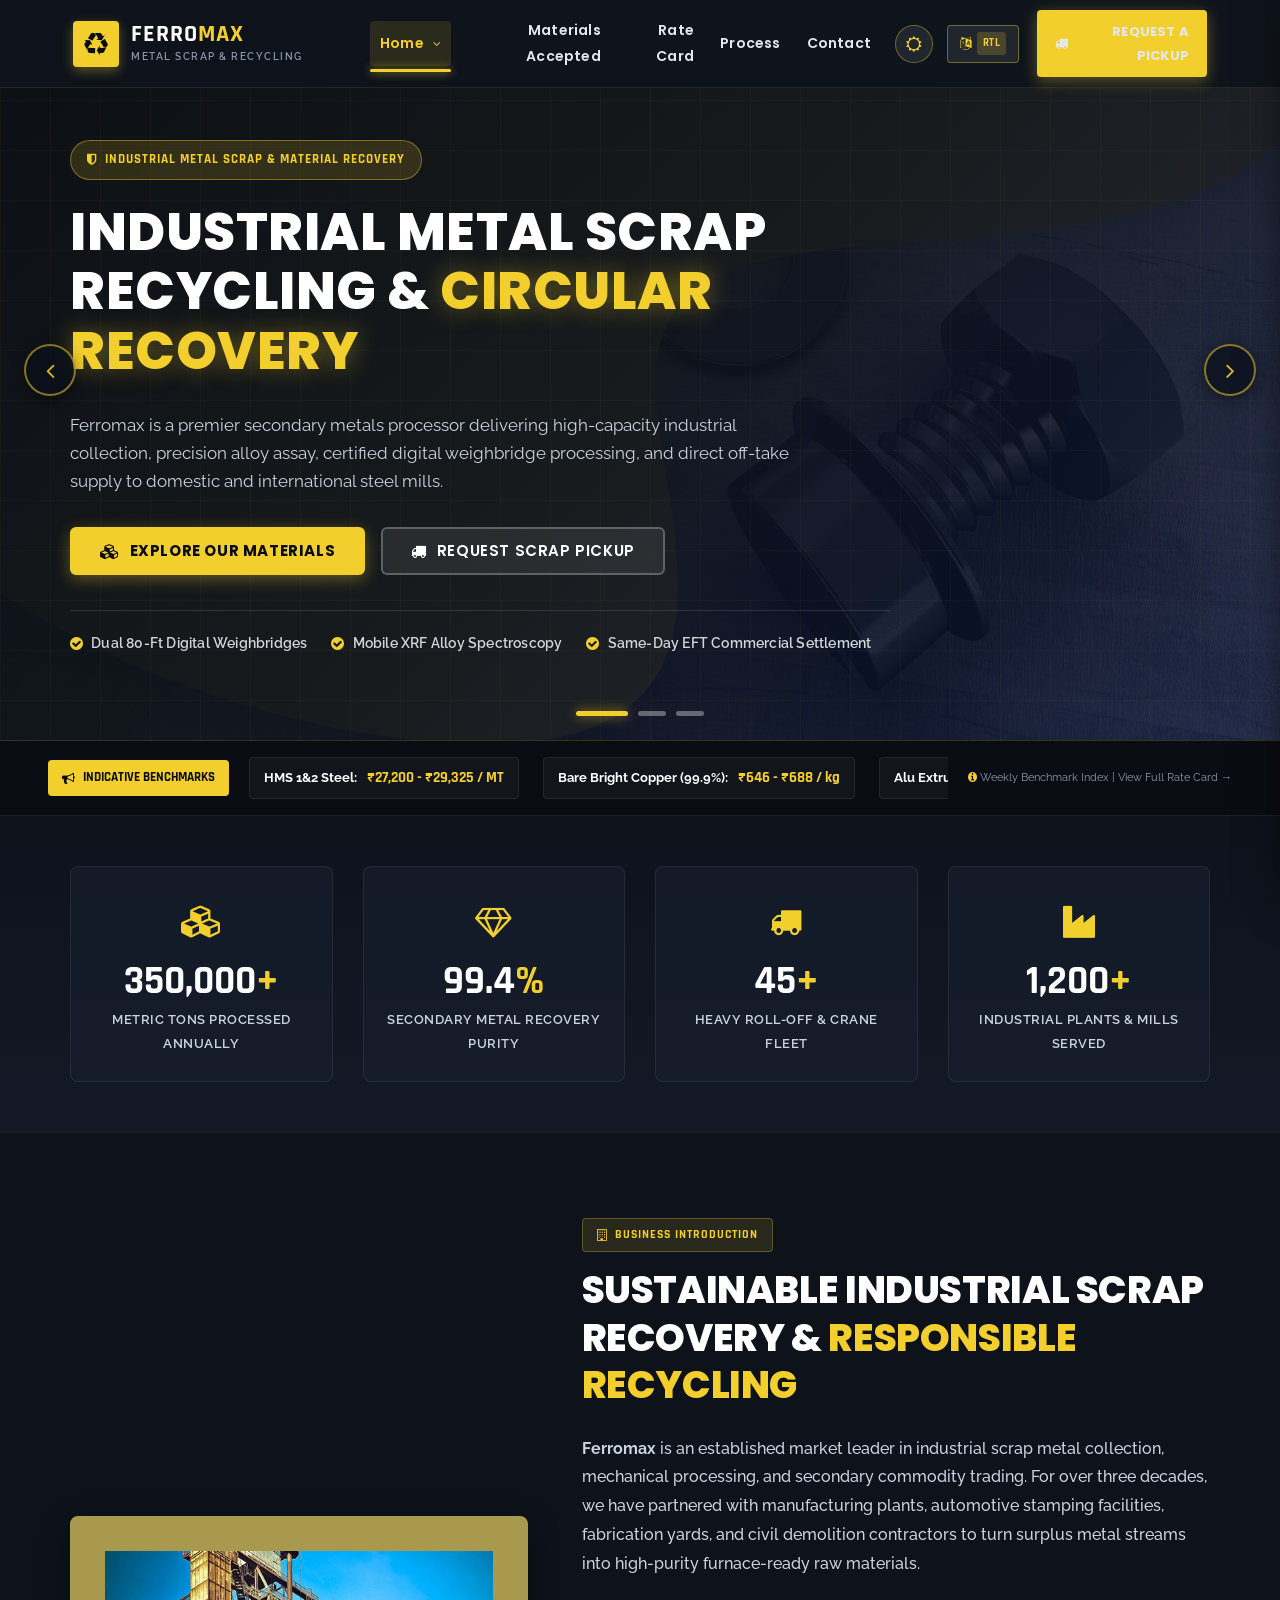
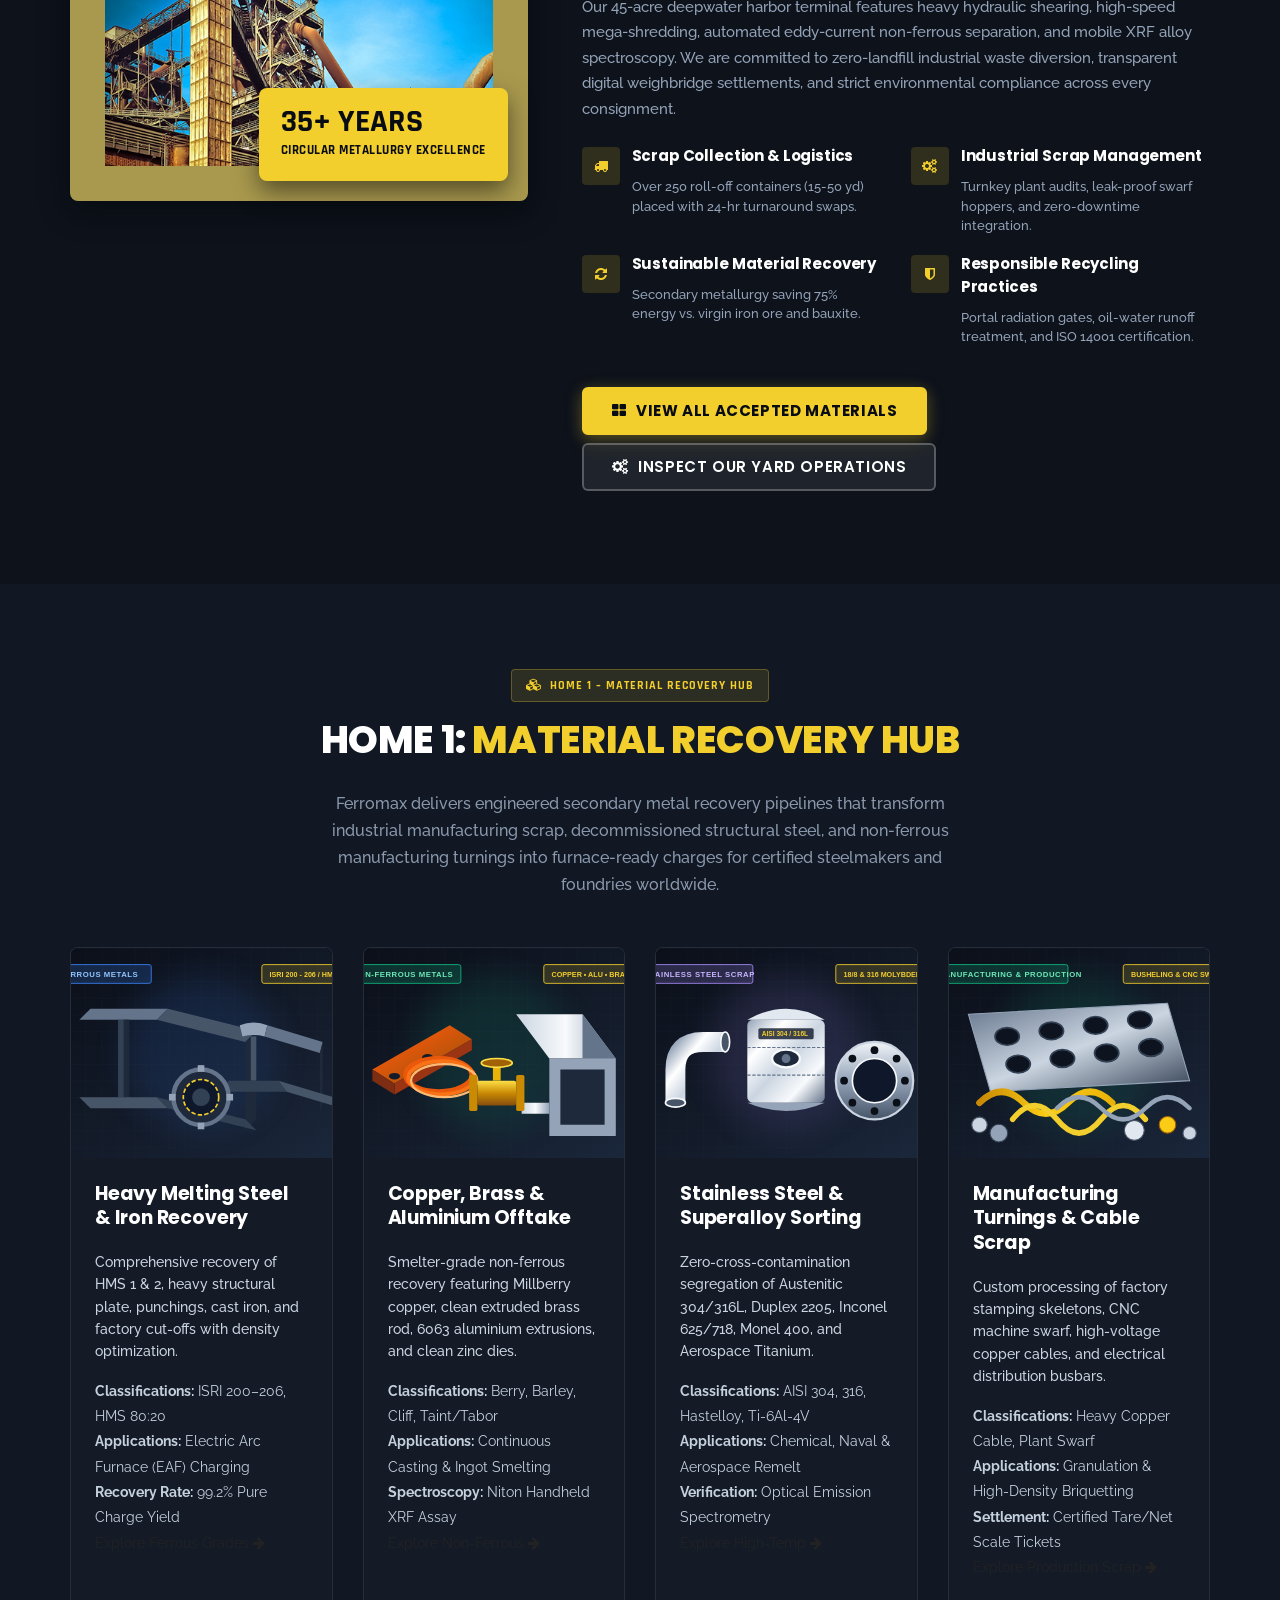
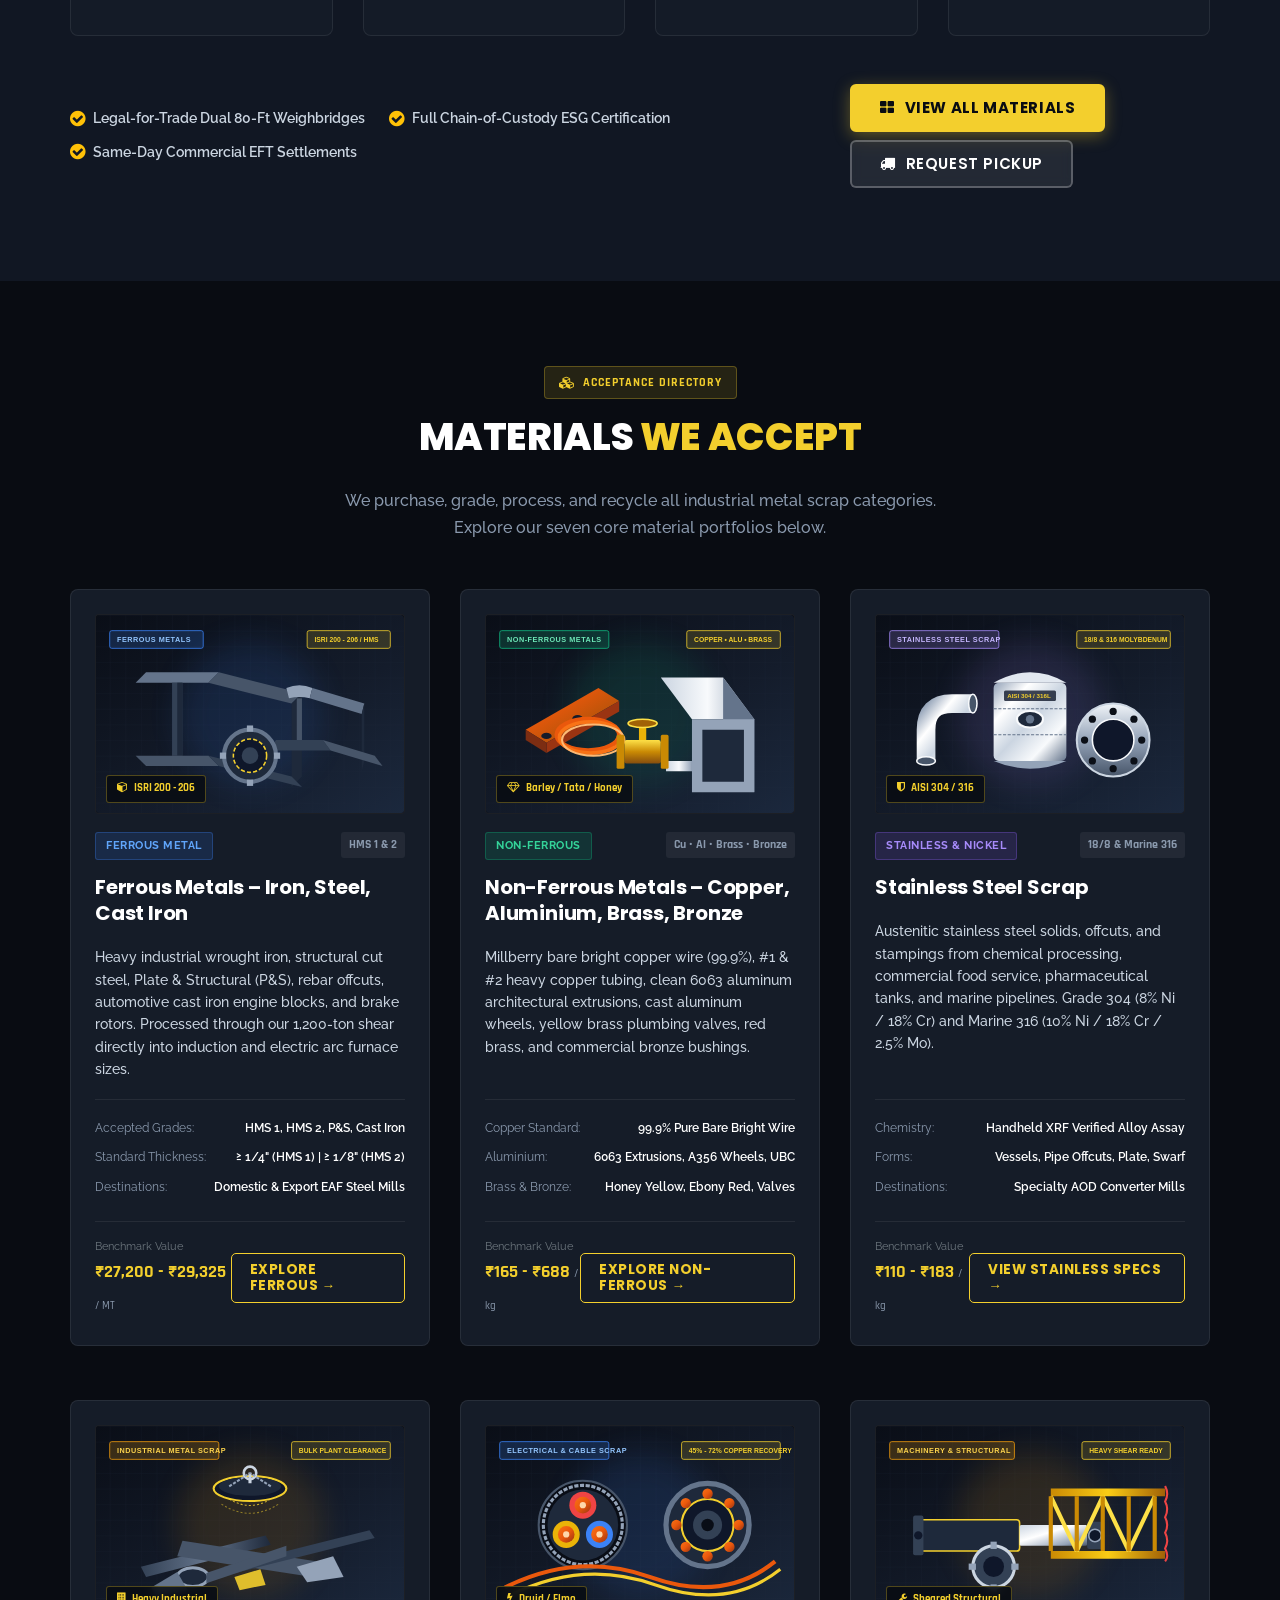
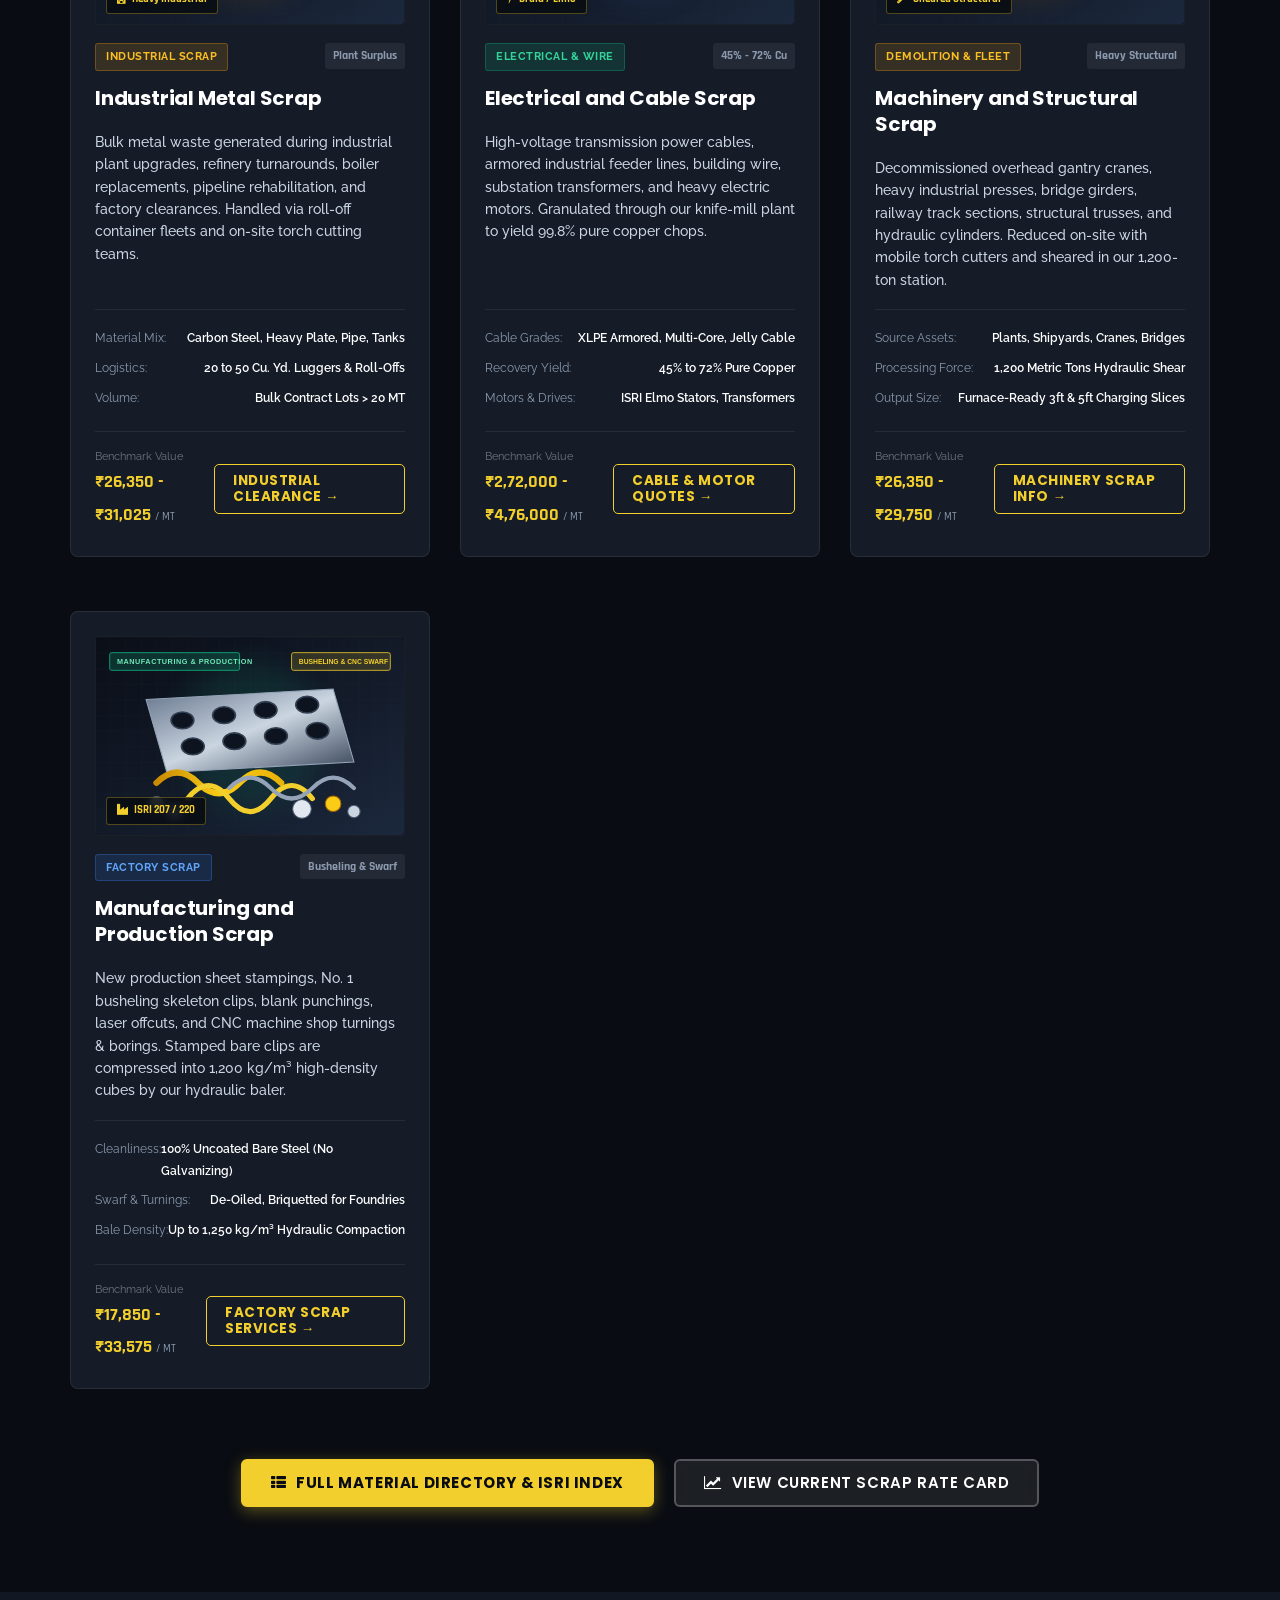
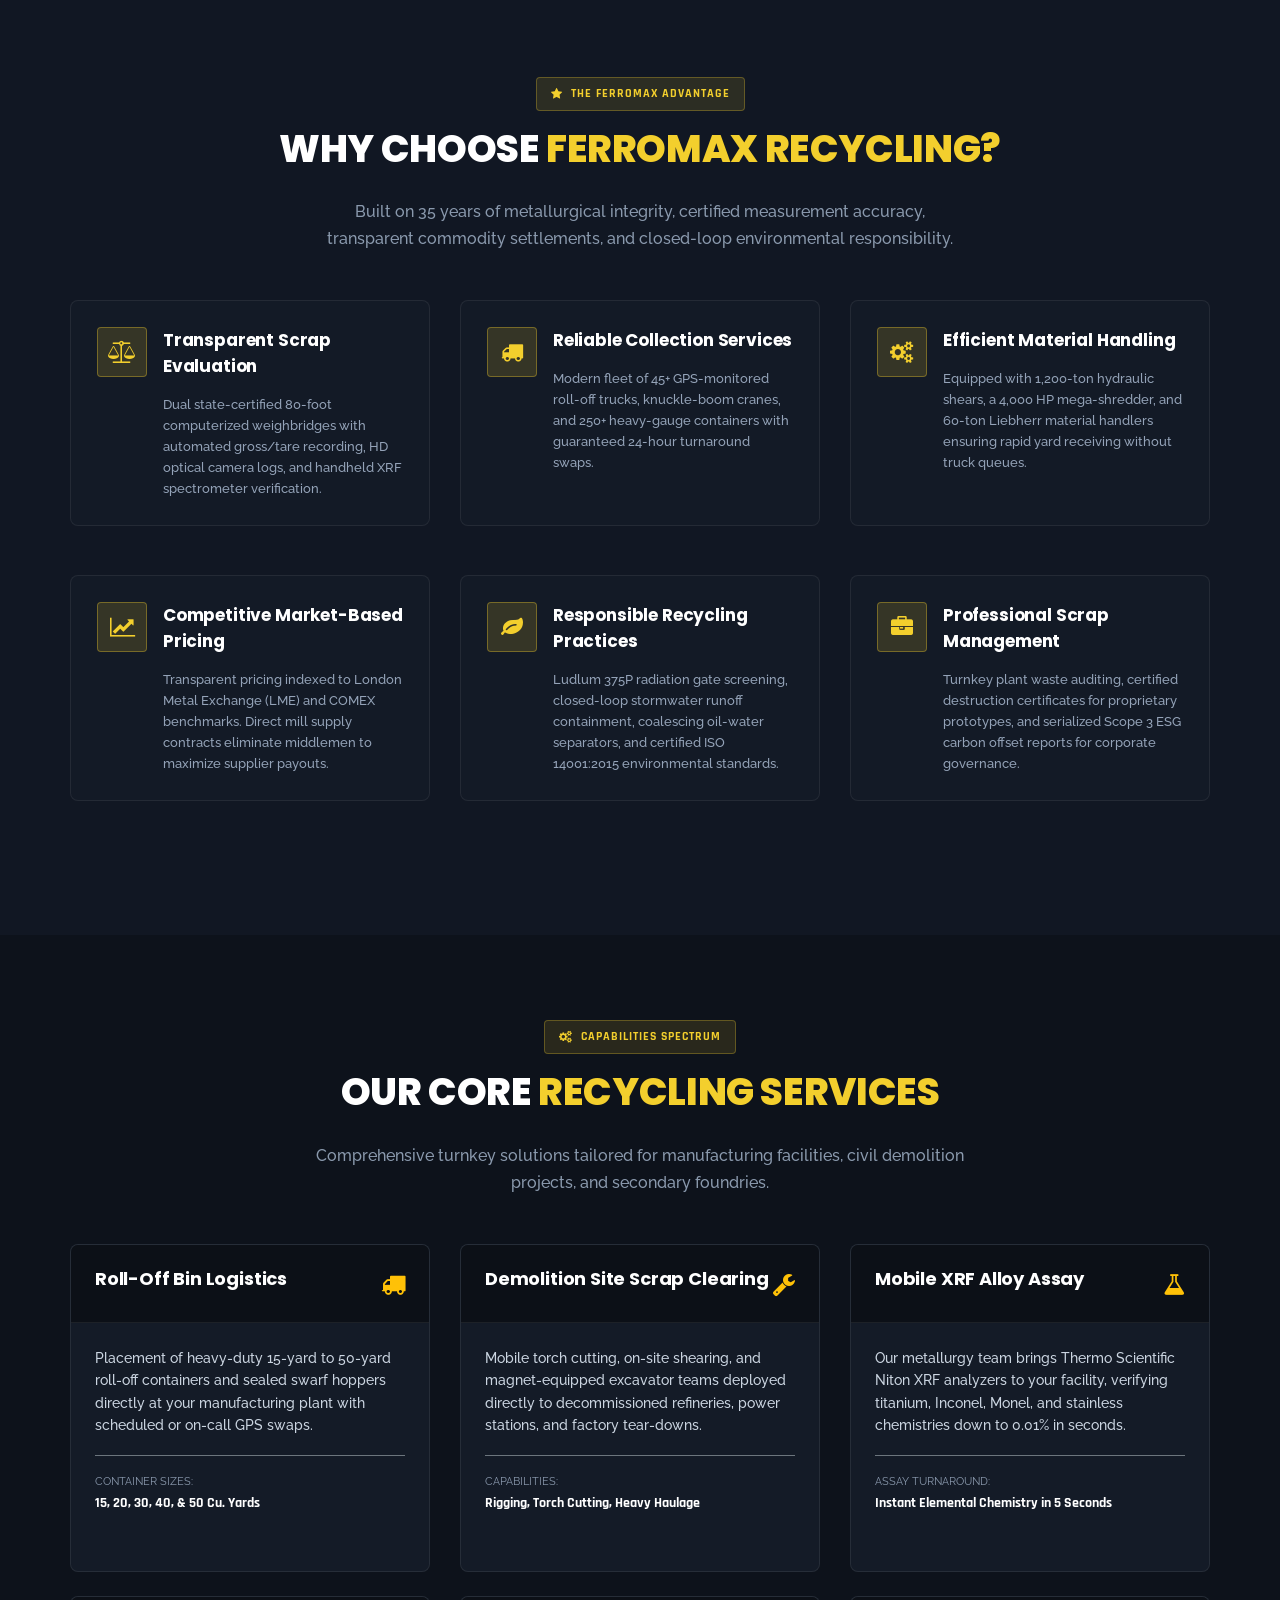
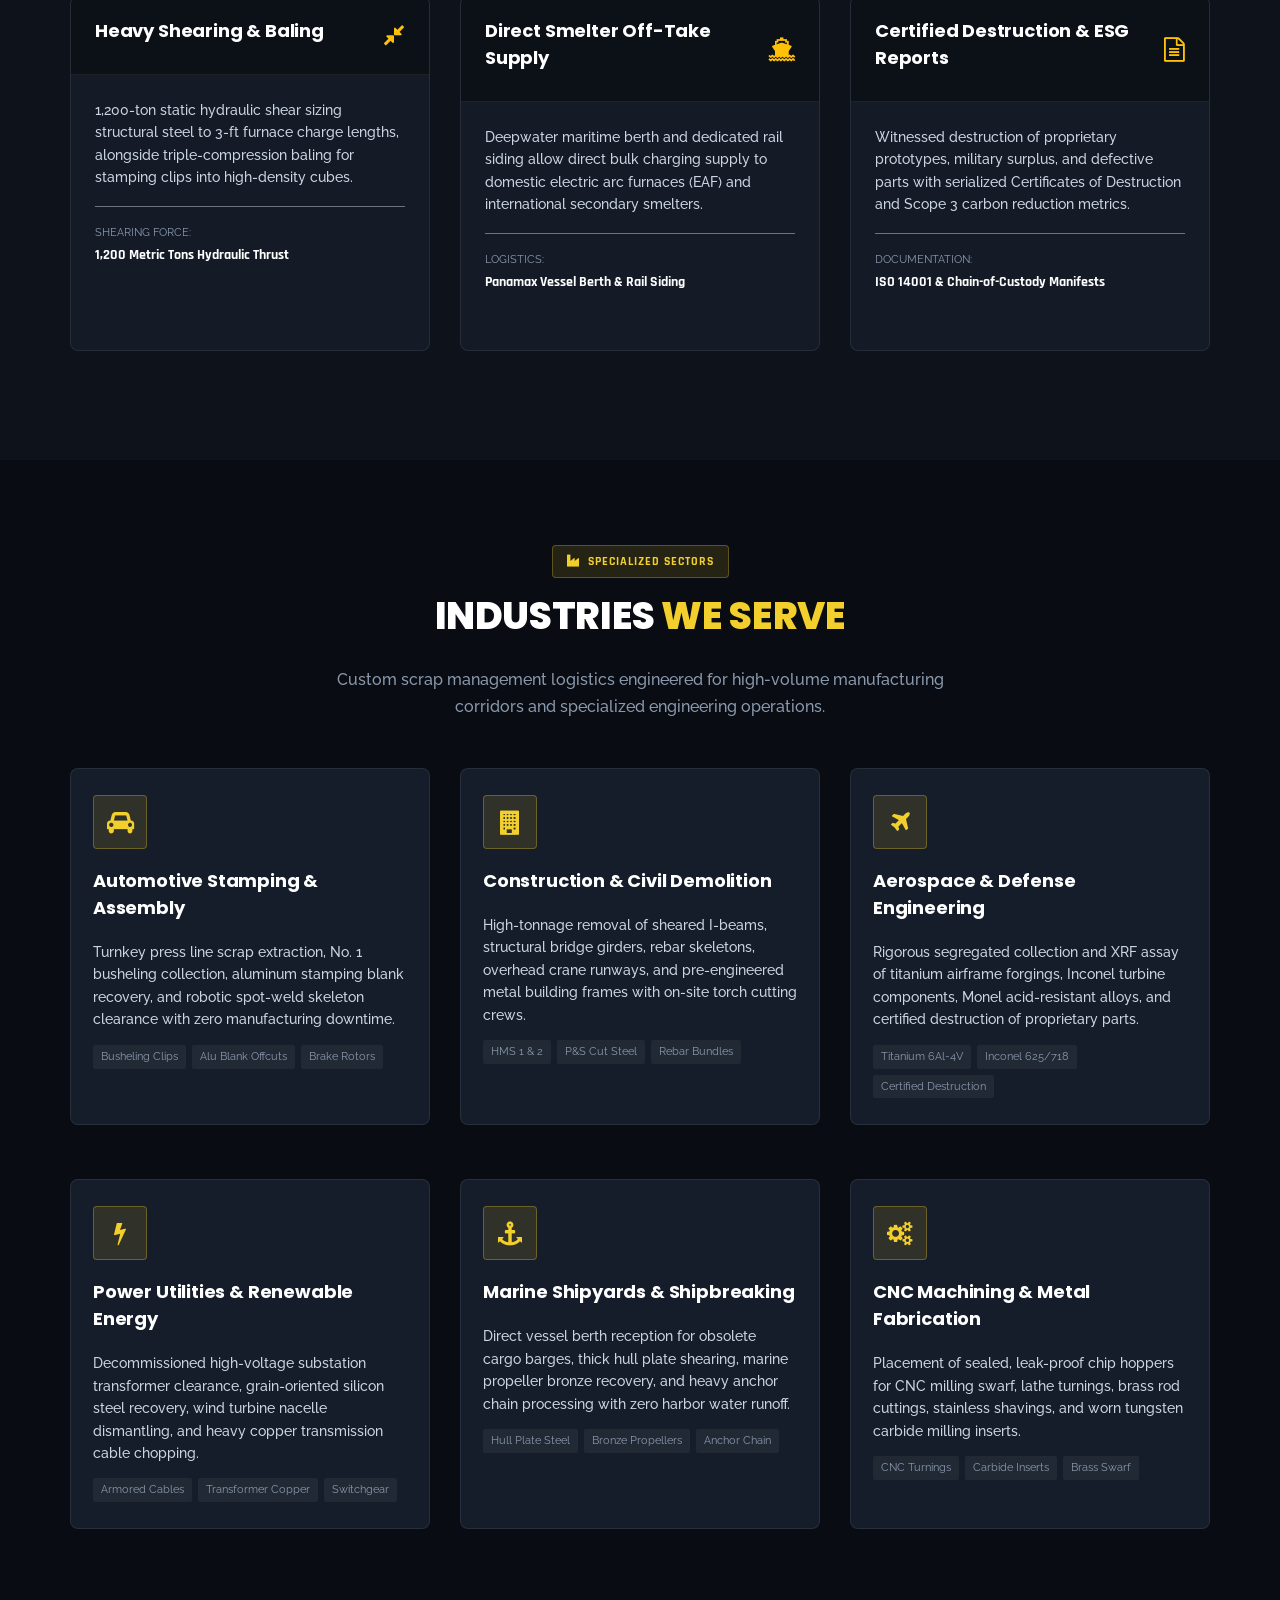
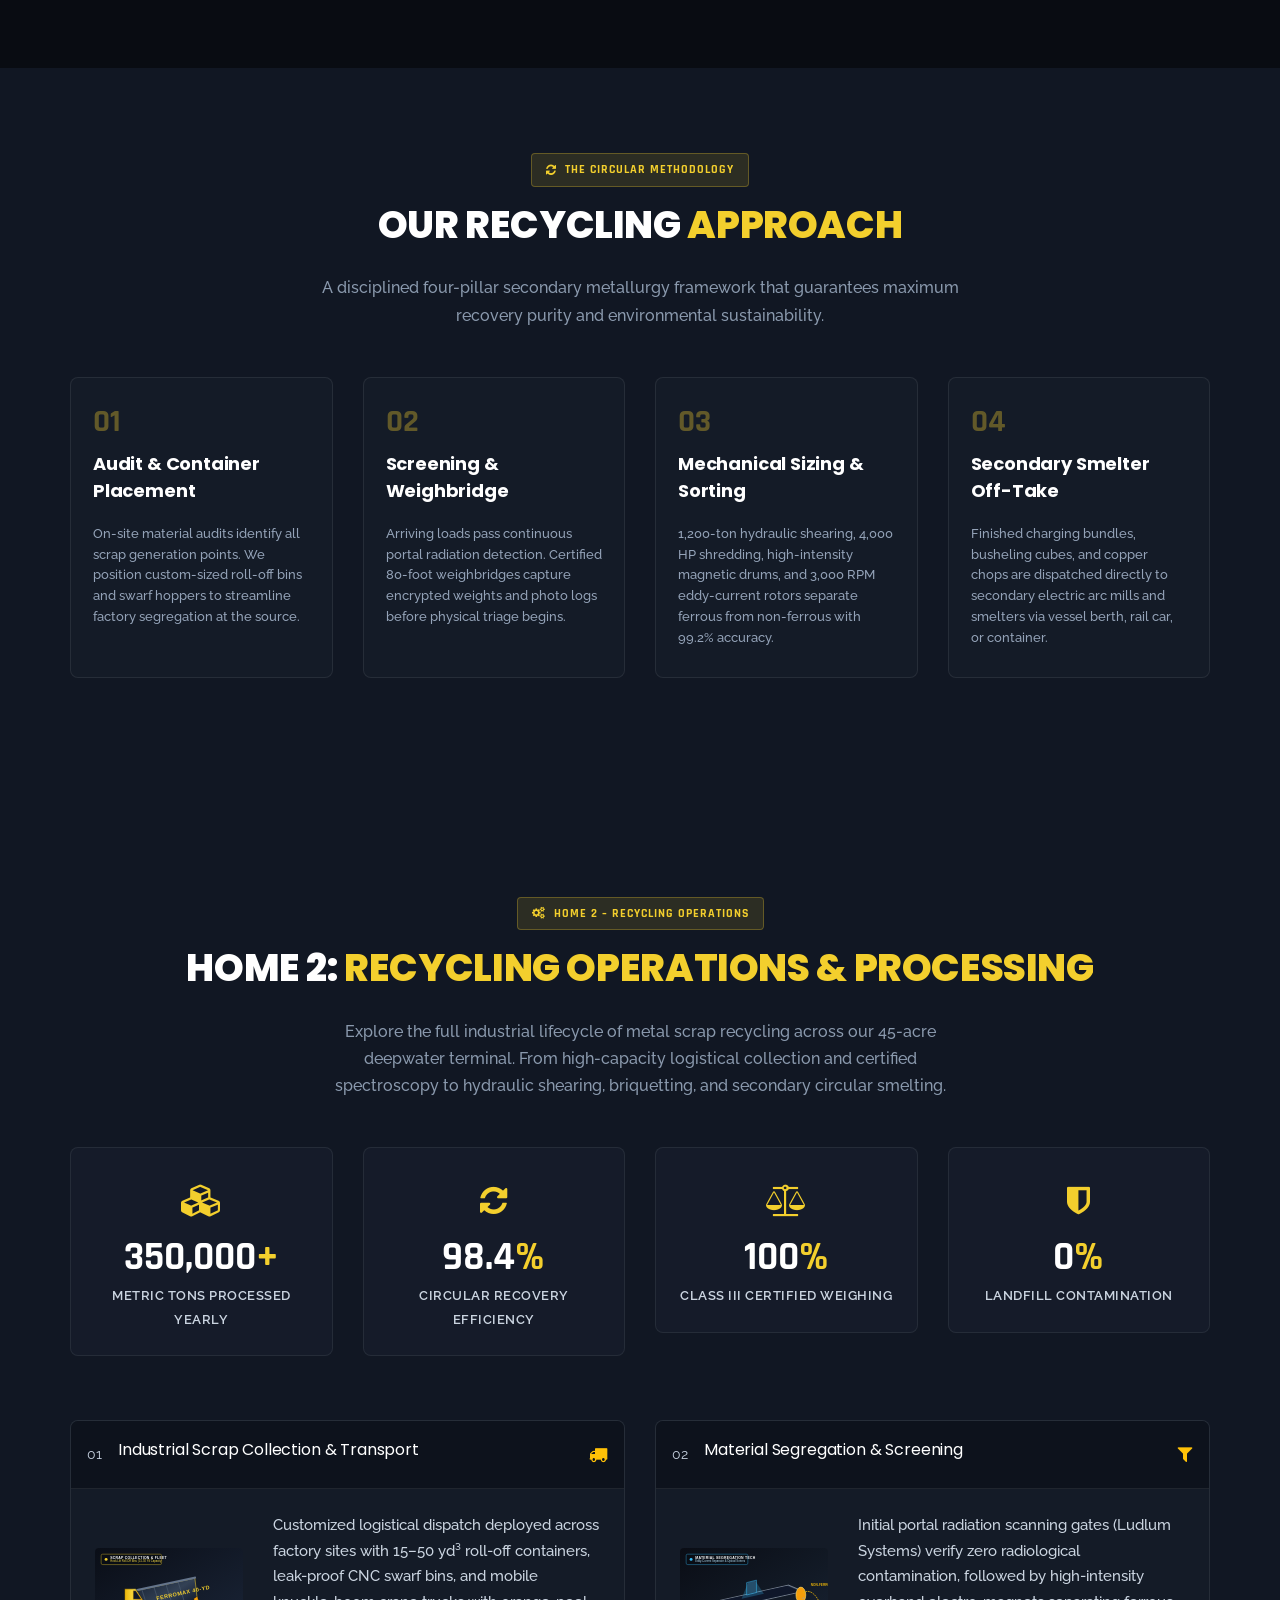
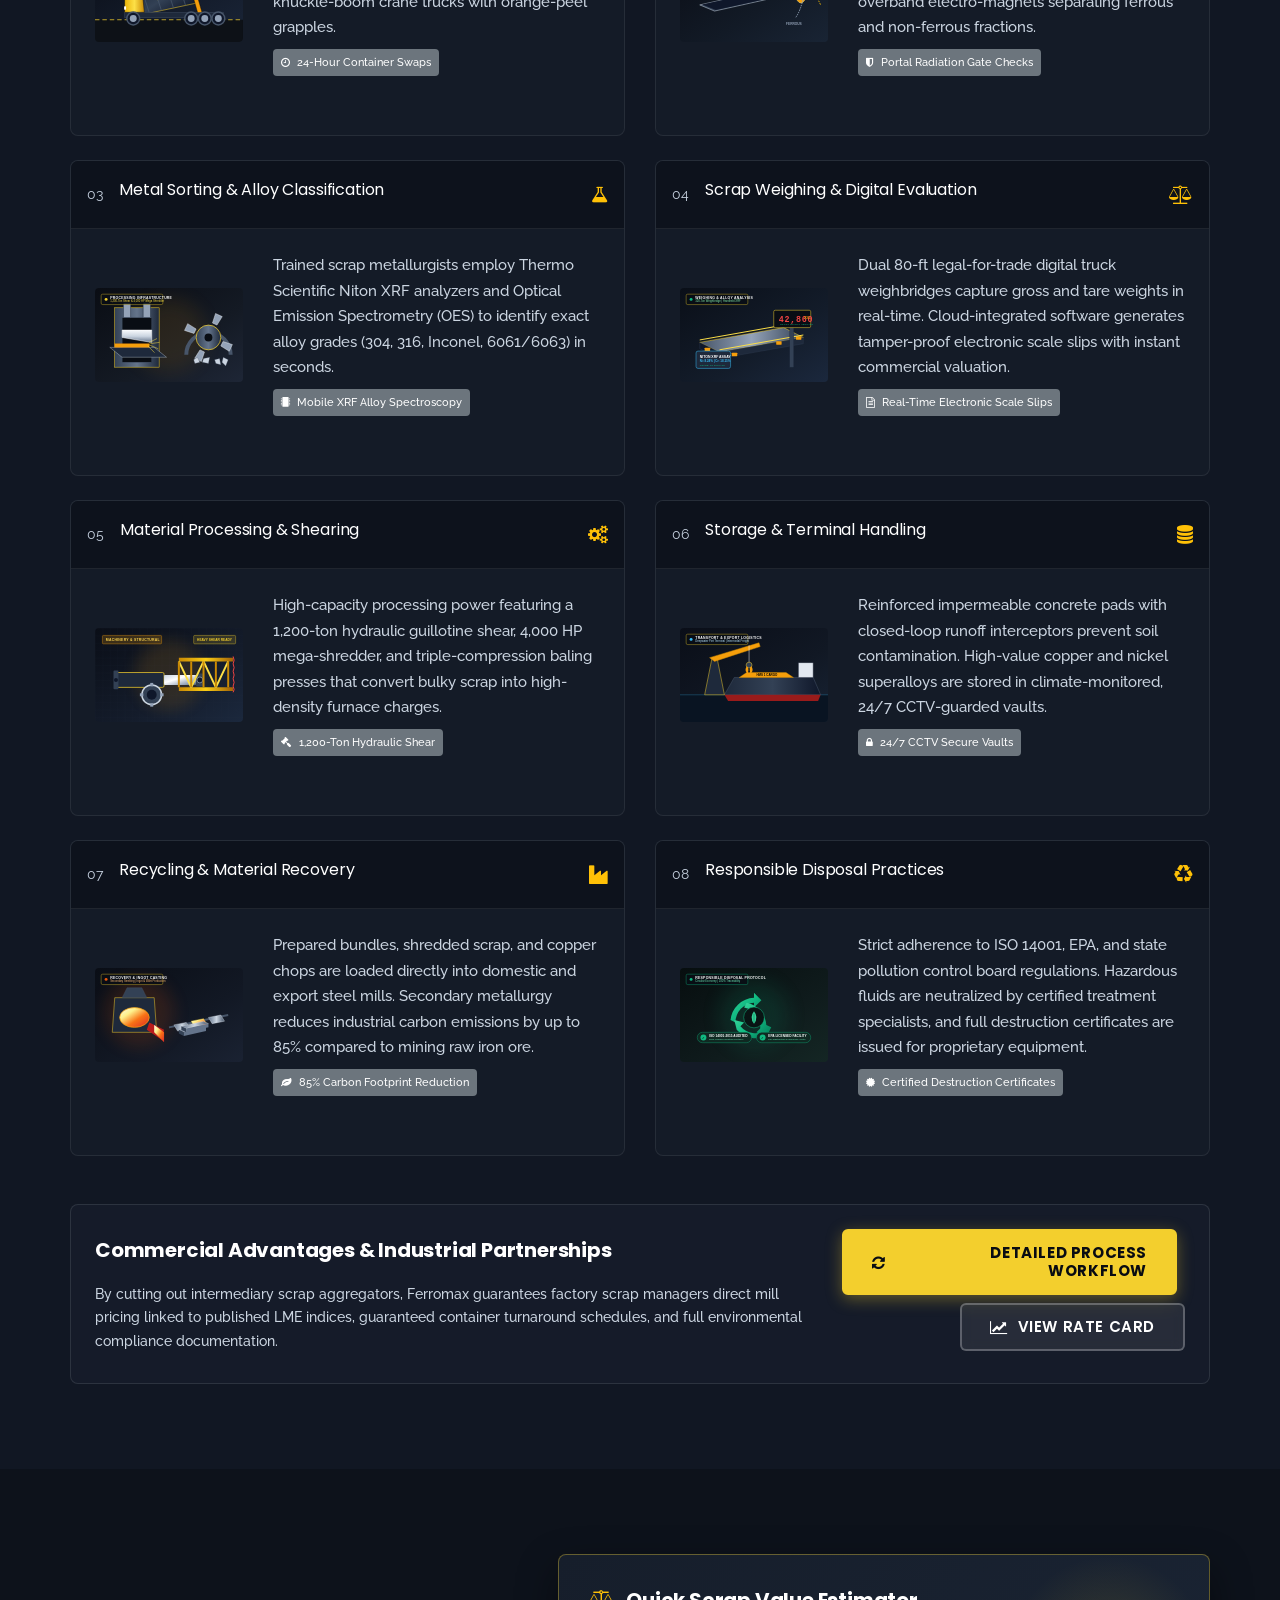
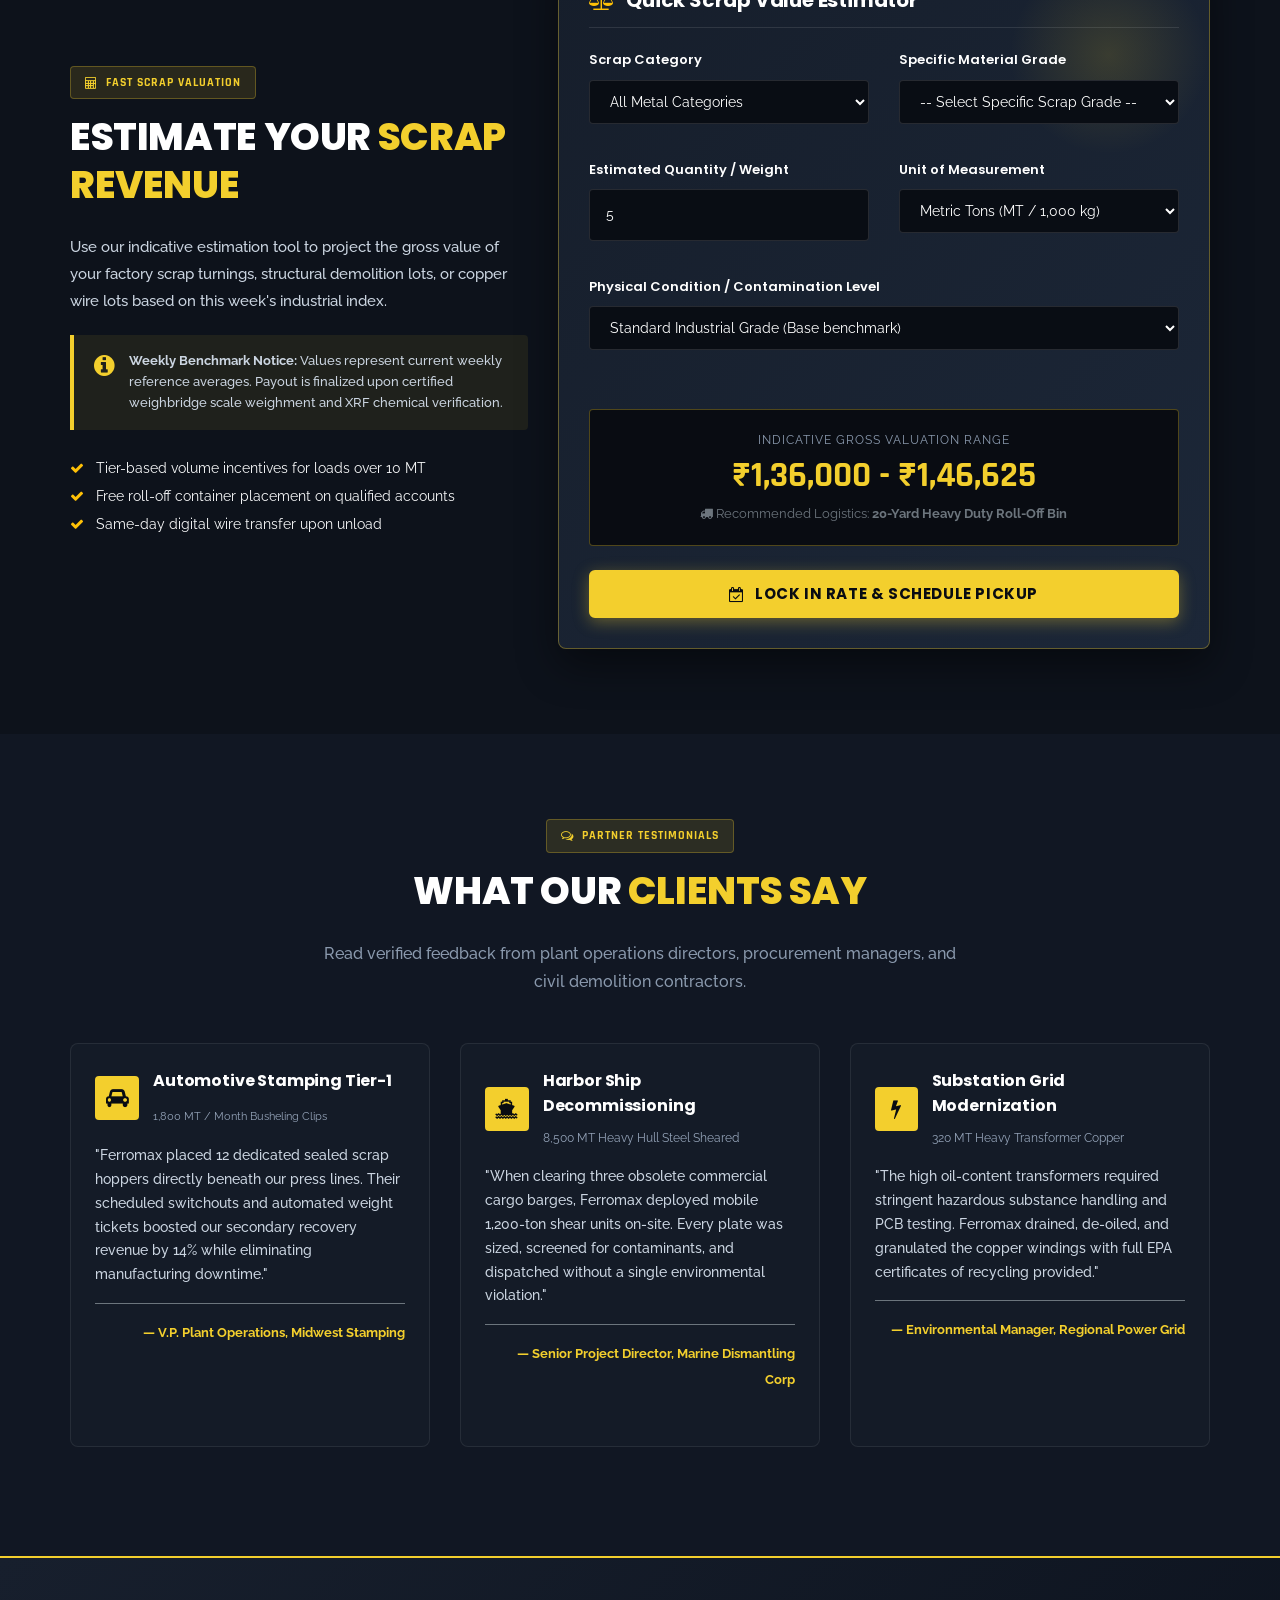
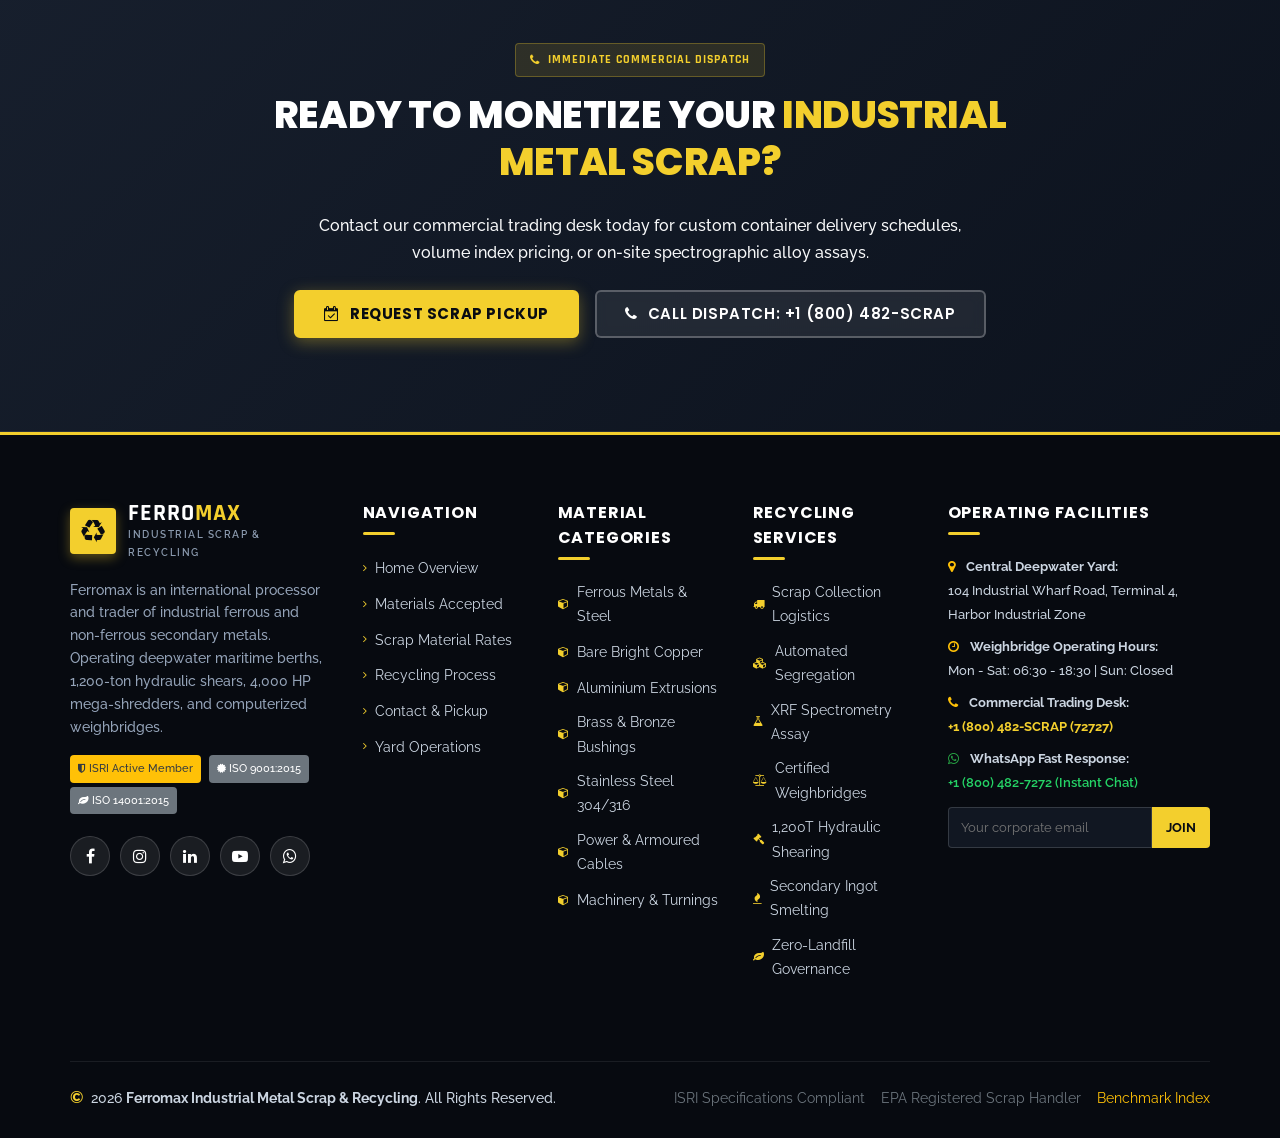
==== index.html @ 0050eec2 "Initial commit" ====
<!DOCTYPE html>
<html lang="en">
   <head>
      <!-- basic -->
      <meta charset="utf-8">
      <meta http-equiv="X-UA-Compatible" content="IE=edge">
      <!-- mobile metas -->
      <meta name="viewport" content="width=device-width, initial-scale=1, maximum-scale=1">
      <!-- site metas -->
      <title>Ferromax | Industrial Metal Scrap &amp; Recycling Solutions</title>
      <meta name="keywords" content="metal scrap, industrial recycling, ferrous metals, non-ferrous metals, stainless steel scrap, electrical scrap, structural steel, scrap collection, metal recycling services">
      <meta name="description" content="Ferromax is a leading industrial metal scrap recycling and recovery company. High-capacity processing of ferrous, non-ferrous, and superalloy metals with certified weighbridge transparency.">
      <meta name="author" content="Ferromax Industrial Scrap &amp; Recycling">
      <!-- bootstrap css -->
      <link rel="stylesheet" href="css/bootstrap.min.css">
      <!-- font-awesome -->
      <link rel="stylesheet" href="css/font-awesome.min.css">
      <!-- style css -->
      <link rel="stylesheet" href="css/style.css">
      <!-- responsive css -->
      <link rel="stylesheet" href="css/responsive.css">
      <!-- custom industrial styles -->
      <link rel="stylesheet" href="css/industrial.css">
      <!-- favicon -->
      <link rel="icon" href="images/fevicon.png" type="image/gif" />
      <!-- Theme & Direction Persistence Script: Immediate Execution in Head -->
      <script>
         (function() {
            var savedTheme = localStorage.getItem('ferromax_theme') || 'dark';
            document.documentElement.setAttribute('data-theme', savedTheme);
            var savedDir = localStorage.getItem('ferromax_dir') || 'ltr';
            document.documentElement.setAttribute('dir', savedDir);
         })();
      </script>
   </head>
   <body class="main-layout">
      

      

      <!-- Sidepanel Navigation (Mobile & Off-Canvas) -->
      <div class="sidepanel-overlay"></div>
      <div id="mySidepanel" class="sidepanel-custom">
         <div class="sidepanel-header">
            <a href="index.html" class="brand-link">
               <div class="brand-icon"><i class="fa fa-recycle"></i></div>
               <div class="brand-text-wrap">
                  <span class="brand-title">FERRO<span>MAX</span></span>
                  <span class="brand-tagline">Industrial Scrap</span>
               </div>
            </a>
            <button class="sidepanel-close" aria-label="Close Navigation"><i class="fa fa-times"></i></button>
         </div>
         <ul class="sidepanel-links">
            <li><a class="active" href="index.html"><i class="fa fa-home"></i> Home – Industrial Overview</a></li>
            <li class="sidepanel-subitem"><a class="" href="home-1.html"><i class="fa fa-cubes"></i> Home 1 – Material Recovery Hub</a></li>
            <li class="sidepanel-subitem"><a class="" href="home-2.html"><i class="fa fa-cogs"></i> Home 2 – Recycling Operations</a></li>
            <li><a class="" href="material-recovery.html"><i class="fa fa-th-large"></i> Materials Accepted</a></li>
            <li><a class="" href="rate-card.html"><i class="fa fa-line-chart"></i> Rate Card</a></li>
            <li><a class="" href="process.html"><i class="fa fa-refresh"></i> Process</a></li>
            <li><a class="" href="contact.html"><i class="fa fa-envelope-o"></i> Contact</a></li>
            <li class="sidepanel-item-toggle">
               <button class="theme-toggle-btn sidepanel-toggle-btn w-100 justify-content-center" aria-label="Toggle Light and Dark Mode" title="Toggle Theme">
                  <i class="fa fa-sun-o theme-icon-sun mr-2"></i>
                  <i class="fa fa-moon-o theme-icon-moon mr-2"></i>
                  <span class="theme-toggle-text">Toggle Light / Dark Mode</span>
               </button>
            </li>
            <li class="sidepanel-item-toggle">
               <button class="dir-toggle-btn sidepanel-dir-toggle w-100 justify-content-center" aria-label="Toggle Text Direction" title="Toggle Text Direction">
                  <i class="fa fa-language mr-2"></i>
                  <span class="dir-toggle-label">Layout Direction: <span class="dir-indicator-badge">RTL</span></span>
               </button>
            </li>
            <li class="sidepanel-item-cta mt-2">
               <a href="contact.html#pickupSection" class="btn-industrial-primary w-100 text-center justify-content-center">
                  <i class="fa fa-truck"></i> Request a Pickup
               </a>
            </li>
         </ul>
         <div class="sidepanel-info">
            <h5>Yard Operations Desk</h5>
            <p><i class="fa fa-map-marker"></i> 104 Industrial Wharf Road, Terminal 4</p>
            <p><i class="fa fa-phone"></i> +1 (800) 482-7272</p>
            <p><i class="fa fa-clock-o"></i> Scales Open: Mon-Sat 06:30 - 18:30</p>
            <p><i class="fa fa-balance-scale"></i> Dual 80-Ft Digital Weighbridges</p>
         </div>
      </div>

      <!-- Main Header -->
      <header class="header">
         <div class="container-fluid px-lg-5">
            <div class="row d_flex align-items-center">
               <div class="col-lg-3 col-md-4 col-7 logo_section">
                  <a href="index.html" class="brand-link">
                     <div class="brand-icon"><i class="fa fa-recycle"></i></div>
                     <div class="brand-text-wrap">
                        <span class="brand-title">FERRO<span>MAX</span></span>
                        <span class="brand-tagline">Metal Scrap &amp; Recycling</span>
                     </div>
                  </a>
               </div>
               <div class="col-lg-9 col-md-8 col-5 text-right d-flex align-items-center justify-content-end">
                  <!-- Main Navigation Bar - Exact Order (1 to 8) -->
                  <ul class="navbar-nav-custom d-none d-lg-inline-flex align-items-center">
                     <li class="nav-item-dropdown">
                        <a href="index.html" class="nav-dropdown-toggle active">
                           Home <i class="fa fa-angle-down"></i>
                        </a>
                        <ul class="nav-dropdown-menu">
                           <li><a href="index.html" class="active"><i class="fa fa-home"></i> Home – Industrial Overview</a></li>
                           <li><a href="home-1.html"><i class="fa fa-cubes"></i> Home 1 – Material Recovery Hub</a></li>
                           <li><a href="home-2.html"><i class="fa fa-cogs"></i> Home 2 – Recycling Operations</a></li>
                        </ul>
                     </li>
                     <li><a class="" href="material-recovery.html">Materials Accepted</a></li>
                     <li><a class="" href="rate-card.html">Rate Card</a></li>
                     <li><a class="" href="process.html">Process</a></li>
                     <li><a class="" href="contact.html">Contact</a></li>
                     <li>
                        <button class="theme-toggle-btn ml-2" aria-label="Toggle Light and Dark Mode" title="Toggle Theme">
                           <i class="fa fa-sun-o theme-icon-sun"></i>
                           <i class="fa fa-moon-o theme-icon-moon"></i>
                        </button>
                     </li>
                     <li>
                        <button class="dir-toggle-btn ml-2" aria-label="Toggle Text Direction (LTR / RTL)" title="Toggle Text Direction">
                           <i class="fa fa-language"></i>
                           <span class="dir-indicator-badge">RTL</span>
                        </button>
                     </li>
                     <li>
                        <a href="contact.html#pickupSection" class="nav-cta-btn">
                           <i class="fa fa-truck"></i> Request a Pickup
                        </a>
                     </li>
                  </ul>
                  <!-- Mobile Hamburger Toggle (Exclusively on mobile/tablet screens) -->
                  <button class="openbtn-custom d-inline-flex d-lg-none" aria-label="Open Navigation">
                     <i class="fa fa-bars fa-lg"></i>
                  </button>
               </div>
            </div>
         </div>
      </header>

      <!-- 1. Hero Section -->
      <section class="banner_main">
         <div id="myCarousel" class="carousel slide banner" data-ride="carousel" data-interval="7500">
            <ol class="carousel-indicators">
               <li data-target="#myCarousel" data-slide-to="0" class="active"></li>
               <li data-target="#myCarousel" data-slide-to="1"></li>
               <li data-target="#myCarousel" data-slide-to="2"></li>
            </ol>
            <div class="carousel-inner">
               <!-- Slide 1 -->
               <div class="carousel-item active">
                  <div class="hero-slide-bg" style="background-image: url('images/banner1.jpg');"></div>
                  <div class="hero-overlay-gradient"></div>
                  <div class="hero-industrial-grid"></div>
                  <div class="container">
                     <div class="carousel-caption banner_po">
                        <div class="row">
                           <div class="col-xl-9 col-lg-10">
                              <span class="hero-badge-pill">
                                 <i class="fa fa-shield"></i> Industrial Metal Scrap &amp; Material Recovery
                              </span>
                              <h1 class="hero-title-main">
                                 INDUSTRIAL METAL SCRAP RECYCLING &amp; <span class="highlight-gold">CIRCULAR RECOVERY</span>
                              </h1>
                              <p class="hero-description">
                                 Ferromax is a premier secondary metals processor delivering high-capacity industrial collection, precision alloy assay, certified digital weighbridge processing, and direct off-take supply to domestic and international steel mills.
                              </p>
                              <div class="hero-actions">
                                 <a href="material-recovery.html" class="btn-industrial-primary">
                                    <i class="fa fa-cubes"></i> Explore Our Materials
                                 </a>
                                 <a href="contact.html#pickupSection" class="btn-industrial-secondary">
                                    <i class="fa fa-truck"></i> Request Scrap Pickup
                                 </a>
                              </div>
                              <div class="hero-features-strip">
                                 <div class="hero-feature-item"><i class="fa fa-check-circle"></i> Dual 80-Ft Digital Weighbridges</div>
                                 <div class="hero-feature-item"><i class="fa fa-check-circle"></i> Mobile XRF Alloy Spectroscopy</div>
                                 <div class="hero-feature-item"><i class="fa fa-check-circle"></i> Same-Day EFT Commercial Settlement</div>
                              </div>
                           </div>
                        </div>
                     </div>
                  </div>
               </div>

               <!-- Slide 2 -->
               <div class="carousel-item">
                  <div class="hero-slide-bg" style="background-image: url('images/banner1.jpg');"></div>
                  <div class="hero-overlay-gradient"></div>
                  <div class="hero-industrial-grid"></div>
                  <div class="container">
                     <div class="carousel-caption banner_po">
                        <div class="row">
                           <div class="col-xl-9 col-lg-10">
                              <span class="hero-badge-pill">
                                 <i class="fa fa-cogs"></i> Heavy Shear, Mega-Shredder &amp; Baler Operations
                              </span>
                              <h1 class="hero-title-main">
                                 HIGH-CAPACITY PROCESSING &amp; <span class="highlight-gold">YARD CAPABILITIES</span>
                              </h1>
                              <p class="hero-description">
                                 Equipped with a 1,200-ton hydraulic guillotine shear, 4,000 HP industrial mega-shredder, and automated eddy current separation systems capable of processing over 350,000 metric tons per year.
                              </p>
                              <div class="hero-actions">
                                 <a href="material-recovery.html" class="btn-industrial-primary">
                                    <i class="fa fa-cubes"></i> Explore Our Materials
                                 </a>
                                 <a href="contact.html#pickupSection" class="btn-industrial-secondary">
                                    <i class="fa fa-calendar-check-o"></i> Request Scrap Pickup
                                 </a>
                              </div>
                              <div class="hero-features-strip">
                                 <div class="hero-feature-item"><i class="fa fa-check-circle"></i> 45-Acre Deepwater Harbor Terminal</div>
                                 <div class="hero-feature-item"><i class="fa fa-check-circle"></i> Portal Radiation Gate Screening</div>
                                 <div class="hero-feature-item"><i class="fa fa-check-circle"></i> 45+ Transport Fleet &amp; Roll-Off Bins</div>
                              </div>
                           </div>
                        </div>
                     </div>
                  </div>
               </div>

               <!-- Slide 3 -->
               <div class="carousel-item">
                  <div class="hero-slide-bg" style="background-image: url('images/banner1.jpg');"></div>
                  <div class="hero-overlay-gradient"></div>
                  <div class="hero-industrial-grid"></div>
                  <div class="container">
                     <div class="carousel-caption banner_po">
                        <div class="row">
                           <div class="col-xl-9 col-lg-10">
                              <span class="hero-badge-pill">
                                 <i class="fa fa-leaf"></i> Zero-Landfill Waste Diversion &amp; ESG Leadership
                              </span>
                              <h1 class="hero-title-main">
                                 SUSTAINABLE PARTNERSHIPS &amp; <span class="highlight-gold">COMMODITY TRADING</span>
                              </h1>
                              <p class="hero-description">
                                 Turn factory turnings, stamping skeletons, and decommissioned plant infrastructure into lucrative secondary revenue streams with full environmental chain-of-custody documentation.
                              </p>
                              <div class="hero-actions">
                                 <a href="material-recovery.html" class="btn-industrial-primary">
                                    <i class="fa fa-cubes"></i> Explore Our Materials
                                 </a>
                                 <a href="contact.html#pickupSection" class="btn-industrial-secondary">
                                    <i class="fa fa-phone"></i> Request Scrap Pickup
                                 </a>
                              </div>
                              <div class="hero-features-strip">
                                 <div class="hero-feature-item"><i class="fa fa-check-circle"></i> Direct Mill &amp; Foundry Off-Take</div>
                                 <div class="hero-feature-item"><i class="fa fa-check-circle"></i> Environmental Consignment Records</div>
                                 <div class="hero-feature-item"><i class="fa fa-check-circle"></i> Transparent LME-Linked Pricing</div>
                              </div>
                           </div>
                        </div>
                     </div>
                  </div>
               </div>
            </div>

            <!-- Controls -->
            <a class="carousel-control-prev" href="#myCarousel" role="button" data-slide="prev" aria-label="Previous Slide">
               <i class="fa fa-angle-left" aria-hidden="true"></i>
            </a>
            <a class="carousel-control-next" href="#myCarousel" role="button" data-slide="next" aria-label="Next Slide">
               <i class="fa fa-angle-right" aria-hidden="true"></i>
            </a>
         </div>
      </section>

      <!-- Indicative Scrap Rate Benchmark Bar -->
      <section class="rate-ticker-section">
         <div class="container-fluid px-lg-5">
            <div class="ticker-inner">
               <div class="ticker-label-badge">
                  <i class="fa fa-bullhorn"></i> Indicative Benchmarks
               </div>
               <div class="ticker-items-scroller">
                  <div class="ticker-rate-card">
                     <span class="ticker-material-name">HMS 1&amp;2 Steel:</span>
                     <span class="ticker-material-price">₹27,200 - ₹29,325 / MT</span>
                  </div>
                  <div class="ticker-rate-card">
                     <span class="ticker-material-name">Bare Bright Copper (99.9%):</span>
                     <span class="ticker-material-price">₹646 - ₹688 / kg</span>
                  </div>
                  <div class="ticker-rate-card">
                     <span class="ticker-material-name">Alu Extrusions 6063:</span>
                     <span class="ticker-material-price">₹165 - ₹187 / kg</span>
                  </div>
                  <div class="ticker-rate-card">
                     <span class="ticker-material-name">Stainless Steel 304:</span>
                     <span class="ticker-material-price">₹110 - ₹126 / kg</span>
                  </div>
                  <div class="ticker-rate-card">
                     <span class="ticker-material-name">Yellow Brass Clean:</span>
                     <span class="ticker-material-price">₹374 - ₹408 / kg</span>
                  </div>
                  <div class="ticker-rate-card">
                     <span class="ticker-material-name">Shredded Steel (ISRI 211):</span>
                     <span class="ticker-material-price">₹28,900 - ₹31,025 / MT</span>
                  </div>
                  <div class="ticker-rate-card">
                     <span class="ticker-material-name">Inconel 625/718:</span>
                     <span class="ticker-material-price">₹1,190 - ₹1,402 / kg</span>
                  </div>
               </div>
               <a href="rate-card.html" class="ticker-disclaimer-btn">
                  <i class="fa fa-info-circle"></i> Weekly Benchmark Index | View Full Rate Card &rarr;
               </a>
            </div>
         </div>
      </section>

      <!-- Business Statistics & Highlights -->
      <section class="stats-banner-section">
         <div class="container">
            <div class="row">
               <div class="col-lg-3 col-sm-6 mb-lg-0 mb-4">
                  <div class="stat-box-card">
                     <div class="stat-icon"><i class="fa fa-cubes"></i></div>
                     <div class="stat-number">350,000<span>+</span></div>
                     <div class="stat-label">Metric Tons Processed Annually</div>
                  </div>
               </div>
               <div class="col-lg-3 col-sm-6 mb-lg-0 mb-4">
                  <div class="stat-box-card">
                     <div class="stat-icon"><i class="fa fa-diamond"></i></div>
                     <div class="stat-number">99.4<span>%</span></div>
                     <div class="stat-label">Secondary Metal Recovery Purity</div>
                  </div>
               </div>
               <div class="col-lg-3 col-sm-6 mb-sm-0 mb-4">
                  <div class="stat-box-card">
                     <div class="stat-icon"><i class="fa fa-truck"></i></div>
                     <div class="stat-number">45<span>+</span></div>
                     <div class="stat-label">Heavy Roll-Off &amp; Crane Fleet</div>
                  </div>
               </div>
               <div class="col-lg-3 col-sm-6">
                  <div class="stat-box-card">
                     <div class="stat-icon"><i class="fa fa-industry"></i></div>
                     <div class="stat-number">1,200<span>+</span></div>
                     <div class="stat-label">Industrial Plants &amp; Mills Served</div>
                  </div>
               </div>
            </div>
         </div>
      </section>

      <!-- 2. Business Introduction Section -->
      <section class="section-py section-dark" id="about-section">
         <div class="container">
            <div class="row d_flex align-items-center">
               <div class="col-lg-5 col-md-12 mb-lg-0 mb-5">
                  <div class="about_img text-center position-relative">
                     <figure>
                        <img src="images/about.jpg" alt="Ferromax Industrial Scrap Metal Processing Yard" class="img-fluid img-fluid-industrial" style="border-radius: 8px; object-fit: cover; aspect-ratio: 16/10; width: 100%; box-shadow: 0 10px 30px rgba(0,0,0,0.4);"/>
                     </figure>
                     <div class="stat-badge-floating d-none d-sm-block" style="position: absolute; bottom: 20px; right: 20px; background: #f3cf2d; color: #090c12; padding: 18px 22px; border-radius: 8px; font-weight: 800; font-family: 'Rajdhani', sans-serif; box-shadow: 0 10px 25px rgba(0,0,0,0.5); text-align: left;">
                        <span style="font-size: 32px; display: block; line-height: 1;">35+ YEARS</span>
                        <span style="font-size: 13px; text-transform: uppercase; letter-spacing: 0.5px;">CIRCULAR METALLURGY EXCELLENCE</span>
                     </div>
                  </div>
               </div>

               <div class="col-lg-7 col-md-12">
                  <div class="pl-lg-4 text-left">
                     <span class="section-badge-tag"><i class="fa fa-building-o"></i> Business Introduction</span>
                     <h2 class="section-main-heading">
                        SUSTAINABLE INDUSTRIAL SCRAP RECOVERY &amp; <span>RESPONSIBLE RECYCLING</span>
                     </h2>
                     <p style="font-size: 16px; color: #cbd5e1; line-height: 1.8; margin-bottom: 16px;">
                        <strong>Ferromax</strong> is an established market leader in industrial scrap metal collection, mechanical processing, and secondary commodity trading. For over three decades, we have partnered with manufacturing plants, automotive stamping facilities, fabrication yards, and civil demolition contractors to turn surplus metal streams into high-purity furnace-ready raw materials.
                     </p>
                     <p style="font-size: 15px; color: #94a3b8; line-height: 1.7; margin-bottom: 22px;">
                        Our 45-acre deepwater harbor terminal features heavy hydraulic shearing, high-speed mega-shredding, automated eddy-current non-ferrous separation, and mobile XRF alloy spectroscopy. We are committed to zero-landfill industrial waste diversion, transparent digital weighbridge settlements, and strict environmental compliance across every consignment.
                     </p>

                     <!-- 4 Business Introduction Feature Blocks -->
                     <div class="row mb-4">
                        <div class="col-sm-6 mb-3">
                           <div class="d-flex align-items-start">
                              <div style="width: 38px; height: 38px; background: rgba(243, 207, 45, 0.15); color: #f3cf2d; display: flex; align-items: center; justify-content: center; border-radius: 4px; margin-right: 12px; flex-shrink: 0; margin-top: 3px;">
                                 <i class="fa fa-truck"></i>
                              </div>
                              <div>
                                 <h5 style="color: #fff; font-size: 15px; margin: 0; font-weight: 700;">Scrap Collection &amp; Logistics</h5>
                                 <p style="color: #94a3b8; font-size: 13px; line-height: 1.5; margin: 0;">Over 250 roll-off containers (15-50 yd) placed with 24-hr turnaround swaps.</p>
                              </div>
                           </div>
                        </div>
                        <div class="col-sm-6 mb-3">
                           <div class="d-flex align-items-start">
                              <div style="width: 38px; height: 38px; background: rgba(243, 207, 45, 0.15); color: #f3cf2d; display: flex; align-items: center; justify-content: center; border-radius: 4px; margin-right: 12px; flex-shrink: 0; margin-top: 3px;">
                                 <i class="fa fa-cogs"></i>
                              </div>
                              <div>
                                 <h5 style="color: #fff; font-size: 15px; margin: 0; font-weight: 700;">Industrial Scrap Management</h5>
                                 <p style="color: #94a3b8; font-size: 13px; line-height: 1.5; margin: 0;">Turnkey plant audits, leak-proof swarf hoppers, and zero-downtime integration.</p>
                              </div>
                           </div>
                        </div>
                        <div class="col-sm-6 mb-3">
                           <div class="d-flex align-items-start">
                              <div style="width: 38px; height: 38px; background: rgba(243, 207, 45, 0.15); color: #f3cf2d; display: flex; align-items: center; justify-content: center; border-radius: 4px; margin-right: 12px; flex-shrink: 0; margin-top: 3px;">
                                 <i class="fa fa-refresh"></i>
                              </div>
                              <div>
                                 <h5 style="color: #fff; font-size: 15px; margin: 0; font-weight: 700;">Sustainable Material Recovery</h5>
                                 <p style="color: #94a3b8; font-size: 13px; line-height: 1.5; margin: 0;">Secondary metallurgy saving 75% energy vs. virgin iron ore and bauxite.</p>
                              </div>
                           </div>
                        </div>
                        <div class="col-sm-6 mb-3">
                           <div class="d-flex align-items-start">
                              <div style="width: 38px; height: 38px; background: rgba(243, 207, 45, 0.15); color: #f3cf2d; display: flex; align-items: center; justify-content: center; border-radius: 4px; margin-right: 12px; flex-shrink: 0; margin-top: 3px;">
                                 <i class="fa fa-shield"></i>
                              </div>
                              <div>
                                 <h5 style="color: #fff; font-size: 15px; margin: 0; font-weight: 700;">Responsible Recycling Practices</h5>
                                 <p style="color: #94a3b8; font-size: 13px; line-height: 1.5; margin: 0;">Portal radiation gates, oil-water runoff treatment, and ISO 14001 certification.</p>
                              </div>
                           </div>
                        </div>
                     </div>

                     <div class="d-flex flex-wrap gap-3">
                        <a href="material-recovery.html" class="btn-industrial-primary mr-3 mb-2">
                           <i class="fa fa-th-large"></i> View All Accepted Materials
                        </a>
                        <a href="#recycling-operations" class="btn-industrial-secondary mb-2">
                           <i class="fa fa-gears"></i> Inspect Our Yard Operations
                        </a>
                     </div>
                  </div>
               </div>
            </div>
         </div>
      </section>

      <!-- Section 1 – Home 1: Secondary Metallurgy & Material Recovery Hub -->
      <section class="section-py section-surface" id="material-recovery-hub">
         <div class="container">
            <div class="row text-center mb-5">
               <div class="col-lg-10 mx-auto">
                  <span class="section-badge-tag"><i class="fa fa-cubes"></i> Home 1 – Material Recovery Hub</span>
                  <h2 class="section-main-heading">
                     HOME 1: <span>MATERIAL RECOVERY HUB</span>
                  </h2>
                  <p class="section-subtext">
                     Ferromax delivers engineered secondary metal recovery pipelines that transform industrial manufacturing scrap, decommissioned structural steel, and non-ferrous manufacturing turnings into furnace-ready charges for certified steelmakers and foundries worldwide.
                  </p>
               </div>
            </div>

            <!-- Core Recovery Streams Grid -->
            <div class="row">
               <!-- Ferrous Recovery Stream -->
               <div class="col-lg-3 col-md-6 mb-4">
                  <div class="catalogue-card h-100">
                     <div class="catalogue-card-img-wrap">
                        <img src="images/materials/ferrous-metals.svg" alt="Ferrous Metal Recovery" class="img-fluid catalogue-card-img" style="aspect-ratio: 16/10; object-fit: cover; width: 100%;">
                        <span class="catalogue-badge-cat ferrous">Ferrous Metals</span>
                     </div>
                     <div class="catalogue-card-body">
                        <h4 class="catalogue-card-title">Heavy Melting Steel &amp; Iron Recovery</h4>
                        <p class="catalogue-card-desc">
                           Comprehensive recovery of HMS 1 &amp; 2, heavy structural plate, punchings, cast iron, and factory cut-offs with density optimization.
                        </p>
                        <ul class="catalogue-specs-list list-unstyled">
                           <li><strong>Classifications:</strong> ISRI 200–206, HMS 80:20</li>
                           <li><strong>Applications:</strong> Electric Arc Furnace (EAF) Charging</li>
                           <li><strong>Recovery Rate:</strong> 99.2% Pure Charge Yield</li>
                        </ul>
                        <a href="material-recovery.html#ferrous-section" class="btn-catalogue-view">
                           Explore Ferrous Grades <i class="fa fa-arrow-right"></i>
                        </a>
                     </div>
                  </div>
               </div>

               <!-- Non-Ferrous Recovery Stream -->
               <div class="col-lg-3 col-md-6 mb-4">
                  <div class="catalogue-card h-100">
                     <div class="catalogue-card-img-wrap">
                        <img src="images/materials/non-ferrous-metals.svg" alt="Non-Ferrous Recovery" class="img-fluid catalogue-card-img" style="aspect-ratio: 16/10; object-fit: cover; width: 100%;">
                        <span class="catalogue-badge-cat nonferrous">Non-Ferrous Metals</span>
                     </div>
                     <div class="catalogue-card-body">
                        <h4 class="catalogue-card-title">Copper, Brass &amp; Aluminium Offtake</h4>
                        <p class="catalogue-card-desc">
                           Smelter-grade non-ferrous recovery featuring Millberry copper, clean extruded brass rod, 6063 aluminium extrusions, and clean zinc dies.
                        </p>
                        <ul class="catalogue-specs-list list-unstyled">
                           <li><strong>Classifications:</strong> Berry, Barley, Cliff, Taint/Tabor</li>
                           <li><strong>Applications:</strong> Continuous Casting &amp; Ingot Smelting</li>
                           <li><strong>Spectroscopy:</strong> Niton Handheld XRF Assay</li>
                        </ul>
                        <a href="material-recovery.html#nonferrous-section" class="btn-catalogue-view">
                           Explore Non-Ferrous <i class="fa fa-arrow-right"></i>
                        </a>
                     </div>
                  </div>
               </div>

               <!-- Stainless & Superalloys Recovery Stream -->
               <div class="col-lg-3 col-md-6 mb-4">
                  <div class="catalogue-card h-100">
                     <div class="catalogue-card-img-wrap">
                        <img src="images/materials/stainless-steel.svg" alt="Stainless &amp; Superalloys" class="img-fluid catalogue-card-img" style="aspect-ratio: 16/10; object-fit: cover; width: 100%;">
                        <span class="catalogue-badge-cat stainless">High-Temp Alloys</span>
                     </div>
                     <div class="catalogue-card-body">
                        <h4 class="catalogue-card-title">Stainless Steel &amp; Superalloy Sorting</h4>
                        <p class="catalogue-card-desc">
                           Zero-cross-contamination segregation of Austenitic 304/316L, Duplex 2205, Inconel 625/718, Monel 400, and Aerospace Titanium.
                        </p>
                        <ul class="catalogue-specs-list list-unstyled">
                           <li><strong>Classifications:</strong> AISI 304, 316, Hastelloy, Ti-6Al-4V</li>
                           <li><strong>Applications:</strong> Chemical, Naval &amp; Aerospace Remelt</li>
                           <li><strong>Verification:</strong> Optical Emission Spectrometry</li>
                        </ul>
                        <a href="material-recovery.html#stainless-section" class="btn-catalogue-view">
                           Explore High-Temp <i class="fa fa-arrow-right"></i>
                        </a>
                     </div>
                  </div>
               </div>

               <!-- Production & Electrical Scrap Recovery Stream -->
               <div class="col-lg-3 col-md-6 mb-4">
                  <div class="catalogue-card h-100">
                     <div class="catalogue-card-img-wrap">
                        <img src="images/materials/manufacturing-production.svg" alt="Industrial Manufacturing Scrap" class="img-fluid catalogue-card-img" style="aspect-ratio: 16/10; object-fit: cover; width: 100%;">
                        <span class="catalogue-badge-cat electrical">Production Scrap</span>
                     </div>
                     <div class="catalogue-card-body">
                        <h4 class="catalogue-card-title">Manufacturing Turnings &amp; Cable Scrap</h4>
                        <p class="catalogue-card-desc">
                           Custom processing of factory stamping skeletons, CNC machine swarf, high-voltage copper cables, and electrical distribution busbars.
                        </p>
                        <ul class="catalogue-specs-list list-unstyled">
                           <li><strong>Classifications:</strong> Heavy Copper Cable, Plant Swarf</li>
                           <li><strong>Applications:</strong> Granulation &amp; High-Density Briquetting</li>
                           <li><strong>Settlement:</strong> Certified Tare/Net Scale Tickets</li>
                        </ul>
                        <a href="material-recovery.html#industrial-section" class="btn-catalogue-view">
                           Explore Production Scrap <i class="fa fa-arrow-right"></i>
                        </a>
                     </div>
                  </div>
               </div>
            </div>

            <!-- Capability Feature Strip & CTAs -->
            <div class="row mt-4 align-items-center">
               <div class="col-lg-8 mb-lg-0 mb-4">
                  <div class="d-flex flex-wrap gap-4">
                     <div class="d-flex align-items-center mr-4 mb-2">
                        <i class="fa fa-check-circle text-warning mr-2" style="font-size: 18px;"></i>
                        <span style="font-size: 14px; font-weight: 600; color: #cbd5e1;">Legal-for-Trade Dual 80-Ft Weighbridges</span>
                     </div>
                     <div class="d-flex align-items-center mr-4 mb-2">
                        <i class="fa fa-check-circle text-warning mr-2" style="font-size: 18px;"></i>
                        <span style="font-size: 14px; font-weight: 600; color: #cbd5e1;">Full Chain-of-Custody ESG Certification</span>
                     </div>
                     <div class="d-flex align-items-center mb-2">
                        <i class="fa fa-check-circle text-warning mr-2" style="font-size: 18px;"></i>
                        <span style="font-size: 14px; font-weight: 600; color: #cbd5e1;">Same-Day Commercial EFT Settlements</span>
                     </div>
                  </div>
               </div>
               <div class="col-lg-4 text-lg-right text-left">
                  <div class="d-inline-flex flex-wrap gap-2">
                     <a href="material-recovery.html" class="btn-industrial-primary mr-2 mb-2">
                        <i class="fa fa-th-large"></i> View All Materials
                     </a>
                     <a href="contact.html#pickupSection" class="btn-industrial-secondary mb-2">
                        <i class="fa fa-truck"></i> Request Pickup
                     </a>
                  </div>
               </div>
            </div>
         </div>
      </section>

      <!-- 3. Materials We Accept (Image-Based Cards) -->
      <section class="section-py section-darker" id="materials-section">
         <div class="container">
            <div class="row text-center mb-5">
               <div class="col-12">
                  <span class="section-badge-tag"><i class="fa fa-cubes"></i> Acceptance Directory</span>
                  <h2 class="section-main-heading">MATERIALS <span>WE ACCEPT</span></h2>
                  <p class="section-subtext">
                     We purchase, grade, process, and recycle all industrial metal scrap categories. Explore our seven core material portfolios below.
                  </p>
               </div>
            </div>

            <div class="row">
               <!-- Card 1: Ferrous Metals -->
               <div class="col-lg-4 col-md-6 mb-4">
                  <div class="material-card">
                     <div class="material-card-img-wrap">
                        <img src="images/materials/ferrous-metals.svg" alt="Ferrous Metals - Iron, Steel, Cast Iron Scrap" class="img-card-thumb">
                        <span class="card-img-overlay-badge"><i class="fa fa-cube mr-1"></i> ISRI 200 - 206</span>
                     </div>
                     <div class="material-card-top">
                        <span class="material-badge-category badge-ferrous">Ferrous Metal</span>
                        <span class="material-isri-code">HMS 1 &amp; 2</span>
                     </div>
                     <h3 class="material-title">Ferrous Metals – Iron, Steel, Cast Iron</h3>
                     <p class="material-desc">
                        Heavy industrial wrought iron, structural cut steel, Plate &amp; Structural (P&amp;S), rebar offcuts, automotive cast iron engine blocks, and brake rotors. Processed through our 1,200-ton shear directly into induction and electric arc furnace sizes.
                     </p>
                     <ul class="material-specs-list">
                        <li><span>Accepted Grades:</span> <span>HMS 1, HMS 2, P&amp;S, Cast Iron</span></li>
                        <li><span>Standard Thickness:</span> <span>&ge; 1/4" (HMS 1) | &ge; 1/8" (HMS 2)</span></li>
                        <li><span>Destinations:</span> <span>Domestic &amp; Export EAF Steel Mills</span></li>
                     </ul>
                     <div class="material-card-footer">
                        <div>
                           <small class="d-block text-muted">Benchmark Value</small>
                           <span class="material-indicative-price">₹27,200 - ₹29,325 <small>/ MT</small></span>
                        </div>
                        <a href="material-recovery.html#ferrous-section" class="btn-industrial-outline">Explore Ferrous &rarr;</a>
                     </div>
                  </div>
               </div>

               <!-- Card 2: Non-Ferrous Metals -->
               <div class="col-lg-4 col-md-6 mb-4">
                  <div class="material-card">
                     <div class="material-card-img-wrap">
                        <img src="images/materials/non-ferrous-metals.svg" alt="Non-Ferrous Metals - Copper, Aluminium, Brass, Bronze" class="img-card-thumb">
                        <span class="card-img-overlay-badge"><i class="fa fa-diamond mr-1"></i> Barley / Tata / Honey</span>
                     </div>
                     <div class="material-card-top">
                        <span class="material-badge-category badge-nonferrous">Non-Ferrous</span>
                        <span class="material-isri-code">Cu • Al • Brass • Bronze</span>
                     </div>
                     <h3 class="material-title">Non-Ferrous Metals – Copper, Aluminium, Brass, Bronze</h3>
                     <p class="material-desc">
                        Millberry bare bright copper wire (99.9%), #1 &amp; #2 heavy copper tubing, clean 6063 aluminum architectural extrusions, cast aluminum wheels, yellow brass plumbing valves, red brass, and commercial bronze bushings.
                     </p>
                     <ul class="material-specs-list">
                        <li><span>Copper Standard:</span> <span>99.9% Pure Bare Bright Wire</span></li>
                        <li><span>Aluminium:</span> <span>6063 Extrusions, A356 Wheels, UBC</span></li>
                        <li><span>Brass &amp; Bronze:</span> <span>Honey Yellow, Ebony Red, Valves</span></li>
                     </ul>
                     <div class="material-card-footer">
                        <div>
                           <small class="d-block text-muted">Benchmark Value</small>
                           <span class="material-indicative-price">₹165 - ₹688 <small>/ kg</small></span>
                        </div>
                        <a href="material-recovery.html#nonferrous-section" class="btn-industrial-outline">Explore Non-Ferrous &rarr;</a>
                     </div>
                  </div>
               </div>

               <!-- Card 3: Stainless Steel Scrap -->
               <div class="col-lg-4 col-md-6 mb-4">
                  <div class="material-card">
                     <div class="material-card-img-wrap">
                        <img src="images/materials/stainless-steel.svg" alt="Stainless Steel Scrap - Grade 304 and 316" class="img-card-thumb">
                        <span class="card-img-overlay-badge"><i class="fa fa-shield mr-1"></i> AISI 304 / 316</span>
                     </div>
                     <div class="material-card-top">
                        <span class="material-badge-category badge-alloy">Stainless &amp; Nickel</span>
                        <span class="material-isri-code">18/8 &amp; Marine 316</span>
                     </div>
                     <h3 class="material-title">Stainless Steel Scrap</h3>
                     <p class="material-desc">
                        Austenitic stainless steel solids, offcuts, and stampings from chemical processing, commercial food service, pharmaceutical tanks, and marine pipelines. Grade 304 (8% Ni / 18% Cr) and Marine 316 (10% Ni / 18% Cr / 2.5% Mo).
                     </p>
                     <ul class="material-specs-list">
                        <li><span>Chemistry:</span> <span>Handheld XRF Verified Alloy Assay</span></li>
                        <li><span>Forms:</span> <span>Vessels, Pipe Offcuts, Plate, Swarf</span></li>
                        <li><span>Destinations:</span> <span>Specialty AOD Converter Mills</span></li>
                     </ul>
                     <div class="material-card-footer">
                        <div>
                           <small class="d-block text-muted">Benchmark Value</small>
                           <span class="material-indicative-price">₹110 - ₹183 <small>/ kg</small></span>
                        </div>
                        <a href="material-recovery.html#stainless-section" class="btn-industrial-outline">View Stainless Specs &rarr;</a>
                     </div>
                  </div>
               </div>

               <!-- Card 4: Industrial Metal Scrap -->
               <div class="col-lg-4 col-md-6 mb-4">
                  <div class="material-card">
                     <div class="material-card-img-wrap">
                        <img src="images/materials/industrial-scrap.svg" alt="Industrial Metal Scrap - Factory clearance and heavy offcuts" class="img-card-thumb">
                        <span class="card-img-overlay-badge"><i class="fa fa-building mr-1"></i> Heavy Industrial</span>
                     </div>
                     <div class="material-card-top">
                        <span class="material-badge-category badge-heavy">Industrial Scrap</span>
                        <span class="material-isri-code">Plant Surplus</span>
                     </div>
                     <h3 class="material-title">Industrial Metal Scrap</h3>
                     <p class="material-desc">
                        Bulk metal waste generated during industrial plant upgrades, refinery turnarounds, boiler replacements, pipeline rehabilitation, and factory clearances. Handled via roll-off container fleets and on-site torch cutting teams.
                     </p>
                     <ul class="material-specs-list">
                        <li><span>Material Mix:</span> <span>Carbon Steel, Heavy Plate, Pipe, Tanks</span></li>
                        <li><span>Logistics:</span> <span>20 to 50 Cu. Yd. Luggers &amp; Roll-Offs</span></li>
                        <li><span>Volume:</span> <span>Bulk Contract Lots &gt; 20 MT</span></li>
                     </ul>
                     <div class="material-card-footer">
                        <div>
                           <small class="d-block text-muted">Benchmark Value</small>
                           <span class="material-indicative-price">₹26,350 - ₹31,025 <small>/ MT</small></span>
                        </div>
                        <a href="contact.html?material=Industrial#pickupSection" class="btn-industrial-outline">Industrial Clearance &rarr;</a>
                     </div>
                  </div>
               </div>

               <!-- Card 5: Electrical and Cable Scrap -->
               <div class="col-lg-4 col-md-6 mb-4">
                  <div class="material-card">
                     <div class="material-card-img-wrap">
                        <img src="images/materials/electrical-cables.svg" alt="Electrical and Cable Scrap - Armored cables and motors" class="img-card-thumb">
                        <span class="card-img-overlay-badge"><i class="fa fa-bolt mr-1"></i> Druid / Elmo</span>
                     </div>
                     <div class="material-card-top">
                        <span class="material-badge-category badge-nonferrous">Electrical &amp; Wire</span>
                        <span class="material-isri-code">45% - 72% Cu</span>
                     </div>
                     <h3 class="material-title">Electrical and Cable Scrap</h3>
                     <p class="material-desc">
                        High-voltage transmission power cables, armored industrial feeder lines, building wire, substation transformers, and heavy electric motors. Granulated through our knife-mill plant to yield 99.8% pure copper chops.
                     </p>
                     <ul class="material-specs-list">
                        <li><span>Cable Grades:</span> <span>XLPE Armored, Multi-Core, Jelly Cable</span></li>
                        <li><span>Recovery Yield:</span> <span>45% to 72% Pure Copper</span></li>
                        <li><span>Motors &amp; Drives:</span> <span>ISRI Elmo Stators, Transformers</span></li>
                     </ul>
                     <div class="material-card-footer">
                        <div>
                           <small class="d-block text-muted">Benchmark Value</small>
                           <span class="material-indicative-price">₹2,72,000 - ₹4,76,000 <small>/ MT</small></span>
                        </div>
                        <a href="material-recovery.html#electrical-section" class="btn-industrial-outline">Cable &amp; Motor Quotes &rarr;</a>
                     </div>
                  </div>
               </div>

               <!-- Card 6: Machinery and Structural Scrap -->
               <div class="col-lg-4 col-md-6 mb-4">
                  <div class="material-card">
                     <div class="material-card-img-wrap">
                        <img src="images/materials/machinery-structural.svg" alt="Machinery and Structural Scrap - Heavy demolition girders and cranes" class="img-card-thumb">
                        <span class="card-img-overlay-badge"><i class="fa fa-wrench mr-1"></i> Sheared Structural</span>
                     </div>
                     <div class="material-card-top">
                        <span class="material-badge-category badge-heavy">Demolition &amp; Fleet</span>
                        <span class="material-isri-code">Heavy Structural</span>
                     </div>
                     <h3 class="material-title">Machinery and Structural Scrap</h3>
                     <p class="material-desc">
                        Decommissioned overhead gantry cranes, heavy industrial presses, bridge girders, railway track sections, structural trusses, and hydraulic cylinders. Reduced on-site with mobile torch cutters and sheared in our 1,200-ton station.
                     </p>
                     <ul class="material-specs-list">
                        <li><span>Source Assets:</span> <span>Plants, Shipyards, Cranes, Bridges</span></li>
                        <li><span>Processing Force:</span> <span>1,200 Metric Tons Hydraulic Shear</span></li>
                        <li><span>Output Size:</span> <span>Furnace-Ready 3ft &amp; 5ft Charging Slices</span></li>
                     </ul>
                     <div class="material-card-footer">
                        <div>
                           <small class="d-block text-muted">Benchmark Value</small>
                           <span class="material-indicative-price">₹26,350 - ₹29,750 <small>/ MT</small></span>
                        </div>
                        <a href="#recycling-operations" class="btn-industrial-outline">Machinery Scrap Info &rarr;</a>
                     </div>
                  </div>
               </div>

               <!-- Card 7: Manufacturing and Production Scrap -->
               <div class="col-lg-4 col-md-6 mb-4">
                  <div class="material-card">
                     <div class="material-card-img-wrap">
                        <img src="images/materials/manufacturing-production.svg" alt="Manufacturing and Production Scrap - Busheling clips and swarf" class="img-card-thumb">
                        <span class="card-img-overlay-badge"><i class="fa fa-industry mr-1"></i> ISRI 207 / 220</span>
                     </div>
                     <div class="material-card-top">
                        <span class="material-badge-category badge-ferrous">Factory Scrap</span>
                        <span class="material-isri-code">Busheling &amp; Swarf</span>
                     </div>
                     <h3 class="material-title">Manufacturing and Production Scrap</h3>
                     <p class="material-desc">
                        New production sheet stampings, No. 1 busheling skeleton clips, blank punchings, laser offcuts, and CNC machine shop turnings &amp; borings. Stamped bare clips are compressed into 1,200 kg/m³ high-density cubes by our hydraulic baler.
                     </p>
                     <ul class="material-specs-list">
                        <li><span>Cleanliness:</span> <span>100% Uncoated Bare Steel (No Galvanizing)</span></li>
                        <li><span>Swarf &amp; Turnings:</span> <span>De-Oiled, Briquetted for Foundries</span></li>
                        <li><span>Bale Density:</span> <span>Up to 1,250 kg/m³ Hydraulic Compaction</span></li>
                     </ul>
                     <div class="material-card-footer">
                        <div>
                           <small class="d-block text-muted">Benchmark Value</small>
                           <span class="material-indicative-price">₹17,850 - ₹33,575 <small>/ MT</small></span>
                        </div>
                        <a href="contact.html?material=Factory#pickupSection" class="btn-industrial-outline">Factory Scrap Services &rarr;</a>
                     </div>
                  </div>
               </div>
            </div>

            <div class="text-center mt-3">
               <a href="material-recovery.html" class="btn-industrial-primary mr-3">
                  <i class="fa fa-th-list"></i> Full Material Directory &amp; ISRI Index
               </a>
               <a href="rate-card.html" class="btn-industrial-secondary">
                  <i class="fa fa-line-chart"></i> View Current Scrap Rate Card
               </a>
            </div>
         </div>
      </section>

      <!-- 4. Why Choose Us Section -->
      <section class="section-py section-surface" id="why-choose-us">
         <div class="container">
            <div class="row text-center mb-5">
               <div class="col-12">
                  <span class="section-badge-tag"><i class="fa fa-star"></i> The Ferromax Advantage</span>
                  <h2 class="section-main-heading">WHY CHOOSE <span>FERROMAX RECYCLING?</span></h2>
                  <p class="section-subtext">
                     Built on 35 years of metallurgical integrity, certified measurement accuracy, transparent commodity settlements, and closed-loop environmental responsibility.
                  </p>
               </div>
            </div>

            <div class="row">
               <!-- Highlight 1: Transparent Scrap Evaluation -->
               <div class="col-lg-4 col-md-6 mb-4">
                  <div class="why-feature-card">
                     <div class="why-icon-box"><i class="fa fa-balance-scale"></i></div>
                     <div>
                        <h4 style="color: #fff; font-size: 17px; font-weight: 700; margin-bottom: 6px;">Transparent Scrap Evaluation</h4>
                        <p style="color: #94a3b8; font-size: 13px; line-height: 1.6; margin: 0;">
                           Dual state-certified 80-foot computerized weighbridges with automated gross/tare recording, HD optical camera logs, and handheld XRF spectrometer verification.
                        </p>
                     </div>
                  </div>
               </div>

               <!-- Highlight 2: Reliable Collection Services -->
               <div class="col-lg-4 col-md-6 mb-4">
                  <div class="why-feature-card">
                     <div class="why-icon-box"><i class="fa fa-truck"></i></div>
                     <div>
                        <h4 style="color: #fff; font-size: 17px; font-weight: 700; margin-bottom: 6px;">Reliable Collection Services</h4>
                        <p style="color: #94a3b8; font-size: 13px; line-height: 1.6; margin: 0;">
                           Modern fleet of 45+ GPS-monitored roll-off trucks, knuckle-boom cranes, and 250+ heavy-gauge containers with guaranteed 24-hour turnaround swaps.
                        </p>
                     </div>
                  </div>
               </div>

               <!-- Highlight 3: Efficient Material Handling -->
               <div class="col-lg-4 col-md-6 mb-4">
                  <div class="why-feature-card">
                     <div class="why-icon-box"><i class="fa fa-gears"></i></div>
                     <div>
                        <h4 style="color: #fff; font-size: 17px; font-weight: 700; margin-bottom: 6px;">Efficient Material Handling</h4>
                        <p style="color: #94a3b8; font-size: 13px; line-height: 1.6; margin: 0;">
                           Equipped with 1,200-ton hydraulic shears, a 4,000 HP mega-shredder, and 60-ton Liebherr material handlers ensuring rapid yard receiving without truck queues.
                        </p>
                     </div>
                  </div>
               </div>

               <!-- Highlight 4: Competitive Market-Based Pricing -->
               <div class="col-lg-4 col-md-6 mb-4">
                  <div class="why-feature-card">
                     <div class="why-icon-box"><i class="fa fa-line-chart"></i></div>
                     <div>
                        <h4 style="color: #fff; font-size: 17px; font-weight: 700; margin-bottom: 6px;">Competitive Market-Based Pricing</h4>
                        <p style="color: #94a3b8; font-size: 13px; line-height: 1.6; margin: 0;">
                           Transparent pricing indexed to London Metal Exchange (LME) and COMEX benchmarks. Direct mill supply contracts eliminate middlemen to maximize supplier payouts.
                        </p>
                     </div>
                  </div>
               </div>

               <!-- Highlight 5: Responsible Recycling Practices -->
               <div class="col-lg-4 col-md-6 mb-4">
                  <div class="why-feature-card">
                     <div class="why-icon-box"><i class="fa fa-leaf"></i></div>
                     <div>
                        <h4 style="color: #fff; font-size: 17px; font-weight: 700; margin-bottom: 6px;">Responsible Recycling Practices</h4>
                        <p style="color: #94a3b8; font-size: 13px; line-height: 1.6; margin: 0;">
                           Ludlum 375P radiation gate screening, closed-loop stormwater runoff containment, coalescing oil-water separators, and certified ISO 14001:2015 environmental standards.
                        </p>
                     </div>
                  </div>
               </div>

               <!-- Highlight 6: Professional Industrial Scrap Management -->
               <div class="col-lg-4 col-md-6 mb-4">
                  <div class="why-feature-card">
                     <div class="why-icon-box"><i class="fa fa-briefcase"></i></div>
                     <div>
                        <h4 style="color: #fff; font-size: 17px; font-weight: 700; margin-bottom: 6px;">Professional Scrap Management</h4>
                        <p style="color: #94a3b8; font-size: 13px; line-height: 1.6; margin: 0;">
                           Turnkey plant waste auditing, certified destruction certificates for proprietary prototypes, and serialized Scope 3 ESG carbon offset reports for corporate governance.
                        </p>
                     </div>
                  </div>
               </div>
            </div>
         </div>
      </section>

      <!-- 5. Our Core Services Section -->
      <section class="section-py section-dark" id="services-section">
         <div class="container">
            <div class="row text-center mb-5">
               <div class="col-12">
                  <span class="section-badge-tag"><i class="fa fa-cogs"></i> Capabilities Spectrum</span>
                  <h2 class="section-main-heading">OUR CORE <span>RECYCLING SERVICES</span></h2>
                  <p class="section-subtext">
                     Comprehensive turnkey solutions tailored for manufacturing facilities, civil demolition projects, and secondary foundries.
                  </p>
               </div>
            </div>

            <div class="row">
               <div class="col-lg-4 col-md-6 mb-4">
                  <div class="operation-card h-100">
                     <div class="operation-header">
                        <h4>Roll-Off Bin Logistics</h4>
                        <i class="fa fa-truck text-warning"></i>
                     </div>
                     <div class="operation-body">
                        <p>
                           Placement of heavy-duty 15-yard to 50-yard roll-off containers and sealed swarf hoppers directly at your manufacturing plant with scheduled or on-call GPS swaps.
                        </p>
                        <div class="op-spec-item mt-3 pt-3 border-top border-secondary">
                           <span class="op-spec-label">Container Sizes:</span>
                           <span class="op-spec-val">15, 20, 30, 40, &amp; 50 Cu. Yards</span>
                        </div>
                     </div>
                  </div>
               </div>

               <div class="col-lg-4 col-md-6 mb-4">
                  <div class="operation-card h-100">
                     <div class="operation-header">
                        <h4>Demolition Site Scrap Clearing</h4>
                        <i class="fa fa-wrench text-warning"></i>
                     </div>
                     <div class="operation-body">
                        <p>
                           Mobile torch cutting, on-site shearing, and magnet-equipped excavator teams deployed directly to decommissioned refineries, power stations, and factory tear-downs.
                        </p>
                        <div class="op-spec-item mt-3 pt-3 border-top border-secondary">
                           <span class="op-spec-label">Capabilities:</span>
                           <span class="op-spec-val">Rigging, Torch Cutting, Heavy Haulage</span>
                        </div>
                     </div>
                  </div>
               </div>

               <div class="col-lg-4 col-md-6 mb-4">
                  <div class="operation-card h-100">
                     <div class="operation-header">
                        <h4>Mobile XRF Alloy Assay</h4>
                        <i class="fa fa-flask text-warning"></i>
                     </div>
                     <div class="operation-body">
                        <p>
                           Our metallurgy team brings Thermo Scientific Niton XRF analyzers to your facility, verifying titanium, Inconel, Monel, and stainless chemistries down to 0.01% in seconds.
                        </p>
                        <div class="op-spec-item mt-3 pt-3 border-top border-secondary">
                           <span class="op-spec-label">Assay Turnaround:</span>
                           <span class="op-spec-val">Instant Elemental Chemistry in 5 Seconds</span>
                        </div>
                     </div>
                  </div>
               </div>

               <div class="col-lg-4 col-md-6 mb-4">
                  <div class="operation-card h-100">
                     <div class="operation-header">
                        <h4>Heavy Shearing &amp; Baling</h4>
                        <i class="fa fa-compress text-warning"></i>
                     </div>
                     <div class="operation-body">
                        <p>
                           1,200-ton static hydraulic shear sizing structural steel to 3-ft furnace charge lengths, alongside triple-compression baling for stamping clips into high-density cubes.
                        </p>
                        <div class="op-spec-item mt-3 pt-3 border-top border-secondary">
                           <span class="op-spec-label">Shearing Force:</span>
                           <span class="op-spec-val">1,200 Metric Tons Hydraulic Thrust</span>
                        </div>
                     </div>
                  </div>
               </div>

               <div class="col-lg-4 col-md-6 mb-4">
                  <div class="operation-card h-100">
                     <div class="operation-header">
                        <h4>Direct Smelter Off-Take Supply</h4>
                        <i class="fa fa-ship text-warning"></i>
                     </div>
                     <div class="operation-body">
                        <p>
                           Deepwater maritime berth and dedicated rail siding allow direct bulk charging supply to domestic electric arc furnaces (EAF) and international secondary smelters.
                        </p>
                        <div class="op-spec-item mt-3 pt-3 border-top border-secondary">
                           <span class="op-spec-label">Logistics:</span>
                           <span class="op-spec-val">Panamax Vessel Berth &amp; Rail Siding</span>
                        </div>
                     </div>
                  </div>
               </div>

               <div class="col-lg-4 col-md-6 mb-4">
                  <div class="operation-card h-100">
                     <div class="operation-header">
                        <h4>Certified Destruction &amp; ESG Reports</h4>
                        <i class="fa fa-file-text-o text-warning"></i>
                     </div>
                     <div class="operation-body">
                        <p>
                           Witnessed destruction of proprietary prototypes, military surplus, and defective parts with serialized Certificates of Destruction and Scope 3 carbon reduction metrics.
                        </p>
                        <div class="op-spec-item mt-3 pt-3 border-top border-secondary">
                           <span class="op-spec-label">Documentation:</span>
                           <span class="op-spec-val">ISO 14001 &amp; Chain-of-Custody Manifests</span>
                        </div>
                     </div>
                  </div>
               </div>
            </div>
         </div>
      </section>

      <!-- 6. Industries We Serve Section -->
      <section class="section-py section-darker" id="industries-section">
         <div class="container">
            <div class="row text-center mb-5">
               <div class="col-12">
                  <span class="section-badge-tag"><i class="fa fa-industry"></i> Specialized Sectors</span>
                  <h2 class="section-main-heading">INDUSTRIES <span>WE SERVE</span></h2>
                  <p class="section-subtext">
                     Custom scrap management logistics engineered for high-volume manufacturing corridors and specialized engineering operations.
                  </p>
               </div>
            </div>

            <div class="row">
               <!-- Industry 1: Automotive -->
               <div class="col-lg-4 col-md-6 mb-4">
                  <div class="industry-box-card">
                     <div class="industry-icon-circle"><i class="fa fa-car"></i></div>
                     <h3 class="industry-title">Automotive Stamping &amp; Assembly</h3>
                     <p class="industry-desc">
                        Turnkey press line scrap extraction, No. 1 busheling collection, aluminum stamping blank recovery, and robotic spot-weld skeleton clearance with zero manufacturing downtime.
                     </p>
                     <div class="industry-scrap-tags">
                        <span class="industry-tag-pill">Busheling Clips</span>
                        <span class="industry-tag-pill">Alu Blank Offcuts</span>
                        <span class="industry-tag-pill">Brake Rotors</span>
                     </div>
                  </div>
               </div>

               <!-- Industry 2: Construction & Demolition -->
               <div class="col-lg-4 col-md-6 mb-4">
                  <div class="industry-box-card">
                     <div class="industry-icon-circle"><i class="fa fa-building"></i></div>
                     <h3 class="industry-title">Construction &amp; Civil Demolition</h3>
                     <p class="industry-desc">
                        High-tonnage removal of sheared I-beams, structural bridge girders, rebar skeletons, overhead crane runways, and pre-engineered metal building frames with on-site torch cutting crews.
                     </p>
                     <div class="industry-scrap-tags">
                        <span class="industry-tag-pill">HMS 1 &amp; 2</span>
                        <span class="industry-tag-pill">P&amp;S Cut Steel</span>
                        <span class="industry-tag-pill">Rebar Bundles</span>
                     </div>
                  </div>
               </div>

               <!-- Industry 3: Aerospace & Defense -->
               <div class="col-lg-4 col-md-6 mb-4">
                  <div class="industry-box-card">
                     <div class="industry-icon-circle"><i class="fa fa-plane"></i></div>
                     <h3 class="industry-title">Aerospace &amp; Defense Engineering</h3>
                     <p class="industry-desc">
                        Rigorous segregated collection and XRF assay of titanium airframe forgings, Inconel turbine components, Monel acid-resistant alloys, and certified destruction of proprietary parts.
                     </p>
                     <div class="industry-scrap-tags">
                        <span class="industry-tag-pill">Titanium 6Al-4V</span>
                        <span class="industry-tag-pill">Inconel 625/718</span>
                        <span class="industry-tag-pill">Certified Destruction</span>
                     </div>
                  </div>
               </div>

               <!-- Industry 4: Energy & Utilities -->
               <div class="col-lg-4 col-md-6 mb-4">
                  <div class="industry-box-card">
                     <div class="industry-icon-circle"><i class="fa fa-bolt"></i></div>
                     <h3 class="industry-title">Power Utilities &amp; Renewable Energy</h3>
                     <p class="industry-desc">
                        Decommissioned high-voltage substation transformer clearance, grain-oriented silicon steel recovery, wind turbine nacelle dismantling, and heavy copper transmission cable chopping.
                     </p>
                     <div class="industry-scrap-tags">
                        <span class="industry-tag-pill">Armored Cables</span>
                        <span class="industry-tag-pill">Transformer Copper</span>
                        <span class="industry-tag-pill">Switchgear</span>
                     </div>
                  </div>
               </div>

               <!-- Industry 5: Marine & Shipyards -->
               <div class="col-lg-4 col-md-6 mb-4">
                  <div class="industry-box-card">
                     <div class="industry-icon-circle"><i class="fa fa-anchor"></i></div>
                     <h3 class="industry-title">Marine Shipyards &amp; Shipbreaking</h3>
                     <p class="industry-desc">
                        Direct vessel berth reception for obsolete cargo barges, thick hull plate shearing, marine propeller bronze recovery, and heavy anchor chain processing with zero harbor water runoff.
                     </p>
                     <div class="industry-scrap-tags">
                        <span class="industry-tag-pill">Hull Plate Steel</span>
                        <span class="industry-tag-pill">Bronze Propellers</span>
                        <span class="industry-tag-pill">Anchor Chain</span>
                     </div>
                  </div>
               </div>

               <!-- Industry 6: Precision Machining -->
               <div class="col-lg-4 col-md-6 mb-4">
                  <div class="industry-box-card">
                     <div class="industry-icon-circle"><i class="fa fa-cogs"></i></div>
                     <h3 class="industry-title">CNC Machining &amp; Metal Fabrication</h3>
                     <p class="industry-desc">
                        Placement of sealed, leak-proof chip hoppers for CNC milling swarf, lathe turnings, brass rod cuttings, stainless shavings, and worn tungsten carbide milling inserts.
                     </p>
                     <div class="industry-scrap-tags">
                        <span class="industry-tag-pill">CNC Turnings</span>
                        <span class="industry-tag-pill">Carbide Inserts</span>
                        <span class="industry-tag-pill">Brass Swarf</span>
                     </div>
                  </div>
               </div>
            </div>
         </div>
      </section>

      <!-- 7. Our Recycling Approach Section -->
      <section class="section-py section-surface" id="approach-section">
         <div class="container">
            <div class="row text-center mb-5">
               <div class="col-12">
                  <span class="section-badge-tag"><i class="fa fa-refresh"></i> The Circular Methodology</span>
                  <h2 class="section-main-heading">OUR RECYCLING <span>APPROACH</span></h2>
                  <p class="section-subtext">
                     A disciplined four-pillar secondary metallurgy framework that guarantees maximum recovery purity and environmental sustainability.
                  </p>
               </div>
            </div>

            <div class="row">
               <!-- Approach 1 -->
               <div class="col-lg-3 col-sm-6 mb-4">
                  <div class="approach-step-card">
                     <div class="approach-step-num">01</div>
                     <h4 style="color: #fff; font-size: 18px; font-weight: 700; margin-bottom: 10px;">Audit &amp; Container Placement</h4>
                     <p style="color: #94a3b8; font-size: 13px; line-height: 1.6;">
                        On-site material audits identify all scrap generation points. We position custom-sized roll-off bins and swarf hoppers to streamline factory segregation at the source.
                     </p>
                  </div>
               </div>

               <!-- Approach 2 -->
               <div class="col-lg-3 col-sm-6 mb-4">
                  <div class="approach-step-card">
                     <div class="approach-step-num">02</div>
                     <h4 style="color: #fff; font-size: 18px; font-weight: 700; margin-bottom: 10px;">Screening &amp; Weighbridge</h4>
                     <p style="color: #94a3b8; font-size: 13px; line-height: 1.6;">
                        Arriving loads pass continuous portal radiation detection. Certified 80-foot weighbridges capture encrypted weights and photo logs before physical triage begins.
                     </p>
                  </div>
               </div>

               <!-- Approach 3 -->
               <div class="col-lg-3 col-sm-6 mb-4">
                  <div class="approach-step-card">
                     <div class="approach-step-num">03</div>
                     <h4 style="color: #fff; font-size: 18px; font-weight: 700; margin-bottom: 10px;">Mechanical Sizing &amp; Sorting</h4>
                     <p style="color: #94a3b8; font-size: 13px; line-height: 1.6;">
                        1,200-ton hydraulic shearing, 4,000 HP shredding, high-intensity magnetic drums, and 3,000 RPM eddy-current rotors separate ferrous from non-ferrous with 99.2% accuracy.
                     </p>
                  </div>
               </div>

               <!-- Approach 4 -->
               <div class="col-lg-3 col-sm-6 mb-4">
                  <div class="approach-step-card">
                     <div class="approach-step-num">04</div>
                     <h4 style="color: #fff; font-size: 18px; font-weight: 700; margin-bottom: 10px;">Secondary Smelter Off-Take</h4>
                     <p style="color: #94a3b8; font-size: 13px; line-height: 1.6;">
                        Finished charging bundles, busheling cubes, and copper chops are dispatched directly to secondary electric arc mills and smelters via vessel berth, rail car, or container.
                     </p>
                  </div>
               </div>
            </div>
         </div>
      </section>

      <!-- Section 2 – Home 2: Comprehensive Recycling Operations & Metallurgical Processing -->
      <section class="section-py section-surface" id="recycling-operations">
         <div class="container">
            <div class="row text-center mb-5">
               <div class="col-lg-10 mx-auto">
                  <span class="section-badge-tag"><i class="fa fa-cogs"></i> Home 2 – Recycling Operations</span>
                  <h2 class="section-main-heading">
                     HOME 2: <span>RECYCLING OPERATIONS &amp; PROCESSING</span>
                  </h2>
                  <p class="section-subtext">
                     Explore the full industrial lifecycle of metal scrap recycling across our 45-acre deepwater terminal. From high-capacity logistical collection and certified spectroscopy to hydraulic shearing, briquetting, and secondary circular smelting.
                  </p>
               </div>
            </div>

            <!-- Operational Metrics Highlight Banner -->
            <div class="row mb-5">
               <div class="col-lg-3 col-sm-6 mb-3">
                  <div class="stat-box-card text-center p-4">
                     <div class="stat-icon mb-2"><i class="fa fa-cubes"></i></div>
                     <div class="stat-number">350,000<span>+</span></div>
                     <div class="stat-label">Metric Tons Processed Yearly</div>
                  </div>
               </div>
               <div class="col-lg-3 col-sm-6 mb-3">
                  <div class="stat-box-card text-center p-4">
                     <div class="stat-icon mb-2"><i class="fa fa-refresh"></i></div>
                     <div class="stat-number">98.4<span>%</span></div>
                     <div class="stat-label">Circular Recovery Efficiency</div>
                  </div>
               </div>
               <div class="col-lg-3 col-sm-6 mb-3">
                  <div class="stat-box-card text-center p-4">
                     <div class="stat-icon mb-2"><i class="fa fa-balance-scale"></i></div>
                     <div class="stat-number">100<span>%</span></div>
                     <div class="stat-label">Class III Certified Weighing</div>
                  </div>
               </div>
               <div class="col-lg-3 col-sm-6 mb-3">
                  <div class="stat-box-card text-center p-4">
                     <div class="stat-icon mb-2"><i class="fa fa-shield"></i></div>
                     <div class="stat-number">0<span>%</span></div>
                     <div class="stat-label">Landfill Contamination</div>
                  </div>
               </div>
            </div>

            <!-- The 8 Core Operational Capabilities (Structured Grid) -->
            <div class="row">
               <!-- Step 1 -->
               <div class="col-lg-6 col-md-12 mb-4">
                  <div class="op-capability-card h-100">
                     <div class="op-capability-header d-flex align-items-center justify-content-between p-3">
                        <div class="d-flex align-items-center">
                           <span class="badge-step mr-3">01</span>
                           <h4 class="op-capability-title m-0">Industrial Scrap Collection &amp; Transport</h4>
                        </div>
                        <i class="fa fa-truck text-warning fa-lg"></i>
                     </div>
                     <div class="op-capability-body p-4">
                        <div class="row align-items-center">
                           <div class="col-sm-4 mb-sm-0 mb-3 text-center">
                              <img src="images/materials/scrap-collection.svg" alt="Collection" class="img-fluid rounded" style="max-height: 110px;">
                           </div>
                           <div class="col-sm-8">
                              <p class="op-capability-desc mb-2">
                                 Customized logistical dispatch deployed across factory sites with 15–50 yd³ roll-off containers, leak-proof CNC swarf bins, and mobile knuckle-boom crane trucks with orange-peel grapples.
                              </p>
                              <span class="badge badge-secondary p-2"><i class="fa fa-clock-o mr-1"></i> 24-Hour Container Swaps</span>
                           </div>
                        </div>
                     </div>
                  </div>
               </div>

               <!-- Step 2 -->
               <div class="col-lg-6 col-md-12 mb-4">
                  <div class="op-capability-card h-100">
                     <div class="op-capability-header d-flex align-items-center justify-content-between p-3">
                        <div class="d-flex align-items-center">
                           <span class="badge-step mr-3">02</span>
                           <h4 class="op-capability-title m-0">Material Segregation &amp; Screening</h4>
                        </div>
                        <i class="fa fa-filter text-warning fa-lg"></i>
                     </div>
                     <div class="op-capability-body p-4">
                        <div class="row align-items-center">
                           <div class="col-sm-4 mb-sm-0 mb-3 text-center">
                              <img src="images/materials/scrap-sorting.svg" alt="Segregation" class="img-fluid rounded" style="max-height: 110px;">
                           </div>
                           <div class="col-sm-8">
                              <p class="op-capability-desc mb-2">
                                 Initial portal radiation scanning gates (Ludlum Systems) verify zero radiological contamination, followed by high-intensity overband electro-magnets separating ferrous and non-ferrous fractions.
                              </p>
                              <span class="badge badge-secondary p-2"><i class="fa fa-shield mr-1"></i> Portal Radiation Gate Checks</span>
                           </div>
                        </div>
                     </div>
                  </div>
               </div>

               <!-- Step 3 -->
               <div class="col-lg-6 col-md-12 mb-4">
                  <div class="op-capability-card h-100">
                     <div class="op-capability-header d-flex align-items-center justify-content-between p-3">
                        <div class="d-flex align-items-center">
                           <span class="badge-step mr-3">03</span>
                           <h4 class="op-capability-title m-0">Metal Sorting &amp; Alloy Classification</h4>
                        </div>
                        <i class="fa fa-flask text-warning fa-lg"></i>
                     </div>
                     <div class="op-capability-body p-4">
                        <div class="row align-items-center">
                           <div class="col-sm-4 mb-sm-0 mb-3 text-center">
                              <img src="images/materials/machinery-processing.svg" alt="Classification" class="img-fluid rounded" style="max-height: 110px;">
                           </div>
                           <div class="col-sm-8">
                              <p class="op-capability-desc mb-2">
                                 Trained scrap metallurgists employ Thermo Scientific Niton XRF analyzers and Optical Emission Spectrometry (OES) to identify exact alloy grades (304, 316, Inconel, 6061/6063) in seconds.
                              </p>
                              <span class="badge badge-secondary p-2"><i class="fa fa-microchip mr-1"></i> Mobile XRF Alloy Spectroscopy</span>
                           </div>
                        </div>
                     </div>
                  </div>
               </div>

               <!-- Step 4 -->
               <div class="col-lg-6 col-md-12 mb-4">
                  <div class="op-capability-card h-100">
                     <div class="op-capability-header d-flex align-items-center justify-content-between p-3">
                        <div class="d-flex align-items-center">
                           <span class="badge-step mr-3">04</span>
                           <h4 class="op-capability-title m-0">Scrap Weighing &amp; Digital Evaluation</h4>
                        </div>
                        <i class="fa fa-balance-scale text-warning fa-lg"></i>
                     </div>
                     <div class="op-capability-body p-4">
                        <div class="row align-items-center">
                           <div class="col-sm-4 mb-sm-0 mb-3 text-center">
                              <img src="images/materials/weighing-evaluation.svg" alt="Weighing" class="img-fluid rounded" style="max-height: 110px;">
                           </div>
                           <div class="col-sm-8">
                              <p class="op-capability-desc mb-2">
                                 Dual 80-ft legal-for-trade digital truck weighbridges capture gross and tare weights in real-time. Cloud-integrated software generates tamper-proof electronic scale slips with instant commercial valuation.
                              </p>
                              <span class="badge badge-secondary p-2"><i class="fa fa-file-text-o mr-1"></i> Real-Time Electronic Scale Slips</span>
                           </div>
                        </div>
                     </div>
                  </div>
               </div>

               <!-- Step 5 -->
               <div class="col-lg-6 col-md-12 mb-4">
                  <div class="op-capability-card h-100">
                     <div class="op-capability-header d-flex align-items-center justify-content-between p-3">
                        <div class="d-flex align-items-center">
                           <span class="badge-step mr-3">05</span>
                           <h4 class="op-capability-title m-0">Material Processing &amp; Shearing</h4>
                        </div>
                        <i class="fa fa-cogs text-warning fa-lg"></i>
                     </div>
                     <div class="op-capability-body p-4">
                        <div class="row align-items-center">
                           <div class="col-sm-4 mb-sm-0 mb-3 text-center">
                              <img src="images/materials/machinery-structural.svg" alt="Processing" class="img-fluid rounded" style="max-height: 110px;">
                           </div>
                           <div class="col-sm-8">
                              <p class="op-capability-desc mb-2">
                                 High-capacity processing power featuring a 1,200-ton hydraulic guillotine shear, 4,000 HP mega-shredder, and triple-compression baling presses that convert bulky scrap into high-density furnace charges.
                              </p>
                              <span class="badge badge-secondary p-2"><i class="fa fa-gavel mr-1"></i> 1,200-Ton Hydraulic Shear</span>
                           </div>
                        </div>
                     </div>
                  </div>
               </div>

               <!-- Step 6 -->
               <div class="col-lg-6 col-md-12 mb-4">
                  <div class="op-capability-card h-100">
                     <div class="op-capability-header d-flex align-items-center justify-content-between p-3">
                        <div class="d-flex align-items-center">
                           <span class="badge-step mr-3">06</span>
                           <h4 class="op-capability-title m-0">Storage &amp; Terminal Handling</h4>
                        </div>
                        <i class="fa fa-database text-warning fa-lg"></i>
                     </div>
                     <div class="op-capability-body p-4">
                        <div class="row align-items-center">
                           <div class="col-sm-4 mb-sm-0 mb-3 text-center">
                              <img src="images/materials/scrap-transportation.svg" alt="Storage" class="img-fluid rounded" style="max-height: 110px;">
                           </div>
                           <div class="col-sm-8">
                              <p class="op-capability-desc mb-2">
                                 Reinforced impermeable concrete pads with closed-loop runoff interceptors prevent soil contamination. High-value copper and nickel superalloys are stored in climate-monitored, 24/7 CCTV-guarded vaults.
                              </p>
                              <span class="badge badge-secondary p-2"><i class="fa fa-lock mr-1"></i> 24/7 CCTV Secure Vaults</span>
                           </div>
                        </div>
                     </div>
                  </div>
               </div>

               <!-- Step 7 -->
               <div class="col-lg-6 col-md-12 mb-4">
                  <div class="op-capability-card h-100">
                     <div class="op-capability-header d-flex align-items-center justify-content-between p-3">
                        <div class="d-flex align-items-center">
                           <span class="badge-step mr-3">07</span>
                           <h4 class="op-capability-title m-0">Recycling &amp; Material Recovery</h4>
                        </div>
                        <i class="fa fa-industry text-warning fa-lg"></i>
                     </div>
                     <div class="op-capability-body p-4">
                        <div class="row align-items-center">
                           <div class="col-sm-4 mb-sm-0 mb-3 text-center">
                              <img src="images/materials/facility-recovery.svg" alt="Recovery" class="img-fluid rounded" style="max-height: 110px;">
                           </div>
                           <div class="col-sm-8">
                              <p class="op-capability-desc mb-2">
                                 Prepared bundles, shredded scrap, and copper chops are loaded directly into domestic and export steel mills. Secondary metallurgy reduces industrial carbon emissions by up to 85% compared to mining raw iron ore.
                              </p>
                              <span class="badge badge-secondary p-2"><i class="fa fa-leaf mr-1"></i> 85% Carbon Footprint Reduction</span>
                           </div>
                        </div>
                     </div>
                  </div>
               </div>

               <!-- Step 8 -->
               <div class="col-lg-6 col-md-12 mb-4">
                  <div class="op-capability-card h-100">
                     <div class="op-capability-header d-flex align-items-center justify-content-between p-3">
                        <div class="d-flex align-items-center">
                           <span class="badge-step mr-3">08</span>
                           <h4 class="op-capability-title m-0">Responsible Disposal Practices</h4>
                        </div>
                        <i class="fa fa-recycle text-warning fa-lg"></i>
                     </div>
                     <div class="op-capability-body p-4">
                        <div class="row align-items-center">
                           <div class="col-sm-4 mb-sm-0 mb-3 text-center">
                              <img src="images/materials/environmental-disposal.svg" alt="Disposal" class="img-fluid rounded" style="max-height: 110px;">
                           </div>
                           <div class="col-sm-8">
                              <p class="op-capability-desc mb-2">
                                 Strict adherence to ISO 14001, EPA, and state pollution control board regulations. Hazardous fluids are neutralized by certified treatment specialists, and full destruction certificates are issued for proprietary equipment.
                              </p>
                              <span class="badge badge-secondary p-2"><i class="fa fa-certificate mr-1"></i> Certified Destruction Certificates</span>
                           </div>
                        </div>
                     </div>
                  </div>
               </div>
            </div>

            <!-- Business Operations & Customer Benefits Strip -->
            <div class="card p-4 mt-4" style="background: rgba(23, 31, 45, 0.7); border: 1px solid rgba(255,255,255,0.1); border-radius: 8px;">
               <div class="row align-items-center">
                  <div class="col-lg-8 mb-lg-0 mb-3">
                     <h4 style="color: #fff; font-size: 20px; font-weight: 700; margin-bottom: 8px;">
                        Commercial Advantages &amp; Industrial Partnerships
                     </h4>
                     <p style="color: #cbd5e1; font-size: 14px; line-height: 1.7; margin: 0;">
                        By cutting out intermediary scrap aggregators, Ferromax guarantees factory scrap managers direct mill pricing linked to published LME indices, guaranteed container turnaround schedules, and full environmental compliance documentation.
                     </p>
                  </div>
                  <div class="col-lg-4 text-lg-right text-left">
                     <a href="process.html" class="btn-industrial-primary mr-2 mb-2">
                        <i class="fa fa-refresh"></i> Detailed Process Workflow
                     </a>
                     <a href="rate-card.html" class="btn-industrial-secondary mb-2">
                        <i class="fa fa-line-chart"></i> View Rate Card
                     </a>
                  </div>
               </div>
            </div>
         </div>
      </section>

      <!-- 8. Interactive Scrap Valuation Calculator & Customer Enquiry CTA -->
      <section class="section-py section-dark" id="calculator-section">
         <div class="container">
            <div class="row align-items-center">
               <div class="col-lg-5 mb-lg-0 mb-5">
                  <span class="section-badge-tag"><i class="fa fa-calculator"></i> Fast Scrap Valuation</span>
                  <h2 class="section-main-heading">ESTIMATE YOUR <span>SCRAP REVENUE</span></h2>
                  <p style="font-size: 15px; color: #cbd5e1; line-height: 1.8; margin-bottom: 20px;">
                     Use our indicative estimation tool to project the gross value of your factory scrap turnings, structural demolition lots, or copper wire lots based on this week's industrial index.
                  </p>
                  <div class="rate-notice-callout mb-4">
                     <i class="fa fa-info-circle"></i>
                     <p>
                        <strong>Weekly Benchmark Notice:</strong> Values represent current weekly reference averages. Payout is finalized upon certified weighbridge scale weighment and XRF chemical verification.
                     </p>
                  </div>
                  <ul class="list-unstyled text-light" style="font-size: 14px; line-height: 2;">
                     <li><i class="fa fa-check text-warning mr-2"></i> Tier-based volume incentives for loads over 10 MT</li>
                     <li><i class="fa fa-check text-warning mr-2"></i> Free roll-off container placement on qualified accounts</li>
                     <li><i class="fa fa-check text-warning mr-2"></i> Same-day digital wire transfer upon unload</li>
                  </ul>
               </div>

               <div class="col-lg-7">
                  <div class="scrap-calculator-card">
                     <h4 style="color: #ffffff; font-size: 20px; font-weight: 700; margin-bottom: 20px; border-bottom: 1px solid rgba(255,255,255,0.1); padding-bottom: 12px;">
                        <i class="fa fa-balance-scale text-warning mr-2"></i> Quick Scrap Value Estimator
                     </h4>
                     <div class="row">
                        <div class="col-md-6 mb-3">
                           <label class="form-label-custom">Scrap Category</label>
                           <select id="calcCategory" class="form-control-industrial">
                              <option value="all">All Metal Categories</option>
                              <option value="ferrous">Ferrous Scrap (HMS, Shredded, Plate)</option>
                              <option value="non-ferrous">Non-Ferrous (Copper, Aluminum, Brass)</option>
                              <option value="alloy">Specialty Superalloys (Stainless, Inconel)</option>
                              <option value="cables">Insulated Cables &amp; Motors</option>
                           </select>
                        </div>
                        <div class="col-md-6 mb-3">
                           <label class="form-label-custom">Specific Material Grade</label>
                           <select id="calcMaterial" class="form-control-industrial">
                              <!-- Dynamically populated via JS -->
                           </select>
                        </div>
                        <div class="col-md-6 mb-3">
                           <label class="form-label-custom">Estimated Quantity / Weight</label>
                           <input type="number" id="calcWeight" class="form-control-industrial" placeholder="e.g. 5" value="5" min="0.1" step="0.1">
                        </div>
                        <div class="col-md-6 mb-3">
                           <label class="form-label-custom">Unit of Measurement</label>
                           <select id="calcWeightUnit" class="form-control-industrial">
                              <option value="mt">Metric Tons (MT / 1,000 kg)</option>
                              <option value="kg">Kilograms (kg)</option>
                              <option value="lb">Pounds (lbs)</option>
                           </select>
                        </div>
                        <div class="col-md-12 mb-3">
                           <label class="form-label-custom">Physical Condition / Contamination Level</label>
                           <select id="calcCondition" class="form-control-industrial">
                              <option value="clean">Clean / Unpainted / Segregated (+3% premium)</option>
                              <option value="standard" selected>Standard Industrial Grade (Base benchmark)</option>
                              <option value="light_contamination">Light Attachments / Mild Dirt (-6% deduction)</option>
                              <option value="heavy_mixed">Heavy Mixed / Unprepared (-15% processing fee)</option>
                           </select>
                        </div>
                     </div>

                     <div class="calc-result-box">
                        <div class="calc-result-title">Indicative Gross Valuation Range</div>
                        <div id="calcOutput" class="calc-result-amount">₹1,36,000 - ₹1,46,625</div>
                        <div id="calcContainerRec" class="mt-2 text-muted" style="font-size: 13px;">
                           <i class="fa fa-truck"></i> Recommended Logistics: <strong>20-Yard Heavy Duty Roll-Off Bin</strong>
                        </div>
                     </div>

                     <div class="mt-4 text-center">
                        <a href="contact.html#pickupSection" class="btn-industrial-primary w-100 justify-content-center">
                           <i class="fa fa-calendar-check-o"></i> Lock in Rate &amp; Schedule Pickup
                        </a>
                     </div>
                  </div>
               </div>
            </div>
         </div>
      </section>

      <!-- 9. Testimonials & Client Feedback Section -->
      <section class="section-py section-surface" id="testimonials-section">
         <div class="container">
            <div class="row text-center mb-5">
               <div class="col-12">
                  <span class="section-badge-tag"><i class="fa fa-comments-o"></i> Partner Testimonials</span>
                  <h2 class="section-main-heading">WHAT OUR <span>CLIENTS SAY</span></h2>
                  <p class="section-subtext">
                     Read verified feedback from plant operations directors, procurement managers, and civil demolition contractors.
                  </p>
               </div>
            </div>

            <div class="row">
               <!-- Testimonial 1 -->
               <div class="col-lg-4 col-md-6 mb-4">
                  <div class="operation-card p-4 h-100">
                     <div class="d-flex align-items-center mb-3">
                        <div style="width: 44px; height: 44px; background: #f3cf2d; color: #090c12; border-radius: 4px; display: flex; align-items: center; justify-content: center; font-size: 20px; font-weight: 700; margin-right: 14px;">
                           <i class="fa fa-car"></i>
                        </div>
                        <div>
                           <h5 style="color: #fff; margin: 0; font-size: 16px; font-weight: 700;">Automotive Stamping Tier-1</h5>
                           <small style="color: #94a3b8;">1,800 MT / Month Busheling Clips</small>
                        </div>
                     </div>
                     <p style="font-size: 14px; color: #cbd5e1; line-height: 1.7;">
                        "Ferromax placed 12 dedicated sealed scrap hoppers directly beneath our press lines. Their scheduled switchouts and automated weight tickets boosted our secondary recovery revenue by 14% while eliminating manufacturing downtime."
                     </p>
                     <div class="mt-3 pt-3 border-top border-secondary text-right">
                        <strong style="color: #f3cf2d; font-size: 13px;">— V.P. Plant Operations, Midwest Stamping</strong>
                     </div>
                  </div>
               </div>

               <!-- Testimonial 2 -->
               <div class="col-lg-4 col-md-6 mb-4">
                  <div class="operation-card p-4 h-100">
                     <div class="d-flex align-items-center mb-3">
                        <div style="width: 44px; height: 44px; background: #f3cf2d; color: #090c12; border-radius: 4px; display: flex; align-items: center; justify-content: center; font-size: 20px; font-weight: 700; margin-right: 14px;">
                           <i class="fa fa-ship"></i>
                        </div>
                        <div>
                           <h5 style="color: #fff; margin: 0; font-size: 16px; font-weight: 700;">Harbor Ship Decommissioning</h5>
                           <div style="color: #94a3b8; font-size: 12px;">8,500 MT Heavy Hull Steel Sheared</div>
                        </div>
                     </div>
                     <p style="font-size: 14px; color: #cbd5e1; line-height: 1.7;">
                        "When clearing three obsolete commercial cargo barges, Ferromax deployed mobile 1,200-ton shear units on-site. Every plate was sized, screened for contaminants, and dispatched without a single environmental violation."
                     </p>
                     <div class="mt-3 pt-3 border-top border-secondary text-right">
                        <strong style="color: #f3cf2d; font-size: 13px;">— Senior Project Director, Marine Dismantling Corp</strong>
                     </div>
                  </div>
               </div>

               <!-- Testimonial 3 -->
               <div class="col-lg-4 col-md-6 mb-4">
                  <div class="operation-card p-4 h-100">
                     <div class="d-flex align-items-center mb-3">
                        <div style="width: 44px; height: 44px; background: #f3cf2d; color: #090c12; border-radius: 4px; display: flex; align-items: center; justify-content: center; font-size: 20px; font-weight: 700; margin-right: 14px;">
                           <i class="fa fa-bolt"></i>
                        </div>
                        <div>
                           <h5 style="color: #fff; margin: 0; font-size: 16px; font-weight: 700;">Substation Grid Modernization</h5>
                           <div style="color: #94a3b8; font-size: 12px;">320 MT Heavy Transformer Copper</div>
                        </div>
                     </div>
                     <p style="font-size: 14px; color: #cbd5e1; line-height: 1.7;">
                        "The high oil-content transformers required stringent hazardous substance handling and PCB testing. Ferromax drained, de-oiled, and granulated the copper windings with full EPA certificates of recycling provided."
                     </p>
                     <div class="mt-3 pt-3 border-top border-secondary text-right">
                        <strong style="color: #f3cf2d; font-size: 13px;">— Environmental Manager, Regional Power Grid</strong>
                     </div>
                  </div>
               </div>
            </div>
         </div>
      </section>

      <!-- 10. Customer Enquiry CTA Banner -->
      <section class="section-py text-center position-relative" style="background: linear-gradient(135deg, #171f2d 0%, #0c121d 100%); border-top: 2px solid #f3cf2d; border-bottom: 1px solid rgba(255,255,255,0.08);">
         <div class="container">
            <div class="row justify-content-center">
               <div class="col-lg-9">
                  <span class="section-badge-tag"><i class="fa fa-phone"></i> Immediate Commercial Dispatch</span>
                  <h2 class="section-main-heading mb-3">
                     READY TO MONETIZE YOUR <span>INDUSTRIAL METAL SCRAP?</span>
                  </h2>
                  <p class="section-subtext mb-4 text-light" style="font-size: 16px;">
                     Contact our commercial trading desk today for custom container delivery schedules, volume index pricing, or on-site spectrographic alloy assays.
                  </p>
                  <div class="d-flex flex-wrap justify-content-center gap-3">
                     <a href="contact.html#pickupSection" class="btn-industrial-primary mr-3 mb-2">
                        <i class="fa fa-calendar-check-o"></i> Request Scrap Pickup
                     </a>
                     <a href="tel:18004827272" class="btn-industrial-secondary mb-2">
                        <i class="fa fa-phone"></i> Call Dispatch: +1 (800) 482-SCRAP
                     </a>
                  </div>
               </div>
            </div>
         </div>
      </section>

      <!-- Comprehensive Footer -->
      <!-- =====================================================================
           GLOBAL COMPREHENSIVE FOOTER & SOCIAL MEDIA INTEGRATION
           ===================================================================== -->
      <footer class="footer-main-dark">
         <div class="container">
            <div class="row">
               <!-- Col 1: Brand Introduction & Social Media -->
               <div class="col-lg-3 col-md-6 mb-4">
                  <a href="index.html" class="brand-link mb-3 d-inline-flex">
                     <div class="brand-icon"><i class="fa fa-recycle"></i></div>
                     <div class="brand-text-wrap">
                        <span class="brand-title">FERRO<span>MAX</span></span>
                        <span class="brand-tagline">Industrial Scrap &amp; Recycling</span>
                     </div>
                  </a>
                  <p style="font-size: 13.5px; color: #94a3b8; line-height: 1.7; margin-bottom: 16px;">
                     Ferromax is an international processor and trader of industrial ferrous and non-ferrous secondary metals. Operating deepwater maritime berths, 1,200-ton hydraulic shears, 4,000 HP mega-shredders, and computerized weighbridges.
                  </p>
                  <div class="d-flex flex-wrap align-items-center gap-2 mb-3">
                     <span class="badge badge-warning text-dark p-2 mr-2 mb-1"><i class="fa fa-shield"></i> ISRI Active Member</span>
                     <span class="badge badge-secondary p-2 mr-1 mb-1"><i class="fa fa-certificate"></i> ISO 9001:2015</span>
                     <span class="badge badge-secondary p-2 mb-1"><i class="fa fa-leaf"></i> ISO 14001:2015</span>
                  </div>
                  <!-- Recognizable Social Media Icons (Facebook, Instagram, LinkedIn, YouTube, WhatsApp) -->
                  <div class="footer-social-bar">
                     <a href="https://facebook.com" target="_blank" rel="noopener noreferrer" class="footer-social-link social-fb" aria-label="Follow Ferromax on Facebook" title="Facebook">
                        <i class="fa fa-facebook"></i>
                     </a>
                     <a href="https://instagram.com" target="_blank" rel="noopener noreferrer" class="footer-social-link social-ig" aria-label="Follow Ferromax on Instagram" title="Instagram">
                        <i class="fa fa-instagram"></i>
                     </a>
                     <a href="https://linkedin.com" target="_blank" rel="noopener noreferrer" class="footer-social-link social-li" aria-label="Connect with Ferromax on LinkedIn" title="LinkedIn">
                        <i class="fa fa-linkedin"></i>
                     </a>
                     <a href="https://youtube.com" target="_blank" rel="noopener noreferrer" class="footer-social-link social-yt" aria-label="Subscribe to Ferromax on YouTube" title="YouTube">
                        <i class="fa fa-youtube-play"></i>
                     </a>
                     <a href="https://wa.me/18004827272" target="_blank" rel="noopener noreferrer" class="footer-social-link social-wa" aria-label="Chat with Ferromax Dispatch on WhatsApp" title="WhatsApp Dispatch">
                        <i class="fa fa-whatsapp"></i>
                     </a>
                  </div>
               </div>

               <!-- Col 2: Quick Navigation Links -->
               <div class="col-lg-2 col-md-6 mb-4">
                  <h4 class="footer-col-title">Navigation</h4>
                  <ul class="footer-links-list">
                     <li><a href="index.html"><i class="fa fa-angle-right"></i> Home Overview</a></li>
                     <li><a href="material-recovery.html"><i class="fa fa-angle-right"></i> Materials Accepted</a></li>
                     <li><a href="rate-card.html"><i class="fa fa-angle-right"></i> Scrap Material Rates</a></li>
                     <li><a href="process.html"><i class="fa fa-angle-right"></i> Recycling Process</a></li>
                     <li><a href="contact.html"><i class="fa fa-angle-right"></i> Contact &amp; Pickup</a></li>
                     <li><a href="index.html#recycling-operations"><i class="fa fa-angle-right"></i> Yard Operations</a></li>
                  </ul>
               </div>

               <!-- Col 3: Material Categories -->
               <div class="col-lg-2 col-md-6 mb-4">
                  <h4 class="footer-col-title">Material Categories</h4>
                  <ul class="footer-links-list">
                     <li><a href="material-recovery.html#ferrous-section"><i class="fa fa-cube"></i> Ferrous Metals &amp; Steel</a></li>
                     <li><a href="material-recovery.html#nonferrous-section"><i class="fa fa-cube"></i> Bare Bright Copper</a></li>
                     <li><a href="material-recovery.html#nonferrous-section"><i class="fa fa-cube"></i> Aluminium Extrusions</a></li>
                     <li><a href="material-recovery.html#nonferrous-section"><i class="fa fa-cube"></i> Brass &amp; Bronze Bushings</a></li>
                     <li><a href="material-recovery.html#stainless-section"><i class="fa fa-cube"></i> Stainless Steel 304/316</a></li>
                     <li><a href="material-recovery.html#electrical-section"><i class="fa fa-cube"></i> Power &amp; Armoured Cables</a></li>
                     <li><a href="material-recovery.html#industrial-section"><i class="fa fa-cube"></i> Machinery &amp; Turnings</a></li>
                  </ul>
               </div>

               <!-- Col 4: Recycling Services -->
               <div class="col-lg-2 col-md-6 mb-4">
                  <h4 class="footer-col-title">Recycling Services</h4>
                  <ul class="footer-links-list">
                     <li><a href="process.html#sec-collection"><i class="fa fa-truck"></i> Scrap Collection Logistics</a></li>
                     <li><a href="process.html#sec-segregation"><i class="fa fa-cubes"></i> Automated Segregation</a></li>
                     <li><a href="process.html#sec-sorting"><i class="fa fa-flask"></i> XRF Spectrometry Assay</a></li>
                     <li><a href="process.html#sec-weighing"><i class="fa fa-balance-scale"></i> Certified Weighbridges</a></li>
                     <li><a href="process.html#sec-processing"><i class="fa fa-gavel"></i> 1,200T Hydraulic Shearing</a></li>
                     <li><a href="process.html#sec-recovery"><i class="fa fa-fire"></i> Secondary Ingot Smelting</a></li>
                     <li><a href="process.html#sec-disposal"><i class="fa fa-leaf"></i> Zero-Landfill Governance</a></li>
                  </ul>
               </div>

               <!-- Col 5: Operating Facilities & Contact Desk -->
               <div class="col-lg-3 col-md-6 mb-4">
                  <h4 class="footer-col-title">Operating Facilities</h4>
                  <p style="font-size: 13px; color: #cbd5e1; margin-bottom: 8px;">
                     <i class="fa fa-map-marker text-warning mr-2"></i> <strong>Central Deepwater Yard:</strong><br>
                     104 Industrial Wharf Road, Terminal 4,<br>
                     Harbor Industrial Zone
                  </p>
                  <p style="font-size: 13px; color: #cbd5e1; margin-bottom: 8px;">
                     <i class="fa fa-clock-o text-warning mr-2"></i> <strong>Weighbridge Operating Hours:</strong><br>
                     Mon - Sat: 06:30 - 18:30 | Sun: Closed
                  </p>
                  <p style="font-size: 13px; color: #cbd5e1; margin-bottom: 8px;">
                     <i class="fa fa-phone text-warning mr-2"></i> <strong>Commercial Trading Desk:</strong><br>
                     <a href="tel:18004827272" style="color: #f3cf2d; text-decoration: none; font-weight: 700;">+1 (800) 482-SCRAP (72727)</a>
                  </p>
                  <p style="font-size: 13px; color: #cbd5e1; margin-bottom: 12px;">
                     <i class="fa fa-whatsapp text-success mr-2"></i> <strong>WhatsApp Fast Response:</strong><br>
                     <a href="https://wa.me/18004827272" target="_blank" rel="noopener noreferrer" style="color: #25d366; text-decoration: none; font-weight: 600;">+1 (800) 482-7272 (Instant Chat)</a>
                  </p>
                  <form class="d-flex" onsubmit="event.preventDefault(); alert('Subscribed to Ferromax Weekly Scrap Benchmark Index!'); this.reset();">
                     <input type="email" placeholder="Your corporate email" required style="background: #111722; border: 1px solid rgba(255,255,255,0.15); color: #fff; padding: 8px 12px; font-size: 13px; border-radius: 4px 0 0 4px; outline: none; width: 100%;">
                     <button type="submit" style="background: #f3cf2d; color: #090c12; border: none; font-weight: 700; padding: 8px 14px; border-radius: 0 4px 4px 0; font-size: 13px; text-transform: uppercase;">Join</button>
                  </form>
               </div>
            </div>

            <!-- Bottom Copyright Strip with Visible Copyright Symbol -->
            <div class="footer-bottom-strip">
               <div class="footer-copyright-text">
                  <span class="footer-copyright-symbol">&copy;</span> 2026 <strong>Ferromax Industrial Metal Scrap &amp; Recycling</strong>. All Rights Reserved.
               </div>
               <div class="d-flex flex-wrap gap-3">
                  <span class="mr-3 text-muted">ISRI Specifications Compliant</span>
                  <span class="mr-3 text-muted">EPA Registered Scrap Handler</span>
                  <a href="rate-card.html" class="text-warning">Benchmark Index</a>
               </div>
            </div>
         </div>
      </footer>

      <!-- Javascript files -->
      <script src="js/jquery.min.js"></script>
      <script src="js/bootstrap.bundle.min.js"></script>
      <script src="js/custom.js"></script>
      <script src="js/industrial.js"></script>
   </body>
</html>
---- css/style.css ----
/*--------------------------------------------------------------------- File Name: style.css ---------------------------------------------------------------------*/


/*--------------------------------------------------------------------- import Fonts ---------------------------------------------------------------------*/

@import url('https://fonts.googleapis.com/css?family=Rajdhani:300,400,500,600,700');
@import url('https://fonts.googleapis.com/css?family=Poppins:100,100i,200,200i,300,300i,400,400i,500,500i,600,600i,700,700i,800,800i,900,900i');
@import url('https://fonts.googleapis.com/css?family=Raleway:100,400,600,700,900&display=swap');
@import url('https://fonts.googleapis.com/css?family=Lato:400,700,900&display=swap');

/*****---------------------------------------- 1) font-family: 'Rajdhani', sans-serif;
 2) font-family: 'Poppins', sans-serif;
 ----------------------------------------*****/


/*--------------------------------------------------------------------- import Files ---------------------------------------------------------------------*/

@import url(animate.min.css);
@import url(normalize.css);
@import url(icomoon.css);
@import url(font-awesome.min.css);
@import url(meanmenu.css);
@import url(owl.carousel.min.css);
@import url(swiper.min.css);
@import url(slick.css);
@import url(jquery.fancybox.min.css);
@import url(jquery-ui.css);
@import url(nice-select.css);

/*--------------------------------------------------------------------- skeleton ---------------------------------------------------------------------*/

* {
     box-sizing: border-box !important;
}

.container {
     max-width: 1170px;
}

html {
     scroll-behavior: smooth;
}

body {
     color: #666666;
     font-size: 14px;
     font-family: 'Raleway', sans-serif;
     line-height: 1.80857;
     font-weight: normal;
}

a {
     color: #1f1f1f;
     text-decoration: none !important;
     outline: none !important;
     -webkit-transition: all .3s ease-in-out;
     -moz-transition: all .3s ease-in-out;
     -ms-transition: all .3s ease-in-out;
     -o-transition: all .3s ease-in-out;
     transition: all .3s ease-in-out;
}

h1,
h2,
h3,
h4,
h5,
h6 {
     letter-spacing: 0;
     font-weight: normal;
     position: relative;
     padding: 0 0 10px 0;
     font-weight: normal;
     line-height: normal;
     color: #111111;
     margin: 0
}

h1 {
     font-size: 24px;
}

h2 {
     font-size: 22px;
     font-family: 'Poppins', sans-serif;
}

h3 {
     font-size: 18px;
}

h4 {
     font-size: 16px
}

h5 {
     font-size: 14px
}

h6 {
     font-size: 13px
}

*,
*::after,
*::before {
     -webkit-box-sizing: border-box;
     -moz-box-sizing: border-box;
     box-sizing: border-box;
}

h1 a,
h2 a,
h3 a,
h4 a,
h5 a,
h6 a {
     color: #212121;
     text-decoration: none!important;
     opacity: 1
}

button:focus {
     outline: none;
}

ul,
li,
ol {
     margin: 0px;
     padding: 0px;
     list-style: none;
}

p {
     margin: 0px;
     font-weight: 500;
     font-size: 15px;
     line-height: 24px;
}

a {
     color: #222222;
     text-decoration: none;
     outline: none !important;
}

a,
.btn {
     text-decoration: none !important;
     outline: none !important;
     -webkit-transition: all .3s ease-in-out;
     -moz-transition: all .3s ease-in-out;
     -ms-transition: all .3s ease-in-out;
     -o-transition: all .3s ease-in-out;
     transition: all .3s ease-in-out;
}

img {
     max-width: 100%;
     height: auto;
}

 :focus {
     outline: 0;
}

.btn-custom {
     margin-top: 20px;
     background-color: transparent !important;
     border: 2px solid #ddd;
     padding: 12px 40px;
     font-size: 16px;
}

.lead {
     font-size: 18px;
     line-height: 30px;
     color: #767676;
     margin: 0;
     padding: 0;
}

.form-control:focus {
     border-color: #ffffff !important;
     box-shadow: 0 0 0 .2rem rgba(255, 255, 255, .25);
}

.navbar-form input {
     border: none !important;
}

.badge {
     font-weight: 500;
}

blockquote {
     margin: 20px 0 20px;
     padding: 30px;
}

button {
     border: 0;
     margin: 0;
     padding: 0;
     cursor: pointer;
}

.full {
     float: left;
     width: 100%;
}

.full {
     width: 100%;
     float: left;
     margin: 0;
     padding: 0;
}


/**-- heading section --**/


/*---------------------------- preloader area ----------------------------*/

.loader_bg { display: none !important; opacity: 0 !important; visibility: hidden !important; pointer-events: none !important; width: 0 !important; height: 0 !important; }

.loader { display: none !important; }

.loader img {
     width: 280px;
}


/*-- header --*/

.header {
     width: 100%;
     height: 104px;
     padding: 20px 25px;
     position: fixed;
     z-index: 9;
     background: url(../images/header.jpg);
     background-size: 100% 100%;
     background-position: center;
     background-repeat: no-repeat;
}

ul.site_menu li {
     display: inline-block;
     padding-left: 58px;
}

ul.site_menu li a {
     color: #fff !important;
}

.sidepanel {
     width: 0;
     position: fixed;
     z-index: 9999999;
     height: 100%;
     top: 0;
     left: 0;
     background-color: #111;
     overflow-x: hidden;
     transition: 0.5s;
     padding-top: 60px;
}

.sidepanel a {
     padding: 8px 8px 8px 32px;
     text-decoration: none;
     font-size: 22px;
     color: #fff;
     display: block;
     transition: 0.3s;
}

.sidepanel a:hover {
     color: #f3cf2d;
}

.sidepanel a.active {
     color: #f3cf2d;
}

.sidepanel .closebtn {
     position: absolute;
     top: 0;
     right: 25px;
     font-size: 36px;
}

.openbtn {
     cursor: pointer;
     background-color: transparent;
     color: white;
     border: none;
}


/** banner section **/

.full_bg {
     background: url(../images/banner1.jpg);
     background-size: 100% 100%;
     background-position: center;
     background-repeat: no-repeat;
}

.banner_main {
     position: relative;
}


/** end banner section **/

.titlepage {
     text-align: center;
     padding-bottom: 40px;
}

.titlepage h2 {
     font-size: 55px;
     color: #061553;
     line-height: 55px;
     font-weight: bold;
     padding: 0;
     display: inline-block;
}

.titlepage span {
     color: #636363;
     font-size: 17px;
     margin-top: 20px;
     font-weight: 400;
     display: block;
}

.d_flex {
     display: flex;
     align-items: center;
     flex-wrap: wrap;
}

.read_more {
     font-size: 17px;
     background-color: #030303;
     color: #fff;
     padding: 16px 0px;
     width: 100%;
     max-width: 210px;
     text-align: center;
     display: inline-block;
     transition: ease-in all 0.5s;
     font-weight: 500;
     text-transform: uppercase;
}

.read_more:hover {
     background: #f3cf2d;
     color: #fff;
     transition: ease-in all 0.5s;
}

.text_align_left {
     text-align: left;
}

.text_align_right {
     text-align: right;
}

.text_align_center {
     text-align: center;
}


/** about section **/

.about {
     font-family: 'Poppins', sans-serif;
     background: #fff;
     padding-top: 90px;
}

.bg_about {
     background: url(../images/bg_about.png);
     background-repeat: no-repeat;
     background-size: 100% 100%;
     padding: 50px 0;
}

.about .titlepage {
     padding-bottom: 0;
}

.about .titlepage h2 {
     margin-bottom: 35px;
     color: #010100;
}

.about .titlepage p {
     font-weight: 400;
     font-size: 17px;
     line-height: 32px;
     color: #000000;
     padding-bottom: 50px;
}

.about .titlepage .read_more {
     text-transform: uppercase;
     font-weight: normal;
}

.about_img figure {
     margin: 0;
}

.about_img figure img {
     border-radius: 300%;
     border: #f6dc67ab solid 35px;
     text-align: center;
     margin: 0 auto;
     display: block;
}


/** end about section **/


/** products **/

.prot {
     padding-top: 90px;
}

.products {
     padding: 90px 0;
     background-color: #030303;
}

.products .titlepage h2 {
     color: #fff;
}

.products .titlepage p {
     color: #fff;
     font-size: 17px;
     line-height: 28px;
     padding-top: 25px;
}

.product {
     background-color: #f3cf2d;
     padding: 33px 10px;
}

.product figure {
     margin: 0;
}

.product figure img {
     height: 331px;
}

.product h3 {
     color: #fff;
     font-size: 17px;
     font-weight: 600;
     text-transform: uppercase;
     line-height: 30px;
     padding-bottom: 0;
}

.products .read_more {
     margin-top: 80px;
     background: #fff;
     color: #000;
     text-transform: none;
}

.products .read_more:hover {
     background-color: #f3cf2d;
}

.banner_pro {
     position: inherit;
     padding: 0;
}

#prod .carousel-control-prev,
#prod .carousel-control-next {
     width: 88px;
     height: 42px;
     background: #fff;
     opacity: 1;
     font-size: 17px;
     color: #000;
     top: 50%;
}

#prod .carousel-control-prev:hover,
#prod .carousel-control-next:hover,
#prod .carousel-control-prev:focus,
#prod .carousel-control-next:focus {
     background: #f3cf2d;
     color: #fff;
}

#prod .carousel-control-prev {
     left: 1%
}

#prod .carousel-control-next {
     right: 1%;
}

#prod .carousel-indicators {
     display: none;
}


/** end products **/


/** contact section **/

.contact {
     font-family: 'Poppins', sans-serif;
     background: url(../images/contact_bg.jpg);
     background-size: 100% 100%;
     background-position: center;
     background-repeat: no-repeat;
     padding: 90px 0;
}

.bg_yeloow {
     background: #f3cf2d;
     padding: 50px 0;
}

.contact .titlepage {
     padding-bottom: 48px;
}

.contact .titlepage h2 {
     color: #fff;
}

.main_form .contactus {
     padding: 0 25px;
     margin-bottom: 25px;
     width: 100%;
     height: 67px;
     background: #fff;
     color: #232422;
     font-size: 18px;
     font-weight: normal;
     border: inherit;
}

.main_form .textarea {
     margin-bottom: 25px;
     width: 100%;
     background: #fff;
     color: #232422;
     font-size: 18px;
     font-weight: normal;
     padding: 20px 25px 0 25px;
     border: inherit;
     height: 148px;
}

.main_form .send_btn {
     font-size: 18px;
     transition: ease-in all 0.5s;
     background-color: #000000;
     color: #fff;
     max-width: 217px;
     width: 100%;
     display: block;
     margin-top: 10px !important;
     font-weight: 600;
     height: 60px;
     margin: 0 auto;
}

.main_form .send_btn:hover {
     background-color: #ddd;
     transition: ease-in all 0.5s;
     color: #000000;
}

#request *::placeholder {
     color: #232422;
     opacity: 1;
}


/** end contact section **/


/** footer **/

.footer {
     background: #212120;
     padding-top: 90px;
     text-align: center;
}

.news {
     padding-bottom: 25px;
}

.news h3 {
     font-weight: 600;
     font-size: 20px;
     line-height: 20px;
     text-align: left;
     color: #fff;
     padding-bottom: 25px;
}

.form_news {
     display: flex;
}

.newsltter {
     padding: 0 15px;
     margin-bottom: 25px;
     width: 100%;
     height: 52px;
     background: #fff;
     color: #212120;
     font-size: 16px;
     font-weight: normal;
     border: inherit;
     text-transform: uppercase;
}

.sunm_btn {
     font-size: 17px;
     transition: ease-in all 0.5s;
     background-color: #f3cf2d;
     text-transform: uppercase;
     color: #fff;
     max-width: 156px;
     width: 100%;
     display: block;
     font-weight: 600;
     height: 52px;
     margin: 0 auto;
}

.sunm_btn:hover {
     background-color: #ddd;
     color: #000;
}

ul.conta {
     display: flex;
     align-items: center;
     justify-content: space-between;
     flex-wrap: wrap;
}

ul.conta li {
     font-family: 'Poppins', sans-serif;
     color: #fff;
     text-align: left;
     padding-bottom: 20px;
     font-size: 18px;
     display: inline-flex;
     line-height: 30px;
}

ul.conta li:last-child {
     padding-right: 0;
}

ul.conta li i {
     padding-right: 15px;
     text-align: center;
     font-size: 33px;
     color: #fff;
}

ul.conta li a {
     color: #fff;
}

ul.social_icon {
     text-align: center;
}

ul.social_icon li {
     display: inline-block;
     margin: 0 2px;
}

ul.social_icon li a i {
     background: #fff;
     width: 32px;
     height: 32px;
     display: flex;
     align-items: center;
     justify-content: center;
     font-size: 20px;
     border-radius: 20px;
     color: #212120;
     transition: ease-in all 0.5s;
}

ul.social_icon li a i:hover {
     color: #f3cf2d;
     background: #fff;
     transition: ease-in all 0.5s;
}

.copyright {
     margin-top: 35px;
     padding-bottom: 25px;
}

.copyright p {
     border-top: #909090 solid 1px;
     color: #fff;
     font-size: 17px;
     line-height: 22px;
     text-align: center;
     padding-top: 25px;
     font-weight: normal;
}

.copyright a {
     color: #fff;
}

.copyright a:hover {
     color: #f3cf2d;
}


/** end footer **/
---- css/responsive.css ----
/*--------------------------------------------------------------------- File Name: responsive.css ---------------------------------------------------------------------*/

@media (min-width: 1200px) and (max-width: 1342px) {}

@media (min-width: 992px) and (max-width: 1199px) {
    .white {
        font-size: 72px;
    }
    .titlepage h2 {
        font-size: 53px;
    }
}

@media (min-width: 768px) and (max-width: 991px) {
    .white {
        font-size: 56px;
    }
    .build_box h1 {
        font-size: 39px;
        line-height: 63px;
    }
    .build_box p {
        padding-right: 118px
    }
    .build_box .conatct_btn {
        margin-right: 8px;
    }
    .titlepage h2 {
        font-size: 41px;
        line-height: 44px
    }
}

@media (min-width: 576px) and (max-width: 767px) {
    .white {
        font-size: 56px;
    }
    .build_box h1 {
        font-size: 39px;
        line-height: 63px;
    }
    .build_box p {
        padding-right: 118px
    }
    .about .titlepage h2 {
        padding-top: 40px;
    }
    .mar_bottom30 {
        margin-bottom: 30px;
    }
    .bg_yeloow {
        padding: 50px 20px;
    }
    ul.conta li {
        font-size: 16px;
    }
}

@media (max-width: 575px) {
    .header {
        padding: 20px 0px;
    }
    .text_align_right {
        margin-top: -35px;
    }
    .logo {
        text-align: center !important;
        float: left;
        width: 150px;
    }
    .build_box {
        padding-top: 41%;
    }
    .build_box .conatct_btn {
        margin-right: 4px;
        font-size: 14px;
        max-width: 137px;
    }
    .white {
        font-size: 32px;
    }
    .build_box h1 {
        font-size: 28px;
        line-height: 39px;
    }
    .build_box p {
        padding-right: 0;
    }
    .about .titlepage h2 {
        padding-top: 40px;
    }
    .mar_bottom30 {
        margin-bottom: 30px;
    }
    .titlepage h2 {
        font-size: 32px;
        line-height: 35px;
    }
    .bg_yeloow {
        padding: 50px 20px;
    }
    .form_news {
        display: inherit;
    }
    ul.conta {
        display: block;
        text-align: left;
    }
    ul.conta li {
        display: block;
    }
    .banner_main strong {
        right: 0%;
    }
}
---- css/industrial.css ----
/* =====================================================================
   INDUSTRIAL METAL SCRAP & RECYCLING - CUSTOM STYLESHEET
   Brand: Ferromax Industrial Metal Scrap & Recycling
   ===================================================================== */

:root {
  --brand-yellow: #f3cf2d;
  --brand-yellow-hover: #e0bc1c;
  --brand-yellow-subtle: rgba(243, 207, 45, 0.12);
  --brand-dark: #0f141d;
  --brand-darker: #090c12;
  --brand-surface: #171f2d;
  --brand-surface-2: #1f2a3c;
  --brand-surface-border: #2a374f;
  --brand-navy: #061553;
  --brand-steel: #8a99ad;
  --brand-steel-light: #cbd5e1;
  --brand-light: #f8fafc;
  --brand-white: #ffffff;
  --brand-green: #10b981;
  --brand-accent-blue: #3b82f6;
  --font-heading: 'Poppins', sans-serif;
  --font-body: 'Raleway', sans-serif;
  --font-industrial: 'Rajdhani', sans-serif;
  --transition: all 0.3s cubic-bezier(0.25, 0.8, 0.25, 1);
  --shadow-sm: 0 2px 8px rgba(0,0,0,0.25);
  --shadow-md: 0 8px 24px rgba(0,0,0,0.35);
  --shadow-lg: 0 16px 40px rgba(0,0,0,0.45);
  --radius-sm: 4px;
  --radius-md: 8px;
  --radius-lg: 12px;

  /* Theme Custom Properties - Dark Mode Default */
  --theme-bg-body: #0b0f17;
  --theme-bg-surface: #141b27;
  --theme-bg-surface-2: #1b2434;
  --theme-bg-surface-3: #222d40;
  --theme-bg-input: #101723;
  --theme-border: #263346;
  --theme-text-heading: #ffffff;
  --theme-text-body: #c5d0de;
  --theme-text-muted: #8a99ad;
  --theme-accent-primary: #f3cf2d;
  --theme-accent-secondary: #3b82f6;
}

[data-theme="light"] {
  --theme-bg-body: #f1f5f9;
  --theme-bg-surface: #ffffff;
  --theme-bg-surface-2: #f8fafc;
  --theme-bg-surface-3: #e2e8f0;
  --theme-bg-input: #ffffff;
  --theme-border: #cbd5e1;
  --theme-text-heading: #0f172a;
  --theme-text-body: #334155;
  --theme-text-muted: #64748b;
  --theme-accent-primary: #061553;
  --theme-accent-secondary: #1e40af;
}

/* Base resets & typography */
body {
  background-color: #0b0f17;
  color: #c5d0de;
  font-family: var(--font-body);
  overflow-x: hidden;
}

h1, h2, h3, h4, h5, h6 {
  font-family: var(--font-heading);
  color: var(--brand-white);
  letter-spacing: -0.01em;
}

/* =====================================================================
   TOP BAR (Operating Hours & Hotlines)
   ===================================================================== */
.topbar-strip { display: none !important; }
.topbar-strip a {
  color: var(--brand-steel-light);
  transition: var(--transition);
}

.topbar-strip a:hover {
  color: var(--brand-yellow);
}

.topbar-badge {
  background: rgba(243, 207, 45, 0.15);
  color: var(--brand-yellow);
  padding: 2px 8px;
  border-radius: 3px;
  font-size: 11px;
  font-weight: 700;
  letter-spacing: 0.5px;
  text-transform: uppercase;
  margin-right: 12px;
  border: 1px solid rgba(243, 207, 45, 0.3);
}

.topbar-item {
  display: inline-flex;
  align-items: center;
  margin-right: 22px;
}

.topbar-item i {
  color: var(--brand-yellow);
  margin-right: 6px;
  font-size: 14px;
}

/* =====================================================================
   HEADER & NAVIGATION
   ===================================================================== */
.header {
  height: 84px;
  position: fixed;
  top: 0 !important;
  left: 0;
  width: 100%;
  z-index: 999;
  transition: all 0.25s ease;
  background: rgba(15, 20, 29, 0.96) !important;
  backdrop-filter: blur(10px);
  border-bottom: 1px solid rgba(255,255,255,0.08);
  padding: 14px 25px;
  display: flex;
  align-items: center;
}

.header.has-topbar { top: 0 !important; }

.header.header-scrolled {
  top: 0 !important;
  height: 82px;
  padding: 12px 25px;
  background: rgba(9, 12, 18, 0.98) !important;
  box-shadow: 0 10px 30px rgba(0,0,0,0.6);
  border-bottom: 1px solid rgba(243, 207, 45, 0.25);
}

/* Brand Logo */
.brand-link {
  display: inline-flex;
  align-items: center;
  text-decoration: none !important;
}

.brand-icon {
  width: 46px;
  height: 46px;
  background: var(--brand-yellow);
  color: #090c12;
  border-radius: var(--radius-sm);
  display: flex;
  align-items: center;
  justify-content: center;
  font-size: 24px;
  margin-right: 12px;
  box-shadow: 0 4px 12px rgba(243, 207, 45, 0.35);
  transition: var(--transition);
  flex-shrink: 0;
}

.brand-link:hover .brand-icon {
  transform: rotate(45deg);
  background: #fff;
  color: #000;
}

.brand-text-wrap {
  display: flex;
  flex-direction: column;
}

.brand-title {
  font-family: var(--font-industrial);
  font-size: 24px;
  font-weight: 800;
  letter-spacing: 1px;
  color: #ffffff;
  line-height: 1.1;
  text-transform: uppercase;
}

.brand-title span {
  color: var(--brand-yellow);
}

.brand-tagline {
  font-size: 10px;
  font-weight: 600;
  letter-spacing: 1.5px;
  color: var(--brand-steel);
  text-transform: uppercase;
}

/* Desktop Navigation Menu */
.navbar-nav-custom {
  display: flex;
  align-items: center;
  justify-content: flex-end;
  list-style: none;
  margin: 0;
  padding: 0;
}

.navbar-nav-custom > li {
  margin-left: 6px;
  position: relative;
}

.navbar-nav-custom > li > a {
  color: #e2e8f0 !important;
  font-family: var(--font-heading);
  font-size: 14px;
  font-weight: 600;
  padding: 10px 14px;
  display: block;
  border-radius: var(--radius-sm);
  transition: var(--transition);
  position: relative;
  letter-spacing: 0.2px;
}

.navbar-nav-custom > li > a:hover {
  color: var(--brand-yellow) !important;
  background: rgba(255,255,255,0.05);
}

.navbar-nav-custom > li > a.active {
  color: var(--brand-yellow) !important;
  background: rgba(243, 207, 45, 0.12);
}

.navbar-nav-custom > li > a.active::after {
  content: '';
  position: absolute;
  bottom: 0;
  left: 14px;
  right: 14px;
  height: 2px;
  background: var(--brand-yellow);
  box-shadow: 0 0 8px var(--brand-yellow);
}

.nav-cta-btn {
  background: var(--brand-yellow) !important;
  color: #0a0d14 !important;
  font-family: var(--font-heading) !important;
  font-weight: 700 !important;
  font-size: 13px !important;
  text-transform: uppercase;
  padding: 10px 18px !important;
  border-radius: var(--radius-sm) !important;
  margin-left: 12px;
  box-shadow: 0 4px 15px rgba(243, 207, 45, 0.35);
  display: inline-flex !important;
  align-items: center;
  gap: 8px;
  transition: var(--transition) !important;
}

.nav-cta-btn:hover {
  background: #ffffff !important;
  color: #0a0d14 !important;
  transform: translateY(-2px);
  box-shadow: 0 6px 20px rgba(255, 255, 255, 0.4);
}

.openbtn-custom {
  background: transparent;
  border: 1px solid rgba(255,255,255,0.2);
  width: 44px;
  height: 44px;
  display: none;
  align-items: center;
  justify-content: center;
  border-radius: var(--radius-sm);
  color: #fff;
  cursor: pointer;
  margin-left: 14px;
  transition: var(--transition);
}

.openbtn-custom:hover {
  background: var(--brand-yellow);
  color: #000;
  border-color: var(--brand-yellow);
}

/* Sidepanel overlay & mobile nav */
.sidepanel-overlay {
  position: fixed;
  top: 0;
  left: 0;
  width: 100vw;
  height: 100vh;
  background: rgba(0,0,0,0.7);
  z-index: 999999;
  opacity: 0;
  visibility: hidden;
  transition: var(--transition);
}

.sidepanel-overlay.show {
  opacity: 1;
  visibility: visible;
}

.sidepanel-custom {
  width: 320px;
  position: fixed;
  top: 0;
  right: -340px;
  height: 100vh;
  background: #0d121b;
  border-left: 2px solid var(--brand-yellow);
  z-index: 1000000;
  transition: 0.4s cubic-bezier(0.25, 0.8, 0.25, 1);
  overflow-y: auto;
  padding: 30px 24px;
  display: flex;
  flex-direction: column;
  box-shadow: -10px 0 40px rgba(0,0,0,0.7);
}

.sidepanel-custom.open {
  right: 0;
}

.sidepanel-header {
  display: flex;
  align-items: center;
  justify-content: space-between;
  padding-bottom: 20px;
  border-bottom: 1px solid rgba(255,255,255,0.1);
  margin-bottom: 24px;
}

.sidepanel-close {
  background: rgba(255,255,255,0.06);
  border: 1px solid rgba(255,255,255,0.1);
  color: #fff;
  width: 36px;
  height: 36px;
  border-radius: var(--radius-sm);
  display: flex;
  align-items: center;
  justify-content: center;
  cursor: pointer;
  font-size: 18px;
  transition: var(--transition);
}

.sidepanel-close:hover {
  background: var(--brand-yellow);
  color: #000;
}

.sidepanel-links {
  list-style: none;
  padding: 0;
  margin: 0 0 30px 0;
}

.sidepanel-links li {
  margin-bottom: 8px;
}

.sidepanel-links li.sidepanel-subitem {
  margin-top: -3px;
  margin-bottom: 6px;
}

.sidepanel-links li.sidepanel-subitem a {
  padding-inline-start: 24px;
  font-size: 13.5px;
  opacity: 0.92;
  border-inline-start: 2px solid rgba(243, 207, 45, 0.3);
}

.sidepanel-links li.sidepanel-subitem a i {
  font-size: 14px;
  margin-inline-end: 10px;
}

.sidepanel-links a {
  display: flex;
  align-items: center;
  padding: 12px 14px;
  color: #d1d5db;
  font-family: var(--font-heading);
  font-size: 15px;
  font-weight: 600;
  border-radius: var(--radius-sm);
  transition: var(--transition);
}

.sidepanel-links a i {
  margin-right: 12px;
  width: 20px;
  color: var(--brand-yellow);
  font-size: 16px;
  text-align: center;
}

.sidepanel-links a:hover,
.sidepanel-links a.active {
  background: rgba(243, 207, 45, 0.15);
  color: var(--brand-yellow);
  border-left: 3px solid var(--brand-yellow);
}

.sidepanel-info {
  margin-top: auto;
  padding-top: 20px;
  border-top: 1px solid rgba(255,255,255,0.1);
}

.sidepanel-info h5 {
  font-size: 13px;
  text-transform: uppercase;
  color: var(--brand-yellow);
  letter-spacing: 1px;
  margin-bottom: 12px;
}

.sidepanel-info p {
  font-size: 13px;
  color: var(--brand-steel);
  margin-bottom: 8px;
  display: flex;
  align-items: center;
}

.sidepanel-info p i {
  color: var(--brand-yellow);
  margin-right: 8px;
  width: 16px;
}

/* =====================================================================
   HERO / BANNER ENHANCEMENTS - FLAWLESS FLEXBOX ALIGNMENT
   ===================================================================== */
.banner_main {
  position: relative;
  background-color: #0a0d14;
  overflow: hidden;
  padding: 0 !important;
  margin: 0 !important;
  width: 100%;
}

#myCarousel {
  position: relative;
  width: 100%;
}

#myCarousel .carousel-inner {
  position: relative;
  width: 100%;
  overflow: hidden;
}

#myCarousel .carousel-item {
  position: relative;
  min-height: 720px;
  padding-top: 140px;
  padding-bottom: 85px;
  box-sizing: border-box;
}

#myCarousel .carousel-item.active,
#myCarousel .carousel-item-next,
#myCarousel .carousel-item-prev {
  display: flex !important;
  align-items: center;
  justify-content: flex-start;
}

#myCarousel .carousel-item > .container {
  position: relative;
  z-index: 5;
  width: 100%;
}

.hero-slide-bg {
  position: absolute;
  top: 0;
  left: 0;
  width: 100%;
  height: 100%;
  background-size: cover;
  background-position: center;
  opacity: 0.28;
  filter: contrast(1.1) brightness(0.9);
  pointer-events: none;
}

.hero-overlay-gradient {
  position: absolute;
  top: 0;
  left: 0;
  width: 100%;
  height: 100%;
  background: linear-gradient(135deg, rgba(10, 13, 20, 0.96) 0%, rgba(15, 20, 29, 0.85) 50%, rgba(6, 21, 83, 0.45) 100%);
  pointer-events: none;
  z-index: 1;
}

.hero-industrial-grid {
  position: absolute;
  top: 0;
  left: 0;
  width: 100%;
  height: 100%;
  background-image: linear-gradient(rgba(243, 207, 45, 0.03) 1px, transparent 1px),
                    linear-gradient(90deg, rgba(243, 207, 45, 0.03) 1px, transparent 1px);
  background-size: 50px 50px;
  pointer-events: none;
  z-index: 2;
}

.carousel-caption.banner_po {
  position: static !important;
  width: 100% !important;
  max-width: 100% !important;
  text-align: left !important;
  padding: 0 !important;
  margin: 0 !important;
  top: auto !important;
  bottom: auto !important;
  left: auto !important;
  right: auto !important;
  color: #ffffff;
}

[dir="rtl"] .carousel-caption.banner_po {
  text-align: right !important;
}

.hero-badge-pill {
  display: inline-flex;
  align-items: center;
  gap: 8px;
  background: rgba(243, 207, 45, 0.15);
  border: 1px solid rgba(243, 207, 45, 0.4);
  padding: 7px 16px;
  border-radius: 30px;
  color: var(--brand-yellow);
  font-family: var(--font-industrial);
  font-size: 13px;
  font-weight: 700;
  letter-spacing: 1px;
  text-transform: uppercase;
  margin-bottom: 22px;
  animation: pulseSubtle 3s infinite;
}

@keyframes pulseSubtle {
  0%, 100% { box-shadow: 0 0 0 rgba(243, 207, 45, 0); }
  50% { box-shadow: 0 0 16px rgba(243, 207, 45, 0.25); }
}

.hero-title-main {
  font-family: var(--font-heading);
  font-size: 52px;
  font-weight: 800;
  color: #ffffff;
  line-height: 1.15;
  text-transform: uppercase;
  letter-spacing: 0.5px;
  margin-bottom: 20px;
  word-wrap: break-word;
}

.hero-title-main span.highlight-gold {
  color: var(--brand-yellow);
  text-shadow: 0 0 25px rgba(243, 207, 45, 0.4);
}

.hero-description {
  font-size: 17px;
  color: #cbd5e1;
  line-height: 1.65;
  font-weight: 400;
  margin-bottom: 32px;
  max-width: 720px;
}

.hero-actions {
  display: flex;
  flex-wrap: wrap;
  gap: 16px;
  align-items: center;
  margin-bottom: 35px;
}

.hero-actions .btn-industrial-primary,
.hero-actions .btn-industrial-secondary {
  margin: 0 !important;
}

.btn-industrial-primary {
  background: var(--brand-yellow);
  color: #090c12 !important;
  font-family: var(--font-heading);
  font-size: 15px;
  font-weight: 700;
  text-transform: uppercase;
  letter-spacing: 0.5px;
  padding: 15px 32px;
  border-radius: var(--radius-sm);
  display: inline-flex;
  align-items: center;
  gap: 10px;
  border: 2px solid var(--brand-yellow);
  box-shadow: 0 6px 20px rgba(243, 207, 45, 0.4);
  transition: var(--transition);
}

.btn-industrial-primary:hover {
  background: #ffffff;
  border-color: #ffffff;
  color: #090c12 !important;
  transform: translateY(-3px);
  box-shadow: 0 10px 25px rgba(255, 255, 255, 0.4);
}

.btn-industrial-secondary {
  background: rgba(255, 255, 255, 0.08);
  color: #ffffff !important;
  font-family: var(--font-heading);
  font-size: 15px;
  font-weight: 600;
  text-transform: uppercase;
  letter-spacing: 0.5px;
  padding: 15px 30px;
  border-radius: var(--radius-sm);
  display: inline-flex;
  align-items: center;
  gap: 10px;
  border: 2px solid rgba(255, 255, 255, 0.25);
  backdrop-filter: blur(5px);
  transition: var(--transition);
}

.btn-industrial-secondary:hover {
  background: var(--brand-yellow);
  border-color: var(--brand-yellow);
  color: #090c12 !important;
  transform: translateY(-3px);
  box-shadow: 0 8px 25px rgba(243, 207, 45, 0.3);
}

.hero-features-strip {
  display: flex;
  flex-wrap: wrap;
  gap: 24px;
  padding-top: 20px;
  border-top: 1px solid rgba(255, 255, 255, 0.12);
  max-width: 820px;
}

.hero-feature-item {
  display: inline-flex;
  align-items: center;
  gap: 8px;
  font-size: 13.5px;
  font-weight: 600;
  color: #d1d5db;
  letter-spacing: 0.2px;
}

.hero-feature-item i {
  color: var(--brand-yellow);
  font-size: 15px;
  flex-shrink: 0;
}

/* Hero Carousel Controls - Centered & Symmetric */
#myCarousel .carousel-control-prev,
#myCarousel .carousel-control-next {
  position: absolute;
  top: 50% !important;
  transform: translateY(-50%) !important;
  bottom: auto !important;
  width: 52px !important;
  height: 52px !important;
  border-radius: 50% !important;
  background: rgba(11, 16, 26, 0.85) !important;
  border: 2px solid rgba(243, 207, 45, 0.6) !important;
  color: var(--brand-yellow) !important;
  font-size: 24px !important;
  display: flex !important;
  align-items: center;
  justify-content: center;
  opacity: 0.88;
  z-index: 12;
  transition: all 0.25s ease-in-out;
  box-shadow: 0 4px 15px rgba(0, 0, 0, 0.5);
  cursor: pointer;
  text-decoration: none !important;
}

#myCarousel .carousel-control-prev:hover,
#myCarousel .carousel-control-next:hover,
#myCarousel .carousel-control-prev:focus,
#myCarousel .carousel-control-next:focus {
  background: var(--brand-yellow) !important;
  color: #0b101a !important;
  border-color: var(--brand-yellow) !important;
  opacity: 1 !important;
  transform: translateY(-50%) scale(1.08) !important;
  box-shadow: 0 0 20px rgba(243, 207, 45, 0.5) !important;
}

#myCarousel .carousel-control-prev {
  left: 24px !important;
  right: auto !important;
}

#myCarousel .carousel-control-next {
  right: 24px !important;
  left: auto !important;
}

/* Carousel Indicators - Refined Pill Indicators */
#myCarousel .carousel-indicators {
  position: absolute;
  bottom: 24px !important;
  left: 0;
  right: 0;
  display: flex !important;
  justify-content: center;
  align-items: center;
  gap: 10px;
  margin: 0;
  padding: 0;
  z-index: 15;
  list-style: none;
}

#myCarousel .carousel-indicators li {
  width: 28px;
  height: 5px;
  border-radius: 4px;
  background-color: rgba(255, 255, 255, 0.35);
  border: none;
  margin: 0;
  cursor: pointer;
  transition: all 0.3s cubic-bezier(0.4, 0, 0.2, 1);
}

#myCarousel .carousel-indicators li.active {
  width: 52px;
  background-color: var(--brand-yellow);
  box-shadow: 0 0 12px rgba(243, 207, 45, 0.6);
}

/* RTL Controls Support */
[dir="rtl"] #myCarousel .carousel-control-prev {
  left: auto !important;
  right: 24px !important;
  transform: translateY(-50%) scaleX(-1) !important;
}

[dir="rtl"] #myCarousel .carousel-control-next {
  right: auto !important;
  left: 24px !important;
  transform: translateY(-50%) scaleX(-1) !important;
}

[dir="rtl"] #myCarousel .carousel-control-prev:hover,
[dir="rtl"] #myCarousel .carousel-control-prev:focus,
[dir="rtl"] #myCarousel .carousel-control-next:hover,
[dir="rtl"] #myCarousel .carousel-control-next:focus {
  transform: translateY(-50%) scaleX(-1) scale(1.08) !important;
}

/* Responsive Hero Adjustments */
@media (max-width: 991px) {
  #myCarousel .carousel-item {
    min-height: 640px;
    padding-top: 120px;
    padding-bottom: 75px;
  }
  .hero-title-main {
    font-size: 42px;
  }
}

@media (max-width: 768px) {
  #myCarousel .carousel-item {
    min-height: 580px;
    padding-top: 105px;
    padding-bottom: 65px;
  }
  .hero-title-main {
    font-size: 34px;
  }
  #myCarousel .carousel-control-prev,
  #myCarousel .carousel-control-next {
    width: 40px !important;
    height: 40px !important;
    font-size: 18px !important;
  }
  #myCarousel .carousel-control-prev {
    left: 8px !important;
  }
  #myCarousel .carousel-control-next {
    right: 8px !important;
  }
  [dir="rtl"] #myCarousel .carousel-control-prev {
    right: 8px !important;
    left: auto !important;
  }
  [dir="rtl"] #myCarousel .carousel-control-next {
    left: 8px !important;
    right: auto !important;
  }
}

@media (max-width: 576px) {
  #myCarousel .carousel-item {
    min-height: 520px;
    padding-top: 95px;
    padding-bottom: 55px;
  }
  .hero-title-main {
    font-size: 27px;
    line-height: 1.2;
  }
  .hero-description {
    font-size: 15px;
    margin-bottom: 24px;
  }
  .hero-badge-pill {
    font-size: 11.5px;
    padding: 5px 12px;
    margin-bottom: 16px;
  }
  .hero-features-strip {
    gap: 12px;
  }
  .hero-feature-item {
    font-size: 12px;
  }
  #myCarousel .carousel-indicators {
    bottom: 16px !important;
  }
}

/* =====================================================================
   INDICATIVE BENCHMARK RATE TICKER (No fake streaming tickers)
   ===================================================================== */
.rate-ticker-section {
  background: #090c12;
  border-top: 1px solid rgba(243, 207, 45, 0.2);
  border-bottom: 1px solid rgba(255,255,255,0.08);
  padding: 16px 0;
  position: relative;
  z-index: 6;
}

.ticker-inner {
  display: flex;
  align-items: center;
  gap: 20px;
}

.ticker-label-badge {
  background: var(--brand-yellow);
  color: #090c12;
  font-family: var(--font-industrial);
  font-weight: 800;
  font-size: 13px;
  text-transform: uppercase;
  padding: 6px 14px;
  border-radius: var(--radius-sm);
  white-space: nowrap;
  display: flex;
  align-items: center;
  gap: 8px;
  flex-shrink: 0;
}

.ticker-items-scroller {
  display: flex;
  align-items: center;
  gap: 24px;
  overflow-x: auto;
  scrollbar-width: none;
  white-space: nowrap;
  width: 100%;
}

.ticker-items-scroller::-webkit-scrollbar {
  display: none;
}

.ticker-rate-card {
  display: inline-flex;
  align-items: center;
  gap: 10px;
  background: rgba(255,255,255,0.04);
  border: 1px solid rgba(255,255,255,0.08);
  padding: 6px 14px;
  border-radius: var(--radius-sm);
  font-size: 13px;
}

.ticker-material-name {
  color: #ffffff;
  font-weight: 700;
}

.ticker-material-price {
  color: var(--brand-yellow);
  font-weight: 700;
  font-family: var(--font-industrial);
  font-size: 15px;
}

.ticker-disclaimer-btn {
  font-size: 11px;
  color: var(--brand-steel);
  white-space: nowrap;
  flex-shrink: 0;
}

.ticker-disclaimer-btn i {
  color: var(--brand-yellow);
}

/* =====================================================================
   METRICS & PROOF-OF-SCALE BAR
   ===================================================================== */
.stats-banner-section {
  background: linear-gradient(180deg, #0d121b 0%, #131926 100%);
  border-bottom: 1px solid rgba(255,255,255,0.06);
  padding: 50px 0;
}

.stat-box-card {
  background: rgba(23, 31, 45, 0.7);
  border: 1px solid rgba(255,255,255,0.07);
  border-radius: var(--radius-md);
  padding: 26px 20px;
  text-align: center;
  position: relative;
  overflow: hidden;
  transition: var(--transition);
}

.stat-box-card::before {
  content: '';
  position: absolute;
  top: 0;
  left: 0;
  right: 0;
  height: 3px;
  background: var(--brand-yellow);
  transform: scaleX(0);
  transition: var(--transition);
}

.stat-box-card:hover {
  transform: translateY(-5px);
  border-color: rgba(243, 207, 45, 0.35);
  box-shadow: 0 10px 25px rgba(0,0,0,0.4);
}

.stat-box-card:hover::before {
  transform: scaleX(1);
}

.stat-icon {
  font-size: 32px;
  color: var(--brand-yellow);
  margin-bottom: 12px;
}

.stat-number {
  font-family: var(--font-industrial);
  font-size: 40px;
  font-weight: 800;
  color: #ffffff;
  line-height: 1;
  margin-bottom: 6px;
}

.stat-number span {
  color: var(--brand-yellow);
}

.stat-label {
  font-size: 13px;
  color: var(--brand-steel-light);
  font-weight: 600;
  text-transform: uppercase;
  letter-spacing: 0.5px;
}

/* =====================================================================
   SECTION HEADINGS & COMMONS
   ===================================================================== */
.section-py {
  padding: 85px 0;
  position: relative;
}

.section-dark {
  background: #0d121b;
}

.section-darker {
  background: #090c12;
}

.section-surface {
  background: #111723;
}

.section-badge-tag {
  display: inline-flex;
  align-items: center;
  gap: 8px;
  background: rgba(243, 207, 45, 0.12);
  color: var(--brand-yellow);
  border: 1px solid rgba(243, 207, 45, 0.28);
  padding: 5px 14px;
  border-radius: var(--radius-sm);
  font-family: var(--font-industrial);
  font-size: 12px;
  font-weight: 700;
  text-transform: uppercase;
  letter-spacing: 1px;
  margin-bottom: 14px;
}

.section-main-heading {
  font-size: 38px;
  font-weight: 800;
  color: #ffffff;
  line-height: 1.25;
  text-transform: uppercase;
  margin-bottom: 16px;
}

.section-main-heading span {
  color: var(--brand-yellow);
}

.section-subtext {
  font-size: 16px;
  color: var(--brand-steel);
  line-height: 1.7;
  max-width: 650px;
  margin: 0 auto;
}

/* =====================================================================
   INNER PAGE HERO BANNER
   ===================================================================== */
.inner-hero-banner {
  padding: 120px 0 50px 0;
  position: relative;
  border-bottom: 1px solid rgba(243, 207, 45, 0.25);
  overflow: hidden;
}

.inner-hero-banner::after {
  content: '';
  position: absolute;
  top: 0;
  left: 0;
  width: 100%;
  height: 100%;
  background: radial-gradient(circle at 80% 20%, rgba(243, 207, 45, 0.08) 0%, transparent 60%);
  pointer-events: none;
}

.breadcrumb-industrial {
  display: flex;
  align-items: center;
  gap: 10px;
  font-size: 13px;
  color: var(--brand-steel);
  margin-bottom: 16px;
}

.breadcrumb-industrial a {
  color: var(--brand-yellow);
}

.breadcrumb-industrial a:hover {
  text-decoration: underline !important;
}

.inner-hero-title {
  font-size: 44px;
  font-weight: 800;
  color: #ffffff;
  line-height: 1.2;
  text-transform: uppercase;
  margin-bottom: 14px;
}

.inner-hero-lead {
  font-size: 17px;
  color: var(--brand-steel-light);
  line-height: 1.6;
  max-width: 780px;
}

/* =====================================================================
   MATERIAL CARDS & HUB DIRECTORY
   ===================================================================== */
.material-filter-bar {
  display: flex;
  flex-wrap: wrap;
  gap: 10px;
  margin-bottom: 35px;
  justify-content: center;
}

.filter-btn-chip {
  background: rgba(255,255,255,0.05);
  border: 1px solid rgba(255,255,255,0.1);
  color: #cbd5e1;
  padding: 8px 18px;
  border-radius: var(--radius-sm);
  font-family: var(--font-heading);
  font-size: 13px;
  font-weight: 600;
  cursor: pointer;
  transition: var(--transition);
}

.filter-btn-chip:hover,
.filter-btn-chip.active {
  background: var(--brand-yellow);
  color: #090c12;
  border-color: var(--brand-yellow);
  box-shadow: 0 4px 12px rgba(243, 207, 45, 0.3);
}

.material-card {
  background: #151c28;
  border: 1px solid rgba(255,255,255,0.08);
  border-radius: var(--radius-md);
  padding: 24px;
  margin-bottom: 30px;
  position: relative;
  transition: var(--transition);
  display: flex;
  flex-direction: column;
  height: calc(100% - 30px);
}

.material-card:hover {
  transform: translateY(-6px);
  border-color: rgba(243, 207, 45, 0.5);
  box-shadow: 0 12px 30px rgba(0,0,0,0.5);
}

.material-card-top {
  display: flex;
  justify-content: space-between;
  align-items: flex-start;
  margin-bottom: 14px;
}

.material-badge-category {
  font-size: 11px;
  font-weight: 700;
  letter-spacing: 0.5px;
  text-transform: uppercase;
  padding: 3px 10px;
  border-radius: 3px;
}

.badge-ferrous {
  background: rgba(59, 130, 246, 0.15);
  color: #60a5fa;
  border: 1px solid rgba(59, 130, 246, 0.3);
}

.badge-nonferrous {
  background: rgba(16, 185, 129, 0.15);
  color: #34d399;
  border: 1px solid rgba(16, 185, 129, 0.3);
}

.badge-alloy {
  background: rgba(139, 92, 246, 0.15);
  color: #a78bfa;
  border: 1px solid rgba(139, 92, 246, 0.3);
}

.badge-heavy {
  background: rgba(245, 158, 11, 0.15);
  color: #fbbf24;
  border: 1px solid rgba(245, 158, 11, 0.3);
}

.material-isri-code {
  font-family: var(--font-industrial);
  font-size: 12px;
  font-weight: 700;
  color: var(--brand-steel);
  background: rgba(255,255,255,0.06);
  padding: 2px 8px;
  border-radius: 3px;
}

.material-title {
  font-size: 20px;
  font-weight: 700;
  color: #ffffff;
  margin-bottom: 10px;
  line-height: 1.3;
}

.material-desc {
  font-size: 14px;
  color: var(--brand-steel-light);
  line-height: 1.6;
  margin-bottom: 18px;
  flex-grow: 1;
}

.material-specs-list {
  list-style: none;
  padding: 0;
  margin: 0 0 18px 0;
  border-top: 1px solid rgba(255,255,255,0.07);
  padding-top: 14px;
}

.material-specs-list li {
  display: flex;
  justify-content: space-between;
  font-size: 12px;
  padding: 4px 0;
  color: var(--brand-steel);
}

.material-specs-list li span:last-child {
  color: #ffffff;
  font-weight: 600;
}

.material-card-footer {
  display: flex;
  align-items: center;
  justify-content: space-between;
  border-top: 1px solid rgba(255,255,255,0.07);
  padding-top: 14px;
  margin-top: auto;
}

.material-indicative-price {
  font-family: var(--font-industrial);
  font-size: 18px;
  font-weight: 700;
  color: var(--brand-yellow);
}

.material-indicative-price small {
  font-size: 11px;
  color: var(--brand-steel);
  font-weight: 500;
}

/* =====================================================================
   RATE CARD TABLES & RATE ESTIMATOR
   ===================================================================== */
.rate-card-box {
  background: #141b26;
  border: 1px solid rgba(255,255,255,0.09);
  border-radius: var(--radius-md);
  padding: 30px;
  box-shadow: var(--shadow-md);
  margin-bottom: 40px;
}

.rate-notice-callout {
  background: rgba(243, 207, 45, 0.08);
  border-left: 4px solid var(--brand-yellow);
  padding: 16px 20px;
  border-radius: 0 var(--radius-sm) var(--radius-sm) 0;
  margin-bottom: 30px;
  display: flex;
  align-items: flex-start;
  gap: 14px;
}

.rate-notice-callout i {
  color: var(--brand-yellow);
  font-size: 24px;
  margin-top: 2px;
  flex-shrink: 0;
}

.rate-notice-callout p {
  font-size: 13px;
  color: #cbd5e1;
  margin: 0;
  line-height: 1.6;
}

.rate-search-wrap {
  position: relative;
  margin-bottom: 24px;
}

.rate-search-wrap input {
  width: 100%;
  background: #0a0d14;
  border: 1px solid rgba(255,255,255,0.12);
  color: #ffffff;
  padding: 14px 20px 14px 44px;
  border-radius: var(--radius-sm);
  font-size: 14px;
  transition: var(--transition);
}

.rate-search-wrap input:focus {
  border-color: var(--brand-yellow);
  outline: none;
  box-shadow: 0 0 10px rgba(243, 207, 45, 0.25);
}

.rate-search-wrap i {
  position: absolute;
  top: 50%;
  left: 16px;
  transform: translateY(-50%);
  color: var(--brand-steel);
}

.industrial-table {
  width: 100%;
  border-collapse: separate;
  border-spacing: 0;
  color: #cbd5e1;
}

.industrial-table th {
  background: #0a0d14;
  color: #ffffff;
  font-family: var(--font-heading);
  font-size: 13px;
  font-weight: 700;
  text-transform: uppercase;
  letter-spacing: 0.5px;
  padding: 14px 16px;
  border-bottom: 2px solid var(--brand-yellow);
}

.industrial-table td {
  padding: 14px 16px;
  border-bottom: 1px solid rgba(255,255,255,0.06);
  font-size: 14px;
  vertical-align: middle;
}

.industrial-table tbody tr {
  transition: var(--transition);
}

.industrial-table tbody tr:hover {
  background: rgba(243, 207, 45, 0.05);
}

.rate-value-highlight {
  font-family: var(--font-industrial);
  font-size: 17px;
  font-weight: 700;
  color: var(--brand-yellow);
  white-space: nowrap;
}

.rate-unit-badge {
  background: rgba(255,255,255,0.08);
  color: #e2e8f0;
  padding: 2px 8px;
  border-radius: 3px;
  font-size: 11px;
  font-weight: 600;
  text-transform: uppercase;
}

/* Calculator Widget */
.scrap-calculator-card {
  background: linear-gradient(135deg, #161e2b 0%, #1c2738 100%);
  border: 1px solid rgba(243, 207, 45, 0.35);
  border-radius: var(--radius-md);
  padding: 30px;
  box-shadow: var(--shadow-lg);
  position: relative;
  overflow: hidden;
}

.scrap-calculator-card::before {
  content: '';
  position: absolute;
  top: 0;
  right: 0;
  width: 200px;
  height: 200px;
  background: radial-gradient(circle, rgba(243, 207, 45, 0.15) 0%, transparent 70%);
  pointer-events: none;
}

.calc-result-box {
  background: #090c12;
  border: 1px solid rgba(243, 207, 45, 0.3);
  border-radius: var(--radius-sm);
  padding: 20px;
  text-align: center;
  margin-top: 25px;
}

.calc-result-title {
  font-size: 12px;
  text-transform: uppercase;
  color: var(--brand-steel);
  letter-spacing: 1px;
  margin-bottom: 6px;
}

.calc-result-amount {
  font-family: var(--font-industrial);
  font-size: 36px;
  font-weight: 800;
  color: var(--brand-yellow);
  line-height: 1;
}

/* =====================================================================
   RECYCLING OPERATIONS & MACHINERY
   ===================================================================== */
.operation-card {
  background: #141b27;
  border: 1px solid rgba(255,255,255,0.08);
  border-radius: var(--radius-md);
  overflow: hidden;
  margin-bottom: 30px;
  transition: var(--transition);
}

.operation-card:hover {
  transform: translateY(-6px);
  border-color: rgba(243, 207, 45, 0.4);
  box-shadow: 0 12px 30px rgba(0,0,0,0.5);
}

.operation-header {
  background: #0c1017;
  padding: 20px 24px;
  border-bottom: 1px solid rgba(255,255,255,0.07);
  display: flex;
  align-items: center;
  justify-content: space-between;
}

.operation-header h4 {
  font-size: 18px;
  font-weight: 700;
  color: #ffffff;
  margin: 0;
}

.operation-header i {
  color: var(--brand-yellow);
  font-size: 24px;
}

.operation-body {
  padding: 24px;
}

.operation-body p {
  font-size: 14px;
  color: var(--brand-steel-light);
  line-height: 1.6;
  margin-bottom: 18px;
}

.operation-specs-grid {
  display: grid;
  grid-template-columns: repeat(2, 1fr);
  gap: 12px;
  background: rgba(255,255,255,0.03);
  padding: 14px;
  border-radius: var(--radius-sm);
  border: 1px solid rgba(255,255,255,0.05);
}

.op-spec-item {
  font-size: 12px;
}

.op-spec-label {
  color: var(--brand-steel);
  display: block;
  font-size: 11px;
  text-transform: uppercase;
}

.op-spec-val {
  color: #ffffff;
  font-weight: 700;
  font-family: var(--font-industrial);
  font-size: 14px;
}

/* =====================================================================
   PROCESS TIMELINE & WORKFLOW
   ===================================================================== */
.process-step-box {
  background: #141b26;
  border: 1px solid rgba(255,255,255,0.08);
  border-radius: var(--radius-md);
  padding: 30px 24px;
  margin-bottom: 30px;
  position: relative;
  transition: var(--transition);
  height: calc(100% - 30px);
}

.process-step-box:hover {
  border-color: var(--brand-yellow);
  transform: translateY(-5px);
  box-shadow: 0 10px 25px rgba(0,0,0,0.5);
}

.process-step-number {
  position: absolute;
  top: -16px;
  left: 24px;
  background: var(--brand-yellow);
  color: #090c12;
  font-family: var(--font-industrial);
  font-size: 16px;
  font-weight: 800;
  padding: 4px 14px;
  border-radius: var(--radius-sm);
  box-shadow: 0 4px 10px rgba(243, 207, 45, 0.4);
}

.process-step-icon {
  font-size: 32px;
  color: var(--brand-yellow);
  margin-bottom: 16px;
  margin-top: 8px;
}

.process-step-title {
  font-size: 18px;
  font-weight: 700;
  color: #ffffff;
  margin-bottom: 10px;
}

.process-step-desc {
  font-size: 14px;
  color: var(--brand-steel-light);
  line-height: 1.6;
}

/* =====================================================================
   CONTACT & PICKUP ENQUIRY FORM
   ===================================================================== */
.contact-form-card {
  background: #151d2a;
  border: 1px solid rgba(255,255,255,0.1);
  border-radius: var(--radius-md);
  padding: 36px 30px;
  box-shadow: var(--shadow-lg);
}

.form-label-custom {
  font-family: var(--font-heading);
  font-size: 13px;
  font-weight: 600;
  color: #ffffff;
  margin-bottom: 8px;
  display: block;
}

.form-control-industrial {
  width: 100%;
  background: #090d14;
  border: 1px solid rgba(255,255,255,0.12);
  color: #ffffff;
  padding: 12px 16px;
  border-radius: var(--radius-sm);
  font-size: 14px;
  transition: var(--transition);
  margin-bottom: 18px;
}

.form-control-industrial:focus {
  border-color: var(--brand-yellow);
  outline: none;
  box-shadow: 0 0 10px rgba(243, 207, 45, 0.25);
  background: #0d121b;
}

select.form-control-industrial option {
  background: #0f141d;
  color: #ffffff;
}

.contact-info-card {
  background: #131924;
  border: 1px solid rgba(255,255,255,0.08);
  border-radius: var(--radius-md);
  padding: 24px;
  margin-bottom: 20px;
  display: flex;
  align-items: flex-start;
  gap: 16px;
  transition: var(--transition);
}

.contact-info-card:hover {
  border-color: rgba(243, 207, 45, 0.4);
}

.contact-info-icon {
  width: 46px;
  height: 46px;
  background: rgba(243, 207, 45, 0.15);
  color: var(--brand-yellow);
  border: 1px solid rgba(243, 207, 45, 0.3);
  border-radius: var(--radius-sm);
  display: flex;
  align-items: center;
  justify-content: center;
  font-size: 20px;
  flex-shrink: 0;
}

.contact-info-text h5 {
  font-size: 16px;
  font-weight: 700;
  margin-bottom: 4px;
}

.contact-info-text p {
  font-size: 14px;
  color: var(--brand-steel);
  margin: 0;
}

/* =====================================================================
   FAQ ACCORDION
   ===================================================================== */
.faq-accordion-item {
  background: #141b26;
  border: 1px solid rgba(255,255,255,0.08);
  border-radius: var(--radius-sm);
  margin-bottom: 12px;
  overflow: hidden;
  transition: var(--transition);
}

.faq-accordion-item:hover {
  border-color: rgba(243, 207, 45, 0.3);
}

.faq-header {
  padding: 18px 20px;
  display: flex;
  justify-content: space-between;
  align-items: center;
  cursor: pointer;
  background: #0f141f;
  color: #ffffff;
  font-family: var(--font-heading);
  font-size: 15px;
  font-weight: 600;
}

.faq-header i {
  color: var(--brand-yellow);
  transition: transform 0.3s;
}

.faq-header.active i {
  transform: rotate(180deg);
}

.faq-body {
  padding: 20px;
  display: none;
  font-size: 14px;
  color: var(--brand-steel-light);
  line-height: 1.7;
  border-top: 1px solid rgba(255,255,255,0.06);
}

/* =====================================================================
   FOOTER ENHANCEMENTS
   ===================================================================== */
.footer-main-dark {
  background: #080b10;
  border-top: 2px solid var(--brand-yellow);
  padding: 70px 0 25px 0;
  color: var(--brand-steel);
  position: relative;
}

.footer-col-title {
  font-size: 16px;
  font-weight: 700;
  color: #ffffff;
  text-transform: uppercase;
  letter-spacing: 0.5px;
  margin-bottom: 22px;
  position: relative;
  padding-bottom: 10px;
}

.footer-col-title::after {
  content: '';
  position: absolute;
  bottom: 0;
  left: 0;
  width: 35px;
  height: 2px;
  background: var(--brand-yellow);
}

.footer-links-list {
  list-style: none;
  padding: 0;
  margin: 0;
}

.footer-links-list li {
  margin-bottom: 10px;
}

.footer-links-list a {
  color: #cbd5e1;
  font-size: 14px;
  transition: var(--transition);
  display: inline-flex;
  align-items: center;
  gap: 8px;
}

.footer-links-list a:hover {
  color: var(--brand-yellow);
  transform: translateX(4px);
}

.footer-links-list a i {
  color: var(--brand-yellow);
  font-size: 11px;
}

.footer-bottom-strip {
  border-top: 1px solid rgba(255,255,255,0.08);
  margin-top: 45px;
  padding-top: 25px;
  display: flex;
  justify-content: space-between;
  align-items: center;
  flex-wrap: wrap;
  gap: 15px;
  font-size: 13px;
}

/* Responsive adjustments */
@media (max-width: 991px) {
  .navbar-nav-custom {
    display: none;
  }
  .openbtn-custom {
    display: inline-flex;
  }
  .header.has-topbar {
    top: 0;
  }
  .topbar-strip {
    display: none;
  }
  .inner-hero-banner {
    padding: 130px 0 50px 0;
  }
  .inner-hero-title {
    font-size: 32px;
  }
  .hero-title-main {
    font-size: 36px;
  }
}

@media (max-width: 576px) {
  .hero-title-main {
    font-size: 28px;
  }
  .hero-actions {
    flex-direction: column;
    align-items: stretch;
  }
  .btn-industrial-primary,
  .btn-industrial-secondary {
    justify-content: center;
    width: 100%;
  }
  .stats-banner-section {
    padding: 30px 0;
  }
  .stat-box-card {
    margin-bottom: 15px;
  }
}

/* =====================================================================
   ADDITIONAL HOME PAGE INDUSTRIAL STYLES
   ===================================================================== */

/* Image-based Material Card Styles */
.material-card-img-wrap {
  width: 100%;
  height: 200px;
  border-radius: var(--radius-sm);
  overflow: hidden;
  position: relative;
  margin-bottom: 18px;
  background: #090c12;
  border: 1px solid rgba(255, 255, 255, 0.08);
}

.material-card-img-wrap img {
  width: 100%;
  height: 100%;
  object-fit: cover;
  transition: transform 0.5s ease;
}

.material-card:hover .material-card-img-wrap img {
  transform: scale(1.06);
}

.material-card-img-wrap .card-img-overlay-badge {
  position: absolute;
  bottom: 10px;
  left: 10px;
  background: rgba(9, 12, 18, 0.85);
  backdrop-filter: blur(4px);
  padding: 3px 10px;
  border-radius: 3px;
  font-family: var(--font-industrial);
  font-size: 11px;
  font-weight: 700;
  color: var(--brand-yellow);
  border: 1px solid rgba(243, 207, 45, 0.3);
}

/* Industries We Serve Grid */
.industry-box-card {
  background: #151d2a;
  border: 1px solid rgba(255, 255, 255, 0.08);
  border-radius: var(--radius-md);
  padding: 26px 22px;
  margin-bottom: 30px;
  transition: var(--transition);
  height: calc(100% - 30px);
  position: relative;
  overflow: hidden;
}

.industry-box-card:hover {
  transform: translateY(-5px);
  border-color: var(--brand-yellow);
  box-shadow: 0 10px 25px rgba(0, 0, 0, 0.45);
}

.industry-icon-circle {
  width: 54px;
  height: 54px;
  border-radius: var(--radius-sm);
  background: rgba(243, 207, 45, 0.12);
  border: 1px solid rgba(243, 207, 45, 0.3);
  color: var(--brand-yellow);
  display: flex;
  align-items: center;
  justify-content: center;
  font-size: 24px;
  margin-bottom: 18px;
  transition: var(--transition);
}

.industry-box-card:hover .industry-icon-circle {
  background: var(--brand-yellow);
  color: #090c12;
  transform: rotate(5deg) scale(1.05);
}

.industry-title {
  font-size: 18px;
  font-weight: 700;
  color: #ffffff;
  margin-bottom: 10px;
}

.industry-desc {
  font-size: 14px;
  color: var(--brand-steel-light);
  line-height: 1.6;
  margin-bottom: 14px;
}

.industry-scrap-tags {
  display: flex;
  flex-wrap: wrap;
  gap: 6px;
}

.industry-tag-pill {
  font-size: 11px;
  background: rgba(255, 255, 255, 0.05);
  color: var(--brand-steel);
  padding: 2px 8px;
  border-radius: 2px;
}

/* Recycling Approach 4-Step Visual */
.approach-step-card {
  background: #141b27;
  border: 1px solid rgba(255, 255, 255, 0.08);
  border-radius: var(--radius-md);
  padding: 28px 22px;
  margin-bottom: 25px;
  position: relative;
  transition: var(--transition);
  height: calc(100% - 25px);
}

.approach-step-card:hover {
  border-color: rgba(243, 207, 45, 0.5);
  transform: translateY(-4px);
}

.approach-step-num {
  font-family: var(--font-industrial);
  font-size: 32px;
  font-weight: 800;
  color: rgba(243, 207, 45, 0.35);
  line-height: 1;
  margin-bottom: 12px;
}

/* Why Choose Us feature list */
.why-feature-card {
  background: #131a26;
  border: 1px solid rgba(255, 255, 255, 0.07);
  border-radius: var(--radius-md);
  padding: 26px;
  margin-bottom: 25px;
  transition: var(--transition);
  height: calc(100% - 25px);
  display: flex;
  align-items: flex-start;
  gap: 16px;
}

.why-feature-card:hover {
  transform: translateY(-4px);
  border-color: var(--brand-yellow);
  box-shadow: 0 8px 20px rgba(0, 0, 0, 0.4);
}

.why-icon-box {
  width: 50px;
  height: 50px;
  background: rgba(243, 207, 45, 0.15);
  border: 1px solid rgba(243, 207, 45, 0.35);
  color: var(--brand-yellow);
  border-radius: var(--radius-sm);
  display: flex;
  align-items: center;
  justify-content: center;
  font-size: 22px;
  flex-shrink: 0;
  transition: var(--transition);
}

.why-feature-card:hover .why-icon-box {
  background: var(--brand-yellow);
  color: #090c12;
}

/* =====================================================================
   CATALOGUE-STYLE MATERIAL HUB STYLES
   ===================================================================== */
.catalogue-nav-strip {
  background: #0d121c;
  border-top: 1px solid rgba(255,255,255,0.08);
  border-bottom: 2px solid var(--brand-yellow);
  padding: 14px 0;
  position: sticky;
  top: 96px;
  z-index: 900;
  backdrop-filter: blur(8px);
}

.catalogue-nav-links {
  display: flex;
  align-items: center;
  justify-content: center;
  flex-wrap: wrap;
  gap: 10px;
  list-style: none;
  margin: 0;
  padding: 0;
}

.catalogue-nav-links a {
  background: rgba(255,255,255,0.05);
  border: 1px solid rgba(255,255,255,0.1);
  color: #cbd5e1;
  padding: 8px 18px;
  border-radius: var(--radius-sm);
  font-family: var(--font-heading);
  font-size: 13px;
  font-weight: 600;
  display: inline-flex;
  align-items: center;
  gap: 8px;
  transition: var(--transition);
}

.catalogue-nav-links a:hover,
.catalogue-nav-links a.active {
  background: var(--brand-yellow);
  color: #090c12;
  border-color: var(--brand-yellow);
  box-shadow: 0 4px 12px rgba(243, 207, 45, 0.3);
}

.catalogue-category-header {
  border-bottom: 1px solid rgba(255,255,255,0.1);
  padding-bottom: 18px;
  margin-bottom: 35px;
  display: flex;
  justify-content: space-between;
  align-items: flex-end;
  flex-wrap: wrap;
  gap: 15px;
}

.catalogue-category-header h2 {
  font-size: 28px;
  font-weight: 800;
  color: #ffffff;
  margin: 0;
  text-transform: uppercase;
}

.catalogue-category-header h2 span {
  color: var(--brand-yellow);
}

.catalogue-card {
  background: #141b27;
  border: 1px solid rgba(255,255,255,0.08);
  border-radius: var(--radius-md);
  overflow: hidden;
  margin-bottom: 30px;
  transition: var(--transition);
  display: flex;
  flex-direction: column;
  height: calc(100% - 30px);
}

.catalogue-card:hover {
  transform: translateY(-6px);
  border-color: var(--brand-yellow);
  box-shadow: 0 14px 35px rgba(0,0,0,0.55);
}

.catalogue-card-img-wrap {
  width: 100%;
  height: 210px;
  overflow: hidden;
  position: relative;
  background: #090c12;
}

.catalogue-card-img-wrap img {
  width: 100%;
  height: 100%;
  object-fit: cover;
  transition: transform 0.5s ease;
}

.catalogue-card:hover .catalogue-card-img-wrap img {
  transform: scale(1.07);
}

.catalogue-badge-overlay {
  position: absolute;
  top: 12px;
  left: 12px;
  background: rgba(9, 12, 18, 0.88);
  backdrop-filter: blur(4px);
  padding: 4px 10px;
  border-radius: 3px;
  font-family: var(--font-industrial);
  font-size: 11px;
  font-weight: 700;
  color: var(--brand-yellow);
  border: 1px solid rgba(243, 207, 45, 0.35);
}

.catalogue-card-body {
  padding: 24px;
  display: flex;
  flex-direction: column;
  flex-grow: 1;
}

.catalogue-card-title {
  font-size: 19px;
  font-weight: 700;
  color: #ffffff;
  margin-bottom: 10px;
  line-height: 1.3;
}

.catalogue-card-desc {
  font-size: 14px;
  color: var(--brand-steel-light);
  line-height: 1.6;
  margin-bottom: 16px;
}

.catalogue-specs-block {
  background: rgba(255,255,255,0.03);
  border: 1px solid rgba(255,255,255,0.06);
  border-radius: var(--radius-sm);
  padding: 14px;
  margin-bottom: 18px;
}

.catalogue-spec-row {
  display: flex;
  justify-content: space-between;
  font-size: 12px;
  padding: 4px 0;
  border-bottom: 1px solid rgba(255,255,255,0.04);
}

.catalogue-spec-row:last-child {
  border-bottom: none;
}

.catalogue-spec-label {
  color: var(--brand-steel);
  font-weight: 500;
}

.catalogue-spec-val {
  color: #ffffff;
  font-weight: 600;
  text-align: right;
}

.catalogue-card-footer {
  margin-top: auto;
  border-top: 1px solid rgba(255,255,255,0.08);
  padding-top: 16px;
  display: flex;
  align-items: center;
  justify-content: space-between;
}

/* =====================================================================
   8-STEP RECYCLING PROCESS TIMELINE STYLES
   ===================================================================== */
.process-timeline-wrap {
  position: relative;
  padding: 20px 0;
}

.timeline-step-row {
  display: flex;
  margin-bottom: 40px;
  position: relative;
}

.timeline-step-row::before {
  content: '';
  position: absolute;
  top: 60px;
  bottom: -40px;
  left: 36px;
  width: 2px;
  background: rgba(243, 207, 45, 0.3);
}

.timeline-step-row:last-child::before {
  display: none;
}

.timeline-step-badge {
  width: 72px;
  height: 72px;
  border-radius: var(--radius-sm);
  background: #151d2a;
  border: 2px solid var(--brand-yellow);
  color: var(--brand-yellow);
  font-family: var(--font-industrial);
  font-size: 26px;
  font-weight: 800;
  display: flex;
  align-items: center;
  justify-content: center;
  flex-shrink: 0;
  margin-right: 28px;
  box-shadow: 0 6px 18px rgba(0,0,0,0.5);
  transition: var(--transition);
  position: relative;
  z-index: 2;
}

.timeline-step-row:hover .timeline-step-badge {
  background: var(--brand-yellow);
  color: #090c12;
  transform: scale(1.08);
  box-shadow: 0 8px 24px rgba(243, 207, 45, 0.4);
}

.timeline-step-content {
  background: #141b27;
  border: 1px solid rgba(255,255,255,0.08);
  border-radius: var(--radius-md);
  padding: 28px 30px;
  flex-grow: 1;
  transition: var(--transition);
}

.timeline-step-row:hover .timeline-step-content {
  border-color: rgba(243, 207, 45, 0.4);
  box-shadow: 0 10px 25px rgba(0,0,0,0.45);
}

.timeline-step-title {
  font-size: 20px;
  font-weight: 700;
  color: #ffffff;
  margin-bottom: 10px;
  display: flex;
  align-items: center;
  justify-content: space-between;
  flex-wrap: wrap;
  gap: 10px;
}

.timeline-step-title i {
  color: var(--brand-yellow);
  font-size: 22px;
}

.timeline-step-desc {
  font-size: 15px;
  color: var(--brand-steel-light);
  line-height: 1.7;
  margin-bottom: 16px;
}

.timeline-spec-chips {
  display: flex;
  flex-wrap: wrap;
  gap: 8px;
}

.timeline-chip {
  background: rgba(255,255,255,0.05);
  border: 1px solid rgba(255,255,255,0.08);
  color: #cbd5e1;
  padding: 4px 12px;
  border-radius: var(--radius-sm);
  font-size: 12px;
  font-weight: 600;
}

.timeline-chip i {
  color: var(--brand-yellow);
  margin-right: 6px;
}

/* =====================================================================
   8 RECYCLING OPERATIONS CAPABILITY CARDS
   ===================================================================== */
.op-capability-card {
  background: #141b27;
  border: 1px solid rgba(255,255,255,0.08);
  border-radius: var(--radius-md);
  overflow: hidden;
  margin-bottom: 35px;
  transition: var(--transition);
}

.op-capability-card:hover {
  border-color: var(--brand-yellow);
  box-shadow: 0 12px 30px rgba(0,0,0,0.5);
}

.op-capability-header {
  background: #0d121c;
  padding: 22px 28px;
  border-bottom: 1px solid rgba(255,255,255,0.08);
  display: flex;
  align-items: center;
  justify-content: space-between;
}

.op-capability-header h3 {
  font-size: 20px;
  font-weight: 700;
  color: #ffffff;
  margin: 0;
  display: flex;
  align-items: center;
  gap: 12px;
}

.op-capability-header h3 i {
  color: var(--brand-yellow);
  font-size: 24px;
}

.op-capability-body {
  padding: 28px;
}

.op-capability-body p {
  font-size: 15px;
  color: var(--brand-steel-light);
  line-height: 1.7;
  margin-bottom: 20px;
}

/* =====================================================================
   THEME TOGGLE BUTTON & ICONS (DARK & LIGHT MODE)
   ===================================================================== */
.theme-toggle-btn {
  background: rgba(255, 255, 255, 0.08);
  border: 1px solid rgba(243, 207, 45, 0.4);
  color: var(--brand-yellow);
  width: 38px;
  height: 38px;
  border-radius: 50%;
  display: inline-flex;
  align-items: center;
  justify-content: center;
  cursor: pointer;
  transition: var(--transition);
  outline: none !important;
  position: relative;
  vertical-align: middle;
  padding: 0;
  margin-left: 10px;
  font-size: 16px;
}

.theme-toggle-btn:hover {
  background: var(--brand-yellow);
  color: #090c12;
  transform: scale(1.08);
  box-shadow: 0 4px 14px rgba(243, 207, 45, 0.4);
}

.sidepanel-theme-wrap {
  margin-top: 10px;
  margin-bottom: 15px;
}

.sidepanel-toggle-btn {
  width: 100%;
  border-radius: var(--radius-sm);
  height: 42px;
  font-size: 14px;
  font-weight: 700;
  display: inline-flex;
  align-items: center;
  justify-content: center;
  gap: 10px;
  padding: 0 16px;
  margin-left: 0;
}

/* Icon visibility per theme */
[data-theme="dark"] .theme-icon-sun {
  display: inline-block;
  color: var(--brand-yellow);
}

[data-theme="dark"] .theme-icon-moon {
  display: none;
}

[data-theme="light"] .theme-icon-sun {
  display: none;
}

[data-theme="light"] .theme-icon-moon {
  display: inline-block;
  color: #0f172a;
}

/* =====================================================================
   FORM VALIDATION & CLIENT-SIDE FEEDBACK
   ===================================================================== */
.form-control-industrial.is-invalid {
  border-color: #ef4444 !important;
  background-color: rgba(239, 68, 68, 0.06) !important;
  box-shadow: 0 0 0 3px rgba(239, 68, 68, 0.18) !important;
}

.form-control-industrial.is-valid {
  border-color: #10b981 !important;
  background-color: rgba(16, 185, 129, 0.04) !important;
}

.form-error-msg {
  display: none;
  color: #ef4444;
  font-size: 12px;
  font-weight: 600;
  margin-top: 6px;
  margin-bottom: 4px;
}

.form-error-msg i {
  margin-right: 5px;
}

.form-success-banner {
  display: none;
  background: #064e3b;
  border: 1px solid #10b981;
  color: #ecfdf5;
  padding: 22px 26px;
  border-radius: var(--radius-md);
  margin-bottom: 28px;
  box-shadow: 0 8px 24px rgba(0,0,0,0.3);
  animation: fadeIn 0.4s ease;
}

.form-success-banner h4 {
  color: #34d399;
  font-size: 18px;
  font-weight: 700;
  margin-bottom: 8px;
  display: flex;
  align-items: center;
  gap: 8px;
}

.form-success-banner p {
  font-size: 14px;
  line-height: 1.6;
  margin-bottom: 0;
  color: #d1fae5;
}

.form-prototype-notice {
  background: rgba(0, 0, 0, 0.25);
  border: 1px dashed rgba(52, 211, 153, 0.4);
  padding: 8px 12px;
  border-radius: var(--radius-sm);
  font-size: 12px;
  color: #a7f3d0;
  margin-top: 10px;
}

/* =====================================================================
   SOCIAL MEDIA LINKS
   ===================================================================== */
.contact-social-links {
  display: flex;
  gap: 10px;
  margin-top: 15px;
  flex-wrap: wrap;
}

.social-icon-btn {
  width: 40px;
  height: 40px;
  border-radius: 50%;
  background: #141b27;
  border: 1px solid rgba(255,255,255,0.1);
  color: var(--brand-steel-light);
  display: inline-flex;
  align-items: center;
  justify-content: center;
  font-size: 16px;
  transition: var(--transition);
  text-decoration: none !important;
}

.social-icon-btn:hover {
  background: var(--brand-yellow);
  color: #090c12 !important;
  transform: translateY(-3px);
  box-shadow: 0 6px 16px rgba(243, 207, 45, 0.35);
}

/* =====================================================================
   COMPREHENSIVE LIGHT MODE STYLES ([data-theme="light"])
   Maintains existing typography, structure, alignment and contrasts
   ===================================================================== */
[data-theme="light"] body {
  background-color: #f1f5f9 !important;
  color: #334155 !important;
}

[data-theme="light"] h1,
[data-theme="light"] h2,
[data-theme="light"] h3,
[data-theme="light"] h4,
[data-theme="light"] h5,
[data-theme="light"] h6 {
  color: #0f172a !important;
}

/* Keep hero banners with dark background images readable */
[data-theme="light"] .banner_main,
[data-theme="light"] .banner_main h1,
[data-theme="light"] .banner_main .hero-title-main,
[data-theme="light"] .banner_main .hero-description,
[data-theme="light"] .banner_main .hero-feature-item,
[data-theme="light"] .inner-hero-banner h1,
[data-theme="light"] .inner-hero-banner .inner-hero-title,
[data-theme="light"] .inner-hero-banner .inner-hero-lead,
[data-theme="light"] .inner-hero-banner .breadcrumb-industrial span,
[data-theme="light"] .slider_section h1,
[data-theme="light"] .slider_section p {
  color: #ffffff !important;
}

[data-theme="light"] .banner_main .hero-description {
  color: #cbd5e1 !important;
}

[data-theme="light"] .banner_main .hero-feature-item {
  color: #d1d5db !important;
}

[data-theme="light"] .banner_main .highlight-gold,
[data-theme="light"] .inner-hero-banner .highlight-gold {
  color: #f3cf2d !important;
}

/* Topbar Strip in Light Mode */
[data-theme="light"] .topbar-strip {
  background: #e2e8f0;
  border-bottom: 1px solid #cbd5e1;
  color: #475569;
}

[data-theme="light"] .topbar-strip a {
  color: #1e293b;
}

[data-theme="light"] .topbar-strip a:hover {
  color: #061553;
}

[data-theme="light"] .topbar-badge {
  background: #dbeafe;
  color: #1e40af;
  border-color: #93c5fd;
}

/* Main Header in Light Mode */
[data-theme="light"] .header {
  background: rgba(255, 255, 255, 0.97) !important;
  border-bottom: 1px solid #e2e8f0;
  box-shadow: 0 4px 18px rgba(0, 0, 0, 0.06);
}

[data-theme="light"] .header.header-scrolled {
  background: rgba(255, 255, 255, 0.99) !important;
  box-shadow: 0 6px 20px rgba(0, 0, 0, 0.1);
  border-bottom: 2px solid #061553;
}

[data-theme="light"] .brand-title {
  color: #0f172a;
}

[data-theme="light"] .brand-tagline {
  color: #64748b;
}

[data-theme="light"] .navbar-nav-custom > li > a {
  color: #1e293b;
}

[data-theme="light"] .navbar-nav-custom > li > a:hover,
[data-theme="light"] .navbar-nav-custom > li > a.active {
  color: #061553 !important;
  font-weight: 700;
}

[data-theme="light"] .openbtn-custom {
  background: #e2e8f0;
  border-color: #cbd5e1;
  color: #0f172a;
}

[data-theme="light"] .theme-toggle-btn {
  background: #e2e8f0;
  border-color: #cbd5e1;
  color: #0f172a;
}

[data-theme="light"] .theme-toggle-btn:hover {
  background: #f3cf2d;
  color: #090c12;
  border-color: #f3cf2d;
}

/* Sidepanel Navigation Drawer in Light Mode */
[data-theme="light"] .sidepanel-custom {
  background: #ffffff;
  color: #1e293b;
  border-left: 1px solid #e2e8f0;
  box-shadow: -8px 0 30px rgba(0, 0, 0, 0.15);
}

[data-theme="light"] .sidepanel-header {
  border-bottom: 1px solid #e2e8f0;
}

[data-theme="light"] .sidepanel-close {
  background: #f1f5f9;
  border-color: #cbd5e1;
  color: #0f172a;
}

[data-theme="light"] .sidepanel-links a {
  color: #334155;
  border-bottom: 1px solid #f1f5f9;
}

[data-theme="light"] .sidepanel-links a:hover,
[data-theme="light"] .sidepanel-links a.active {
  background: #f1f5f9;
  color: #061553 !important;
  font-weight: 700;
}

[data-theme="light"] .sidepanel-info {
  background: #f8fafc;
  border-color: #e2e8f0;
}

[data-theme="light"] .sidepanel-info h5 {
  color: #0f172a;
}

[data-theme="light"] .sidepanel-info p {
  color: #64748b;
}

/* Sections Backgrounds & Headings in Light Mode */
[data-theme="light"] .section-darker {
  background-color: #f8fafc !important;
}

[data-theme="light"] .section-dark {
  background-color: #f1f5f9 !important;
}

[data-theme="light"] .section-surface {
  background-color: #e2e8f0 !important;
}

[data-theme="light"] .section-main-heading {
  color: #0f172a;
}

[data-theme="light"] .section-main-heading span {
  color: #061553;
}

[data-theme="light"] .section-subtext {
  color: #475569;
}

[data-theme="light"] .section-badge-tag {
  background: rgba(6, 21, 83, 0.08);
  color: #061553;
  border-color: rgba(6, 21, 83, 0.22);
}

/* Cards & Content Containers in Light Mode */
[data-theme="light"] .material-card-clean,
[data-theme="light"] .service-card-clean,
[data-theme="light"] .stat-box-card,
[data-theme="light"] .process-step-box,
[data-theme="light"] .rate-card-box,
[data-theme="light"] .scrap-calculator-card,
[data-theme="light"] .contact-form-card,
[data-theme="light"] .contact-info-card,
[data-theme="light"] .op-capability-card,
[data-theme="light"] .timeline-step-content,
[data-theme="light"] .catalogue-card {
  background: #ffffff !important;
  border: 1px solid #e2e8f0 !important;
  box-shadow: 0 4px 16px rgba(0, 0, 0, 0.05) !important;
}

[data-theme="light"] .material-card-clean:hover,
[data-theme="light"] .service-card-clean:hover,
[data-theme="light"] .process-step-box:hover,
[data-theme="light"] .catalogue-card:hover,
[data-theme="light"] .op-capability-card:hover {
  border-color: #061553 !important;
  box-shadow: 0 10px 25px rgba(6, 21, 83, 0.12) !important;
}

[data-theme="light"] .material-card-title,
[data-theme="light"] .service-title-clean,
[data-theme="light"] .timeline-step-title,
[data-theme="light"] .op-capability-title,
[data-theme="light"] .catalogue-card-title {
  color: #0f172a !important;
}

[data-theme="light"] .material-card-desc,
[data-theme="light"] .service-desc-clean,
[data-theme="light"] .timeline-step-desc,
[data-theme="light"] .op-capability-desc,
[data-theme="light"] .op-capability-body p,
[data-theme="light"] .catalogue-card-desc {
  color: #475569 !important;
}

[data-theme="light"] .material-spec-row {
  border-bottom: 1px solid #f1f5f9;
}

[data-theme="light"] .material-spec-label {
  color: #64748b;
}

[data-theme="light"] .material-spec-val {
  color: #0f172a;
}

[data-theme="light"] .op-capability-header {
  background: #f8fafc;
  border-bottom: 1px solid #e2e8f0;
}

[data-theme="light"] .op-capability-header h3 {
  color: #0f172a;
}

[data-theme="light"] .timeline-chip {
  background: #f1f5f9;
  border: 1px solid #cbd5e1;
  color: #334155;
}

[data-theme="light"] .timeline-step-badge {
  background: #ffffff;
  border-color: #061553;
  color: #061553;
  box-shadow: 0 4px 12px rgba(0, 0, 0, 0.08);
}

[data-theme="light"] .timeline-step-row:hover .timeline-step-badge {
  background: #f3cf2d;
  color: #090c12;
}

[data-theme="light"] .timeline-step-row::before {
  background: rgba(6, 21, 83, 0.25);
}

/* Callouts & Notices in Light Mode */
[data-theme="light"] .rate-notice-callout {
  background: #eff6ff !important;
  border-left: 4px solid #1e40af !important;
  color: #1e3a8a !important;
}

[data-theme="light"] .rate-notice-callout p {
  color: #1e3a8a !important;
}

[data-theme="light"] .rate-notice-callout i {
  color: #1e40af !important;
}

/* Tables in Light Mode */
[data-theme="light"] .industrial-table th {
  background: #f8fafc !important;
  color: #0f172a !important;
  border-bottom: 2px solid #cbd5e1 !important;
}

[data-theme="light"] .industrial-table td {
  background: #ffffff !important;
  color: #334155 !important;
  border-bottom: 1px solid #e2e8f0 !important;
}

[data-theme="light"] .industrial-table tr:hover td {
  background: #f8fafc !important;
}

[data-theme="light"] .rate-value-highlight {
  color: #061553 !important;
  font-weight: 700;
}

[data-theme="light"] .rate-unit-badge {
  background: #f1f5f9;
  color: #334155;
  border-color: #cbd5e1;
}

/* Rate Card Search & Controls in Light Mode */
[data-theme="light"] .rate-search-wrap {
  background: #ffffff !important;
  border: 1px solid #cbd5e1 !important;
}

[data-theme="light"] .rate-search-wrap input {
  color: #0f172a !important;
}

[data-theme="light"] .rate-search-wrap i {
  color: #64748b !important;
}

[data-theme="light"] .form-control-industrial {
  background: #ffffff !important;
  border: 1px solid #cbd5e1 !important;
  color: #0f172a !important;
}

[data-theme="light"] .form-control-industrial:focus {
  border-color: #061553 !important;
  box-shadow: 0 0 0 3px rgba(6, 21, 83, 0.15) !important;
  background: #ffffff !important;
}

[data-theme="light"] .form-label-custom {
  color: #1e293b !important;
}

[data-theme="light"] .calc-result-box {
  background: #f8fafc !important;
  border: 1px solid #e2e8f0 !important;
}

[data-theme="light"] .calc-result-title {
  color: #64748b !important;
}

[data-theme="light"] .calc-result-amount {
  color: #061553 !important;
}

[data-theme="light"] .filter-btn-chip {
  background: #ffffff !important;
  border: 1px solid #cbd5e1 !important;
  color: #334155 !important;
}

[data-theme="light"] .filter-btn-chip.active {
  background: #061553 !important;
  color: #ffffff !important;
  border-color: #061553 !important;
}

[data-theme="light"] .faq-box {
  background: #ffffff !important;
  border: 1px solid #e2e8f0 !important;
}

[data-theme="light"] .faq-header {
  background: #f8fafc !important;
  color: #0f172a !important;
  border-bottom: 1px solid #e2e8f0 !important;
}

[data-theme="light"] .faq-body {
  background: #ffffff !important;
  color: #475569 !important;
}

[data-theme="light"] .social-icon-btn {
  background: #f1f5f9;
  border-color: #cbd5e1;
  color: #334155;
}

[data-theme="light"] .social-icon-btn:hover {
  background: #f3cf2d;
  color: #090c12 !important;
}

[data-theme="light"] .form-success-banner {
  background: #ecfdf5 !important;
  border: 1px solid #10b981 !important;
  color: #065f46 !important;
}

[data-theme="light"] .form-success-banner h4 {
  color: #059669 !important;
}

[data-theme="light"] .form-success-banner p {
  color: #047857 !important;
}

[data-theme="light"] .form-prototype-notice {
  background: rgba(5, 150, 105, 0.1);
  border-color: rgba(5, 150, 105, 0.3);
  color: #065f46;
}

[data-theme="light"] .modal-industrial-content {
  background: #ffffff !important;
  color: #1e293b !important;
  border: 1px solid #cbd5e1 !important;
}

[data-theme="light"] .modal-industrial-content h4 {
  color: #0f172a !important;
}

[data-theme="light"] .modal-industrial-content p {
  color: #475569 !important;
}

[data-theme="light"] .modal-ref-badge {
  background: #fef08a !important;
  color: #854d0e !important;
  border: 1px solid #eab308 !important;
}

[data-theme="light"] .footer-main-dark {
  background: #0b0f17 !important;
  color: #94a3b8 !important;
}

[data-theme="light"] .footer-main-dark h4 {
  color: #ffffff !important;
}

[data-theme="light"] .footer-main-dark a {
  color: #cbd5e1 !important;
}

/* =====================================================================
   11. RTL / LTR TOGGLE BUTTON & STYLES
   ===================================================================== */
.dir-toggle-btn {
  background: rgba(255, 255, 255, 0.08);
  border: 1px solid rgba(243, 207, 45, 0.4);
  color: var(--brand-yellow);
  height: 38px;
  padding: 0 12px;
  border-radius: var(--radius-sm);
  display: inline-flex;
  align-items: center;
  justify-content: center;
  cursor: pointer;
  transition: var(--transition);
  outline: none !important;
  vertical-align: middle;
  font-size: 13px;
  font-weight: 700;
  margin-inline-start: 8px;
  gap: 6px;
}

.dir-toggle-btn:hover {
  background: var(--brand-yellow);
  color: #090c12;
  transform: scale(1.05);
  box-shadow: 0 4px 14px rgba(243, 207, 45, 0.4);
}

.dir-indicator-badge {
  background: rgba(243, 207, 45, 0.2);
  color: var(--brand-yellow);
  font-size: 11px;
  padding: 2px 6px;
  border-radius: 3px;
  font-family: var(--font-industrial);
  letter-spacing: 0.5px;
}

.dir-toggle-btn:hover .dir-indicator-badge {
  background: #090c12;
  color: var(--brand-yellow);
}

.sidepanel-dir-wrap {
  margin-bottom: 12px;
}

.sidepanel-dir-toggle {
  width: 100%;
  height: 42px;
  font-size: 14px;
  margin-inline-start: 0;
}

[data-theme="light"] .dir-toggle-btn {
  background: #e2e8f0;
  border-color: #cbd5e1;
  color: #0f172a;
}

[data-theme="light"] .dir-toggle-btn:hover {
  background: #f3cf2d;
  color: #090c12;
  border-color: #f3cf2d;
}

[data-theme="light"] .dir-indicator-badge {
  background: #cbd5e1;
  color: #0f172a;
}

/* =====================================================================
   11. RTL LAYOUT SYSTEM (USING CSS LOGICAL PROPERTIES)
   ===================================================================== */
[dir="rtl"] {
  direction: rtl;
  text-align: right;
}

[dir="ltr"] {
  direction: ltr;
  text-align: left;
}

/* Base text alignment */
[dir="rtl"] body,
[dir="rtl"] p,
[dir="rtl"] h1,
[dir="rtl"] h2,
[dir="rtl"] h3,
[dir="rtl"] h4,
[dir="rtl"] h5,
[dir="rtl"] h6,
[dir="rtl"] .section-main-heading,
[dir="rtl"] .section-subtext,
[dir="rtl"] .inner-hero-lead,
[dir="rtl"] .catalogue-card-desc,
[dir="rtl"] .process-step-desc,
[dir="rtl"] .timeline-step-desc,
[dir="rtl"] .op-capability-body p,
[dir="rtl"] .service-desc-clean,
[dir="rtl"] .material-card-desc {
  text-align: start !important;
}

/* Bootstrap 4 text utilities in RTL */
[dir="rtl"] .text-left,
[dir="rtl"] .text-md-left,
[dir="rtl"] .text-lg-left {
  text-align: right !important;
}

[dir="rtl"] .text-right,
[dir="rtl"] .text-md-right,
[dir="rtl"] .text-lg-right {
  text-align: left !important;
}

/* Spacing flips in RTL */
[dir="rtl"] .mr-1 { margin-left: 0.25rem !important; margin-right: 0 !important; }
[dir="rtl"] .mr-2 { margin-left: 0.5rem !important; margin-right: 0 !important; }
[dir="rtl"] .mr-3 { margin-left: 1rem !important; margin-right: 0 !important; }
[dir="rtl"] .mr-4 { margin-left: 1.5rem !important; margin-right: 0 !important; }
[dir="rtl"] .ml-1 { margin-right: 0.25rem !important; margin-left: 0 !important; }
[dir="rtl"] .ml-2 { margin-right: 0.5rem !important; margin-left: 0 !important; }
[dir="rtl"] .ml-3 { margin-right: 1rem !important; margin-left: 0 !important; }
[dir="rtl"] .ml-4 { margin-right: 1.5rem !important; margin-left: 0 !important; }

/* Topbar Strip in RTL */
[dir="rtl"] .topbar-badge {
  margin-inline-end: 12px;
  margin-inline-start: 0;
}

[dir="rtl"] .topbar-item {
  margin-inline-end: 22px;
  margin-inline-start: 0;
}

[dir="rtl"] .topbar-item i {
  margin-inline-end: 6px;
  margin-inline-start: 0;
}

/* Header & Brand in RTL */
[dir="rtl"] .brand-icon {
  margin-inline-end: 12px;
  margin-inline-start: 0;
}

[dir="rtl"] .navbar-nav-custom > li {
  margin-inline-end: 22px;
  margin-inline-start: 0;
}

[dir="rtl"] .navbar-nav-custom > li:last-child {
  margin-inline-end: 0;
}

/* Active navigation indicator in RTL */
.navbar-nav-custom > li > a.active {
  position: relative;
}

.navbar-nav-custom > li > a.active::after {
  content: '';
  position: absolute;
  bottom: -6px;
  inset-inline: 0;
  height: 3px;
  background: var(--brand-yellow);
  border-radius: 2px;
  box-shadow: 0 0 10px rgba(243, 207, 45, 0.8);
}

[data-theme="light"] .navbar-nav-custom > li > a.active::after {
  background: #061553;
  box-shadow: 0 0 8px rgba(6, 21, 83, 0.4);
}

/* Sidepanel Drawer in RTL */
[dir="rtl"] .sidepanel-custom {
  left: -340px !important;
  right: auto !important;
  border-left: none !important;
  border-right: 2px solid var(--brand-yellow) !important;
  box-shadow: 8px 0 30px rgba(0, 0, 0, 0.45) !important;
}

[dir="rtl"] .sidepanel-custom.open {
  left: 0 !important;
  right: auto !important;
}

[dir="rtl"] .sidepanel-links a i {
  margin-inline-end: 12px;
  margin-inline-start: 0;
}

/* Timeline Layout in RTL */
[dir="rtl"] .timeline-step-badge {
  margin-inline-end: 28px;
  margin-inline-start: 0;
}

[dir="rtl"] .timeline-step-row::before {
  right: 36px !important;
  left: auto !important;
}

[dir="rtl"] .timeline-step-title {
  text-align: start;
}

[dir="rtl"] .timeline-chip i {
  margin-inline-end: 6px;
  margin-inline-start: 0;
}

/* Notices & Callouts in RTL */
[dir="rtl"] .rate-notice-callout {
  border-left: none !important;
  border-inline-start: 4px solid var(--brand-yellow) !important;
}

[dir="rtl"] .rate-notice-callout i {
  margin-inline-end: 18px;
  margin-inline-start: 0;
}

/* Forms & Selects in RTL */
[dir="rtl"] .form-label-custom {
  text-align: start;
}

[dir="rtl"] .form-control-industrial {
  text-align: start;
  padding-inline: 16px;
}

[dir="rtl"] select.form-control-industrial {
  background-position: left 14px center !important;
  padding-left: 36px;
  padding-right: 16px;
}

[dir="rtl"] .form-error-msg {
  text-align: start;
}

[dir="rtl"] .form-error-msg i {
  margin-inline-end: 5px;
  margin-inline-start: 0;
}

/* Tables in RTL */
[dir="rtl"] .industrial-table th,
[dir="rtl"] .industrial-table td {
  text-align: start;
}

/* Directional Icons Flipping in RTL */
[dir="rtl"] .fa-angle-right,
[dir="rtl"] .fa-arrow-right,
[dir="rtl"] .fa-chevron-right,
[dir="rtl"] .footer-links-list li a i {
  transform: scaleX(-1);
  display: inline-block;
  margin-inline-end: 8px;
  margin-inline-start: 0;
}

/* Rate Card Search Wrap in RTL */
[dir="rtl"] .rate-search-wrap i {
  right: 18px !important;
  left: auto !important;
}

[dir="rtl"] .rate-search-wrap input {
  padding-right: 48px !important;
  padding-left: 18px !important;
  text-align: start;
}

/* Modal and FAQ in RTL */
[dir="rtl"] .faq-header {
  text-align: start;
}

[dir="rtl"] .faq-body {
  text-align: start;
}

/* =====================================================================
   12. STICKY NAVIGATION ENHANCEMENTS
   ===================================================================== */
html {
  scroll-behavior: smooth;
}

/* Section scroll-margin to prevent sticky header occlusion */
section[id],
div[id^="sec-"],
div[id^="step-"],
#pickupSection {
  scroll-margin-top: 110px;
}

.header {
  height: 88px;
  position: fixed;
  width: 100%;
  top: 36px;
  z-index: 9999;
  background: rgba(11, 15, 23, 0.94);
  backdrop-filter: blur(14px);
  -webkit-backdrop-filter: blur(14px);
  border-bottom: 1px solid rgba(255, 255, 255, 0.08);
  transition: all 0.35s cubic-bezier(0.25, 0.8, 0.25, 1);
}

.header.header-scrolled {
  top: 0 !important;
  height: 80px;
  background: rgba(9, 12, 18, 0.98);
  box-shadow: 0 8px 24px rgba(0, 0, 0, 0.65);
  border-bottom: 2px solid var(--brand-yellow);
}

[data-theme="light"] .header.header-scrolled {
  background: rgba(255, 255, 255, 0.99) !important;
  box-shadow: 0 6px 20px rgba(0, 0, 0, 0.1);
  border-bottom: 2px solid #061553;
}

/* =====================================================================
   13. INNOVATIVE STEEL-THEMED SCROLLBAR (BRUSHED METALLIC AESTHETIC)
   ===================================================================== */
/* Standard Firefox */
html {
  scrollbar-width: thin;
  scrollbar-color: #7b8b9f #070a0f;
}

[data-theme="light"] html {
  scrollbar-color: #94a3b8 #f1f5f9;
}

/* WebKit / Chromium (Chrome, Edge, Opera, Safari) */
::-webkit-scrollbar {
  width: 9px;
  height: 9px;
}

/* Scrollbar Track: Recessed Heavy-Gauge Steel Channel */
::-webkit-scrollbar-track {
  background: linear-gradient(180deg, #070a0f 0%, #121824 50%, #070a0f 100%);
  border-inline-start: 1px solid rgba(255, 255, 255, 0.05);
  box-shadow: inset 1px 0 3px rgba(0, 0, 0, 0.8);
}

[data-theme="light"] ::-webkit-scrollbar-track {
  background: linear-gradient(180deg, #f1f5f9 0%, #e2e8f0 50%, #f1f5f9 100%);
  border-inline-start: 1px solid #cbd5e1;
  box-shadow: inset 1px 0 2px rgba(0, 0, 0, 0.08);
}

/* Scrollbar Thumb: Solid Steel Billet / Brushed Alloy Bar */
::-webkit-scrollbar-thumb {
  background:
    repeating-linear-gradient(
      0deg,
      rgba(255, 255, 255, 0.08) 0px,
      rgba(255, 255, 255, 0.08) 2px,
      transparent 2px,
      transparent 4px
    ),
    linear-gradient(90deg, #3d4a5d 0%, #7b8b9f 25%, #cbd5e1 50%, #7b8b9f 75%, #3d4a5d 100%);
  border-radius: 5px;
  border: 2px solid #0b0f17;
  box-shadow: 0 1px 4px rgba(0, 0, 0, 0.6), inset 0 1px 0 rgba(255, 255, 255, 0.4);
  transition: all 0.3s cubic-bezier(0.25, 0.8, 0.25, 1);
}

/* Scrollbar Thumb Hover: Industrial Blue Arc Sheen */
::-webkit-scrollbar-thumb:hover {
  background:
    repeating-linear-gradient(
      0deg,
      rgba(255, 255, 255, 0.14) 0px,
      rgba(255, 255, 255, 0.14) 2px,
      transparent 2px,
      transparent 4px
    ),
    linear-gradient(90deg, #061553 0%, #1e40af 30%, #60a5fa 50%, #1e40af 70%, #061553 100%);
  border-color: #1e3a8a;
  box-shadow: 0 0 12px rgba(59, 130, 246, 0.65), inset 0 0 3px rgba(255, 255, 255, 0.7);
}

/* Scrollbar Thumb Active / Dragging: Pure Metallic Titanium Arc Flash */
::-webkit-scrollbar-thumb:active {
  background: linear-gradient(90deg, #061553 0%, #2563eb 35%, #ffffff 50%, #2563eb 65%, #061553 100%);
  border-color: #1d4ed8;
  box-shadow: 0 0 16px rgba(37, 99, 235, 0.9);
}

/* Light Mode Steel Scrollbar */
[data-theme="light"] ::-webkit-scrollbar-thumb {
  background:
    repeating-linear-gradient(
      0deg,
      rgba(0, 0, 0, 0.04) 0px,
      rgba(0, 0, 0, 0.04) 2px,
      transparent 2px,
      transparent 4px
    ),
    linear-gradient(90deg, #64748b 0%, #94a3b8 30%, #e2e8f0 50%, #94a3b8 70%, #64748b 100%);
  border: 2px solid #e2e8f0;
  box-shadow: 0 1px 3px rgba(0, 0, 0, 0.12);
}

[data-theme="light"] ::-webkit-scrollbar-thumb:hover {
  background:
    repeating-linear-gradient(
      0deg,
      rgba(255, 255, 255, 0.15) 0px,
      rgba(255, 255, 255, 0.15) 2px,
      transparent 2px,
      transparent 4px
    ),
    linear-gradient(90deg, #061553 0%, #1e40af 30%, #3b82f6 50%, #1e40af 70%, #061553 100%);
  border-color: #93c5fd;
  box-shadow: 0 0 10px rgba(30, 64, 175, 0.45);
}




/* ==========================================================================
   REQUIREMENTS 14, 15 & 16: IMAGES, CTA BUTTONS, FOOTER & SOCIAL MEDIA
   ========================================================================== */

/* --------------------------------------------------------------------------
   14. HERO BACKGROUNDS & SECTION IMAGES
   -------------------------------------------------------------------------- */
.industrial-hero {
  position: relative;
  background-size: cover !important;
  background-position: center center !important;
  background-repeat: no-repeat !important;
  min-height: 600px;
  display: flex;
  align-items: center;
  overflow: hidden;
}

.industrial-hero::before {
  content: "";
  position: absolute;
  inset: 0;
  background: linear-gradient(
    135deg,
    rgba(8, 12, 20, 0.94) 0%,
    rgba(14, 20, 32, 0.90) 50%,
    rgba(8, 12, 20, 0.95) 100%
  );
  z-index: 1;
}

.industrial-hero > .container {
  position: relative;
  z-index: 2;
}

/* Image Aspect Ratio & Anti-Distortion Rules */
.img-fluid-industrial {
  width: 100%;
  height: auto;
  aspect-ratio: 16 / 10;
  object-fit: cover;
  object-position: center;
  border-radius: var(--radius-sm);
  display: block;
}

.img-card-thumb {
  width: 100%;
  height: 230px;
  aspect-ratio: 16 / 10;
  object-fit: cover;
  object-position: center;
  border-radius: var(--radius-sm) var(--radius-sm) 0 0;
  display: block;
  background-color: #0b1019;
  transition: transform 0.35s ease, filter 0.35s ease;
}

.material-card:hover .img-card-thumb,
.product-item:hover .img-card-thumb {
  transform: scale(1.025);
  filter: brightness(1.05);
}

.img-thumb-wrap {
  overflow: hidden;
  border-radius: var(--radius-sm) var(--radius-sm) 0 0;
  position: relative;
  background-color: #0b1019;
  border-bottom: 2px solid rgba(243, 207, 45, 0.3);
}

/* Operational Capabilities Images (Home 2 / Recycling Operations) */
.op-capability-img-wrap {
  border-radius: var(--radius-sm);
  overflow: hidden;
  border: 1px solid rgba(255, 255, 255, 0.12);
  box-shadow: 0 8px 24px rgba(0, 0, 0, 0.35);
  background: #090d14;
  margin-bottom: 15px;
  position: relative;
}

.op-capability-img {
  width: 100%;
  height: 210px;
  aspect-ratio: 16 / 10;
  object-fit: cover;
  object-position: center;
  display: block;
  transition: transform 0.35s ease, filter 0.35s ease;
}

.op-capability-card:hover .op-capability-img {
  transform: scale(1.03);
  filter: brightness(1.06);
}

/* --------------------------------------------------------------------------
   15. CTA BUTTONS & INTERACTIVE ELEMENTS
   -------------------------------------------------------------------------- */
.btn-industrial-primary {
  min-height: 48px;
  padding: 13px 28px;
  border-radius: 6px;
  font-family: var(--font-heading);
  font-size: 15px;
  font-weight: 700;
  text-transform: uppercase;
  letter-spacing: 0.6px;
  display: inline-flex;
  align-items: center;
  justify-content: center;
  gap: 10px;
  background: var(--brand-yellow);
  color: #090c12 !important;
  border: 2px solid var(--brand-yellow);
  box-shadow: 0 4px 16px rgba(243, 207, 45, 0.35);
  transition: all 0.25s cubic-bezier(0.4, 0, 0.2, 1);
  text-decoration: none;
  cursor: pointer;
  line-height: 1.2;
}

.btn-industrial-primary:hover {
  background: #ffffff;
  border-color: #ffffff;
  color: #090c12 !important;
  transform: translateY(-2px);
  box-shadow: 0 8px 25px rgba(255, 255, 255, 0.35);
  text-decoration: none;
}

.btn-industrial-primary:active {
  transform: translateY(0);
  box-shadow: 0 2px 8px rgba(243, 207, 45, 0.3);
}

.btn-industrial-secondary {
  min-height: 48px;
  padding: 13px 28px;
  border-radius: 6px;
  font-family: var(--font-heading);
  font-size: 15px;
  font-weight: 600;
  text-transform: uppercase;
  letter-spacing: 0.6px;
  display: inline-flex;
  align-items: center;
  justify-content: center;
  gap: 10px;
  background: rgba(255, 255, 255, 0.08);
  color: #ffffff !important;
  border: 2px solid rgba(255, 255, 255, 0.25);
  backdrop-filter: blur(6px);
  transition: all 0.25s cubic-bezier(0.4, 0, 0.2, 1);
  text-decoration: none;
  cursor: pointer;
  line-height: 1.2;
}

.btn-industrial-secondary:hover {
  background: var(--brand-yellow);
  border-color: var(--brand-yellow);
  color: #090c12 !important;
  transform: translateY(-2px);
  box-shadow: 0 8px 25px rgba(243, 207, 45, 0.3);
  text-decoration: none;
}

.btn-industrial-secondary:active {
  transform: translateY(0);
}

.btn-group-industrial {
  display: flex;
  flex-wrap: wrap;
  gap: 14px;
  align-items: center;
}

/* Light Mode CTA Button Overrides */
[data-theme="light"] .btn-industrial-secondary {
  background: #ffffff;
  color: #0f172a !important;
  border: 2px solid #cbd5e1;
  box-shadow: 0 2px 8px rgba(0, 0, 0, 0.06);
}

[data-theme="light"] .btn-industrial-secondary:hover {
  background: var(--brand-yellow);
  border-color: var(--brand-yellow);
  color: #090c12 !important;
  box-shadow: 0 6px 18px rgba(217, 119, 6, 0.3);
}

/* --------------------------------------------------------------------------
   16. FOOTER & SOCIAL MEDIA INTEGRATION
   -------------------------------------------------------------------------- */
.footer-main-dark {
  background: #070a10;
  color: #94a3b8;
  border-top: 3px solid var(--brand-yellow);
  padding: 65px 0 25px 0;
  position: relative;
  z-index: 10;
}

.footer-col-title {
  font-family: var(--font-heading);
  font-size: 16px;
  font-weight: 700;
  color: #ffffff;
  text-transform: uppercase;
  letter-spacing: 0.8px;
  margin-bottom: 20px;
  position: relative;
  padding-bottom: 10px;
}

.footer-col-title::after {
  content: "";
  position: absolute;
  bottom: 0;
  inset-inline-start: 0;
  width: 32px;
  height: 3px;
  background: var(--brand-yellow);
  border-radius: 2px;
}

.footer-links-list {
  list-style: none;
  padding: 0;
  margin: 0;
}

.footer-links-list li {
  margin-bottom: 10px;
}

.footer-links-list li a {
  color: #cbd5e1;
  font-size: 13.5px;
  text-decoration: none;
  display: inline-flex;
  align-items: center;
  gap: 8px;
  transition: all 0.2s ease;
}

.footer-links-list li a:hover {
  color: var(--brand-yellow);
  transform: translateX(4px);
}

[dir="rtl"] .footer-links-list li a:hover {
  transform: translateX(-4px);
}

/* Social Media Bar & Icons */
.footer-social-bar {
  display: flex;
  flex-wrap: wrap;
  gap: 10px;
  margin-top: 18px;
  align-items: center;
}

.footer-social-link {
  width: 40px;
  height: 40px;
  border-radius: 50%;
  display: inline-flex;
  align-items: center;
  justify-content: center;
  background: rgba(255, 255, 255, 0.08);
  color: #ffffff !important;
  font-size: 16px;
  border: 1px solid rgba(255, 255, 255, 0.15);
  text-decoration: none;
  transition: all 0.25s cubic-bezier(0.4, 0, 0.2, 1);
}

.footer-social-link:hover {
  transform: translateY(-3px);
  text-decoration: none;
}

.footer-social-link.social-fb:hover {
  background: #1877f2;
  border-color: #1877f2;
  color: #ffffff !important;
  box-shadow: 0 4px 14px rgba(24, 119, 242, 0.45);
}

.footer-social-link.social-ig:hover {
  background: linear-gradient(45deg, #f09433 0%, #e6683c 25%, #dc2743 50%, #cc2366 75%, #bc1888 100%);
  border-color: #dc2743;
  color: #ffffff !important;
  box-shadow: 0 4px 14px rgba(220, 39, 67, 0.45);
}

.footer-social-link.social-li:hover {
  background: #0a66c2;
  border-color: #0a66c2;
  color: #ffffff !important;
  box-shadow: 0 4px 14px rgba(10, 102, 194, 0.45);
}

.footer-social-link.social-yt:hover {
  background: #ff0000;
  border-color: #ff0000;
  color: #ffffff !important;
  box-shadow: 0 4px 14px rgba(255, 0, 0, 0.45);
}

.footer-social-link.social-wa:hover {
  background: #25d366;
  border-color: #25d366;
  color: #ffffff !important;
  box-shadow: 0 4px 14px rgba(37, 211, 102, 0.45);
}

/* Copyright Strip */
.footer-bottom-strip {
  border-top: 1px solid rgba(255, 255, 255, 0.08);
  padding-top: 22px;
  margin-top: 45px;
  display: flex;
  flex-wrap: wrap;
  justify-content: space-between;
  align-items: center;
  gap: 16px;
  font-size: 13.5px;
  color: #94a3b8;
}

.footer-copyright-text {
  color: #cbd5e1;
  font-weight: 500;
}

.footer-copyright-symbol {
  color: var(--brand-yellow);
  font-weight: 700;
  font-size: 16px;
  margin-inline-end: 4px;
}

/* Light Mode Overrides for Footer */
[data-theme="light"] .footer-main-dark {
  background: #0f172a;
  color: #94a3b8;
  border-top-color: var(--brand-yellow);
}

[data-theme="light"] .footer-social-link {
  background: rgba(255, 255, 255, 0.12);
  color: #ffffff !important;
  border-color: rgba(255, 255, 255, 0.2);
}

[data-theme="light"] .footer-links-list li a {
  color: #cbd5e1;
}

[data-theme="light"] .footer-links-list li a:hover {
  color: var(--brand-yellow);
}


/* Standardized Industrial Outline Button */
.btn-industrial-outline {
  min-height: 38px;
  padding: 8px 18px;
  border-radius: 5px;
  font-family: var(--font-heading);
  font-size: 13.5px;
  font-weight: 700;
  text-transform: uppercase;
  letter-spacing: 0.5px;
  display: inline-flex;
  align-items: center;
  justify-content: center;
  gap: 6px;
  background: transparent;
  color: var(--brand-yellow) !important;
  border: 1.5px solid var(--brand-yellow);
  transition: all 0.25s cubic-bezier(0.4, 0, 0.2, 1);
  text-decoration: none;
  cursor: pointer;
  line-height: 1.2;
}

.btn-industrial-outline:hover {
  background: var(--brand-yellow);
  color: #090c12 !important;
  transform: translateY(-2px);
  box-shadow: 0 4px 14px rgba(243, 207, 45, 0.35);
  text-decoration: none;
}

.btn-industrial-outline:active {
  transform: translateY(0);
}

[data-theme="light"] .btn-industrial-outline {
  color: #061553 !important;
  border-color: #061553;
}

[data-theme="light"] .btn-industrial-outline:hover {
  background: #061553;
  border-color: #061553;
  color: #ffffff !important;
  box-shadow: 0 4px 14px rgba(6, 21, 83, 0.35);
}


/* ==========================================================================
   REQUIREMENT 17 & 18: RESPONSIVE DESIGN & HOME 1/HOME 2 DROPDOWN NAVIGATION
   ========================================================================== */

/* --------------------------------------------------------------------------
   NAVBAR DROPDOWN (HOME 1 & HOME 2 DROPDOWN NAVIGATION)
   -------------------------------------------------------------------------- */
.nav-item-dropdown {
  position: relative;
  display: inline-block;
}

.nav-dropdown-toggle {
  display: inline-flex !important;
  align-items: center;
  gap: 5px;
  cursor: pointer;
}

.nav-dropdown-toggle i.fa-angle-down {
  font-size: 12px;
  transition: transform 0.25s ease;
  margin-inline-start: 4px;
}

.nav-item-dropdown:hover .nav-dropdown-toggle i.fa-angle-down {
  transform: rotate(180deg);
}

.nav-dropdown-menu {
  position: absolute;
  top: 100%;
  inset-inline-start: 0;
  min-width: 270px;
  background: #0b111c;
  border: 1px solid rgba(255, 255, 255, 0.12);
  border-top: 2px solid var(--brand-yellow);
  border-radius: 0 0 6px 6px;
  box-shadow: 0 14px 35px rgba(0, 0, 0, 0.65);
  list-style: none;
  padding: 8px 0;
  margin: 0;
  opacity: 0;
  visibility: hidden;
  transform: translateY(8px);
  transition: all 0.25s cubic-bezier(0.4, 0, 0.2, 1);
  z-index: 1050;
  pointer-events: none;
}

.nav-item-dropdown:hover .nav-dropdown-menu,
.nav-item-dropdown:focus-within .nav-dropdown-menu {
  opacity: 1;
  visibility: visible;
  transform: translateY(0);
  pointer-events: auto;
}

.nav-dropdown-menu li {
  margin: 0 !important;
  display: block !important;
  width: 100%;
}

.nav-dropdown-menu li a {
  display: flex !important;
  align-items: center;
  gap: 10px;
  padding: 10px 18px !important;
  font-size: 13.5px !important;
  font-weight: 600 !important;
  color: #cbd5e1 !important;
  text-transform: none !important;
  letter-spacing: 0.3px;
  transition: all 0.2s ease;
  white-space: nowrap;
}

.nav-dropdown-menu li a i {
  color: var(--brand-yellow);
  width: 16px;
  text-align: center;
}

.nav-dropdown-menu li a:hover {
  background: rgba(243, 207, 45, 0.12);
  color: var(--brand-yellow) !important;
  padding-inline-start: 22px !important;
}

.nav-dropdown-menu li a.active {
  color: var(--brand-yellow) !important;
  background: rgba(243, 207, 45, 0.08);
  font-weight: 700 !important;
}

.nav-dropdown-menu li a.active::after {
  display: none !important;
}

/* Light Mode Navbar Dropdown */
[data-theme="light"] .nav-dropdown-menu {
  background: #ffffff;
  border-color: #cbd5e1;
  border-top-color: var(--brand-yellow);
  box-shadow: 0 12px 30px rgba(0, 0, 0, 0.15);
}

[data-theme="light"] .nav-dropdown-menu li a {
  color: #1e293b !important;
}

[data-theme="light"] .nav-dropdown-menu li a:hover {
  background: rgba(6, 21, 83, 0.08);
  color: #061553 !important;
}

/* --------------------------------------------------------------------------
   17. COMPREHENSIVE RESPONSIVE DESIGN (360px, 390px, 768px, 1024px, 1440px)
   -------------------------------------------------------------------------- */

/* Global Anti-Horizontal-Overflow Guard */
html, body {
  max-width: 100%;
  overflow-x: hidden !important;
  position: relative;
}

/* Responsive Table Wrapper */
.table-responsive {
  display: block;
  width: 100%;
  overflow-x: auto;
  -webkit-overflow-scrolling: touch;
}

/* Screen widths: 1200px - 1440px (Desktop & Large Laptops) */
@media (min-width: 1200px) and (max-width: 1440px) {
  .navbar-nav-custom > li > a {
    padding-inline: 10px;
    font-size: 14px;
  }
}

/* Screen widths: 992px - 1199px (Small Laptops & Landscape Tablets) */
@media (min-width: 992px) and (max-width: 1199px) {
  .navbar-nav-custom > li {
    margin-inline-start: 4px;
    margin-left: 4px;
  }
  .navbar-nav-custom > li > a {
    padding-inline: 7px;
    padding-top: 6px;
    padding-bottom: 6px;
    font-size: 13px;
  }
  .nav-cta-btn {
    padding: 7px 11px !important;
    font-size: 12px !important;
    margin-inline-start: 6px !important;
  }
  .theme-toggle-btn, .dir-toggle-btn {
    padding: 5px 8px !important;
    font-size: 13px !important;
  }
}

/* Screen widths: <= 991px (Tablets & Mobile Drawer Activation) */
@media (max-width: 991px) {
  .navbar-nav-custom {
    display: none !important;
  }
  .openbtn-custom {
    display: inline-flex !important;
  }
  .header {
    height: 72px;
  }
  .header-scrolled {
    height: 68px;
  }
  .inner-hero-banner {
    padding: 110px 0 45px 0;
  }
  .inner-hero-title {
    font-size: 30px;
  }
  .section-main-heading {
    font-size: 28px;
  }
  .col-lg-3, .col-lg-4, .col-lg-5, .col-lg-6, .col-lg-7, .col-lg-8, .col-lg-9 {
    margin-bottom: 24px;
  }
  .op-capability-card {
    padding: 20px;
  }
}

/* Screen widths: <= 768px (Portrait Tablets & Phablets) */
@media (max-width: 768px) {
  .section-py {
    padding: 50px 0;
  }
  .hero-title-main {
    font-size: 32px;
    line-height: 1.25;
  }
  .hero-lead-text {
    font-size: 15px;
  }
  .stat-number {
    font-size: 30px;
  }
  .rate-table th, .rate-table td {
    padding: 10px 12px;
    font-size: 13px;
  }
  .footer-main-dark {
    padding: 50px 0 20px 0;
  }
  .footer-bottom-strip {
    flex-direction: column;
    text-align: center;
    gap: 12px;
  }
}

/* Screen widths: <= 576px (Standard Mobile Phones, e.g. 390px - 576px) */
@media (max-width: 576px) {
  .hero-title-main {
    font-size: 26px;
  }
  .inner-hero-title {
    font-size: 25px;
  }
  .section-main-heading {
    font-size: 24px;
  }
  .btn-industrial-primary,
  .btn-industrial-secondary {
    width: 100%;
    justify-content: center;
    font-size: 14px;
    padding: 12px 20px;
  }
  .btn-group-industrial {
    flex-direction: column;
    width: 100%;
  }
  .form-control-custom,
  .form-select-custom {
    font-size: 16px !important; /* Prevents iOS auto-zoom on input focus */
    min-height: 48px;
  }
  .filter-chips-wrap {
    justify-content: flex-start;
    overflow-x: auto;
    padding-bottom: 8px;
    -webkit-overflow-scrolling: touch;
  }
  .filter-btn-chip {
    white-space: nowrap;
    padding: 7px 14px;
    font-size: 12.5px;
  }
  .op-capability-header {
    flex-direction: column;
    align-items: flex-start;
    gap: 8px;
  }
  .op-capability-header h3 {
    font-size: 18px;
  }
  .brand-title {
    font-size: 22px;
  }
  .brand-tagline {
    font-size: 9px;
  }
}

/* Screen widths: <= 390px & 360px (Compact Mobile Screens) */
@media (max-width: 390px) {
  .container, .container-fluid {
    padding-inline: 12px;
  }
  .sidepanel-custom {
    width: 90vw;
    max-width: 320px;
  }
  .hero-title-main {
    font-size: 23px;
    letter-spacing: 0.5px;
  }
  .hero-lead-text {
    font-size: 14px;
  }
  .section-main-heading {
    font-size: 22px;
  }
  .section-badge-tag {
    font-size: 11px;
    padding: 4px 10px;
  }
  .brand-icon {
    width: 34px;
    height: 34px;
    font-size: 16px;
  }
  .footer-social-link {
    width: 36px;
    height: 36px;
    font-size: 14px;
  }
}
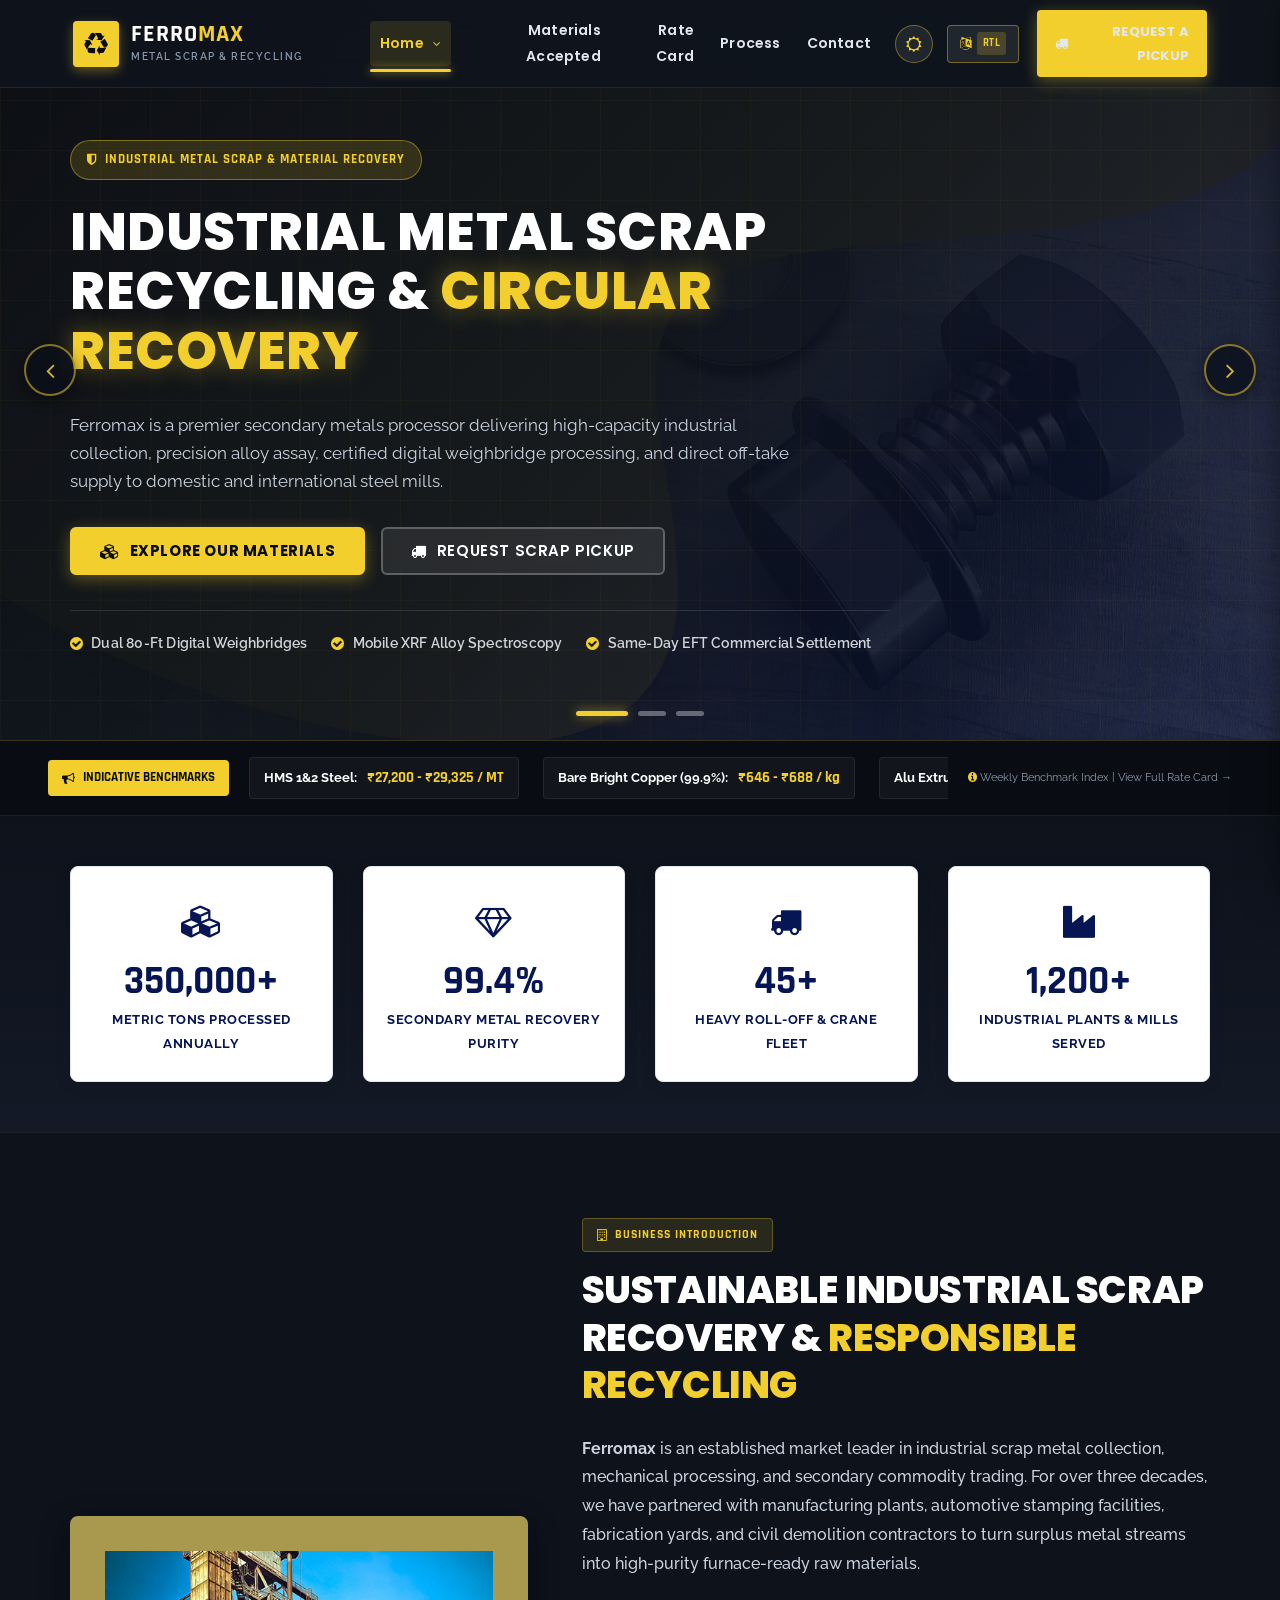
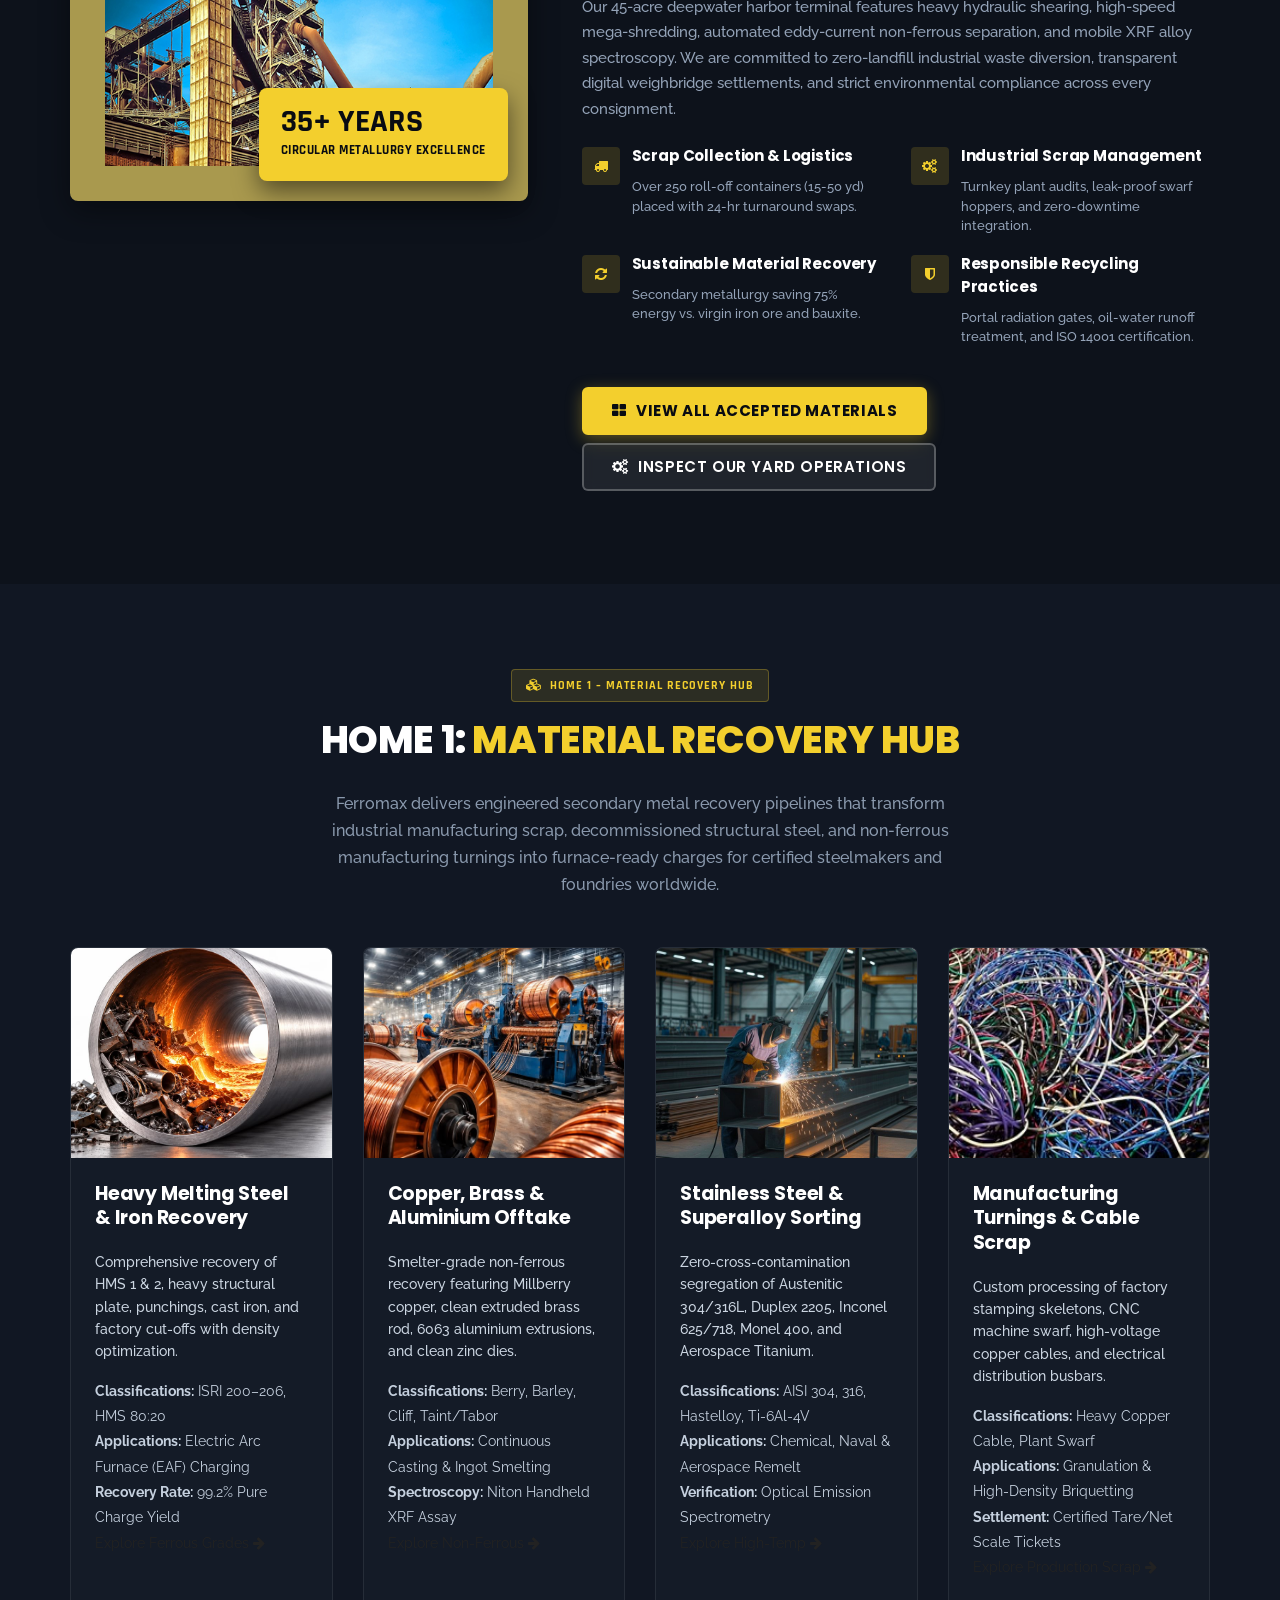
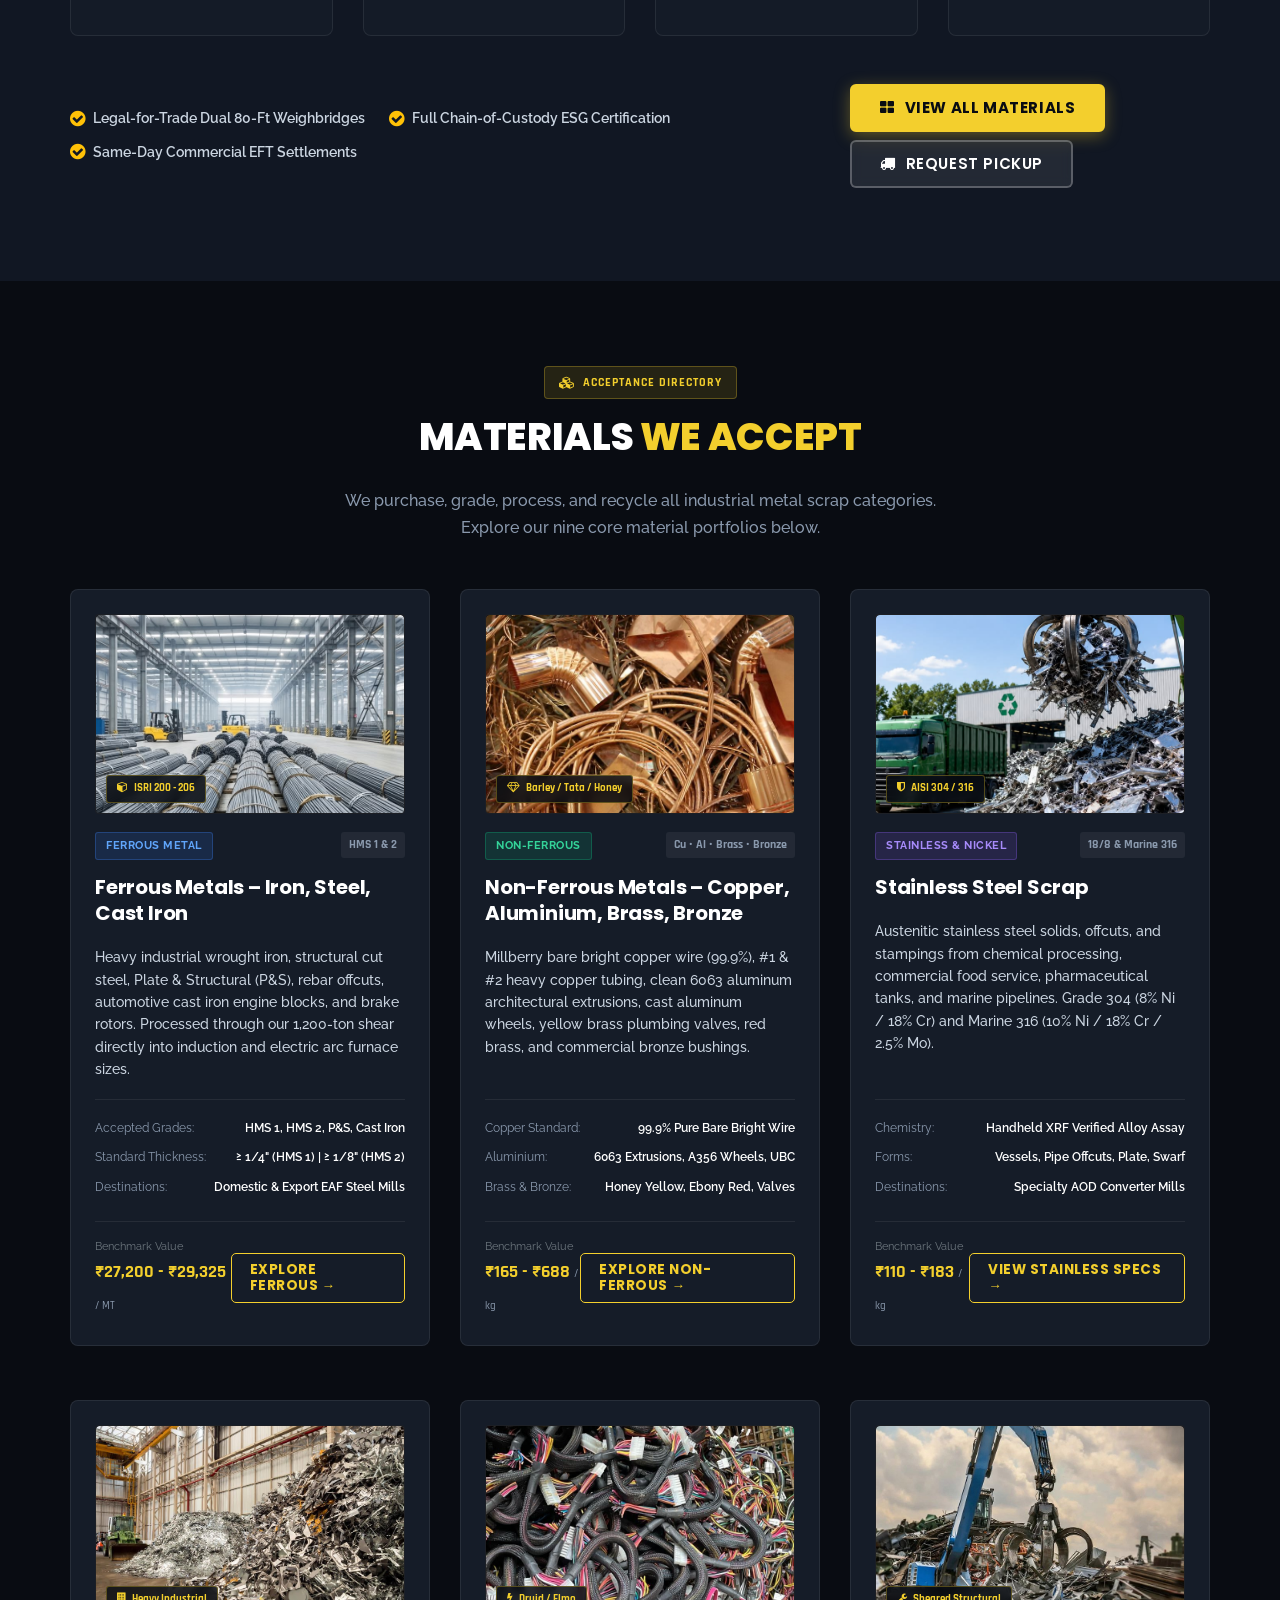
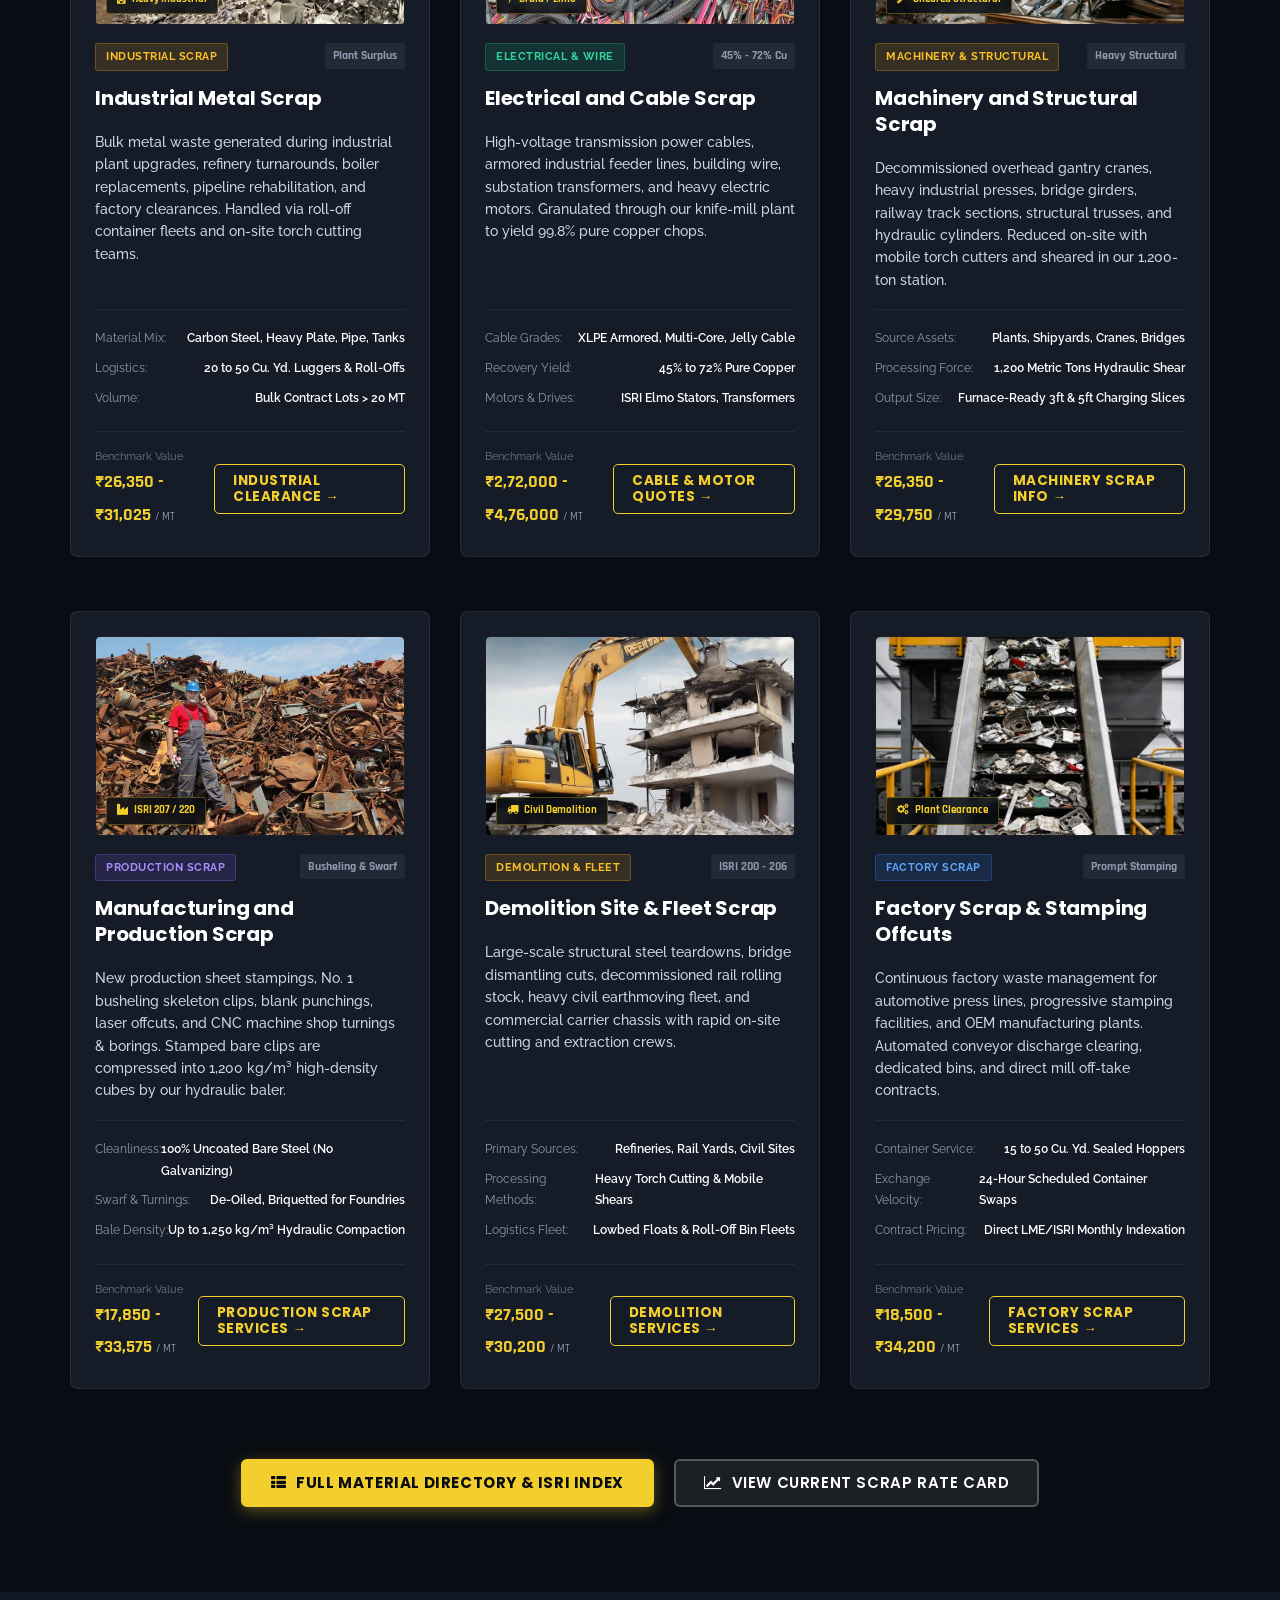
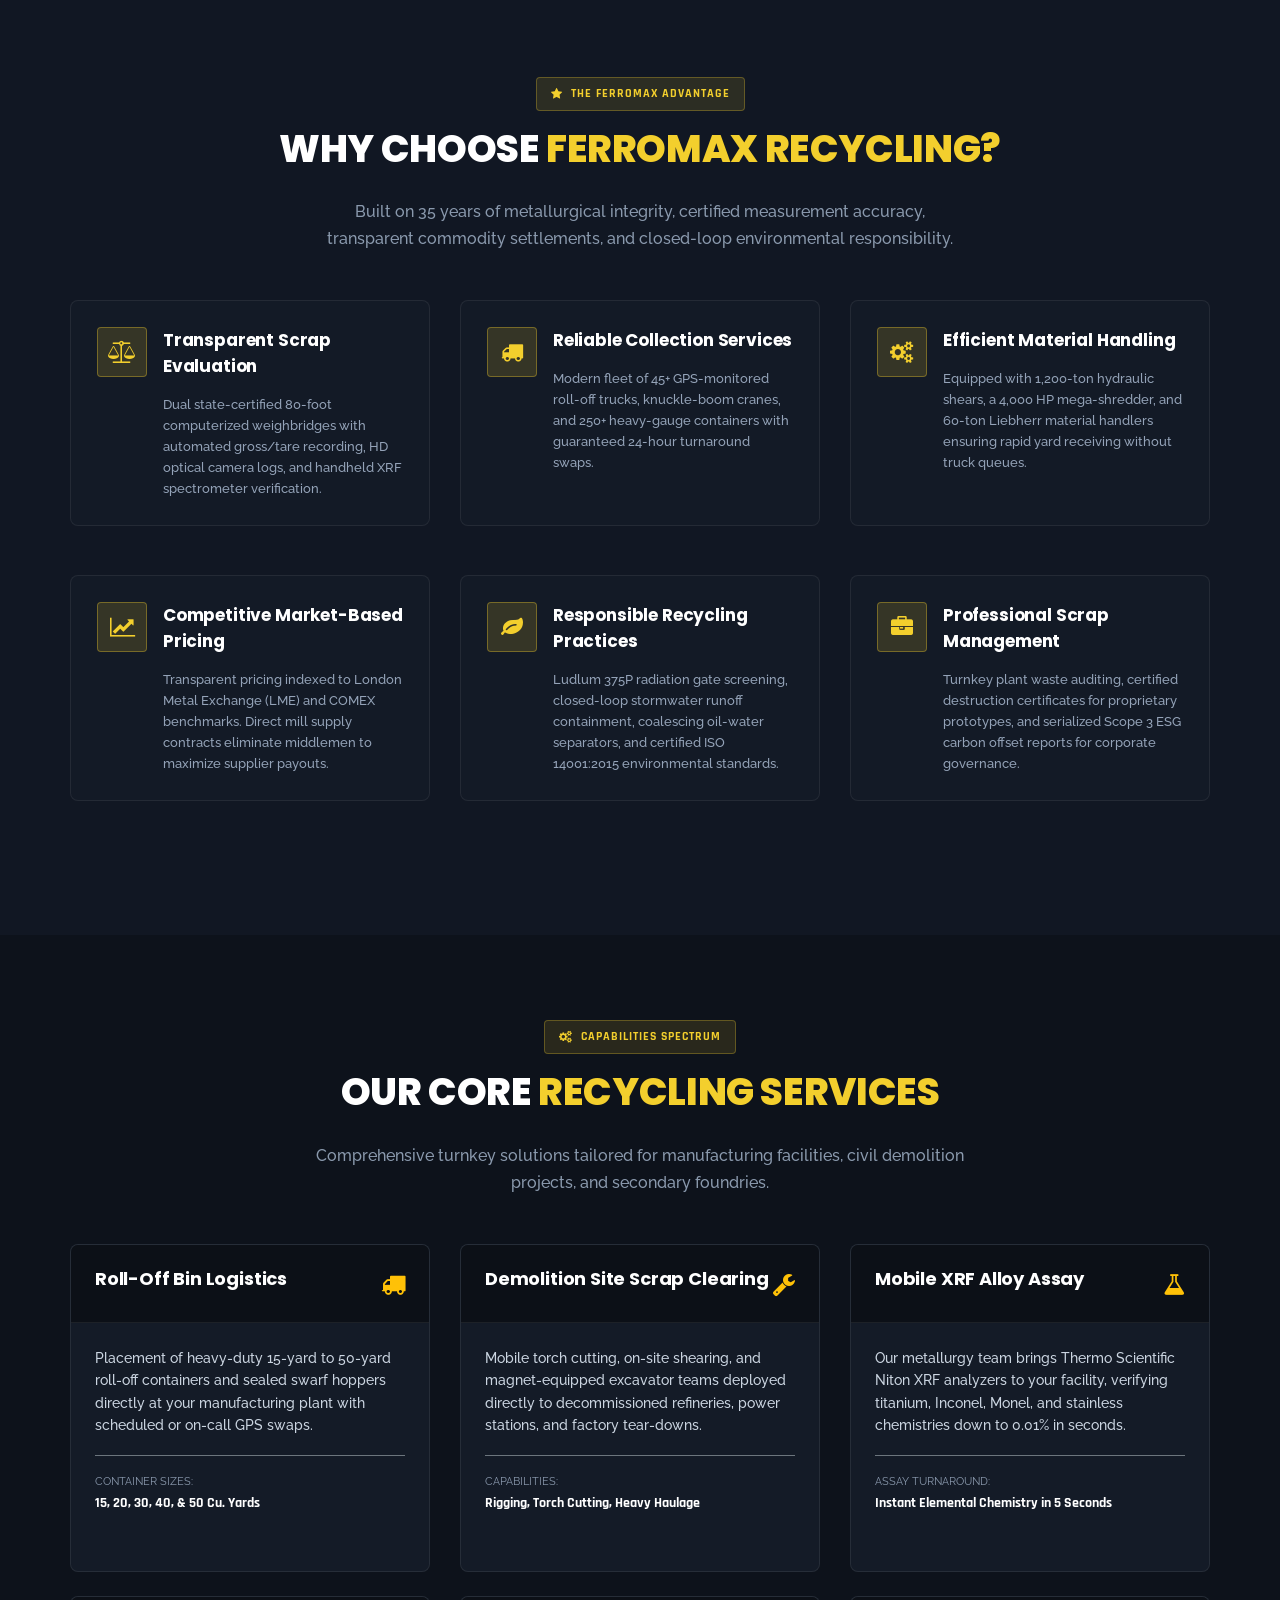
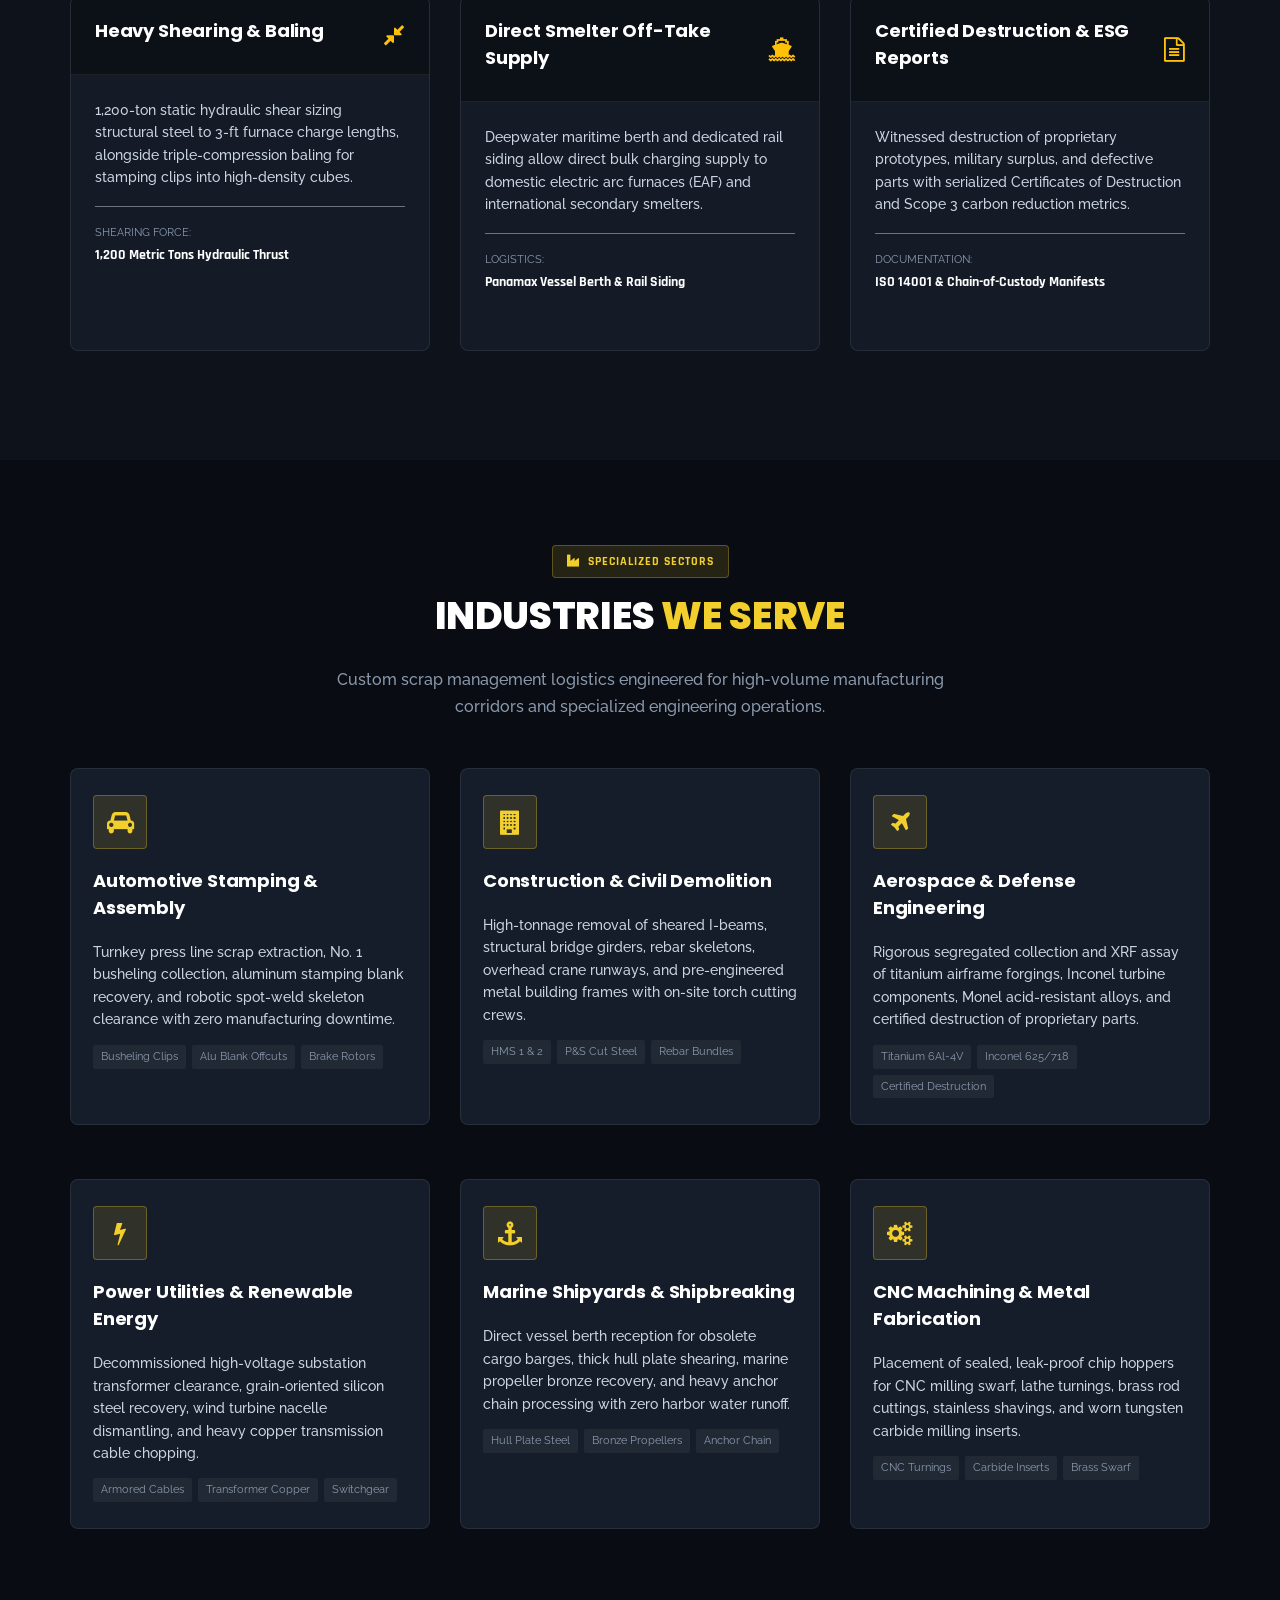
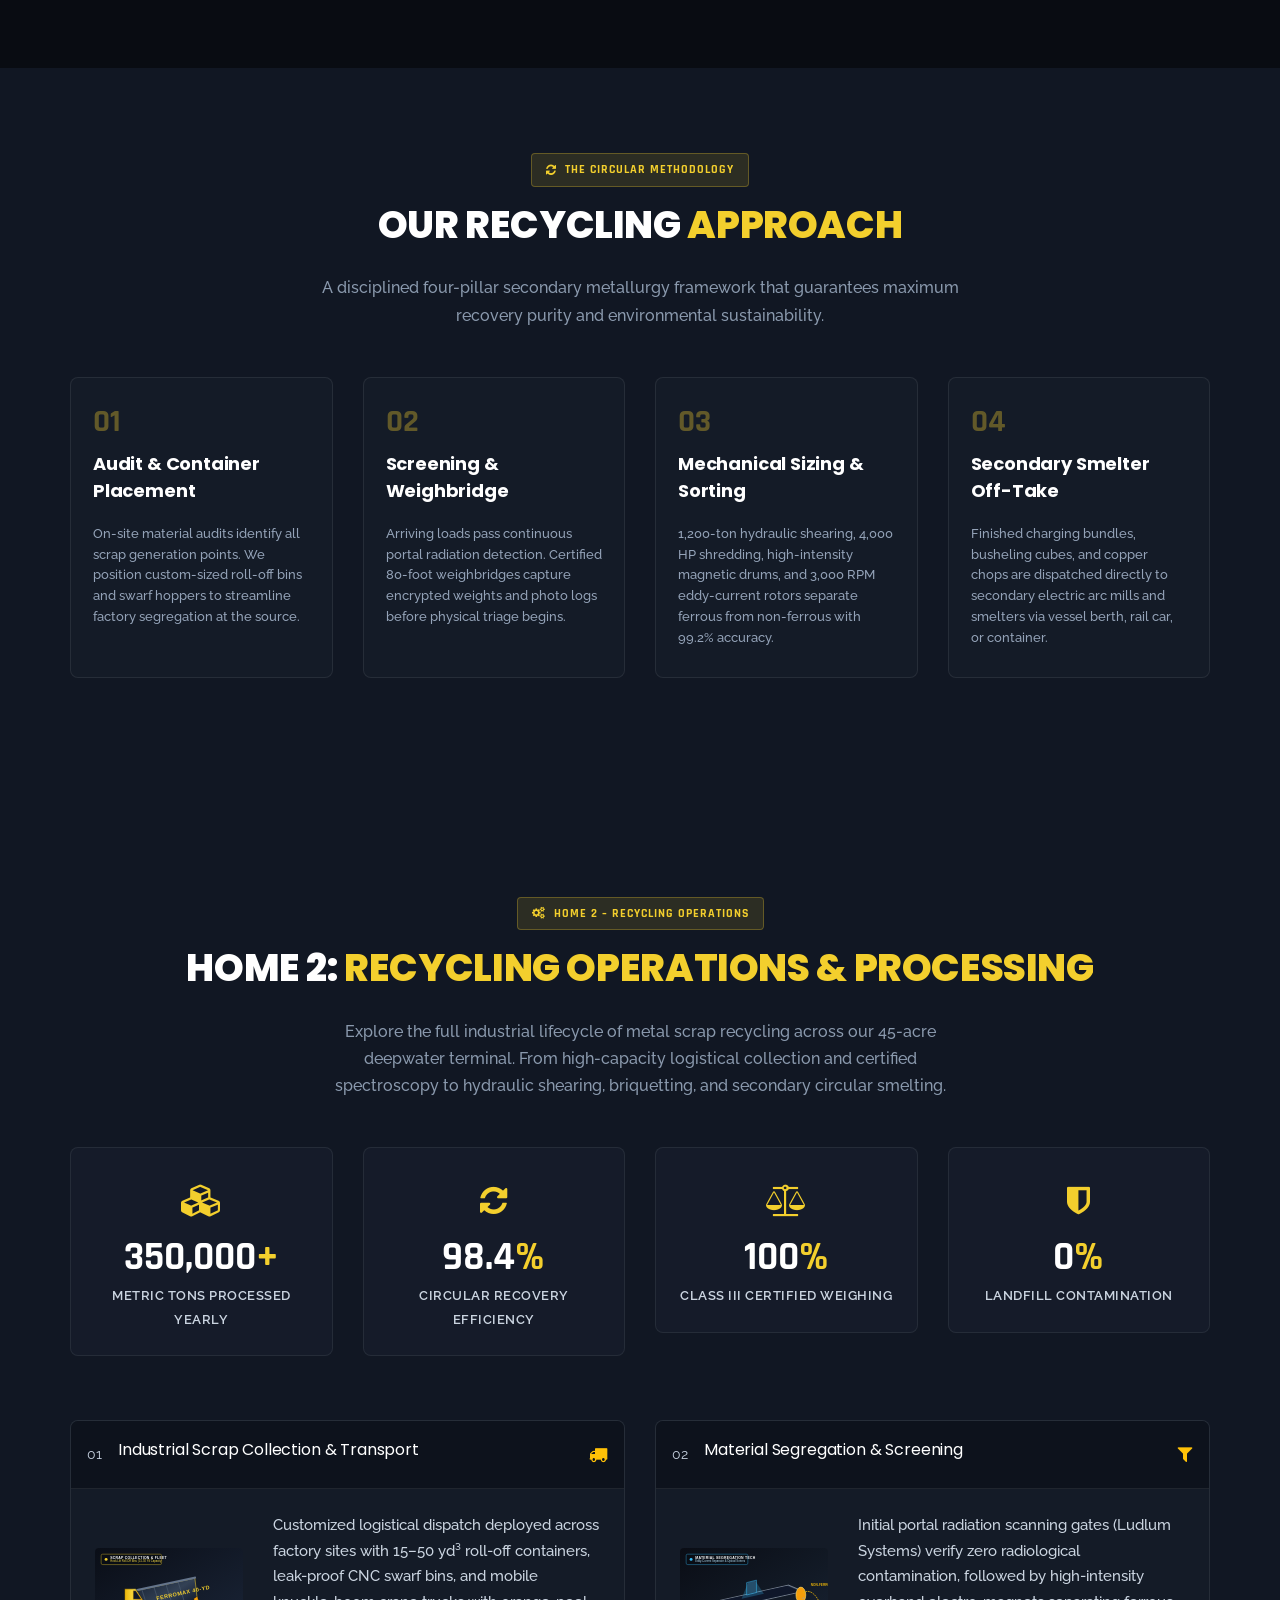
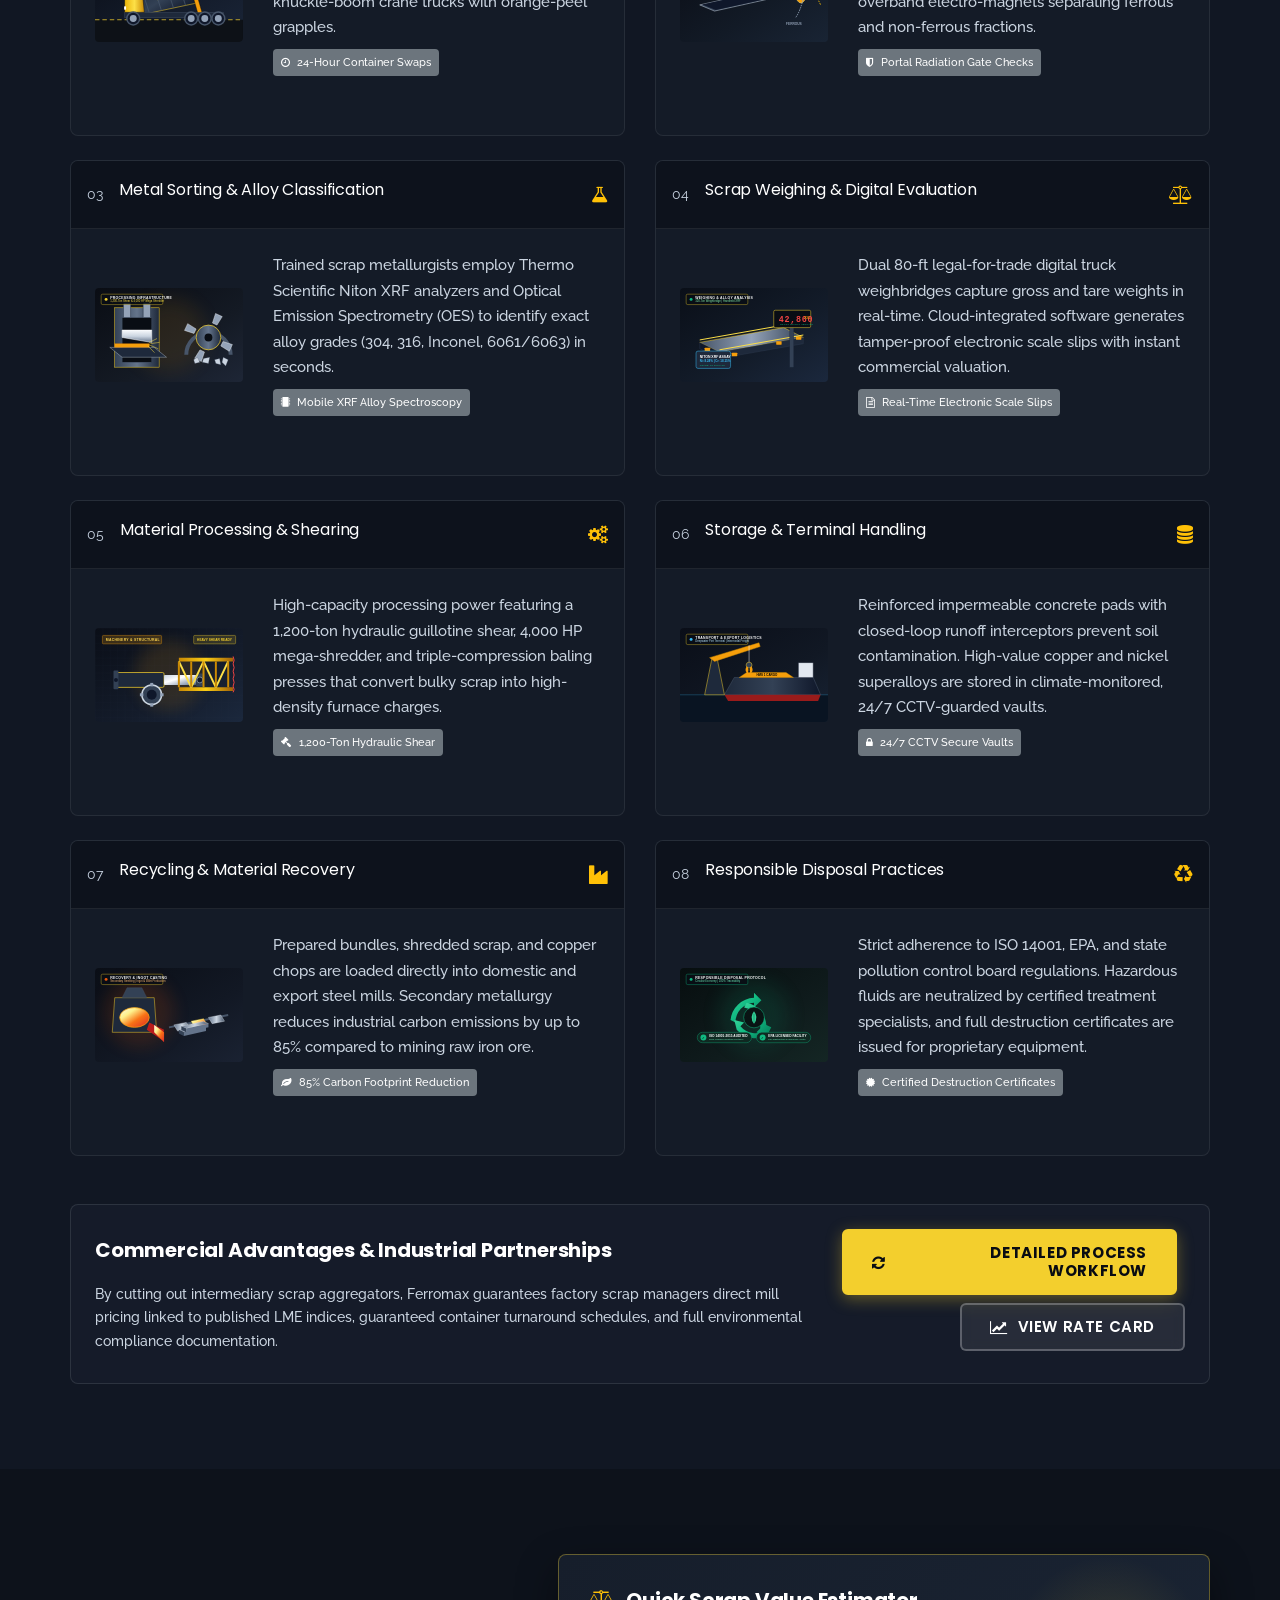
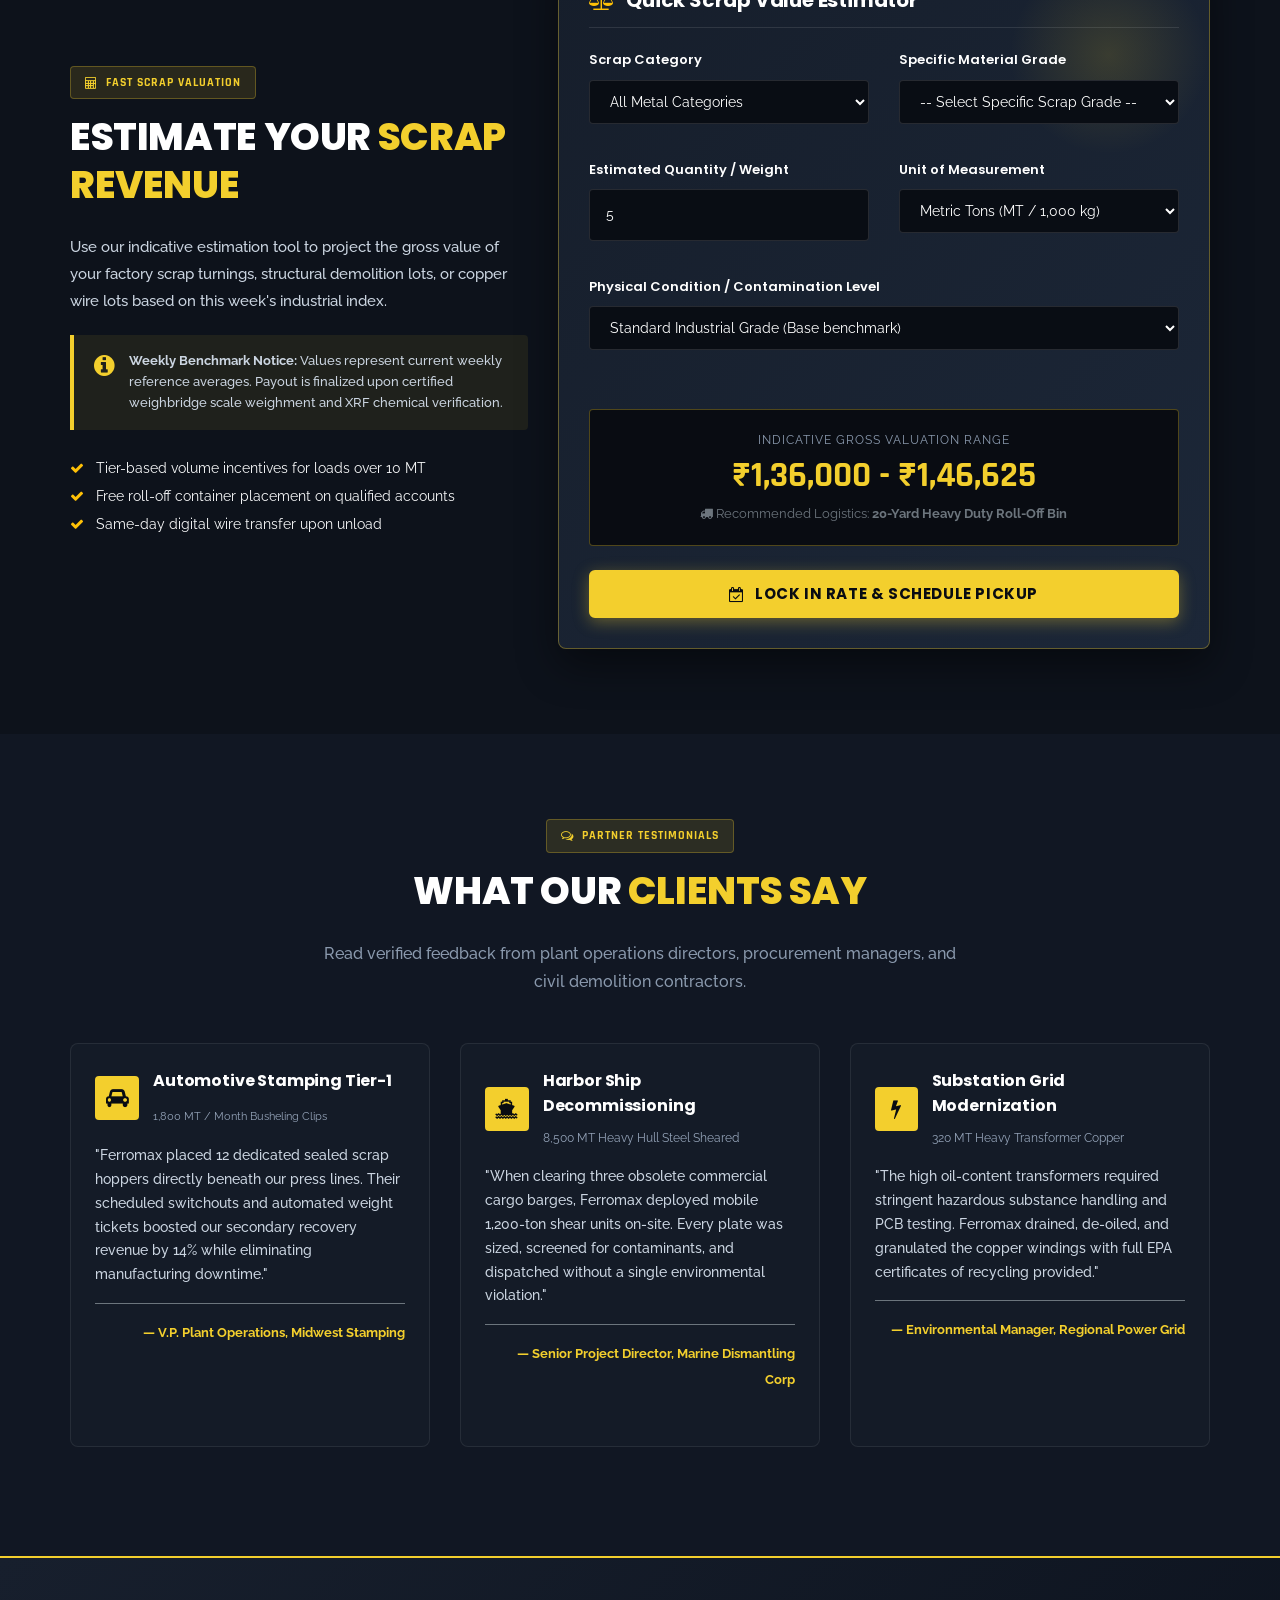
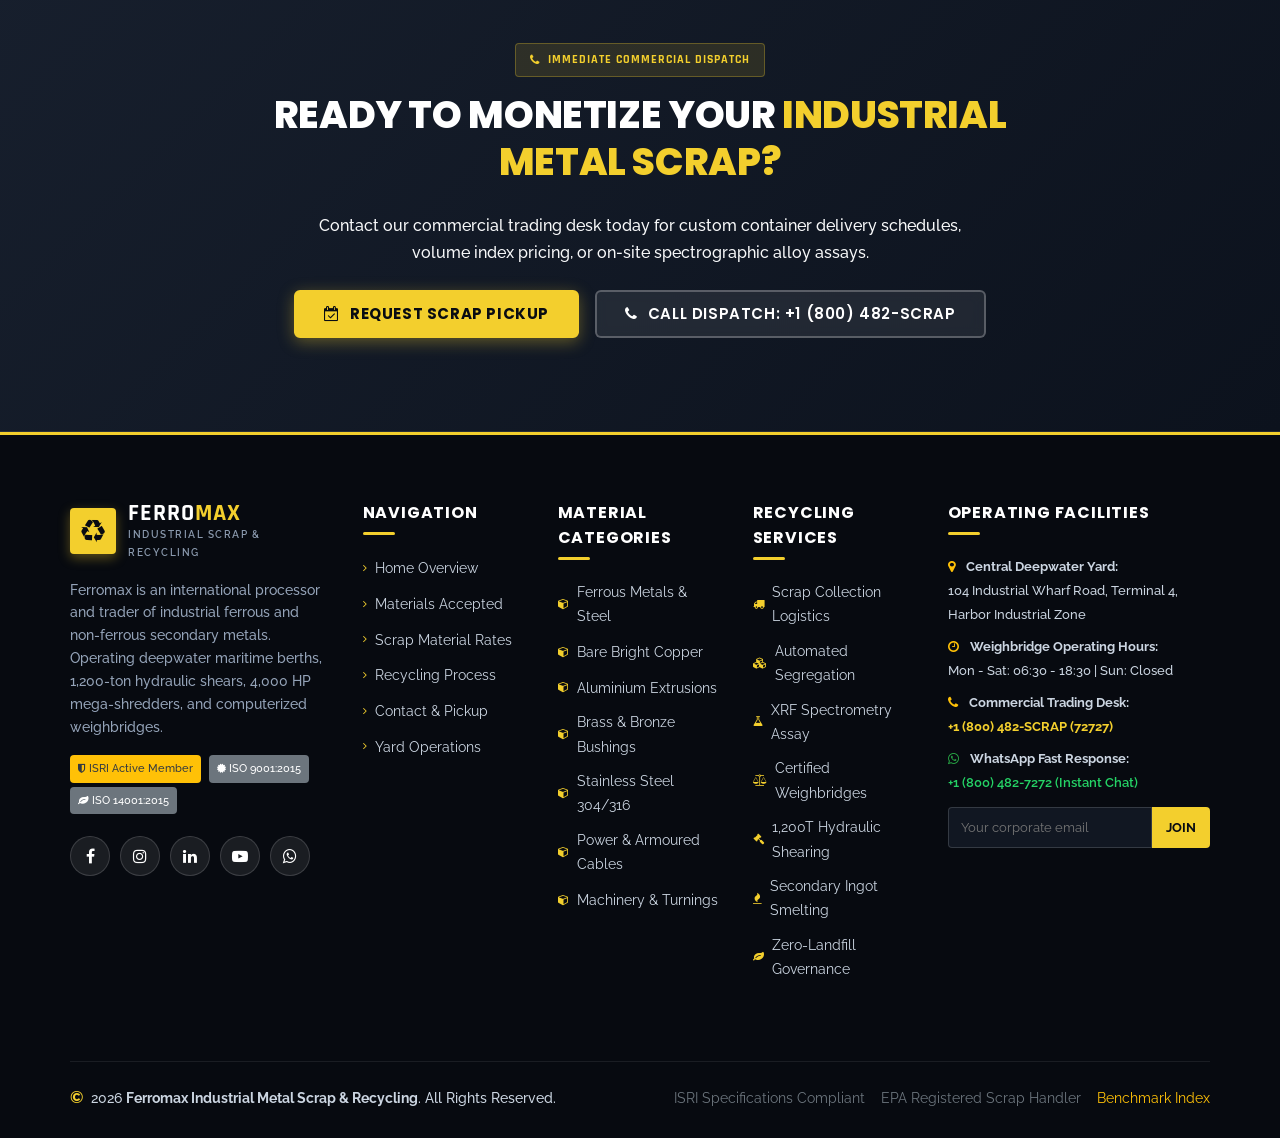
==== commit d90ffc14: "Made changes in code for refinement" ====
--- a/index.html
+++ b/index.html
@@ -12,17 +12,17 @@
       <meta name="description" content="Ferromax is a leading industrial metal scrap recycling and recovery company. High-capacity processing of ferrous, non-ferrous, and superalloy metals with certified weighbridge transparency.">
       <meta name="author" content="Ferromax Industrial Scrap &amp; Recycling">
       <!-- bootstrap css -->
-      <link rel="stylesheet" href="css/bootstrap.min.css">
+      <link rel="stylesheet" href="assets/css/bootstrap.min.css">
       <!-- font-awesome -->
-      <link rel="stylesheet" href="css/font-awesome.min.css">
+      <link rel="stylesheet" href="assets/css/font-awesome.min.css">
       <!-- style css -->
-      <link rel="stylesheet" href="css/style.css">
+      <link rel="stylesheet" href="assets/css/style.css">
       <!-- responsive css -->
-      <link rel="stylesheet" href="css/responsive.css">
+      <link rel="stylesheet" href="assets/css/responsive.css">
       <!-- custom industrial styles -->
-      <link rel="stylesheet" href="css/industrial.css">
+      <link rel="stylesheet" href="assets/css/industrial.css">
       <!-- favicon -->
-      <link rel="icon" href="images/fevicon.png" type="image/gif" />
+      <link rel="icon" href="assets/images/fevicon.png" type="image/gif" />
       <!-- Theme & Direction Persistence Script: Immediate Execution in Head -->
       <script>
          (function() {
@@ -155,7 +155,7 @@
             <div class="carousel-inner">
                <!-- Slide 1 -->
                <div class="carousel-item active">
-                  <div class="hero-slide-bg" style="background-image: url('images/banner1.jpg');"></div>
+                  <div class="hero-slide-bg" style="background-image: url('assets/images/banner1.jpg');"></div>
                   <div class="hero-overlay-gradient"></div>
                   <div class="hero-industrial-grid"></div>
                   <div class="container">
@@ -192,7 +192,7 @@
 
                <!-- Slide 2 -->
                <div class="carousel-item">
-                  <div class="hero-slide-bg" style="background-image: url('images/banner1.jpg');"></div>
+                  <div class="hero-slide-bg" style="background-image: url('assets/images/banner1.jpg');"></div>
                   <div class="hero-overlay-gradient"></div>
                   <div class="hero-industrial-grid"></div>
                   <div class="container">
@@ -229,7 +229,7 @@
 
                <!-- Slide 3 -->
                <div class="carousel-item">
-                  <div class="hero-slide-bg" style="background-image: url('images/banner1.jpg');"></div>
+                  <div class="hero-slide-bg" style="background-image: url('assets/images/banner1.jpg');"></div>
                   <div class="hero-overlay-gradient"></div>
                   <div class="hero-industrial-grid"></div>
                   <div class="container">
@@ -362,7 +362,7 @@
                <div class="col-lg-5 col-md-12 mb-lg-0 mb-5">
                   <div class="about_img text-center position-relative">
                      <figure>
-                        <img src="images/about.jpg" alt="Ferromax Industrial Scrap Metal Processing Yard" class="img-fluid img-fluid-industrial" style="border-radius: 8px; object-fit: cover; aspect-ratio: 16/10; width: 100%; box-shadow: 0 10px 30px rgba(0,0,0,0.4);"/>
+                        <img src="assets/images/about.jpg" alt="Ferromax Industrial Scrap Metal Processing Yard" class="img-fluid img-fluid-industrial" style="border-radius: 8px; object-fit: cover; aspect-ratio: 16/10; width: 100%; box-shadow: 0 10px 30px rgba(0,0,0,0.4);"/>
                      </figure>
                      <div class="stat-badge-floating d-none d-sm-block" style="position: absolute; bottom: 20px; right: 20px; background: #f3cf2d; color: #090c12; padding: 18px 22px; border-radius: 8px; font-weight: 800; font-family: 'Rajdhani', sans-serif; box-shadow: 0 10px 25px rgba(0,0,0,0.5); text-align: left;">
                         <span style="font-size: 32px; display: block; line-height: 1;">35+ YEARS</span>
@@ -467,7 +467,7 @@
                <div class="col-lg-3 col-md-6 mb-4">
                   <div class="catalogue-card h-100">
                      <div class="catalogue-card-img-wrap">
-                        <img src="images/materials/ferrous-metals.svg" alt="Ferrous Metal Recovery" class="img-fluid catalogue-card-img" style="aspect-ratio: 16/10; object-fit: cover; width: 100%;">
+                        <img src="assets/images/Heavy Melting Steel &amp; Iron Recovery.jpg" alt="Heavy Melting Steel &amp; Iron Recovery" class="img-fluid catalogue-card-img" style="aspect-ratio: 16/10; object-fit: cover; width: 100%;" loading="lazy">
                         <span class="catalogue-badge-cat ferrous">Ferrous Metals</span>
                      </div>
                      <div class="catalogue-card-body">
@@ -491,7 +491,7 @@
                <div class="col-lg-3 col-md-6 mb-4">
                   <div class="catalogue-card h-100">
                      <div class="catalogue-card-img-wrap">
-                        <img src="images/materials/non-ferrous-metals.svg" alt="Non-Ferrous Recovery" class="img-fluid catalogue-card-img" style="aspect-ratio: 16/10; object-fit: cover; width: 100%;">
+                        <img src="assets/images/Copper, Brass &amp; Aluminium Offtake.jpg" alt="Copper, Brass &amp; Aluminium Offtake" class="img-fluid catalogue-card-img" style="aspect-ratio: 16/10; object-fit: cover; width: 100%;" loading="lazy">
                         <span class="catalogue-badge-cat nonferrous">Non-Ferrous Metals</span>
                      </div>
                      <div class="catalogue-card-body">
@@ -515,7 +515,7 @@
                <div class="col-lg-3 col-md-6 mb-4">
                   <div class="catalogue-card h-100">
                      <div class="catalogue-card-img-wrap">
-                        <img src="images/materials/stainless-steel.svg" alt="Stainless &amp; Superalloys" class="img-fluid catalogue-card-img" style="aspect-ratio: 16/10; object-fit: cover; width: 100%;">
+                        <img src="assets/images/Stainless Steel &amp; Superalloy Sorting.jpg" alt="Stainless Steel &amp; Superalloy Sorting" class="img-fluid catalogue-card-img" style="aspect-ratio: 16/10; object-fit: cover; width: 100%;" loading="lazy">
                         <span class="catalogue-badge-cat stainless">High-Temp Alloys</span>
                      </div>
                      <div class="catalogue-card-body">
@@ -539,7 +539,7 @@
                <div class="col-lg-3 col-md-6 mb-4">
                   <div class="catalogue-card h-100">
                      <div class="catalogue-card-img-wrap">
-                        <img src="images/materials/manufacturing-production.svg" alt="Industrial Manufacturing Scrap" class="img-fluid catalogue-card-img" style="aspect-ratio: 16/10; object-fit: cover; width: 100%;">
+                        <img src="assets/images/Manufacturing Turnings &amp; Cable Scrap.jpg" alt="Manufacturing Turnings &amp; Cable Scrap" class="img-fluid catalogue-card-img" style="aspect-ratio: 16/10; object-fit: cover; width: 100%;" loading="lazy">
                         <span class="catalogue-badge-cat electrical">Production Scrap</span>
                      </div>
                      <div class="catalogue-card-body">
@@ -600,7 +600,7 @@
                   <span class="section-badge-tag"><i class="fa fa-cubes"></i> Acceptance Directory</span>
                   <h2 class="section-main-heading">MATERIALS <span>WE ACCEPT</span></h2>
                   <p class="section-subtext">
-                     We purchase, grade, process, and recycle all industrial metal scrap categories. Explore our seven core material portfolios below.
+                     We purchase, grade, process, and recycle all industrial metal scrap categories. Explore our nine core material portfolios below.
                   </p>
                </div>
             </div>
@@ -610,7 +610,7 @@
                <div class="col-lg-4 col-md-6 mb-4">
                   <div class="material-card">
                      <div class="material-card-img-wrap">
-                        <img src="images/materials/ferrous-metals.svg" alt="Ferrous Metals - Iron, Steel, Cast Iron Scrap" class="img-card-thumb">
+                        <img src="assets/images/Ferrous Metals – Iron, Steel, Cast Iron.jpg" alt="Ferrous Metals - Iron, Steel, Cast Iron Scrap" class="img-card-thumb" onerror="this.onerror=null; this.src='assets/images/Ferrous Metal.jpg';" loading="lazy">
                         <span class="card-img-overlay-badge"><i class="fa fa-cube mr-1"></i> ISRI 200 - 206</span>
                      </div>
                      <div class="material-card-top">
@@ -640,7 +640,7 @@
                <div class="col-lg-4 col-md-6 mb-4">
                   <div class="material-card">
                      <div class="material-card-img-wrap">
-                        <img src="images/materials/non-ferrous-metals.svg" alt="Non-Ferrous Metals - Copper, Aluminium, Brass, Bronze" class="img-card-thumb">
+                        <img src="assets/images/Non-Ferrous Metals – Copper, Aluminium, Brass, Bronze.jpg" alt="Non-Ferrous Metals - Copper, Aluminium, Brass, Bronze" class="img-card-thumb" onerror="this.onerror=null; this.src='assets/images/Non-Ferrous.jpg';" loading="lazy">
                         <span class="card-img-overlay-badge"><i class="fa fa-diamond mr-1"></i> Barley / Tata / Honey</span>
                      </div>
                      <div class="material-card-top">
@@ -670,7 +670,7 @@
                <div class="col-lg-4 col-md-6 mb-4">
                   <div class="material-card">
                      <div class="material-card-img-wrap">
-                        <img src="images/materials/stainless-steel.svg" alt="Stainless Steel Scrap - Grade 304 and 316" class="img-card-thumb">
+                        <img src="assets/images/Stainless Steel Scrap.jpg" alt="Stainless Steel Scrap - Grade 304 and 316" class="img-card-thumb" onerror="this.onerror=null; this.src='assets/images/Stainless &amp; Nickel.jpg';" loading="lazy">
                         <span class="card-img-overlay-badge"><i class="fa fa-shield mr-1"></i> AISI 304 / 316</span>
                      </div>
                      <div class="material-card-top">
@@ -700,7 +700,7 @@
                <div class="col-lg-4 col-md-6 mb-4">
                   <div class="material-card">
                      <div class="material-card-img-wrap">
-                        <img src="images/materials/industrial-scrap.svg" alt="Industrial Metal Scrap - Factory clearance and heavy offcuts" class="img-card-thumb">
+                        <img src="assets/images/Industrial Metal Scrap.jpg" alt="Industrial Metal Scrap - Factory clearance and heavy offcuts" class="img-card-thumb" onerror="this.onerror=null; this.src='assets/images/Industrial Scrap.jpg';" loading="lazy">
                         <span class="card-img-overlay-badge"><i class="fa fa-building mr-1"></i> Heavy Industrial</span>
                      </div>
                      <div class="material-card-top">
@@ -730,7 +730,7 @@
                <div class="col-lg-4 col-md-6 mb-4">
                   <div class="material-card">
                      <div class="material-card-img-wrap">
-                        <img src="images/materials/electrical-cables.svg" alt="Electrical and Cable Scrap - Armored cables and motors" class="img-card-thumb">
+                        <img src="assets/images/Electrical and Cable Scrap.jpg" alt="Electrical and Cable Scrap - Armored cables and motors" class="img-card-thumb" onerror="this.onerror=null; this.src='assets/images/Electrical &amp; Wire.jpg';" loading="lazy">
                         <span class="card-img-overlay-badge"><i class="fa fa-bolt mr-1"></i> Druid / Elmo</span>
                      </div>
                      <div class="material-card-top">
@@ -760,11 +760,11 @@
                <div class="col-lg-4 col-md-6 mb-4">
                   <div class="material-card">
                      <div class="material-card-img-wrap">
-                        <img src="images/materials/machinery-structural.svg" alt="Machinery and Structural Scrap - Heavy demolition girders and cranes" class="img-card-thumb">
+                        <img src="assets/images/Machinery and Structural Scrap.jpg" alt="Machinery and Structural Scrap - Heavy demolition girders and cranes" class="img-card-thumb" onerror="this.onerror=null; this.src='assets/images/Demolition &amp; Fleet.jpg';" loading="lazy">
                         <span class="card-img-overlay-badge"><i class="fa fa-wrench mr-1"></i> Sheared Structural</span>
                      </div>
                      <div class="material-card-top">
-                        <span class="material-badge-category badge-heavy">Demolition &amp; Fleet</span>
+                        <span class="material-badge-category badge-heavy">Machinery &amp; Structural</span>
                         <span class="material-isri-code">Heavy Structural</span>
                      </div>
                      <h3 class="material-title">Machinery and Structural Scrap</h3>
@@ -790,11 +790,11 @@
                <div class="col-lg-4 col-md-6 mb-4">
                   <div class="material-card">
                      <div class="material-card-img-wrap">
-                        <img src="images/materials/manufacturing-production.svg" alt="Manufacturing and Production Scrap - Busheling clips and swarf" class="img-card-thumb">
+                        <img src="assets/images/Manufacturing and Production Scrap.jpg" alt="Manufacturing and Production Scrap - Busheling clips and swarf" class="img-card-thumb" onerror="this.onerror=null; this.src='assets/images/factory Scrap.jpg';" loading="lazy">
                         <span class="card-img-overlay-badge"><i class="fa fa-industry mr-1"></i> ISRI 207 / 220</span>
                      </div>
                      <div class="material-card-top">
-                        <span class="material-badge-category badge-ferrous">Factory Scrap</span>
+                        <span class="material-badge-category badge-alloy">Production Scrap</span>
                         <span class="material-isri-code">Busheling &amp; Swarf</span>
                      </div>
                      <h3 class="material-title">Manufacturing and Production Scrap</h3>
@@ -810,6 +810,66 @@
                         <div>
                            <small class="d-block text-muted">Benchmark Value</small>
                            <span class="material-indicative-price">₹17,850 - ₹33,575 <small>/ MT</small></span>
+                        </div>
+                        <a href="contact.html?material=Factory#pickupSection" class="btn-industrial-outline">Production Scrap Services &rarr;</a>
+                     </div>
+                  </div>
+               </div>
+
+               <!-- Card 8: Demolition Site & Fleet Scrap -->
+               <div class="col-lg-4 col-md-6 mb-4">
+                  <div class="material-card">
+                     <div class="material-card-img-wrap">
+                        <img src="assets/images/Demolition &amp; Fleet.jpg" alt="Demolition Site and Fleet Scrap Clearance" class="img-card-thumb" onerror="this.onerror=null; this.src='assets/images/Machinery and Structural Scrap.jpg';" loading="lazy">
+                        <span class="card-img-overlay-badge"><i class="fa fa-truck mr-1"></i> Civil Demolition</span>
+                     </div>
+                     <div class="material-card-top">
+                        <span class="material-badge-category badge-heavy">Demolition &amp; Fleet</span>
+                        <span class="material-isri-code">ISRI 200 - 206</span>
+                     </div>
+                     <h3 class="material-title">Demolition Site &amp; Fleet Scrap</h3>
+                     <p class="material-desc">
+                        Large-scale structural steel teardowns, bridge dismantling cuts, decommissioned rail rolling stock, heavy civil earthmoving fleet, and commercial carrier chassis with rapid on-site cutting and extraction crews.
+                     </p>
+                     <ul class="material-specs-list">
+                        <li><span>Primary Sources:</span> <span>Refineries, Rail Yards, Civil Sites</span></li>
+                        <li><span>Processing Methods:</span> <span>Heavy Torch Cutting &amp; Mobile Shears</span></li>
+                        <li><span>Logistics Fleet:</span> <span>Lowbed Floats &amp; Roll-Off Bin Fleets</span></li>
+                     </ul>
+                     <div class="material-card-footer">
+                        <div>
+                           <small class="d-block text-muted">Benchmark Value</small>
+                           <span class="material-indicative-price">₹27,500 - ₹30,200 <small>/ MT</small></span>
+                        </div>
+                        <a href="contact.html?material=Demolition#pickupSection" class="btn-industrial-outline">Demolition Services &rarr;</a>
+                     </div>
+                  </div>
+               </div>
+
+               <!-- Card 9: Factory Scrap & Stamping Offcuts -->
+               <div class="col-lg-4 col-md-6 mb-4">
+                  <div class="material-card">
+                     <div class="material-card-img-wrap">
+                        <img src="assets/images/factory Scrap.jpg" alt="Factory Scrap and Stamping Offcuts" class="img-card-thumb" onerror="this.onerror=null; this.src='assets/images/Manufacturing and Production Scrap.jpg';" loading="lazy">
+                        <span class="card-img-overlay-badge"><i class="fa fa-cogs mr-1"></i> Plant Clearance</span>
+                     </div>
+                     <div class="material-card-top">
+                        <span class="material-badge-category badge-ferrous">Factory Scrap</span>
+                        <span class="material-isri-code">Prompt Stamping</span>
+                     </div>
+                     <h3 class="material-title">Factory Scrap &amp; Stamping Offcuts</h3>
+                     <p class="material-desc">
+                        Continuous factory waste management for automotive press lines, progressive stamping facilities, and OEM manufacturing plants. Automated conveyor discharge clearing, dedicated bins, and direct mill off-take contracts.
+                     </p>
+                     <ul class="material-specs-list">
+                        <li><span>Container Service:</span> <span>15 to 50 Cu. Yd. Sealed Hoppers</span></li>
+                        <li><span>Exchange Velocity:</span> <span>24-Hour Scheduled Container Swaps</span></li>
+                        <li><span>Contract Pricing:</span> <span>Direct LME/ISRI Monthly Indexation</span></li>
+                     </ul>
+                     <div class="material-card-footer">
+                        <div>
+                           <small class="d-block text-muted">Benchmark Value</small>
+                           <span class="material-indicative-price">₹18,500 - ₹34,200 <small>/ MT</small></span>
                         </div>
                         <a href="contact.html?material=Factory#pickupSection" class="btn-industrial-outline">Factory Scrap Services &rarr;</a>
                      </div>
@@ -1284,7 +1344,7 @@
                      <div class="op-capability-body p-4">
                         <div class="row align-items-center">
                            <div class="col-sm-4 mb-sm-0 mb-3 text-center">
-                              <img src="images/materials/scrap-collection.svg" alt="Collection" class="img-fluid rounded" style="max-height: 110px;">
+                              <img src="assets/images/materials/scrap-collection.svg" alt="Collection" class="img-fluid rounded" style="max-height: 110px;">
                            </div>
                            <div class="col-sm-8">
                               <p class="op-capability-desc mb-2">
@@ -1310,7 +1370,7 @@
                      <div class="op-capability-body p-4">
                         <div class="row align-items-center">
                            <div class="col-sm-4 mb-sm-0 mb-3 text-center">
-                              <img src="images/materials/scrap-sorting.svg" alt="Segregation" class="img-fluid rounded" style="max-height: 110px;">
+                              <img src="assets/images/materials/scrap-sorting.svg" alt="Segregation" class="img-fluid rounded" style="max-height: 110px;">
                            </div>
                            <div class="col-sm-8">
                               <p class="op-capability-desc mb-2">
@@ -1336,7 +1396,7 @@
                      <div class="op-capability-body p-4">
                         <div class="row align-items-center">
                            <div class="col-sm-4 mb-sm-0 mb-3 text-center">
-                              <img src="images/materials/machinery-processing.svg" alt="Classification" class="img-fluid rounded" style="max-height: 110px;">
+                              <img src="assets/images/materials/machinery-processing.svg" alt="Classification" class="img-fluid rounded" style="max-height: 110px;">
                            </div>
                            <div class="col-sm-8">
                               <p class="op-capability-desc mb-2">
@@ -1362,7 +1422,7 @@
                      <div class="op-capability-body p-4">
                         <div class="row align-items-center">
                            <div class="col-sm-4 mb-sm-0 mb-3 text-center">
-                              <img src="images/materials/weighing-evaluation.svg" alt="Weighing" class="img-fluid rounded" style="max-height: 110px;">
+                              <img src="assets/images/materials/weighing-evaluation.svg" alt="Weighing" class="img-fluid rounded" style="max-height: 110px;">
                            </div>
                            <div class="col-sm-8">
                               <p class="op-capability-desc mb-2">
@@ -1388,7 +1448,7 @@
                      <div class="op-capability-body p-4">
                         <div class="row align-items-center">
                            <div class="col-sm-4 mb-sm-0 mb-3 text-center">
-                              <img src="images/materials/machinery-structural.svg" alt="Processing" class="img-fluid rounded" style="max-height: 110px;">
+                              <img src="assets/images/materials/machinery-structural.svg" alt="Processing" class="img-fluid rounded" style="max-height: 110px;">
                            </div>
                            <div class="col-sm-8">
                               <p class="op-capability-desc mb-2">
@@ -1414,7 +1474,7 @@
                      <div class="op-capability-body p-4">
                         <div class="row align-items-center">
                            <div class="col-sm-4 mb-sm-0 mb-3 text-center">
-                              <img src="images/materials/scrap-transportation.svg" alt="Storage" class="img-fluid rounded" style="max-height: 110px;">
+                              <img src="assets/images/materials/scrap-transportation.svg" alt="Storage" class="img-fluid rounded" style="max-height: 110px;">
                            </div>
                            <div class="col-sm-8">
                               <p class="op-capability-desc mb-2">
@@ -1440,7 +1500,7 @@
                      <div class="op-capability-body p-4">
                         <div class="row align-items-center">
                            <div class="col-sm-4 mb-sm-0 mb-3 text-center">
-                              <img src="images/materials/facility-recovery.svg" alt="Recovery" class="img-fluid rounded" style="max-height: 110px;">
+                              <img src="assets/images/materials/facility-recovery.svg" alt="Recovery" class="img-fluid rounded" style="max-height: 110px;">
                            </div>
                            <div class="col-sm-8">
                               <p class="op-capability-desc mb-2">
@@ -1466,7 +1526,7 @@
                      <div class="op-capability-body p-4">
                         <div class="row align-items-center">
                            <div class="col-sm-4 mb-sm-0 mb-3 text-center">
-                              <img src="images/materials/environmental-disposal.svg" alt="Disposal" class="img-fluid rounded" style="max-height: 110px;">
+                              <img src="assets/images/materials/environmental-disposal.svg" alt="Disposal" class="img-fluid rounded" style="max-height: 110px;">
                            </div>
                            <div class="col-sm-8">
                               <p class="op-capability-desc mb-2">
@@ -1823,9 +1883,9 @@
       </footer>
 
       <!-- Javascript files -->
-      <script src="js/jquery.min.js"></script>
-      <script src="js/bootstrap.bundle.min.js"></script>
-      <script src="js/custom.js"></script>
-      <script src="js/industrial.js"></script>
+      <script src="assets/js/jquery.min.js"></script>
+      <script src="assets/js/bootstrap.bundle.min.js"></script>
+      <script src="assets/js/custom.js"></script>
+      <script src="assets/js/industrial.js"></script>
    </body>
 </html>
--- a/assets/css/style.css
+++ b/assets/css/style.css
@@ -0,0 +1,747 @@
+/*--------------------------------------------------------------------- File Name: style.css ---------------------------------------------------------------------*/
+
+
+/*--------------------------------------------------------------------- import Fonts ---------------------------------------------------------------------*/
+
+@import url('https://fonts.googleapis.com/css?family=Rajdhani:300,400,500,600,700');
+@import url('https://fonts.googleapis.com/css?family=Poppins:100,100i,200,200i,300,300i,400,400i,500,500i,600,600i,700,700i,800,800i,900,900i');
+@import url('https://fonts.googleapis.com/css?family=Raleway:100,400,600,700,900&display=swap');
+@import url('https://fonts.googleapis.com/css?family=Lato:400,700,900&display=swap');
+
+/*****---------------------------------------- 1) font-family: 'Rajdhani', sans-serif;
+ 2) font-family: 'Poppins', sans-serif;
+ ----------------------------------------*****/
+
+
+/*--------------------------------------------------------------------- import Files ---------------------------------------------------------------------*/
+
+@import url(animate.min.css);
+@import url(normalize.css);
+@import url(icomoon.css);
+@import url(font-awesome.min.css);
+@import url(meanmenu.css);
+@import url(owl.carousel.min.css);
+/* @import url(swiper.min.css); */
+@import url(slick.css);
+@import url(jquery.fancybox.min.css);
+@import url(jquery-ui.css);
+@import url(nice-select.css);
+
+/*--------------------------------------------------------------------- skeleton ---------------------------------------------------------------------*/
+
+* {
+     box-sizing: border-box !important;
+}
+
+.container {
+     max-width: 1170px;
+}
+
+html {
+     scroll-behavior: smooth;
+}
+
+body {
+     color: #666666;
+     font-size: 14px;
+     font-family: 'Raleway', sans-serif;
+     line-height: 1.80857;
+     font-weight: normal;
+}
+
+a {
+     color: #1f1f1f;
+     text-decoration: none !important;
+     outline: none !important;
+     -webkit-transition: all .3s ease-in-out;
+     -moz-transition: all .3s ease-in-out;
+     -ms-transition: all .3s ease-in-out;
+     -o-transition: all .3s ease-in-out;
+     transition: all .3s ease-in-out;
+}
+
+h1,
+h2,
+h3,
+h4,
+h5,
+h6 {
+     letter-spacing: 0;
+     font-weight: normal;
+     position: relative;
+     padding: 0 0 10px 0;
+     font-weight: normal;
+     line-height: normal;
+     color: #111111;
+     margin: 0
+}
+
+h1 {
+     font-size: 24px;
+}
+
+h2 {
+     font-size: 22px;
+     font-family: 'Poppins', sans-serif;
+}
+
+h3 {
+     font-size: 18px;
+}
+
+h4 {
+     font-size: 16px
+}
+
+h5 {
+     font-size: 14px
+}
+
+h6 {
+     font-size: 13px
+}
+
+*,
+*::after,
+*::before {
+     -webkit-box-sizing: border-box;
+     -moz-box-sizing: border-box;
+     box-sizing: border-box;
+}
+
+h1 a,
+h2 a,
+h3 a,
+h4 a,
+h5 a,
+h6 a {
+     color: #212121;
+     text-decoration: none!important;
+     opacity: 1
+}
+
+button:focus {
+     outline: none;
+}
+
+ul,
+li,
+ol {
+     margin: 0px;
+     padding: 0px;
+     list-style: none;
+}
+
+p {
+     margin: 0px;
+     font-weight: 500;
+     font-size: 15px;
+     line-height: 24px;
+}
+
+a {
+     color: #222222;
+     text-decoration: none;
+     outline: none !important;
+}
+
+a,
+.btn {
+     text-decoration: none !important;
+     outline: none !important;
+     -webkit-transition: all .3s ease-in-out;
+     -moz-transition: all .3s ease-in-out;
+     -ms-transition: all .3s ease-in-out;
+     -o-transition: all .3s ease-in-out;
+     transition: all .3s ease-in-out;
+}
+
+img {
+     max-width: 100%;
+     height: auto;
+}
+
+ :focus {
+     outline: 0;
+}
+
+.btn-custom {
+     margin-top: 20px;
+     background-color: transparent !important;
+     border: 2px solid #ddd;
+     padding: 12px 40px;
+     font-size: 16px;
+}
+
+.lead {
+     font-size: 18px;
+     line-height: 30px;
+     color: #767676;
+     margin: 0;
+     padding: 0;
+}
+
+.form-control:focus {
+     border-color: #ffffff !important;
+     box-shadow: 0 0 0 .2rem rgba(255, 255, 255, .25);
+}
+
+.navbar-form input {
+     border: none !important;
+}
+
+.badge {
+     font-weight: 500;
+}
+
+blockquote {
+     margin: 20px 0 20px;
+     padding: 30px;
+}
+
+button {
+     border: 0;
+     margin: 0;
+     padding: 0;
+     cursor: pointer;
+}
+
+.full {
+     float: left;
+     width: 100%;
+}
+
+.full {
+     width: 100%;
+     float: left;
+     margin: 0;
+     padding: 0;
+}
+
+
+/**-- heading section --**/
+
+
+/*---------------------------- preloader area ----------------------------*/
+
+.loader_bg { display: none !important; opacity: 0 !important; visibility: hidden !important; pointer-events: none !important; width: 0 !important; height: 0 !important; }
+
+.loader { display: none !important; }
+
+.loader img {
+     width: 280px;
+}
+
+
+/*-- header --*/
+
+.header {
+     width: 100%;
+     height: 104px;
+     padding: 20px 25px;
+     position: fixed;
+     z-index: 9;
+     background: url(../images/header.jpg);
+     background-size: 100% 100%;
+     background-position: center;
+     background-repeat: no-repeat;
+}
+
+ul.site_menu li {
+     display: inline-block;
+     padding-left: 58px;
+}
+
+ul.site_menu li a {
+     color: #fff !important;
+}
+
+.sidepanel {
+     width: 0;
+     position: fixed;
+     z-index: 9999999;
+     height: 100%;
+     top: 0;
+     left: 0;
+     background-color: #111;
+     overflow-x: hidden;
+     transition: 0.5s;
+     padding-top: 60px;
+}
+
+.sidepanel a {
+     padding: 8px 8px 8px 32px;
+     text-decoration: none;
+     font-size: 22px;
+     color: #fff;
+     display: block;
+     transition: 0.3s;
+}
+
+.sidepanel a:hover {
+     color: #f3cf2d;
+}
+
+.sidepanel a.active {
+     color: #f3cf2d;
+}
+
+.sidepanel .closebtn {
+     position: absolute;
+     top: 0;
+     right: 25px;
+     font-size: 36px;
+}
+
+.openbtn {
+     cursor: pointer;
+     background-color: transparent;
+     color: white;
+     border: none;
+}
+
+
+/** banner section **/
+
+.full_bg {
+     background: url(../images/banner1.jpg);
+     background-size: 100% 100%;
+     background-position: center;
+     background-repeat: no-repeat;
+}
+
+.banner_main {
+     position: relative;
+}
+
+
+/** end banner section **/
+
+.titlepage {
+     text-align: center;
+     padding-bottom: 40px;
+}
+
+.titlepage h2 {
+     font-size: 55px;
+     color: #061553;
+     line-height: 55px;
+     font-weight: bold;
+     padding: 0;
+     display: inline-block;
+}
+
+.titlepage span {
+     color: #636363;
+     font-size: 17px;
+     margin-top: 20px;
+     font-weight: 400;
+     display: block;
+}
+
+.d_flex {
+     display: flex;
+     align-items: center;
+     flex-wrap: wrap;
+}
+
+.read_more {
+     font-size: 17px;
+     background-color: #030303;
+     color: #fff;
+     padding: 16px 0px;
+     width: 100%;
+     max-width: 210px;
+     text-align: center;
+     display: inline-block;
+     transition: ease-in all 0.5s;
+     font-weight: 500;
+     text-transform: uppercase;
+}
+
+.read_more:hover {
+     background: #f3cf2d;
+     color: #fff;
+     transition: ease-in all 0.5s;
+}
+
+.text_align_left {
+     text-align: left;
+}
+
+.text_align_right {
+     text-align: right;
+}
+
+.text_align_center {
+     text-align: center;
+}
+
+
+/** about section **/
+
+.about {
+     font-family: 'Poppins', sans-serif;
+     background: #fff;
+     padding-top: 90px;
+}
+
+.bg_about {
+     background: url(../images/bg_about.png);
+     background-repeat: no-repeat;
+     background-size: 100% 100%;
+     padding: 50px 0;
+}
+
+.about .titlepage {
+     padding-bottom: 0;
+}
+
+.about .titlepage h2 {
+     margin-bottom: 35px;
+     color: #010100;
+}
+
+.about .titlepage p {
+     font-weight: 400;
+     font-size: 17px;
+     line-height: 32px;
+     color: #000000;
+     padding-bottom: 50px;
+}
+
+.about .titlepage .read_more {
+     text-transform: uppercase;
+     font-weight: normal;
+}
+
+.about_img figure {
+     margin: 0;
+}
+
+.about_img figure img {
+     border-radius: 300%;
+     border: #f6dc67ab solid 35px;
+     text-align: center;
+     margin: 0 auto;
+     display: block;
+}
+
+
+/** end about section **/
+
+
+/** products **/
+
+.prot {
+     padding-top: 90px;
+}
+
+.products {
+     padding: 90px 0;
+     background-color: #030303;
+}
+
+.products .titlepage h2 {
+     color: #fff;
+}
+
+.products .titlepage p {
+     color: #fff;
+     font-size: 17px;
+     line-height: 28px;
+     padding-top: 25px;
+}
+
+.product {
+     background-color: #f3cf2d;
+     padding: 33px 10px;
+}
+
+.product figure {
+     margin: 0;
+}
+
+.product figure img {
+     height: 331px;
+}
+
+.product h3 {
+     color: #fff;
+     font-size: 17px;
+     font-weight: 600;
+     text-transform: uppercase;
+     line-height: 30px;
+     padding-bottom: 0;
+}
+
+.products .read_more {
+     margin-top: 80px;
+     background: #fff;
+     color: #000;
+     text-transform: none;
+}
+
+.products .read_more:hover {
+     background-color: #f3cf2d;
+}
+
+.banner_pro {
+     position: inherit;
+     padding: 0;
+}
+
+#prod .carousel-control-prev,
+#prod .carousel-control-next {
+     width: 88px;
+     height: 42px;
+     background: #fff;
+     opacity: 1;
+     font-size: 17px;
+     color: #000;
+     top: 50%;
+}
+
+#prod .carousel-control-prev:hover,
+#prod .carousel-control-next:hover,
+#prod .carousel-control-prev:focus,
+#prod .carousel-control-next:focus {
+     background: #f3cf2d;
+     color: #fff;
+}
+
+#prod .carousel-control-prev {
+     left: 1%
+}
+
+#prod .carousel-control-next {
+     right: 1%;
+}
+
+#prod .carousel-indicators {
+     display: none;
+}
+
+
+/** end products **/
+
+
+/** contact section **/
+
+.contact {
+     font-family: 'Poppins', sans-serif;
+     background: url(../images/contact_bg.jpg);
+     background-size: 100% 100%;
+     background-position: center;
+     background-repeat: no-repeat;
+     padding: 90px 0;
+}
+
+.bg_yeloow {
+     background: #f3cf2d;
+     padding: 50px 0;
+}
+
+.contact .titlepage {
+     padding-bottom: 48px;
+}
+
+.contact .titlepage h2 {
+     color: #fff;
+}
+
+.main_form .contactus {
+     padding: 0 25px;
+     margin-bottom: 25px;
+     width: 100%;
+     height: 67px;
+     background: #fff;
+     color: #232422;
+     font-size: 18px;
+     font-weight: normal;
+     border: inherit;
+}
+
+.main_form .textarea {
+     margin-bottom: 25px;
+     width: 100%;
+     background: #fff;
+     color: #232422;
+     font-size: 18px;
+     font-weight: normal;
+     padding: 20px 25px 0 25px;
+     border: inherit;
+     height: 148px;
+}
+
+.main_form .send_btn {
+     font-size: 18px;
+     transition: ease-in all 0.5s;
+     background-color: #000000;
+     color: #fff;
+     max-width: 217px;
+     width: 100%;
+     display: block;
+     margin-top: 10px !important;
+     font-weight: 600;
+     height: 60px;
+     margin: 0 auto;
+}
+
+.main_form .send_btn:hover {
+     background-color: #ddd;
+     transition: ease-in all 0.5s;
+     color: #000000;
+}
+
+#request *::placeholder {
+     color: #232422;
+     opacity: 1;
+}
+
+
+/** end contact section **/
+
+
+/** footer **/
+
+.footer {
+     background: #212120;
+     padding-top: 90px;
+     text-align: center;
+}
+
+.news {
+     padding-bottom: 25px;
+}
+
+.news h3 {
+     font-weight: 600;
+     font-size: 20px;
+     line-height: 20px;
+     text-align: left;
+     color: #fff;
+     padding-bottom: 25px;
+}
+
+.form_news {
+     display: flex;
+}
+
+.newsltter {
+     padding: 0 15px;
+     margin-bottom: 25px;
+     width: 100%;
+     height: 52px;
+     background: #fff;
+     color: #212120;
+     font-size: 16px;
+     font-weight: normal;
+     border: inherit;
+     text-transform: uppercase;
+}
+
+.sunm_btn {
+     font-size: 17px;
+     transition: ease-in all 0.5s;
+     background-color: #f3cf2d;
+     text-transform: uppercase;
+     color: #fff;
+     max-width: 156px;
+     width: 100%;
+     display: block;
+     font-weight: 600;
+     height: 52px;
+     margin: 0 auto;
+}
+
+.sunm_btn:hover {
+     background-color: #ddd;
+     color: #000;
+}
+
+ul.conta {
+     display: flex;
+     align-items: center;
+     justify-content: space-between;
+     flex-wrap: wrap;
+}
+
+ul.conta li {
+     font-family: 'Poppins', sans-serif;
+     color: #fff;
+     text-align: left;
+     padding-bottom: 20px;
+     font-size: 18px;
+     display: inline-flex;
+     line-height: 30px;
+}
+
+ul.conta li:last-child {
+     padding-right: 0;
+}
+
+ul.conta li i {
+     padding-right: 15px;
+     text-align: center;
+     font-size: 33px;
+     color: #fff;
+}
+
+ul.conta li a {
+     color: #fff;
+}
+
+ul.social_icon {
+     text-align: center;
+}
+
+ul.social_icon li {
+     display: inline-block;
+     margin: 0 2px;
+}
+
+ul.social_icon li a i {
+     background: #fff;
+     width: 32px;
+     height: 32px;
+     display: flex;
+     align-items: center;
+     justify-content: center;
+     font-size: 20px;
+     border-radius: 20px;
+     color: #212120;
+     transition: ease-in all 0.5s;
+}
+
+ul.social_icon li a i:hover {
+     color: #f3cf2d;
+     background: #fff;
+     transition: ease-in all 0.5s;
+}
+
+.copyright {
+     margin-top: 35px;
+     padding-bottom: 25px;
+}
+
+.copyright p {
+     border-top: #909090 solid 1px;
+     color: #fff;
+     font-size: 17px;
+     line-height: 22px;
+     text-align: center;
+     padding-top: 25px;
+     font-weight: normal;
+}
+
+.copyright a {
+     color: #fff;
+}
+
+.copyright a:hover {
+     color: #f3cf2d;
+}
+
+
+/** end footer **/
--- a/assets/css/responsive.css
+++ b/assets/css/responsive.css
@@ -0,0 +1,115 @@
+/*--------------------------------------------------------------------- File Name: responsive.css ---------------------------------------------------------------------*/
+
+@media (min-width: 1200px) and (max-width: 1342px) {}
+
+@media (min-width: 992px) and (max-width: 1199px) {
+    .white {
+        font-size: 72px;
+    }
+    .titlepage h2 {
+        font-size: 53px;
+    }
+}
+
+@media (min-width: 768px) and (max-width: 991px) {
+    .white {
+        font-size: 56px;
+    }
+    .build_box h1 {
+        font-size: 39px;
+        line-height: 63px;
+    }
+    .build_box p {
+        padding-right: 118px
+    }
+    .build_box .conatct_btn {
+        margin-right: 8px;
+    }
+    .titlepage h2 {
+        font-size: 41px;
+        line-height: 44px
+    }
+}
+
+@media (min-width: 576px) and (max-width: 767px) {
+    .white {
+        font-size: 56px;
+    }
+    .build_box h1 {
+        font-size: 39px;
+        line-height: 63px;
+    }
+    .build_box p {
+        padding-right: 118px
+    }
+    .about .titlepage h2 {
+        padding-top: 40px;
+    }
+    .mar_bottom30 {
+        margin-bottom: 30px;
+    }
+    .bg_yeloow {
+        padding: 50px 20px;
+    }
+    ul.conta li {
+        font-size: 16px;
+    }
+}
+
+@media (max-width: 575px) {
+    .header {
+        padding: 20px 0px;
+    }
+    .text_align_right {
+        margin-top: -35px;
+    }
+    .logo {
+        text-align: center !important;
+        float: left;
+        width: 150px;
+    }
+    .build_box {
+        padding-top: 41%;
+    }
+    .build_box .conatct_btn {
+        margin-right: 4px;
+        font-size: 14px;
+        max-width: 137px;
+    }
+    .white {
+        font-size: 32px;
+    }
+    .build_box h1 {
+        font-size: 28px;
+        line-height: 39px;
+    }
+    .build_box p {
+        padding-right: 0;
+    }
+    .about .titlepage h2 {
+        padding-top: 40px;
+    }
+    .mar_bottom30 {
+        margin-bottom: 30px;
+    }
+    .titlepage h2 {
+        font-size: 32px;
+        line-height: 35px;
+    }
+    .bg_yeloow {
+        padding: 50px 20px;
+    }
+    .form_news {
+        display: inherit;
+    }
+    ul.conta {
+        display: block;
+        text-align: left;
+    }
+    ul.conta li {
+        display: block;
+    }
+    .banner_main strong {
+        right: 0%;
+    }
+}
--- a/assets/css/industrial.css
+++ b/assets/css/industrial.css
@@ -0,0 +1,4280 @@
+/* =====================================================================
+   INDUSTRIAL METAL SCRAP & RECYCLING - CUSTOM STYLESHEET
+   Brand: Ferromax Industrial Metal Scrap & Recycling
+   ===================================================================== */
+
+:root {
+  --brand-yellow: #f3cf2d;
+  --brand-yellow-hover: #e0bc1c;
+  --brand-yellow-subtle: rgba(243, 207, 45, 0.12);
+  --brand-dark: #0f141d;
+  --brand-darker: #090c12;
+  --brand-surface: #171f2d;
+  --brand-surface-2: #1f2a3c;
+  --brand-surface-border: #2a374f;
+  --brand-navy: #061553;
+  --brand-steel: #8a99ad;
+  --brand-steel-light: #cbd5e1;
+  --brand-light: #f8fafc;
+  --brand-white: #ffffff;
+  --brand-green: #10b981;
+  --brand-accent-blue: #3b82f6;
+  --font-heading: 'Poppins', sans-serif;
+  --font-body: 'Raleway', sans-serif;
+  --font-industrial: 'Rajdhani', sans-serif;
+  --transition: all 0.3s cubic-bezier(0.25, 0.8, 0.25, 1);
+  --shadow-sm: 0 2px 8px rgba(0,0,0,0.25);
+  --shadow-md: 0 8px 24px rgba(0,0,0,0.35);
+  --shadow-lg: 0 16px 40px rgba(0,0,0,0.45);
+  --radius-sm: 4px;
+  --radius-md: 8px;
+  --radius-lg: 12px;
+
+  /* Theme Custom Properties - Dark Mode Default */
+  --theme-bg-body: #0b0f17;
+  --theme-bg-surface: #141b27;
+  --theme-bg-surface-2: #1b2434;
+  --theme-bg-surface-3: #222d40;
+  --theme-bg-input: #101723;
+  --theme-border: #263346;
+  --theme-text-heading: #ffffff;
+  --theme-text-body: #c5d0de;
+  --theme-text-muted: #8a99ad;
+  --theme-accent-primary: #f3cf2d;
+  --theme-accent-secondary: #3b82f6;
+}
+
+[data-theme="light"] {
+  --theme-bg-body: #f1f5f9;
+  --theme-bg-surface: #ffffff;
+  --theme-bg-surface-2: #f8fafc;
+  --theme-bg-surface-3: #e2e8f0;
+  --theme-bg-input: #ffffff;
+  --theme-border: #cbd5e1;
+  --theme-text-heading: #0f172a;
+  --theme-text-body: #334155;
+  --theme-text-muted: #64748b;
+  --theme-accent-primary: #061553;
+  --theme-accent-secondary: #1e40af;
+}
+
+/* Base resets & typography */
+body {
+  background-color: #0b0f17;
+  color: #c5d0de;
+  font-family: var(--font-body);
+  overflow-x: hidden;
+}
+
+h1, h2, h3, h4, h5, h6 {
+  font-family: var(--font-heading);
+  color: var(--brand-white);
+  letter-spacing: -0.01em;
+}
+
+/* =====================================================================
+   TOP BAR (Operating Hours & Hotlines)
+   ===================================================================== */
+.topbar-strip { display: none !important; }
+.topbar-strip a {
+  color: var(--brand-steel-light);
+  transition: var(--transition);
+}
+
+.topbar-strip a:hover {
+  color: var(--brand-yellow);
+}
+
+.topbar-badge {
+  background: rgba(243, 207, 45, 0.15);
+  color: var(--brand-yellow);
+  padding: 2px 8px;
+  border-radius: 3px;
+  font-size: 11px;
+  font-weight: 700;
+  letter-spacing: 0.5px;
+  text-transform: uppercase;
+  margin-right: 12px;
+  border: 1px solid rgba(243, 207, 45, 0.3);
+}
+
+.topbar-item {
+  display: inline-flex;
+  align-items: center;
+  margin-right: 22px;
+}
+
+.topbar-item i {
+  color: var(--brand-yellow);
+  margin-right: 6px;
+  font-size: 14px;
+}
+
+/* =====================================================================
+   HEADER & NAVIGATION
+   ===================================================================== */
+.header {
+  height: 84px;
+  position: fixed;
+  top: 0 !important;
+  left: 0;
+  width: 100%;
+  z-index: 999;
+  transition: all 0.25s ease;
+  background: rgba(15, 20, 29, 0.96) !important;
+  backdrop-filter: blur(10px);
+  border-bottom: 1px solid rgba(255,255,255,0.08);
+  padding: 14px 25px;
+  display: flex;
+  align-items: center;
+}
+
+.header.has-topbar { top: 0 !important; }
+
+.header.header-scrolled {
+  top: 0 !important;
+  height: 82px;
+  padding: 12px 25px;
+  background: rgba(9, 12, 18, 0.98) !important;
+  box-shadow: 0 10px 30px rgba(0,0,0,0.6);
+  border-bottom: 1px solid rgba(243, 207, 45, 0.25);
+}
+
+/* Brand Logo */
+.brand-link {
+  display: inline-flex;
+  align-items: center;
+  text-decoration: none !important;
+}
+
+.brand-icon {
+  width: 46px;
+  height: 46px;
+  background: var(--brand-yellow);
+  color: #090c12;
+  border-radius: var(--radius-sm);
+  display: flex;
+  align-items: center;
+  justify-content: center;
+  font-size: 24px;
+  margin-right: 12px;
+  box-shadow: 0 4px 12px rgba(243, 207, 45, 0.35);
+  transition: var(--transition);
+  flex-shrink: 0;
+}
+
+.brand-link:hover .brand-icon {
+  transform: rotate(45deg);
+  background: #fff;
+  color: #000;
+}
+
+.brand-text-wrap {
+  display: flex;
+  flex-direction: column;
+}
+
+.brand-title {
+  font-family: var(--font-industrial);
+  font-size: 24px;
+  font-weight: 800;
+  letter-spacing: 1px;
+  color: #ffffff;
+  line-height: 1.1;
+  text-transform: uppercase;
+}
+
+.brand-title span {
+  color: var(--brand-yellow);
+}
+
+.brand-tagline {
+  font-size: 10px;
+  font-weight: 600;
+  letter-spacing: 1.5px;
+  color: var(--brand-steel);
+  text-transform: uppercase;
+}
+
+/* Desktop Navigation Menu */
+.navbar-nav-custom {
+  display: flex;
+  align-items: center;
+  justify-content: flex-end;
+  list-style: none;
+  margin: 0;
+  padding: 0;
+}
+
+.navbar-nav-custom > li {
+  margin-left: 6px;
+  position: relative;
+}
+
+.navbar-nav-custom > li > a {
+  color: #e2e8f0 !important;
+  font-family: var(--font-heading);
+  font-size: 14px;
+  font-weight: 600;
+  padding: 10px 14px;
+  display: block;
+  border-radius: var(--radius-sm);
+  transition: var(--transition);
+  position: relative;
+  letter-spacing: 0.2px;
+}
+
+.navbar-nav-custom > li > a:hover {
+  color: var(--brand-yellow) !important;
+  background: rgba(255,255,255,0.05);
+}
+
+.navbar-nav-custom > li > a.active {
+  color: var(--brand-yellow) !important;
+  background: rgba(243, 207, 45, 0.12);
+}
+
+.navbar-nav-custom > li > a.active::after {
+  content: '';
+  position: absolute;
+  bottom: 0;
+  left: 14px;
+  right: 14px;
+  height: 2px;
+  background: var(--brand-yellow);
+  box-shadow: 0 0 8px var(--brand-yellow);
+}
+
+.nav-cta-btn {
+  background: var(--brand-yellow) !important;
+  color: #0a0d14 !important;
+  font-family: var(--font-heading) !important;
+  font-weight: 700 !important;
+  font-size: 13px !important;
+  text-transform: uppercase;
+  padding: 10px 18px !important;
+  border-radius: var(--radius-sm) !important;
+  margin-left: 12px;
+  box-shadow: 0 4px 15px rgba(243, 207, 45, 0.35);
+  display: inline-flex !important;
+  align-items: center;
+  gap: 8px;
+  transition: var(--transition) !important;
+}
+
+.nav-cta-btn:hover {
+  background: #ffffff !important;
+  color: #0a0d14 !important;
+  transform: translateY(-2px);
+  box-shadow: 0 6px 20px rgba(255, 255, 255, 0.4);
+}
+
+.openbtn-custom {
+  background: transparent;
+  border: 1px solid rgba(255,255,255,0.2);
+  width: 44px;
+  height: 44px;
+  display: none;
+  align-items: center;
+  justify-content: center;
+  border-radius: var(--radius-sm);
+  color: #fff;
+  cursor: pointer;
+  margin-left: 14px;
+  transition: var(--transition);
+}
+
+.openbtn-custom:hover {
+  background: var(--brand-yellow);
+  color: #000;
+  border-color: var(--brand-yellow);
+}
+
+/* Sidepanel overlay & mobile nav */
+.sidepanel-overlay {
+  position: fixed;
+  top: 0;
+  left: 0;
+  width: 100vw;
+  height: 100vh;
+  background: rgba(0,0,0,0.7);
+  z-index: 999999;
+  opacity: 0;
+  visibility: hidden;
+  transition: var(--transition);
+}
+
+.sidepanel-overlay.show {
+  opacity: 1;
+  visibility: visible;
+}
+
+.sidepanel-custom {
+  width: 320px;
+  position: fixed;
+  top: 0;
+  right: -340px;
+  height: 100vh;
+  background: #0d121b;
+  border-left: 2px solid var(--brand-yellow);
+  z-index: 1000000;
+  transition: 0.4s cubic-bezier(0.25, 0.8, 0.25, 1);
+  overflow-y: auto;
+  padding: 30px 24px;
+  display: flex;
+  flex-direction: column;
+  box-shadow: -10px 0 40px rgba(0,0,0,0.7);
+}
+
+.sidepanel-custom.open {
+  right: 0;
+}
+
+.sidepanel-header {
+  display: flex;
+  align-items: center;
+  justify-content: space-between;
+  padding-bottom: 20px;
+  border-bottom: 1px solid rgba(255,255,255,0.1);
+  margin-bottom: 24px;
+}
+
+.sidepanel-close {
+  background: rgba(255,255,255,0.06);
+  border: 1px solid rgba(255,255,255,0.1);
+  color: #fff;
+  width: 36px;
+  height: 36px;
+  border-radius: var(--radius-sm);
+  display: flex;
+  align-items: center;
+  justify-content: center;
+  cursor: pointer;
+  font-size: 18px;
+  transition: var(--transition);
+}
+
+.sidepanel-close:hover {
+  background: var(--brand-yellow);
+  color: #000;
+}
+
+.sidepanel-links {
+  list-style: none;
+  padding: 0;
+  margin: 0 0 30px 0;
+}
+
+.sidepanel-links li {
+  margin-bottom: 8px;
+}
+
+.sidepanel-links li.sidepanel-subitem {
+  margin-top: -3px;
+  margin-bottom: 6px;
+}
+
+.sidepanel-links li.sidepanel-subitem a {
+  padding-inline-start: 24px;
+  font-size: 13.5px;
+  opacity: 0.92;
+  border-inline-start: 2px solid rgba(243, 207, 45, 0.3);
+}
+
+.sidepanel-links li.sidepanel-subitem a i {
+  font-size: 14px;
+  margin-inline-end: 10px;
+}
+
+.sidepanel-links a {
+  display: flex;
+  align-items: center;
+  padding: 12px 14px;
+  color: #d1d5db;
+  font-family: var(--font-heading);
+  font-size: 15px;
+  font-weight: 600;
+  border-radius: var(--radius-sm);
+  transition: var(--transition);
+}
+
+.sidepanel-links a i {
+  margin-right: 12px;
+  width: 20px;
+  color: var(--brand-yellow);
+  font-size: 16px;
+  text-align: center;
+}
+
+.sidepanel-links a:hover,
+.sidepanel-links a.active {
+  background: rgba(243, 207, 45, 0.15);
+  color: var(--brand-yellow);
+  border-left: 3px solid var(--brand-yellow);
+}
+
+.sidepanel-info {
+  margin-top: auto;
+  padding-top: 20px;
+  border-top: 1px solid rgba(255,255,255,0.1);
+}
+
+.sidepanel-info h5 {
+  font-size: 13px;
+  text-transform: uppercase;
+  color: var(--brand-yellow);
+  letter-spacing: 1px;
+  margin-bottom: 12px;
+}
+
+.sidepanel-info p {
+  font-size: 13px;
+  color: var(--brand-steel);
+  margin-bottom: 8px;
+  display: flex;
+  align-items: center;
+}
+
+.sidepanel-info p i {
+  color: var(--brand-yellow);
+  margin-right: 8px;
+  width: 16px;
+}
+
+/* =====================================================================
+   HERO / BANNER ENHANCEMENTS - FLAWLESS FLEXBOX ALIGNMENT
+   ===================================================================== */
+.banner_main {
+  position: relative;
+  background-color: #0a0d14;
+  overflow: hidden;
+  padding: 0 !important;
+  margin: 0 !important;
+  width: 100%;
+}
+
+#myCarousel {
+  position: relative;
+  width: 100%;
+}
+
+#myCarousel .carousel-inner {
+  position: relative;
+  width: 100%;
+  overflow: hidden;
+}
+
+#myCarousel .carousel-item {
+  position: relative;
+  min-height: 720px;
+  padding-top: 140px;
+  padding-bottom: 85px;
+  box-sizing: border-box;
+}
+
+#myCarousel .carousel-item.active,
+#myCarousel .carousel-item-next,
+#myCarousel .carousel-item-prev {
+  display: flex !important;
+  align-items: center;
+  justify-content: flex-start;
+}
+
+#myCarousel .carousel-item > .container {
+  position: relative;
+  z-index: 5;
+  width: 100%;
+}
+
+.hero-slide-bg {
+  position: absolute;
+  top: 0;
+  left: 0;
+  width: 100%;
+  height: 100%;
+  background-size: cover;
+  background-position: center;
+  opacity: 0.28;
+  filter: contrast(1.1) brightness(0.9);
+  pointer-events: none;
+}
+
+.hero-overlay-gradient {
+  position: absolute;
+  top: 0;
+  left: 0;
+  width: 100%;
+  height: 100%;
+  background: linear-gradient(135deg, rgba(10, 13, 20, 0.96) 0%, rgba(15, 20, 29, 0.85) 50%, rgba(6, 21, 83, 0.45) 100%);
+  pointer-events: none;
+  z-index: 1;
+}
+
+.hero-industrial-grid {
+  position: absolute;
+  top: 0;
+  left: 0;
+  width: 100%;
+  height: 100%;
+  background-image: linear-gradient(rgba(243, 207, 45, 0.03) 1px, transparent 1px),
+                    linear-gradient(90deg, rgba(243, 207, 45, 0.03) 1px, transparent 1px);
+  background-size: 50px 50px;
+  pointer-events: none;
+  z-index: 2;
+}
+
+.carousel-caption.banner_po {
+  position: static !important;
+  width: 100% !important;
+  max-width: 100% !important;
+  text-align: left !important;
+  padding: 0 !important;
+  margin: 0 !important;
+  top: auto !important;
+  bottom: auto !important;
+  left: auto !important;
+  right: auto !important;
+  color: #ffffff;
+}
+
+[dir="rtl"] .carousel-caption.banner_po {
+  text-align: right !important;
+}
+
+.hero-badge-pill {
+  display: inline-flex;
+  align-items: center;
+  gap: 8px;
+  background: rgba(243, 207, 45, 0.15);
+  border: 1px solid rgba(243, 207, 45, 0.4);
+  padding: 7px 16px;
+  border-radius: 30px;
+  color: var(--brand-yellow);
+  font-family: var(--font-industrial);
+  font-size: 13px;
+  font-weight: 700;
+  letter-spacing: 1px;
+  text-transform: uppercase;
+  margin-bottom: 22px;
+  animation: pulseSubtle 3s infinite;
+}
+
+@keyframes pulseSubtle {
+  0%, 100% { box-shadow: 0 0 0 rgba(243, 207, 45, 0); }
+  50% { box-shadow: 0 0 16px rgba(243, 207, 45, 0.25); }
+}
+
+.hero-title-main {
+  font-family: var(--font-heading);
+  font-size: 52px;
+  font-weight: 800;
+  color: #ffffff;
+  line-height: 1.15;
+  text-transform: uppercase;
+  letter-spacing: 0.5px;
+  margin-bottom: 20px;
+  word-wrap: break-word;
+}
+
+.hero-title-main span.highlight-gold {
+  color: var(--brand-yellow);
+  text-shadow: 0 0 25px rgba(243, 207, 45, 0.4);
+}
+
+.hero-description {
+  font-size: 17px;
+  color: #cbd5e1;
+  line-height: 1.65;
+  font-weight: 400;
+  margin-bottom: 32px;
+  max-width: 720px;
+}
+
+.hero-actions {
+  display: flex;
+  flex-wrap: wrap;
+  gap: 16px;
+  align-items: center;
+  margin-bottom: 35px;
+}
+
+.hero-actions .btn-industrial-primary,
+.hero-actions .btn-industrial-secondary {
+  margin: 0 !important;
+}
+
+.btn-industrial-primary {
+  background: var(--brand-yellow);
+  color: #090c12 !important;
+  font-family: var(--font-heading);
+  font-size: 15px;
+  font-weight: 700;
+  text-transform: uppercase;
+  letter-spacing: 0.5px;
+  padding: 15px 32px;
+  border-radius: var(--radius-sm);
+  display: inline-flex;
+  align-items: center;
+  gap: 10px;
+  border: 2px solid var(--brand-yellow);
+  box-shadow: 0 6px 20px rgba(243, 207, 45, 0.4);
+  transition: var(--transition);
+}
+
+.btn-industrial-primary:hover {
+  background: #ffffff;
+  border-color: #ffffff;
+  color: #090c12 !important;
+  transform: translateY(-3px);
+  box-shadow: 0 10px 25px rgba(255, 255, 255, 0.4);
+}
+
+.btn-industrial-secondary {
+  background: rgba(255, 255, 255, 0.08);
+  color: #ffffff !important;
+  font-family: var(--font-heading);
+  font-size: 15px;
+  font-weight: 600;
+  text-transform: uppercase;
+  letter-spacing: 0.5px;
+  padding: 15px 30px;
+  border-radius: var(--radius-sm);
+  display: inline-flex;
+  align-items: center;
+  gap: 10px;
+  border: 2px solid rgba(255, 255, 255, 0.25);
+  backdrop-filter: blur(5px);
+  transition: var(--transition);
+}
+
+.btn-industrial-secondary:hover {
+  background: var(--brand-yellow);
+  border-color: var(--brand-yellow);
+  color: #090c12 !important;
+  transform: translateY(-3px);
+  box-shadow: 0 8px 25px rgba(243, 207, 45, 0.3);
+}
+
+.hero-features-strip {
+  display: flex;
+  flex-wrap: wrap;
+  gap: 24px;
+  padding-top: 20px;
+  border-top: 1px solid rgba(255, 255, 255, 0.12);
+  max-width: 820px;
+}
+
+.hero-feature-item {
+  display: inline-flex;
+  align-items: center;
+  gap: 8px;
+  font-size: 13.5px;
+  font-weight: 600;
+  color: #d1d5db;
+  letter-spacing: 0.2px;
+}
+
+.hero-feature-item i {
+  color: var(--brand-yellow);
+  font-size: 15px;
+  flex-shrink: 0;
+}
+
+/* Hero Carousel Controls - Centered & Symmetric */
+#myCarousel .carousel-control-prev,
+#myCarousel .carousel-control-next {
+  position: absolute;
+  top: 50% !important;
+  transform: translateY(-50%) !important;
+  bottom: auto !important;
+  width: 52px !important;
+  height: 52px !important;
+  border-radius: 50% !important;
+  background: rgba(11, 16, 26, 0.85) !important;
+  border: 2px solid rgba(243, 207, 45, 0.6) !important;
+  color: var(--brand-yellow) !important;
+  font-size: 24px !important;
+  display: flex !important;
+  align-items: center;
+  justify-content: center;
+  opacity: 0.88;
+  z-index: 12;
+  transition: all 0.25s ease-in-out;
+  box-shadow: 0 4px 15px rgba(0, 0, 0, 0.5);
+  cursor: pointer;
+  text-decoration: none !important;
+}
+
+#myCarousel .carousel-control-prev:hover,
+#myCarousel .carousel-control-next:hover,
+#myCarousel .carousel-control-prev:focus,
+#myCarousel .carousel-control-next:focus {
+  background: var(--brand-yellow) !important;
+  color: #0b101a !important;
+  border-color: var(--brand-yellow) !important;
+  opacity: 1 !important;
+  transform: translateY(-50%) scale(1.08) !important;
+  box-shadow: 0 0 20px rgba(243, 207, 45, 0.5) !important;
+}
+
+#myCarousel .carousel-control-prev {
+  left: 24px !important;
+  right: auto !important;
+}
+
+#myCarousel .carousel-control-next {
+  right: 24px !important;
+  left: auto !important;
+}
+
+/* Carousel Indicators - Refined Pill Indicators */
+#myCarousel .carousel-indicators {
+  position: absolute;
+  bottom: 24px !important;
+  left: 0;
+  right: 0;
+  display: flex !important;
+  justify-content: center;
+  align-items: center;
+  gap: 10px;
+  margin: 0;
+  padding: 0;
+  z-index: 15;
+  list-style: none;
+}
+
+#myCarousel .carousel-indicators li {
+  width: 28px;
+  height: 5px;
+  border-radius: 4px;
+  background-color: rgba(255, 255, 255, 0.35);
+  border: none;
+  margin: 0;
+  cursor: pointer;
+  transition: all 0.3s cubic-bezier(0.4, 0, 0.2, 1);
+}
+
+#myCarousel .carousel-indicators li.active {
+  width: 52px;
+  background-color: var(--brand-yellow);
+  box-shadow: 0 0 12px rgba(243, 207, 45, 0.6);
+}
+
+/* RTL Controls Support */
+[dir="rtl"] #myCarousel .carousel-control-prev {
+  left: auto !important;
+  right: 24px !important;
+  transform: translateY(-50%) scaleX(-1) !important;
+}
+
+[dir="rtl"] #myCarousel .carousel-control-next {
+  right: auto !important;
+  left: 24px !important;
+  transform: translateY(-50%) scaleX(-1) !important;
+}
+
+[dir="rtl"] #myCarousel .carousel-control-prev:hover,
+[dir="rtl"] #myCarousel .carousel-control-prev:focus,
+[dir="rtl"] #myCarousel .carousel-control-next:hover,
+[dir="rtl"] #myCarousel .carousel-control-next:focus {
+  transform: translateY(-50%) scaleX(-1) scale(1.08) !important;
+}
+
+/* Responsive Hero Adjustments */
+@media (max-width: 991px) {
+  #myCarousel .carousel-item {
+    min-height: 640px;
+    padding-top: 120px;
+    padding-bottom: 75px;
+  }
+  .hero-title-main {
+    font-size: 42px;
+  }
+}
+
+@media (max-width: 768px) {
+  #myCarousel .carousel-item {
+    min-height: 580px;
+    padding-top: 105px;
+    padding-bottom: 65px;
+  }
+  .hero-title-main {
+    font-size: 34px;
+  }
+  #myCarousel .carousel-control-prev,
+  #myCarousel .carousel-control-next {
+    width: 40px !important;
+    height: 40px !important;
+    font-size: 18px !important;
+  }
+  #myCarousel .carousel-control-prev {
+    left: 8px !important;
+  }
+  #myCarousel .carousel-control-next {
+    right: 8px !important;
+  }
+  [dir="rtl"] #myCarousel .carousel-control-prev {
+    right: 8px !important;
+    left: auto !important;
+  }
+  [dir="rtl"] #myCarousel .carousel-control-next {
+    left: 8px !important;
+    right: auto !important;
+  }
+}
+
+@media (max-width: 576px) {
+  #myCarousel .carousel-item {
+    min-height: 520px;
+    padding-top: 95px;
+    padding-bottom: 55px;
+  }
+  .hero-title-main {
+    font-size: 27px;
+    line-height: 1.2;
+  }
+  .hero-description {
+    font-size: 15px;
+    margin-bottom: 24px;
+  }
+  .hero-badge-pill {
+    font-size: 11.5px;
+    padding: 5px 12px;
+    margin-bottom: 16px;
+  }
+  .hero-features-strip {
+    gap: 12px;
+  }
+  .hero-feature-item {
+    font-size: 12px;
+  }
+  #myCarousel .carousel-indicators {
+    bottom: 16px !important;
+  }
+}
+
+/* =====================================================================
+   INDICATIVE BENCHMARK RATE TICKER (No fake streaming tickers)
+   ===================================================================== */
+.rate-ticker-section {
+  background: #090c12;
+  border-top: 1px solid rgba(243, 207, 45, 0.2);
+  border-bottom: 1px solid rgba(255,255,255,0.08);
+  padding: 16px 0;
+  position: relative;
+  z-index: 6;
+}
+
+.ticker-inner {
+  display: flex;
+  align-items: center;
+  gap: 20px;
+}
+
+.ticker-label-badge {
+  background: var(--brand-yellow);
+  color: #090c12;
+  font-family: var(--font-industrial);
+  font-weight: 800;
+  font-size: 13px;
+  text-transform: uppercase;
+  padding: 6px 14px;
+  border-radius: var(--radius-sm);
+  white-space: nowrap;
+  display: flex;
+  align-items: center;
+  gap: 8px;
+  flex-shrink: 0;
+}
+
+.ticker-items-scroller {
+  display: flex;
+  align-items: center;
+  gap: 24px;
+  overflow-x: auto;
+  scrollbar-width: none;
+  white-space: nowrap;
+  width: 100%;
+}
+
+.ticker-items-scroller::-webkit-scrollbar {
+  display: none;
+}
+
+.ticker-rate-card {
+  display: inline-flex;
+  align-items: center;
+  gap: 10px;
+  background: rgba(255,255,255,0.04);
+  border: 1px solid rgba(255,255,255,0.08);
+  padding: 6px 14px;
+  border-radius: var(--radius-sm);
+  font-size: 13px;
+}
+
+.ticker-material-name {
+  color: #ffffff;
+  font-weight: 700;
+}
+
+.ticker-material-price {
+  color: var(--brand-yellow);
+  font-weight: 700;
+  font-family: var(--font-industrial);
+  font-size: 15px;
+}
+
+.ticker-disclaimer-btn {
+  font-size: 11px;
+  color: var(--brand-steel);
+  white-space: nowrap;
+  flex-shrink: 0;
+}
+
+.ticker-disclaimer-btn i {
+  color: var(--brand-yellow);
+}
+
+/* =====================================================================
+   METRICS & PROOF-OF-SCALE BAR
+   ===================================================================== */
+.stats-banner-section {
+  background: linear-gradient(180deg, #0d121b 0%, #131926 100%);
+  border-bottom: 1px solid rgba(255,255,255,0.06);
+  padding: 50px 0;
+}
+
+.stat-box-card {
+  background: rgba(23, 31, 45, 0.7);
+  border: 1px solid rgba(255,255,255,0.07);
+  border-radius: var(--radius-md);
+  padding: 26px 20px;
+  text-align: center;
+  position: relative;
+  overflow: hidden;
+  transition: var(--transition);
+}
+
+.stat-box-card::before {
+  content: '';
+  position: absolute;
+  top: 0;
+  left: 0;
+  right: 0;
+  height: 3px;
+  background: var(--brand-yellow);
+  transform: scaleX(0);
+  transition: var(--transition);
+}
+
+.stat-box-card:hover {
+  transform: translateY(-5px);
+  border-color: rgba(243, 207, 45, 0.35);
+  box-shadow: 0 10px 25px rgba(0,0,0,0.4);
+}
+
+.stat-box-card:hover::before {
+  transform: scaleX(1);
+}
+
+.stat-icon {
+  font-size: 32px;
+  color: var(--brand-yellow);
+  margin-bottom: 12px;
+}
+
+.stat-number {
+  font-family: var(--font-industrial);
+  font-size: 40px;
+  font-weight: 800;
+  color: #ffffff;
+  line-height: 1;
+  margin-bottom: 6px;
+}
+
+.stat-number span {
+  color: var(--brand-yellow);
+}
+
+.stat-label {
+  font-size: 13px;
+  color: var(--brand-steel-light);
+  font-weight: 600;
+  text-transform: uppercase;
+  letter-spacing: 0.5px;
+}
+
+/* Stats Banner Section Card Styling - Crisp White Cards with Signature Blue */
+.stats-banner-section .stat-box-card {
+  background: #ffffff;
+  border: 1px solid #e2e8f0;
+  box-shadow: 0 4px 16px rgba(0, 0, 0, 0.08);
+}
+
+.stats-banner-section .stat-box-card::before {
+  background: #061553;
+}
+
+.stats-banner-section .stat-box-card:hover {
+  transform: translateY(-5px);
+  border-color: #061553;
+  box-shadow: 0 10px 25px rgba(6, 21, 83, 0.18);
+}
+
+.stats-banner-section .stat-box-card:hover::before {
+  transform: scaleX(1);
+}
+
+.stats-banner-section .stat-box-card .stat-icon,
+.stats-banner-section .stat-box-card .stat-icon i,
+.stats-banner-section .stat-box-card .stat-icon i.fa {
+  color: #061553;
+  transition: var(--transition);
+}
+
+.stats-banner-section .stat-box-card:hover .stat-icon,
+.stats-banner-section .stat-box-card:hover .stat-icon i.fa {
+  color: #1e40af;
+}
+
+.stats-banner-section .stat-box-card .stat-number {
+  color: #061553;
+}
+
+.stats-banner-section .stat-box-card .stat-number span {
+  color: #061553;
+}
+
+.stats-banner-section .stat-box-card .stat-label {
+  color: #061553;
+  font-weight: 700;
+}
+
+/* =====================================================================
+   SECTION HEADINGS & COMMONS
+   ===================================================================== */
+.section-py {
+  padding: 85px 0;
+  position: relative;
+}
+
+.section-dark {
+  background: #0d121b;
+}
+
+.section-darker {
+  background: #090c12;
+}
+
+.section-surface {
+  background: #111723;
+}
+
+.section-badge-tag {
+  display: inline-flex;
+  align-items: center;
+  gap: 8px;
+  background: rgba(243, 207, 45, 0.12);
+  color: var(--brand-yellow);
+  border: 1px solid rgba(243, 207, 45, 0.28);
+  padding: 5px 14px;
+  border-radius: var(--radius-sm);
+  font-family: var(--font-industrial);
+  font-size: 12px;
+  font-weight: 700;
+  text-transform: uppercase;
+  letter-spacing: 1px;
+  margin-bottom: 14px;
+}
+
+.section-main-heading {
+  font-size: 38px;
+  font-weight: 800;
+  color: #ffffff;
+  line-height: 1.25;
+  text-transform: uppercase;
+  margin-bottom: 16px;
+}
+
+.section-main-heading span {
+  color: var(--brand-yellow);
+}
+
+.section-subtext {
+  font-size: 16px;
+  color: var(--brand-steel);
+  line-height: 1.7;
+  max-width: 650px;
+  margin: 0 auto;
+}
+
+/* =====================================================================
+   INNER PAGE HERO BANNER
+   ===================================================================== */
+.inner-hero-banner {
+  padding: 120px 0 50px 0;
+  position: relative;
+  border-bottom: 1px solid rgba(243, 207, 45, 0.25);
+  overflow: hidden;
+}
+
+.inner-hero-banner::after {
+  content: '';
+  position: absolute;
+  top: 0;
+  left: 0;
+  width: 100%;
+  height: 100%;
+  background: radial-gradient(circle at 80% 20%, rgba(243, 207, 45, 0.08) 0%, transparent 60%);
+  pointer-events: none;
+}
+
+.breadcrumb-industrial {
+  display: flex;
+  align-items: center;
+  gap: 10px;
+  font-size: 13px;
+  color: var(--brand-steel);
+  margin-bottom: 16px;
+}
+
+.breadcrumb-industrial a {
+  color: var(--brand-yellow);
+}
+
+.breadcrumb-industrial a:hover {
+  text-decoration: underline !important;
+}
+
+.inner-hero-title {
+  font-size: 44px;
+  font-weight: 800;
+  color: #ffffff;
+  line-height: 1.2;
+  text-transform: uppercase;
+  margin-bottom: 14px;
+}
+
+.inner-hero-lead {
+  font-size: 17px;
+  color: var(--brand-steel-light);
+  line-height: 1.6;
+  max-width: 780px;
+}
+
+/* =====================================================================
+   MATERIAL CARDS & HUB DIRECTORY
+   ===================================================================== */
+.material-filter-bar {
+  display: flex;
+  flex-wrap: wrap;
+  gap: 10px;
+  margin-bottom: 35px;
+  justify-content: center;
+}
+
+.filter-btn-chip {
+  background: rgba(255,255,255,0.05);
+  border: 1px solid rgba(255,255,255,0.1);
+  color: #cbd5e1;
+  padding: 8px 18px;
+  border-radius: var(--radius-sm);
+  font-family: var(--font-heading);
+  font-size: 13px;
+  font-weight: 600;
+  cursor: pointer;
+  transition: var(--transition);
+}
+
+.filter-btn-chip:hover,
+.filter-btn-chip.active {
+  background: var(--brand-yellow);
+  color: #090c12;
+  border-color: var(--brand-yellow);
+  box-shadow: 0 4px 12px rgba(243, 207, 45, 0.3);
+}
+
+.material-card {
+  background: #151c28;
+  border: 1px solid rgba(255,255,255,0.08);
+  border-radius: var(--radius-md);
+  padding: 24px;
+  margin-bottom: 30px;
+  position: relative;
+  transition: var(--transition);
+  display: flex;
+  flex-direction: column;
+  height: calc(100% - 30px);
+}
+
+.material-card:hover {
+  transform: translateY(-6px);
+  border-color: rgba(243, 207, 45, 0.5);
+  box-shadow: 0 12px 30px rgba(0,0,0,0.5);
+}
+
+.material-card-top {
+  display: flex;
+  justify-content: space-between;
+  align-items: flex-start;
+  margin-bottom: 14px;
+}
+
+.material-badge-category {
+  font-size: 11px;
+  font-weight: 700;
+  letter-spacing: 0.5px;
+  text-transform: uppercase;
+  padding: 3px 10px;
+  border-radius: 3px;
+}
+
+.badge-ferrous {
+  background: rgba(59, 130, 246, 0.15);
+  color: #60a5fa;
+  border: 1px solid rgba(59, 130, 246, 0.3);
+}
+
+.badge-nonferrous {
+  background: rgba(16, 185, 129, 0.15);
+  color: #34d399;
+  border: 1px solid rgba(16, 185, 129, 0.3);
+}
+
+.badge-alloy {
+  background: rgba(139, 92, 246, 0.15);
+  color: #a78bfa;
+  border: 1px solid rgba(139, 92, 246, 0.3);
+}
+
+.badge-heavy {
+  background: rgba(245, 158, 11, 0.15);
+  color: #fbbf24;
+  border: 1px solid rgba(245, 158, 11, 0.3);
+}
+
+.material-isri-code {
+  font-family: var(--font-industrial);
+  font-size: 12px;
+  font-weight: 700;
+  color: var(--brand-steel);
+  background: rgba(255,255,255,0.06);
+  padding: 2px 8px;
+  border-radius: 3px;
+}
+
+.material-title {
+  font-size: 20px;
+  font-weight: 700;
+  color: #ffffff;
+  margin-bottom: 10px;
+  line-height: 1.3;
+}
+
+.material-desc {
+  font-size: 14px;
+  color: var(--brand-steel-light);
+  line-height: 1.6;
+  margin-bottom: 18px;
+  flex-grow: 1;
+}
+
+.material-specs-list {
+  list-style: none;
+  padding: 0;
+  margin: 0 0 18px 0;
+  border-top: 1px solid rgba(255,255,255,0.07);
+  padding-top: 14px;
+}
+
+.material-specs-list li {
+  display: flex;
+  justify-content: space-between;
+  font-size: 12px;
+  padding: 4px 0;
+  color: var(--brand-steel);
+}
+
+.material-specs-list li span:last-child {
+  color: #ffffff;
+  font-weight: 600;
+}
+
+.material-card-footer {
+  display: flex;
+  align-items: center;
+  justify-content: space-between;
+  border-top: 1px solid rgba(255,255,255,0.07);
+  padding-top: 14px;
+  margin-top: auto;
+}
+
+.material-indicative-price {
+  font-family: var(--font-industrial);
+  font-size: 18px;
+  font-weight: 700;
+  color: var(--brand-yellow);
+}
+
+.material-indicative-price small {
+  font-size: 11px;
+  color: var(--brand-steel);
+  font-weight: 500;
+}
+
+/* =====================================================================
+   RATE CARD TABLES & RATE ESTIMATOR
+   ===================================================================== */
+.rate-card-box {
+  background: #141b26;
+  border: 1px solid rgba(255,255,255,0.09);
+  border-radius: var(--radius-md);
+  padding: 30px;
+  box-shadow: var(--shadow-md);
+  margin-bottom: 40px;
+}
+
+.rate-notice-callout {
+  background: rgba(243, 207, 45, 0.08);
+  border-left: 4px solid var(--brand-yellow);
+  padding: 16px 20px;
+  border-radius: 0 var(--radius-sm) var(--radius-sm) 0;
+  margin-bottom: 30px;
+  display: flex;
+  align-items: flex-start;
+  gap: 14px;
+}
+
+.rate-notice-callout i {
+  color: var(--brand-yellow);
+  font-size: 24px;
+  margin-top: 2px;
+  flex-shrink: 0;
+}
+
+.rate-notice-callout p {
+  font-size: 13px;
+  color: #cbd5e1;
+  margin: 0;
+  line-height: 1.6;
+}
+
+.rate-search-wrap {
+  position: relative;
+  margin-bottom: 24px;
+}
+
+.rate-search-wrap input {
+  width: 100%;
+  background: #0a0d14;
+  border: 1px solid rgba(255,255,255,0.12);
+  color: #ffffff;
+  padding: 14px 20px 14px 44px;
+  border-radius: var(--radius-sm);
+  font-size: 14px;
+  transition: var(--transition);
+}
+
+.rate-search-wrap input:focus {
+  border-color: var(--brand-yellow);
+  outline: none;
+  box-shadow: 0 0 10px rgba(243, 207, 45, 0.25);
+}
+
+.rate-search-wrap i {
+  position: absolute;
+  top: 50%;
+  left: 16px;
+  transform: translateY(-50%);
+  color: var(--brand-steel);
+}
+
+.industrial-table {
+  width: 100%;
+  border-collapse: separate;
+  border-spacing: 0;
+  color: #cbd5e1;
+}
+
+.industrial-table th {
+  background: #0a0d14;
+  color: #ffffff;
+  font-family: var(--font-heading);
+  font-size: 13px;
+  font-weight: 700;
+  text-transform: uppercase;
+  letter-spacing: 0.5px;
+  padding: 14px 16px;
+  border-bottom: 2px solid var(--brand-yellow);
+}
+
+.industrial-table td {
+  padding: 14px 16px;
+  border-bottom: 1px solid rgba(255,255,255,0.06);
+  font-size: 14px;
+  vertical-align: middle;
+}
+
+.industrial-table tbody tr {
+  transition: var(--transition);
+}
+
+.industrial-table tbody tr:hover {
+  background: rgba(243, 207, 45, 0.05);
+}
+
+.rate-value-highlight {
+  font-family: var(--font-industrial);
+  font-size: 17px;
+  font-weight: 700;
+  color: var(--brand-yellow);
+  white-space: nowrap;
+}
+
+.rate-unit-badge {
+  background: rgba(255,255,255,0.08);
+  color: #e2e8f0;
+  padding: 2px 8px;
+  border-radius: 3px;
+  font-size: 11px;
+  font-weight: 600;
+  text-transform: uppercase;
+}
+
+/* Calculator Widget */
+.scrap-calculator-card {
+  background: linear-gradient(135deg, #161e2b 0%, #1c2738 100%);
+  border: 1px solid rgba(243, 207, 45, 0.35);
+  border-radius: var(--radius-md);
+  padding: 30px;
+  box-shadow: var(--shadow-lg);
+  position: relative;
+  overflow: hidden;
+}
+
+.scrap-calculator-card::before {
+  content: '';
+  position: absolute;
+  top: 0;
+  right: 0;
+  width: 200px;
+  height: 200px;
+  background: radial-gradient(circle, rgba(243, 207, 45, 0.15) 0%, transparent 70%);
+  pointer-events: none;
+}
+
+.calc-result-box {
+  background: #090c12;
+  border: 1px solid rgba(243, 207, 45, 0.3);
+  border-radius: var(--radius-sm);
+  padding: 20px;
+  text-align: center;
+  margin-top: 25px;
+}
+
+.calc-result-title {
+  font-size: 12px;
+  text-transform: uppercase;
+  color: var(--brand-steel);
+  letter-spacing: 1px;
+  margin-bottom: 6px;
+}
+
+.calc-result-amount {
+  font-family: var(--font-industrial);
+  font-size: 36px;
+  font-weight: 800;
+  color: var(--brand-yellow);
+  line-height: 1;
+}
+
+/* =====================================================================
+   RECYCLING OPERATIONS & MACHINERY
+   ===================================================================== */
+.operation-card {
+  background: #141b27;
+  border: 1px solid rgba(255,255,255,0.08);
+  border-radius: var(--radius-md);
+  overflow: hidden;
+  margin-bottom: 30px;
+  transition: var(--transition);
+}
+
+.operation-card:hover {
+  transform: translateY(-6px);
+  border-color: rgba(243, 207, 45, 0.4);
+  box-shadow: 0 12px 30px rgba(0,0,0,0.5);
+}
+
+.operation-header {
+  background: #0c1017;
+  padding: 20px 24px;
+  border-bottom: 1px solid rgba(255,255,255,0.07);
+  display: flex;
+  align-items: center;
+  justify-content: space-between;
+}
+
+.operation-header h4 {
+  font-size: 18px;
+  font-weight: 700;
+  color: #ffffff;
+  margin: 0;
+}
+
+.operation-header i {
+  color: var(--brand-yellow);
+  font-size: 24px;
+}
+
+.operation-body {
+  padding: 24px;
+}
+
+.operation-body p {
+  font-size: 14px;
+  color: var(--brand-steel-light);
+  line-height: 1.6;
+  margin-bottom: 18px;
+}
+
+.operation-specs-grid {
+  display: grid;
+  grid-template-columns: repeat(2, 1fr);
+  gap: 12px;
+  background: rgba(255,255,255,0.03);
+  padding: 14px;
+  border-radius: var(--radius-sm);
+  border: 1px solid rgba(255,255,255,0.05);
+}
+
+.op-spec-item {
+  font-size: 12px;
+}
+
+.op-spec-label {
+  color: var(--brand-steel);
+  display: block;
+  font-size: 11px;
+  text-transform: uppercase;
+}
+
+.op-spec-val {
+  color: #ffffff;
+  font-weight: 700;
+  font-family: var(--font-industrial);
+  font-size: 14px;
+}
+
+/* =====================================================================
+   PROCESS TIMELINE & WORKFLOW
+   ===================================================================== */
+.process-step-box {
+  background: #141b26;
+  border: 1px solid rgba(255,255,255,0.08);
+  border-radius: var(--radius-md);
+  padding: 30px 24px;
+  margin-bottom: 30px;
+  position: relative;
+  transition: var(--transition);
+  height: calc(100% - 30px);
+}
+
+.process-step-box:hover {
+  border-color: var(--brand-yellow);
+  transform: translateY(-5px);
+  box-shadow: 0 10px 25px rgba(0,0,0,0.5);
+}
+
+.process-step-number {
+  position: absolute;
+  top: -16px;
+  left: 24px;
+  background: var(--brand-yellow);
+  color: #090c12;
+  font-family: var(--font-industrial);
+  font-size: 16px;
+  font-weight: 800;
+  padding: 4px 14px;
+  border-radius: var(--radius-sm);
+  box-shadow: 0 4px 10px rgba(243, 207, 45, 0.4);
+}
+
+.process-step-icon {
+  font-size: 32px;
+  color: var(--brand-yellow);
+  margin-bottom: 16px;
+  margin-top: 8px;
+}
+
+.process-step-title {
+  font-size: 18px;
+  font-weight: 700;
+  color: #ffffff;
+  margin-bottom: 10px;
+}
+
+.process-step-desc {
+  font-size: 14px;
+  color: var(--brand-steel-light);
+  line-height: 1.6;
+}
+
+/* =====================================================================
+   CONTACT & PICKUP ENQUIRY FORM
+   ===================================================================== */
+.contact-form-card {
+  background: #151d2a;
+  border: 1px solid rgba(255,255,255,0.1);
+  border-radius: var(--radius-md);
+  padding: 36px 30px;
+  box-shadow: var(--shadow-lg);
+}
+
+.form-label-custom {
+  font-family: var(--font-heading);
+  font-size: 13px;
+  font-weight: 600;
+  color: #ffffff;
+  margin-bottom: 8px;
+  display: block;
+}
+
+.form-control-industrial {
+  width: 100%;
+  background: #090d14;
+  border: 1px solid rgba(255,255,255,0.12);
+  color: #ffffff;
+  padding: 12px 16px;
+  border-radius: var(--radius-sm);
+  font-size: 14px;
+  transition: var(--transition);
+  margin-bottom: 18px;
+}
+
+.form-control-industrial:focus {
+  border-color: var(--brand-yellow);
+  outline: none;
+  box-shadow: 0 0 10px rgba(243, 207, 45, 0.25);
+  background: #0d121b;
+}
+
+select.form-control-industrial option {
+  background: #0f141d;
+  color: #ffffff;
+}
+
+.contact-info-card {
+  background: #131924;
+  border: 1px solid rgba(255,255,255,0.08);
+  border-radius: var(--radius-md);
+  padding: 24px;
+  margin-bottom: 20px;
+  display: flex;
+  align-items: flex-start;
+  gap: 16px;
+  transition: var(--transition);
+}
+
+.contact-info-card:hover {
+  border-color: rgba(243, 207, 45, 0.4);
+}
+
+.contact-info-icon {
+  width: 46px;
+  height: 46px;
+  background: rgba(243, 207, 45, 0.15);
+  color: var(--brand-yellow);
+  border: 1px solid rgba(243, 207, 45, 0.3);
+  border-radius: var(--radius-sm);
+  display: flex;
+  align-items: center;
+  justify-content: center;
+  font-size: 20px;
+  flex-shrink: 0;
+}
+
+.contact-info-text h5 {
+  font-size: 16px;
+  font-weight: 700;
+  margin-bottom: 4px;
+}
+
+.contact-info-text p {
+  font-size: 14px;
+  color: var(--brand-steel);
+  margin: 0;
+}
+
+/* =====================================================================
+   FAQ ACCORDION
+   ===================================================================== */
+.faq-accordion-item {
+  background: #141b26;
+  border: 1px solid rgba(255,255,255,0.08);
+  border-radius: var(--radius-sm);
+  margin-bottom: 12px;
+  overflow: hidden;
+  transition: var(--transition);
+}
+
+.faq-accordion-item:hover {
+  border-color: rgba(243, 207, 45, 0.3);
+}
+
+.faq-header {
+  padding: 18px 20px;
+  display: flex;
+  justify-content: space-between;
+  align-items: center;
+  cursor: pointer;
+  background: #0f141f;
+  color: #ffffff;
+  font-family: var(--font-heading);
+  font-size: 15px;
+  font-weight: 600;
+}
+
+.faq-header i {
+  color: var(--brand-yellow);
+  transition: transform 0.3s;
+}
+
+.faq-header.active i {
+  transform: rotate(180deg);
+}
+
+.faq-body {
+  padding: 20px;
+  display: none;
+  font-size: 14px;
+  color: var(--brand-steel-light);
+  line-height: 1.7;
+  border-top: 1px solid rgba(255,255,255,0.06);
+}
+
+/* =====================================================================
+   FOOTER ENHANCEMENTS
+   ===================================================================== */
+.footer-main-dark {
+  background: #080b10;
+  border-top: 2px solid var(--brand-yellow);
+  padding: 70px 0 25px 0;
+  color: var(--brand-steel);
+  position: relative;
+}
+
+.footer-col-title {
+  font-size: 16px;
+  font-weight: 700;
+  color: #ffffff;
+  text-transform: uppercase;
+  letter-spacing: 0.5px;
+  margin-bottom: 22px;
+  position: relative;
+  padding-bottom: 10px;
+}
+
+.footer-col-title::after {
+  content: '';
+  position: absolute;
+  bottom: 0;
+  left: 0;
+  width: 35px;
+  height: 2px;
+  background: var(--brand-yellow);
+}
+
+.footer-links-list {
+  list-style: none;
+  padding: 0;
+  margin: 0;
+}
+
+.footer-links-list li {
+  margin-bottom: 10px;
+}
+
+.footer-links-list a {
+  color: #cbd5e1;
+  font-size: 14px;
+  transition: var(--transition);
+  display: inline-flex;
+  align-items: center;
+  gap: 8px;
+}
+
+.footer-links-list a:hover {
+  color: var(--brand-yellow);
+  transform: translateX(4px);
+}
+
+.footer-links-list a i {
+  color: var(--brand-yellow);
+  font-size: 11px;
+}
+
+.footer-bottom-strip {
+  border-top: 1px solid rgba(255,255,255,0.08);
+  margin-top: 45px;
+  padding-top: 25px;
+  display: flex;
+  justify-content: space-between;
+  align-items: center;
+  flex-wrap: wrap;
+  gap: 15px;
+  font-size: 13px;
+}
+
+/* Responsive adjustments */
+@media (max-width: 991px) {
+  .navbar-nav-custom {
+    display: none;
+  }
+  .openbtn-custom {
+    display: inline-flex;
+  }
+  .header.has-topbar {
+    top: 0;
+  }
+  .topbar-strip {
+    display: none;
+  }
+  .inner-hero-banner {
+    padding: 130px 0 50px 0;
+  }
+  .inner-hero-title {
+    font-size: 32px;
+  }
+  .hero-title-main {
+    font-size: 36px;
+  }
+}
+
+@media (max-width: 576px) {
+  .hero-title-main {
+    font-size: 28px;
+  }
+  .hero-actions {
+    flex-direction: column;
+    align-items: stretch;
+  }
+  .btn-industrial-primary,
+  .btn-industrial-secondary {
+    justify-content: center;
+    width: 100%;
+  }
+  .stats-banner-section {
+    padding: 30px 0;
+  }
+  .stat-box-card {
+    margin-bottom: 15px;
+  }
+}
+
+/* =====================================================================
+   ADDITIONAL HOME PAGE INDUSTRIAL STYLES
+   ===================================================================== */
+
+/* Image-based Material Card Styles */
+.material-card-img-wrap {
+  width: 100%;
+  height: 200px;
+  border-radius: var(--radius-sm);
+  overflow: hidden;
+  position: relative;
+  margin-bottom: 18px;
+  background: #090c12;
+  border: 1px solid rgba(255, 255, 255, 0.08);
+}
+
+.material-card-img-wrap img {
+  width: 100%;
+  height: 100%;
+  object-fit: cover;
+  transition: transform 0.5s ease;
+}
+
+.material-card:hover .material-card-img-wrap img {
+  transform: scale(1.06);
+}
+
+.material-card-img-wrap .card-img-overlay-badge,
+.op-capability-img-wrap .card-img-overlay-badge {
+  position: absolute;
+  bottom: 10px;
+  left: 10px;
+  background: rgba(9, 12, 18, 0.85);
+  backdrop-filter: blur(4px);
+  padding: 3px 10px;
+  border-radius: 3px;
+  font-family: var(--font-industrial);
+  font-size: 11px;
+  font-weight: 700;
+  color: var(--brand-yellow);
+  border: 1px solid rgba(243, 207, 45, 0.3);
+  z-index: 2;
+}
+
+/* Industries We Serve Grid */
+.industry-box-card {
+  background: #151d2a;
+  border: 1px solid rgba(255, 255, 255, 0.08);
+  border-radius: var(--radius-md);
+  padding: 26px 22px;
+  margin-bottom: 30px;
+  transition: var(--transition);
+  height: calc(100% - 30px);
+  position: relative;
+  overflow: hidden;
+}
+
+.industry-box-card:hover {
+  transform: translateY(-5px);
+  border-color: var(--brand-yellow);
+  box-shadow: 0 10px 25px rgba(0, 0, 0, 0.45);
+}
+
+.industry-icon-circle {
+  width: 54px;
+  height: 54px;
+  border-radius: var(--radius-sm);
+  background: rgba(243, 207, 45, 0.12);
+  border: 1px solid rgba(243, 207, 45, 0.3);
+  color: var(--brand-yellow);
+  display: flex;
+  align-items: center;
+  justify-content: center;
+  font-size: 24px;
+  margin-bottom: 18px;
+  transition: var(--transition);
+}
+
+.industry-box-card:hover .industry-icon-circle {
+  background: var(--brand-yellow);
+  color: #090c12;
+  transform: rotate(5deg) scale(1.05);
+}
+
+.industry-title {
+  font-size: 18px;
+  font-weight: 700;
+  color: #ffffff;
+  margin-bottom: 10px;
+}
+
+.industry-desc {
+  font-size: 14px;
+  color: var(--brand-steel-light);
+  line-height: 1.6;
+  margin-bottom: 14px;
+}
+
+.industry-scrap-tags {
+  display: flex;
+  flex-wrap: wrap;
+  gap: 6px;
+}
+
+.industry-tag-pill {
+  font-size: 11px;
+  background: rgba(255, 255, 255, 0.05);
+  color: var(--brand-steel);
+  padding: 2px 8px;
+  border-radius: 2px;
+}
+
+/* Recycling Approach 4-Step Visual */
+.approach-step-card {
+  background: #141b27;
+  border: 1px solid rgba(255, 255, 255, 0.08);
+  border-radius: var(--radius-md);
+  padding: 28px 22px;
+  margin-bottom: 25px;
+  position: relative;
+  transition: var(--transition);
+  height: calc(100% - 25px);
+}
+
+.approach-step-card:hover {
+  border-color: rgba(243, 207, 45, 0.5);
+  transform: translateY(-4px);
+}
+
+.approach-step-num {
+  font-family: var(--font-industrial);
+  font-size: 32px;
+  font-weight: 800;
+  color: rgba(243, 207, 45, 0.35);
+  line-height: 1;
+  margin-bottom: 12px;
+}
+
+/* Why Choose Us feature list */
+.why-feature-card {
+  background: #131a26;
+  border: 1px solid rgba(255, 255, 255, 0.07);
+  border-radius: var(--radius-md);
+  padding: 26px;
+  margin-bottom: 25px;
+  transition: var(--transition);
+  height: calc(100% - 25px);
+  display: flex;
+  align-items: flex-start;
+  gap: 16px;
+}
+
+.why-feature-card:hover {
+  transform: translateY(-4px);
+  border-color: var(--brand-yellow);
+  box-shadow: 0 8px 20px rgba(0, 0, 0, 0.4);
+}
+
+.why-icon-box {
+  width: 50px;
+  height: 50px;
+  background: rgba(243, 207, 45, 0.15);
+  border: 1px solid rgba(243, 207, 45, 0.35);
+  color: var(--brand-yellow);
+  border-radius: var(--radius-sm);
+  display: flex;
+  align-items: center;
+  justify-content: center;
+  font-size: 22px;
+  flex-shrink: 0;
+  transition: var(--transition);
+}
+
+.why-feature-card:hover .why-icon-box {
+  background: var(--brand-yellow);
+  color: #090c12;
+}
+
+/* =====================================================================
+   CATALOGUE-STYLE MATERIAL HUB STYLES
+   ===================================================================== */
+.catalogue-nav-strip {
+  background: #0d121c;
+  border-top: 1px solid rgba(255,255,255,0.08);
+  border-bottom: 2px solid var(--brand-yellow);
+  padding: 14px 0;
+  position: sticky;
+  top: 96px;
+  z-index: 900;
+  backdrop-filter: blur(8px);
+}
+
+.catalogue-nav-links {
+  display: flex;
+  align-items: center;
+  justify-content: center;
+  flex-wrap: wrap;
+  gap: 10px;
+  list-style: none;
+  margin: 0;
+  padding: 0;
+}
+
+.catalogue-nav-links a {
+  background: rgba(255,255,255,0.05);
+  border: 1px solid rgba(255,255,255,0.1);
+  color: #cbd5e1;
+  padding: 8px 18px;
+  border-radius: var(--radius-sm);
+  font-family: var(--font-heading);
+  font-size: 13px;
+  font-weight: 600;
+  display: inline-flex;
+  align-items: center;
+  gap: 8px;
+  transition: var(--transition);
+}
+
+.catalogue-nav-links a:hover,
+.catalogue-nav-links a.active {
+  background: var(--brand-yellow);
+  color: #090c12;
+  border-color: var(--brand-yellow);
+  box-shadow: 0 4px 12px rgba(243, 207, 45, 0.3);
+}
+
+.catalogue-category-header {
+  border-bottom: 1px solid rgba(255,255,255,0.1);
+  padding-bottom: 18px;
+  margin-bottom: 35px;
+  display: flex;
+  justify-content: space-between;
+  align-items: flex-end;
+  flex-wrap: wrap;
+  gap: 15px;
+}
+
+.catalogue-category-header h2 {
+  font-size: 28px;
+  font-weight: 800;
+  color: #ffffff;
+  margin: 0;
+  text-transform: uppercase;
+}
+
+.catalogue-category-header h2 span {
+  color: var(--brand-yellow);
+}
+
+.catalogue-card {
+  background: #141b27;
+  border: 1px solid rgba(255,255,255,0.08);
+  border-radius: var(--radius-md);
+  overflow: hidden;
+  margin-bottom: 30px;
+  transition: var(--transition);
+  display: flex;
+  flex-direction: column;
+  height: calc(100% - 30px);
+}
+
+.catalogue-card:hover {
+  transform: translateY(-6px);
+  border-color: var(--brand-yellow);
+  box-shadow: 0 14px 35px rgba(0,0,0,0.55);
+}
+
+.catalogue-card-img-wrap {
+  width: 100%;
+  height: 210px;
+  overflow: hidden;
+  position: relative;
+  background: #090c12;
+}
+
+.catalogue-card-img-wrap img {
+  width: 100%;
+  height: 100%;
+  object-fit: cover;
+  transition: transform 0.5s ease;
+}
+
+.catalogue-card:hover .catalogue-card-img-wrap img {
+  transform: scale(1.07);
+}
+
+.catalogue-badge-overlay {
+  position: absolute;
+  top: 12px;
+  left: 12px;
+  background: rgba(9, 12, 18, 0.88);
+  backdrop-filter: blur(4px);
+  padding: 4px 10px;
+  border-radius: 3px;
+  font-family: var(--font-industrial);
+  font-size: 11px;
+  font-weight: 700;
+  color: var(--brand-yellow);
+  border: 1px solid rgba(243, 207, 45, 0.35);
+}
+
+.catalogue-card-body {
+  padding: 24px;
+  display: flex;
+  flex-direction: column;
+  flex-grow: 1;
+}
+
+.catalogue-card-title {
+  font-size: 19px;
+  font-weight: 700;
+  color: #ffffff;
+  margin-bottom: 10px;
+  line-height: 1.3;
+}
+
+.catalogue-card-desc {
+  font-size: 14px;
+  color: var(--brand-steel-light);
+  line-height: 1.6;
+  margin-bottom: 16px;
+}
+
+.catalogue-specs-block {
+  background: rgba(255,255,255,0.03);
+  border: 1px solid rgba(255,255,255,0.06);
+  border-radius: var(--radius-sm);
+  padding: 14px;
+  margin-bottom: 18px;
+}
+
+.catalogue-spec-row {
+  display: flex;
+  justify-content: space-between;
+  font-size: 12px;
+  padding: 4px 0;
+  border-bottom: 1px solid rgba(255,255,255,0.04);
+}
+
+.catalogue-spec-row:last-child {
+  border-bottom: none;
+}
+
+.catalogue-spec-label {
+  color: var(--brand-steel);
+  font-weight: 500;
+}
+
+.catalogue-spec-val {
+  color: #ffffff;
+  font-weight: 600;
+  text-align: right;
+}
+
+.catalogue-card-footer {
+  margin-top: auto;
+  border-top: 1px solid rgba(255,255,255,0.08);
+  padding-top: 16px;
+  display: flex;
+  align-items: center;
+  justify-content: space-between;
+}
+
+/* =====================================================================
+   8-STEP RECYCLING PROCESS TIMELINE STYLES
+   ===================================================================== */
+.process-timeline-wrap {
+  position: relative;
+  padding: 20px 0;
+}
+
+.timeline-step-row {
+  display: flex;
+  margin-bottom: 40px;
+  position: relative;
+}
+
+.timeline-step-row::before {
+  content: '';
+  position: absolute;
+  top: 60px;
+  bottom: -40px;
+  left: 36px;
+  width: 2px;
+  background: rgba(243, 207, 45, 0.3);
+}
+
+.timeline-step-row:last-child::before {
+  display: none;
+}
+
+.timeline-step-badge {
+  width: 72px;
+  height: 72px;
+  border-radius: var(--radius-sm);
+  background: #151d2a;
+  border: 2px solid var(--brand-yellow);
+  color: var(--brand-yellow);
+  font-family: var(--font-industrial);
+  font-size: 26px;
+  font-weight: 800;
+  display: flex;
+  align-items: center;
+  justify-content: center;
+  flex-shrink: 0;
+  margin-right: 28px;
+  box-shadow: 0 6px 18px rgba(0,0,0,0.5);
+  transition: var(--transition);
+  position: relative;
+  z-index: 2;
+}
+
+.timeline-step-row:hover .timeline-step-badge {
+  background: var(--brand-yellow);
+  color: #090c12;
+  transform: scale(1.08);
+  box-shadow: 0 8px 24px rgba(243, 207, 45, 0.4);
+}
+
+.timeline-step-content {
+  background: #141b27;
+  border: 1px solid rgba(255,255,255,0.08);
+  border-radius: var(--radius-md);
+  padding: 28px 30px;
+  flex-grow: 1;
+  transition: var(--transition);
+}
+
+.timeline-step-row:hover .timeline-step-content {
+  border-color: rgba(243, 207, 45, 0.4);
+  box-shadow: 0 10px 25px rgba(0,0,0,0.45);
+}
+
+.timeline-step-title {
+  font-size: 20px;
+  font-weight: 700;
+  color: #ffffff;
+  margin-bottom: 10px;
+  display: flex;
+  align-items: center;
+  justify-content: space-between;
+  flex-wrap: wrap;
+  gap: 10px;
+}
+
+.timeline-step-title i {
+  color: var(--brand-yellow);
+  font-size: 22px;
+}
+
+.timeline-step-desc {
+  font-size: 15px;
+  color: var(--brand-steel-light);
+  line-height: 1.7;
+  margin-bottom: 16px;
+}
+
+.timeline-spec-chips {
+  display: flex;
+  flex-wrap: wrap;
+  gap: 8px;
+}
+
+.timeline-chip {
+  background: rgba(255,255,255,0.05);
+  border: 1px solid rgba(255,255,255,0.08);
+  color: #cbd5e1;
+  padding: 4px 12px;
+  border-radius: var(--radius-sm);
+  font-size: 12px;
+  font-weight: 600;
+}
+
+.timeline-chip i {
+  color: var(--brand-yellow);
+  margin-right: 6px;
+}
+
+/* =====================================================================
+   8 RECYCLING OPERATIONS CAPABILITY CARDS
+   ===================================================================== */
+.op-capability-card {
+  background: #141b27;
+  border: 1px solid rgba(255,255,255,0.08);
+  border-radius: var(--radius-md);
+  overflow: hidden;
+  margin-bottom: 35px;
+  transition: var(--transition);
+}
+
+.op-capability-card:hover {
+  border-color: var(--brand-yellow);
+  box-shadow: 0 12px 30px rgba(0,0,0,0.5);
+}
+
+.op-capability-header {
+  background: #0d121c;
+  padding: 22px 28px;
+  border-bottom: 1px solid rgba(255,255,255,0.08);
+  display: flex;
+  align-items: center;
+  justify-content: space-between;
+}
+
+.op-capability-header h3 {
+  font-size: 20px;
+  font-weight: 700;
+  color: #ffffff;
+  margin: 0;
+  display: flex;
+  align-items: center;
+  gap: 12px;
+}
+
+.op-capability-header h3 i {
+  color: var(--brand-yellow);
+  font-size: 24px;
+}
+
+.op-capability-body {
+  padding: 28px;
+}
+
+.op-capability-body p {
+  font-size: 15px;
+  color: var(--brand-steel-light);
+  line-height: 1.7;
+  margin-bottom: 20px;
+}
+
+.op-step-num {
+  width: 36px;
+  height: 36px;
+  background: var(--brand-yellow);
+  color: #090c12;
+  font-family: var(--font-industrial);
+  font-size: 15px;
+  font-weight: 800;
+  display: inline-flex;
+  align-items: center;
+  justify-content: center;
+  border-radius: 4px;
+  flex-shrink: 0;
+}
+
+[data-theme="light"] .op-step-num {
+  background: #061553;
+  color: #ffffff;
+}
+
+.op-features-list li {
+  font-size: 14px;
+  color: var(--brand-steel-light);
+  margin-bottom: 8px;
+  line-height: 1.5;
+}
+
+[data-theme="light"] .op-features-list li {
+  color: #334155;
+}
+
+.op-specs-strip {
+  background: rgba(255, 255, 255, 0.04);
+  border: 1px solid rgba(255, 255, 255, 0.08);
+  border-radius: var(--radius-sm);
+  padding: 12px 16px;
+  font-size: 13px;
+  color: #e2e8f0;
+}
+
+[data-theme="light"] .op-specs-strip {
+  background: #f8fafc;
+  border-color: #e2e8f0;
+  color: #0f172a;
+}
+
+/* =====================================================================
+   THEME TOGGLE BUTTON & ICONS (DARK & LIGHT MODE)
+   ===================================================================== */
+.theme-toggle-btn {
+  background: rgba(255, 255, 255, 0.08);
+  border: 1px solid rgba(243, 207, 45, 0.4);
+  color: var(--brand-yellow);
+  width: 38px;
+  height: 38px;
+  border-radius: 50%;
+  display: inline-flex;
+  align-items: center;
+  justify-content: center;
+  cursor: pointer;
+  transition: var(--transition);
+  outline: none !important;
+  position: relative;
+  vertical-align: middle;
+  padding: 0;
+  margin-left: 10px;
+  font-size: 16px;
+}
+
+.theme-toggle-btn:hover {
+  background: var(--brand-yellow);
+  color: #090c12;
+  transform: scale(1.08);
+  box-shadow: 0 4px 14px rgba(243, 207, 45, 0.4);
+}
+
+.sidepanel-theme-wrap {
+  margin-top: 10px;
+  margin-bottom: 15px;
+}
+
+.sidepanel-toggle-btn {
+  width: 100%;
+  border-radius: var(--radius-sm);
+  height: 42px;
+  font-size: 14px;
+  font-weight: 700;
+  display: inline-flex;
+  align-items: center;
+  justify-content: center;
+  gap: 10px;
+  padding: 0 16px;
+  margin-left: 0;
+}
+
+/* Icon visibility per theme */
+[data-theme="dark"] .theme-icon-sun {
+  display: inline-block;
+  color: var(--brand-yellow);
+}
+
+[data-theme="dark"] .theme-icon-moon {
+  display: none;
+}
+
+[data-theme="light"] .theme-icon-sun {
+  display: none;
+}
+
+[data-theme="light"] .theme-icon-moon {
+  display: inline-block;
+  color: #0f172a;
+}
+
+/* =====================================================================
+   FORM VALIDATION & CLIENT-SIDE FEEDBACK
+   ===================================================================== */
+.form-control-industrial.is-invalid {
+  border-color: #ef4444 !important;
+  background-color: rgba(239, 68, 68, 0.06) !important;
+  box-shadow: 0 0 0 3px rgba(239, 68, 68, 0.18) !important;
+}
+
+.form-control-industrial.is-valid {
+  border-color: #10b981 !important;
+  background-color: rgba(16, 185, 129, 0.04) !important;
+}
+
+.form-error-msg {
+  display: none;
+  color: #ef4444;
+  font-size: 12px;
+  font-weight: 600;
+  margin-top: 6px;
+  margin-bottom: 4px;
+}
+
+.form-error-msg i {
+  margin-right: 5px;
+}
+
+.form-success-banner {
+  display: none;
+  background: #064e3b;
+  border: 1px solid #10b981;
+  color: #ecfdf5;
+  padding: 22px 26px;
+  border-radius: var(--radius-md);
+  margin-bottom: 28px;
+  box-shadow: 0 8px 24px rgba(0,0,0,0.3);
+  animation: fadeIn 0.4s ease;
+}
+
+.form-success-banner h4 {
+  color: #34d399;
+  font-size: 18px;
+  font-weight: 700;
+  margin-bottom: 8px;
+  display: flex;
+  align-items: center;
+  gap: 8px;
+}
+
+.form-success-banner p {
+  font-size: 14px;
+  line-height: 1.6;
+  margin-bottom: 0;
+  color: #d1fae5;
+}
+
+.form-prototype-notice {
+  background: rgba(0, 0, 0, 0.25);
+  border: 1px dashed rgba(52, 211, 153, 0.4);
+  padding: 8px 12px;
+  border-radius: var(--radius-sm);
+  font-size: 12px;
+  color: #a7f3d0;
+  margin-top: 10px;
+}
+
+/* =====================================================================
+   SOCIAL MEDIA LINKS
+   ===================================================================== */
+.contact-social-links {
+  display: flex;
+  gap: 10px;
+  margin-top: 15px;
+  flex-wrap: wrap;
+}
+
+.social-icon-btn {
+  width: 40px;
+  height: 40px;
+  border-radius: 50%;
+  background: #141b27;
+  border: 1px solid rgba(255,255,255,0.1);
+  color: var(--brand-steel-light);
+  display: inline-flex;
+  align-items: center;
+  justify-content: center;
+  font-size: 16px;
+  transition: var(--transition);
+  text-decoration: none !important;
+}
+
+.social-icon-btn:hover {
+  background: var(--brand-yellow);
+  color: #090c12 !important;
+  transform: translateY(-3px);
+  box-shadow: 0 6px 16px rgba(243, 207, 45, 0.35);
+}
+
+/* =====================================================================
+   COMPREHENSIVE LIGHT MODE STYLES ([data-theme="light"])
+   Maintains existing typography, structure, alignment and contrasts
+   ===================================================================== */
+[data-theme="light"] body {
+  background-color: #f1f5f9 !important;
+  color: #334155 !important;
+}
+
+[data-theme="light"] h1,
+[data-theme="light"] h2,
+[data-theme="light"] h3,
+[data-theme="light"] h4,
+[data-theme="light"] h5,
+[data-theme="light"] h6 {
+  color: #0f172a !important;
+}
+
+/* Keep hero banners with dark background images readable */
+[data-theme="light"] .banner_main,
+[data-theme="light"] .banner_main h1,
+[data-theme="light"] .banner_main .hero-title-main,
+[data-theme="light"] .banner_main .hero-description,
+[data-theme="light"] .banner_main .hero-feature-item,
+[data-theme="light"] .inner-hero-banner h1,
+[data-theme="light"] .inner-hero-banner .inner-hero-title,
+[data-theme="light"] .inner-hero-banner .inner-hero-lead,
+[data-theme="light"] .inner-hero-banner .breadcrumb-industrial span,
+[data-theme="light"] .slider_section h1,
+[data-theme="light"] .slider_section p {
+  color: #ffffff !important;
+}
+
+[data-theme="light"] .banner_main .hero-description {
+  color: #cbd5e1 !important;
+}
+
+[data-theme="light"] .banner_main .hero-feature-item {
+  color: #d1d5db !important;
+}
+
+[data-theme="light"] .banner_main .highlight-gold,
+[data-theme="light"] .inner-hero-banner .highlight-gold {
+  color: #f3cf2d !important;
+}
+
+/* Topbar Strip in Light Mode */
+[data-theme="light"] .topbar-strip {
+  background: #e2e8f0;
+  border-bottom: 1px solid #cbd5e1;
+  color: #475569;
+}
+
+[data-theme="light"] .topbar-strip a {
+  color: #1e293b;
+}
+
+[data-theme="light"] .topbar-strip a:hover {
+  color: #061553;
+}
+
+[data-theme="light"] .topbar-badge {
+  background: #dbeafe;
+  color: #1e40af;
+  border-color: #93c5fd;
+}
+
+/* Main Header in Light Mode */
+[data-theme="light"] .header {
+  background: rgba(255, 255, 255, 0.97) !important;
+  border-bottom: 1px solid #e2e8f0;
+  box-shadow: 0 4px 18px rgba(0, 0, 0, 0.06);
+}
+
+[data-theme="light"] .header.header-scrolled {
+  background: rgba(255, 255, 255, 0.99) !important;
+  box-shadow: 0 6px 20px rgba(0, 0, 0, 0.1);
+  border-bottom: 2px solid #061553;
+}
+
+[data-theme="light"] .brand-title {
+  color: #0f172a;
+}
+
+[data-theme="light"] .brand-tagline {
+  color: #64748b;
+}
+
+[data-theme="light"] .navbar-nav-custom > li > a {
+  color: #1e293b;
+}
+
+[data-theme="light"] .navbar-nav-custom > li > a:hover,
+[data-theme="light"] .navbar-nav-custom > li > a.active {
+  color: #061553 !important;
+  font-weight: 700;
+}
+
+[data-theme="light"] .openbtn-custom {
+  background: #e2e8f0;
+  border-color: #cbd5e1;
+  color: #0f172a;
+}
+
+[data-theme="light"] .theme-toggle-btn {
+  background: #e2e8f0;
+  border-color: #cbd5e1;
+  color: #0f172a;
+}
+
+[data-theme="light"] .theme-toggle-btn:hover {
+  background: #f3cf2d;
+  color: #090c12;
+  border-color: #f3cf2d;
+}
+
+/* Sidepanel Navigation Drawer in Light Mode */
+[data-theme="light"] .sidepanel-custom {
+  background: #ffffff;
+  color: #1e293b;
+  border-left: 1px solid #e2e8f0;
+  box-shadow: -8px 0 30px rgba(0, 0, 0, 0.15);
+}
+
+[data-theme="light"] .sidepanel-header {
+  border-bottom: 1px solid #e2e8f0;
+}
+
+[data-theme="light"] .sidepanel-close {
+  background: #f1f5f9;
+  border-color: #cbd5e1;
+  color: #0f172a;
+}
+
+[data-theme="light"] .sidepanel-links a {
+  color: #334155;
+  border-bottom: 1px solid #f1f5f9;
+}
+
+[data-theme="light"] .sidepanel-links a:hover,
+[data-theme="light"] .sidepanel-links a.active {
+  background: #f1f5f9;
+  color: #061553 !important;
+  font-weight: 700;
+}
+
+[data-theme="light"] .sidepanel-info {
+  background: #f8fafc;
+  border-color: #e2e8f0;
+}
+
+[data-theme="light"] .sidepanel-info h5 {
+  color: #0f172a;
+}
+
+[data-theme="light"] .sidepanel-info p {
+  color: #64748b;
+}
+
+/* Sections Backgrounds & Headings in Light Mode */
+[data-theme="light"] .section-darker {
+  background-color: #f8fafc !important;
+}
+
+[data-theme="light"] .section-dark {
+  background-color: #f1f5f9 !important;
+}
+
+[data-theme="light"] .section-surface {
+  background-color: #e2e8f0 !important;
+}
+
+[data-theme="light"] .section-main-heading {
+  color: #0f172a;
+}
+
+[data-theme="light"] .section-main-heading span {
+  color: #061553;
+}
+
+[data-theme="light"] .section-subtext {
+  color: #475569;
+}
+
+[data-theme="light"] .section-badge-tag {
+  background: rgba(6, 21, 83, 0.08);
+  color: #061553;
+  border-color: rgba(6, 21, 83, 0.22);
+}
+
+/* Cards & Content Containers in Light Mode */
+[data-theme="light"] .material-card-clean,
+[data-theme="light"] .service-card-clean,
+[data-theme="light"] .stat-box-card,
+[data-theme="light"] .process-step-box,
+[data-theme="light"] .rate-card-box,
+[data-theme="light"] .scrap-calculator-card,
+[data-theme="light"] .contact-form-card,
+[data-theme="light"] .contact-info-card,
+[data-theme="light"] .op-capability-card,
+[data-theme="light"] .timeline-step-content,
+[data-theme="light"] .catalogue-card {
+  background: #ffffff !important;
+  border: 1px solid #e2e8f0 !important;
+  box-shadow: 0 4px 16px rgba(0, 0, 0, 0.05) !important;
+}
+
+[data-theme="light"] .material-card-clean:hover,
+[data-theme="light"] .service-card-clean:hover,
+[data-theme="light"] .process-step-box:hover,
+[data-theme="light"] .catalogue-card:hover,
+[data-theme="light"] .op-capability-card:hover {
+  border-color: #061553 !important;
+  box-shadow: 0 10px 25px rgba(6, 21, 83, 0.12) !important;
+}
+
+[data-theme="light"] .material-card-title,
+[data-theme="light"] .service-title-clean,
+[data-theme="light"] .timeline-step-title,
+[data-theme="light"] .op-capability-title,
+[data-theme="light"] .catalogue-card-title {
+  color: #0f172a !important;
+}
+
+[data-theme="light"] .material-card-desc,
+[data-theme="light"] .service-desc-clean,
+[data-theme="light"] .timeline-step-desc,
+[data-theme="light"] .op-capability-desc,
+[data-theme="light"] .op-capability-body p,
+[data-theme="light"] .catalogue-card-desc {
+  color: #475569 !important;
+}
+
+/* Stat Box Cards in Light Mode - High Contrast Blue Typography & Icons */
+[data-theme="light"] .stat-box-card .stat-icon,
+[data-theme="light"] .stat-box-card .stat-icon i,
+[data-theme="light"] .stat-box-card .stat-icon i.fa {
+  color: #061553 !important;
+}
+
+[data-theme="light"] .stat-box-card:hover .stat-icon,
+[data-theme="light"] .stat-box-card:hover .stat-icon i.fa {
+  color: #1e40af !important;
+}
+
+[data-theme="light"] .stat-box-card .stat-number {
+  color: #061553 !important;
+}
+
+[data-theme="light"] .stat-box-card .stat-number span {
+  color: #061553 !important;
+}
+
+[data-theme="light"] .stat-box-card .stat-label {
+  color: #061553 !important;
+  font-weight: 700 !important;
+}
+
+[data-theme="light"] .stat-box-card::before {
+  background: #061553 !important;
+}
+
+[data-theme="light"] .stat-box-card:hover {
+  border-color: #061553 !important;
+  box-shadow: 0 10px 25px rgba(6, 21, 83, 0.15) !important;
+}
+
+[data-theme="light"] .material-spec-row {
+  border-bottom: 1px solid #f1f5f9;
+}
+
+[data-theme="light"] .material-spec-label {
+  color: #64748b;
+}
+
+[data-theme="light"] .material-spec-val {
+  color: #0f172a;
+}
+
+[data-theme="light"] .op-capability-header {
+  background: #f8fafc;
+  border-bottom: 1px solid #e2e8f0;
+}
+
+[data-theme="light"] .op-capability-header h3 {
+  color: #0f172a;
+}
+
+[data-theme="light"] .timeline-chip {
+  background: #f1f5f9;
+  border: 1px solid #cbd5e1;
+  color: #334155;
+}
+
+[data-theme="light"] .timeline-step-badge {
+  background: #ffffff;
+  border-color: #061553;
+  color: #061553;
+  box-shadow: 0 4px 12px rgba(0, 0, 0, 0.08);
+}
+
+[data-theme="light"] .timeline-step-row:hover .timeline-step-badge {
+  background: #f3cf2d;
+  color: #090c12;
+}
+
+[data-theme="light"] .timeline-step-row::before {
+  background: rgba(6, 21, 83, 0.25);
+}
+
+/* Callouts & Notices in Light Mode */
+[data-theme="light"] .rate-notice-callout {
+  background: #eff6ff !important;
+  border-left: 4px solid #1e40af !important;
+  color: #1e3a8a !important;
+}
+
+[data-theme="light"] .rate-notice-callout p {
+  color: #1e3a8a !important;
+}
+
+[data-theme="light"] .rate-notice-callout i {
+  color: #1e40af !important;
+}
+
+/* Tables in Light Mode */
+[data-theme="light"] .industrial-table th {
+  background: #f8fafc !important;
+  color: #0f172a !important;
+  border-bottom: 2px solid #cbd5e1 !important;
+}
+
+[data-theme="light"] .industrial-table td {
+  background: #ffffff !important;
+  color: #334155 !important;
+  border-bottom: 1px solid #e2e8f0 !important;
+}
+
+[data-theme="light"] .industrial-table tr:hover td {
+  background: #f8fafc !important;
+}
+
+[data-theme="light"] .rate-value-highlight {
+  color: #061553 !important;
+  font-weight: 700;
+}
+
+[data-theme="light"] .rate-unit-badge {
+  background: #f1f5f9;
+  color: #334155;
+  border-color: #cbd5e1;
+}
+
+/* Rate Card Search & Controls in Light Mode */
+[data-theme="light"] .rate-search-wrap {
+  background: #ffffff !important;
+  border: 1px solid #cbd5e1 !important;
+}
+
+[data-theme="light"] .rate-search-wrap input {
+  color: #0f172a !important;
+}
+
+[data-theme="light"] .rate-search-wrap i {
+  color: #64748b !important;
+}
+
+[data-theme="light"] .form-control-industrial {
+  background: #ffffff !important;
+  border: 1px solid #cbd5e1 !important;
+  color: #0f172a !important;
+}
+
+[data-theme="light"] .form-control-industrial:focus {
+  border-color: #061553 !important;
+  box-shadow: 0 0 0 3px rgba(6, 21, 83, 0.15) !important;
+  background: #ffffff !important;
+}
+
+[data-theme="light"] .form-label-custom {
+  color: #1e293b !important;
+}
+
+[data-theme="light"] .calc-result-box {
+  background: #f8fafc !important;
+  border: 1px solid #e2e8f0 !important;
+}
+
+[data-theme="light"] .calc-result-title {
+  color: #64748b !important;
+}
+
+[data-theme="light"] .calc-result-amount {
+  color: #061553 !important;
+}
+
+[data-theme="light"] .filter-btn-chip {
+  background: #ffffff !important;
+  border: 1px solid #cbd5e1 !important;
+  color: #334155 !important;
+}
+
+[data-theme="light"] .filter-btn-chip.active {
+  background: #061553 !important;
+  color: #ffffff !important;
+  border-color: #061553 !important;
+}
+
+[data-theme="light"] .faq-box {
+  background: #ffffff !important;
+  border: 1px solid #e2e8f0 !important;
+}
+
+[data-theme="light"] .faq-header {
+  background: #f8fafc !important;
+  color: #0f172a !important;
+  border-bottom: 1px solid #e2e8f0 !important;
+}
+
+[data-theme="light"] .faq-body {
+  background: #ffffff !important;
+  color: #475569 !important;
+}
+
+[data-theme="light"] .social-icon-btn {
+  background: #f1f5f9;
+  border-color: #cbd5e1;
+  color: #334155;
+}
+
+[data-theme="light"] .social-icon-btn:hover {
+  background: #f3cf2d;
+  color: #090c12 !important;
+}
+
+[data-theme="light"] .form-success-banner {
+  background: #ecfdf5 !important;
+  border: 1px solid #10b981 !important;
+  color: #065f46 !important;
+}
+
+[data-theme="light"] .form-success-banner h4 {
+  color: #059669 !important;
+}
+
+[data-theme="light"] .form-success-banner p {
+  color: #047857 !important;
+}
+
+[data-theme="light"] .form-prototype-notice {
+  background: rgba(5, 150, 105, 0.1);
+  border-color: rgba(5, 150, 105, 0.3);
+  color: #065f46;
+}
+
+[data-theme="light"] .modal-industrial-content {
+  background: #ffffff !important;
+  color: #1e293b !important;
+  border: 1px solid #cbd5e1 !important;
+}
+
+[data-theme="light"] .modal-industrial-content h4 {
+  color: #0f172a !important;
+}
+
+[data-theme="light"] .modal-industrial-content p {
+  color: #475569 !important;
+}
+
+[data-theme="light"] .modal-ref-badge {
+  background: #fef08a !important;
+  color: #854d0e !important;
+  border: 1px solid #eab308 !important;
+}
+
+[data-theme="light"] .footer-main-dark {
+  background: #0b0f17 !important;
+  color: #94a3b8 !important;
+}
+
+[data-theme="light"] .footer-main-dark h4 {
+  color: #ffffff !important;
+}
+
+[data-theme="light"] .footer-main-dark a {
+  color: #cbd5e1 !important;
+}
+
+/* =====================================================================
+   11. RTL / LTR TOGGLE BUTTON & STYLES
+   ===================================================================== */
+.dir-toggle-btn {
+  background: rgba(255, 255, 255, 0.08);
+  border: 1px solid rgba(243, 207, 45, 0.4);
+  color: var(--brand-yellow);
+  height: 38px;
+  padding: 0 12px;
+  border-radius: var(--radius-sm);
+  display: inline-flex;
+  align-items: center;
+  justify-content: center;
+  cursor: pointer;
+  transition: var(--transition);
+  outline: none !important;
+  vertical-align: middle;
+  font-size: 13px;
+  font-weight: 700;
+  margin-inline-start: 8px;
+  gap: 6px;
+}
+
+.dir-toggle-btn:hover {
+  background: var(--brand-yellow);
+  color: #090c12;
+  transform: scale(1.05);
+  box-shadow: 0 4px 14px rgba(243, 207, 45, 0.4);
+}
+
+.dir-indicator-badge {
+  background: rgba(243, 207, 45, 0.2);
+  color: var(--brand-yellow);
+  font-size: 11px;
+  padding: 2px 6px;
+  border-radius: 3px;
+  font-family: var(--font-industrial);
+  letter-spacing: 0.5px;
+}
+
+.dir-toggle-btn:hover .dir-indicator-badge {
+  background: #090c12;
+  color: var(--brand-yellow);
+}
+
+.sidepanel-dir-wrap {
+  margin-bottom: 12px;
+}
+
+.sidepanel-dir-toggle {
+  width: 100%;
+  height: 42px;
+  font-size: 14px;
+  margin-inline-start: 0;
+}
+
+[data-theme="light"] .dir-toggle-btn {
+  background: #e2e8f0;
+  border-color: #cbd5e1;
+  color: #0f172a;
+}
+
+[data-theme="light"] .dir-toggle-btn:hover {
+  background: #f3cf2d;
+  color: #090c12;
+  border-color: #f3cf2d;
+}
+
+[data-theme="light"] .dir-indicator-badge {
+  background: #cbd5e1;
+  color: #0f172a;
+}
+
+/* =====================================================================
+   11. RTL LAYOUT SYSTEM (USING CSS LOGICAL PROPERTIES)
+   ===================================================================== */
+[dir="rtl"] {
+  direction: rtl;
+  text-align: right;
+}
+
+[dir="ltr"] {
+  direction: ltr;
+  text-align: left;
+}
+
+/* Base text alignment */
+[dir="rtl"] body,
+[dir="rtl"] p,
+[dir="rtl"] h1,
+[dir="rtl"] h2,
+[dir="rtl"] h3,
+[dir="rtl"] h4,
+[dir="rtl"] h5,
+[dir="rtl"] h6,
+[dir="rtl"] .section-main-heading,
+[dir="rtl"] .section-subtext,
+[dir="rtl"] .inner-hero-lead,
+[dir="rtl"] .catalogue-card-desc,
+[dir="rtl"] .process-step-desc,
+[dir="rtl"] .timeline-step-desc,
+[dir="rtl"] .op-capability-body p,
+[dir="rtl"] .service-desc-clean,
+[dir="rtl"] .material-card-desc {
+  text-align: start !important;
+}
+
+/* Bootstrap 4 text utilities in RTL */
+[dir="rtl"] .text-left,
+[dir="rtl"] .text-md-left,
+[dir="rtl"] .text-lg-left {
+  text-align: right !important;
+}
+
+[dir="rtl"] .text-right,
+[dir="rtl"] .text-md-right,
+[dir="rtl"] .text-lg-right {
+  text-align: left !important;
+}
+
+/* Spacing flips in RTL */
+[dir="rtl"] .mr-1 { margin-left: 0.25rem !important; margin-right: 0 !important; }
+[dir="rtl"] .mr-2 { margin-left: 0.5rem !important; margin-right: 0 !important; }
+[dir="rtl"] .mr-3 { margin-left: 1rem !important; margin-right: 0 !important; }
+[dir="rtl"] .mr-4 { margin-left: 1.5rem !important; margin-right: 0 !important; }
+[dir="rtl"] .ml-1 { margin-right: 0.25rem !important; margin-left: 0 !important; }
+[dir="rtl"] .ml-2 { margin-right: 0.5rem !important; margin-left: 0 !important; }
+[dir="rtl"] .ml-3 { margin-right: 1rem !important; margin-left: 0 !important; }
+[dir="rtl"] .ml-4 { margin-right: 1.5rem !important; margin-left: 0 !important; }
+
+/* Topbar Strip in RTL */
+[dir="rtl"] .topbar-badge {
+  margin-inline-end: 12px;
+  margin-inline-start: 0;
+}
+
+[dir="rtl"] .topbar-item {
+  margin-inline-end: 22px;
+  margin-inline-start: 0;
+}
+
+[dir="rtl"] .topbar-item i {
+  margin-inline-end: 6px;
+  margin-inline-start: 0;
+}
+
+/* Header & Brand in RTL */
+[dir="rtl"] .brand-icon {
+  margin-inline-end: 12px;
+  margin-inline-start: 0;
+}
+
+[dir="rtl"] .navbar-nav-custom > li {
+  margin-inline-end: 22px;
+  margin-inline-start: 0;
+}
+
+[dir="rtl"] .navbar-nav-custom > li:last-child {
+  margin-inline-end: 0;
+}
+
+/* Active navigation indicator in RTL */
+.navbar-nav-custom > li > a.active {
+  position: relative;
+}
+
+.navbar-nav-custom > li > a.active::after {
+  content: '';
+  position: absolute;
+  bottom: -6px;
+  inset-inline: 0;
+  height: 3px;
+  background: var(--brand-yellow);
+  border-radius: 2px;
+  box-shadow: 0 0 10px rgba(243, 207, 45, 0.8);
+}
+
+[data-theme="light"] .navbar-nav-custom > li > a.active::after {
+  background: #061553;
+  box-shadow: 0 0 8px rgba(6, 21, 83, 0.4);
+}
+
+/* Sidepanel Drawer in RTL */
+[dir="rtl"] .sidepanel-custom {
+  left: -340px !important;
+  right: auto !important;
+  border-left: none !important;
+  border-right: 2px solid var(--brand-yellow) !important;
+  box-shadow: 8px 0 30px rgba(0, 0, 0, 0.45) !important;
+}
+
+[dir="rtl"] .sidepanel-custom.open {
+  left: 0 !important;
+  right: auto !important;
+}
+
+[dir="rtl"] .sidepanel-links a i {
+  margin-inline-end: 12px;
+  margin-inline-start: 0;
+}
+
+/* Timeline Layout in RTL */
+[dir="rtl"] .timeline-step-badge {
+  margin-inline-end: 28px;
+  margin-inline-start: 0;
+}
+
+[dir="rtl"] .timeline-step-row::before {
+  right: 36px !important;
+  left: auto !important;
+}
+
+[dir="rtl"] .timeline-step-title {
+  text-align: start;
+}
+
+[dir="rtl"] .timeline-chip i {
+  margin-inline-end: 6px;
+  margin-inline-start: 0;
+}
+
+/* Notices & Callouts in RTL */
+[dir="rtl"] .rate-notice-callout {
+  border-left: none !important;
+  border-inline-start: 4px solid var(--brand-yellow) !important;
+}
+
+[dir="rtl"] .rate-notice-callout i {
+  margin-inline-end: 18px;
+  margin-inline-start: 0;
+}
+
+/* Forms & Selects in RTL */
+[dir="rtl"] .form-label-custom {
+  text-align: start;
+}
+
+[dir="rtl"] .form-control-industrial {
+  text-align: start;
+  padding-inline: 16px;
+}
+
+[dir="rtl"] select.form-control-industrial {
+  background-position: left 14px center !important;
+  padding-left: 36px;
+  padding-right: 16px;
+}
+
+[dir="rtl"] .form-error-msg {
+  text-align: start;
+}
+
+[dir="rtl"] .form-error-msg i {
+  margin-inline-end: 5px;
+  margin-inline-start: 0;
+}
+
+/* Tables in RTL */
+[dir="rtl"] .industrial-table th,
+[dir="rtl"] .industrial-table td {
+  text-align: start;
+}
+
+/* Directional Icons Flipping in RTL */
+[dir="rtl"] .fa-angle-right,
+[dir="rtl"] .fa-arrow-right,
+[dir="rtl"] .fa-chevron-right,
+[dir="rtl"] .footer-links-list li a i {
+  transform: scaleX(-1);
+  display: inline-block;
+  margin-inline-end: 8px;
+  margin-inline-start: 0;
+}
+
+/* Rate Card Search Wrap in RTL */
+[dir="rtl"] .rate-search-wrap i {
+  right: 18px !important;
+  left: auto !important;
+}
+
+[dir="rtl"] .rate-search-wrap input {
+  padding-right: 48px !important;
+  padding-left: 18px !important;
+  text-align: start;
+}
+
+/* Modal and FAQ in RTL */
+[dir="rtl"] .faq-header {
+  text-align: start;
+}
+
+[dir="rtl"] .faq-body {
+  text-align: start;
+}
+
+/* =====================================================================
+   12. STICKY NAVIGATION ENHANCEMENTS
+   ===================================================================== */
+html {
+  scroll-behavior: smooth;
+}
+
+/* Section scroll-margin to prevent sticky header occlusion */
+section[id],
+div[id^="sec-"],
+div[id^="step-"],
+#pickupSection {
+  scroll-margin-top: 110px;
+}
+
+.header {
+  height: 88px;
+  position: fixed;
+  width: 100%;
+  top: 36px;
+  z-index: 9999;
+  background: rgba(11, 15, 23, 0.94);
+  backdrop-filter: blur(14px);
+  -webkit-backdrop-filter: blur(14px);
+  border-bottom: 1px solid rgba(255, 255, 255, 0.08);
+  transition: all 0.35s cubic-bezier(0.25, 0.8, 0.25, 1);
+}
+
+.header.header-scrolled {
+  top: 0 !important;
+  height: 80px;
+  background: rgba(9, 12, 18, 0.98);
+  box-shadow: 0 8px 24px rgba(0, 0, 0, 0.65);
+  border-bottom: 2px solid var(--brand-yellow);
+}
+
+[data-theme="light"] .header.header-scrolled {
+  background: rgba(255, 255, 255, 0.99) !important;
+  box-shadow: 0 6px 20px rgba(0, 0, 0, 0.1);
+  border-bottom: 2px solid #061553;
+}
+
+/* =====================================================================
+   13. INNOVATIVE STEEL-THEMED SCROLLBAR (BRUSHED METALLIC AESTHETIC)
+   ===================================================================== */
+/* Standard Firefox */
+html {
+  scrollbar-width: thin;
+  scrollbar-color: #7b8b9f #070a0f;
+}
+
+[data-theme="light"] html {
+  scrollbar-color: #94a3b8 #f1f5f9;
+}
+
+/* WebKit / Chromium (Chrome, Edge, Opera, Safari) */
+::-webkit-scrollbar {
+  width: 9px;
+  height: 9px;
+}
+
+/* Scrollbar Track: Recessed Heavy-Gauge Steel Channel */
+::-webkit-scrollbar-track {
+  background: linear-gradient(180deg, #070a0f 0%, #121824 50%, #070a0f 100%);
+  border-inline-start: 1px solid rgba(255, 255, 255, 0.05);
+  box-shadow: inset 1px 0 3px rgba(0, 0, 0, 0.8);
+}
+
+[data-theme="light"] ::-webkit-scrollbar-track {
+  background: linear-gradient(180deg, #f1f5f9 0%, #e2e8f0 50%, #f1f5f9 100%);
+  border-inline-start: 1px solid #cbd5e1;
+  box-shadow: inset 1px 0 2px rgba(0, 0, 0, 0.08);
+}
+
+/* Scrollbar Thumb: Solid Steel Billet / Brushed Alloy Bar */
+::-webkit-scrollbar-thumb {
+  background:
+    repeating-linear-gradient(
+      0deg,
+      rgba(255, 255, 255, 0.08) 0px,
+      rgba(255, 255, 255, 0.08) 2px,
+      transparent 2px,
+      transparent 4px
+    ),
+    linear-gradient(90deg, #3d4a5d 0%, #7b8b9f 25%, #cbd5e1 50%, #7b8b9f 75%, #3d4a5d 100%);
+  border-radius: 5px;
+  border: 2px solid #0b0f17;
+  box-shadow: 0 1px 4px rgba(0, 0, 0, 0.6), inset 0 1px 0 rgba(255, 255, 255, 0.4);
+  transition: all 0.3s cubic-bezier(0.25, 0.8, 0.25, 1);
+}
+
+/* Scrollbar Thumb Hover: Industrial Blue Arc Sheen */
+::-webkit-scrollbar-thumb:hover {
+  background:
+    repeating-linear-gradient(
+      0deg,
+      rgba(255, 255, 255, 0.14) 0px,
+      rgba(255, 255, 255, 0.14) 2px,
+      transparent 2px,
+      transparent 4px
+    ),
+    linear-gradient(90deg, #061553 0%, #1e40af 30%, #60a5fa 50%, #1e40af 70%, #061553 100%);
+  border-color: #1e3a8a;
+  box-shadow: 0 0 12px rgba(59, 130, 246, 0.65), inset 0 0 3px rgba(255, 255, 255, 0.7);
+}
+
+/* Scrollbar Thumb Active / Dragging: Pure Metallic Titanium Arc Flash */
+::-webkit-scrollbar-thumb:active {
+  background: linear-gradient(90deg, #061553 0%, #2563eb 35%, #ffffff 50%, #2563eb 65%, #061553 100%);
+  border-color: #1d4ed8;
+  box-shadow: 0 0 16px rgba(37, 99, 235, 0.9);
+}
+
+/* Light Mode Steel Scrollbar */
+[data-theme="light"] ::-webkit-scrollbar-thumb {
+  background:
+    repeating-linear-gradient(
+      0deg,
+      rgba(0, 0, 0, 0.04) 0px,
+      rgba(0, 0, 0, 0.04) 2px,
+      transparent 2px,
+      transparent 4px
+    ),
+    linear-gradient(90deg, #64748b 0%, #94a3b8 30%, #e2e8f0 50%, #94a3b8 70%, #64748b 100%);
+  border: 2px solid #e2e8f0;
+  box-shadow: 0 1px 3px rgba(0, 0, 0, 0.12);
+}
+
+[data-theme="light"] ::-webkit-scrollbar-thumb:hover {
+  background:
+    repeating-linear-gradient(
+      0deg,
+      rgba(255, 255, 255, 0.15) 0px,
+      rgba(255, 255, 255, 0.15) 2px,
+      transparent 2px,
+      transparent 4px
+    ),
+    linear-gradient(90deg, #061553 0%, #1e40af 30%, #3b82f6 50%, #1e40af 70%, #061553 100%);
+  border-color: #93c5fd;
+  box-shadow: 0 0 10px rgba(30, 64, 175, 0.45);
+}
+
+
+
+
+/* ==========================================================================
+   REQUIREMENTS 14, 15 & 16: IMAGES, CTA BUTTONS, FOOTER & SOCIAL MEDIA
+   ========================================================================== */
+
+/* --------------------------------------------------------------------------
+   14. HERO BACKGROUNDS & SECTION IMAGES
+   -------------------------------------------------------------------------- */
+.industrial-hero {
+  position: relative;
+  background-size: cover !important;
+  background-position: center center !important;
+  background-repeat: no-repeat !important;
+  min-height: 600px;
+  display: flex;
+  align-items: center;
+  overflow: hidden;
+}
+
+.industrial-hero::before {
+  content: "";
+  position: absolute;
+  inset: 0;
+  background: linear-gradient(
+    135deg,
+    rgba(8, 12, 20, 0.94) 0%,
+    rgba(14, 20, 32, 0.90) 50%,
+    rgba(8, 12, 20, 0.95) 100%
+  );
+  z-index: 1;
+}
+
+.industrial-hero > .container {
+  position: relative;
+  z-index: 2;
+}
+
+/* Image Aspect Ratio & Anti-Distortion Rules */
+.img-fluid-industrial {
+  width: 100%;
+  height: auto;
+  aspect-ratio: 16 / 10;
+  object-fit: cover;
+  object-position: center;
+  border-radius: var(--radius-sm);
+  display: block;
+}
+
+.img-card-thumb {
+  width: 100%;
+  height: 230px;
+  aspect-ratio: 16 / 10;
+  object-fit: cover;
+  object-position: center;
+  border-radius: var(--radius-sm) var(--radius-sm) 0 0;
+  display: block;
+  background-color: #0b1019;
+  transition: transform 0.35s ease, filter 0.35s ease;
+}
+
+.material-card:hover .img-card-thumb,
+.product-item:hover .img-card-thumb {
+  transform: scale(1.025);
+  filter: brightness(1.05);
+}
+
+.img-thumb-wrap {
+  overflow: hidden;
+  border-radius: var(--radius-sm) var(--radius-sm) 0 0;
+  position: relative;
+  background-color: #0b1019;
+  border-bottom: 2px solid rgba(243, 207, 45, 0.3);
+}
+
+/* Operational Capabilities Images (Home 2 / Recycling Operations) */
+.op-capability-img-wrap {
+  border-radius: var(--radius-sm);
+  overflow: hidden;
+  border: 1px solid rgba(255, 255, 255, 0.12);
+  box-shadow: 0 8px 24px rgba(0, 0, 0, 0.35);
+  background: #090d14;
+  margin-bottom: 15px;
+  position: relative;
+}
+
+.op-capability-img {
+  width: 100%;
+  height: 210px;
+  aspect-ratio: 16 / 10;
+  object-fit: cover;
+  object-position: center;
+  display: block;
+  transition: transform 0.35s ease, filter 0.35s ease;
+}
+
+.op-capability-card:hover .op-capability-img {
+  transform: scale(1.03);
+  filter: brightness(1.06);
+}
+
+/* --------------------------------------------------------------------------
+   15. CTA BUTTONS & INTERACTIVE ELEMENTS
+   -------------------------------------------------------------------------- */
+.btn-industrial-primary {
+  min-height: 48px;
+  padding: 13px 28px;
+  border-radius: 6px;
+  font-family: var(--font-heading);
+  font-size: 15px;
+  font-weight: 700;
+  text-transform: uppercase;
+  letter-spacing: 0.6px;
+  display: inline-flex;
+  align-items: center;
+  justify-content: center;
+  gap: 10px;
+  background: var(--brand-yellow);
+  color: #090c12 !important;
+  border: 2px solid var(--brand-yellow);
+  box-shadow: 0 4px 16px rgba(243, 207, 45, 0.35);
+  transition: all 0.25s cubic-bezier(0.4, 0, 0.2, 1);
+  text-decoration: none;
+  cursor: pointer;
+  line-height: 1.2;
+}
+
+.btn-industrial-primary:hover {
+  background: #ffffff;
+  border-color: #ffffff;
+  color: #090c12 !important;
+  transform: translateY(-2px);
+  box-shadow: 0 8px 25px rgba(255, 255, 255, 0.35);
+  text-decoration: none;
+}
+
+.btn-industrial-primary:active {
+  transform: translateY(0);
+  box-shadow: 0 2px 8px rgba(243, 207, 45, 0.3);
+}
+
+.btn-industrial-secondary {
+  min-height: 48px;
+  padding: 13px 28px;
+  border-radius: 6px;
+  font-family: var(--font-heading);
+  font-size: 15px;
+  font-weight: 600;
+  text-transform: uppercase;
+  letter-spacing: 0.6px;
+  display: inline-flex;
+  align-items: center;
+  justify-content: center;
+  gap: 10px;
+  background: rgba(255, 255, 255, 0.08);
+  color: #ffffff !important;
+  border: 2px solid rgba(255, 255, 255, 0.25);
+  backdrop-filter: blur(6px);
+  transition: all 0.25s cubic-bezier(0.4, 0, 0.2, 1);
+  text-decoration: none;
+  cursor: pointer;
+  line-height: 1.2;
+}
+
+.btn-industrial-secondary:hover {
+  background: var(--brand-yellow);
+  border-color: var(--brand-yellow);
+  color: #090c12 !important;
+  transform: translateY(-2px);
+  box-shadow: 0 8px 25px rgba(243, 207, 45, 0.3);
+  text-decoration: none;
+}
+
+.btn-industrial-secondary:active {
+  transform: translateY(0);
+}
+
+.btn-group-industrial {
+  display: flex;
+  flex-wrap: wrap;
+  gap: 14px;
+  align-items: center;
+}
+
+/* Light Mode CTA Button Overrides */
+[data-theme="light"] .btn-industrial-secondary {
+  background: #ffffff;
+  color: #0f172a !important;
+  border: 2px solid #cbd5e1;
+  box-shadow: 0 2px 8px rgba(0, 0, 0, 0.06);
+}
+
+[data-theme="light"] .btn-industrial-secondary:hover {
+  background: var(--brand-yellow);
+  border-color: var(--brand-yellow);
+  color: #090c12 !important;
+  box-shadow: 0 6px 18px rgba(217, 119, 6, 0.3);
+}
+
+/* --------------------------------------------------------------------------
+   16. FOOTER & SOCIAL MEDIA INTEGRATION
+   -------------------------------------------------------------------------- */
+.footer-main-dark {
+  background: #070a10;
+  color: #94a3b8;
+  border-top: 3px solid var(--brand-yellow);
+  padding: 65px 0 25px 0;
+  position: relative;
+  z-index: 10;
+}
+
+.footer-col-title {
+  font-family: var(--font-heading);
+  font-size: 16px;
+  font-weight: 700;
+  color: #ffffff;
+  text-transform: uppercase;
+  letter-spacing: 0.8px;
+  margin-bottom: 20px;
+  position: relative;
+  padding-bottom: 10px;
+}
+
+.footer-col-title::after {
+  content: "";
+  position: absolute;
+  bottom: 0;
+  inset-inline-start: 0;
+  width: 32px;
+  height: 3px;
+  background: var(--brand-yellow);
+  border-radius: 2px;
+}
+
+.footer-links-list {
+  list-style: none;
+  padding: 0;
+  margin: 0;
+}
+
+.footer-links-list li {
+  margin-bottom: 10px;
+}
+
+.footer-links-list li a {
+  color: #cbd5e1;
+  font-size: 13.5px;
+  text-decoration: none;
+  display: inline-flex;
+  align-items: center;
+  gap: 8px;
+  transition: all 0.2s ease;
+}
+
+.footer-links-list li a:hover {
+  color: var(--brand-yellow);
+  transform: translateX(4px);
+}
+
+[dir="rtl"] .footer-links-list li a:hover {
+  transform: translateX(-4px);
+}
+
+/* Social Media Bar & Icons */
+.footer-social-bar {
+  display: flex;
+  flex-wrap: wrap;
+  gap: 10px;
+  margin-top: 18px;
+  align-items: center;
+}
+
+.footer-social-link {
+  width: 40px;
+  height: 40px;
+  border-radius: 50%;
+  display: inline-flex;
+  align-items: center;
+  justify-content: center;
+  background: rgba(255, 255, 255, 0.08);
+  color: #ffffff !important;
+  font-size: 16px;
+  border: 1px solid rgba(255, 255, 255, 0.15);
+  text-decoration: none;
+  transition: all 0.25s cubic-bezier(0.4, 0, 0.2, 1);
+}
+
+.footer-social-link:hover {
+  transform: translateY(-3px);
+  text-decoration: none;
+}
+
+.footer-social-link.social-fb:hover {
+  background: #1877f2;
+  border-color: #1877f2;
+  color: #ffffff !important;
+  box-shadow: 0 4px 14px rgba(24, 119, 242, 0.45);
+}
+
+.footer-social-link.social-ig:hover {
+  background: linear-gradient(45deg, #f09433 0%, #e6683c 25%, #dc2743 50%, #cc2366 75%, #bc1888 100%);
+  border-color: #dc2743;
+  color: #ffffff !important;
+  box-shadow: 0 4px 14px rgba(220, 39, 67, 0.45);
+}
+
+.footer-social-link.social-li:hover {
+  background: #0a66c2;
+  border-color: #0a66c2;
+  color: #ffffff !important;
+  box-shadow: 0 4px 14px rgba(10, 102, 194, 0.45);
+}
+
+.footer-social-link.social-yt:hover {
+  background: #ff0000;
+  border-color: #ff0000;
+  color: #ffffff !important;
+  box-shadow: 0 4px 14px rgba(255, 0, 0, 0.45);
+}
+
+.footer-social-link.social-wa:hover {
+  background: #25d366;
+  border-color: #25d366;
+  color: #ffffff !important;
+  box-shadow: 0 4px 14px rgba(37, 211, 102, 0.45);
+}
+
+/* Copyright Strip */
+.footer-bottom-strip {
+  border-top: 1px solid rgba(255, 255, 255, 0.08);
+  padding-top: 22px;
+  margin-top: 45px;
+  display: flex;
+  flex-wrap: wrap;
+  justify-content: space-between;
+  align-items: center;
+  gap: 16px;
+  font-size: 13.5px;
+  color: #94a3b8;
+}
+
+.footer-copyright-text {
+  color: #cbd5e1;
+  font-weight: 500;
+}
+
+.footer-copyright-symbol {
+  color: var(--brand-yellow);
+  font-weight: 700;
+  font-size: 16px;
+  margin-inline-end: 4px;
+}
+
+/* Light Mode Overrides for Footer */
+[data-theme="light"] .footer-main-dark {
+  background: #0f172a;
+  color: #94a3b8;
+  border-top-color: var(--brand-yellow);
+}
+
+[data-theme="light"] .footer-social-link {
+  background: rgba(255, 255, 255, 0.12);
+  color: #ffffff !important;
+  border-color: rgba(255, 255, 255, 0.2);
+}
+
+[data-theme="light"] .footer-links-list li a {
+  color: #cbd5e1;
+}
+
+[data-theme="light"] .footer-links-list li a:hover {
+  color: var(--brand-yellow);
+}
+
+
+/* Standardized Industrial Outline Button */
+.btn-industrial-outline {
+  min-height: 38px;
+  padding: 8px 18px;
+  border-radius: 5px;
+  font-family: var(--font-heading);
+  font-size: 13.5px;
+  font-weight: 700;
+  text-transform: uppercase;
+  letter-spacing: 0.5px;
+  display: inline-flex;
+  align-items: center;
+  justify-content: center;
+  gap: 6px;
+  background: transparent;
+  color: var(--brand-yellow) !important;
+  border: 1.5px solid var(--brand-yellow);
+  transition: all 0.25s cubic-bezier(0.4, 0, 0.2, 1);
+  text-decoration: none;
+  cursor: pointer;
+  line-height: 1.2;
+}
+
+.btn-industrial-outline:hover {
+  background: var(--brand-yellow);
+  color: #090c12 !important;
+  transform: translateY(-2px);
+  box-shadow: 0 4px 14px rgba(243, 207, 45, 0.35);
+  text-decoration: none;
+}
+
+.btn-industrial-outline:active {
+  transform: translateY(0);
+}
+
+[data-theme="light"] .btn-industrial-outline {
+  color: #061553 !important;
+  border-color: #061553;
+}
+
+[data-theme="light"] .btn-industrial-outline:hover {
+  background: #061553;
+  border-color: #061553;
+  color: #ffffff !important;
+  box-shadow: 0 4px 14px rgba(6, 21, 83, 0.35);
+}
+
+
+/* ==========================================================================
+   REQUIREMENT 17 & 18: RESPONSIVE DESIGN & HOME 1/HOME 2 DROPDOWN NAVIGATION
+   ========================================================================== */
+
+/* --------------------------------------------------------------------------
+   NAVBAR DROPDOWN (HOME 1 & HOME 2 DROPDOWN NAVIGATION)
+   -------------------------------------------------------------------------- */
+.nav-item-dropdown {
+  position: relative;
+  display: inline-block;
+}
+
+.nav-dropdown-toggle {
+  display: inline-flex !important;
+  align-items: center;
+  gap: 5px;
+  cursor: pointer;
+}
+
+.nav-dropdown-toggle i.fa-angle-down {
+  font-size: 12px;
+  transition: transform 0.25s ease;
+  margin-inline-start: 4px;
+}
+
+.nav-item-dropdown:hover .nav-dropdown-toggle i.fa-angle-down {
+  transform: rotate(180deg);
+}
+
+.nav-dropdown-menu {
+  position: absolute;
+  top: 100%;
+  inset-inline-start: 0;
+  min-width: 270px;
+  background: #0b111c;
+  border: 1px solid rgba(255, 255, 255, 0.12);
+  border-top: 2px solid var(--brand-yellow);
+  border-radius: 0 0 6px 6px;
+  box-shadow: 0 14px 35px rgba(0, 0, 0, 0.65);
+  list-style: none;
+  padding: 8px 0;
+  margin: 0;
+  opacity: 0;
+  visibility: hidden;
+  transform: translateY(8px);
+  transition: all 0.25s cubic-bezier(0.4, 0, 0.2, 1);
+  z-index: 1050;
+  pointer-events: none;
+}
+
+.nav-item-dropdown:hover .nav-dropdown-menu,
+.nav-item-dropdown:focus-within .nav-dropdown-menu {
+  opacity: 1;
+  visibility: visible;
+  transform: translateY(0);
+  pointer-events: auto;
+}
+
+.nav-dropdown-menu li {
+  margin: 0 !important;
+  display: block !important;
+  width: 100%;
+}
+
+.nav-dropdown-menu li a {
+  display: flex !important;
+  align-items: center;
+  gap: 10px;
+  padding: 10px 18px !important;
+  font-size: 13.5px !important;
+  font-weight: 600 !important;
+  color: #cbd5e1 !important;
+  text-transform: none !important;
+  letter-spacing: 0.3px;
+  transition: all 0.2s ease;
+  white-space: nowrap;
+}
+
+.nav-dropdown-menu li a i {
+  color: var(--brand-yellow);
+  width: 16px;
+  text-align: center;
+}
+
+.nav-dropdown-menu li a:hover {
+  background: rgba(243, 207, 45, 0.12);
+  color: var(--brand-yellow) !important;
+  padding-inline-start: 22px !important;
+}
+
+.nav-dropdown-menu li a.active {
+  color: var(--brand-yellow) !important;
+  background: rgba(243, 207, 45, 0.08);
+  font-weight: 700 !important;
+}
+
+.nav-dropdown-menu li a.active::after {
+  display: none !important;
+}
+
+/* Light Mode Navbar Dropdown */
+[data-theme="light"] .nav-dropdown-menu {
+  background: #ffffff;
+  border-color: #cbd5e1;
+  border-top-color: var(--brand-yellow);
+  box-shadow: 0 12px 30px rgba(0, 0, 0, 0.15);
+}
+
+[data-theme="light"] .nav-dropdown-menu li a {
+  color: #1e293b !important;
+}
+
+[data-theme="light"] .nav-dropdown-menu li a:hover {
+  background: rgba(6, 21, 83, 0.08);
+  color: #061553 !important;
+}
+
+/* --------------------------------------------------------------------------
+   17. COMPREHENSIVE RESPONSIVE DESIGN (360px, 390px, 768px, 1024px, 1440px)
+   -------------------------------------------------------------------------- */
+
+/* Global Anti-Horizontal-Overflow Guard */
+html, body {
+  max-width: 100%;
+  overflow-x: hidden !important;
+  position: relative;
+}
+
+/* Responsive Table Wrapper */
+.table-responsive {
+  display: block;
+  width: 100%;
+  overflow-x: auto;
+  -webkit-overflow-scrolling: touch;
+}
+
+/* Screen widths: 1200px - 1440px (Desktop & Large Laptops) */
+@media (min-width: 1200px) and (max-width: 1440px) {
+  .navbar-nav-custom > li > a {
+    padding-inline: 10px;
+    font-size: 14px;
+  }
+}
+
+/* Screen widths: 992px - 1199px (Small Laptops & Landscape Tablets) */
+@media (min-width: 992px) and (max-width: 1199px) {
+  .navbar-nav-custom > li {
+    margin-inline-start: 4px;
+    margin-left: 4px;
+  }
+  .navbar-nav-custom > li > a {
+    padding-inline: 7px;
+    padding-top: 6px;
+    padding-bottom: 6px;
+    font-size: 13px;
+  }
+  .nav-cta-btn {
+    padding: 7px 11px !important;
+    font-size: 12px !important;
+    margin-inline-start: 6px !important;
+  }
+  .theme-toggle-btn, .dir-toggle-btn {
+    padding: 5px 8px !important;
+    font-size: 13px !important;
+  }
+}
+
+/* Screen widths: <= 991px (Tablets & Mobile Drawer Activation) */
+@media (max-width: 991px) {
+  .navbar-nav-custom {
+    display: none !important;
+  }
+  .openbtn-custom {
+    display: inline-flex !important;
+  }
+  .header {
+    height: 72px;
+  }
+  .header-scrolled {
+    height: 68px;
+  }
+  .inner-hero-banner {
+    padding: 110px 0 45px 0;
+  }
+  .inner-hero-title {
+    font-size: 30px;
+  }
+  .section-main-heading {
+    font-size: 28px;
+  }
+  .col-lg-3, .col-lg-4, .col-lg-5, .col-lg-6, .col-lg-7, .col-lg-8, .col-lg-9 {
+    margin-bottom: 24px;
+  }
+  .op-capability-card {
+    padding: 20px;
+  }
+}
+
+/* Screen widths: <= 768px (Portrait Tablets & Phablets) */
+@media (max-width: 768px) {
+  .section-py {
+    padding: 50px 0;
+  }
+  .hero-title-main {
+    font-size: 32px;
+    line-height: 1.25;
+  }
+  .hero-lead-text {
+    font-size: 15px;
+  }
+  .stat-number {
+    font-size: 30px;
+  }
+  .rate-table th, .rate-table td {
+    padding: 10px 12px;
+    font-size: 13px;
+  }
+  .footer-main-dark {
+    padding: 50px 0 20px 0;
+  }
+  .footer-bottom-strip {
+    flex-direction: column;
+    text-align: center;
+    gap: 12px;
+  }
+}
+
+/* Screen widths: <= 576px (Standard Mobile Phones, e.g. 390px - 576px) */
+@media (max-width: 576px) {
+  .hero-title-main {
+    font-size: 26px;
+  }
+  .inner-hero-title {
+    font-size: 25px;
+  }
+  .section-main-heading {
+    font-size: 24px;
+  }
+  .btn-industrial-primary,
+  .btn-industrial-secondary {
+    width: 100%;
+    justify-content: center;
+    font-size: 14px;
+    padding: 12px 20px;
+  }
+  .btn-group-industrial {
+    flex-direction: column;
+    width: 100%;
+  }
+  .form-control-custom,
+  .form-select-custom {
+    font-size: 16px !important; /* Prevents iOS auto-zoom on input focus */
+    min-height: 48px;
+  }
+  .filter-chips-wrap {
+    justify-content: flex-start;
+    overflow-x: auto;
+    padding-bottom: 8px;
+    -webkit-overflow-scrolling: touch;
+  }
+  .filter-btn-chip {
+    white-space: nowrap;
+    padding: 7px 14px;
+    font-size: 12.5px;
+  }
+  .op-capability-header {
+    flex-direction: column;
+    align-items: flex-start;
+    gap: 8px;
+  }
+  .op-capability-header h3 {
+    font-size: 18px;
+  }
+  .brand-title {
+    font-size: 22px;
+  }
+  .brand-tagline {
+    font-size: 9px;
+  }
+}
+
+/* Screen widths: <= 390px & 360px (Compact Mobile Screens) */
+@media (max-width: 390px) {
+  .container, .container-fluid {
+    padding-inline: 12px;
+  }
+  .sidepanel-custom {
+    width: 90vw;
+    max-width: 320px;
+  }
+  .hero-title-main {
+    font-size: 23px;
+    letter-spacing: 0.5px;
+  }
+  .hero-lead-text {
+    font-size: 14px;
+  }
+  .section-main-heading {
+    font-size: 22px;
+  }
+  .section-badge-tag {
+    font-size: 11px;
+    padding: 4px 10px;
+  }
+  .brand-icon {
+    width: 34px;
+    height: 34px;
+    font-size: 16px;
+  }
+  .footer-social-link {
+    width: 36px;
+    height: 36px;
+    font-size: 14px;
+  }
+}
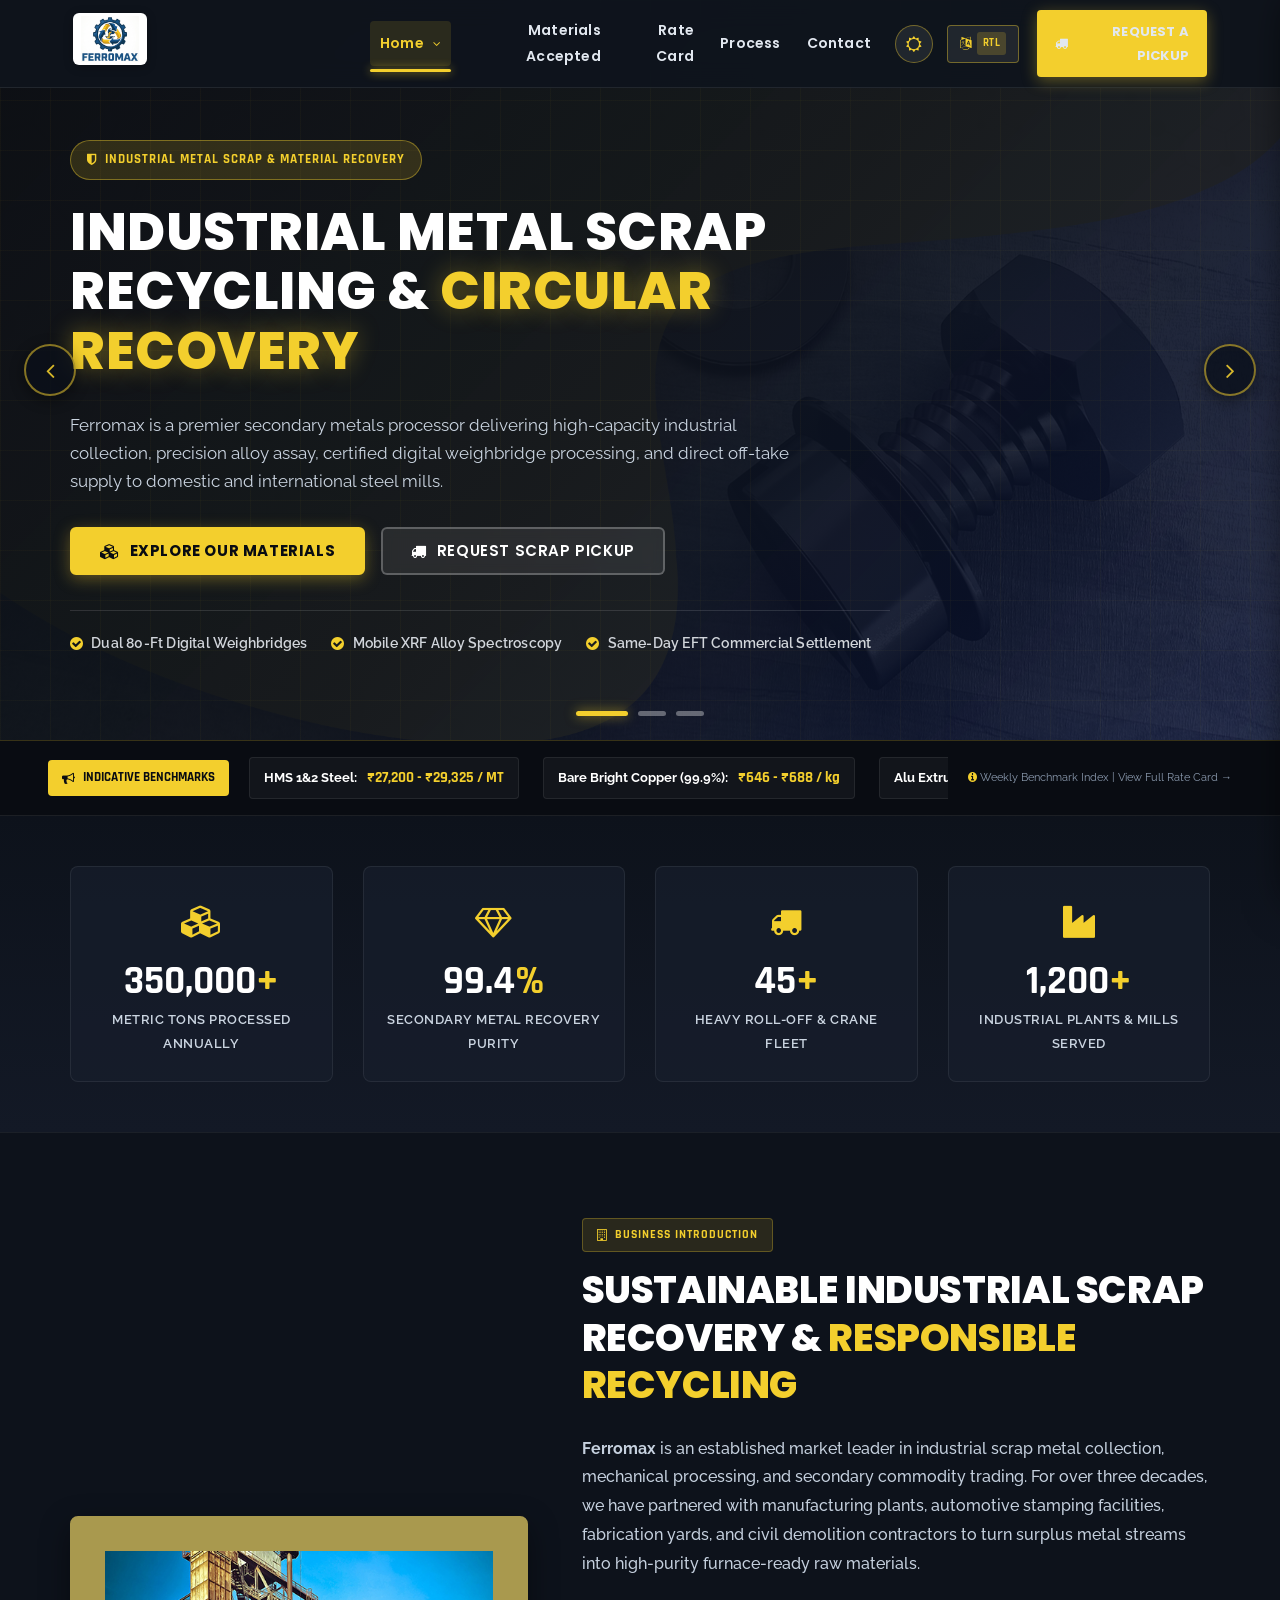
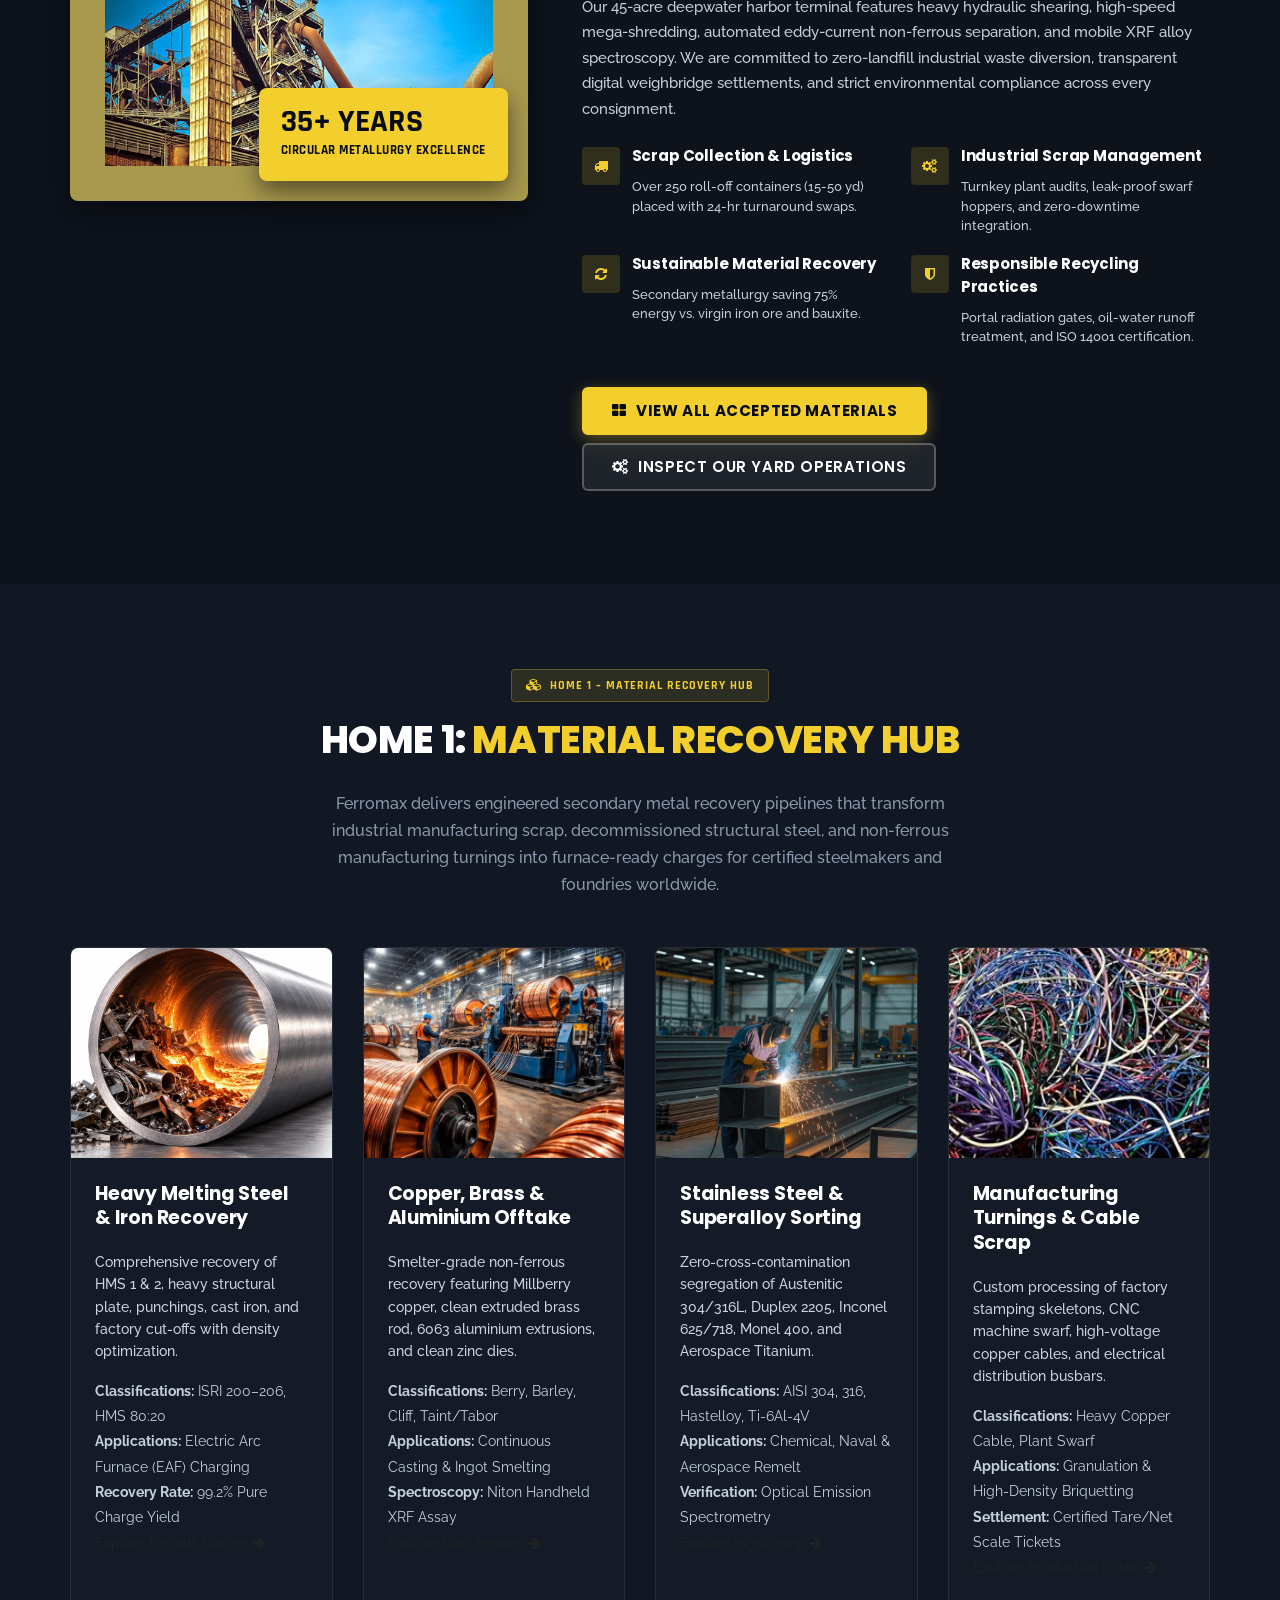
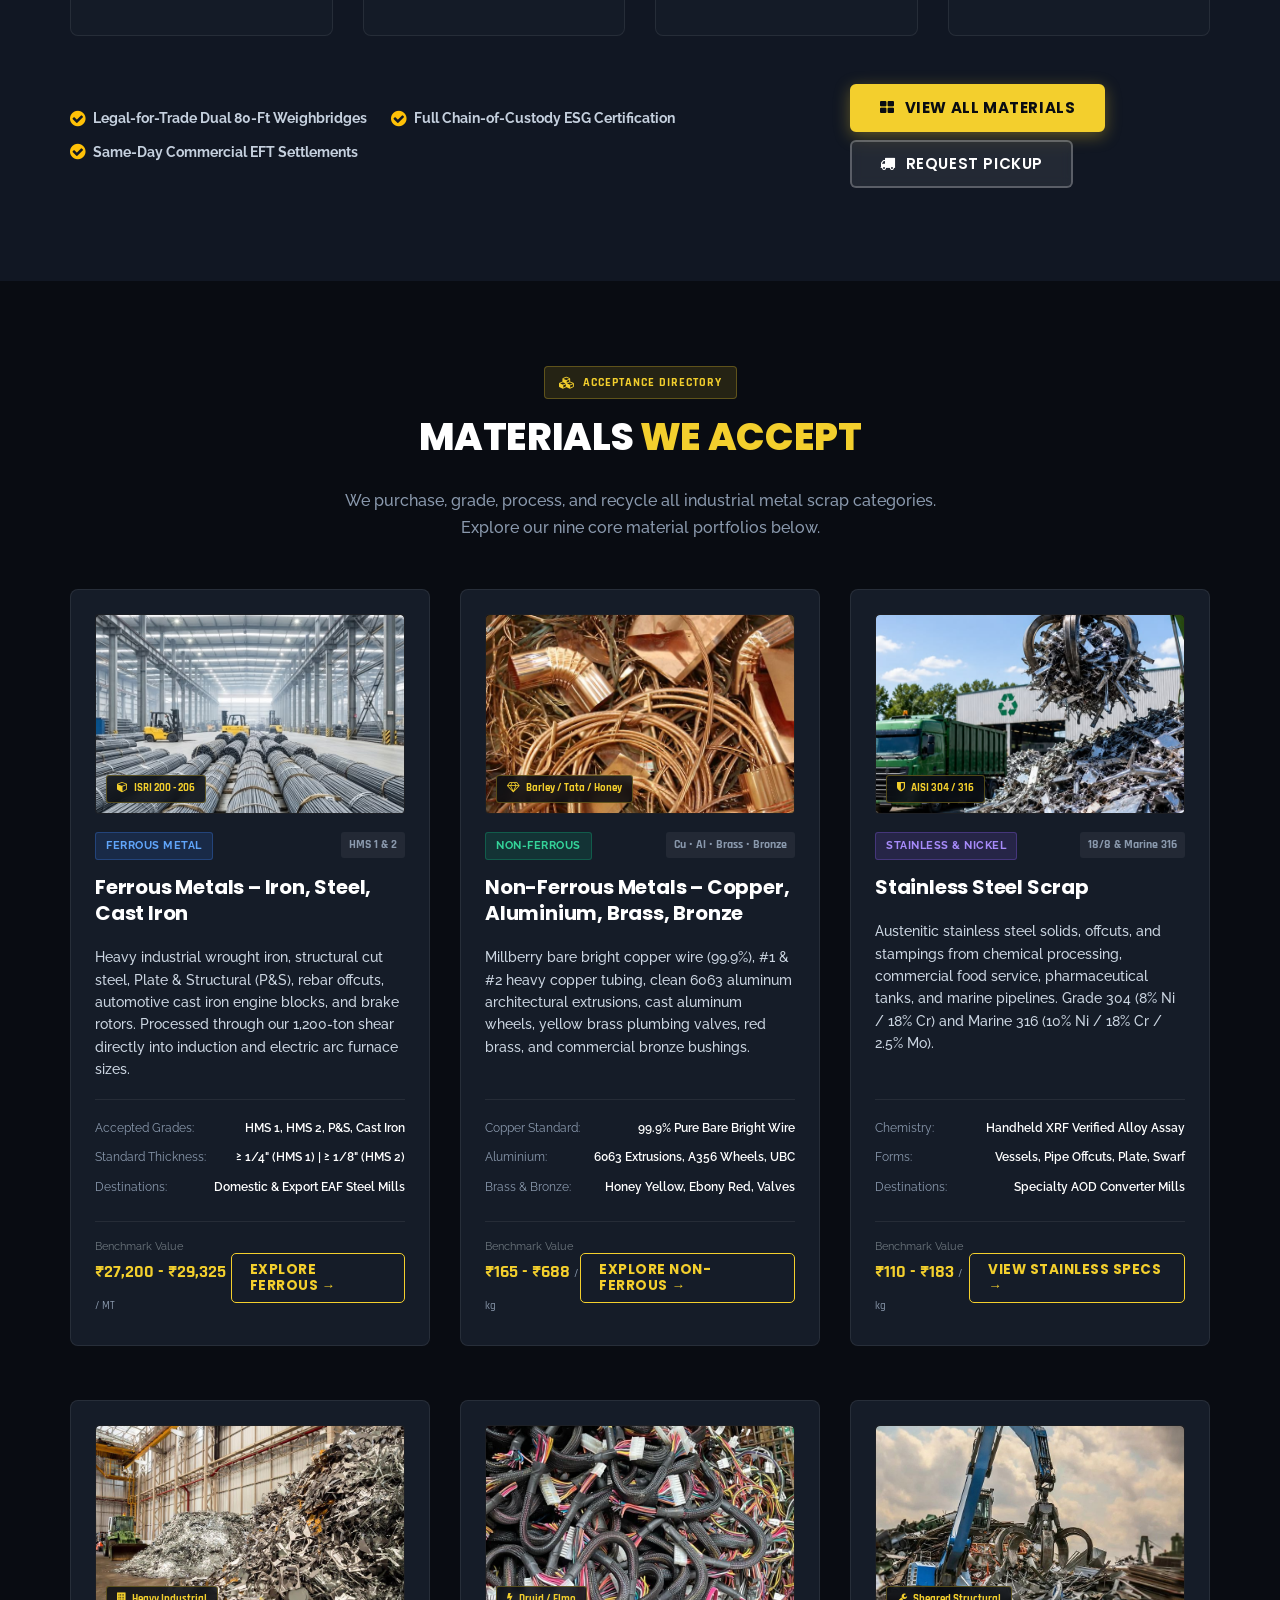
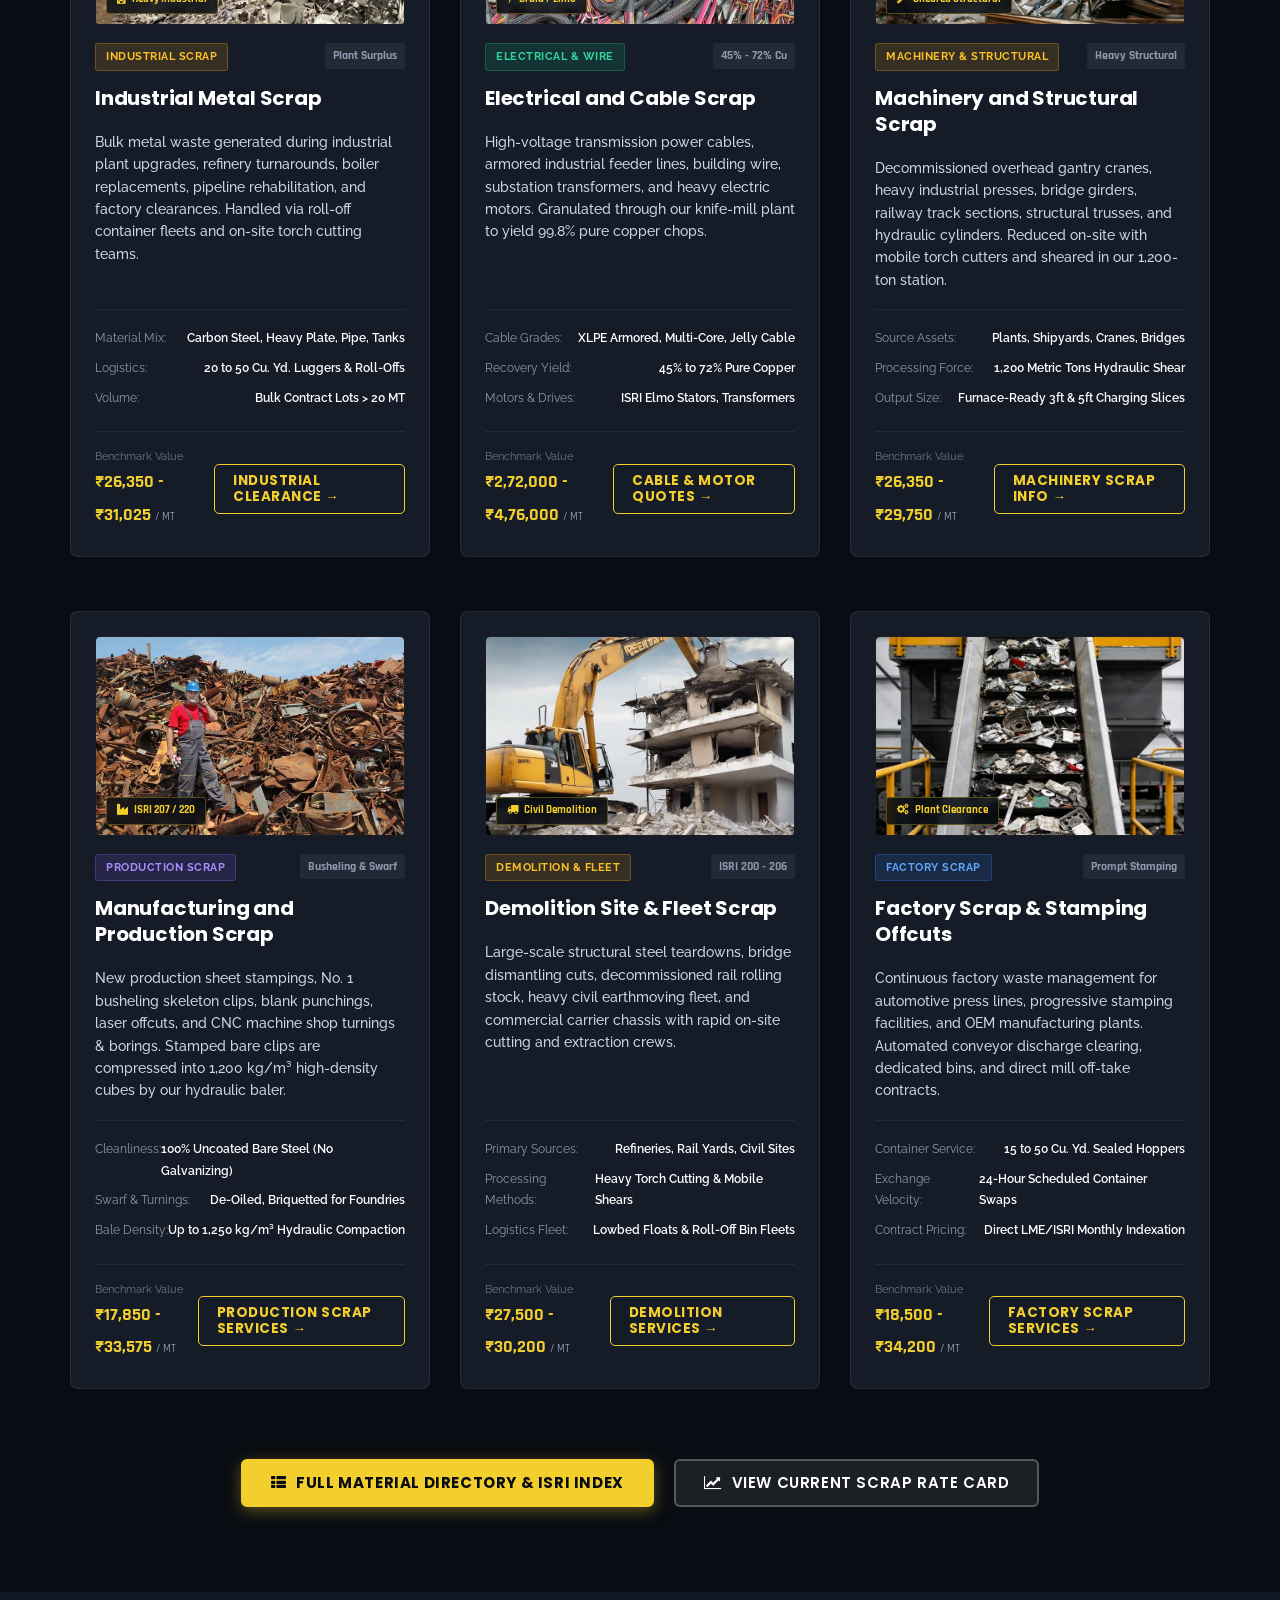
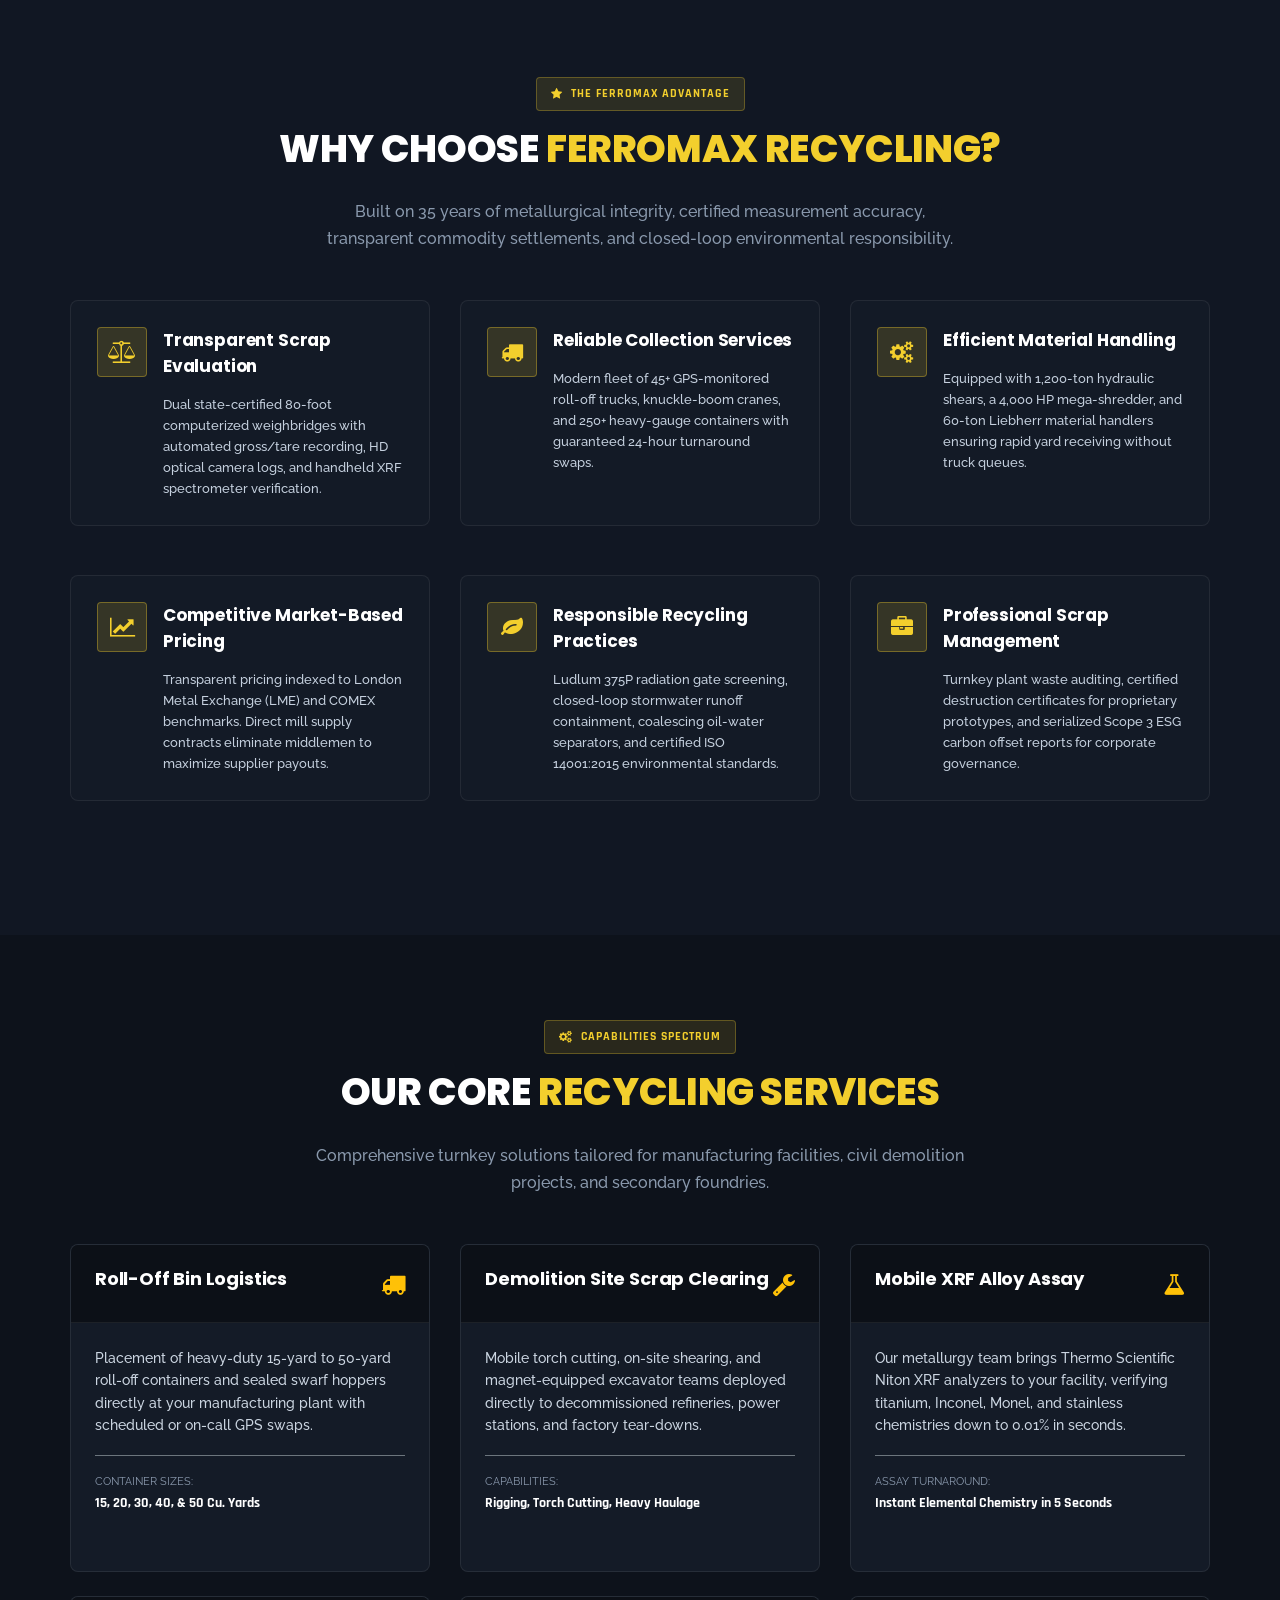
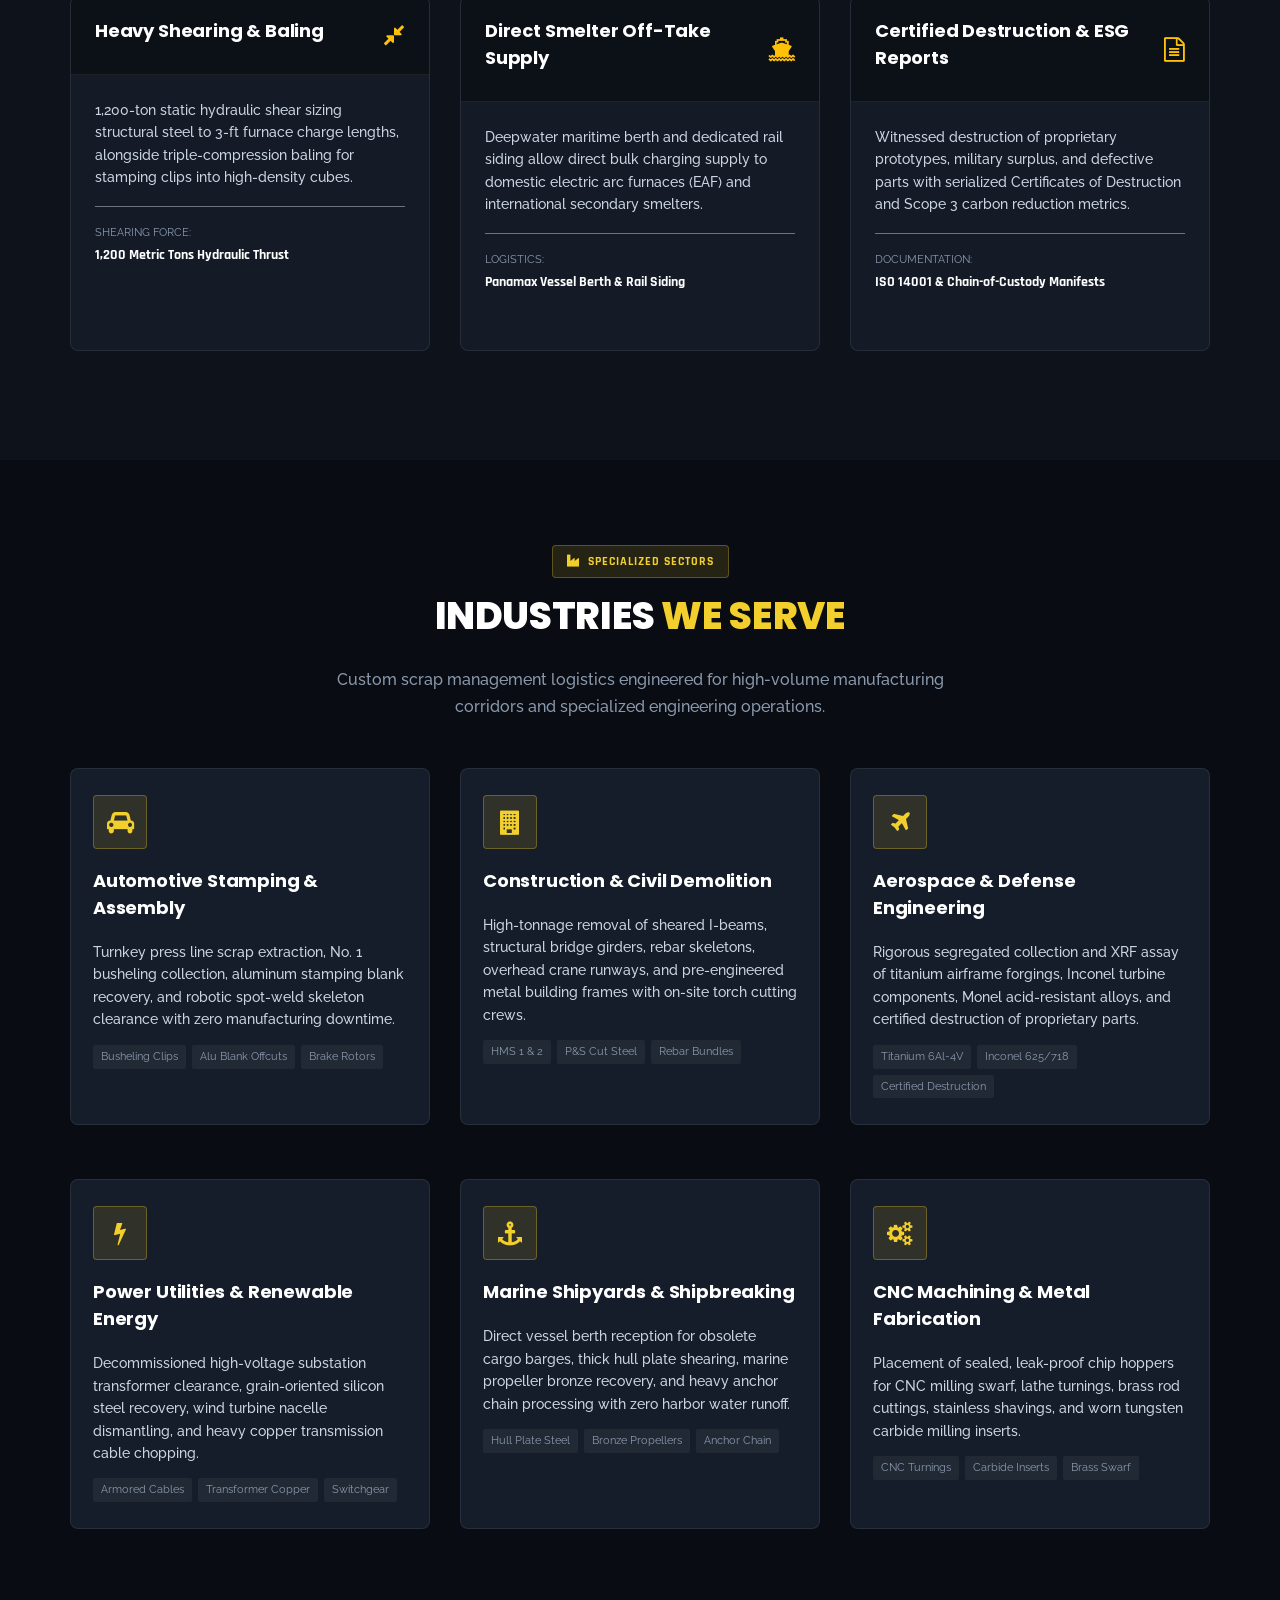
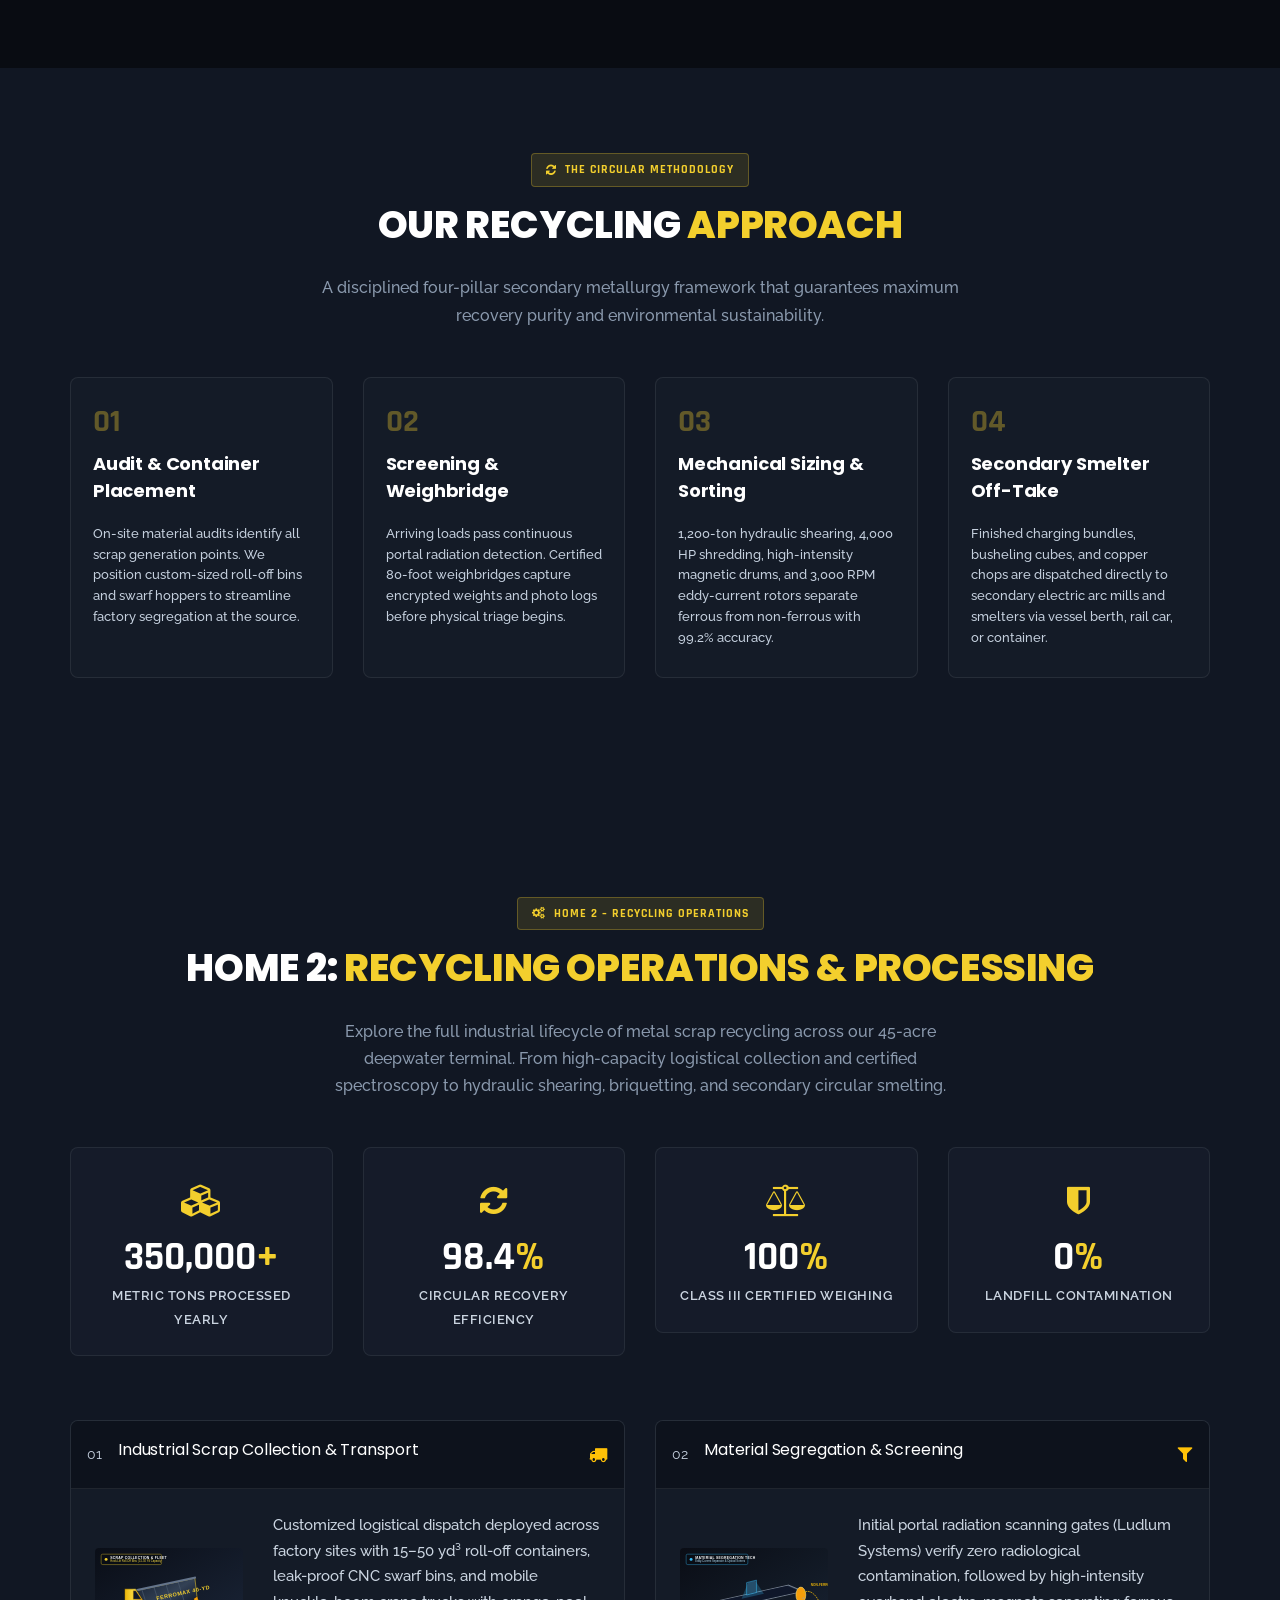
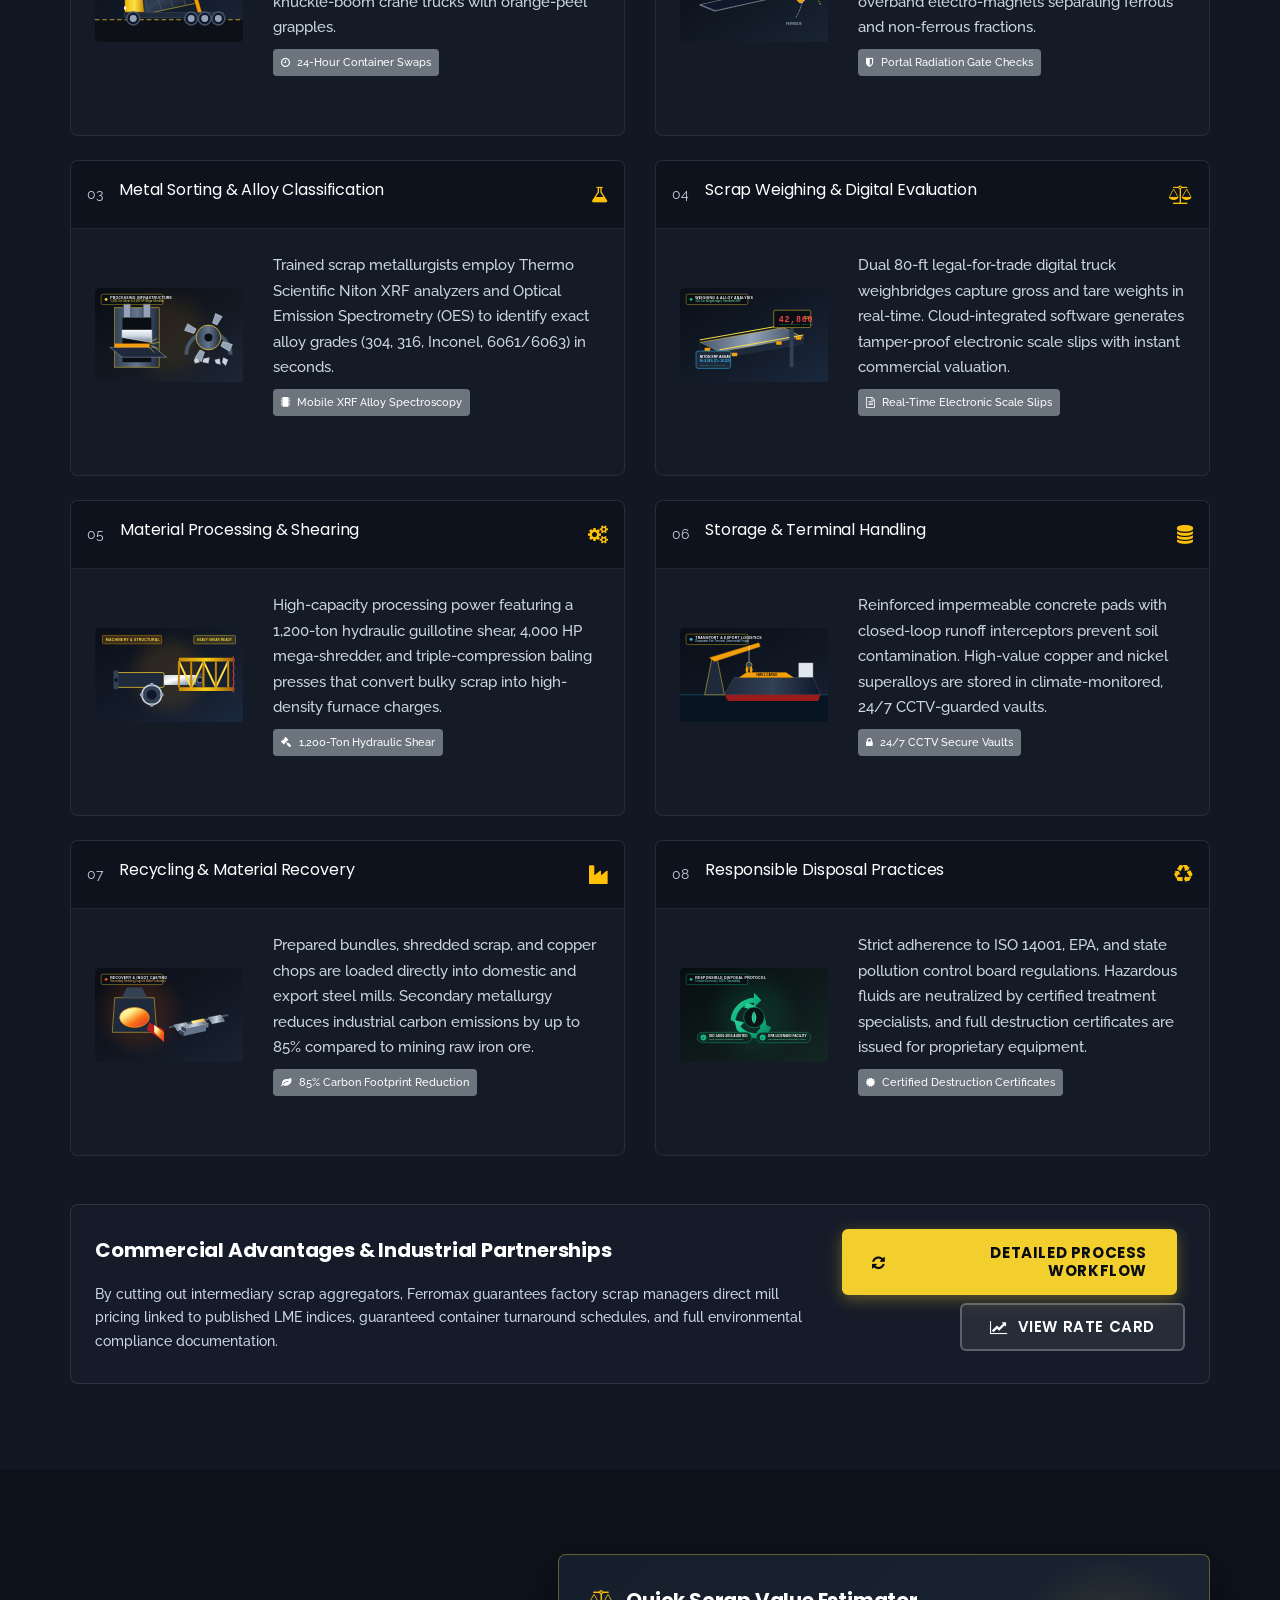
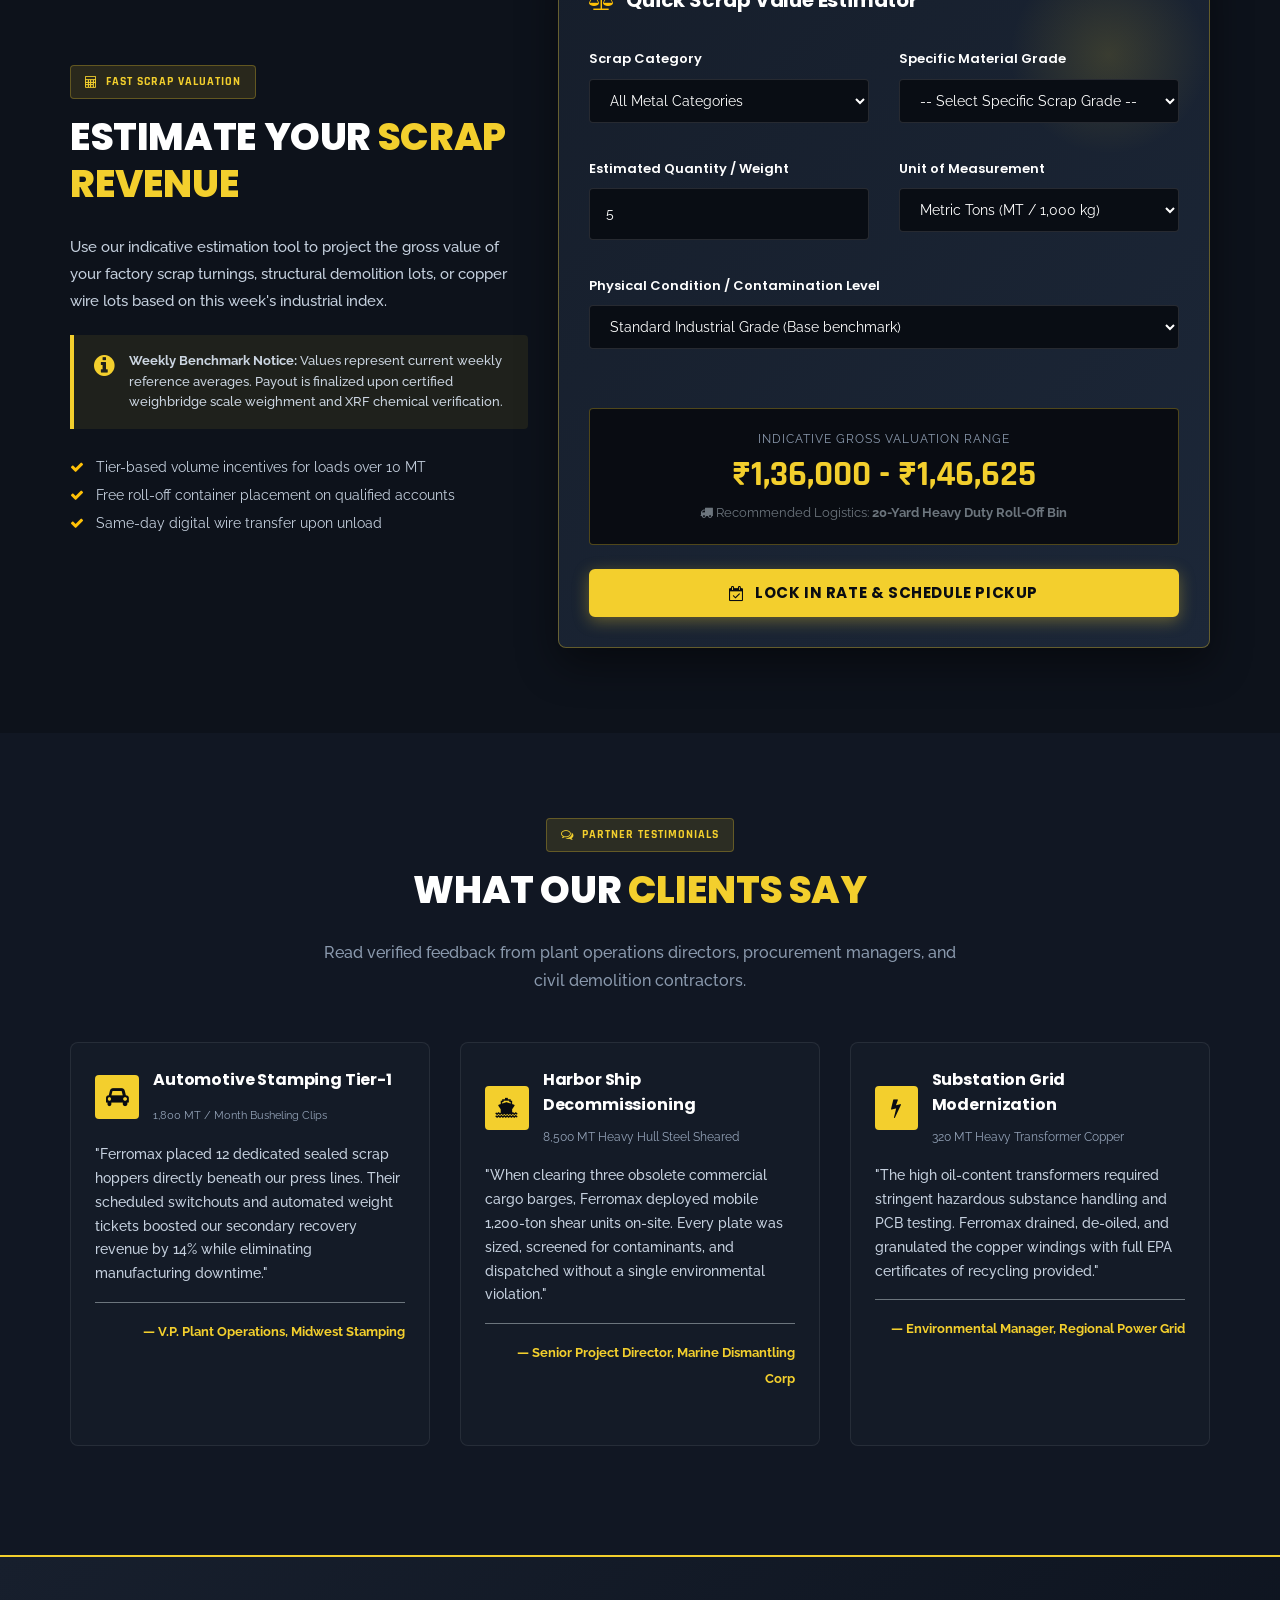
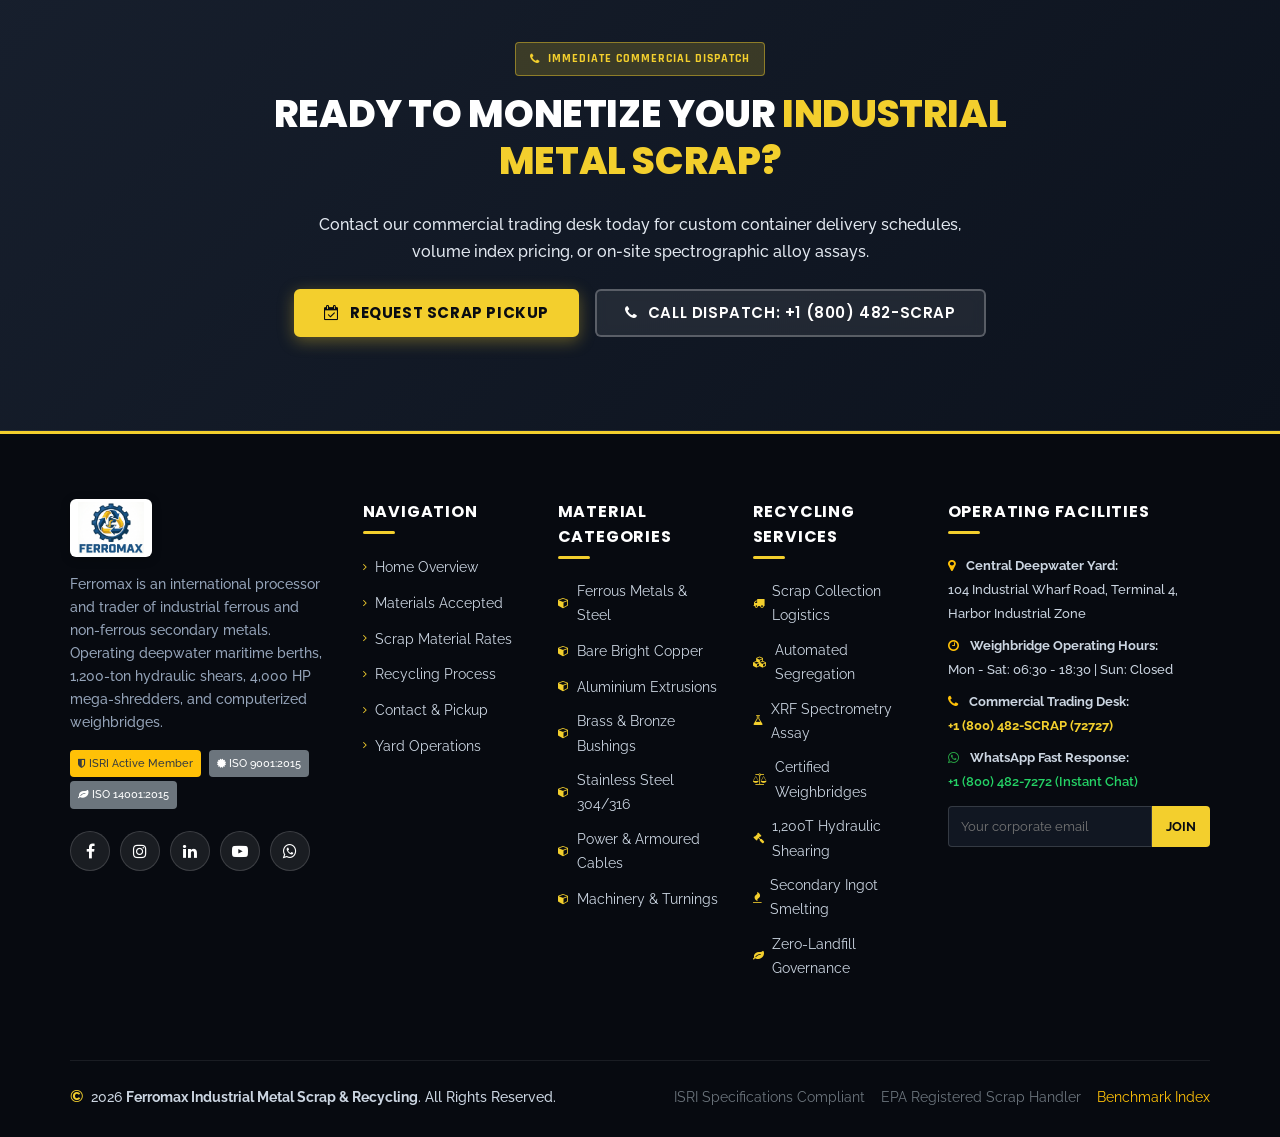
==== commit 9145a85a: "made changes in code for refinement" ====
--- a/index.html
+++ b/index.html
@@ -22,7 +22,9 @@
       <!-- custom industrial styles -->
       <link rel="stylesheet" href="assets/css/industrial.css">
       <!-- favicon -->
-      <link rel="icon" href="assets/images/fevicon.png" type="image/gif" />
+      <!-- favicon -->
+      <link rel="icon" href="assets/images/Metal Logo.png" type="image/png" />
+      <link rel="shortcut icon" href="assets/images/fevicon.png" type="image/png" />
       <!-- Theme & Direction Persistence Script: Immediate Execution in Head -->
       <script>
          (function() {
@@ -42,12 +44,8 @@
       <div class="sidepanel-overlay"></div>
       <div id="mySidepanel" class="sidepanel-custom">
          <div class="sidepanel-header">
-            <a href="index.html" class="brand-link">
-               <div class="brand-icon"><i class="fa fa-recycle"></i></div>
-               <div class="brand-text-wrap">
-                  <span class="brand-title">FERRO<span>MAX</span></span>
-                  <span class="brand-tagline">Industrial Scrap</span>
-               </div>
+            <a href="index.html" class="brand-link" aria-label="Ferromax Industrial Scrap">
+               <img src="assets/images/Metal Logo.png" alt="Ferromax Industrial Scrap" class="brand-logo-img sidepanel-logo-img">
             </a>
             <button class="sidepanel-close" aria-label="Close Navigation"><i class="fa fa-times"></i></button>
          </div>
@@ -92,12 +90,8 @@
          <div class="container-fluid px-lg-5">
             <div class="row d_flex align-items-center">
                <div class="col-lg-3 col-md-4 col-7 logo_section">
-                  <a href="index.html" class="brand-link">
-                     <div class="brand-icon"><i class="fa fa-recycle"></i></div>
-                     <div class="brand-text-wrap">
-                        <span class="brand-title">FERRO<span>MAX</span></span>
-                        <span class="brand-tagline">Metal Scrap &amp; Recycling</span>
-                     </div>
+                  <a href="index.html" class="brand-link" aria-label="Ferromax Industrial Metal Scrap &amp; Recycling">
+                     <img src="assets/images/Metal Logo.png" alt="Ferromax Industrial Metal Scrap &amp; Recycling" class="brand-logo-img">
                   </a>
                </div>
                <div class="col-lg-9 col-md-8 col-5 text-right d-flex align-items-center justify-content-end">
@@ -377,10 +371,10 @@
                      <h2 class="section-main-heading">
                         SUSTAINABLE INDUSTRIAL SCRAP RECOVERY &amp; <span>RESPONSIBLE RECYCLING</span>
                      </h2>
-                     <p style="font-size: 16px; color: #cbd5e1; line-height: 1.8; margin-bottom: 16px;">
+                     <p style="font-size: 16px; line-height: 1.8; margin-bottom: 16px;">
                         <strong>Ferromax</strong> is an established market leader in industrial scrap metal collection, mechanical processing, and secondary commodity trading. For over three decades, we have partnered with manufacturing plants, automotive stamping facilities, fabrication yards, and civil demolition contractors to turn surplus metal streams into high-purity furnace-ready raw materials.
                      </p>
-                     <p style="font-size: 15px; color: #94a3b8; line-height: 1.7; margin-bottom: 22px;">
+                     <p style="font-size: 15px; line-height: 1.7; margin-bottom: 22px;">
                         Our 45-acre deepwater harbor terminal features heavy hydraulic shearing, high-speed mega-shredding, automated eddy-current non-ferrous separation, and mobile XRF alloy spectroscopy. We are committed to zero-landfill industrial waste diversion, transparent digital weighbridge settlements, and strict environmental compliance across every consignment.
                      </p>
 
@@ -392,8 +386,8 @@
                                  <i class="fa fa-truck"></i>
                               </div>
                               <div>
-                                 <h5 style="color: #fff; font-size: 15px; margin: 0; font-weight: 700;">Scrap Collection &amp; Logistics</h5>
-                                 <p style="color: #94a3b8; font-size: 13px; line-height: 1.5; margin: 0;">Over 250 roll-off containers (15-50 yd) placed with 24-hr turnaround swaps.</p>
+                                 <h5 style="font-size: 15px; margin: 0; font-weight: 700;">Scrap Collection &amp; Logistics</h5>
+                                 <p style="font-size: 13px; line-height: 1.5; margin: 0;">Over 250 roll-off containers (15-50 yd) placed with 24-hr turnaround swaps.</p>
                               </div>
                            </div>
                         </div>
@@ -403,8 +397,8 @@
                                  <i class="fa fa-cogs"></i>
                               </div>
                               <div>
-                                 <h5 style="color: #fff; font-size: 15px; margin: 0; font-weight: 700;">Industrial Scrap Management</h5>
-                                 <p style="color: #94a3b8; font-size: 13px; line-height: 1.5; margin: 0;">Turnkey plant audits, leak-proof swarf hoppers, and zero-downtime integration.</p>
+                                 <h5 style="font-size: 15px; margin: 0; font-weight: 700;">Industrial Scrap Management</h5>
+                                 <p style="font-size: 13px; line-height: 1.5; margin: 0;">Turnkey plant audits, leak-proof swarf hoppers, and zero-downtime integration.</p>
                               </div>
                            </div>
                         </div>
@@ -414,8 +408,8 @@
                                  <i class="fa fa-refresh"></i>
                               </div>
                               <div>
-                                 <h5 style="color: #fff; font-size: 15px; margin: 0; font-weight: 700;">Sustainable Material Recovery</h5>
-                                 <p style="color: #94a3b8; font-size: 13px; line-height: 1.5; margin: 0;">Secondary metallurgy saving 75% energy vs. virgin iron ore and bauxite.</p>
+                                 <h5 style="font-size: 15px; margin: 0; font-weight: 700;">Sustainable Material Recovery</h5>
+                                 <p style="font-size: 13px; line-height: 1.5; margin: 0;">Secondary metallurgy saving 75% energy vs. virgin iron ore and bauxite.</p>
                               </div>
                            </div>
                         </div>
@@ -425,8 +419,8 @@
                                  <i class="fa fa-shield"></i>
                               </div>
                               <div>
-                                 <h5 style="color: #fff; font-size: 15px; margin: 0; font-weight: 700;">Responsible Recycling Practices</h5>
-                                 <p style="color: #94a3b8; font-size: 13px; line-height: 1.5; margin: 0;">Portal radiation gates, oil-water runoff treatment, and ISO 14001 certification.</p>
+                                 <h5 style="font-size: 15px; margin: 0; font-weight: 700;">Responsible Recycling Practices</h5>
+                                 <p style="font-size: 13px; line-height: 1.5; margin: 0;">Portal radiation gates, oil-water runoff treatment, and ISO 14001 certification.</p>
                               </div>
                            </div>
                         </div>
@@ -566,15 +560,15 @@
                   <div class="d-flex flex-wrap gap-4">
                      <div class="d-flex align-items-center mr-4 mb-2">
                         <i class="fa fa-check-circle text-warning mr-2" style="font-size: 18px;"></i>
-                        <span style="font-size: 14px; font-weight: 600; color: #cbd5e1;">Legal-for-Trade Dual 80-Ft Weighbridges</span>
+                        <span class="font-weight-bold" style="font-size: 14px;">Legal-for-Trade Dual 80-Ft Weighbridges</span>
                      </div>
                      <div class="d-flex align-items-center mr-4 mb-2">
                         <i class="fa fa-check-circle text-warning mr-2" style="font-size: 18px;"></i>
-                        <span style="font-size: 14px; font-weight: 600; color: #cbd5e1;">Full Chain-of-Custody ESG Certification</span>
+                        <span class="font-weight-bold" style="font-size: 14px;">Full Chain-of-Custody ESG Certification</span>
                      </div>
                      <div class="d-flex align-items-center mb-2">
                         <i class="fa fa-check-circle text-warning mr-2" style="font-size: 18px;"></i>
-                        <span style="font-size: 14px; font-weight: 600; color: #cbd5e1;">Same-Day Commercial EFT Settlements</span>
+                        <span class="font-weight-bold" style="font-size: 14px;">Same-Day Commercial EFT Settlements</span>
                      </div>
                   </div>
                </div>
@@ -907,8 +901,8 @@
                   <div class="why-feature-card">
                      <div class="why-icon-box"><i class="fa fa-balance-scale"></i></div>
                      <div>
-                        <h4 style="color: #fff; font-size: 17px; font-weight: 700; margin-bottom: 6px;">Transparent Scrap Evaluation</h4>
-                        <p style="color: #94a3b8; font-size: 13px; line-height: 1.6; margin: 0;">
+                        <h4 style="font-size: 17px; font-weight: 700; margin-bottom: 6px;">Transparent Scrap Evaluation</h4>
+                        <p style="font-size: 13px; line-height: 1.6; margin: 0;">
                            Dual state-certified 80-foot computerized weighbridges with automated gross/tare recording, HD optical camera logs, and handheld XRF spectrometer verification.
                         </p>
                      </div>
@@ -920,8 +914,8 @@
                   <div class="why-feature-card">
                      <div class="why-icon-box"><i class="fa fa-truck"></i></div>
                      <div>
-                        <h4 style="color: #fff; font-size: 17px; font-weight: 700; margin-bottom: 6px;">Reliable Collection Services</h4>
-                        <p style="color: #94a3b8; font-size: 13px; line-height: 1.6; margin: 0;">
+                        <h4 style="font-size: 17px; font-weight: 700; margin-bottom: 6px;">Reliable Collection Services</h4>
+                        <p style="font-size: 13px; line-height: 1.6; margin: 0;">
                            Modern fleet of 45+ GPS-monitored roll-off trucks, knuckle-boom cranes, and 250+ heavy-gauge containers with guaranteed 24-hour turnaround swaps.
                         </p>
                      </div>
@@ -933,8 +927,8 @@
                   <div class="why-feature-card">
                      <div class="why-icon-box"><i class="fa fa-gears"></i></div>
                      <div>
-                        <h4 style="color: #fff; font-size: 17px; font-weight: 700; margin-bottom: 6px;">Efficient Material Handling</h4>
-                        <p style="color: #94a3b8; font-size: 13px; line-height: 1.6; margin: 0;">
+                        <h4 style="font-size: 17px; font-weight: 700; margin-bottom: 6px;">Efficient Material Handling</h4>
+                        <p style="font-size: 13px; line-height: 1.6; margin: 0;">
                            Equipped with 1,200-ton hydraulic shears, a 4,000 HP mega-shredder, and 60-ton Liebherr material handlers ensuring rapid yard receiving without truck queues.
                         </p>
                      </div>
@@ -946,8 +940,8 @@
                   <div class="why-feature-card">
                      <div class="why-icon-box"><i class="fa fa-line-chart"></i></div>
                      <div>
-                        <h4 style="color: #fff; font-size: 17px; font-weight: 700; margin-bottom: 6px;">Competitive Market-Based Pricing</h4>
-                        <p style="color: #94a3b8; font-size: 13px; line-height: 1.6; margin: 0;">
+                        <h4 style="font-size: 17px; font-weight: 700; margin-bottom: 6px;">Competitive Market-Based Pricing</h4>
+                        <p style="font-size: 13px; line-height: 1.6; margin: 0;">
                            Transparent pricing indexed to London Metal Exchange (LME) and COMEX benchmarks. Direct mill supply contracts eliminate middlemen to maximize supplier payouts.
                         </p>
                      </div>
@@ -959,8 +953,8 @@
                   <div class="why-feature-card">
                      <div class="why-icon-box"><i class="fa fa-leaf"></i></div>
                      <div>
-                        <h4 style="color: #fff; font-size: 17px; font-weight: 700; margin-bottom: 6px;">Responsible Recycling Practices</h4>
-                        <p style="color: #94a3b8; font-size: 13px; line-height: 1.6; margin: 0;">
+                        <h4 style="font-size: 17px; font-weight: 700; margin-bottom: 6px;">Responsible Recycling Practices</h4>
+                        <p style="font-size: 13px; line-height: 1.6; margin: 0;">
                            Ludlum 375P radiation gate screening, closed-loop stormwater runoff containment, coalescing oil-water separators, and certified ISO 14001:2015 environmental standards.
                         </p>
                      </div>
@@ -972,8 +966,8 @@
                   <div class="why-feature-card">
                      <div class="why-icon-box"><i class="fa fa-briefcase"></i></div>
                      <div>
-                        <h4 style="color: #fff; font-size: 17px; font-weight: 700; margin-bottom: 6px;">Professional Scrap Management</h4>
-                        <p style="color: #94a3b8; font-size: 13px; line-height: 1.6; margin: 0;">
+                        <h4 style="font-size: 17px; font-weight: 700; margin-bottom: 6px;">Professional Scrap Management</h4>
+                        <p style="font-size: 13px; line-height: 1.6; margin: 0;">
                            Turnkey plant waste auditing, certified destruction certificates for proprietary prototypes, and serialized Scope 3 ESG carbon offset reports for corporate governance.
                         </p>
                      </div>
@@ -1239,8 +1233,8 @@
                <div class="col-lg-3 col-sm-6 mb-4">
                   <div class="approach-step-card">
                      <div class="approach-step-num">01</div>
-                     <h4 style="color: #fff; font-size: 18px; font-weight: 700; margin-bottom: 10px;">Audit &amp; Container Placement</h4>
-                     <p style="color: #94a3b8; font-size: 13px; line-height: 1.6;">
+                     <h4 style="font-size: 18px; font-weight: 700; margin-bottom: 10px;">Audit &amp; Container Placement</h4>
+                     <p style="font-size: 13px; line-height: 1.6;">
                         On-site material audits identify all scrap generation points. We position custom-sized roll-off bins and swarf hoppers to streamline factory segregation at the source.
                      </p>
                   </div>
@@ -1250,8 +1244,8 @@
                <div class="col-lg-3 col-sm-6 mb-4">
                   <div class="approach-step-card">
                      <div class="approach-step-num">02</div>
-                     <h4 style="color: #fff; font-size: 18px; font-weight: 700; margin-bottom: 10px;">Screening &amp; Weighbridge</h4>
-                     <p style="color: #94a3b8; font-size: 13px; line-height: 1.6;">
+                     <h4 style="font-size: 18px; font-weight: 700; margin-bottom: 10px;">Screening &amp; Weighbridge</h4>
+                     <p style="font-size: 13px; line-height: 1.6;">
                         Arriving loads pass continuous portal radiation detection. Certified 80-foot weighbridges capture encrypted weights and photo logs before physical triage begins.
                      </p>
                   </div>
@@ -1261,8 +1255,8 @@
                <div class="col-lg-3 col-sm-6 mb-4">
                   <div class="approach-step-card">
                      <div class="approach-step-num">03</div>
-                     <h4 style="color: #fff; font-size: 18px; font-weight: 700; margin-bottom: 10px;">Mechanical Sizing &amp; Sorting</h4>
-                     <p style="color: #94a3b8; font-size: 13px; line-height: 1.6;">
+                     <h4 style="font-size: 18px; font-weight: 700; margin-bottom: 10px;">Mechanical Sizing &amp; Sorting</h4>
+                     <p style="font-size: 13px; line-height: 1.6;">
                         1,200-ton hydraulic shearing, 4,000 HP shredding, high-intensity magnetic drums, and 3,000 RPM eddy-current rotors separate ferrous from non-ferrous with 99.2% accuracy.
                      </p>
                   </div>
@@ -1272,8 +1266,8 @@
                <div class="col-lg-3 col-sm-6 mb-4">
                   <div class="approach-step-card">
                      <div class="approach-step-num">04</div>
-                     <h4 style="color: #fff; font-size: 18px; font-weight: 700; margin-bottom: 10px;">Secondary Smelter Off-Take</h4>
-                     <p style="color: #94a3b8; font-size: 13px; line-height: 1.6;">
+                     <h4 style="font-size: 18px; font-weight: 700; margin-bottom: 10px;">Secondary Smelter Off-Take</h4>
+                     <p style="font-size: 13px; line-height: 1.6;">
                         Finished charging bundles, busheling cubes, and copper chops are dispatched directly to secondary electric arc mills and smelters via vessel berth, rail car, or container.
                      </p>
                   </div>
@@ -1541,13 +1535,13 @@
             </div>
 
             <!-- Business Operations & Customer Benefits Strip -->
-            <div class="card p-4 mt-4" style="background: rgba(23, 31, 45, 0.7); border: 1px solid rgba(255,255,255,0.1); border-radius: 8px;">
+            <div class="card p-4 mt-4 commercial-benefits-strip">
                <div class="row align-items-center">
                   <div class="col-lg-8 mb-lg-0 mb-3">
-                     <h4 style="color: #fff; font-size: 20px; font-weight: 700; margin-bottom: 8px;">
+                     <h4 style="font-size: 20px; font-weight: 700; margin-bottom: 8px;">
                         Commercial Advantages &amp; Industrial Partnerships
                      </h4>
-                     <p style="color: #cbd5e1; font-size: 14px; line-height: 1.7; margin: 0;">
+                     <p style="font-size: 14px; line-height: 1.7; margin: 0;">
                         By cutting out intermediary scrap aggregators, Ferromax guarantees factory scrap managers direct mill pricing linked to published LME indices, guaranteed container turnaround schedules, and full environmental compliance documentation.
                      </p>
                   </div>
@@ -1571,7 +1565,7 @@
                <div class="col-lg-5 mb-lg-0 mb-5">
                   <span class="section-badge-tag"><i class="fa fa-calculator"></i> Fast Scrap Valuation</span>
                   <h2 class="section-main-heading">ESTIMATE YOUR <span>SCRAP REVENUE</span></h2>
-                  <p style="font-size: 15px; color: #cbd5e1; line-height: 1.8; margin-bottom: 20px;">
+                  <p style="font-size: 15px; line-height: 1.8; margin-bottom: 20px;">
                      Use our indicative estimation tool to project the gross value of your factory scrap turnings, structural demolition lots, or copper wire lots based on this week's industrial index.
                   </p>
                   <div class="rate-notice-callout mb-4">
@@ -1580,7 +1574,7 @@
                         <strong>Weekly Benchmark Notice:</strong> Values represent current weekly reference averages. Payout is finalized upon certified weighbridge scale weighment and XRF chemical verification.
                      </p>
                   </div>
-                  <ul class="list-unstyled text-light" style="font-size: 14px; line-height: 2;">
+                  <ul class="list-unstyled" style="font-size: 14px; line-height: 2;">
                      <li><i class="fa fa-check text-warning mr-2"></i> Tier-based volume incentives for loads over 10 MT</li>
                      <li><i class="fa fa-check text-warning mr-2"></i> Free roll-off container placement on qualified accounts</li>
                      <li><i class="fa fa-check text-warning mr-2"></i> Same-day digital wire transfer upon unload</li>
@@ -1589,7 +1583,7 @@
 
                <div class="col-lg-7">
                   <div class="scrap-calculator-card">
-                     <h4 style="color: #ffffff; font-size: 20px; font-weight: 700; margin-bottom: 20px; border-bottom: 1px solid rgba(255,255,255,0.1); padding-bottom: 12px;">
+                     <h4 style="font-size: 20px; font-weight: 700; margin-bottom: 20px; padding-bottom: 12px;">
                         <i class="fa fa-balance-scale text-warning mr-2"></i> Quick Scrap Value Estimator
                      </h4>
                      <div class="row">
@@ -1673,11 +1667,11 @@
                            <i class="fa fa-car"></i>
                         </div>
                         <div>
-                           <h5 style="color: #fff; margin: 0; font-size: 16px; font-weight: 700;">Automotive Stamping Tier-1</h5>
+                           <h5 style="margin: 0; font-size: 16px; font-weight: 700;">Automotive Stamping Tier-1</h5>
                            <small style="color: #94a3b8;">1,800 MT / Month Busheling Clips</small>
                         </div>
                      </div>
-                     <p style="font-size: 14px; color: #cbd5e1; line-height: 1.7;">
+                     <p style="font-size: 14px; line-height: 1.7;">
                         "Ferromax placed 12 dedicated sealed scrap hoppers directly beneath our press lines. Their scheduled switchouts and automated weight tickets boosted our secondary recovery revenue by 14% while eliminating manufacturing downtime."
                      </p>
                      <div class="mt-3 pt-3 border-top border-secondary text-right">
@@ -1694,11 +1688,11 @@
                            <i class="fa fa-ship"></i>
                         </div>
                         <div>
-                           <h5 style="color: #fff; margin: 0; font-size: 16px; font-weight: 700;">Harbor Ship Decommissioning</h5>
+                           <h5 style="margin: 0; font-size: 16px; font-weight: 700;">Harbor Ship Decommissioning</h5>
                            <div style="color: #94a3b8; font-size: 12px;">8,500 MT Heavy Hull Steel Sheared</div>
                         </div>
                      </div>
-                     <p style="font-size: 14px; color: #cbd5e1; line-height: 1.7;">
+                     <p style="font-size: 14px; line-height: 1.7;">
                         "When clearing three obsolete commercial cargo barges, Ferromax deployed mobile 1,200-ton shear units on-site. Every plate was sized, screened for contaminants, and dispatched without a single environmental violation."
                      </p>
                      <div class="mt-3 pt-3 border-top border-secondary text-right">
@@ -1715,11 +1709,11 @@
                            <i class="fa fa-bolt"></i>
                         </div>
                         <div>
-                           <h5 style="color: #fff; margin: 0; font-size: 16px; font-weight: 700;">Substation Grid Modernization</h5>
+                           <h5 style="margin: 0; font-size: 16px; font-weight: 700;">Substation Grid Modernization</h5>
                            <div style="color: #94a3b8; font-size: 12px;">320 MT Heavy Transformer Copper</div>
                         </div>
                      </div>
-                     <p style="font-size: 14px; color: #cbd5e1; line-height: 1.7;">
+                     <p style="font-size: 14px; line-height: 1.7;">
                         "The high oil-content transformers required stringent hazardous substance handling and PCB testing. Ferromax drained, de-oiled, and granulated the copper windings with full EPA certificates of recycling provided."
                      </p>
                      <div class="mt-3 pt-3 border-top border-secondary text-right">
@@ -1732,7 +1726,7 @@
       </section>
 
       <!-- 10. Customer Enquiry CTA Banner -->
-      <section class="section-py text-center position-relative" style="background: linear-gradient(135deg, #171f2d 0%, #0c121d 100%); border-top: 2px solid #f3cf2d; border-bottom: 1px solid rgba(255,255,255,0.08);">
+      <section class="section-py text-center position-relative cta-banner-industrial">
          <div class="container">
             <div class="row justify-content-center">
                <div class="col-lg-9">
@@ -1765,12 +1759,8 @@
             <div class="row">
                <!-- Col 1: Brand Introduction & Social Media -->
                <div class="col-lg-3 col-md-6 mb-4">
-                  <a href="index.html" class="brand-link mb-3 d-inline-flex">
-                     <div class="brand-icon"><i class="fa fa-recycle"></i></div>
-                     <div class="brand-text-wrap">
-                        <span class="brand-title">FERRO<span>MAX</span></span>
-                        <span class="brand-tagline">Industrial Scrap &amp; Recycling</span>
-                     </div>
+                  <a href="index.html" class="brand-link mb-3 d-inline-flex" aria-label="Ferromax Industrial Scrap &amp; Recycling">
+                     <img src="assets/images/Metal Logo.png" alt="Ferromax Industrial Scrap &amp; Recycling" class="brand-logo-img footer-logo-img">
                   </a>
                   <p style="font-size: 13.5px; color: #94a3b8; line-height: 1.7; margin-bottom: 16px;">
                      Ferromax is an international processor and trader of industrial ferrous and non-ferrous secondary metals. Operating deepwater maritime berths, 1,200-ton hydraulic shears, 4,000 HP mega-shredders, and computerized weighbridges.
--- a/assets/css/industrial.css
+++ b/assets/css/industrial.css
@@ -147,6 +147,59 @@
   text-decoration: none !important;
 }
 
+.brand-logo-img {
+  height: 52px;
+  width: auto;
+  max-height: 52px;
+  max-width: 220px;
+  object-fit: contain;
+  display: inline-block;
+  vertical-align: middle;
+  border-radius: 6px;
+  background: #ffffff;
+  padding: 3px 8px;
+  box-shadow: 0 2px 10px rgba(0, 0, 0, 0.25);
+  transition: transform 0.25s ease, box-shadow 0.25s ease;
+}
+
+.brand-link:hover .brand-logo-img {
+  transform: scale(1.03);
+  box-shadow: 0 4px 16px rgba(243, 207, 45, 0.4);
+}
+
+[data-theme="light"] .brand-logo-img {
+  background: #ffffff;
+  border: 1px solid #cbd5e1;
+  box-shadow: 0 2px 8px rgba(6, 21, 83, 0.08);
+}
+
+[data-theme="light"] .brand-link:hover .brand-logo-img {
+  border-color: #061553;
+  box-shadow: 0 4px 14px rgba(6, 21, 83, 0.18);
+}
+
+.header.header-scrolled .brand-logo-img {
+  height: 46px;
+  max-height: 46px;
+}
+
+.sidepanel-logo-img {
+  height: 48px;
+  max-height: 48px;
+}
+
+.footer-logo-img {
+  height: 58px;
+  max-height: 58px;
+}
+
+@media (max-width: 991px) {
+  .brand-logo-img {
+    height: 44px;
+    max-height: 44px;
+  }
+}
+
 .brand-icon {
   width: 46px;
   height: 46px;
@@ -1004,51 +1057,6 @@
   letter-spacing: 0.5px;
 }
 
-/* Stats Banner Section Card Styling - Crisp White Cards with Signature Blue */
-.stats-banner-section .stat-box-card {
-  background: #ffffff;
-  border: 1px solid #e2e8f0;
-  box-shadow: 0 4px 16px rgba(0, 0, 0, 0.08);
-}
-
-.stats-banner-section .stat-box-card::before {
-  background: #061553;
-}
-
-.stats-banner-section .stat-box-card:hover {
-  transform: translateY(-5px);
-  border-color: #061553;
-  box-shadow: 0 10px 25px rgba(6, 21, 83, 0.18);
-}
-
-.stats-banner-section .stat-box-card:hover::before {
-  transform: scaleX(1);
-}
-
-.stats-banner-section .stat-box-card .stat-icon,
-.stats-banner-section .stat-box-card .stat-icon i,
-.stats-banner-section .stat-box-card .stat-icon i.fa {
-  color: #061553;
-  transition: var(--transition);
-}
-
-.stats-banner-section .stat-box-card:hover .stat-icon,
-.stats-banner-section .stat-box-card:hover .stat-icon i.fa {
-  color: #1e40af;
-}
-
-.stats-banner-section .stat-box-card .stat-number {
-  color: #061553;
-}
-
-.stats-banner-section .stat-box-card .stat-number span {
-  color: #061553;
-}
-
-.stats-banner-section .stat-box-card .stat-label {
-  color: #061553;
-  font-weight: 700;
-}
 
 /* =====================================================================
    SECTION HEADINGS & COMMONS
@@ -1155,7 +1163,8 @@
   margin-bottom: 14px;
 }
 
-.inner-hero-lead {
+.inner-hero-lead,
+.inner-hero-subtitle {
   font-size: 17px;
   color: var(--brand-steel-light);
   line-height: 1.6;
@@ -2051,6 +2060,29 @@
 }
 
 /* =====================================================================
+   PRE-FOOTER CTA BANNER & COMMERCIAL STRIPS (DEFAULT DARK MODE)
+   ===================================================================== */
+.cta-banner-industrial {
+  background: linear-gradient(135deg, #171f2d 0%, #0c121d 100%);
+  border-top: 2px solid var(--brand-yellow);
+  border-bottom: 1px solid rgba(255, 255, 255, 0.08);
+}
+
+.commercial-benefits-strip {
+  background: rgba(23, 31, 45, 0.7);
+  border: 1px solid rgba(255, 255, 255, 0.1);
+  border-radius: 8px;
+}
+
+.commercial-benefits-strip h4 {
+  color: #ffffff;
+}
+
+.commercial-benefits-strip p {
+  color: var(--brand-steel-light);
+}
+
+/* =====================================================================
    CATALOGUE-STYLE MATERIAL HUB STYLES
    ===================================================================== */
 .catalogue-nav-strip {
@@ -2449,6 +2481,217 @@
 }
 
 /* =====================================================================
+   MATERIALS ACCEPTED DIRECTORY STYLES
+   ===================================================================== */
+.acceptance-stream-card {
+  background: #141b27;
+  border: 1px solid rgba(255, 255, 255, 0.08);
+  border-radius: var(--radius-md);
+  overflow: hidden;
+  margin-bottom: 30px;
+  transition: var(--transition);
+  height: calc(100% - 30px);
+  display: flex;
+  flex-direction: column;
+}
+
+.acceptance-stream-card:hover {
+  transform: translateY(-5px);
+  border-color: var(--brand-yellow);
+  box-shadow: 0 12px 30px rgba(0, 0, 0, 0.45);
+}
+
+.acceptance-card-img-wrap {
+  width: 100%;
+  height: 220px;
+  position: relative;
+  overflow: hidden;
+  background: #090d14;
+}
+
+.acceptance-card-img-wrap img {
+  width: 100%;
+  height: 100%;
+  object-fit: cover;
+  transition: transform 0.35s ease;
+}
+
+.acceptance-stream-card:hover .acceptance-card-img-wrap img {
+  transform: scale(1.04);
+}
+
+.acceptance-card-body {
+  padding: 24px;
+  flex-grow: 1;
+  display: flex;
+  flex-direction: column;
+}
+
+.acceptance-category-badge {
+  display: inline-block;
+  padding: 4px 10px;
+  border-radius: 4px;
+  font-family: var(--font-industrial);
+  font-size: 11px;
+  font-weight: 700;
+  text-transform: uppercase;
+  letter-spacing: 0.5px;
+  margin-bottom: 12px;
+}
+
+.acceptance-stream-title {
+  font-family: var(--font-heading);
+  font-size: 20px;
+  font-weight: 700;
+  color: #ffffff;
+  margin-bottom: 12px;
+  line-height: 1.3;
+}
+
+.acceptance-stream-desc {
+  font-size: 14px;
+  color: var(--brand-steel-light);
+  line-height: 1.6;
+  margin-bottom: 18px;
+}
+
+.acceptance-specs-table {
+  width: 100%;
+  font-size: 13px;
+  margin-bottom: 20px;
+  border-collapse: collapse;
+}
+
+.acceptance-specs-table tr {
+  border-bottom: 1px solid rgba(255, 255, 255, 0.06);
+}
+
+.acceptance-specs-table td {
+  padding: 7px 0;
+}
+
+.acceptance-specs-table td.spec-title {
+  color: var(--brand-steel);
+  font-weight: 600;
+  width: 40%;
+}
+
+.acceptance-specs-table td.spec-val {
+  color: #ffffff;
+  font-weight: 600;
+  text-align: right;
+}
+
+/* Compliance Matrix: Accepted vs Prohibited */
+.compliance-matrix-card {
+  border-radius: var(--radius-md);
+  padding: 30px 28px;
+  height: 100%;
+  border: 1px solid;
+}
+
+.compliance-matrix-card.is-accepted {
+  background: rgba(16, 185, 129, 0.05);
+  border-color: rgba(16, 185, 129, 0.35);
+}
+
+.compliance-matrix-card.is-prohibited {
+  background: rgba(239, 68, 68, 0.05);
+  border-color: rgba(239, 68, 68, 0.35);
+}
+
+.compliance-header-title {
+  font-family: var(--font-heading);
+  font-size: 22px;
+  font-weight: 800;
+  margin-bottom: 15px;
+  display: flex;
+  align-items: center;
+  gap: 10px;
+}
+
+.compliance-matrix-card.is-accepted .compliance-header-title {
+  color: #10b981;
+}
+
+.compliance-matrix-card.is-prohibited .compliance-header-title {
+  color: #ef4444;
+}
+
+.compliance-items-list {
+  list-style: none;
+  padding: 0;
+  margin: 0;
+}
+
+.compliance-items-list li {
+  padding: 10px 0;
+  border-bottom: 1px solid rgba(255, 255, 255, 0.06);
+  font-size: 14.5px;
+  line-height: 1.5;
+  display: flex;
+  align-items: flex-start;
+  gap: 12px;
+}
+
+.compliance-items-list li i {
+  margin-top: 3px;
+  font-size: 16px;
+  flex-shrink: 0;
+}
+
+/* Light Mode Overrides for Acceptance Directory */
+[data-theme="light"] .acceptance-stream-card {
+  background: #ffffff !important;
+  border: 1px solid #e2e8f0 !important;
+  box-shadow: 0 4px 16px rgba(0, 0, 0, 0.05) !important;
+}
+
+[data-theme="light"] .acceptance-stream-card:hover {
+  border-color: #061553 !important;
+  box-shadow: 0 10px 25px rgba(6, 21, 83, 0.12) !important;
+}
+
+[data-theme="light"] .acceptance-stream-title {
+  color: #0f172a !important;
+}
+
+[data-theme="light"] .acceptance-stream-desc {
+  color: #475569 !important;
+}
+
+[data-theme="light"] .acceptance-specs-table tr {
+  border-bottom-color: #f1f5f9 !important;
+}
+
+[data-theme="light"] .acceptance-specs-table td.spec-title {
+  color: #64748b !important;
+}
+
+[data-theme="light"] .acceptance-specs-table td.spec-val {
+  color: #0f172a !important;
+}
+
+[data-theme="light"] .compliance-matrix-card.is-accepted {
+  background: #f0fdf4 !important;
+  border-color: #86efac !important;
+}
+
+[data-theme="light"] .compliance-matrix-card.is-prohibited {
+  background: #fef2f2 !important;
+  border-color: #fca5a5 !important;
+}
+
+[data-theme="light"] .compliance-items-list li {
+  border-bottom-color: #f1f5f9 !important;
+  color: #334155 !important;
+}
+
+[data-theme="light"] .compliance-items-list li strong {
+  color: #061553 !important;
+}
+
+/* =====================================================================
    THEME TOGGLE BUTTON & ICONS (DARK & LIGHT MODE)
    ===================================================================== */
 .theme-toggle-btn {
@@ -2632,16 +2875,10 @@
   color: #0f172a !important;
 }
 
-/* Keep hero banners with dark background images readable */
+/* Keep hero banners with dark background images readable on index page */
 [data-theme="light"] .banner_main,
 [data-theme="light"] .banner_main h1,
 [data-theme="light"] .banner_main .hero-title-main,
-[data-theme="light"] .banner_main .hero-description,
-[data-theme="light"] .banner_main .hero-feature-item,
-[data-theme="light"] .inner-hero-banner h1,
-[data-theme="light"] .inner-hero-banner .inner-hero-title,
-[data-theme="light"] .inner-hero-banner .inner-hero-lead,
-[data-theme="light"] .inner-hero-banner .breadcrumb-industrial span,
 [data-theme="light"] .slider_section h1,
 [data-theme="light"] .slider_section p {
   color: #ffffff !important;
@@ -2655,8 +2892,478 @@
   color: #d1d5db !important;
 }
 
-[data-theme="light"] .banner_main .highlight-gold,
+[data-theme="light"] .banner_main .highlight-gold {
+  color: #f3cf2d !important;
+}
+
+[data-theme="light"] .banner_main .hero-badge-pill {
+  background: rgba(243, 207, 45, 0.16) !important;
+  border: 1px solid rgba(243, 207, 45, 0.45) !important;
+  color: #f3cf2d !important;
+  box-shadow: 0 4px 14px rgba(243, 207, 45, 0.25) !important;
+}
+
+[data-theme="light"] .banner_main .hero-badge-pill i {
+  color: #f3cf2d !important;
+}
+
+/* =====================================================================
+   INNER HERO BANNER IN LIGHT MODE
+   High contrast, signature blue typography with crisp readability
+   ===================================================================== */
+[data-theme="light"] .inner-hero-banner {
+  background: linear-gradient(180deg, #ffffff 0%, #edf2f7 100%) !important;
+  border-bottom: 2px solid rgba(6, 21, 83, 0.12) !important;
+}
+
+[data-theme="light"] .inner-hero-banner::after {
+  background: radial-gradient(circle at 80% 20%, rgba(6, 21, 83, 0.04) 0%, transparent 60%) !important;
+}
+
+[data-theme="light"] .inner-hero-banner h1,
+[data-theme="light"] .inner-hero-banner .inner-hero-title {
+  color: #061553 !important;
+}
+
+[data-theme="light"] .inner-hero-banner .inner-hero-title span,
+[data-theme="light"] .inner-hero-banner h1 span,
 [data-theme="light"] .inner-hero-banner .highlight-gold {
+  color: #1e40af !important;
+}
+
+[data-theme="light"] .inner-hero-banner .inner-hero-lead,
+[data-theme="light"] .inner-hero-banner .inner-hero-subtitle {
+  color: #1e293b !important;
+  font-weight: 500;
+}
+
+[data-theme="light"] .inner-hero-banner .hero-badge-pill {
+  background: rgba(6, 21, 83, 0.08) !important;
+  color: #061553 !important;
+  border: 1px solid rgba(6, 21, 83, 0.28) !important;
+  box-shadow: 0 2px 8px rgba(6, 21, 83, 0.06) !important;
+}
+
+[data-theme="light"] .inner-hero-banner .hero-badge-pill i {
+  color: #061553 !important;
+}
+
+[data-theme="light"] .breadcrumb-industrial {
+  color: #64748b !important;
+}
+
+[data-theme="light"] .breadcrumb-industrial a {
+  color: #061553 !important;
+  font-weight: 700 !important;
+}
+
+[data-theme="light"] .breadcrumb-industrial a:hover {
+  color: #1e40af !important;
+  text-decoration: underline !important;
+}
+
+[data-theme="light"] .breadcrumb-industrial span {
+  color: #64748b !important;
+}
+
+[data-theme="light"] .breadcrumb-industrial span.text-white,
+[data-theme="light"] .breadcrumb-industrial .text-white {
+  color: #061553 !important;
+  font-weight: 700 !important;
+}
+
+/* =====================================================================
+   CATALOGUE FILTER STRIP IN LIGHT MODE
+   ===================================================================== */
+[data-theme="light"] .catalogue-nav-strip {
+  background: #ffffff !important;
+  border-top: 1px solid #e2e8f0 !important;
+  border-bottom: 2px solid #061553 !important;
+  box-shadow: 0 4px 16px rgba(6, 21, 83, 0.08) !important;
+}
+
+[data-theme="light"] .catalogue-nav-links a {
+  background: #f1f5f9 !important;
+  border: 1px solid #cbd5e1 !important;
+  color: #061553 !important;
+  font-weight: 600 !important;
+}
+
+[data-theme="light"] .catalogue-nav-links a:hover,
+[data-theme="light"] .catalogue-nav-links a.active {
+  background: #061553 !important;
+  color: #ffffff !important;
+  border-color: #061553 !important;
+  box-shadow: 0 4px 12px rgba(6, 21, 83, 0.25) !important;
+}
+
+/* =====================================================================
+   SPECIFICATION TABLES & VALUES IN LIGHT MODE
+   ===================================================================== */
+[data-theme="light"] .catalogue-spec-title,
+[data-theme="light"] .op-spec-title,
+[data-theme="light"] .spec-title {
+  color: #64748b !important;
+}
+
+[data-theme="light"] .catalogue-spec-val,
+[data-theme="light"] .op-spec-val,
+[data-theme="light"] .spec-val {
+  color: #061553 !important;
+  font-weight: 700 !important;
+}
+
+[data-theme="light"] .catalogue-spec-table tr,
+[data-theme="light"] .op-specs-table tr,
+[data-theme="light"] .acceptance-specs-table tr {
+  border-bottom-color: #f1f5f9 !important;
+}
+
+[data-theme="light"] .material-indicative-price,
+[data-theme="light"] .catalogue-price-tag {
+  color: #061553 !important;
+  font-weight: 800 !important;
+}
+
+[data-theme="light"] .material-indicative-price small,
+[data-theme="light"] .catalogue-price-tag small {
+  color: #64748b !important;
+}
+
+/* =====================================================================
+   FACILITY & EQUIPMENT CARDS IN LIGHT MODE
+   ===================================================================== */
+[data-theme="light"] .equipment-card {
+  background: #ffffff !important;
+  border: 1px solid #e2e8f0 !important;
+  box-shadow: 0 4px 16px rgba(0, 0, 0, 0.05) !important;
+}
+
+[data-theme="light"] .equipment-card h4 {
+  color: #061553 !important;
+}
+
+[data-theme="light"] .equipment-card p {
+  color: #334155 !important;
+}
+
+[data-theme="light"] .equipment-card ul,
+[data-theme="light"] .equipment-card li {
+  color: #475569 !important;
+}
+
+[data-theme="light"] .equipment-card li strong {
+  color: #061553 !important;
+}
+
+/* =====================================================================
+   WHY CHOOSE US / FEATURES SECTION IN LIGHT MODE
+   ===================================================================== */
+[data-theme="light"] .why-feature-card {
+  background: #ffffff !important;
+  border: 1px solid #e2e8f0 !important;
+  box-shadow: 0 4px 16px rgba(0, 0, 0, 0.05) !important;
+}
+
+[data-theme="light"] .why-feature-card:hover {
+  border-color: #061553 !important;
+  box-shadow: 0 10px 25px rgba(6, 21, 83, 0.12) !important;
+}
+
+[data-theme="light"] .why-icon-box {
+  background: rgba(6, 21, 83, 0.08) !important;
+  color: #061553 !important;
+  border: 1px solid rgba(6, 21, 83, 0.22) !important;
+}
+
+[data-theme="light"] .why-feature-card:hover .why-icon-box {
+  background: #061553 !important;
+  color: #ffffff !important;
+  border-color: #061553 !important;
+}
+
+/* =====================================================================
+   TICKER STRIP IN LIGHT MODE
+   ===================================================================== */
+[data-theme="light"] .rate-ticker-section {
+  background: #ffffff !important;
+  border-top: 1px solid #e2e8f0 !important;
+  border-bottom: 2px solid #061553 !important;
+  box-shadow: 0 2px 10px rgba(6, 21, 83, 0.05) !important;
+}
+
+[data-theme="light"] .ticker-label-badge {
+  background: #061553 !important;
+  color: #ffffff !important;
+}
+
+[data-theme="light"] .ticker-material-name {
+  color: #061553 !important;
+  font-weight: 700 !important;
+}
+
+[data-theme="light"] .ticker-material-price {
+  color: #1e40af !important;
+  font-weight: 800 !important;
+}
+
+/* =====================================================================
+   UNIVERSAL LIGHT-MODE CONTRAST GUARDS
+   Protects cards, accordions, tables & widgets from invisible white/light text
+   ===================================================================== */
+[data-theme="light"] .stat-box-card h4,
+[data-theme="light"] .stat-box-card h3,
+[data-theme="light"] .stat-box-card h5,
+[data-theme="light"] .rate-card-box h3,
+[data-theme="light"] .rate-card-box h4,
+[data-theme="light"] .rate-card-box h5,
+[data-theme="light"] .contact-form-card h3,
+[data-theme="light"] .contact-info-card h4,
+[data-theme="light"] .contact-info-card h5,
+[data-theme="light"] .why-feature-card h4,
+[data-theme="light"] .why-feature-card h5,
+[data-theme="light"] .industry-title,
+[data-theme="light"] .material-title {
+  color: #061553 !important;
+}
+
+[data-theme="light"] .stat-box-card p,
+[data-theme="light"] .rate-card-box p,
+[data-theme="light"] .contact-info-card p,
+[data-theme="light"] .why-feature-card p,
+[data-theme="light"] .industry-desc,
+[data-theme="light"] .material-desc {
+  color: #334155 !important;
+}
+
+/* Ensure strong tags inside cards/tables are high-contrast brand blue */
+[data-theme="light"] .stat-box-card strong,
+[data-theme="light"] .rate-card-box strong,
+[data-theme="light"] .industrial-table strong,
+[data-theme="light"] .contact-info-card strong {
+  color: #061553 !important;
+}
+
+/* General text-white override outside dark containers (footer, hero sliders) */
+[data-theme="light"] .stat-box-card .text-white,
+[data-theme="light"] .rate-card-box .text-white,
+[data-theme="light"] .industrial-table .text-white,
+[data-theme="light"] .contact-form-card .text-white,
+[data-theme="light"] .contact-info-card .text-white,
+[data-theme="light"] .equipment-card .text-white,
+[data-theme="light"] .acceptance-stream-card .text-white,
+[data-theme="light"] .material-card-clean .text-white,
+[data-theme="light"] .op-capability-card .text-white,
+[data-theme="light"] .timeline-step-content .text-white,
+[data-theme="light"] .catalogue-card .text-white {
+  color: #061553 !important;
+}
+
+/* Override inline light colors in cards and content sections */
+[data-theme="light"] .stat-box-card [style*="color: #cbd5e1"],
+[data-theme="light"] .rate-card-box [style*="color: #cbd5e1"],
+[data-theme="light"] .contact-form-card [style*="color: #cbd5e1"],
+[data-theme="light"] .equipment-card [style*="color: #cbd5e1"],
+[data-theme="light"] .section-py [style*="color: #cbd5e1"],
+[data-theme="light"] .section-dark [style*="color: #cbd5e1"],
+[data-theme="light"] .section-surface [style*="color: #cbd5e1"] {
+  color: #334155 !important;
+}
+
+[data-theme="light"] .stat-box-card [style*="color: #fff"],
+[data-theme="light"] .rate-card-box [style*="color: #fff"],
+[data-theme="light"] .equipment-card [style*="color: #fff"],
+[data-theme="light"] .section-py [style*="color: #fff"],
+[data-theme="light"] .stat-box-card [style*="color: #ffffff"],
+[data-theme="light"] .rate-card-box [style*="color: #ffffff"],
+[data-theme="light"] .equipment-card [style*="color: #ffffff"],
+[data-theme="light"] .section-py [style*="color: #ffffff"] {
+  color: #061553 !important;
+}
+
+[data-theme="light"] .stat-box-card [style*="color: #f3cf2d"],
+[data-theme="light"] .equipment-card [style*="color: #f3cf2d"],
+[data-theme="light"] .rate-card-box [style*="color: #f3cf2d"] {
+  color: #061553 !important;
+}
+
+/* Contact info icons and cards */
+[data-theme="light"] .contact-info-icon {
+  background: rgba(6, 21, 83, 0.08) !important;
+  color: #061553 !important;
+  border-color: rgba(6, 21, 83, 0.25) !important;
+}
+
+[data-theme="light"] .contact-info-text h5 {
+  color: #061553 !important;
+}
+
+[data-theme="light"] .contact-info-text p,
+[data-theme="light"] .contact-info-text a {
+  color: #334155 !important;
+}
+
+[data-theme="light"] .contact-info-text a:hover {
+  color: #061553 !important;
+}
+
+/* =====================================================================
+   INDUSTRIES WE SERVE CARDS IN LIGHT MODE (IMAGE 2 FIX)
+   Crisp white cards, blue headings, slate text, high contrast tags
+   ===================================================================== */
+[data-theme="light"] .industry-box-card {
+  background: #ffffff !important;
+  border: 1px solid #e2e8f0 !important;
+  box-shadow: 0 4px 18px rgba(6, 21, 83, 0.06) !important;
+}
+
+[data-theme="light"] .industry-box-card:hover {
+  transform: translateY(-5px);
+  border-color: #061553 !important;
+  box-shadow: 0 12px 28px rgba(6, 21, 83, 0.15) !important;
+}
+
+[data-theme="light"] .industry-icon-circle {
+  background: rgba(6, 21, 83, 0.08) !important;
+  color: #061553 !important;
+  border: 1px solid rgba(6, 21, 83, 0.22) !important;
+}
+
+[data-theme="light"] .industry-box-card:hover .industry-icon-circle {
+  background: #061553 !important;
+  color: #ffffff !important;
+  border-color: #061553 !important;
+}
+
+[data-theme="light"] .industry-title {
+  color: #061553 !important;
+  font-weight: 700 !important;
+}
+
+[data-theme="light"] .industry-desc {
+  color: #334155 !important;
+  line-height: 1.6 !important;
+}
+
+[data-theme="light"] .industry-tag-pill {
+  background: #f1f5f9 !important;
+  color: #061553 !important;
+  border: 1px solid #cbd5e1 !important;
+  font-weight: 600 !important;
+}
+
+/* =====================================================================
+   APPROACH & OPERATION / TESTIMONIAL CARDS IN LIGHT MODE
+   ===================================================================== */
+[data-theme="light"] .approach-step-card {
+  background: #ffffff !important;
+  border: 1px solid #e2e8f0 !important;
+  box-shadow: 0 4px 18px rgba(6, 21, 83, 0.06) !important;
+}
+
+[data-theme="light"] .approach-step-card:hover {
+  border-color: #061553 !important;
+  box-shadow: 0 12px 28px rgba(6, 21, 83, 0.15) !important;
+}
+
+[data-theme="light"] .approach-step-num {
+  color: rgba(6, 21, 83, 0.25) !important;
+}
+
+[data-theme="light"] .approach-step-card:hover .approach-step-num {
+  color: #061553 !important;
+}
+
+[data-theme="light"] .approach-step-card h4 {
+  color: #061553 !important;
+  font-weight: 700 !important;
+}
+
+[data-theme="light"] .approach-step-card p {
+  color: #334155 !important;
+}
+
+[data-theme="light"] .operation-card {
+  background: #ffffff !important;
+  border: 1px solid #e2e8f0 !important;
+  box-shadow: 0 4px 18px rgba(6, 21, 83, 0.06) !important;
+}
+
+[data-theme="light"] .operation-card:hover {
+  border-color: #061553 !important;
+  box-shadow: 0 12px 28px rgba(6, 21, 83, 0.15) !important;
+}
+
+[data-theme="light"] .operation-card h5 {
+  color: #061553 !important;
+  font-weight: 700 !important;
+}
+
+[data-theme="light"] .operation-card p {
+  color: #334155 !important;
+}
+
+[data-theme="light"] .operation-card strong {
+  color: #061553 !important;
+}
+
+/* =====================================================================
+   COMMERCIAL BENEFITS STRIP IN LIGHT MODE (IMAGE 1 FIX)
+   ===================================================================== */
+[data-theme="light"] .commercial-benefits-strip,
+[data-theme="light"] .card.commercial-benefits-strip {
+  background: #ffffff !important;
+  border: 1px solid #e2e8f0 !important;
+  box-shadow: 0 6px 24px rgba(6, 21, 83, 0.08) !important;
+}
+
+[data-theme="light"] .commercial-benefits-strip h4 {
+  color: #061553 !important;
+  font-weight: 700 !important;
+}
+
+[data-theme="light"] .commercial-benefits-strip p {
+  color: #334155 !important;
+}
+
+/* =====================================================================
+   PRE-FOOTER CTA BANNER IN LIGHT MODE (IMAGE 3 FIX)
+   Signature royal blue gradient with crisp white and gold typography
+   ===================================================================== */
+[data-theme="light"] .cta-banner-industrial {
+  background: linear-gradient(135deg, #061553 0%, #0b1e6d 100%) !important;
+  border-top: 2px solid #f3cf2d !important;
+  border-bottom: 1px solid #061553 !important;
+  box-shadow: 0 10px 30px rgba(6, 21, 83, 0.25) !important;
+}
+
+.cta-banner-industrial .section-main-heading,
+[data-theme="light"] .cta-banner-industrial .section-main-heading,
+[data-theme="light"] .cta-banner-industrial h2 {
+  color: #ffffff !important;
+  font-weight: 800 !important;
+}
+
+.cta-banner-industrial .section-main-heading span,
+[data-theme="light"] .cta-banner-industrial .section-main-heading span,
+[data-theme="light"] .cta-banner-industrial h2 span {
+  color: #f3cf2d !important;
+}
+
+.cta-banner-industrial .section-subtext,
+[data-theme="light"] .cta-banner-industrial .section-subtext {
+  color: #e2e8f0 !important;
+}
+
+.cta-banner-industrial .section-badge-tag,
+[data-theme="light"] .cta-banner-industrial .section-badge-tag {
+  background: rgba(243, 207, 45, 0.18) !important;
+  color: #f3cf2d !important;
+  border: 1px solid rgba(243, 207, 45, 0.45) !important;
+}
+
+.cta-banner-industrial .section-badge-tag i,
+[data-theme="light"] .cta-banner-industrial .section-badge-tag i {
   color: #f3cf2d !important;
 }
 
@@ -2847,6 +3554,18 @@
   color: #475569 !important;
 }
 
+/* Stats Banner Section in Light Mode */
+[data-theme="light"] .stats-banner-section {
+  background: #f1f5f9 !important;
+  border-bottom: 1px solid #cbd5e1 !important;
+}
+
+[data-theme="light"] .stats-banner-section .stat-box-card {
+  background: #ffffff !important;
+  border: 1px solid #cbd5e1 !important;
+  box-shadow: 0 4px 16px rgba(6, 21, 83, 0.08) !important;
+}
+
 /* Stat Box Cards in Light Mode - High Contrast Blue Typography & Icons */
 [data-theme="light"] .stat-box-card .stat-icon,
 [data-theme="light"] .stat-box-card .stat-icon i,
@@ -2861,15 +3580,42 @@
 
 [data-theme="light"] .stat-box-card .stat-number {
   color: #061553 !important;
+  font-weight: 800 !important;
 }
 
 [data-theme="light"] .stat-box-card .stat-number span {
-  color: #061553 !important;
+  color: #1e40af !important;
+  font-weight: 800 !important;
 }
 
 [data-theme="light"] .stat-box-card .stat-label {
   color: #061553 !important;
   font-weight: 700 !important;
+  letter-spacing: 0.5px;
+}
+
+[data-theme="light"] .stat-box-card h3,
+[data-theme="light"] .stat-box-card h4,
+[data-theme="light"] .stat-box-card h5 {
+  color: #061553 !important;
+  font-weight: 700 !important;
+}
+
+[data-theme="light"] .stat-box-card p {
+  color: #334155 !important;
+}
+
+[data-theme="light"] .stat-box-card .bg-dark {
+  background: #f8fafc !important;
+  border-color: #cbd5e1 !important;
+}
+
+[data-theme="light"] .stat-box-card .bg-dark strong {
+  color: #061553 !important;
+}
+
+[data-theme="light"] .stat-box-card .bg-dark small {
+  color: #64748b !important;
 }
 
 [data-theme="light"] .stat-box-card::before {
@@ -3200,6 +3946,7 @@
 [dir="rtl"] .section-main-heading,
 [dir="rtl"] .section-subtext,
 [dir="rtl"] .inner-hero-lead,
+[dir="rtl"] .inner-hero-subtitle,
 [dir="rtl"] .catalogue-card-desc,
 [dir="rtl"] .process-step-desc,
 [dir="rtl"] .timeline-step-desc,
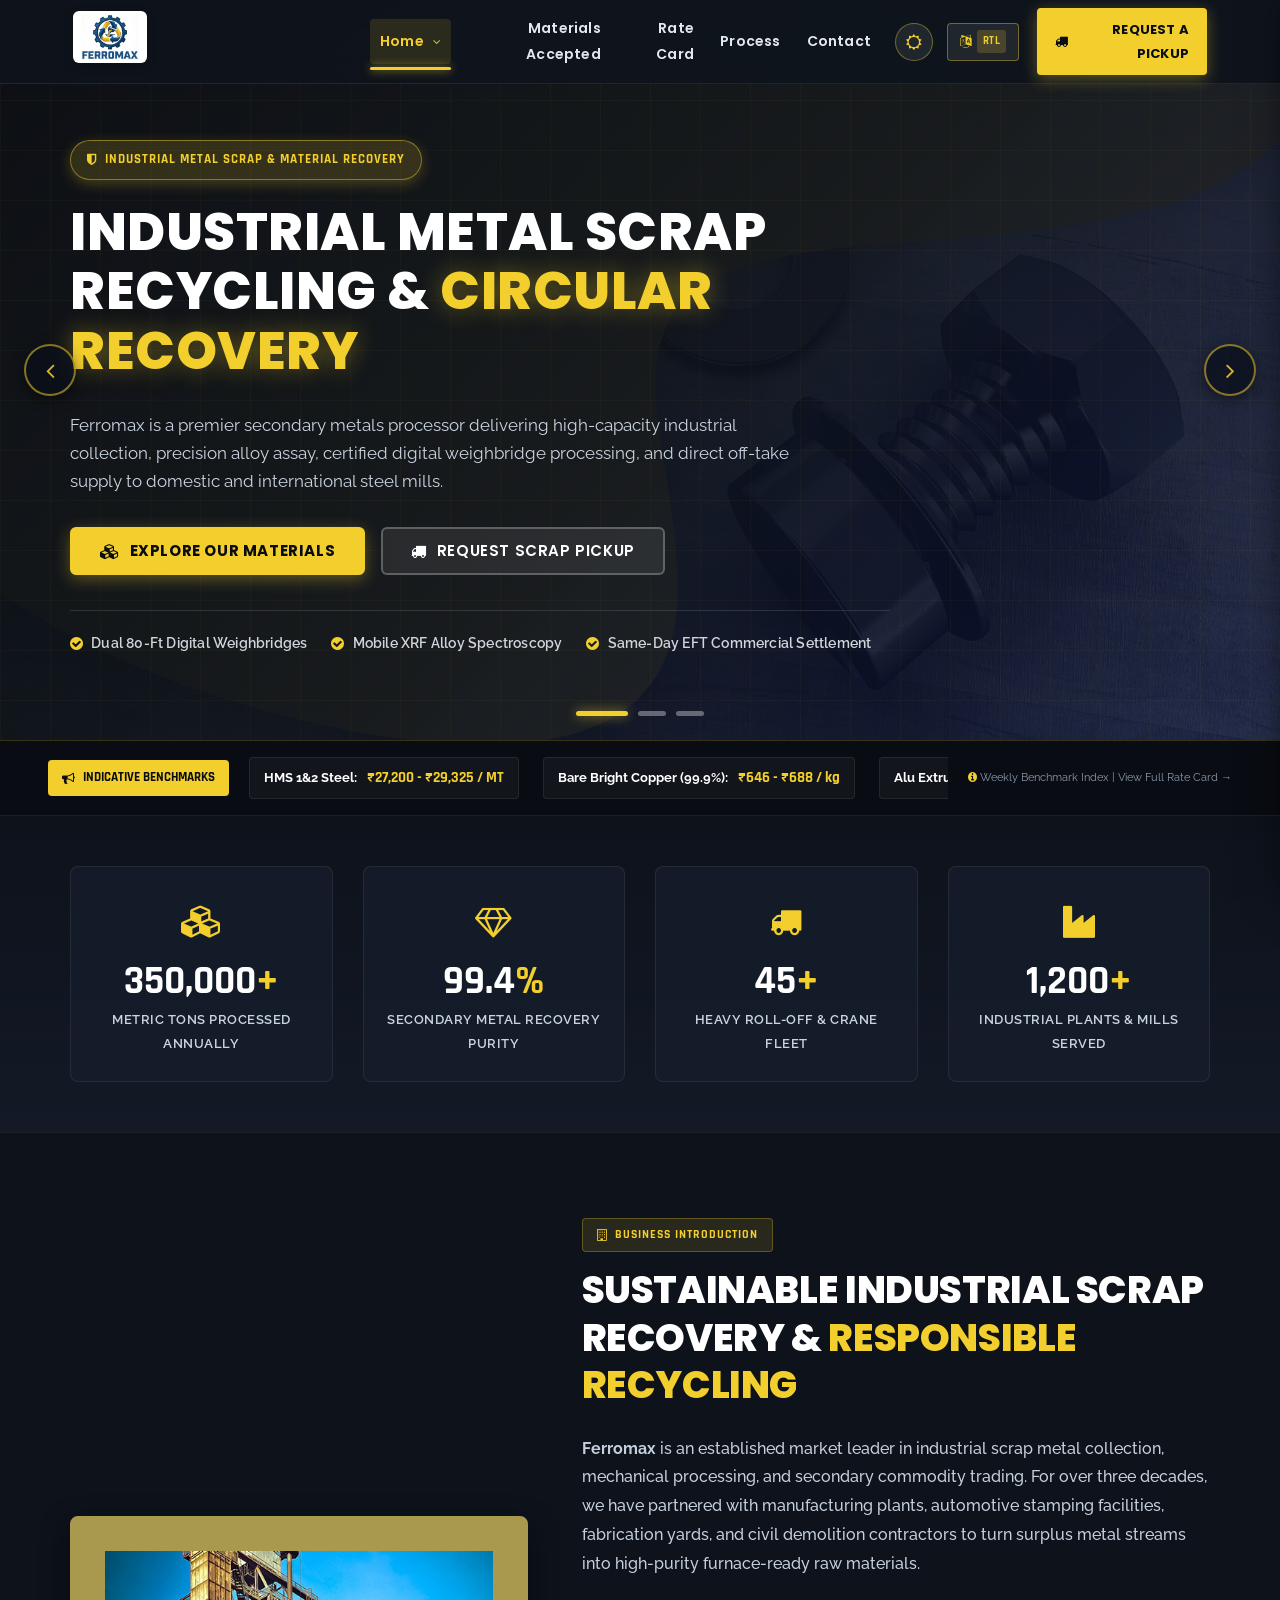
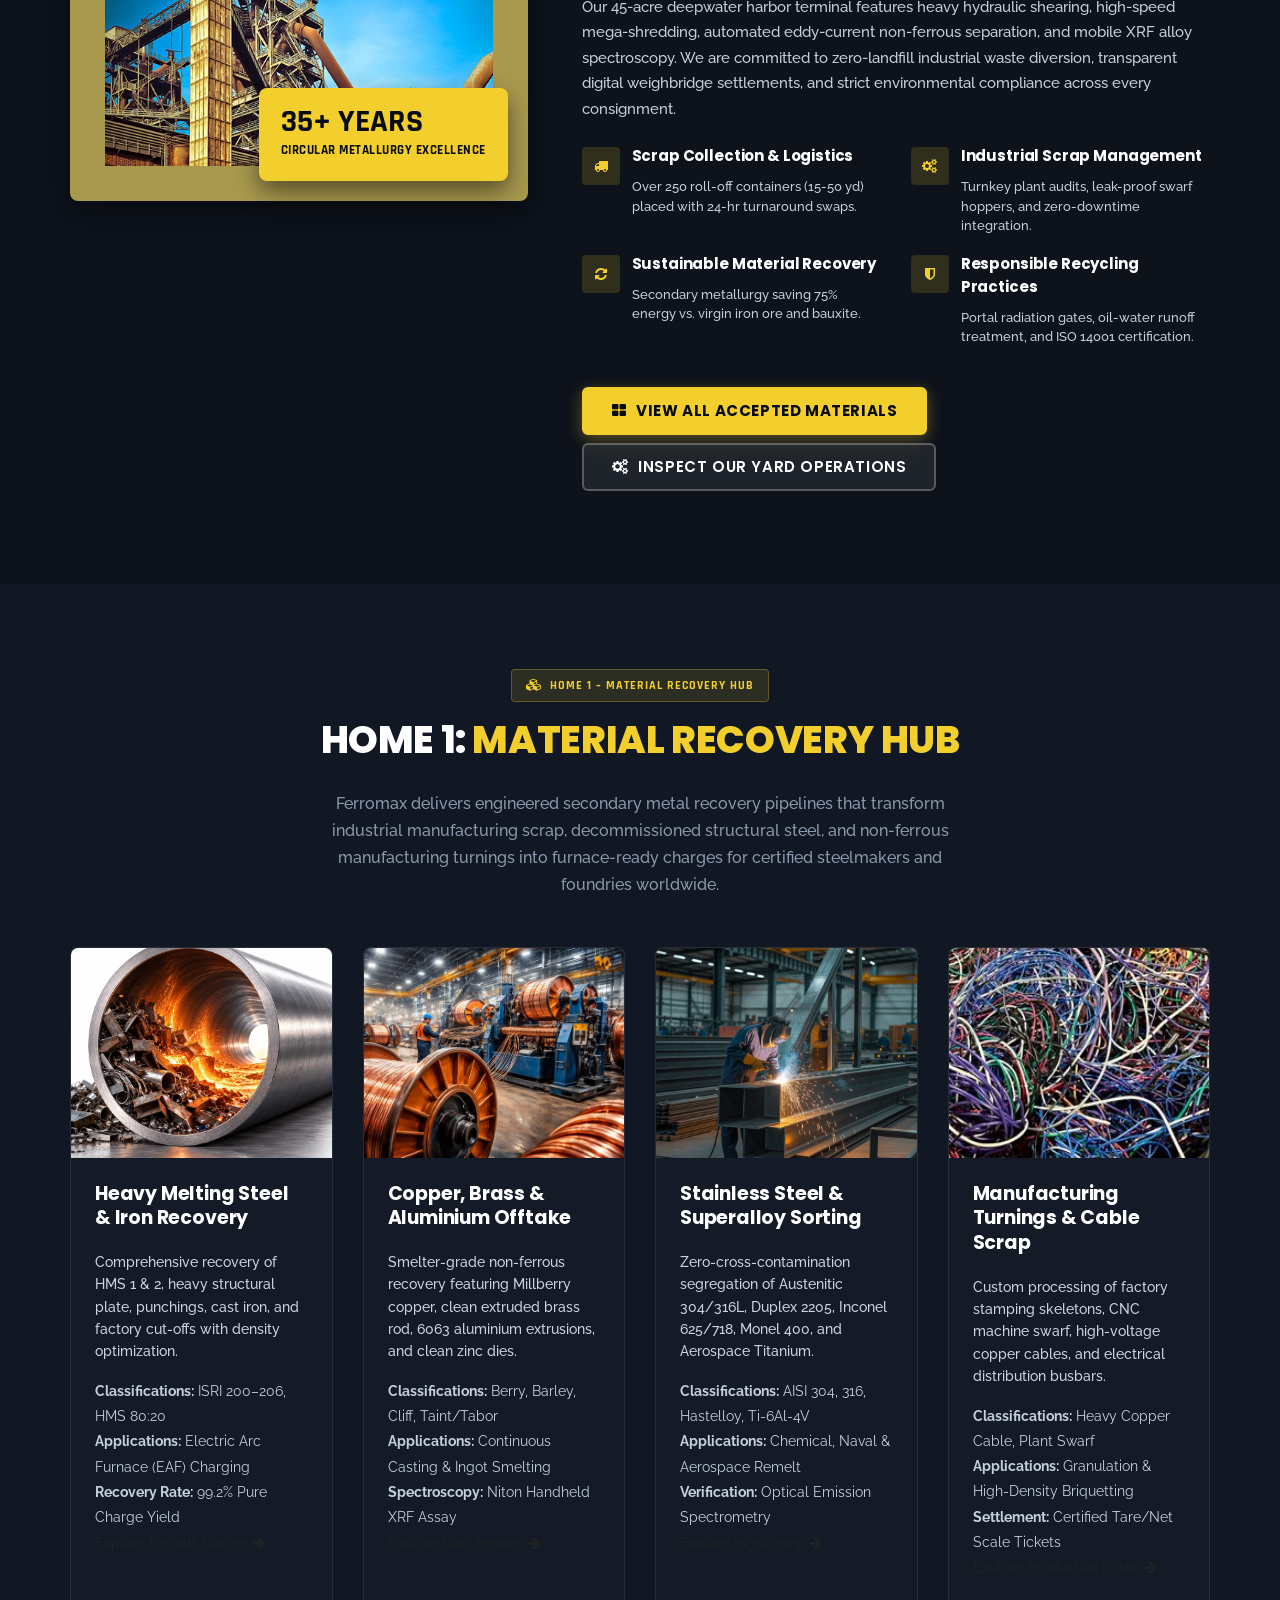
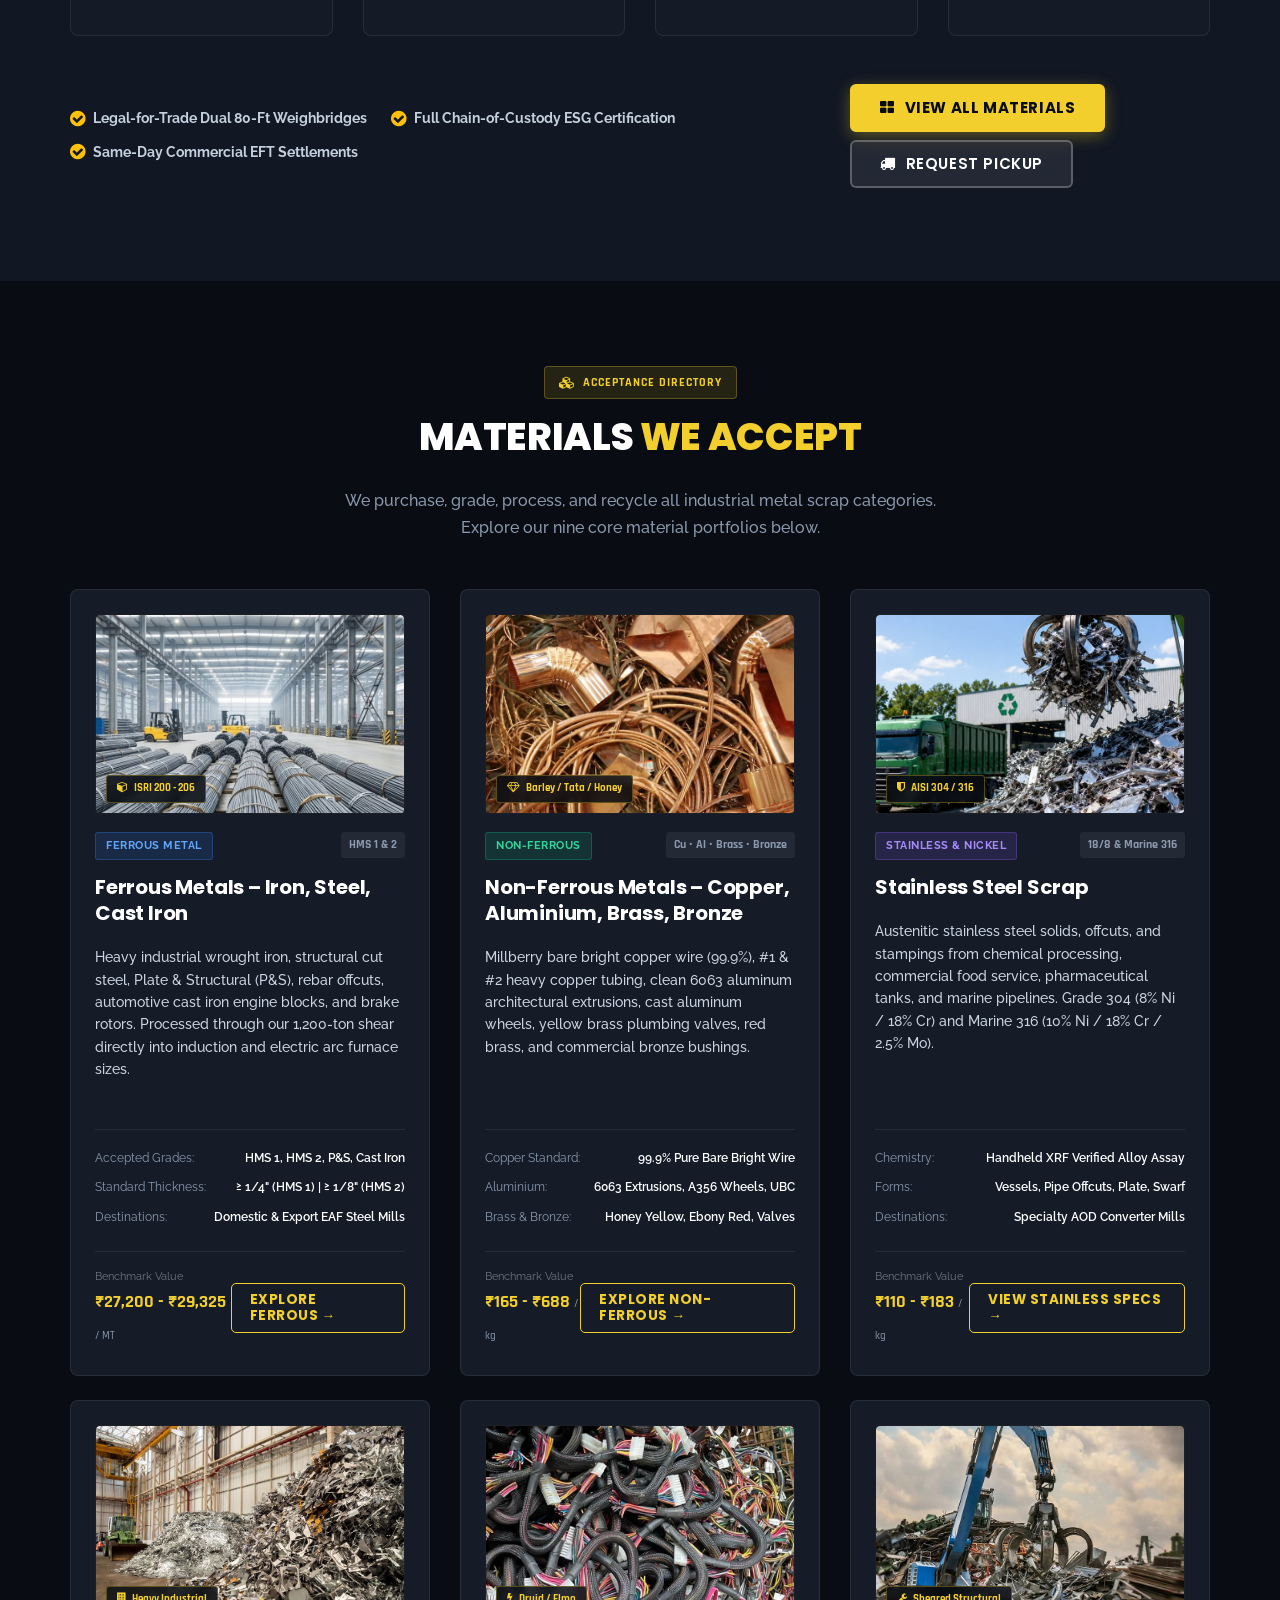
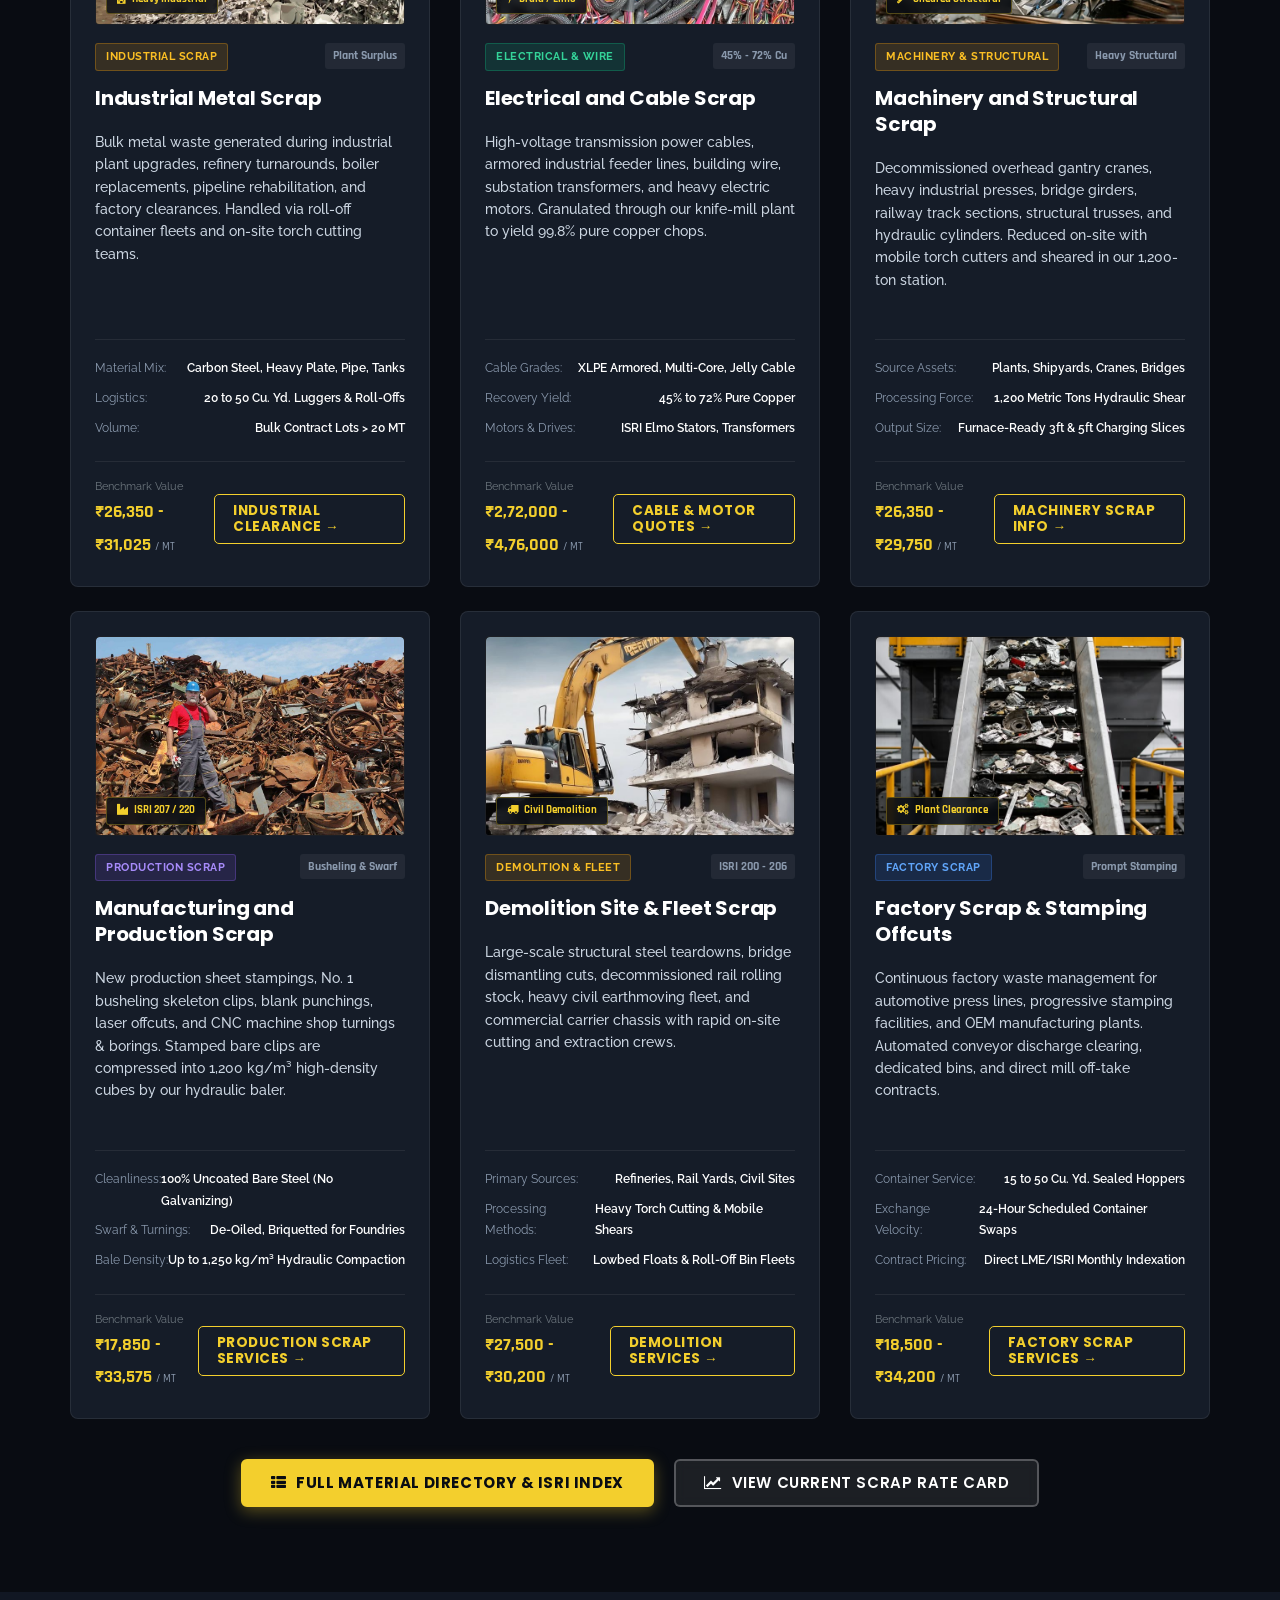
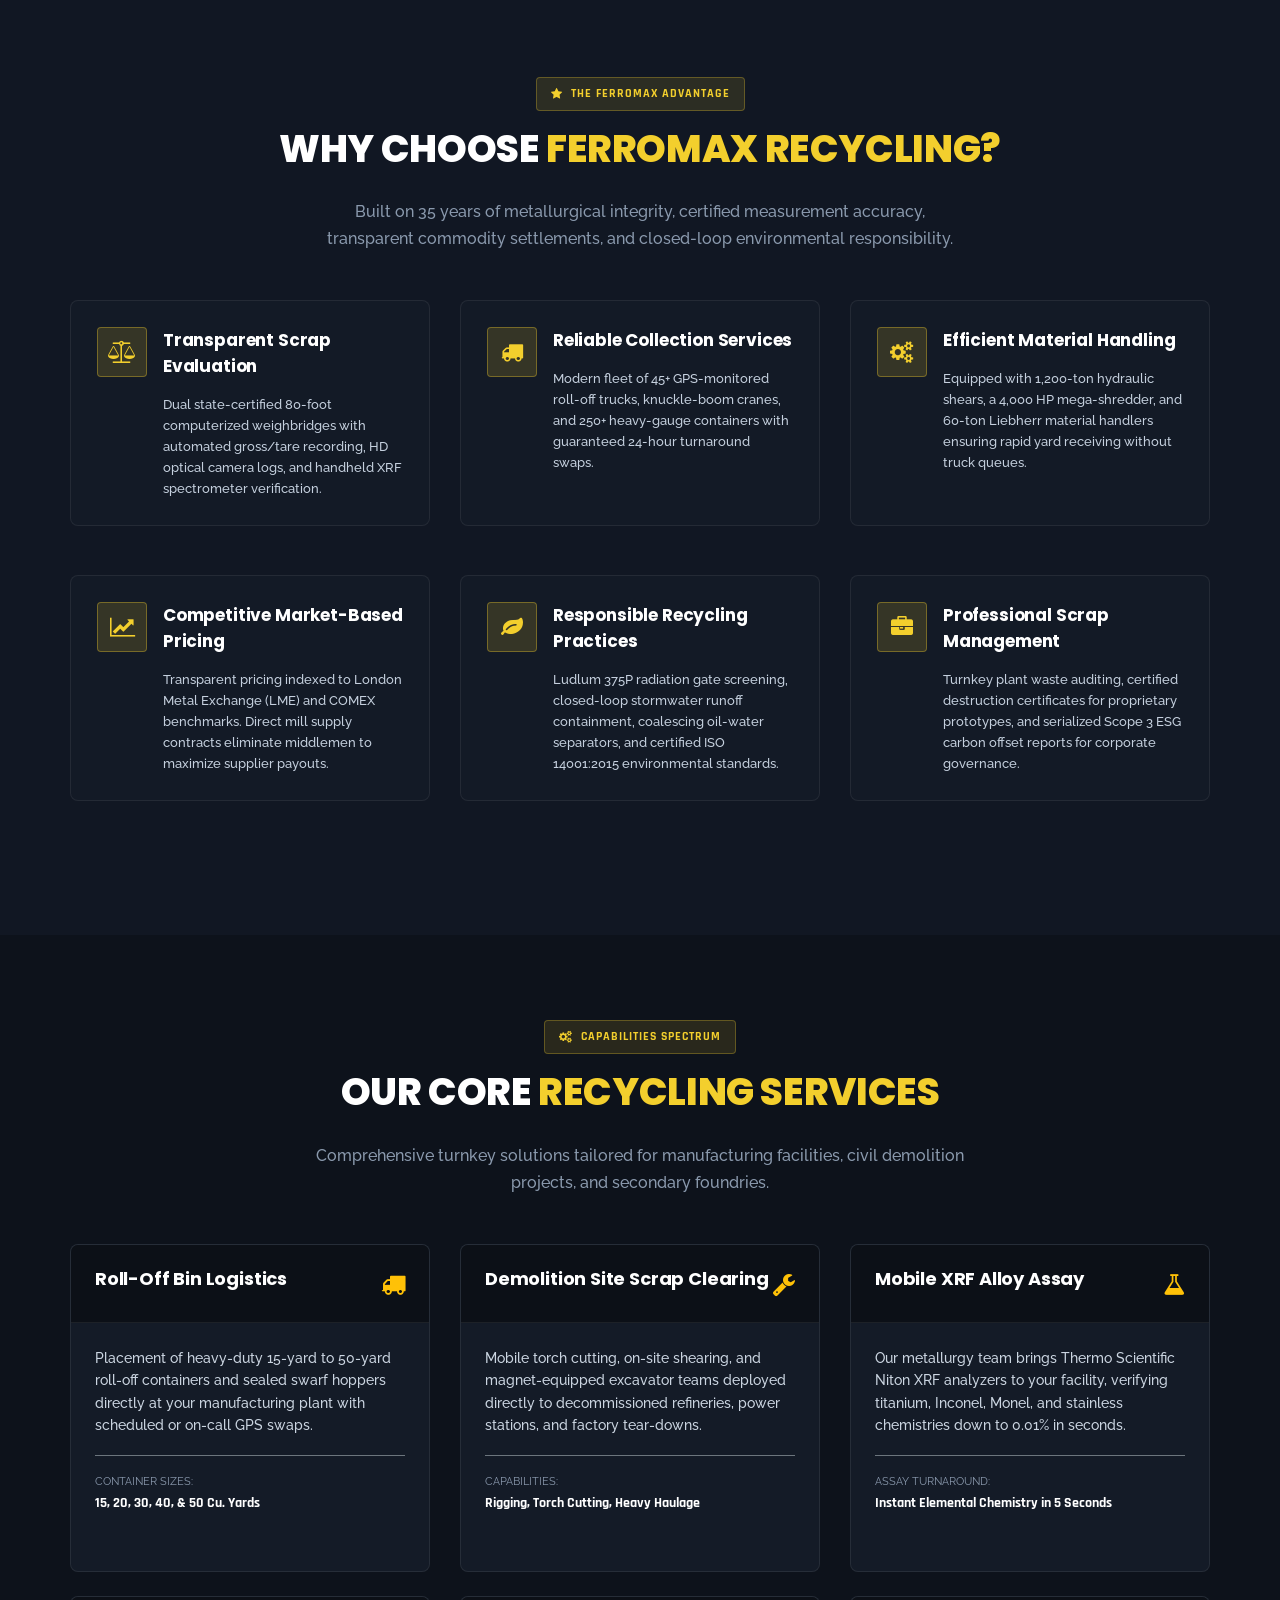
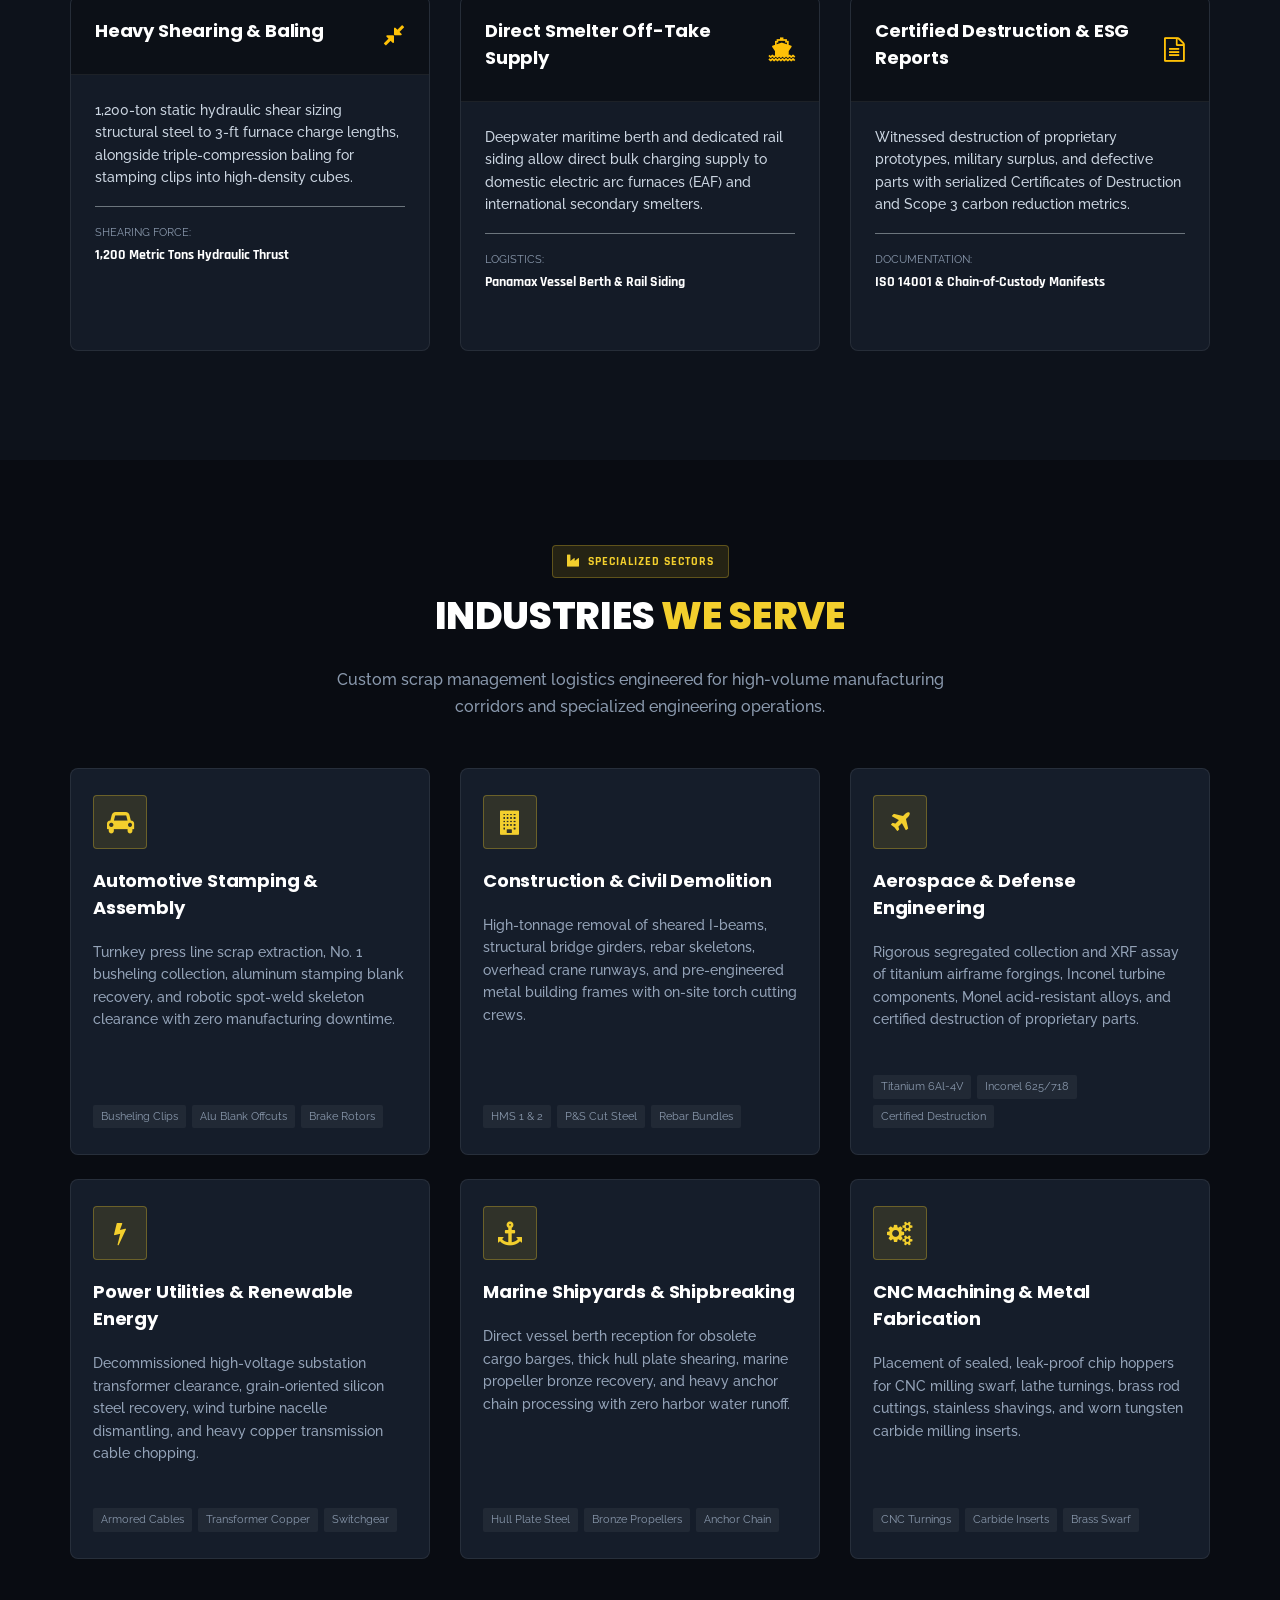
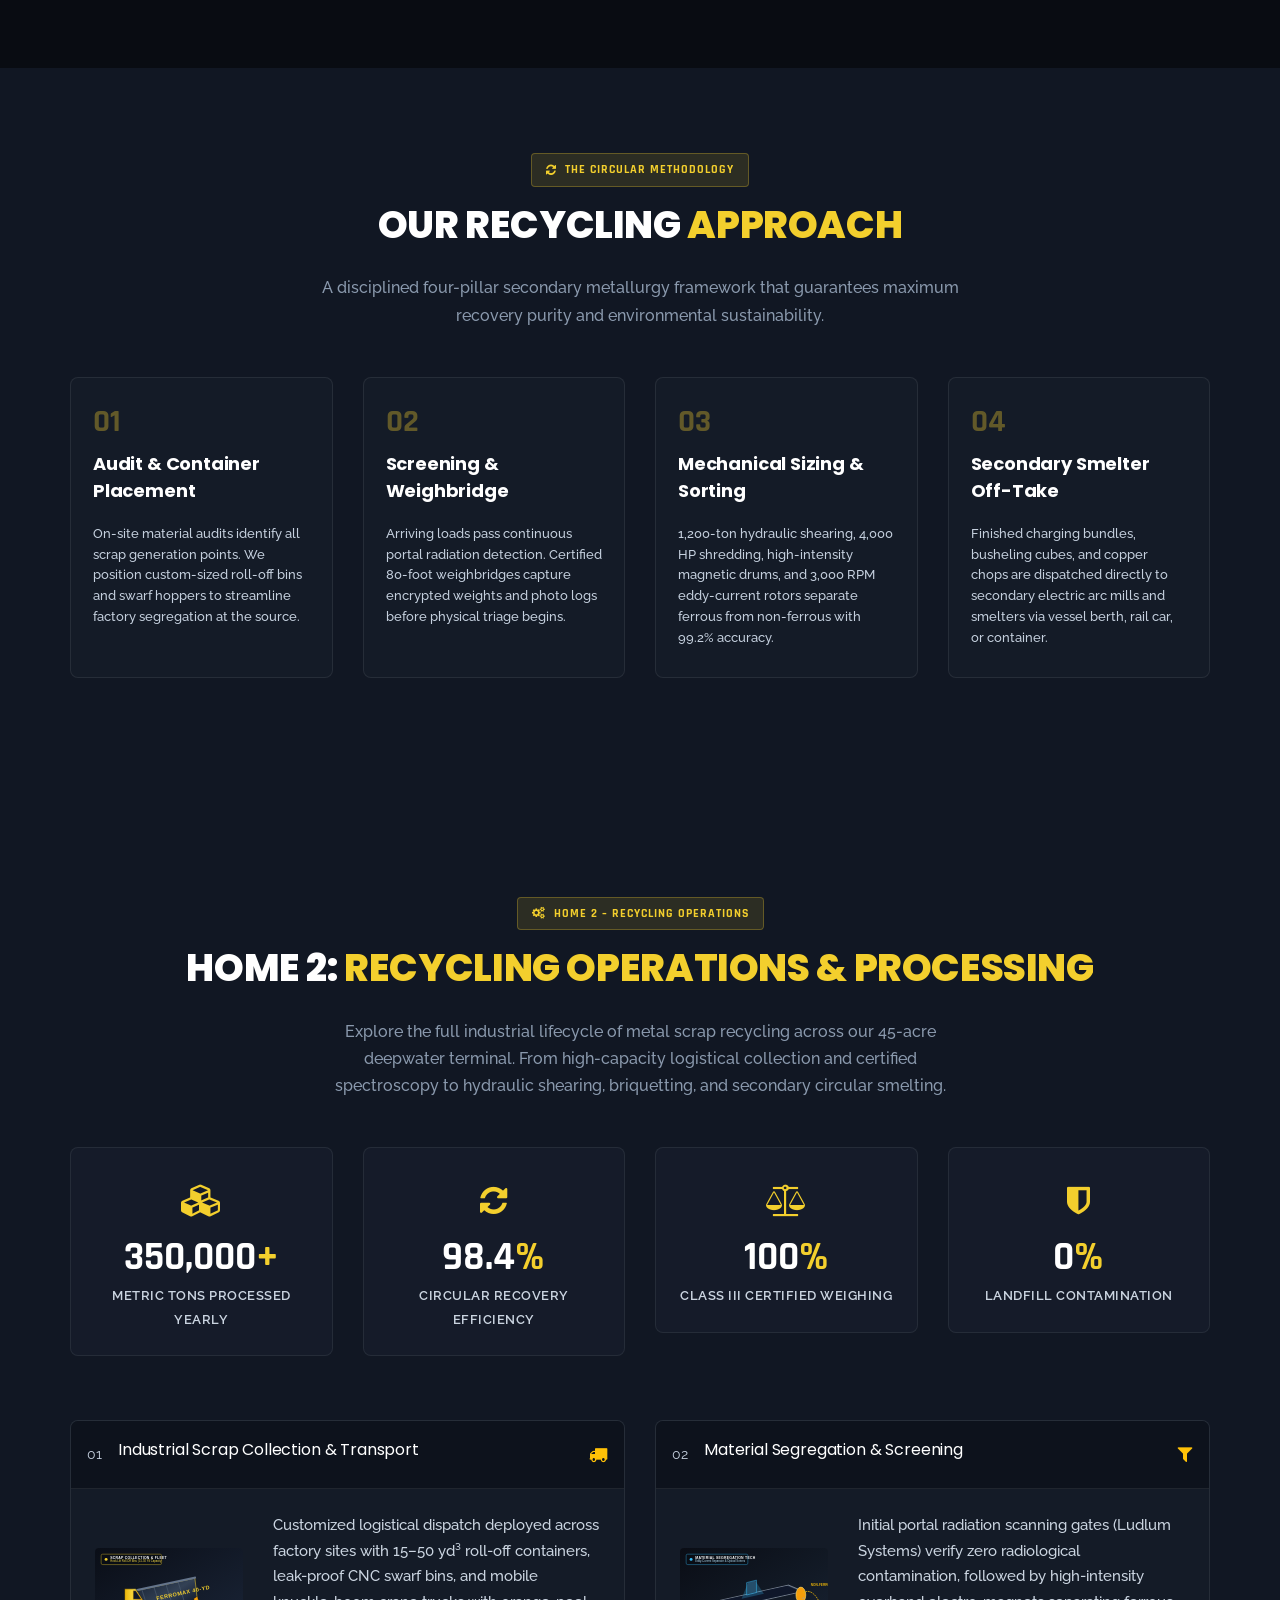
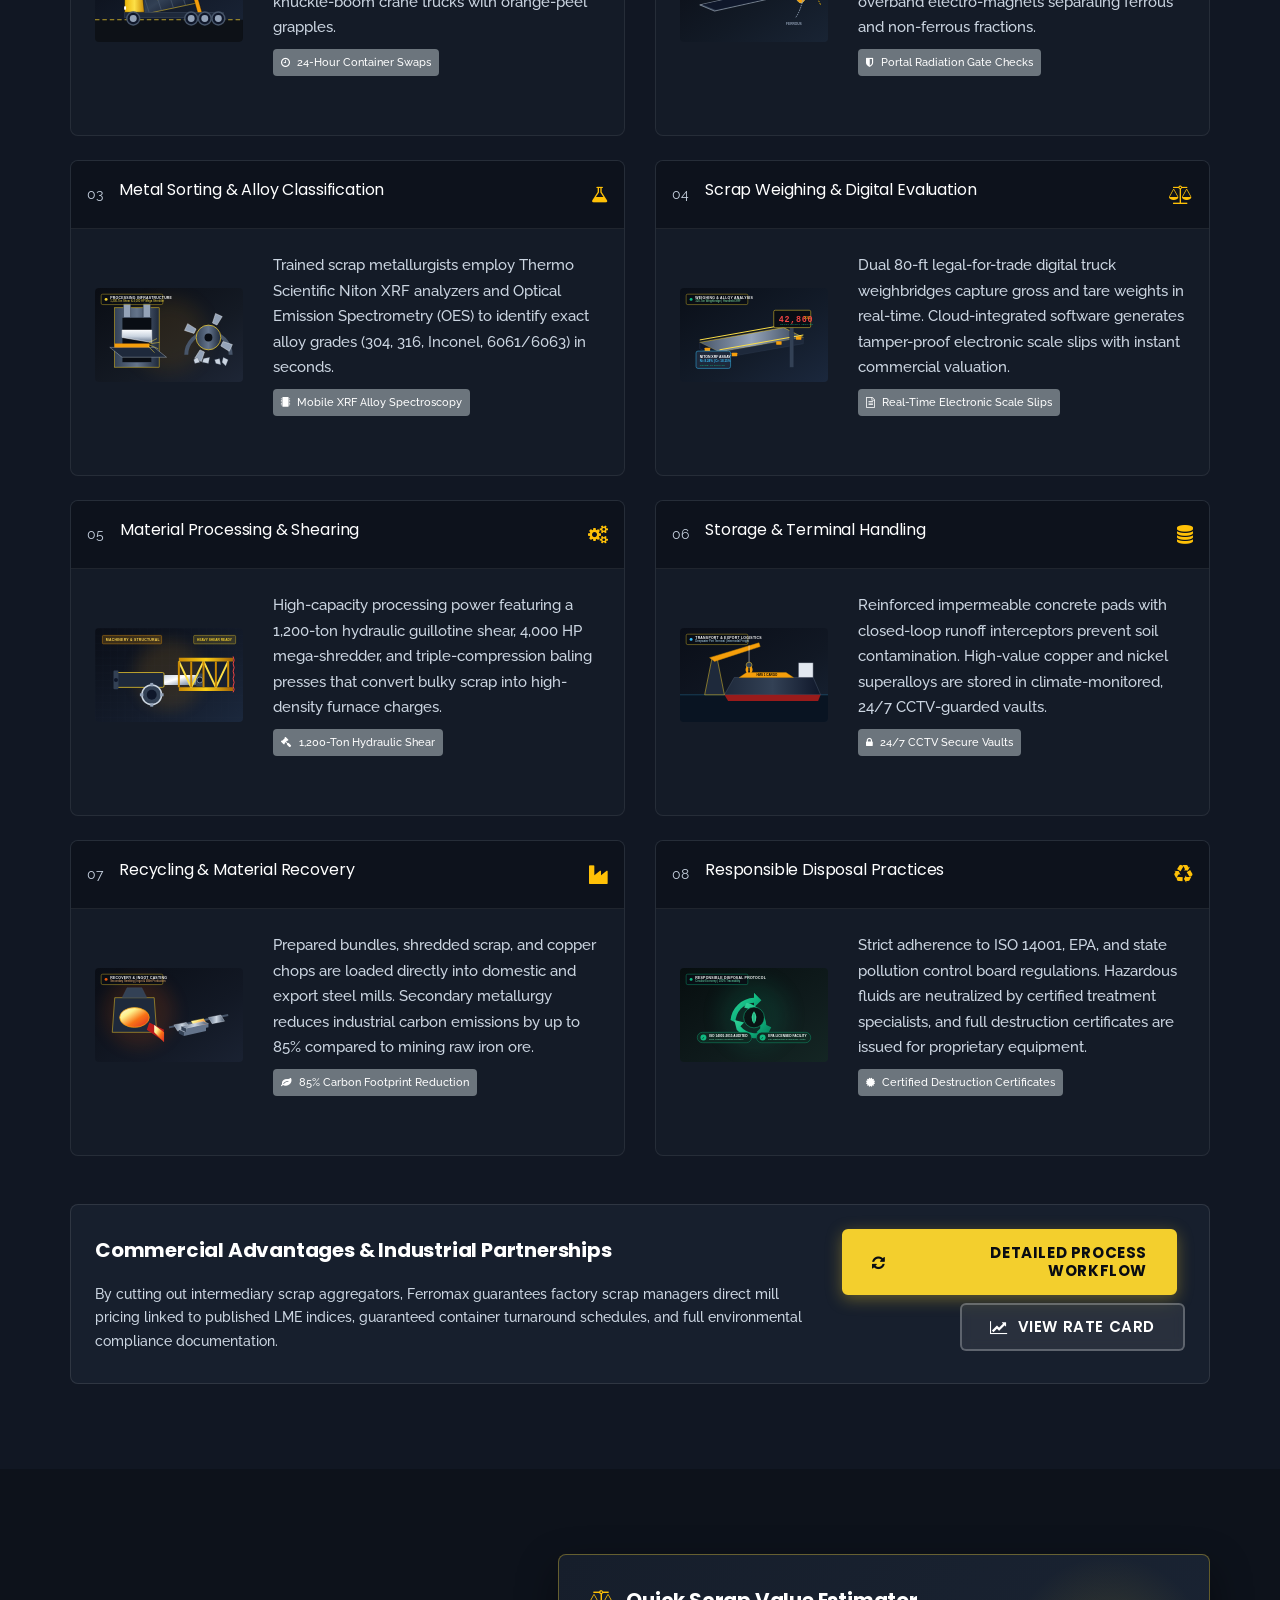
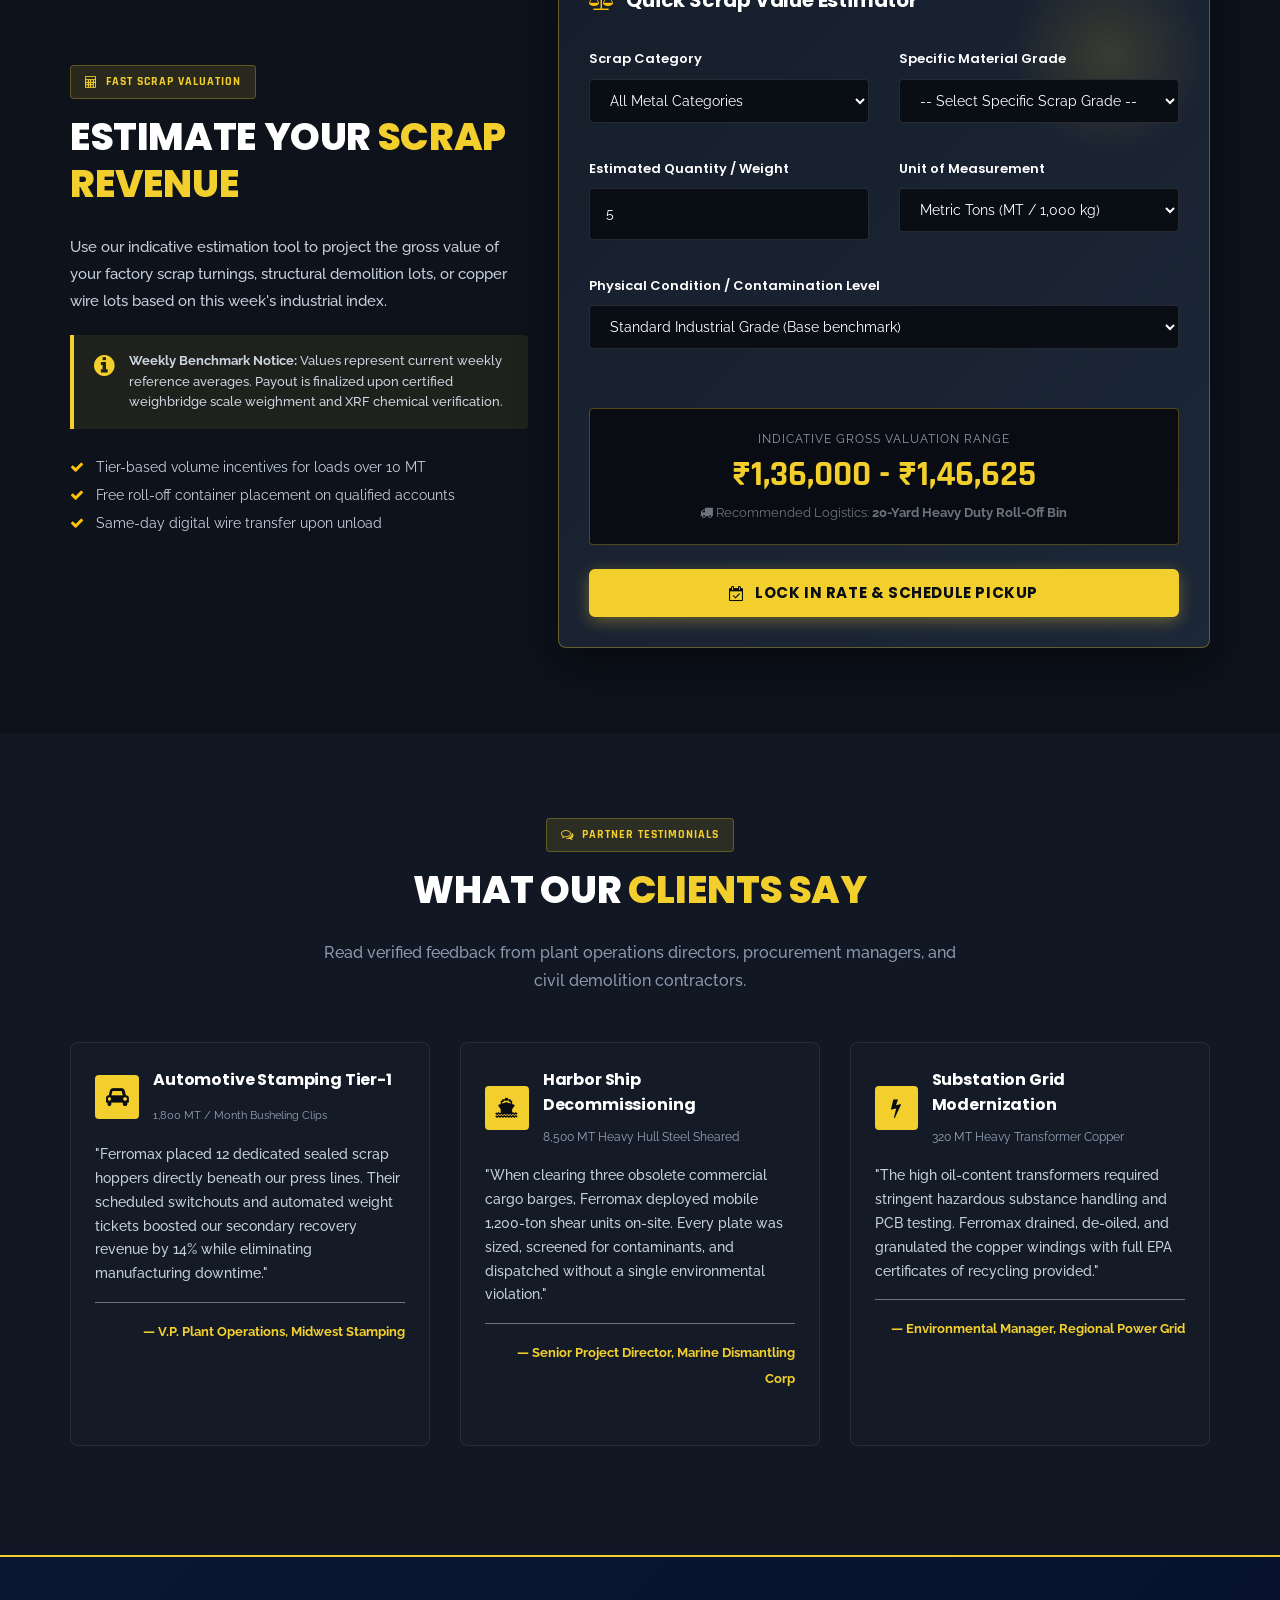
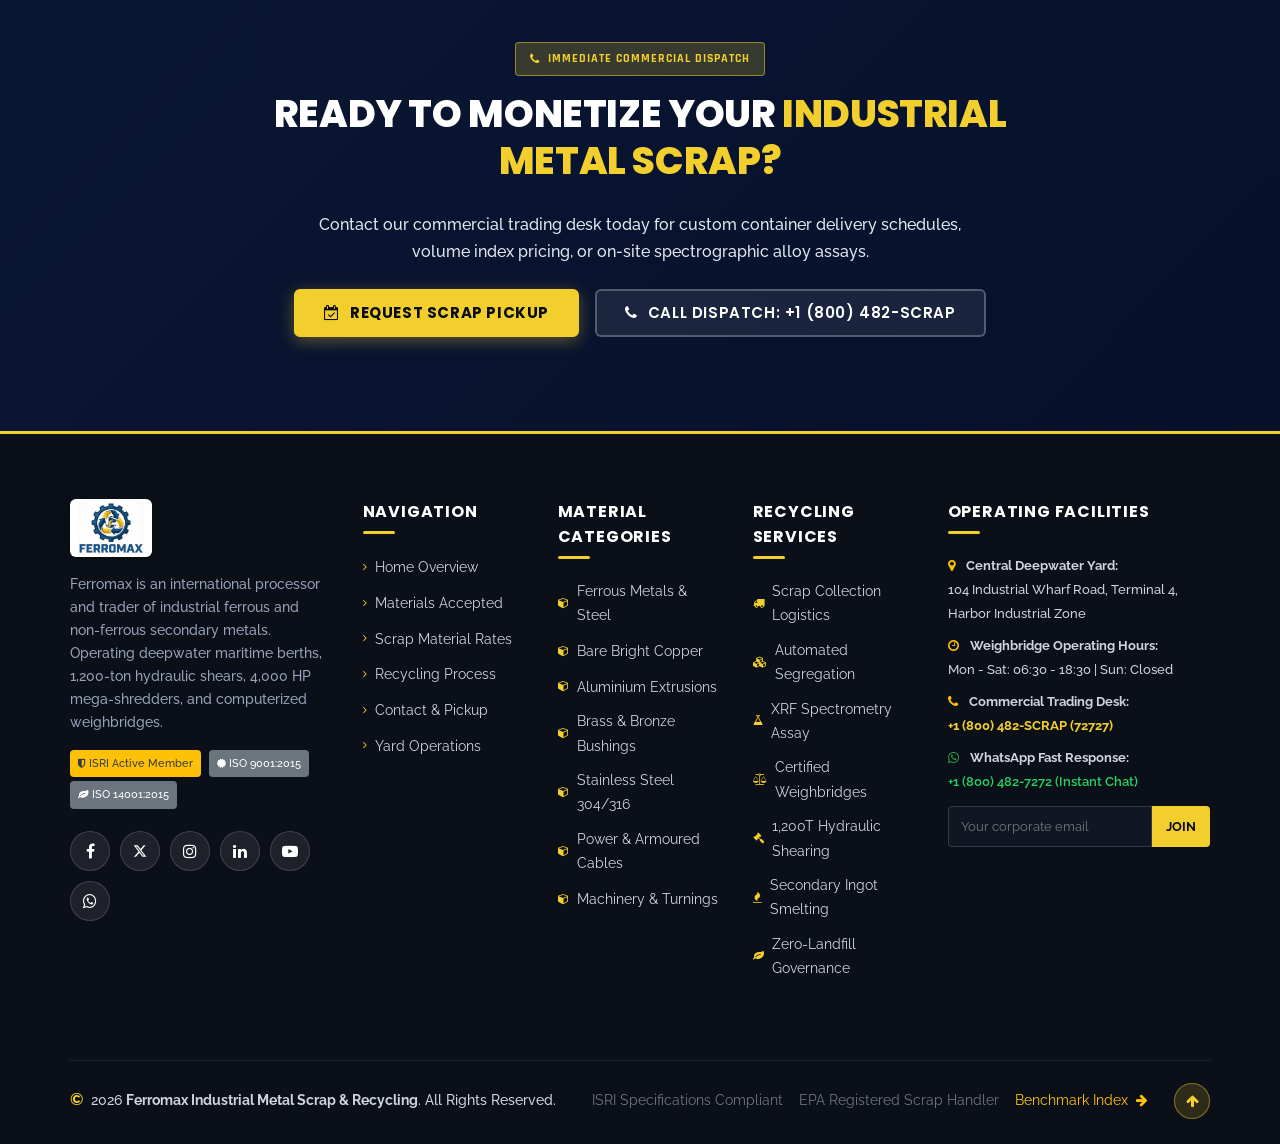
==== commit e6fc6303: "changes made for enhancing" ====
--- a/index.html
+++ b/index.html
@@ -1775,6 +1775,9 @@
                      <a href="https://facebook.com" target="_blank" rel="noopener noreferrer" class="footer-social-link social-fb" aria-label="Follow Ferromax on Facebook" title="Facebook">
                         <i class="fa fa-facebook"></i>
                      </a>
+                     <a href="https://twitter.com" target="_blank" rel="noopener noreferrer" class="footer-social-link social-tw" aria-label="Follow Ferromax on X" title="X (Twitter)">
+                        <svg class="x-twitter-svg" width="13" height="13" viewBox="0 0 24 24" fill="currentColor" aria-hidden="true"><path d="M18.244 2.25h3.308l-7.227 8.26 8.502 11.24H16.17l-5.214-6.817L4.99 21.75H1.68l7.73-8.835L1.254 2.25H8.08l4.713 6.231zm-1.161 17.52h1.833L7.084 4.126H5.117z"/></svg>
+                     </a>
                      <a href="https://instagram.com" target="_blank" rel="noopener noreferrer" class="footer-social-link social-ig" aria-label="Follow Ferromax on Instagram" title="Instagram">
                         <i class="fa fa-instagram"></i>
                      </a>
@@ -1863,10 +1866,13 @@
                <div class="footer-copyright-text">
                   <span class="footer-copyright-symbol">&copy;</span> 2026 <strong>Ferromax Industrial Metal Scrap &amp; Recycling</strong>. All Rights Reserved.
                </div>
-               <div class="d-flex flex-wrap gap-3">
+               <div class="d-flex align-items-center flex-wrap gap-3">
                   <span class="mr-3 text-muted">ISRI Specifications Compliant</span>
                   <span class="mr-3 text-muted">EPA Registered Scrap Handler</span>
-                  <a href="rate-card.html" class="text-warning">Benchmark Index</a>
+                  <a href="rate-card.html" class="text-warning mr-3">Benchmark Index <i class="fa fa-arrow-right ml-1"></i></a>
+                  <a href="#top" class="footer-scroll-top-btn" aria-label="Back to top" title="Back to top">
+                     <i class="fa fa-arrow-up"></i>
+                  </a>
                </div>
             </div>
          </div>
--- a/assets/css/responsive.css
+++ b/assets/css/responsive.css
@@ -58,10 +58,10 @@
 
 @media (max-width: 575px) {
     .header {
-        padding: 20px 0px;
+        padding: 0 16px;
     }
     .text_align_right {
-        margin-top: -35px;
+        margin-top: 0;
     }
     .logo {
         text-align: center !important;
--- a/assets/css/industrial.css
+++ b/assets/css/industrial.css
@@ -1,7 +1,10 @@
 /* =====================================================================
-   INDUSTRIAL METAL SCRAP & RECYCLING - CUSTOM STYLESHEET
-   Brand: Ferromax Industrial Metal Scrap & Recycling
-   ===================================================================== */
+
+INDUSTRIAL METAL SCRAP & RECYCLING - CUSTOM STYLESHEET
+
+Brand: Ferromax Industrial Metal Scrap & Recycling
+
+===================================================================== */
 
 :root {
   --brand-yellow: #f3cf2d;
@@ -29,7 +32,6 @@
   --radius-sm: 4px;
   --radius-md: 8px;
   --radius-lg: 12px;
-
   /* Theme Custom Properties - Dark Mode Default */
   --theme-bg-body: #0b0f17;
   --theme-bg-surface: #141b27;
@@ -59,6 +61,7 @@
 }
 
 /* Base resets & typography */
+
 body {
   background-color: #0b0f17;
   color: #c5d0de;
@@ -73,8 +76,11 @@
 }
 
 /* =====================================================================
-   TOP BAR (Operating Hours & Hotlines)
-   ===================================================================== */
+
+TOP BAR (Operating Hours & Hotlines)
+
+===================================================================== */
+
 .topbar-strip { display: none !important; }
 .topbar-strip a {
   color: var(--brand-steel-light);
@@ -111,8 +117,11 @@
 }
 
 /* =====================================================================
-   HEADER & NAVIGATION
-   ===================================================================== */
+
+HEADER & NAVIGATION
+
+===================================================================== */
+
 .header {
   height: 84px;
   position: fixed;
@@ -130,7 +139,6 @@
 }
 
 .header.has-topbar { top: 0 !important; }
-
 .header.header-scrolled {
   top: 0 !important;
   height: 82px;
@@ -141,6 +149,7 @@
 }
 
 /* Brand Logo */
+
 .brand-link {
   display: inline-flex;
   align-items: center;
@@ -194,10 +203,11 @@
 }
 
 @media (max-width: 991px) {
-  .brand-logo-img {
-    height: 44px;
-    max-height: 44px;
-  }
+.brand-logo-img {
+  height: 44px;
+  max-height: 44px;
+}
+
 }
 
 .brand-icon {
@@ -250,6 +260,7 @@
 }
 
 /* Desktop Navigation Menu */
+
 .navbar-nav-custom {
   display: flex;
   align-items: center;
@@ -265,7 +276,7 @@
 }
 
 .navbar-nav-custom > li > a {
-  color: #e2e8f0 !important;
+  color: #e2e8f0;
   font-family: var(--font-heading);
   font-size: 14px;
   font-weight: 600;
@@ -344,6 +355,7 @@
 }
 
 /* Sidepanel overlay & mobile nav */
+
 .sidepanel-overlay {
   position: fixed;
   top: 0;
@@ -460,6 +472,7 @@
 }
 
 .sidepanel-links a:hover,
+
 .sidepanel-links a.active {
   background: rgba(243, 207, 45, 0.15);
   color: var(--brand-yellow);
@@ -495,8 +508,11 @@
 }
 
 /* =====================================================================
-   HERO / BANNER ENHANCEMENTS - FLAWLESS FLEXBOX ALIGNMENT
-   ===================================================================== */
+
+HERO / BANNER ENHANCEMENTS - FLAWLESS FLEXBOX ALIGNMENT
+
+===================================================================== */
+
 .banner_main {
   position: relative;
   background-color: #0a0d14;
@@ -526,7 +542,9 @@
 }
 
 #myCarousel .carousel-item.active,
+
 #myCarousel .carousel-item-next,
+
 #myCarousel .carousel-item-prev {
   display: flex !important;
   align-items: center;
@@ -570,7 +588,7 @@
   width: 100%;
   height: 100%;
   background-image: linear-gradient(rgba(243, 207, 45, 0.03) 1px, transparent 1px),
-                    linear-gradient(90deg, rgba(243, 207, 45, 0.03) 1px, transparent 1px);
+  linear-gradient(90deg, rgba(243, 207, 45, 0.03) 1px, transparent 1px);
   background-size: 50px 50px;
   pointer-events: none;
   z-index: 2;
@@ -613,8 +631,8 @@
 }
 
 @keyframes pulseSubtle {
-  0%, 100% { box-shadow: 0 0 0 rgba(243, 207, 45, 0); }
-  50% { box-shadow: 0 0 16px rgba(243, 207, 45, 0.25); }
+0%, 100% { box-shadow: 0 0 0 rgba(243, 207, 45, 0); }
+50% { box-shadow: 0 0 16px rgba(243, 207, 45, 0.25); }
 }
 
 .hero-title-main {
@@ -652,6 +670,7 @@
 }
 
 .hero-actions .btn-industrial-primary,
+
 .hero-actions .btn-industrial-secondary {
   margin: 0 !important;
 }
@@ -734,7 +753,9 @@
 }
 
 /* Hero Carousel Controls - Centered & Symmetric */
+
 #myCarousel .carousel-control-prev,
+
 #myCarousel .carousel-control-next {
   position: absolute;
   top: 50% !important;
@@ -759,8 +780,11 @@
 }
 
 #myCarousel .carousel-control-prev:hover,
+
 #myCarousel .carousel-control-next:hover,
+
 #myCarousel .carousel-control-prev:focus,
+
 #myCarousel .carousel-control-next:focus {
   background: var(--brand-yellow) !important;
   color: #0b101a !important;
@@ -781,6 +805,7 @@
 }
 
 /* Carousel Indicators - Refined Pill Indicators */
+
 #myCarousel .carousel-indicators {
   position: absolute;
   bottom: 24px !important;
@@ -814,6 +839,7 @@
 }
 
 /* RTL Controls Support */
+
 [dir="rtl"] #myCarousel .carousel-control-prev {
   left: auto !important;
   right: 24px !important;
@@ -827,88 +853,112 @@
 }
 
 [dir="rtl"] #myCarousel .carousel-control-prev:hover,
+
 [dir="rtl"] #myCarousel .carousel-control-prev:focus,
+
 [dir="rtl"] #myCarousel .carousel-control-next:hover,
+
 [dir="rtl"] #myCarousel .carousel-control-next:focus {
   transform: translateY(-50%) scaleX(-1) scale(1.08) !important;
 }
 
 /* Responsive Hero Adjustments */
+
 @media (max-width: 991px) {
-  #myCarousel .carousel-item {
-    min-height: 640px;
-    padding-top: 120px;
-    padding-bottom: 75px;
-  }
-  .hero-title-main {
-    font-size: 42px;
-  }
+#myCarousel .carousel-item {
+  min-height: 640px;
+  padding-top: 120px;
+  padding-bottom: 75px;
+}
+
+.hero-title-main {
+  font-size: 42px;
+}
+
 }
 
 @media (max-width: 768px) {
-  #myCarousel .carousel-item {
-    min-height: 580px;
-    padding-top: 105px;
-    padding-bottom: 65px;
-  }
-  .hero-title-main {
-    font-size: 34px;
-  }
-  #myCarousel .carousel-control-prev,
-  #myCarousel .carousel-control-next {
-    width: 40px !important;
-    height: 40px !important;
-    font-size: 18px !important;
-  }
-  #myCarousel .carousel-control-prev {
-    left: 8px !important;
-  }
-  #myCarousel .carousel-control-next {
-    right: 8px !important;
-  }
-  [dir="rtl"] #myCarousel .carousel-control-prev {
-    right: 8px !important;
-    left: auto !important;
-  }
-  [dir="rtl"] #myCarousel .carousel-control-next {
-    left: 8px !important;
-    right: auto !important;
-  }
+#myCarousel .carousel-item {
+  min-height: 580px;
+  padding-top: 105px;
+  padding-bottom: 65px;
+}
+
+.hero-title-main {
+  font-size: 34px;
+}
+
+#myCarousel .carousel-control-prev,
+
+#myCarousel .carousel-control-next {
+  width: 40px !important;
+  height: 40px !important;
+  font-size: 18px !important;
+}
+
+#myCarousel .carousel-control-prev {
+  left: 8px !important;
+}
+
+#myCarousel .carousel-control-next {
+  right: 8px !important;
+}
+
+[dir="rtl"] #myCarousel .carousel-control-prev {
+  right: 8px !important;
+  left: auto !important;
+}
+
+[dir="rtl"] #myCarousel .carousel-control-next {
+  left: 8px !important;
+  right: auto !important;
+}
+
 }
 
 @media (max-width: 576px) {
-  #myCarousel .carousel-item {
-    min-height: 520px;
-    padding-top: 95px;
-    padding-bottom: 55px;
-  }
-  .hero-title-main {
-    font-size: 27px;
-    line-height: 1.2;
-  }
-  .hero-description {
-    font-size: 15px;
-    margin-bottom: 24px;
-  }
-  .hero-badge-pill {
-    font-size: 11.5px;
-    padding: 5px 12px;
-    margin-bottom: 16px;
-  }
-  .hero-features-strip {
-    gap: 12px;
-  }
-  .hero-feature-item {
-    font-size: 12px;
-  }
-  #myCarousel .carousel-indicators {
-    bottom: 16px !important;
-  }
+#myCarousel .carousel-item {
+  min-height: 520px;
+  padding-top: 95px;
+  padding-bottom: 55px;
+}
+
+.hero-title-main {
+  font-size: 27px;
+  line-height: 1.2;
+}
+
+.hero-description {
+  font-size: 15px;
+  margin-bottom: 24px;
+}
+
+.hero-badge-pill {
+  font-size: 11.5px;
+  padding: 5px 12px;
+  margin-bottom: 16px;
+}
+
+.hero-features-strip {
+  gap: 12px;
+}
+
+.hero-feature-item {
+  font-size: 12px;
+}
+
+#myCarousel .carousel-indicators {
+  bottom: 16px !important;
+}
+
 }
 
 /* =====================================================================
-   INDICATIVE BENCHMARK RATE TICKER (No fake streaming tickers)
-   ===================================================================== */
+
+INDICATIVE BENCHMARK RATE TICKER (No fake streaming tickers)
+
+===================================================================== */
+
 .rate-ticker-section {
   background: #090c12;
   border-top: 1px solid rgba(243, 207, 45, 0.2);
@@ -989,8 +1039,11 @@
 }
 
 /* =====================================================================
-   METRICS & PROOF-OF-SCALE BAR
-   ===================================================================== */
+
+METRICS & PROOF-OF-SCALE BAR
+
+===================================================================== */
+
 .stats-banner-section {
   background: linear-gradient(180deg, #0d121b 0%, #131926 100%);
   border-bottom: 1px solid rgba(255,255,255,0.06);
@@ -1057,10 +1110,12 @@
   letter-spacing: 0.5px;
 }
 
-
 /* =====================================================================
-   SECTION HEADINGS & COMMONS
-   ===================================================================== */
+
+SECTION HEADINGS & COMMONS
+
+===================================================================== */
+
 .section-py {
   padding: 85px 0;
   position: relative;
@@ -1117,8 +1172,11 @@
 }
 
 /* =====================================================================
-   INNER PAGE HERO BANNER
-   ===================================================================== */
+
+INNER PAGE HERO BANNER
+
+===================================================================== */
+
 .inner-hero-banner {
   padding: 120px 0 50px 0;
   position: relative;
@@ -1164,6 +1222,7 @@
 }
 
 .inner-hero-lead,
+
 .inner-hero-subtitle {
   font-size: 17px;
   color: var(--brand-steel-light);
@@ -1172,8 +1231,11 @@
 }
 
 /* =====================================================================
-   MATERIAL CARDS & HUB DIRECTORY
-   ===================================================================== */
+
+MATERIAL CARDS & HUB DIRECTORY
+
+===================================================================== */
+
 .material-filter-bar {
   display: flex;
   flex-wrap: wrap;
@@ -1196,6 +1258,7 @@
 }
 
 .filter-btn-chip:hover,
+
 .filter-btn-chip.active {
   background: var(--brand-yellow);
   color: #090c12;
@@ -1332,8 +1395,11 @@
 }
 
 /* =====================================================================
-   RATE CARD TABLES & RATE ESTIMATOR
-   ===================================================================== */
+
+RATE CARD TABLES & RATE ESTIMATOR
+
+===================================================================== */
+
 .rate-card-box {
   background: #141b26;
   border: 1px solid rgba(255,255,255,0.09);
@@ -1451,6 +1517,7 @@
 }
 
 /* Calculator Widget */
+
 .scrap-calculator-card {
   background: linear-gradient(135deg, #161e2b 0%, #1c2738 100%);
   border: 1px solid rgba(243, 207, 45, 0.35);
@@ -1498,8 +1565,11 @@
 }
 
 /* =====================================================================
-   RECYCLING OPERATIONS & MACHINERY
-   ===================================================================== */
+
+RECYCLING OPERATIONS & MACHINERY
+
+===================================================================== */
+
 .operation-card {
   background: #141b27;
   border: 1px solid rgba(255,255,255,0.08);
@@ -1576,8 +1646,11 @@
 }
 
 /* =====================================================================
-   PROCESS TIMELINE & WORKFLOW
-   ===================================================================== */
+
+PROCESS TIMELINE & WORKFLOW
+
+===================================================================== */
+
 .process-step-box {
   background: #141b26;
   border: 1px solid rgba(255,255,255,0.08);
@@ -1630,8 +1703,11 @@
 }
 
 /* =====================================================================
-   CONTACT & PICKUP ENQUIRY FORM
-   ===================================================================== */
+
+CONTACT & PICKUP ENQUIRY FORM
+
+===================================================================== */
+
 .contact-form-card {
   background: #151d2a;
   border: 1px solid rgba(255,255,255,0.1);
@@ -1715,9 +1791,94 @@
   margin: 0;
 }
 
+.contact-accent-link {
+  color: var(--brand-yellow);
+  transition: var(--transition);
+}
+
+.contact-accent-link:hover {
+  color: #ffffff;
+  text-decoration: underline !important;
+}
+
 /* =====================================================================
-   FAQ ACCORDION
-   ===================================================================== */
+
+FACILITY ACTION CARDS (CONTACT PAGE YARD SELECTOR CALLOUTS)
+
+===================================================================== */
+
+.facility-action-card {
+  background: #090c12;
+  border-radius: var(--radius-md);
+  padding: 24px 20px;
+  text-align: center;
+  transition: transform 0.25s ease, box-shadow 0.25s ease, border-color 0.25s ease;
+  position: relative;
+  display: flex;
+  flex-direction: column;
+  justify-content: center;
+  align-items: center;
+}
+
+.facility-action-card:hover {
+  transform: translateY(-3px);
+  box-shadow: 0 10px 25px rgba(0, 0, 0, 0.45);
+}
+
+.facility-action-card .facility-action-title,
+
+.facility-action-card h5 {
+  color: #ffffff;
+  font-size: 17px;
+  font-weight: 700;
+  margin-top: 6px;
+  margin-bottom: 8px;
+}
+
+.facility-action-card .facility-action-desc,
+
+.facility-action-card p {
+  font-size: 13px;
+  color: #94a3b8;
+  line-height: 1.6;
+  margin-bottom: 16px;
+  max-width: 320px;
+}
+
+.facility-action-card.border-warning {
+  border: 1px solid rgba(243, 207, 45, 0.4) !important;
+}
+
+.facility-action-card.border-info {
+  border: 1px solid rgba(56, 189, 248, 0.4) !important;
+}
+
+.facility-action-card.border-success {
+  border: 1px solid rgba(34, 197, 94, 0.4) !important;
+}
+
+.modal-industrial-content {
+  max-width: 580px;
+  width: 90%;
+  background: #0f141f;
+  border: 2px solid var(--brand-yellow);
+  box-shadow: 0 20px 50px rgba(0, 0, 0, 0.85);
+  border-radius: var(--radius-md);
+  padding: 30px;
+}
+
+.modal-ref-badge {
+  background: #090c12;
+  border: 1px solid rgba(255, 255, 255, 0.08);
+  border-radius: var(--radius-sm);
+}
+
+/* =====================================================================
+
+FAQ ACCORDION
+
+===================================================================== */
+
 .faq-accordion-item {
   background: #141b26;
   border: 1px solid rgba(255,255,255,0.08);
@@ -1763,8 +1924,11 @@
 }
 
 /* =====================================================================
-   FOOTER ENHANCEMENTS
-   ===================================================================== */
+
+FOOTER ENHANCEMENTS
+
+===================================================================== */
+
 .footer-main-dark {
   background: #080b10;
   border-top: 2px solid var(--brand-yellow);
@@ -1836,56 +2000,73 @@
 }
 
 /* Responsive adjustments */
+
 @media (max-width: 991px) {
-  .navbar-nav-custom {
-    display: none;
-  }
-  .openbtn-custom {
-    display: inline-flex;
-  }
-  .header.has-topbar {
-    top: 0;
-  }
-  .topbar-strip {
-    display: none;
-  }
-  .inner-hero-banner {
-    padding: 130px 0 50px 0;
-  }
-  .inner-hero-title {
-    font-size: 32px;
-  }
-  .hero-title-main {
-    font-size: 36px;
-  }
+.navbar-nav-custom {
+  display: none;
+}
+
+.openbtn-custom {
+  display: inline-flex;
+}
+
+.header.has-topbar {
+  top: 0;
+}
+
+.topbar-strip {
+  display: none;
+}
+
+.inner-hero-banner {
+  padding: 130px 0 50px 0;
+}
+
+.inner-hero-title {
+  font-size: 32px;
+}
+
+.hero-title-main {
+  font-size: 36px;
+}
+
 }
 
 @media (max-width: 576px) {
-  .hero-title-main {
-    font-size: 28px;
-  }
-  .hero-actions {
-    flex-direction: column;
-    align-items: stretch;
-  }
-  .btn-industrial-primary,
-  .btn-industrial-secondary {
-    justify-content: center;
-    width: 100%;
-  }
-  .stats-banner-section {
-    padding: 30px 0;
-  }
-  .stat-box-card {
-    margin-bottom: 15px;
-  }
+.hero-title-main {
+  font-size: 28px;
+}
+
+.hero-actions {
+  flex-direction: column;
+  align-items: stretch;
+}
+
+.btn-industrial-primary,
+
+.btn-industrial-secondary {
+  justify-content: center;
+  width: 100%;
+}
+
+.stats-banner-section {
+  padding: 30px 0;
+}
+
+.stat-box-card {
+  margin-bottom: 15px;
+}
+
 }
 
 /* =====================================================================
-   ADDITIONAL HOME PAGE INDUSTRIAL STYLES
-   ===================================================================== */
+
+ADDITIONAL HOME PAGE INDUSTRIAL STYLES
+
+===================================================================== */
 
 /* Image-based Material Card Styles */
+
 .material-card-img-wrap {
   width: 100%;
   height: 200px;
@@ -1909,6 +2090,7 @@
 }
 
 .material-card-img-wrap .card-img-overlay-badge,
+
 .op-capability-img-wrap .card-img-overlay-badge {
   position: absolute;
   bottom: 10px;
@@ -1926,6 +2108,7 @@
 }
 
 /* Industries We Serve Grid */
+
 .industry-box-card {
   background: #151d2a;
   border: 1px solid rgba(255, 255, 255, 0.08);
@@ -1994,6 +2177,7 @@
 }
 
 /* Recycling Approach 4-Step Visual */
+
 .approach-step-card {
   background: #141b27;
   border: 1px solid rgba(255, 255, 255, 0.08);
@@ -2020,6 +2204,7 @@
 }
 
 /* Why Choose Us feature list */
+
 .why-feature-card {
   background: #131a26;
   border: 1px solid rgba(255, 255, 255, 0.07);
@@ -2060,8 +2245,11 @@
 }
 
 /* =====================================================================
-   PRE-FOOTER CTA BANNER & COMMERCIAL STRIPS (DEFAULT DARK MODE)
-   ===================================================================== */
+
+PRE-FOOTER CTA BANNER & COMMERCIAL STRIPS (DEFAULT DARK MODE)
+
+===================================================================== */
+
 .cta-banner-industrial {
   background: linear-gradient(135deg, #171f2d 0%, #0c121d 100%);
   border-top: 2px solid var(--brand-yellow);
@@ -2083,8 +2271,11 @@
 }
 
 /* =====================================================================
-   CATALOGUE-STYLE MATERIAL HUB STYLES
-   ===================================================================== */
+
+CATALOGUE-STYLE MATERIAL HUB STYLES
+
+===================================================================== */
+
 .catalogue-nav-strip {
   background: #0d121c;
   border-top: 1px solid rgba(255,255,255,0.08);
@@ -2123,6 +2314,7 @@
 }
 
 .catalogue-nav-links a:hover,
+
 .catalogue-nav-links a.active {
   background: var(--brand-yellow);
   color: #090c12;
@@ -2268,8 +2460,11 @@
 }
 
 /* =====================================================================
-   8-STEP RECYCLING PROCESS TIMELINE STYLES
-   ===================================================================== */
+
+8-STEP RECYCLING PROCESS TIMELINE STYLES
+
+===================================================================== */
+
 .process-timeline-wrap {
   position: relative;
   padding: 20px 0;
@@ -2383,8 +2578,11 @@
 }
 
 /* =====================================================================
-   8 RECYCLING OPERATIONS CAPABILITY CARDS
-   ===================================================================== */
+
+8 RECYCLING OPERATIONS CAPABILITY CARDS
+
+===================================================================== */
+
 .op-capability-card {
   background: #141b27;
   border: 1px solid rgba(255,255,255,0.08);
@@ -2481,8 +2679,11 @@
 }
 
 /* =====================================================================
-   MATERIALS ACCEPTED DIRECTORY STYLES
-   ===================================================================== */
+
+MATERIALS ACCEPTED DIRECTORY STYLES
+
+===================================================================== */
+
 .acceptance-stream-card {
   background: #141b27;
   border: 1px solid rgba(255, 255, 255, 0.08);
@@ -2583,6 +2784,7 @@
 }
 
 /* Compliance Matrix: Accepted vs Prohibited */
+
 .compliance-matrix-card {
   border-radius: var(--radius-md);
   padding: 30px 28px;
@@ -2641,6 +2843,7 @@
 }
 
 /* Light Mode Overrides for Acceptance Directory */
+
 [data-theme="light"] .acceptance-stream-card {
   background: #ffffff !important;
   border: 1px solid #e2e8f0 !important;
@@ -2692,8 +2895,11 @@
 }
 
 /* =====================================================================
-   THEME TOGGLE BUTTON & ICONS (DARK & LIGHT MODE)
-   ===================================================================== */
+
+THEME TOGGLE BUTTON & ICONS (DARK & LIGHT MODE)
+
+===================================================================== */
+
 .theme-toggle-btn {
   background: rgba(255, 255, 255, 0.08);
   border: 1px solid rgba(243, 207, 45, 0.4);
@@ -2741,6 +2947,7 @@
 }
 
 /* Icon visibility per theme */
+
 [data-theme="dark"] .theme-icon-sun {
   display: inline-block;
   color: var(--brand-yellow);
@@ -2760,8 +2967,11 @@
 }
 
 /* =====================================================================
-   FORM VALIDATION & CLIENT-SIDE FEEDBACK
-   ===================================================================== */
+
+FORM VALIDATION & CLIENT-SIDE FEEDBACK
+
+===================================================================== */
+
 .form-control-industrial.is-invalid {
   border-color: #ef4444 !important;
   background-color: rgba(239, 68, 68, 0.06) !important;
@@ -2826,8 +3036,11 @@
 }
 
 /* =====================================================================
-   SOCIAL MEDIA LINKS
-   ===================================================================== */
+
+SOCIAL MEDIA LINKS
+
+===================================================================== */
+
 .contact-social-links {
   display: flex;
   gap: 10px;
@@ -2858,28 +3071,42 @@
 }
 
 /* =====================================================================
-   COMPREHENSIVE LIGHT MODE STYLES ([data-theme="light"])
-   Maintains existing typography, structure, alignment and contrasts
-   ===================================================================== */
+
+COMPREHENSIVE LIGHT MODE STYLES ([data-theme="light"])
+
+Maintains existing typography, structure, alignment and contrasts
+
+===================================================================== */
+
 [data-theme="light"] body {
   background-color: #f1f5f9 !important;
   color: #334155 !important;
 }
 
 [data-theme="light"] h1,
+
 [data-theme="light"] h2,
+
 [data-theme="light"] h3,
+
 [data-theme="light"] h4,
+
 [data-theme="light"] h5,
+
 [data-theme="light"] h6 {
   color: #0f172a !important;
 }
 
 /* Keep hero banners with dark background images readable on index page */
+
 [data-theme="light"] .banner_main,
+
 [data-theme="light"] .banner_main h1,
+
 [data-theme="light"] .banner_main .hero-title-main,
+
 [data-theme="light"] .slider_section h1,
+
 [data-theme="light"] .slider_section p {
   color: #ffffff !important;
 }
@@ -2908,9 +3135,13 @@
 }
 
 /* =====================================================================
-   INNER HERO BANNER IN LIGHT MODE
-   High contrast, signature blue typography with crisp readability
-   ===================================================================== */
+
+INNER HERO BANNER IN LIGHT MODE
+
+High contrast, signature blue typography with crisp readability
+
+===================================================================== */
+
 [data-theme="light"] .inner-hero-banner {
   background: linear-gradient(180deg, #ffffff 0%, #edf2f7 100%) !important;
   border-bottom: 2px solid rgba(6, 21, 83, 0.12) !important;
@@ -2921,17 +3152,21 @@
 }
 
 [data-theme="light"] .inner-hero-banner h1,
+
 [data-theme="light"] .inner-hero-banner .inner-hero-title {
   color: #061553 !important;
 }
 
 [data-theme="light"] .inner-hero-banner .inner-hero-title span,
+
 [data-theme="light"] .inner-hero-banner h1 span,
+
 [data-theme="light"] .inner-hero-banner .highlight-gold {
   color: #1e40af !important;
 }
 
 [data-theme="light"] .inner-hero-banner .inner-hero-lead,
+
 [data-theme="light"] .inner-hero-banner .inner-hero-subtitle {
   color: #1e293b !important;
   font-weight: 500;
@@ -2967,14 +3202,18 @@
 }
 
 [data-theme="light"] .breadcrumb-industrial span.text-white,
+
 [data-theme="light"] .breadcrumb-industrial .text-white {
   color: #061553 !important;
   font-weight: 700 !important;
 }
 
 /* =====================================================================
-   CATALOGUE FILTER STRIP IN LIGHT MODE
-   ===================================================================== */
+
+CATALOGUE FILTER STRIP IN LIGHT MODE
+
+===================================================================== */
+
 [data-theme="light"] .catalogue-nav-strip {
   background: #ffffff !important;
   border-top: 1px solid #e2e8f0 !important;
@@ -2990,6 +3229,7 @@
 }
 
 [data-theme="light"] .catalogue-nav-links a:hover,
+
 [data-theme="light"] .catalogue-nav-links a.active {
   background: #061553 !important;
   color: #ffffff !important;
@@ -2998,41 +3238,55 @@
 }
 
 /* =====================================================================
-   SPECIFICATION TABLES & VALUES IN LIGHT MODE
-   ===================================================================== */
+
+SPECIFICATION TABLES & VALUES IN LIGHT MODE
+
+===================================================================== */
+
 [data-theme="light"] .catalogue-spec-title,
+
 [data-theme="light"] .op-spec-title,
+
 [data-theme="light"] .spec-title {
   color: #64748b !important;
 }
 
 [data-theme="light"] .catalogue-spec-val,
+
 [data-theme="light"] .op-spec-val,
+
 [data-theme="light"] .spec-val {
   color: #061553 !important;
   font-weight: 700 !important;
 }
 
 [data-theme="light"] .catalogue-spec-table tr,
+
 [data-theme="light"] .op-specs-table tr,
+
 [data-theme="light"] .acceptance-specs-table tr {
   border-bottom-color: #f1f5f9 !important;
 }
 
 [data-theme="light"] .material-indicative-price,
+
 [data-theme="light"] .catalogue-price-tag {
   color: #061553 !important;
   font-weight: 800 !important;
 }
 
 [data-theme="light"] .material-indicative-price small,
+
 [data-theme="light"] .catalogue-price-tag small {
   color: #64748b !important;
 }
 
 /* =====================================================================
-   FACILITY & EQUIPMENT CARDS IN LIGHT MODE
-   ===================================================================== */
+
+FACILITY & EQUIPMENT CARDS IN LIGHT MODE
+
+===================================================================== */
+
 [data-theme="light"] .equipment-card {
   background: #ffffff !important;
   border: 1px solid #e2e8f0 !important;
@@ -3048,6 +3302,7 @@
 }
 
 [data-theme="light"] .equipment-card ul,
+
 [data-theme="light"] .equipment-card li {
   color: #475569 !important;
 }
@@ -3057,8 +3312,11 @@
 }
 
 /* =====================================================================
-   WHY CHOOSE US / FEATURES SECTION IN LIGHT MODE
-   ===================================================================== */
+
+WHY CHOOSE US / FEATURES SECTION IN LIGHT MODE
+
+===================================================================== */
+
 [data-theme="light"] .why-feature-card {
   background: #ffffff !important;
   border: 1px solid #e2e8f0 !important;
@@ -3083,8 +3341,11 @@
 }
 
 /* =====================================================================
-   TICKER STRIP IN LIGHT MODE
-   ===================================================================== */
+
+TICKER STRIP IN LIGHT MODE
+
+===================================================================== */
+
 [data-theme="light"] .rate-ticker-section {
   background: #ffffff !important;
   border-top: 1px solid #e2e8f0 !important;
@@ -3108,86 +3369,139 @@
 }
 
 /* =====================================================================
-   UNIVERSAL LIGHT-MODE CONTRAST GUARDS
-   Protects cards, accordions, tables & widgets from invisible white/light text
-   ===================================================================== */
+
+UNIVERSAL LIGHT-MODE CONTRAST GUARDS
+
+Protects cards, accordions, tables & widgets from invisible white/light text
+
+===================================================================== */
+
 [data-theme="light"] .stat-box-card h4,
+
 [data-theme="light"] .stat-box-card h3,
+
 [data-theme="light"] .stat-box-card h5,
+
 [data-theme="light"] .rate-card-box h3,
+
 [data-theme="light"] .rate-card-box h4,
+
 [data-theme="light"] .rate-card-box h5,
+
 [data-theme="light"] .contact-form-card h3,
+
 [data-theme="light"] .contact-info-card h4,
+
 [data-theme="light"] .contact-info-card h5,
+
 [data-theme="light"] .why-feature-card h4,
+
 [data-theme="light"] .why-feature-card h5,
+
 [data-theme="light"] .industry-title,
+
 [data-theme="light"] .material-title {
   color: #061553 !important;
 }
 
 [data-theme="light"] .stat-box-card p,
+
 [data-theme="light"] .rate-card-box p,
+
 [data-theme="light"] .contact-info-card p,
+
 [data-theme="light"] .why-feature-card p,
+
 [data-theme="light"] .industry-desc,
+
 [data-theme="light"] .material-desc {
   color: #334155 !important;
 }
 
 /* Ensure strong tags inside cards/tables are high-contrast brand blue */
+
 [data-theme="light"] .stat-box-card strong,
+
 [data-theme="light"] .rate-card-box strong,
+
 [data-theme="light"] .industrial-table strong,
+
 [data-theme="light"] .contact-info-card strong {
   color: #061553 !important;
 }
 
 /* General text-white override outside dark containers (footer, hero sliders) */
+
 [data-theme="light"] .stat-box-card .text-white,
+
 [data-theme="light"] .rate-card-box .text-white,
+
 [data-theme="light"] .industrial-table .text-white,
+
 [data-theme="light"] .contact-form-card .text-white,
+
 [data-theme="light"] .contact-info-card .text-white,
+
 [data-theme="light"] .equipment-card .text-white,
+
 [data-theme="light"] .acceptance-stream-card .text-white,
+
 [data-theme="light"] .material-card-clean .text-white,
+
 [data-theme="light"] .op-capability-card .text-white,
+
 [data-theme="light"] .timeline-step-content .text-white,
+
 [data-theme="light"] .catalogue-card .text-white {
   color: #061553 !important;
 }
 
 /* Override inline light colors in cards and content sections */
+
 [data-theme="light"] .stat-box-card [style*="color: #cbd5e1"],
+
 [data-theme="light"] .rate-card-box [style*="color: #cbd5e1"],
+
 [data-theme="light"] .contact-form-card [style*="color: #cbd5e1"],
+
 [data-theme="light"] .equipment-card [style*="color: #cbd5e1"],
+
 [data-theme="light"] .section-py [style*="color: #cbd5e1"],
+
 [data-theme="light"] .section-dark [style*="color: #cbd5e1"],
+
 [data-theme="light"] .section-surface [style*="color: #cbd5e1"] {
   color: #334155 !important;
 }
 
 [data-theme="light"] .stat-box-card [style*="color: #fff"],
+
 [data-theme="light"] .rate-card-box [style*="color: #fff"],
+
 [data-theme="light"] .equipment-card [style*="color: #fff"],
+
 [data-theme="light"] .section-py [style*="color: #fff"],
+
 [data-theme="light"] .stat-box-card [style*="color: #ffffff"],
+
 [data-theme="light"] .rate-card-box [style*="color: #ffffff"],
+
 [data-theme="light"] .equipment-card [style*="color: #ffffff"],
+
 [data-theme="light"] .section-py [style*="color: #ffffff"] {
   color: #061553 !important;
 }
 
 [data-theme="light"] .stat-box-card [style*="color: #f3cf2d"],
+
 [data-theme="light"] .equipment-card [style*="color: #f3cf2d"],
+
 [data-theme="light"] .rate-card-box [style*="color: #f3cf2d"] {
   color: #061553 !important;
 }
 
 /* Contact info icons and cards */
+
 [data-theme="light"] .contact-info-icon {
   background: rgba(6, 21, 83, 0.08) !important;
   color: #061553 !important;
@@ -3199,6 +3513,7 @@
 }
 
 [data-theme="light"] .contact-info-text p,
+
 [data-theme="light"] .contact-info-text a {
   color: #334155 !important;
 }
@@ -3208,9 +3523,13 @@
 }
 
 /* =====================================================================
-   INDUSTRIES WE SERVE CARDS IN LIGHT MODE (IMAGE 2 FIX)
-   Crisp white cards, blue headings, slate text, high contrast tags
-   ===================================================================== */
+
+INDUSTRIES WE SERVE CARDS IN LIGHT MODE (IMAGE 2 FIX)
+
+Crisp white cards, blue headings, slate text, high contrast tags
+
+===================================================================== */
+
 [data-theme="light"] .industry-box-card {
   background: #ffffff !important;
   border: 1px solid #e2e8f0 !important;
@@ -3253,8 +3572,11 @@
 }
 
 /* =====================================================================
-   APPROACH & OPERATION / TESTIMONIAL CARDS IN LIGHT MODE
-   ===================================================================== */
+
+APPROACH & OPERATION / TESTIMONIAL CARDS IN LIGHT MODE
+
+===================================================================== */
+
 [data-theme="light"] .approach-step-card {
   background: #ffffff !important;
   border: 1px solid #e2e8f0 !important;
@@ -3308,9 +3630,13 @@
 }
 
 /* =====================================================================
-   COMMERCIAL BENEFITS STRIP IN LIGHT MODE (IMAGE 1 FIX)
-   ===================================================================== */
+
+COMMERCIAL BENEFITS STRIP IN LIGHT MODE (IMAGE 1 FIX)
+
+===================================================================== */
+
 [data-theme="light"] .commercial-benefits-strip,
+
 [data-theme="light"] .card.commercial-benefits-strip {
   background: #ffffff !important;
   border: 1px solid #e2e8f0 !important;
@@ -3327,9 +3653,13 @@
 }
 
 /* =====================================================================
-   PRE-FOOTER CTA BANNER IN LIGHT MODE (IMAGE 3 FIX)
-   Signature royal blue gradient with crisp white and gold typography
-   ===================================================================== */
+
+PRE-FOOTER CTA BANNER IN LIGHT MODE (IMAGE 3 FIX)
+
+Signature royal blue gradient with crisp white and gold typography
+
+===================================================================== */
+
 [data-theme="light"] .cta-banner-industrial {
   background: linear-gradient(135deg, #061553 0%, #0b1e6d 100%) !important;
   border-top: 2px solid #f3cf2d !important;
@@ -3338,24 +3668,30 @@
 }
 
 .cta-banner-industrial .section-main-heading,
+
 [data-theme="light"] .cta-banner-industrial .section-main-heading,
+
 [data-theme="light"] .cta-banner-industrial h2 {
   color: #ffffff !important;
   font-weight: 800 !important;
 }
 
 .cta-banner-industrial .section-main-heading span,
+
 [data-theme="light"] .cta-banner-industrial .section-main-heading span,
+
 [data-theme="light"] .cta-banner-industrial h2 span {
   color: #f3cf2d !important;
 }
 
 .cta-banner-industrial .section-subtext,
+
 [data-theme="light"] .cta-banner-industrial .section-subtext {
   color: #e2e8f0 !important;
 }
 
 .cta-banner-industrial .section-badge-tag,
+
 [data-theme="light"] .cta-banner-industrial .section-badge-tag {
   background: rgba(243, 207, 45, 0.18) !important;
   color: #f3cf2d !important;
@@ -3363,11 +3699,13 @@
 }
 
 .cta-banner-industrial .section-badge-tag i,
+
 [data-theme="light"] .cta-banner-industrial .section-badge-tag i {
   color: #f3cf2d !important;
 }
 
 /* Topbar Strip in Light Mode */
+
 [data-theme="light"] .topbar-strip {
   background: #e2e8f0;
   border-bottom: 1px solid #cbd5e1;
@@ -3389,6 +3727,7 @@
 }
 
 /* Main Header in Light Mode */
+
 [data-theme="light"] .header {
   background: rgba(255, 255, 255, 0.97) !important;
   border-bottom: 1px solid #e2e8f0;
@@ -3410,13 +3749,25 @@
 }
 
 [data-theme="light"] .navbar-nav-custom > li > a {
-  color: #1e293b;
-}
-
-[data-theme="light"] .navbar-nav-custom > li > a:hover,
+  color: #061553 !important;
+  font-weight: 600 !important;
+}
+
+[data-theme="light"] .navbar-nav-custom > li > a:hover {
+  color: #1e40af !important;
+  background: rgba(6, 21, 83, 0.06) !important;
+}
+
 [data-theme="light"] .navbar-nav-custom > li > a.active {
   color: #061553 !important;
-  font-weight: 700;
+  font-weight: 700 !important;
+  background: rgba(6, 21, 83, 0.08) !important;
+}
+
+[data-theme="light"] .navbar-nav-custom > li > a i,
+
+[data-theme="light"] .nav-dropdown-toggle i {
+  color: #061553 !important;
 }
 
 [data-theme="light"] .openbtn-custom {
@@ -3425,6 +3776,12 @@
   color: #0f172a;
 }
 
+[data-theme="light"] .openbtn-custom:hover {
+  background: var(--brand-yellow);
+  color: #090c12;
+  border-color: var(--brand-yellow);
+}
+
 [data-theme="light"] .theme-toggle-btn {
   background: #e2e8f0;
   border-color: #cbd5e1;
@@ -3438,6 +3795,7 @@
 }
 
 /* Sidepanel Navigation Drawer in Light Mode */
+
 [data-theme="light"] .sidepanel-custom {
   background: #ffffff;
   color: #1e293b;
@@ -3456,11 +3814,17 @@
 }
 
 [data-theme="light"] .sidepanel-links a {
-  color: #334155;
-  border-bottom: 1px solid #f1f5f9;
+  color: #061553 !important;
+  font-weight: 600 !important;
+  border-bottom: 1px solid #e2e8f0;
+}
+
+[data-theme="light"] .sidepanel-links a i {
+  color: #061553 !important;
 }
 
 [data-theme="light"] .sidepanel-links a:hover,
+
 [data-theme="light"] .sidepanel-links a.active {
   background: #f1f5f9;
   color: #061553 !important;
@@ -3481,6 +3845,7 @@
 }
 
 /* Sections Backgrounds & Headings in Light Mode */
+
 [data-theme="light"] .section-darker {
   background-color: #f8fafc !important;
 }
@@ -3512,49 +3877,193 @@
 }
 
 /* Cards & Content Containers in Light Mode */
+
+[data-theme="light"] .material-card,
+
 [data-theme="light"] .material-card-clean,
+
 [data-theme="light"] .service-card-clean,
+
 [data-theme="light"] .stat-box-card,
+
 [data-theme="light"] .process-step-box,
+
 [data-theme="light"] .rate-card-box,
+
 [data-theme="light"] .scrap-calculator-card,
+
 [data-theme="light"] .contact-form-card,
+
 [data-theme="light"] .contact-info-card,
+
 [data-theme="light"] .op-capability-card,
+
 [data-theme="light"] .timeline-step-content,
+
 [data-theme="light"] .catalogue-card {
   background: #ffffff !important;
   border: 1px solid #e2e8f0 !important;
   box-shadow: 0 4px 16px rgba(0, 0, 0, 0.05) !important;
 }
 
+[data-theme="light"] .material-card:hover,
+
 [data-theme="light"] .material-card-clean:hover,
+
 [data-theme="light"] .service-card-clean:hover,
+
 [data-theme="light"] .process-step-box:hover,
+
 [data-theme="light"] .catalogue-card:hover,
+
 [data-theme="light"] .op-capability-card:hover {
   border-color: #061553 !important;
   box-shadow: 0 10px 25px rgba(6, 21, 83, 0.12) !important;
 }
 
+[data-theme="light"] .material-title,
+
 [data-theme="light"] .material-card-title,
+
 [data-theme="light"] .service-title-clean,
+
 [data-theme="light"] .timeline-step-title,
+
 [data-theme="light"] .op-capability-title,
+
 [data-theme="light"] .catalogue-card-title {
-  color: #0f172a !important;
-}
+  color: #061553 !important;
+}
+
+[data-theme="light"] .material-desc,
 
 [data-theme="light"] .material-card-desc,
+
 [data-theme="light"] .service-desc-clean,
+
 [data-theme="light"] .timeline-step-desc,
+
 [data-theme="light"] .op-capability-desc,
+
 [data-theme="light"] .op-capability-body p,
+
 [data-theme="light"] .catalogue-card-desc {
   color: #475569 !important;
 }
 
+/* Material Card (3x3 Grid) Details in Light Mode */
+[data-theme="light"] .material-card .material-title {
+  color: #061553 !important;
+  font-weight: 700 !important;
+}
+
+[data-theme="light"] .material-card .material-desc {
+  color: #334155 !important;
+  line-height: 1.6 !important;
+}
+
+[data-theme="light"] .material-card-img-wrap {
+  background: #f1f5f9 !important;
+  border: 1px solid #e2e8f0 !important;
+}
+
+[data-theme="light"] .material-isri-code {
+  color: #061553 !important;
+  background: rgba(6, 21, 83, 0.08) !important;
+  border: 1px solid rgba(6, 21, 83, 0.18) !important;
+  font-weight: 700 !important;
+}
+
+[data-theme="light"] .material-specs-list {
+  border-top: 1px solid #e2e8f0 !important;
+}
+
+[data-theme="light"] .material-specs-list li {
+  color: #64748b !important;
+}
+
+[data-theme="light"] .material-specs-list li span:first-child {
+  color: #475569 !important;
+  font-weight: 500 !important;
+}
+
+[data-theme="light"] .material-specs-list li span:last-child {
+  color: #061553 !important;
+  font-weight: 700 !important;
+}
+
+[data-theme="light"] .material-card-footer {
+  border-top: 1px solid #e2e8f0 !important;
+}
+
+[data-theme="light"] .material-card-footer .text-muted {
+  color: #64748b !important;
+}
+
+[data-theme="light"] .material-indicative-price {
+  color: #061553 !important;
+  font-weight: 800 !important;
+}
+
+[data-theme="light"] .material-indicative-price small {
+  color: #64748b !important;
+  font-weight: 600 !important;
+}
+
+[data-theme="light"] .badge-ferrous {
+  background: rgba(37, 99, 235, 0.12) !important;
+  color: #1d4ed8 !important;
+  border: 1px solid rgba(37, 99, 235, 0.28) !important;
+}
+
+[data-theme="light"] .badge-nonferrous {
+  background: rgba(16, 185, 129, 0.12) !important;
+  color: #047857 !important;
+  border: 1px solid rgba(16, 185, 129, 0.28) !important;
+}
+
+[data-theme="light"] .badge-alloy {
+  background: rgba(139, 92, 246, 0.12) !important;
+  color: #6d28d9 !important;
+  border: 1px solid rgba(139, 92, 246, 0.28) !important;
+}
+
+[data-theme="light"] .badge-heavy {
+  background: rgba(245, 158, 11, 0.15) !important;
+  color: #b45309 !important;
+  border: 1px solid rgba(245, 158, 11, 0.35) !important;
+}
+
+/* Process Timeline Step 7 & General Step List in Light Mode */
+.timeline-step-list {
+  color: var(--brand-steel-light);
+}
+
+.timeline-step-list strong {
+  color: #ffffff;
+}
+
+[data-theme="light"] .timeline-step-list,
+[data-theme="light"] .timeline-step-content .text-light,
+[data-theme="light"] .timeline-step-content ul {
+  color: #334155 !important;
+}
+
+[data-theme="light"] .timeline-step-list strong,
+[data-theme="light"] .timeline-step-content strong {
+  color: #061553 !important;
+  font-weight: 700 !important;
+}
+
+[data-theme="light"] .timeline-chip {
+  background: #f1f5f9 !important;
+  border: 1px solid #cbd5e1 !important;
+  color: #061553 !important;
+  font-weight: 500;
+}
+
 /* Stats Banner Section in Light Mode */
+
 [data-theme="light"] .stats-banner-section {
   background: #f1f5f9 !important;
   border-bottom: 1px solid #cbd5e1 !important;
@@ -3567,13 +4076,17 @@
 }
 
 /* Stat Box Cards in Light Mode - High Contrast Blue Typography & Icons */
+
 [data-theme="light"] .stat-box-card .stat-icon,
+
 [data-theme="light"] .stat-box-card .stat-icon i,
+
 [data-theme="light"] .stat-box-card .stat-icon i.fa {
   color: #061553 !important;
 }
 
 [data-theme="light"] .stat-box-card:hover .stat-icon,
+
 [data-theme="light"] .stat-box-card:hover .stat-icon i.fa {
   color: #1e40af !important;
 }
@@ -3595,7 +4108,9 @@
 }
 
 [data-theme="light"] .stat-box-card h3,
+
 [data-theme="light"] .stat-box-card h4,
+
 [data-theme="light"] .stat-box-card h5 {
   color: #061553 !important;
   font-weight: 700 !important;
@@ -3671,6 +4186,7 @@
 }
 
 /* Callouts & Notices in Light Mode */
+
 [data-theme="light"] .rate-notice-callout {
   background: #eff6ff !important;
   border-left: 4px solid #1e40af !important;
@@ -3686,6 +4202,7 @@
 }
 
 /* Tables in Light Mode */
+
 [data-theme="light"] .industrial-table th {
   background: #f8fafc !important;
   color: #0f172a !important;
@@ -3714,6 +4231,7 @@
 }
 
 /* Rate Card Search & Controls in Light Mode */
+
 [data-theme="light"] .rate-search-wrap {
   background: #ffffff !important;
   border: 1px solid #cbd5e1 !important;
@@ -3815,14 +4333,177 @@
   color: #065f46;
 }
 
+/* =====================================================================
+
+CONTACT PAGE & YARD ACTION CARDS IN LIGHT MODE
+
+High contrast, signature royal blue & vibrant category accents
+
+===================================================================== */
+
+[data-theme="light"] .contact-accent-link {
+  color: #061553 !important;
+  font-weight: 700 !important;
+}
+
+[data-theme="light"] .contact-accent-link:hover {
+  color: #1e40af !important;
+  text-decoration: underline !important;
+}
+
+[data-theme="light"] .contact-info-card [style*="color: #f3cf2d"],
+
+[data-theme="light"] .contact-info-card a[style*="color: #f3cf2d"],
+
+[data-theme="light"] .contact-info-card .text-warning {
+  color: #b45309 !important;
+  font-weight: 700 !important;
+}
+
+/* Facility Action Cards in Light Mode (Contact Page Yard Locator) */
+
+[data-theme="light"] .facility-action-card {
+  box-shadow: 0 4px 18px rgba(6, 21, 83, 0.08) !important;
+}
+
+[data-theme="light"] .facility-action-card .facility-action-title,
+
+[data-theme="light"] .facility-action-card h5,
+
+[data-theme="light"] .facility-action-card .text-white {
+  color: #061553 !important;
+  font-weight: 800 !important;
+}
+
+[data-theme="light"] .facility-action-card .facility-action-desc,
+
+[data-theme="light"] .facility-action-card p {
+  color: #334155 !important;
+  font-weight: 500 !important;
+}
+
+/* Yard 1: Public Scale & Commercial Receiving (Warm Amber/Gold Accent) */
+
+[data-theme="light"] .facility-action-card.border-warning {
+  background: linear-gradient(180deg, #ffffff 0%, #fffbeb 100%) !important;
+  border: 2px solid #f59e0b !important;
+}
+
+[data-theme="light"] .facility-action-card.border-warning i.fa-truck,
+
+[data-theme="light"] .facility-action-card.border-warning .text-warning {
+  color: #d97706 !important;
+}
+
+[data-theme="light"] .facility-action-card .btn-outline-warning {
+  color: #92400e !important;
+  background: #ffffff !important;
+  border: 2px solid #d97706 !important;
+  font-weight: 700 !important;
+  box-shadow: 0 2px 8px rgba(217, 119, 6, 0.15) !important;
+}
+
+[data-theme="light"] .facility-action-card .btn-outline-warning:hover {
+  background: #f59e0b !important;
+  color: #061553 !important;
+  border-color: #f59e0b !important;
+}
+
+/* Yard 2: Mobile Spectrometry Dispatch (Cyan/Sky Blue Accent) */
+
+[data-theme="light"] .facility-action-card.border-info {
+  background: linear-gradient(180deg, #ffffff 0%, #f0f9ff 100%) !important;
+  border: 2px solid #0284c7 !important;
+}
+
+[data-theme="light"] .facility-action-card.border-info i.fa-flask,
+
+[data-theme="light"] .facility-action-card.border-info .text-info {
+  color: #0284c7 !important;
+}
+
+[data-theme="light"] .facility-action-card .btn-outline-info {
+  color: #0369a1 !important;
+  background: #ffffff !important;
+  border: 2px solid #0284c7 !important;
+  font-weight: 700 !important;
+  box-shadow: 0 2px 8px rgba(2, 132, 199, 0.15) !important;
+}
+
+[data-theme="light"] .facility-action-card .btn-outline-info:hover {
+  background: #0284c7 !important;
+  color: #ffffff !important;
+  border-color: #0284c7 !important;
+}
+
+/* Yard 3: Container Drop-Off Service (Emerald Green Accent) */
+
+[data-theme="light"] .facility-action-card.border-success {
+  background: linear-gradient(180deg, #ffffff 0%, #f0fdf4 100%) !important;
+  border: 2px solid #16a34a !important;
+}
+
+[data-theme="light"] .facility-action-card.border-success i.fa-truck,
+
+[data-theme="light"] .facility-action-card.border-success .text-success {
+  color: #16a34a !important;
+}
+
+[data-theme="light"] .facility-action-card .btn-outline-success {
+  color: #15803d !important;
+  background: #ffffff !important;
+  border: 2px solid #16a34a !important;
+  font-weight: 700 !important;
+  box-shadow: 0 2px 8px rgba(22, 163, 74, 0.15) !important;
+}
+
+[data-theme="light"] .facility-action-card .btn-outline-success:hover {
+  background: #16a34a !important;
+  color: #ffffff !important;
+  border-color: #16a34a !important;
+}
+
+[data-theme="light"] .facility-action-card:hover {
+  transform: translateY(-3px);
+  box-shadow: 0 10px 25px rgba(6, 21, 83, 0.15) !important;
+}
+
+/* Safety net for any lingering inline background inside rate-card-box in light mode */
+
+[data-theme="light"] .rate-card-box [style*="background: #090c12"],
+
+[data-theme="light"] .rate-card-box [style*="background:#090c12"],
+
+[data-theme="light"] .rate-card-box [style*="background: rgb(9, 12, 18)"] {
+  background: #f8fafc !important;
+}
+
+/* Yard left panel specifications contrast in light mode */
+
+[data-theme="light"] .yard-location-panel .text-muted {
+  color: #475569 !important;
+}
+
+[data-theme="light"] .yard-location-panel .col-md-6 {
+  color: #334155 !important;
+  font-weight: 500;
+}
+
+/* Modal in Light Mode */
+
 [data-theme="light"] .modal-industrial-content {
   background: #ffffff !important;
   color: #1e293b !important;
-  border: 1px solid #cbd5e1 !important;
-}
-
-[data-theme="light"] .modal-industrial-content h4 {
-  color: #0f172a !important;
+  border: 2px solid #061553 !important;
+  box-shadow: 0 20px 50px rgba(6, 21, 83, 0.25) !important;
+}
+
+[data-theme="light"] .modal-industrial-content h3,
+
+[data-theme="light"] .modal-industrial-content h4,
+
+[data-theme="light"] .modal-industrial-content h5 {
+  color: #061553 !important;
 }
 
 [data-theme="light"] .modal-industrial-content p {
@@ -3830,9 +4511,15 @@
 }
 
 [data-theme="light"] .modal-ref-badge {
-  background: #fef08a !important;
-  color: #854d0e !important;
-  border: 1px solid #eab308 !important;
+  background: #f1f5f9 !important;
+  color: #061553 !important;
+  border: 1px solid #cbd5e1 !important;
+}
+
+[data-theme="light"] .modal-ref-badge strong,
+
+[data-theme="light"] .modal-ref-badge .text-white {
+  color: #061553 !important;
 }
 
 [data-theme="light"] .footer-main-dark {
@@ -3849,8 +4536,11 @@
 }
 
 /* =====================================================================
-   11. RTL / LTR TOGGLE BUTTON & STYLES
-   ===================================================================== */
+
+11. RTL / LTR TOGGLE BUTTON & STYLES
+
+===================================================================== */
+
 .dir-toggle-btn {
   background: rgba(255, 255, 255, 0.08);
   border: 1px solid rgba(243, 207, 45, 0.4);
@@ -3922,8 +4612,11 @@
 }
 
 /* =====================================================================
-   11. RTL LAYOUT SYSTEM (USING CSS LOGICAL PROPERTIES)
-   ===================================================================== */
+
+11. RTL LAYOUT SYSTEM (USING CSS LOGICAL PROPERTIES)
+
+===================================================================== */
+
 [dir="rtl"] {
   direction: rtl;
   text-align: right;
@@ -3935,41 +4628,65 @@
 }
 
 /* Base text alignment */
+
 [dir="rtl"] body,
+
 [dir="rtl"] p,
+
 [dir="rtl"] h1,
+
 [dir="rtl"] h2,
+
 [dir="rtl"] h3,
+
 [dir="rtl"] h4,
+
 [dir="rtl"] h5,
+
 [dir="rtl"] h6,
+
 [dir="rtl"] .section-main-heading,
+
 [dir="rtl"] .section-subtext,
+
 [dir="rtl"] .inner-hero-lead,
+
 [dir="rtl"] .inner-hero-subtitle,
+
 [dir="rtl"] .catalogue-card-desc,
+
 [dir="rtl"] .process-step-desc,
+
 [dir="rtl"] .timeline-step-desc,
+
 [dir="rtl"] .op-capability-body p,
+
 [dir="rtl"] .service-desc-clean,
+
 [dir="rtl"] .material-card-desc {
   text-align: start !important;
 }
 
 /* Bootstrap 4 text utilities in RTL */
+
 [dir="rtl"] .text-left,
+
 [dir="rtl"] .text-md-left,
+
 [dir="rtl"] .text-lg-left {
   text-align: right !important;
 }
 
 [dir="rtl"] .text-right,
+
 [dir="rtl"] .text-md-right,
+
 [dir="rtl"] .text-lg-right {
   text-align: left !important;
 }
 
 /* Spacing flips in RTL */
+
 [dir="rtl"] .mr-1 { margin-left: 0.25rem !important; margin-right: 0 !important; }
 [dir="rtl"] .mr-2 { margin-left: 0.5rem !important; margin-right: 0 !important; }
 [dir="rtl"] .mr-3 { margin-left: 1rem !important; margin-right: 0 !important; }
@@ -3978,8 +4695,7 @@
 [dir="rtl"] .ml-2 { margin-right: 0.5rem !important; margin-left: 0 !important; }
 [dir="rtl"] .ml-3 { margin-right: 1rem !important; margin-left: 0 !important; }
 [dir="rtl"] .ml-4 { margin-right: 1.5rem !important; margin-left: 0 !important; }
-
-/* Topbar Strip in RTL */
+  /* Topbar Strip in RTL */
 [dir="rtl"] .topbar-badge {
   margin-inline-end: 12px;
   margin-inline-start: 0;
@@ -3996,6 +4712,7 @@
 }
 
 /* Header & Brand in RTL */
+
 [dir="rtl"] .brand-icon {
   margin-inline-end: 12px;
   margin-inline-start: 0;
@@ -4011,6 +4728,7 @@
 }
 
 /* Active navigation indicator in RTL */
+
 .navbar-nav-custom > li > a.active {
   position: relative;
 }
@@ -4032,6 +4750,7 @@
 }
 
 /* Sidepanel Drawer in RTL */
+
 [dir="rtl"] .sidepanel-custom {
   left: -340px !important;
   right: auto !important;
@@ -4051,6 +4770,7 @@
 }
 
 /* Timeline Layout in RTL */
+
 [dir="rtl"] .timeline-step-badge {
   margin-inline-end: 28px;
   margin-inline-start: 0;
@@ -4071,6 +4791,7 @@
 }
 
 /* Notices & Callouts in RTL */
+
 [dir="rtl"] .rate-notice-callout {
   border-left: none !important;
   border-inline-start: 4px solid var(--brand-yellow) !important;
@@ -4082,6 +4803,7 @@
 }
 
 /* Forms & Selects in RTL */
+
 [dir="rtl"] .form-label-custom {
   text-align: start;
 }
@@ -4107,15 +4829,21 @@
 }
 
 /* Tables in RTL */
+
 [dir="rtl"] .industrial-table th,
+
 [dir="rtl"] .industrial-table td {
   text-align: start;
 }
 
 /* Directional Icons Flipping in RTL */
+
 [dir="rtl"] .fa-angle-right,
+
 [dir="rtl"] .fa-arrow-right,
+
 [dir="rtl"] .fa-chevron-right,
+
 [dir="rtl"] .footer-links-list li a i {
   transform: scaleX(-1);
   display: inline-block;
@@ -4124,6 +4852,7 @@
 }
 
 /* Rate Card Search Wrap in RTL */
+
 [dir="rtl"] .rate-search-wrap i {
   right: 18px !important;
   left: auto !important;
@@ -4136,6 +4865,7 @@
 }
 
 /* Modal and FAQ in RTL */
+
 [dir="rtl"] .faq-header {
   text-align: start;
 }
@@ -4145,31 +4875,40 @@
 }
 
 /* =====================================================================
-   12. STICKY NAVIGATION ENHANCEMENTS
-   ===================================================================== */
+
+12. STICKY NAVIGATION ENHANCEMENTS
+
+===================================================================== */
+
 html {
   scroll-behavior: smooth;
 }
 
 /* Section scroll-margin to prevent sticky header occlusion */
+
 section[id],
+
 div[id^="sec-"],
+
 div[id^="step-"],
+
 #pickupSection {
   scroll-margin-top: 110px;
 }
 
 .header {
-  height: 88px;
+  height: 84px;
   position: fixed;
   width: 100%;
-  top: 36px;
+  top: 0 !important;
   z-index: 9999;
   background: rgba(11, 15, 23, 0.94);
   backdrop-filter: blur(14px);
   -webkit-backdrop-filter: blur(14px);
   border-bottom: 1px solid rgba(255, 255, 255, 0.08);
   transition: all 0.35s cubic-bezier(0.25, 0.8, 0.25, 1);
+  display: flex;
+  align-items: center;
 }
 
 .header.header-scrolled {
@@ -4187,9 +4926,13 @@
 }
 
 /* =====================================================================
-   13. INNOVATIVE STEEL-THEMED SCROLLBAR (BRUSHED METALLIC AESTHETIC)
-   ===================================================================== */
+
+13. INNOVATIVE STEEL-THEMED SCROLLBAR (BRUSHED METALLIC AESTHETIC)
+
+===================================================================== */
+
 /* Standard Firefox */
+
 html {
   scrollbar-width: thin;
   scrollbar-color: #7b8b9f #070a0f;
@@ -4200,12 +4943,14 @@
 }
 
 /* WebKit / Chromium (Chrome, Edge, Opera, Safari) */
+
 ::-webkit-scrollbar {
   width: 9px;
   height: 9px;
 }
 
 /* Scrollbar Track: Recessed Heavy-Gauge Steel Channel */
+
 ::-webkit-scrollbar-track {
   background: linear-gradient(180deg, #070a0f 0%, #121824 50%, #070a0f 100%);
   border-inline-start: 1px solid rgba(255, 255, 255, 0.05);
@@ -4219,16 +4964,17 @@
 }
 
 /* Scrollbar Thumb: Solid Steel Billet / Brushed Alloy Bar */
+
 ::-webkit-scrollbar-thumb {
   background:
-    repeating-linear-gradient(
-      0deg,
-      rgba(255, 255, 255, 0.08) 0px,
-      rgba(255, 255, 255, 0.08) 2px,
-      transparent 2px,
-      transparent 4px
-    ),
-    linear-gradient(90deg, #3d4a5d 0%, #7b8b9f 25%, #cbd5e1 50%, #7b8b9f 75%, #3d4a5d 100%);
+  repeating-linear-gradient(
+  0deg,
+  rgba(255, 255, 255, 0.08) 0px,
+  rgba(255, 255, 255, 0.08) 2px,
+  transparent 2px,
+  transparent 4px
+  ),
+  linear-gradient(90deg, #3d4a5d 0%, #7b8b9f 25%, #cbd5e1 50%, #7b8b9f 75%, #3d4a5d 100%);
   border-radius: 5px;
   border: 2px solid #0b0f17;
   box-shadow: 0 1px 4px rgba(0, 0, 0, 0.6), inset 0 1px 0 rgba(255, 255, 255, 0.4);
@@ -4236,21 +4982,23 @@
 }
 
 /* Scrollbar Thumb Hover: Industrial Blue Arc Sheen */
+
 ::-webkit-scrollbar-thumb:hover {
   background:
-    repeating-linear-gradient(
-      0deg,
-      rgba(255, 255, 255, 0.14) 0px,
-      rgba(255, 255, 255, 0.14) 2px,
-      transparent 2px,
-      transparent 4px
-    ),
-    linear-gradient(90deg, #061553 0%, #1e40af 30%, #60a5fa 50%, #1e40af 70%, #061553 100%);
+  repeating-linear-gradient(
+  0deg,
+  rgba(255, 255, 255, 0.14) 0px,
+  rgba(255, 255, 255, 0.14) 2px,
+  transparent 2px,
+  transparent 4px
+  ),
+  linear-gradient(90deg, #061553 0%, #1e40af 30%, #60a5fa 50%, #1e40af 70%, #061553 100%);
   border-color: #1e3a8a;
   box-shadow: 0 0 12px rgba(59, 130, 246, 0.65), inset 0 0 3px rgba(255, 255, 255, 0.7);
 }
 
 /* Scrollbar Thumb Active / Dragging: Pure Metallic Titanium Arc Flash */
+
 ::-webkit-scrollbar-thumb:active {
   background: linear-gradient(90deg, #061553 0%, #2563eb 35%, #ffffff 50%, #2563eb 65%, #061553 100%);
   border-color: #1d4ed8;
@@ -4258,44 +5006,47 @@
 }
 
 /* Light Mode Steel Scrollbar */
+
 [data-theme="light"] ::-webkit-scrollbar-thumb {
   background:
-    repeating-linear-gradient(
-      0deg,
-      rgba(0, 0, 0, 0.04) 0px,
-      rgba(0, 0, 0, 0.04) 2px,
-      transparent 2px,
-      transparent 4px
-    ),
-    linear-gradient(90deg, #64748b 0%, #94a3b8 30%, #e2e8f0 50%, #94a3b8 70%, #64748b 100%);
+  repeating-linear-gradient(
+  0deg,
+  rgba(0, 0, 0, 0.04) 0px,
+  rgba(0, 0, 0, 0.04) 2px,
+  transparent 2px,
+  transparent 4px
+  ),
+  linear-gradient(90deg, #64748b 0%, #94a3b8 30%, #e2e8f0 50%, #94a3b8 70%, #64748b 100%);
   border: 2px solid #e2e8f0;
   box-shadow: 0 1px 3px rgba(0, 0, 0, 0.12);
 }
 
 [data-theme="light"] ::-webkit-scrollbar-thumb:hover {
   background:
-    repeating-linear-gradient(
-      0deg,
-      rgba(255, 255, 255, 0.15) 0px,
-      rgba(255, 255, 255, 0.15) 2px,
-      transparent 2px,
-      transparent 4px
-    ),
-    linear-gradient(90deg, #061553 0%, #1e40af 30%, #3b82f6 50%, #1e40af 70%, #061553 100%);
+  repeating-linear-gradient(
+  0deg,
+  rgba(255, 255, 255, 0.15) 0px,
+  rgba(255, 255, 255, 0.15) 2px,
+  transparent 2px,
+  transparent 4px
+  ),
+  linear-gradient(90deg, #061553 0%, #1e40af 30%, #3b82f6 50%, #1e40af 70%, #061553 100%);
   border-color: #93c5fd;
   box-shadow: 0 0 10px rgba(30, 64, 175, 0.45);
 }
 
-
-
-
 /* ==========================================================================
-   REQUIREMENTS 14, 15 & 16: IMAGES, CTA BUTTONS, FOOTER & SOCIAL MEDIA
-   ========================================================================== */
+
+REQUIREMENTS 14, 15 & 16: IMAGES, CTA BUTTONS, FOOTER & SOCIAL MEDIA
+
+========================================================================== */
 
 /* --------------------------------------------------------------------------
-   14. HERO BACKGROUNDS & SECTION IMAGES
-   -------------------------------------------------------------------------- */
+
+14. HERO BACKGROUNDS & SECTION IMAGES
+
+-------------------------------------------------------------------------- */
+
 .industrial-hero {
   position: relative;
   background-size: cover !important;
@@ -4312,10 +5063,10 @@
   position: absolute;
   inset: 0;
   background: linear-gradient(
-    135deg,
-    rgba(8, 12, 20, 0.94) 0%,
-    rgba(14, 20, 32, 0.90) 50%,
-    rgba(8, 12, 20, 0.95) 100%
+  135deg,
+  rgba(8, 12, 20, 0.94) 0%,
+  rgba(14, 20, 32, 0.90) 50%,
+  rgba(8, 12, 20, 0.95) 100%
   );
   z-index: 1;
 }
@@ -4326,6 +5077,7 @@
 }
 
 /* Image Aspect Ratio & Anti-Distortion Rules */
+
 .img-fluid-industrial {
   width: 100%;
   height: auto;
@@ -4349,6 +5101,7 @@
 }
 
 .material-card:hover .img-card-thumb,
+
 .product-item:hover .img-card-thumb {
   transform: scale(1.025);
   filter: brightness(1.05);
@@ -4363,6 +5116,7 @@
 }
 
 /* Operational Capabilities Images (Home 2 / Recycling Operations) */
+
 .op-capability-img-wrap {
   border-radius: var(--radius-sm);
   overflow: hidden;
@@ -4389,8 +5143,11 @@
 }
 
 /* --------------------------------------------------------------------------
-   15. CTA BUTTONS & INTERACTIVE ELEMENTS
-   -------------------------------------------------------------------------- */
+
+15. CTA BUTTONS & INTERACTIVE ELEMENTS
+
+-------------------------------------------------------------------------- */
+
 .btn-industrial-primary {
   min-height: 48px;
   padding: 13px 28px;
@@ -4472,6 +5229,7 @@
 }
 
 /* Light Mode CTA Button Overrides */
+
 [data-theme="light"] .btn-industrial-secondary {
   background: #ffffff;
   color: #0f172a !important;
@@ -4487,8 +5245,11 @@
 }
 
 /* --------------------------------------------------------------------------
-   16. FOOTER & SOCIAL MEDIA INTEGRATION
-   -------------------------------------------------------------------------- */
+
+16. FOOTER & SOCIAL MEDIA INTEGRATION
+
+-------------------------------------------------------------------------- */
+
 .footer-main-dark {
   background: #070a10;
   color: #94a3b8;
@@ -4551,6 +5312,7 @@
 }
 
 /* Social Media Bar & Icons */
+
 .footer-social-bar {
   display: flex;
   flex-wrap: wrap;
@@ -4615,6 +5377,7 @@
 }
 
 /* Copyright Strip */
+
 .footer-bottom-strip {
   border-top: 1px solid rgba(255, 255, 255, 0.08);
   padding-top: 22px;
@@ -4641,6 +5404,7 @@
 }
 
 /* Light Mode Overrides for Footer */
+
 [data-theme="light"] .footer-main-dark {
   background: #0f172a;
   color: #94a3b8;
@@ -4661,8 +5425,8 @@
   color: var(--brand-yellow);
 }
 
-
 /* Standardized Industrial Outline Button */
+
 .btn-industrial-outline {
   min-height: 38px;
   padding: 8px 18px;
@@ -4709,14 +5473,18 @@
   box-shadow: 0 4px 14px rgba(6, 21, 83, 0.35);
 }
 
-
 /* ==========================================================================
-   REQUIREMENT 17 & 18: RESPONSIVE DESIGN & HOME 1/HOME 2 DROPDOWN NAVIGATION
-   ========================================================================== */
+
+REQUIREMENT 17 & 18: RESPONSIVE DESIGN & HOME 1/HOME 2 DROPDOWN NAVIGATION
+
+========================================================================== */
 
 /* --------------------------------------------------------------------------
-   NAVBAR DROPDOWN (HOME 1 & HOME 2 DROPDOWN NAVIGATION)
-   -------------------------------------------------------------------------- */
+
+NAVBAR DROPDOWN (HOME 1 & HOME 2 DROPDOWN NAVIGATION)
+
+-------------------------------------------------------------------------- */
+
 .nav-item-dropdown {
   position: relative;
   display: inline-block;
@@ -4761,6 +5529,7 @@
 }
 
 .nav-item-dropdown:hover .nav-dropdown-menu,
+
 .nav-item-dropdown:focus-within .nav-dropdown-menu {
   opacity: 1;
   visibility: visible;
@@ -4811,6 +5580,7 @@
 }
 
 /* Light Mode Navbar Dropdown */
+
 [data-theme="light"] .nav-dropdown-menu {
   background: #ffffff;
   border-color: #cbd5e1;
@@ -4827,11 +5597,20 @@
   color: #061553 !important;
 }
 
+[data-theme="light"] .nav-dropdown-menu li a.active {
+  background: rgba(6, 21, 83, 0.08) !important;
+  color: #061553 !important;
+  font-weight: 700 !important;
+}
+
 /* --------------------------------------------------------------------------
-   17. COMPREHENSIVE RESPONSIVE DESIGN (360px, 390px, 768px, 1024px, 1440px)
-   -------------------------------------------------------------------------- */
+
+17. COMPREHENSIVE RESPONSIVE DESIGN (360px, 390px, 768px, 1024px, 1440px)
+
+-------------------------------------------------------------------------- */
 
 /* Global Anti-Horizontal-Overflow Guard */
+
 html, body {
   max-width: 100%;
   overflow-x: hidden !important;
@@ -4839,6 +5618,7 @@
 }
 
 /* Responsive Table Wrapper */
+
 .table-responsive {
   display: block;
   width: 100%;
@@ -4847,181 +5627,1066 @@
 }
 
 /* Screen widths: 1200px - 1440px (Desktop & Large Laptops) */
+
 @media (min-width: 1200px) and (max-width: 1440px) {
-  .navbar-nav-custom > li > a {
-    padding-inline: 10px;
-    font-size: 14px;
+.navbar-nav-custom > li > a {
+  padding-inline: 10px;
+  font-size: 14px;
+}
+
+}
+
+/* Screen widths: 992px - 1199px (Small Laptops & Landscape Tablets) */
+
+@media (min-width: 992px) and (max-width: 1199px) {
+.navbar-nav-custom > li {
+  margin-inline-start: 4px;
+  margin-left: 4px;
+}
+
+.navbar-nav-custom > li > a {
+  padding-inline: 7px;
+  padding-top: 6px;
+  padding-bottom: 6px;
+  font-size: 13px;
+}
+
+.nav-cta-btn {
+  padding: 7px 11px !important;
+  font-size: 12px !important;
+  margin-inline-start: 6px !important;
+}
+
+.theme-toggle-btn, .dir-toggle-btn {
+  padding: 5px 8px !important;
+  font-size: 13px !important;
+}
+
+}
+
+/* Screen widths: <= 991px (Tablets & Mobile Drawer Activation) */
+
+@media (max-width: 991px) {
+.navbar-nav-custom {
+  display: none !important;
+}
+
+/* Mobile & Tablet Header: Unified 68px flex centering, no upward offset or bottom dead space */
+.header,
+.header.header-scrolled,
+[data-theme="light"] .header,
+[data-theme="light"] .header.header-scrolled {
+  height: 68px !important;
+  min-height: 68px !important;
+  max-height: 68px !important;
+  top: 0 !important;
+  padding: 0 16px !important;
+  display: flex !important;
+  align-items: center !important;
+  justify-content: center !important;
+}
+
+.header .container-fluid {
+  width: 100% !important;
+  max-width: 100% !important;
+  padding-left: 0 !important;
+  padding-right: 0 !important;
+  margin: 0 !important;
+}
+
+.header .row {
+  display: flex !important;
+  align-items: center !important;
+  justify-content: space-between !important;
+  width: 100% !important;
+  margin-left: 0 !important;
+  margin-right: 0 !important;
+}
+
+.header [class*="col-"],
+.header .logo_section,
+.header .text-right {
+  margin-top: 0 !important;
+  margin-bottom: 0 !important;
+  padding-top: 0 !important;
+  padding-bottom: 0 !important;
+  padding-left: 0 !important;
+  padding-right: 0 !important;
+  display: flex !important;
+  align-items: center !important;
+  height: 100% !important;
+}
+
+.header .logo_section {
+  justify-content: flex-start !important;
+}
+
+.header .text-right {
+  justify-content: flex-end !important;
+}
+
+.header .brand-link {
+  display: inline-flex !important;
+  align-items: center !important;
+  margin: 0 !important;
+  padding: 0 !important;
+  line-height: 1 !important;
+}
+
+.header .brand-logo-img {
+  height: 42px !important;
+  max-height: 42px !important;
+  width: auto !important;
+  display: block !important;
+  margin: 0 !important;
+  padding: 3px 8px !important;
+  box-sizing: border-box !important;
+  vertical-align: middle !important;
+  transform: none !important;
+}
+
+.header .openbtn-custom {
+  width: 42px !important;
+  height: 42px !important;
+  min-width: 42px !important;
+  min-height: 42px !important;
+  max-width: 42px !important;
+  max-height: 42px !important;
+  display: inline-flex !important;
+  align-items: center !important;
+  justify-content: center !important;
+  margin: 0 !important;
+  padding: 0 !important;
+  line-height: 1 !important;
+  vertical-align: middle !important;
+  box-sizing: border-box !important;
+  border-radius: 6px !important;
+}
+
+.inner-hero-banner {
+  padding: 110px 0 45px 0;
+}
+
+.inner-hero-title {
+  font-size: 30px;
+}
+
+.section-main-heading {
+  font-size: 28px;
+}
+
+.col-lg-3, .col-lg-4, .col-lg-5, .col-lg-6, .col-lg-7, .col-lg-8, .col-lg-9 {
+  margin-bottom: 24px;
+}
+
+/* Guarantee header columns are excluded from section column bottom margins */
+.header .col-lg-3,
+.header .col-lg-9,
+.header [class*="col-"] {
+  margin-bottom: 0 !important;
+}
+
+.op-capability-card {
+  padding: 20px;
+}
+
+}
+
+/* Screen widths: <= 768px (Portrait Tablets & Phablets) */
+
+@media (max-width: 768px) {
+.section-py {
+  padding: 50px 0;
+}
+
+.hero-title-main {
+  font-size: 32px;
+  line-height: 1.25;
+}
+
+.hero-lead-text {
+  font-size: 15px;
+}
+
+.stat-number {
+  font-size: 30px;
+}
+
+.rate-table th, .rate-table td {
+  padding: 10px 12px;
+  font-size: 13px;
+}
+
+.footer-main-dark {
+  padding: 50px 0 20px 0;
+}
+
+.footer-bottom-strip {
+  flex-direction: column;
+  text-align: center;
+  gap: 12px;
+}
+
+}
+
+/* Screen widths: <= 576px (Standard Mobile Phones, e.g. 390px - 576px) */
+
+@media (max-width: 576px) {
+.hero-title-main {
+  font-size: 26px;
+}
+
+.inner-hero-title {
+  font-size: 25px;
+}
+
+.section-main-heading {
+  font-size: 24px;
+}
+
+.btn-industrial-primary,
+
+.btn-industrial-secondary {
+  width: 100%;
+  justify-content: center;
+  font-size: 14px;
+  padding: 12px 20px;
+}
+
+.btn-group-industrial {
+  flex-direction: column;
+  width: 100%;
+}
+
+.form-control-custom,
+
+.form-select-custom {
+  font-size: 16px !important; /* Prevents iOS auto-zoom on input focus */
+  min-height: 48px;
+}
+
+.filter-chips-wrap {
+  justify-content: flex-start;
+  overflow-x: auto;
+  padding-bottom: 8px;
+  -webkit-overflow-scrolling: touch;
+}
+
+.filter-btn-chip {
+  white-space: nowrap;
+  padding: 7px 14px;
+  font-size: 12.5px;
+}
+
+.op-capability-header {
+  flex-direction: column;
+  align-items: flex-start;
+  gap: 8px;
+}
+
+.op-capability-header h3 {
+  font-size: 18px;
+}
+
+.brand-title {
+  font-size: 22px;
+}
+
+.brand-tagline {
+  font-size: 9px;
+}
+
+}
+
+/* Screen widths: <= 390px & 360px (Compact Mobile Screens) */
+
+@media (max-width: 390px) {
+  .header,
+  .header.header-scrolled,
+  [data-theme="light"] .header,
+  [data-theme="light"] .header.header-scrolled {
+    height: 64px !important;
+    min-height: 64px !important;
+    max-height: 64px !important;
+    padding: 0 12px !important;
   }
-}
-
-/* Screen widths: 992px - 1199px (Small Laptops & Landscape Tablets) */
-@media (min-width: 992px) and (max-width: 1199px) {
-  .navbar-nav-custom > li {
-    margin-inline-start: 4px;
-    margin-left: 4px;
+
+  .header .brand-logo-img {
+    height: 38px !important;
+    max-height: 38px !important;
   }
-  .navbar-nav-custom > li > a {
-    padding-inline: 7px;
-    padding-top: 6px;
-    padding-bottom: 6px;
-    font-size: 13px;
+
+  .header .openbtn-custom {
+    width: 38px !important;
+    height: 38px !important;
+    min-width: 38px !important;
+    min-height: 38px !important;
+    max-width: 38px !important;
+    max-height: 38px !important;
   }
-  .nav-cta-btn {
-    padding: 7px 11px !important;
-    font-size: 12px !important;
-    margin-inline-start: 6px !important;
-  }
-  .theme-toggle-btn, .dir-toggle-btn {
-    padding: 5px 8px !important;
-    font-size: 13px !important;
-  }
-}
-
-/* Screen widths: <= 991px (Tablets & Mobile Drawer Activation) */
-@media (max-width: 991px) {
-  .navbar-nav-custom {
-    display: none !important;
-  }
-  .openbtn-custom {
-    display: inline-flex !important;
-  }
-  .header {
-    height: 72px;
-  }
-  .header-scrolled {
-    height: 68px;
-  }
-  .inner-hero-banner {
-    padding: 110px 0 45px 0;
-  }
-  .inner-hero-title {
-    font-size: 30px;
-  }
-  .section-main-heading {
-    font-size: 28px;
-  }
-  .col-lg-3, .col-lg-4, .col-lg-5, .col-lg-6, .col-lg-7, .col-lg-8, .col-lg-9 {
-    margin-bottom: 24px;
-  }
-  .op-capability-card {
-    padding: 20px;
-  }
-}
-
-/* Screen widths: <= 768px (Portrait Tablets & Phablets) */
-@media (max-width: 768px) {
-  .section-py {
-    padding: 50px 0;
-  }
-  .hero-title-main {
-    font-size: 32px;
-    line-height: 1.25;
-  }
-  .hero-lead-text {
-    font-size: 15px;
-  }
-  .stat-number {
-    font-size: 30px;
-  }
-  .rate-table th, .rate-table td {
-    padding: 10px 12px;
-    font-size: 13px;
-  }
-  .footer-main-dark {
-    padding: 50px 0 20px 0;
-  }
-  .footer-bottom-strip {
-    flex-direction: column;
-    text-align: center;
-    gap: 12px;
-  }
-}
-
-/* Screen widths: <= 576px (Standard Mobile Phones, e.g. 390px - 576px) */
-@media (max-width: 576px) {
-  .hero-title-main {
-    font-size: 26px;
-  }
-  .inner-hero-title {
-    font-size: 25px;
-  }
-  .section-main-heading {
-    font-size: 24px;
-  }
-  .btn-industrial-primary,
-  .btn-industrial-secondary {
-    width: 100%;
-    justify-content: center;
-    font-size: 14px;
-    padding: 12px 20px;
-  }
-  .btn-group-industrial {
-    flex-direction: column;
-    width: 100%;
-  }
-  .form-control-custom,
-  .form-select-custom {
-    font-size: 16px !important; /* Prevents iOS auto-zoom on input focus */
-    min-height: 48px;
-  }
-  .filter-chips-wrap {
-    justify-content: flex-start;
-    overflow-x: auto;
-    padding-bottom: 8px;
-    -webkit-overflow-scrolling: touch;
-  }
-  .filter-btn-chip {
-    white-space: nowrap;
-    padding: 7px 14px;
-    font-size: 12.5px;
-  }
-  .op-capability-header {
-    flex-direction: column;
-    align-items: flex-start;
-    gap: 8px;
-  }
-  .op-capability-header h3 {
-    font-size: 18px;
-  }
-  .brand-title {
-    font-size: 22px;
-  }
-  .brand-tagline {
-    font-size: 9px;
-  }
-}
-
-/* Screen widths: <= 390px & 360px (Compact Mobile Screens) */
-@media (max-width: 390px) {
-  .container, .container-fluid {
-    padding-inline: 12px;
-  }
-  .sidepanel-custom {
-    width: 90vw;
-    max-width: 320px;
-  }
-  .hero-title-main {
-    font-size: 23px;
-    letter-spacing: 0.5px;
-  }
-  .hero-lead-text {
-    font-size: 14px;
-  }
-  .section-main-heading {
-    font-size: 22px;
-  }
-  .section-badge-tag {
-    font-size: 11px;
-    padding: 4px 10px;
-  }
-  .brand-icon {
-    width: 34px;
-    height: 34px;
-    font-size: 16px;
-  }
-  .footer-social-link {
-    width: 36px;
-    height: 36px;
-    font-size: 14px;
-  }
-}
+
+.container, .container-fluid {
+  padding-inline: 12px;
+}
+
+.sidepanel-custom {
+  width: 90vw;
+  max-width: 320px;
+}
+
+.hero-title-main {
+  font-size: 23px;
+  letter-spacing: 0.5px;
+}
+
+.hero-lead-text {
+  font-size: 14px;
+}
+
+.section-main-heading {
+  font-size: 22px;
+}
+
+.section-badge-tag {
+  font-size: 11px;
+  padding: 4px 10px;
+}
+
+.brand-icon {
+  width: 34px;
+  height: 34px;
+  font-size: 16px;
+}
+
+.footer-social-link {
+  width: 36px;
+  height: 36px;
+  font-size: 14px;
+}
+
+}
+
+
+/* =====================================================================
+   FERROMAX INDUSTRIAL RECYCLING - COMPREHENSIVE CONTRAST & THEME SUITE
+   Solves all 9 user contrast/invisible text issues across Dark & Light modes
+   ===================================================================== */
+
+/* 1. Footer Scroll-to-Top Button & Copyright Arrow (Condition 6) */
+.footer-scroll-top-btn {
+  display: inline-flex;
+  align-items: center;
+  justify-content: center;
+  width: 36px;
+  height: 36px;
+  border-radius: 50%;
+  background: rgba(243, 207, 45, 0.15);
+  border: 1px solid rgba(243, 207, 45, 0.45);
+  color: #f3cf2d !important;
+  font-size: 14px;
+  transition: all 0.25s ease;
+  margin-left: 10px;
+  cursor: pointer;
+  text-decoration: none !important;
+}
+
+.footer-scroll-top-btn:hover {
+  background: #f3cf2d;
+  color: #090c12 !important;
+  border-color: #f3cf2d;
+  transform: translateY(-3px);
+  box-shadow: 0 4px 12px rgba(243, 207, 45, 0.4);
+}
+
+[data-theme="light"] .footer-scroll-top-btn {
+  background: rgba(6, 21, 83, 0.08);
+  border: 1px solid rgba(6, 21, 83, 0.25);
+  color: #061553 !important;
+}
+
+[data-theme="light"] .footer-scroll-top-btn:hover {
+  background: #061553;
+  color: #ffffff !important;
+  border-color: #061553;
+  box-shadow: 0 4px 12px rgba(6, 21, 83, 0.3);
+}
+
+[dir="rtl"] .footer-scroll-top-btn {
+  margin-left: 0;
+  margin-right: 10px;
+}
+
+/* 2. Contact Page Live Google Map Section (Condition 10) */
+.contact-map-wrapper {
+  position: relative;
+  border-radius: var(--radius-md);
+  overflow: hidden;
+  box-shadow: 0 10px 30px rgba(0, 0, 0, 0.35);
+  border: 1px solid rgba(255, 255, 255, 0.1);
+  background: #090c12;
+}
+
+.contact-map-iframe {
+  width: 100%;
+  height: 420px;
+  border: 0;
+  display: block;
+}
+
+.contact-map-bar {
+  display: flex;
+  align-items: center;
+  justify-content: space-between;
+  flex-wrap: wrap;
+  gap: 16px;
+  padding: 18px 24px;
+  background: #171f2d;
+  border-top: 1px solid rgba(255, 255, 255, 0.08);
+  font-size: 14px;
+  color: #cbd5e1;
+}
+
+.contact-map-info-item {
+  display: flex;
+  align-items: center;
+  gap: 8px;
+}
+
+.contact-map-info-item i {
+  color: var(--brand-yellow);
+}
+
+[data-theme="light"] .contact-map-wrapper {
+  background: #ffffff;
+  border-color: #cbd5e1;
+  box-shadow: 0 8px 28px rgba(6, 21, 83, 0.08);
+}
+
+[data-theme="light"] .contact-map-bar {
+  background: #ffffff;
+  border-top: 1px solid #e2e8f0;
+  color: #334155;
+}
+
+[data-theme="light"] .contact-map-info-item strong {
+  color: #061553;
+}
+
+[data-theme="light"] .contact-map-info-item i {
+  color: #d97706;
+}
+
+[dir="rtl"] .contact-map-bar {
+  direction: rtl;
+  text-align: right;
+}
+
+/* 3. Inner Page Hero Banner in Light Mode (Screenshot 1) */
+[data-theme="light"] .inner-hero-banner {
+  background: linear-gradient(180deg, #f8fafc 0%, #eef2f6 100%) !important;
+  border-bottom: 2px solid #cbd5e1 !important;
+}
+
+[data-theme="light"] .inner-hero-banner .breadcrumb-industrial,
+[data-theme="light"] .inner-hero-banner .breadcrumb-industrial span {
+  color: #64748b !important;
+}
+
+[data-theme="light"] .inner-hero-banner .breadcrumb-industrial a {
+  color: #061553 !important;
+  font-weight: 700 !important;
+}
+
+[data-theme="light"] .inner-hero-banner .breadcrumb-industrial a:hover {
+  color: #1d4ed8 !important;
+  text-decoration: underline !important;
+}
+
+[data-theme="light"] .inner-hero-banner .breadcrumb-industrial span.text-white,
+[data-theme="light"] .inner-hero-banner .breadcrumb-industrial .text-white {
+  color: #061553 !important;
+  font-weight: 700 !important;
+}
+
+[data-theme="light"] .inner-hero-banner .hero-badge-pill {
+  background: #ffffff !important;
+  color: #061553 !important;
+  border: 1.5px solid #061553 !important;
+  box-shadow: 0 2px 10px rgba(6, 21, 83, 0.08) !important;
+  font-weight: 700 !important;
+}
+
+[data-theme="light"] .inner-hero-banner .hero-badge-pill i {
+  color: #d97706 !important;
+}
+
+[data-theme="light"] .inner-hero-banner h1,
+[data-theme="light"] .inner-hero-banner .inner-hero-title {
+  color: #061553 !important;
+  font-weight: 800 !important;
+}
+
+[data-theme="light"] .inner-hero-banner h1 span,
+[data-theme="light"] .inner-hero-banner .inner-hero-title span,
+[data-theme="light"] .inner-hero-banner .highlight-gold {
+  color: #1d4ed8 !important;
+  font-weight: 800 !important;
+}
+
+[data-theme="light"] .inner-hero-banner p,
+[data-theme="light"] .inner-hero-banner .inner-hero-lead,
+[data-theme="light"] .inner-hero-banner .inner-hero-subtitle {
+  color: #1e293b !important;
+  font-weight: 500 !important;
+}
+
+/* 4. Commercial Benefits Strip (Screenshot 2) */
+.commercial-benefits-strip {
+  background: #171f2d;
+  border: 1px solid rgba(255, 255, 255, 0.1);
+  border-radius: 8px;
+}
+
+.commercial-benefits-strip h4 {
+  color: #ffffff !important;
+}
+
+.commercial-benefits-strip p {
+  color: #cbd5e1 !important;
+}
+
+[data-theme="light"] .commercial-benefits-strip {
+  background: #ffffff !important;
+  border: 1px solid #cbd5e1 !important;
+  box-shadow: 0 6px 20px rgba(6, 21, 83, 0.08) !important;
+}
+
+[data-theme="light"] .commercial-benefits-strip h4 {
+  color: #061553 !important;
+  font-weight: 700 !important;
+}
+
+[data-theme="light"] .commercial-benefits-strip p {
+  color: #334155 !important;
+}
+
+[data-theme="light"] .commercial-benefits-strip .btn-industrial-secondary {
+  background: #ffffff !important;
+  color: #061553 !important;
+  border: 1.5px solid #061553 !important;
+}
+
+[data-theme="light"] .commercial-benefits-strip .btn-industrial-secondary:hover {
+  background: #061553 !important;
+  color: #ffffff !important;
+}
+
+/* 5. Industries We Serve (Screenshot 3) */
+.industry-box-card {
+  background: #151d2a;
+  border: 1px solid rgba(255, 255, 255, 0.08);
+}
+
+.industry-title {
+  color: #ffffff !important;
+}
+
+.industry-desc {
+  color: #94a3b8 !important;
+}
+
+[data-theme="light"] #industries-section,
+[data-theme="light"] .section-darker {
+  background-color: #f8fafc !important;
+}
+
+[data-theme="light"] .industry-box-card {
+  background: #ffffff !important;
+  border: 1px solid #e2e8f0 !important;
+  box-shadow: 0 4px 18px rgba(6, 21, 83, 0.06) !important;
+}
+
+[data-theme="light"] .industry-box-card:hover {
+  border-color: #061553 !important;
+  box-shadow: 0 12px 28px rgba(6, 21, 83, 0.14) !important;
+}
+
+[data-theme="light"] .industry-title {
+  color: #061553 !important;
+  font-weight: 700 !important;
+}
+
+[data-theme="light"] .industry-desc {
+  color: #334155 !important;
+}
+
+[data-theme="light"] .industry-tag-pill {
+  background: #f1f5f9 !important;
+  color: #061553 !important;
+  border: 1px solid #cbd5e1 !important;
+  font-weight: 600 !important;
+}
+
+[data-theme="light"] .industry-icon-circle {
+  background: rgba(6, 21, 83, 0.08) !important;
+  color: #061553 !important;
+  border: 1px solid rgba(6, 21, 83, 0.22) !important;
+}
+
+[data-theme="light"] .industry-box-card:hover .industry-icon-circle {
+  background: #061553 !important;
+  color: #ffffff !important;
+  border-color: #061553 !important;
+}
+
+/* 6. Customer Enquiry CTA Banner (Screenshot 4) */
+.cta-banner-industrial,
+[data-theme="light"] .cta-banner-industrial {
+  background: linear-gradient(135deg, #0a1733 0%, #06102b 100%) !important;
+  border-top: 2px solid #f3cf2d !important;
+  border-bottom: 1px solid #061553 !important;
+  box-shadow: 0 10px 30px rgba(6, 21, 83, 0.25) !important;
+}
+
+.cta-banner-industrial h2,
+.cta-banner-industrial .section-main-heading,
+[data-theme="light"] .cta-banner-industrial h2,
+[data-theme="light"] .cta-banner-industrial .section-main-heading {
+  color: #ffffff !important;
+  font-weight: 800 !important;
+}
+
+.cta-banner-industrial h2 span,
+.cta-banner-industrial .section-main-heading span,
+[data-theme="light"] .cta-banner-industrial h2 span,
+[data-theme="light"] .cta-banner-industrial .section-main-heading span {
+  color: #f3cf2d !important;
+  font-weight: 800 !important;
+}
+
+.cta-banner-industrial p,
+.cta-banner-industrial .section-subtext,
+[data-theme="light"] .cta-banner-industrial p,
+[data-theme="light"] .cta-banner-industrial .section-subtext {
+  color: #e2e8f0 !important;
+}
+
+.cta-banner-industrial .section-badge-tag,
+[data-theme="light"] .cta-banner-industrial .section-badge-tag {
+  background: rgba(243, 207, 45, 0.2) !important;
+  color: #f3cf2d !important;
+  border: 1px solid rgba(243, 207, 45, 0.5) !important;
+}
+
+.cta-banner-industrial .section-badge-tag i,
+[data-theme="light"] .cta-banner-industrial .section-badge-tag i {
+  color: #f3cf2d !important;
+}
+
+/* 7. Main Hero Carousel Badge Pill (Screenshot 5) */
+.banner_main .hero-badge-pill,
+[data-theme="light"] .banner_main .hero-badge-pill,
+.carousel .hero-badge-pill,
+[data-theme="light"] .carousel .hero-badge-pill {
+  background: rgba(243, 207, 45, 0.16) !important;
+  border: 1px solid rgba(243, 207, 45, 0.45) !important;
+  color: #f3cf2d !important;
+  box-shadow: 0 4px 14px rgba(243, 207, 45, 0.25) !important;
+  font-weight: 700 !important;
+}
+
+.banner_main .hero-badge-pill i,
+[data-theme="light"] .banner_main .hero-badge-pill i,
+.carousel .hero-badge-pill i,
+[data-theme="light"] .carousel .hero-badge-pill i {
+  color: #f3cf2d !important;
+}
+
+/* 8. Facility Action Cards on contact.html (Screenshots 6, 7, 8) */
+.facility-action-card {
+  background: #090c12;
+}
+
+.facility-action-card .facility-action-title,
+.facility-action-card h5 {
+  color: #ffffff !important;
+  font-weight: 700 !important;
+}
+
+.facility-action-card .facility-action-desc,
+.facility-action-card p {
+  color: #cbd5e1 !important;
+}
+
+[data-theme="light"] .facility-action-card,
+[data-theme="light"] .facility-action-card.border {
+  background: #ffffff !important;
+  box-shadow: 0 6px 22px rgba(6, 21, 83, 0.08) !important;
+}
+
+[data-theme="light"] .facility-action-card .facility-action-title,
+[data-theme="light"] .facility-action-card h5,
+[data-theme="light"] .facility-action-title {
+  color: #061553 !important;
+  font-weight: 800 !important;
+}
+
+[data-theme="light"] .facility-action-card .facility-action-desc,
+[data-theme="light"] .facility-action-card p,
+[data-theme="light"] .facility-action-desc {
+  color: #334155 !important;
+  font-weight: 500 !important;
+}
+
+/* Yard 1: Amber Accent */
+[data-theme="light"] .facility-action-card.border-warning,
+[data-theme="light"] .facility-action-card.border.border-warning {
+  background: linear-gradient(180deg, #ffffff 0%, #fffbeb 100%) !important;
+  border: 2px solid #f59e0b !important;
+}
+
+[data-theme="light"] .facility-action-card.border-warning .text-warning,
+[data-theme="light"] .facility-action-card.border.border-warning .text-warning {
+  color: #d97706 !important;
+}
+
+[data-theme="light"] .facility-action-card .btn-outline-warning {
+  background: #ffffff !important;
+  color: #92400e !important;
+  border: 2px solid #d97706 !important;
+  font-weight: 700 !important;
+}
+
+[data-theme="light"] .facility-action-card .btn-outline-warning:hover {
+  background: #f59e0b !important;
+  color: #ffffff !important;
+  border-color: #f59e0b !important;
+}
+
+/* Yard 2: Cyan Accent */
+[data-theme="light"] .facility-action-card.border-info,
+[data-theme="light"] .facility-action-card.border.border-info {
+  background: linear-gradient(180deg, #ffffff 0%, #f0f9ff 100%) !important;
+  border: 2px solid #0284c7 !important;
+}
+
+[data-theme="light"] .facility-action-card.border-info .text-info,
+[data-theme="light"] .facility-action-card.border.border-info .text-info {
+  color: #0284c7 !important;
+}
+
+[data-theme="light"] .facility-action-card .btn-outline-info {
+  background: #ffffff !important;
+  color: #0369a1 !important;
+  border: 2px solid #0284c7 !important;
+  font-weight: 700 !important;
+}
+
+[data-theme="light"] .facility-action-card .btn-outline-info:hover {
+  background: #0284c7 !important;
+  color: #ffffff !important;
+  border-color: #0284c7 !important;
+}
+
+/* Yard 3: Emerald Accent */
+[data-theme="light"] .facility-action-card.border-success,
+[data-theme="light"] .facility-action-card.border.border-success {
+  background: linear-gradient(180deg, #ffffff 0%, #f0fdf4 100%) !important;
+  border: 2px solid #16a34a !important;
+}
+
+[data-theme="light"] .facility-action-card.border-success .text-success,
+[data-theme="light"] .facility-action-card.border.border-success .text-success {
+  color: #16a34a !important;
+}
+
+[data-theme="light"] .facility-action-card .btn-outline-success {
+  background: #ffffff !important;
+  color: #15803d !important;
+  border: 2px solid #16a34a !important;
+  font-weight: 700 !important;
+}
+
+[data-theme="light"] .facility-action-card .btn-outline-success:hover {
+  background: #16a34a !important;
+  color: #ffffff !important;
+  border-color: #16a34a !important;
+}
+
+/* 9. Navbar in Light Mode (Screenshot 9) */
+[data-theme="light"] .header,
+[data-theme="light"] .header.header-scrolled {
+  background: #ffffff !important;
+  box-shadow: 0 4px 18px rgba(6, 21, 83, 0.08) !important;
+  border-bottom: 1px solid #e2e8f0 !important;
+}
+
+[data-theme="light"] .navbar-nav-custom > li > a,
+[data-theme="light"] .navbar-nav-custom li a {
+  color: #061553 !important;
+  font-weight: 600 !important;
+  opacity: 1 !important;
+}
+
+[data-theme="light"] .navbar-nav-custom > li > a:hover,
+[data-theme="light"] .navbar-nav-custom li a:hover {
+  color: #1d4ed8 !important;
+  background: rgba(6, 21, 83, 0.05) !important;
+}
+
+[data-theme="light"] .navbar-nav-custom > li > a.active,
+[data-theme="light"] .navbar-nav-custom li a.active {
+  color: #061553 !important;
+  font-weight: 700 !important;
+  background: rgba(6, 21, 83, 0.08) !important;
+}
+
+[data-theme="light"] .navbar-nav-custom > li > a.active::after {
+  background: #061553 !important;
+  box-shadow: 0 0 8px rgba(6, 21, 83, 0.4) !important;
+}
+
+[data-theme="light"] .nav-dropdown-toggle i {
+  color: #061553 !important;
+}
+
+[data-theme="light"] .nav-dropdown-menu {
+  background: #ffffff !important;
+  border: 1px solid #cbd5e1 !important;
+  box-shadow: 0 10px 25px rgba(6, 21, 83, 0.12) !important;
+}
+
+[data-theme="light"] .nav-dropdown-menu li a {
+  color: #061553 !important;
+  font-weight: 500 !important;
+}
+
+[data-theme="light"] .nav-dropdown-menu li a:hover {
+  color: #1d4ed8 !important;
+  background: #f1f5f9 !important;
+}
+
+[data-theme="light"] .nav-dropdown-menu li a.active {
+  color: #061553 !important;
+  background: #f1f5f9 !important;
+  font-weight: 700 !important;
+}
+
+[data-theme="light"] .theme-toggle-btn,
+[data-theme="light"] .dir-toggle-btn {
+  background: #e2e8f0 !important;
+  border: 1px solid #cbd5e1 !important;
+  color: #061553 !important;
+}
+
+[data-theme="light"] .theme-toggle-btn:hover,
+[data-theme="light"] .dir-toggle-btn:hover {
+  background: #f3cf2d !important;
+  color: #090c12 !important;
+  border-color: #f3cf2d !important;
+}
+
+[data-theme="light"] .nav-cta-btn {
+  background: #f3cf2d !important;
+  color: #090c12 !important;
+  font-weight: 700 !important;
+  box-shadow: 0 2px 10px rgba(243, 207, 45, 0.35) !important;
+}
+
+/* 10. Equal Grid Heights & Alignment (Condition 13) */
+.material-card,
+.industry-box-card,
+.catalogue-card,
+.op-capability-card,
+.contact-info-card,
+.feature-card {
+  display: flex !important;
+  flex-direction: column !important;
+  height: 100% !important;
+}
+
+.material-card-body,
+.catalogue-card-body,
+.op-capability-body {
+  flex: 1 1 auto;
+}
+
+.material-card-footer,
+.industry-scrap-tags,
+.catalogue-card-footer,
+.op-capability-footer {
+  margin-top: auto !important;
+}
+
+
+/* =====================================================================
+   SOCIAL MEDIA ICONS, TWITTER/X BRANDING, AND ALIGNMENT SUITE
+   ===================================================================== */
+
+/* Twitter/X Vector Icon */
+.x-twitter-svg {
+  width: 14px;
+  height: 14px;
+  fill: currentColor;
+  display: inline-block;
+  vertical-align: -2px;
+}
+
+/* Contact Page Social Media Links Alignment (Resolves wrapping issue) */
+.contact-social-links {
+  display: flex !important;
+  flex-wrap: wrap !important;
+  align-items: center !important;
+  gap: 7px !important;
+  margin-top: 14px !important;
+}
+
+.contact-social-links .social-icon-btn {
+  width: 34px !important;
+  height: 34px !important;
+  display: inline-flex !important;
+  align-items: center !important;
+  justify-content: center !important;
+  border-radius: 50% !important;
+  margin: 0 !important;
+  font-size: 13px !important;
+  background: #141b27;
+  border: 1px solid rgba(255, 255, 255, 0.12);
+  color: var(--brand-steel);
+  transition: all 0.25s ease !important;
+  text-decoration: none !important;
+}
+
+[data-theme="light"] .contact-social-links .social-icon-btn {
+  background: #f1f5f9;
+  border-color: #cbd5e1;
+  color: #334155;
+}
+
+/* Brand Hover Colors for Social Icons across ALL pages & components */
+.footer-social-link.social-fb:hover,
+.social-icon-btn.social-fb:hover,
+a.social-fb:hover {
+  background: #1877f2 !important;
+  border-color: #1877f2 !important;
+  color: #ffffff !important;
+  box-shadow: 0 4px 14px rgba(24, 119, 242, 0.45) !important;
+  transform: translateY(-3px) !important;
+}
+
+.footer-social-link.social-tw:hover,
+.social-icon-btn.social-tw:hover,
+a.social-tw:hover {
+  background: #000000 !important;
+  border-color: #000000 !important;
+  color: #ffffff !important;
+  box-shadow: 0 4px 14px rgba(0, 0, 0, 0.55) !important;
+  transform: translateY(-3px) !important;
+}
+
+.footer-social-link.social-ig:hover,
+.social-icon-btn.social-ig:hover,
+a.social-ig:hover {
+  background: linear-gradient(45deg, #f09433 0%, #e6683c 25%, #dc2743 50%, #cc2366 75%, #bc1888 100%) !important;
+  border-color: #dc2743 !important;
+  color: #ffffff !important;
+  box-shadow: 0 4px 14px rgba(220, 39, 67, 0.45) !important;
+  transform: translateY(-3px) !important;
+}
+
+.footer-social-link.social-li:hover,
+.social-icon-btn.social-li:hover,
+a.social-li:hover {
+  background: #0a66c2 !important;
+  border-color: #0a66c2 !important;
+  color: #ffffff !important;
+  box-shadow: 0 4px 14px rgba(10, 102, 194, 0.45) !important;
+  transform: translateY(-3px) !important;
+}
+
+.footer-social-link.social-yt:hover,
+.social-icon-btn.social-yt:hover,
+a.social-yt:hover {
+  background: #ff0000 !important;
+  border-color: #ff0000 !important;
+  color: #ffffff !important;
+  box-shadow: 0 4px 14px rgba(255, 0, 0, 0.45) !important;
+  transform: translateY(-3px) !important;
+}
+
+.footer-social-link.social-wa:hover,
+.social-icon-btn.social-wa:hover,
+a.social-wa:hover {
+  background: #25d366 !important;
+  border-color: #25d366 !important;
+  color: #ffffff !important;
+  box-shadow: 0 4px 14px rgba(37, 211, 102, 0.45) !important;
+  transform: translateY(-3px) !important;
+}
+
+/* =====================================================================
+   UNIVERSAL FOOTER CONTRAST & VISIBILITY (Protects Light & Dark Modes)
+   ===================================================================== */
+footer,
+.footer,
+.footer-main-dark,
+.footer-custom,
+[data-theme="light"] footer,
+[data-theme="light"] .footer,
+[data-theme="light"] .footer-main-dark,
+[data-theme="light"] .footer-custom {
+  background: #0b0f17 !important;
+  color: #94a3b8 !important;
+  border-top: 3px solid #f3cf2d !important;
+  display: block !important;
+}
+
+[data-theme="light"] .footer-col-title,
+[data-theme="light"] footer h4,
+[data-theme="light"] .footer-main-dark h4 {
+  color: #ffffff !important;
+  font-weight: 700 !important;
+}
+
+[data-theme="light"] .footer-links-list li a,
+[data-theme="light"] footer a:not(.btn):not(.footer-social-link):not(.footer-scroll-top-btn):not(.text-warning):not(.text-success) {
+  color: #cbd5e1 !important;
+}
+
+[data-theme="light"] .footer-links-list li a:hover,
+[data-theme="light"] footer a:hover {
+  color: #f3cf2d !important;
+}
+
+[data-theme="light"] footer p,
+[data-theme="light"] .footer-main-dark p,
+[data-theme="light"] .footer-desc {
+  color: #cbd5e1 !important;
+}
+
+[data-theme="light"] footer strong,
+[data-theme="light"] .footer-main-dark strong {
+  color: #ffffff !important;
+}
+
+[data-theme="light"] .footer-social-link {
+  background: rgba(255, 255, 255, 0.08) !important;
+  color: #ffffff !important;
+  border: 1px solid rgba(255, 255, 255, 0.18) !important;
+}
+
+[data-theme="light"] .footer-bottom-strip {
+  background: #06090e !important;
+  color: #8a99ad !important;
+  border-top: 1px solid rgba(255, 255, 255, 0.06) !important;
+}
+
+/* RTL Support for Social Links */
+[dir="rtl"] .contact-social-links {
+  justify-content: flex-start;
+  direction: ltr; /* Keeps icon reading order consistent */
+}
+
+[dir="rtl"] .footer-social-bar {
+  direction: ltr;
+}
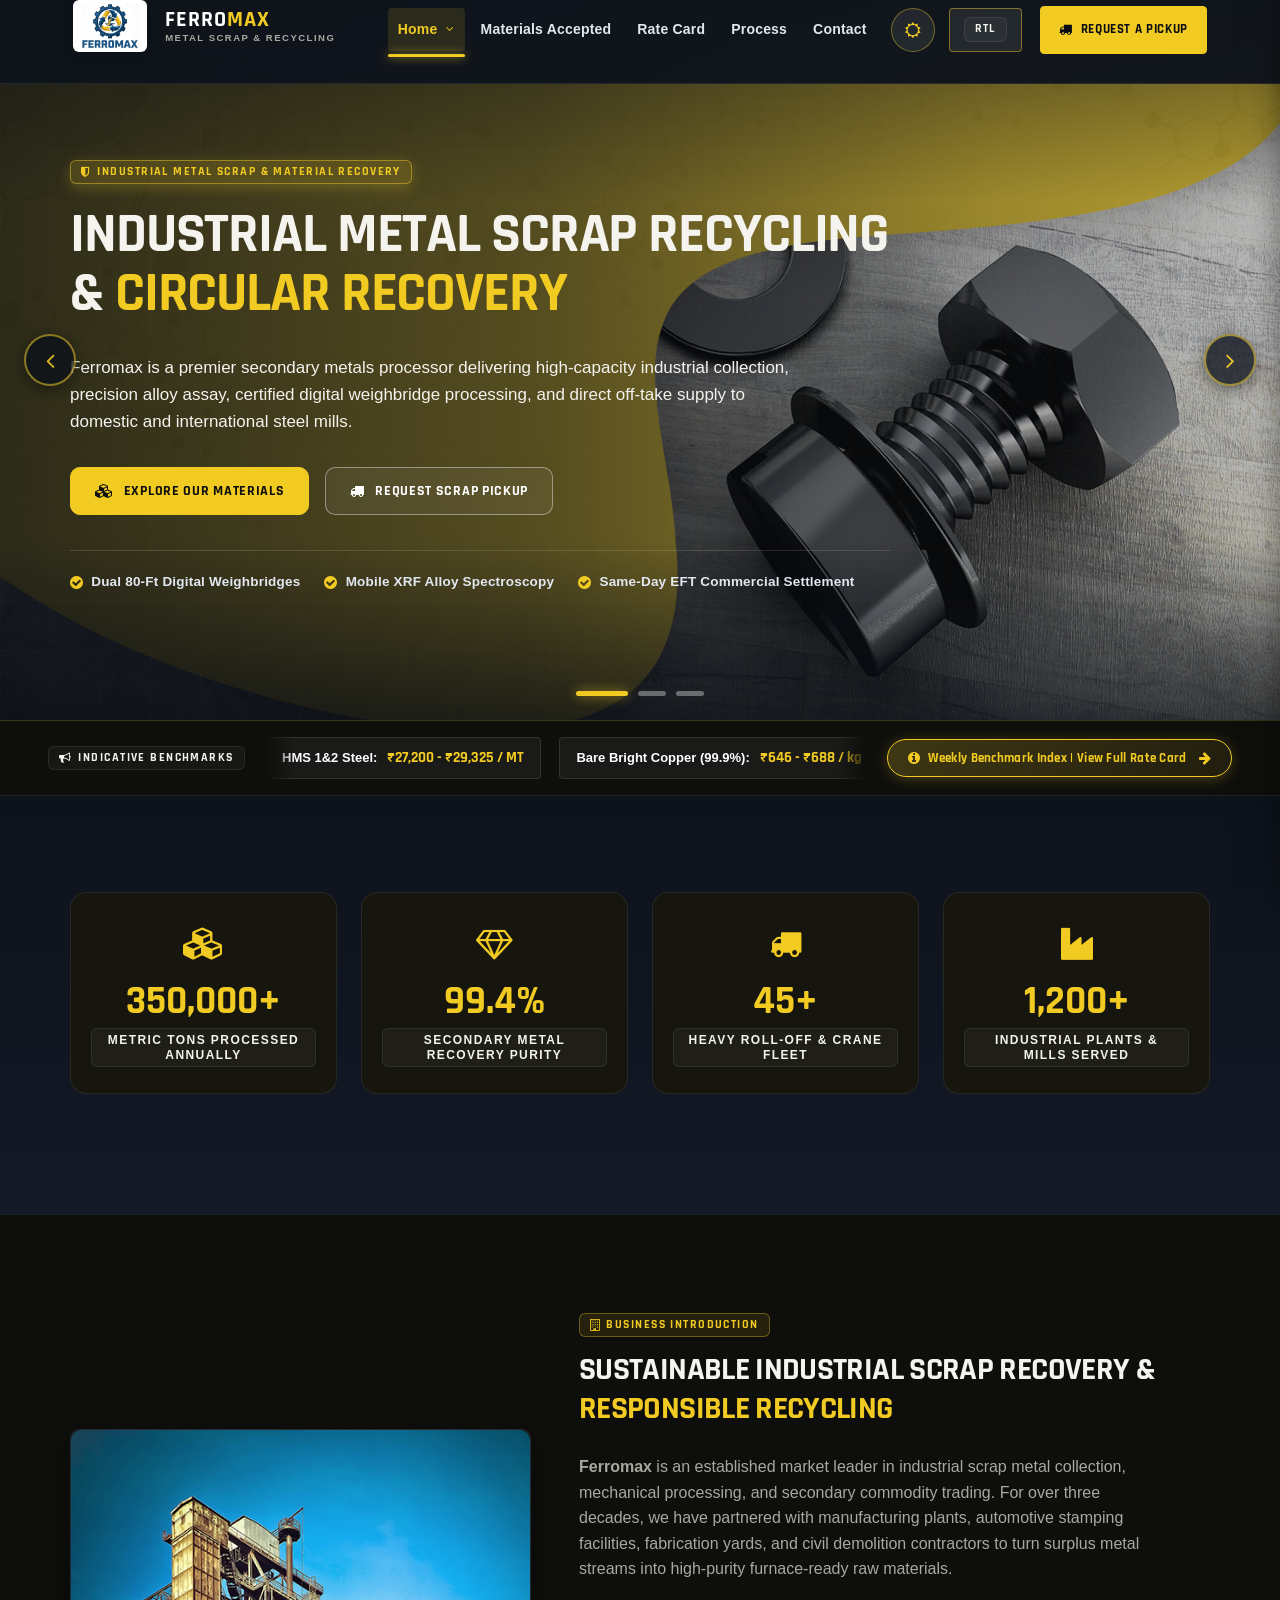
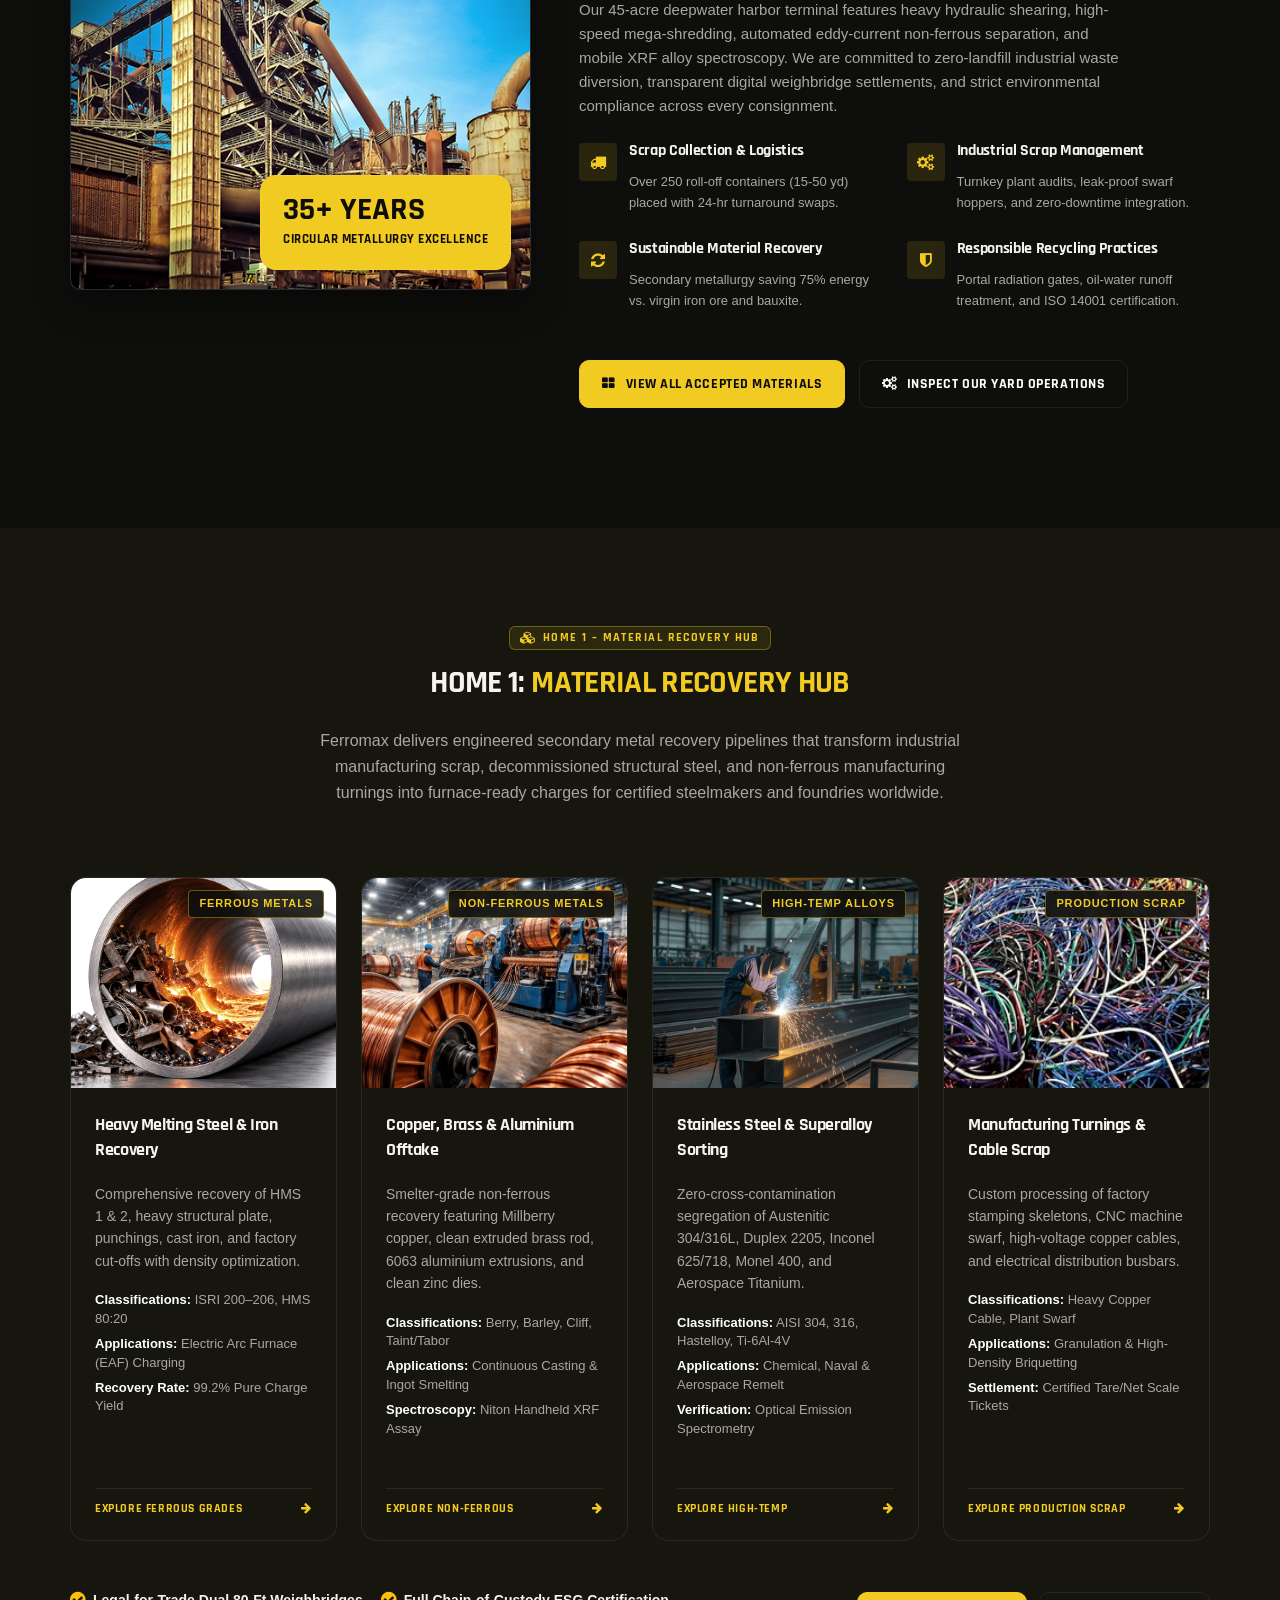
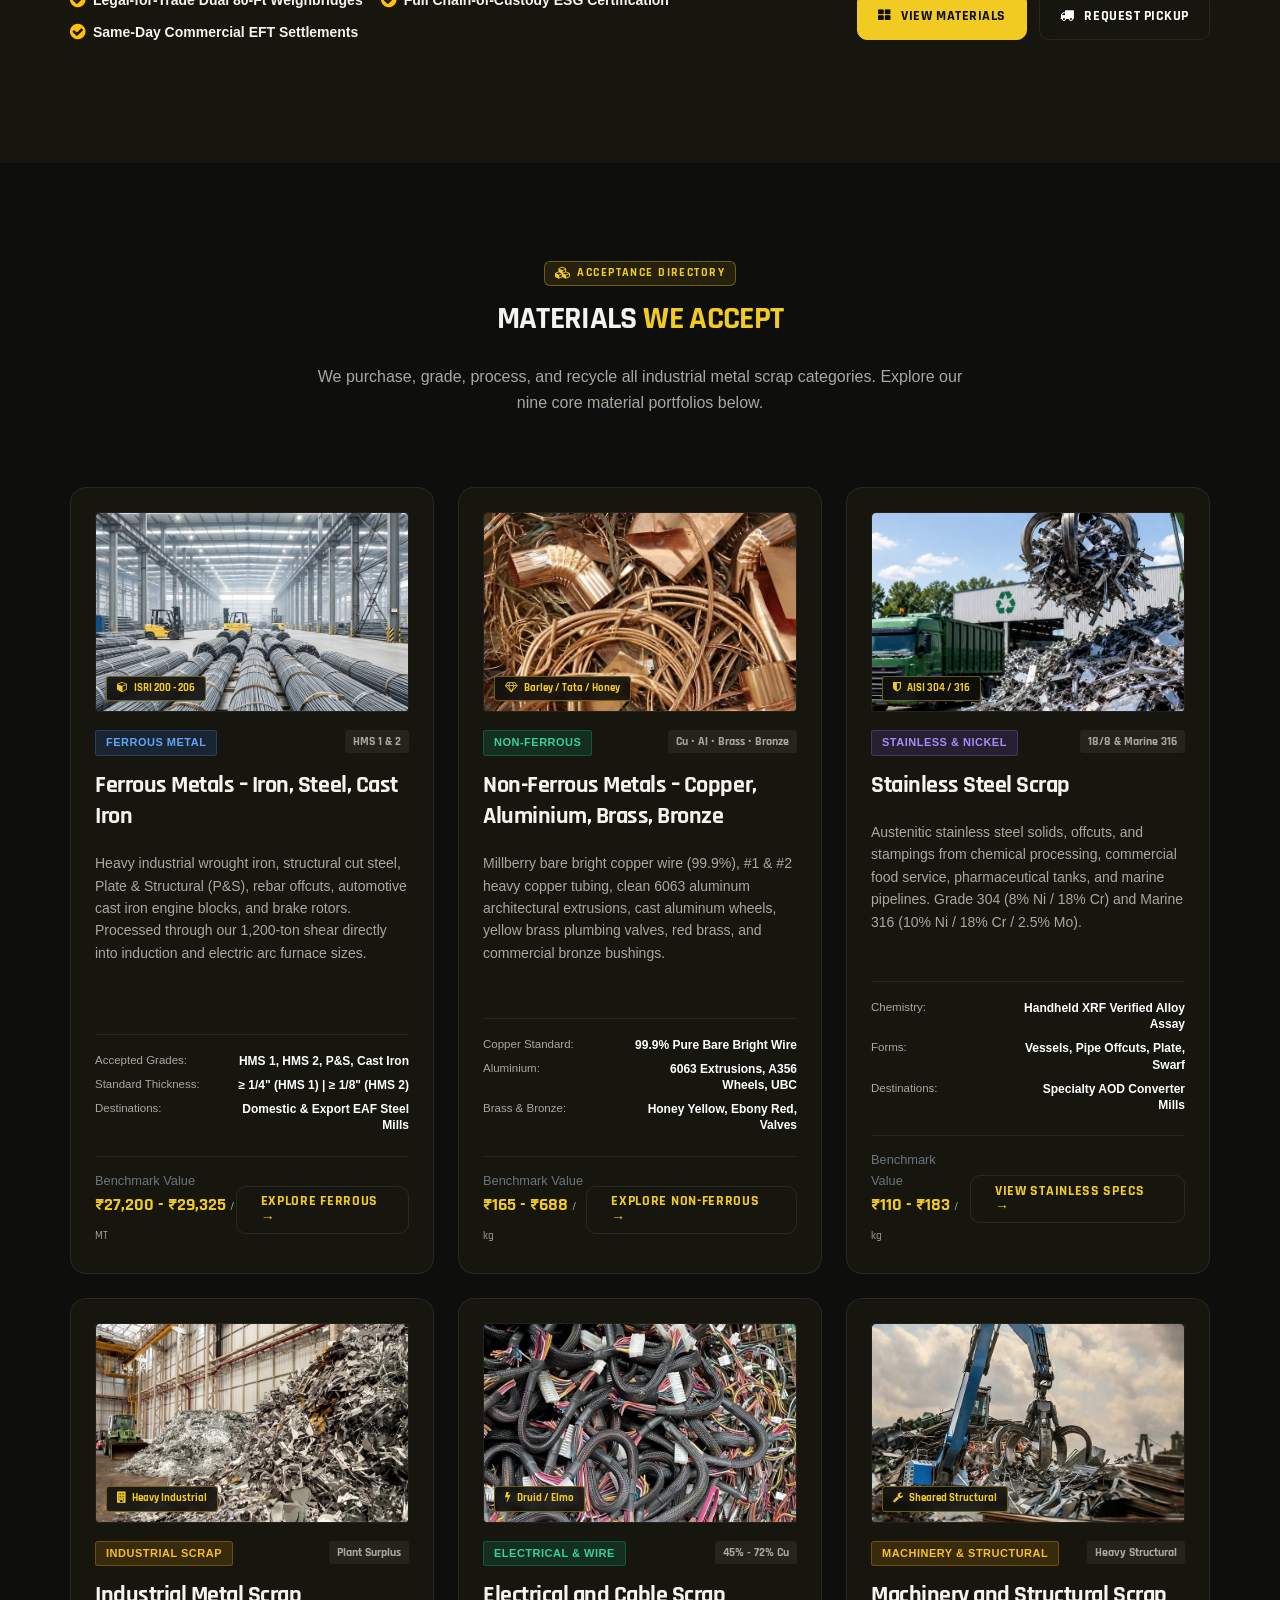
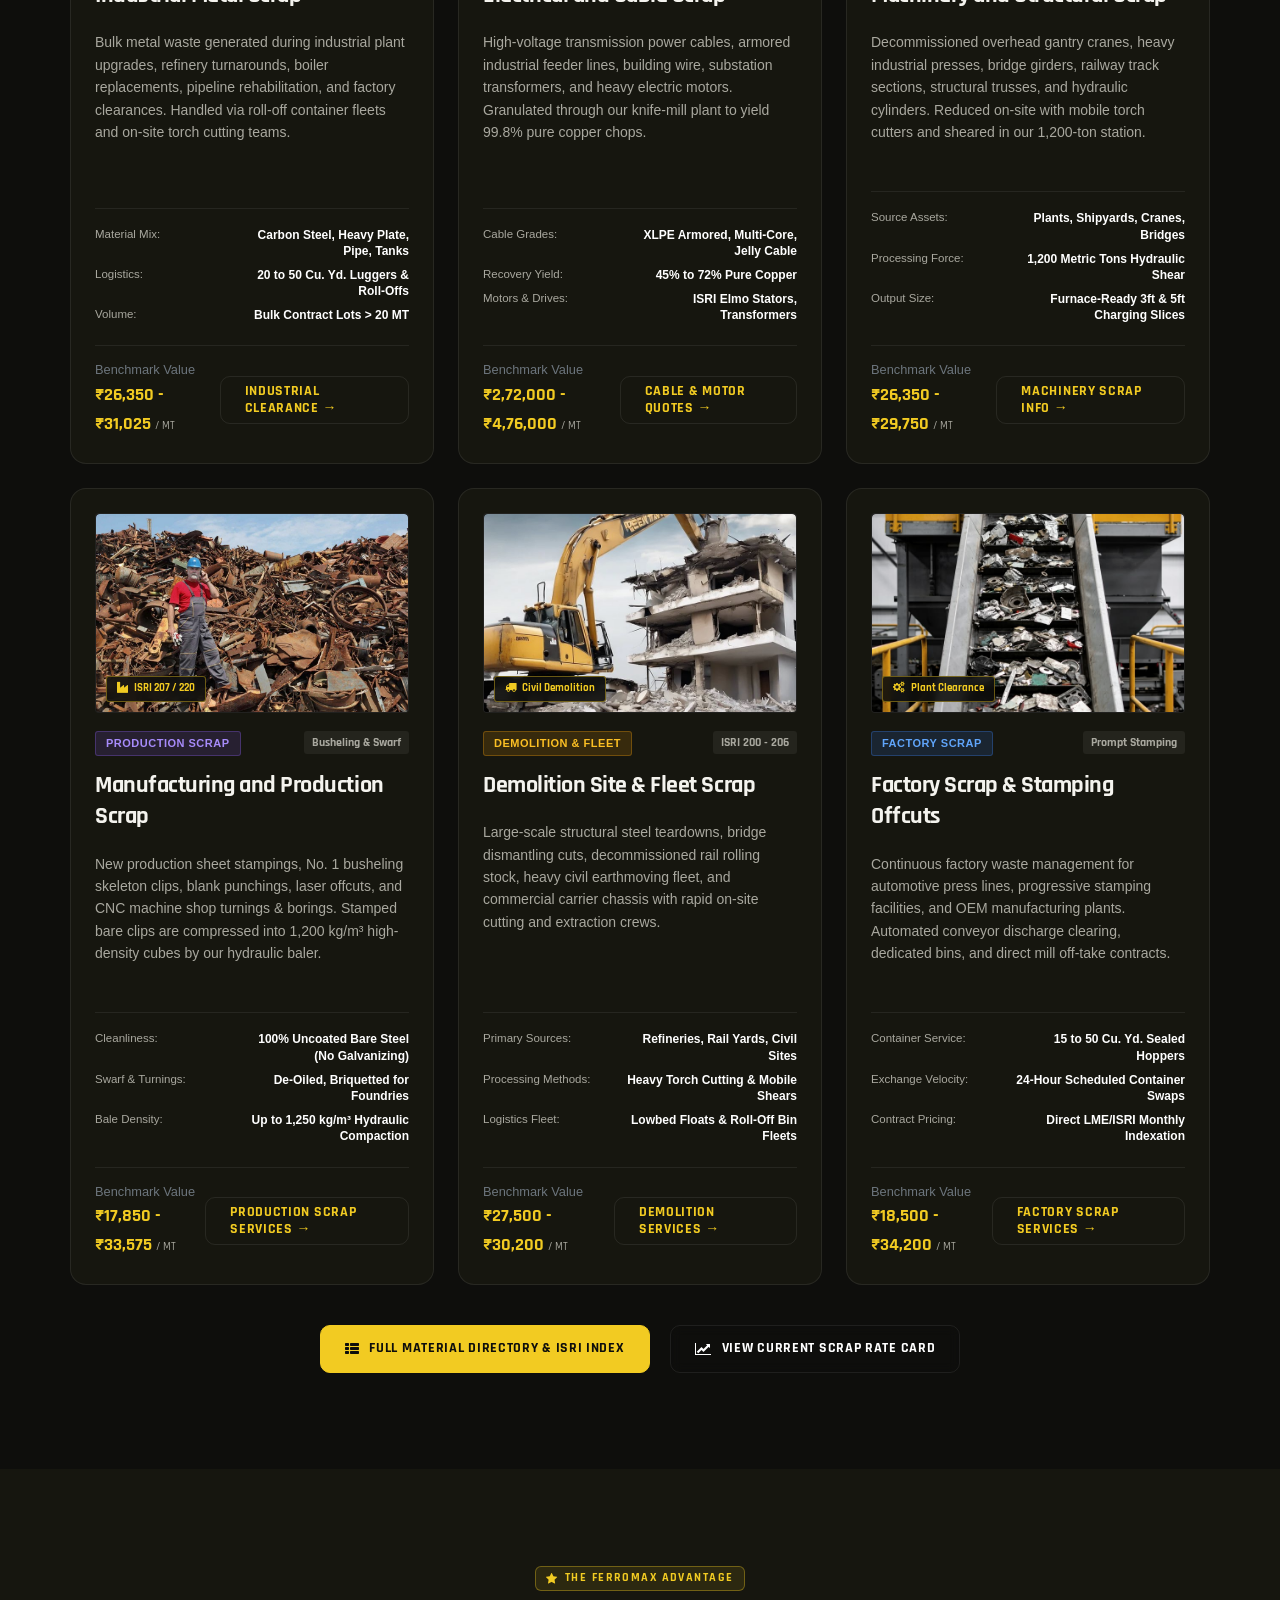
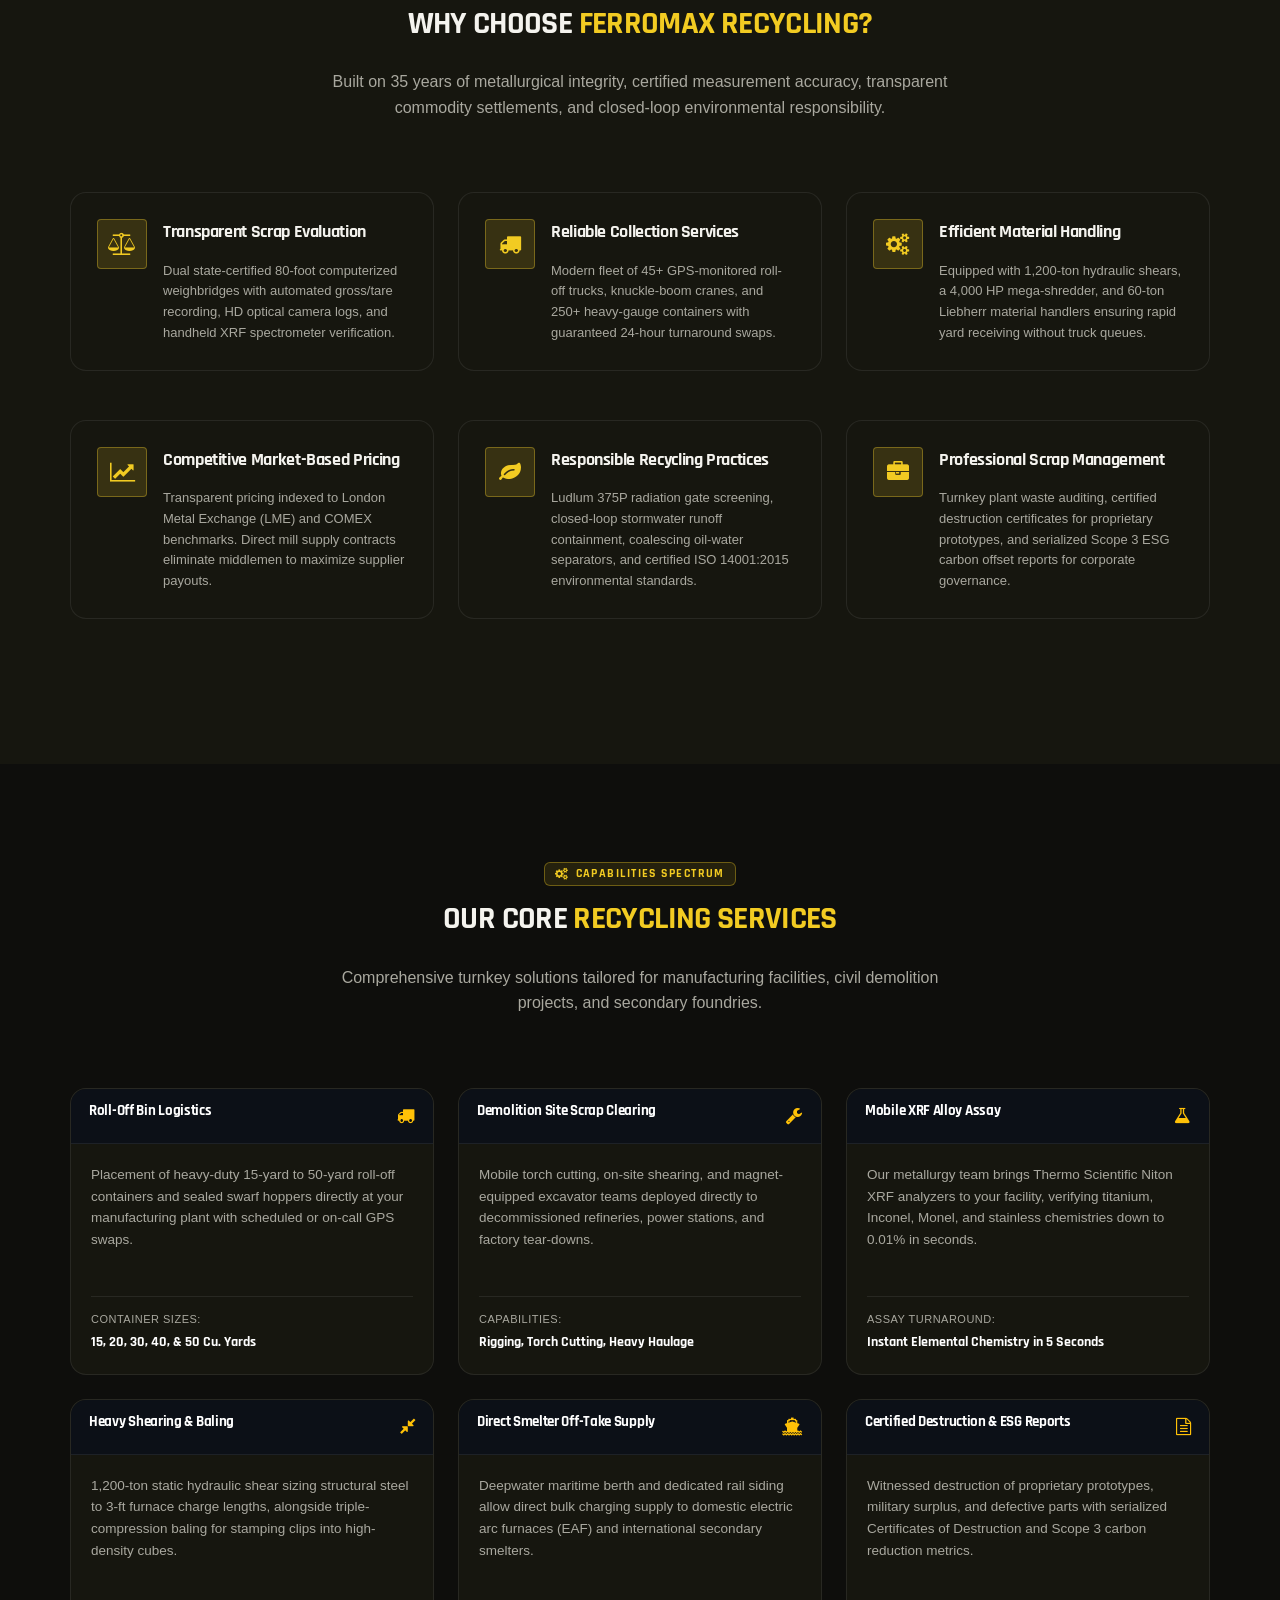
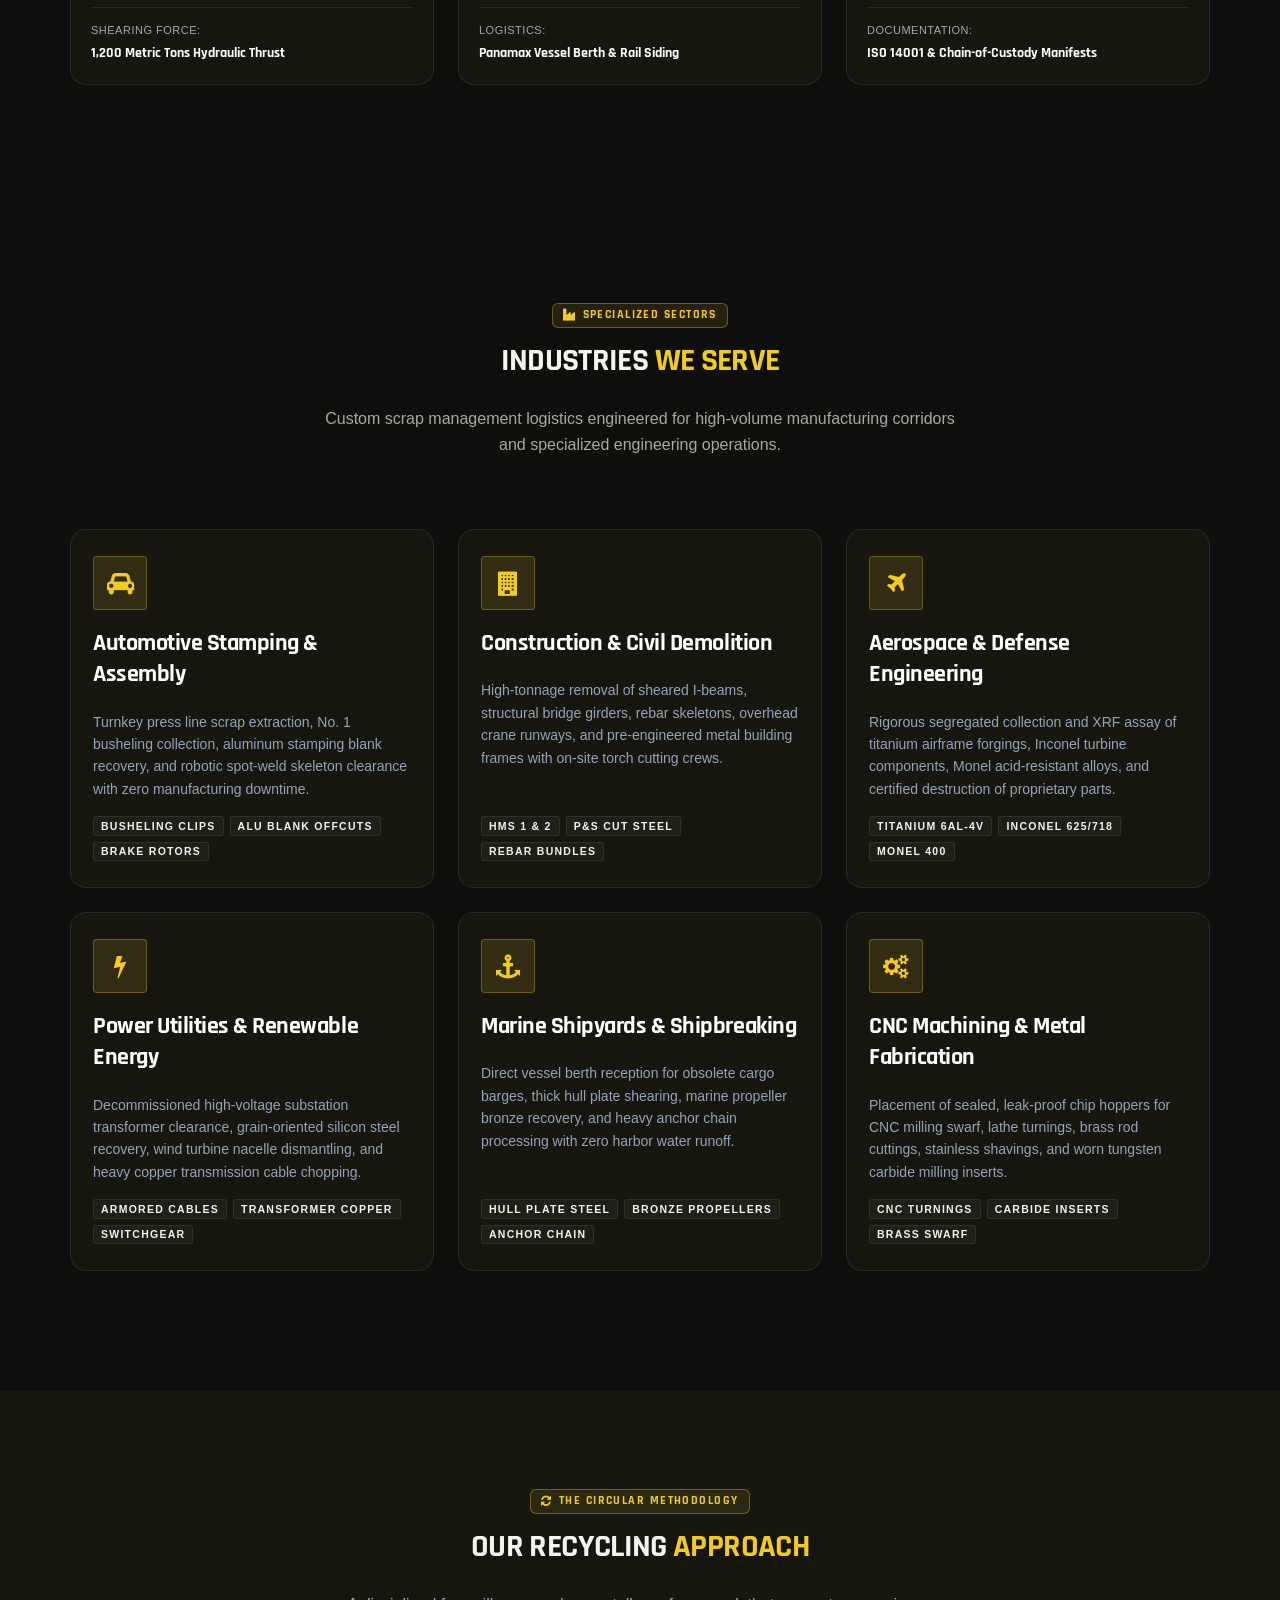
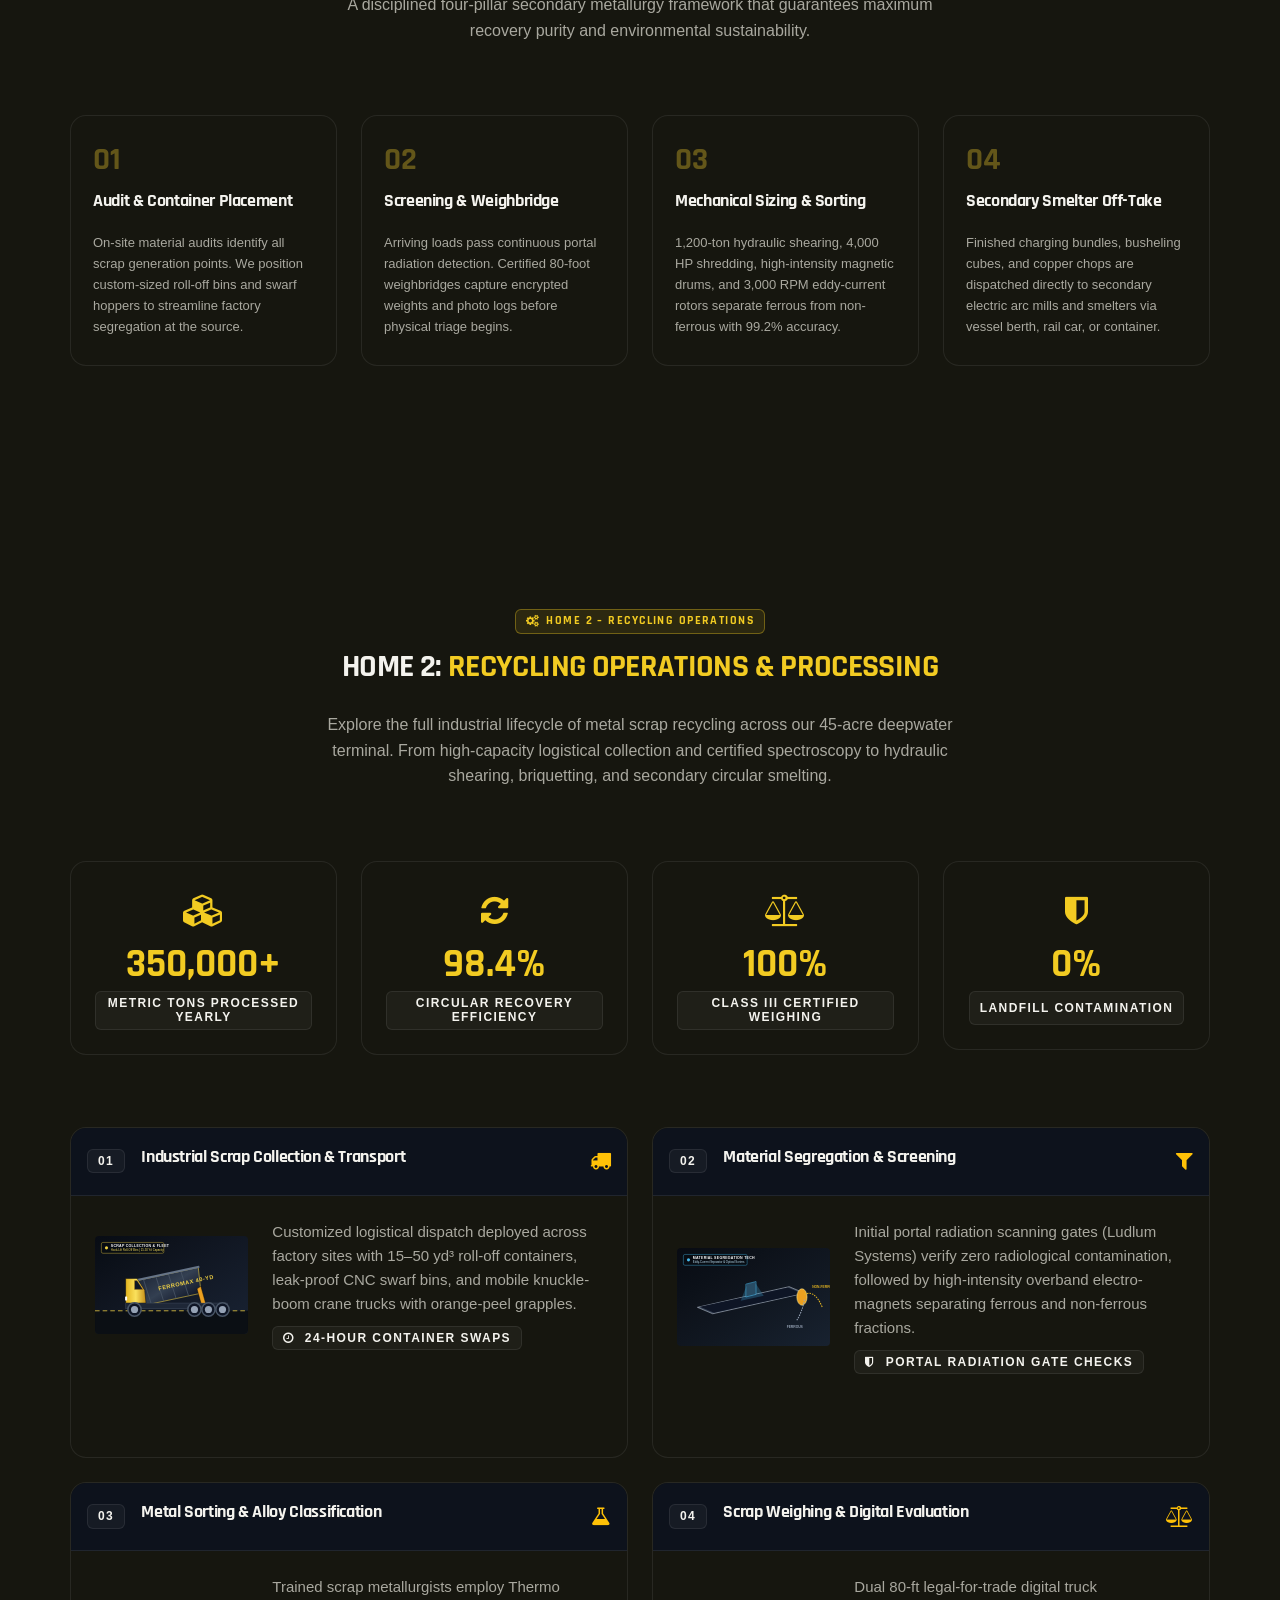
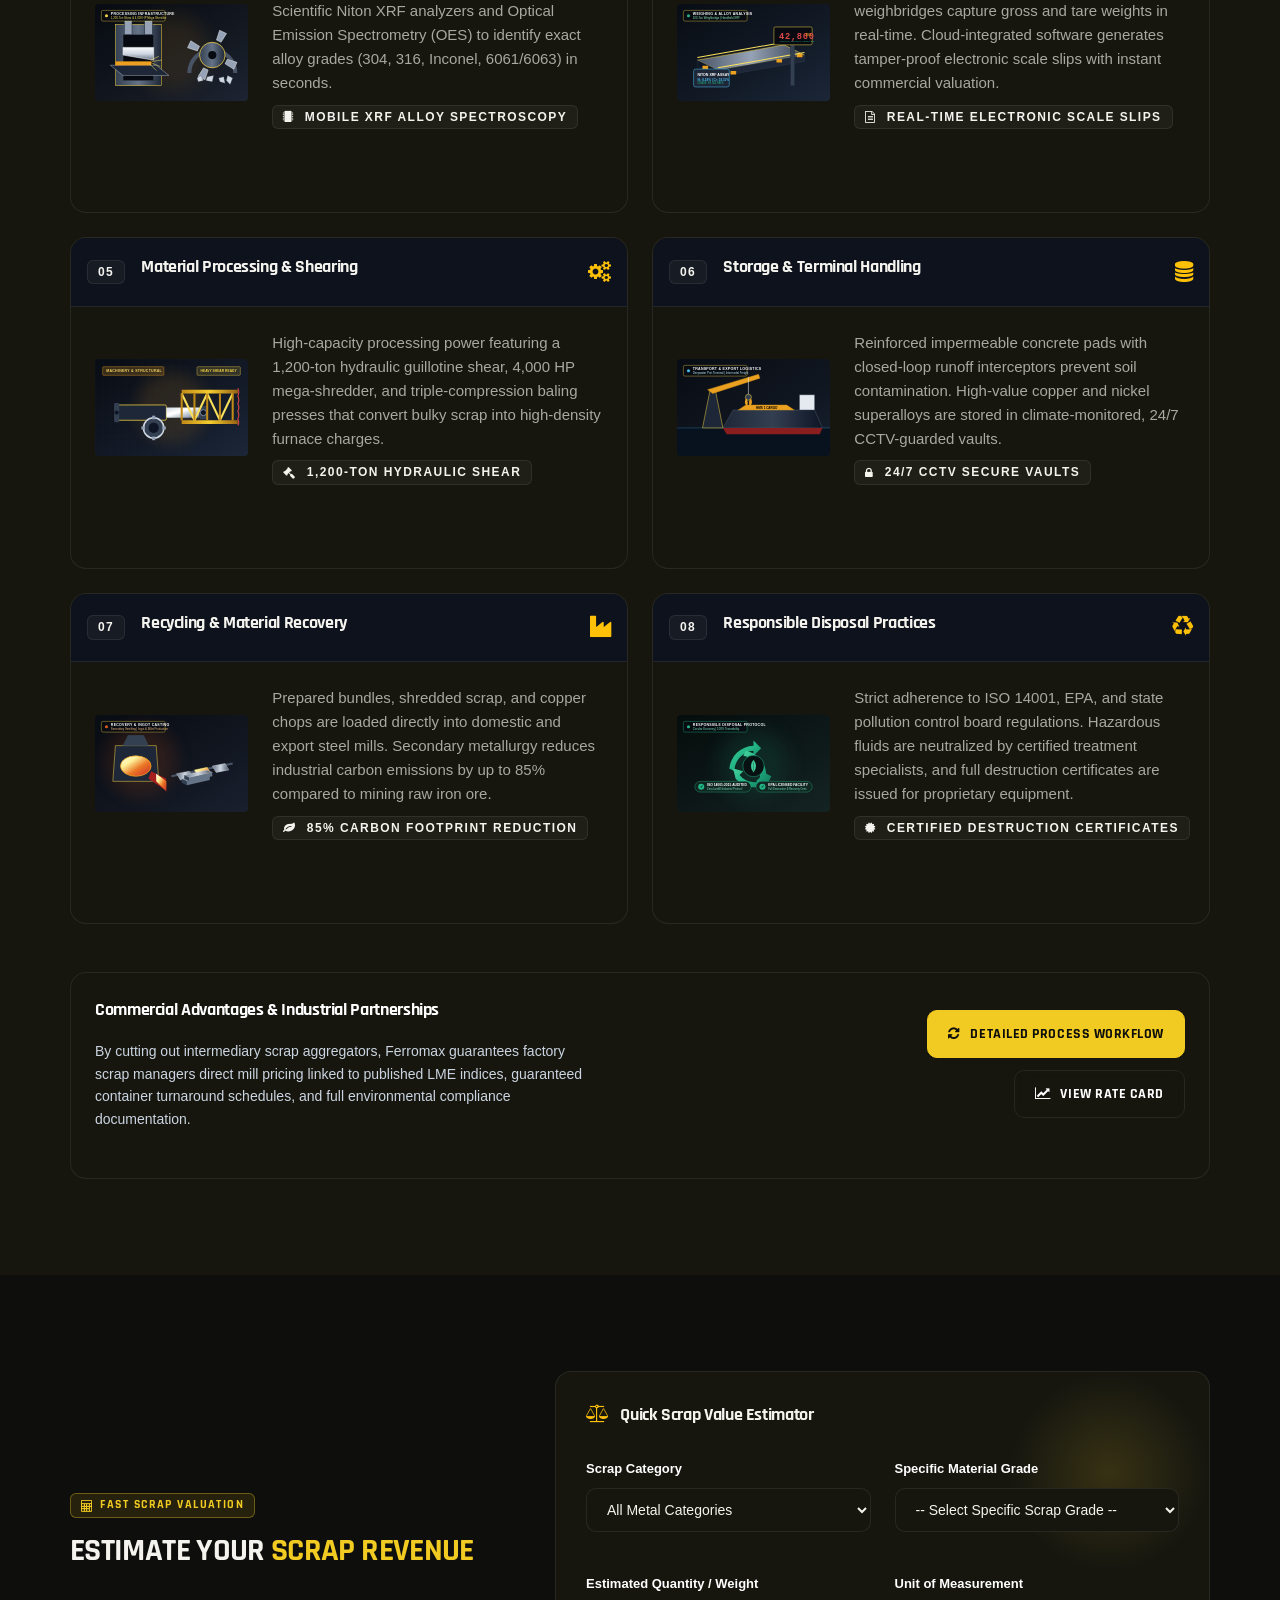
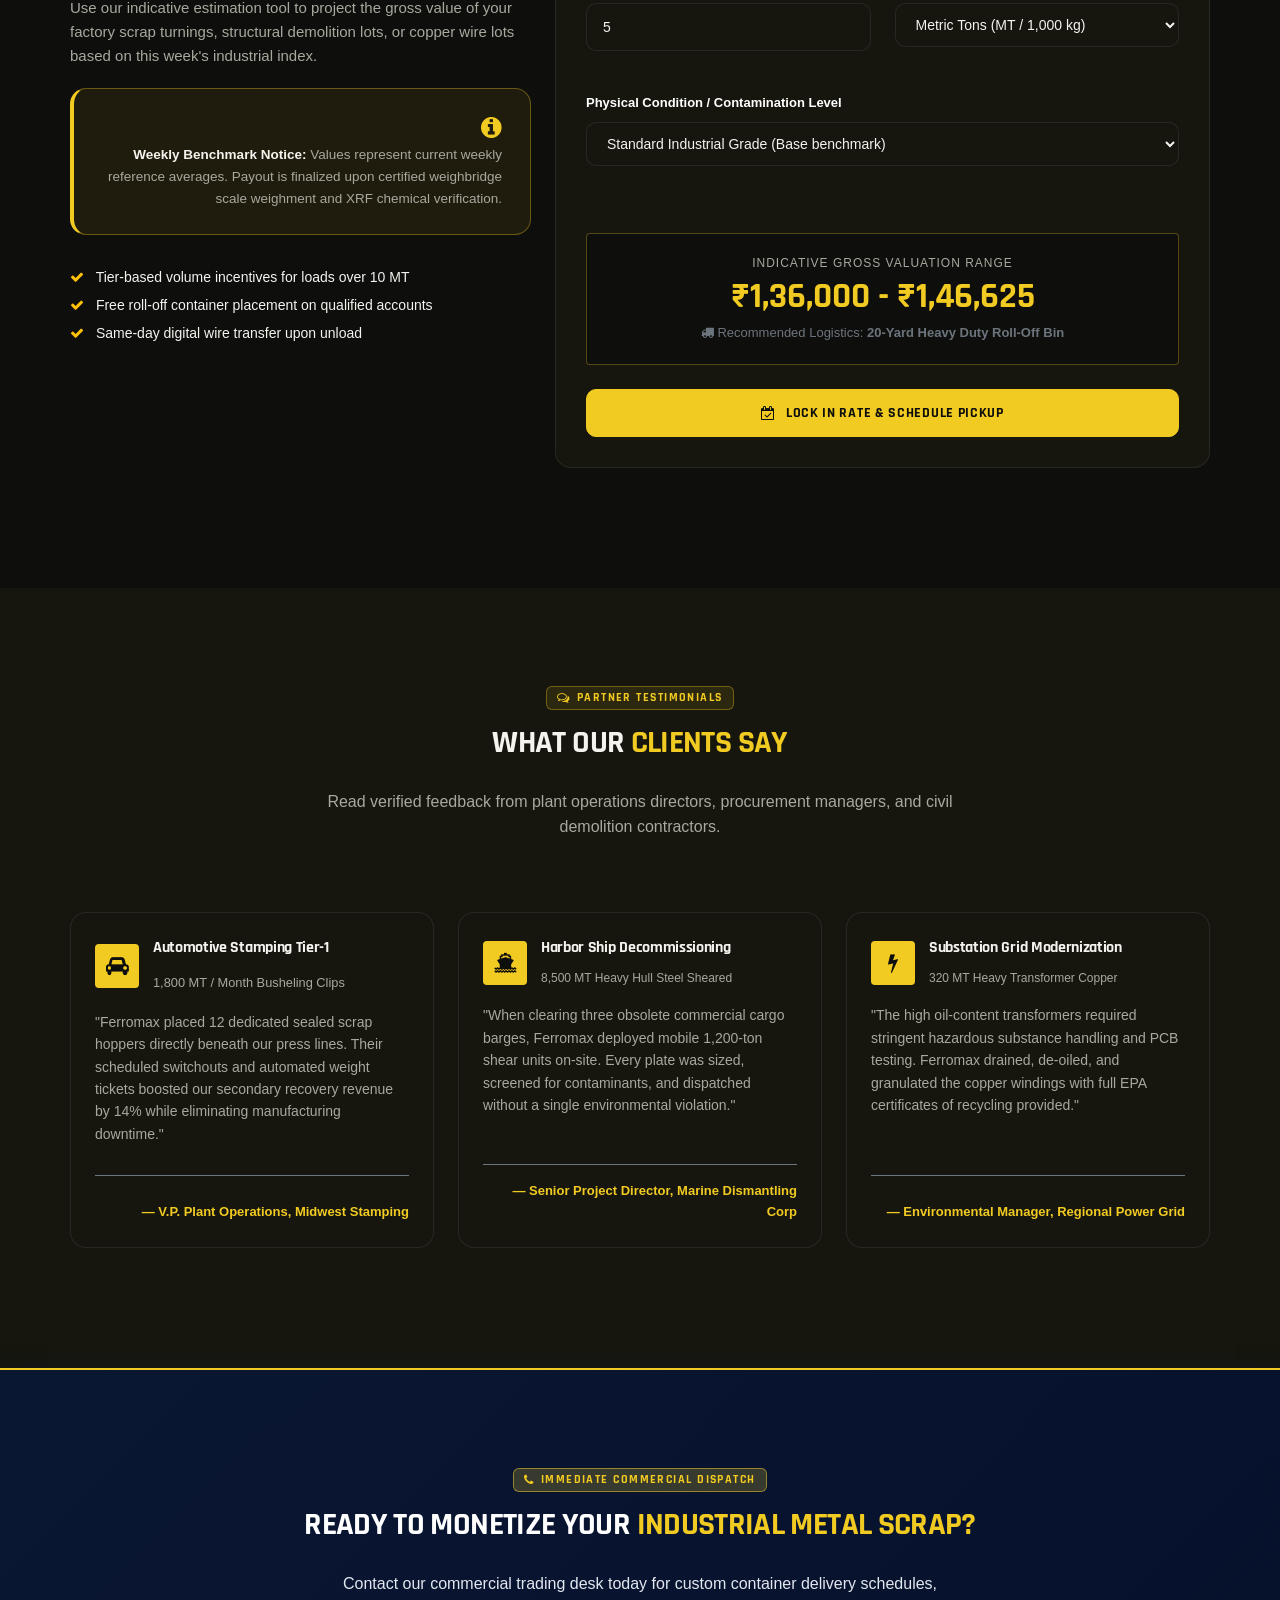
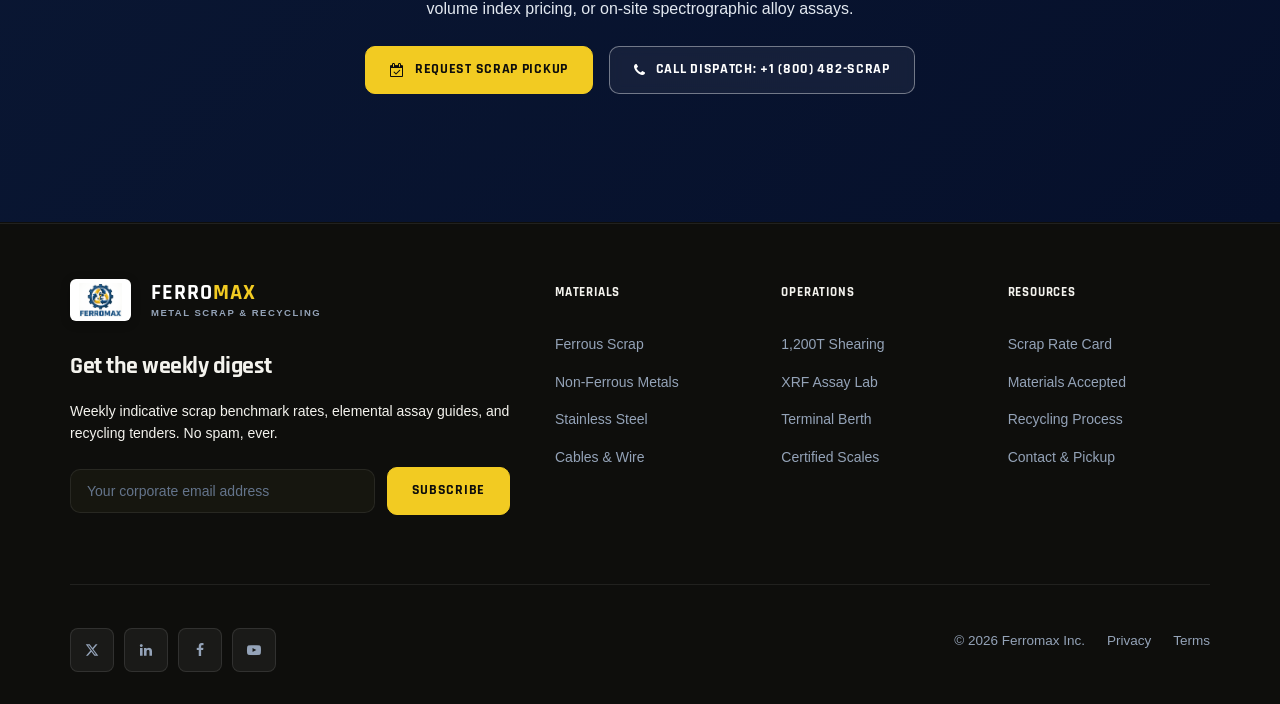
==== commit 9ca4d057: "Refined changes" ====
--- a/index.html
+++ b/index.html
@@ -46,6 +46,10 @@
          <div class="sidepanel-header">
             <a href="index.html" class="brand-link" aria-label="Ferromax Industrial Scrap">
                <img src="assets/images/Metal Logo.png" alt="Ferromax Industrial Scrap" class="brand-logo-img sidepanel-logo-img">
+               <div class="brand-text-wrap ml-2">
+                  <span class="brand-title">FERRO<span>MAX</span></span>
+                  <span class="brand-tagline">Industrial Scrap</span>
+               </div>
             </a>
             <button class="sidepanel-close" aria-label="Close Navigation"><i class="fa fa-times"></i></button>
          </div>
@@ -66,7 +70,6 @@
             </li>
             <li class="sidepanel-item-toggle">
                <button class="dir-toggle-btn sidepanel-dir-toggle w-100 justify-content-center" aria-label="Toggle Text Direction" title="Toggle Text Direction">
-                  <i class="fa fa-language mr-2"></i>
                   <span class="dir-toggle-label">Layout Direction: <span class="dir-indicator-badge">RTL</span></span>
                </button>
             </li>
@@ -90,8 +93,12 @@
          <div class="container-fluid px-lg-5">
             <div class="row d_flex align-items-center">
                <div class="col-lg-3 col-md-4 col-7 logo_section">
-                  <a href="index.html" class="brand-link" aria-label="Ferromax Industrial Metal Scrap &amp; Recycling">
+                                    <a href="index.html" class="brand-link" aria-label="Ferromax Industrial Metal Scrap &amp; Recycling">
                      <img src="assets/images/Metal Logo.png" alt="Ferromax Industrial Metal Scrap &amp; Recycling" class="brand-logo-img">
+                     <div class="brand-text-wrap ml-2">
+                        <span class="brand-title">FERRO<span>MAX</span></span>
+                        <span class="brand-tagline">Metal Scrap &amp; Recycling</span>
+                     </div>
                   </a>
                </div>
                <div class="col-lg-9 col-md-8 col-5 text-right d-flex align-items-center justify-content-end">
@@ -102,7 +109,6 @@
                            Home <i class="fa fa-angle-down"></i>
                         </a>
                         <ul class="nav-dropdown-menu">
-                           <li><a href="index.html" class="active"><i class="fa fa-home"></i> Home – Industrial Overview</a></li>
                            <li><a href="home-1.html"><i class="fa fa-cubes"></i> Home 1 – Material Recovery Hub</a></li>
                            <li><a href="home-2.html"><i class="fa fa-cogs"></i> Home 2 – Recycling Operations</a></li>
                         </ul>
@@ -118,10 +124,7 @@
                         </button>
                      </li>
                      <li>
-                        <button class="dir-toggle-btn ml-2" aria-label="Toggle Text Direction (LTR / RTL)" title="Toggle Text Direction">
-                           <i class="fa fa-language"></i>
-                           <span class="dir-indicator-badge">RTL</span>
-                        </button>
+                        <button class="dir-toggle-btn ml-2" aria-label="Toggle Text Direction (LTR / RTL)" title="Toggle Text Direction"><span class="dir-indicator-badge">RTL</span></button>
                      </li>
                      <li>
                         <a href="contact.html#pickupSection" class="nav-cta-btn">
@@ -186,7 +189,7 @@
 
                <!-- Slide 2 -->
                <div class="carousel-item">
-                  <div class="hero-slide-bg" style="background-image: url('assets/images/banner1.jpg');"></div>
+                  <div class="hero-slide-bg" style="background-image: url('assets/images/home-2-hero.jpg');"></div>
                   <div class="hero-overlay-gradient"></div>
                   <div class="hero-industrial-grid"></div>
                   <div class="container">
@@ -223,7 +226,7 @@
 
                <!-- Slide 3 -->
                <div class="carousel-item">
-                  <div class="hero-slide-bg" style="background-image: url('assets/images/banner1.jpg');"></div>
+                  <div class="hero-slide-bg" style="background-image: url('assets/images/materials-accepted-hero.jpg');"></div>
                   <div class="hero-overlay-gradient"></div>
                   <div class="hero-industrial-grid"></div>
                   <div class="container">
@@ -269,7 +272,7 @@
          </div>
       </section>
 
-      <!-- Indicative Scrap Rate Benchmark Bar -->
+            <!-- Indicative Scrap Rate Benchmark Bar -->
       <section class="rate-ticker-section">
          <div class="container-fluid px-lg-5">
             <div class="ticker-inner">
@@ -277,37 +280,70 @@
                   <i class="fa fa-bullhorn"></i> Indicative Benchmarks
                </div>
                <div class="ticker-items-scroller">
-                  <div class="ticker-rate-card">
-                     <span class="ticker-material-name">HMS 1&amp;2 Steel:</span>
-                     <span class="ticker-material-price">₹27,200 - ₹29,325 / MT</span>
-                  </div>
-                  <div class="ticker-rate-card">
-                     <span class="ticker-material-name">Bare Bright Copper (99.9%):</span>
-                     <span class="ticker-material-price">₹646 - ₹688 / kg</span>
-                  </div>
-                  <div class="ticker-rate-card">
-                     <span class="ticker-material-name">Alu Extrusions 6063:</span>
-                     <span class="ticker-material-price">₹165 - ₹187 / kg</span>
-                  </div>
-                  <div class="ticker-rate-card">
-                     <span class="ticker-material-name">Stainless Steel 304:</span>
-                     <span class="ticker-material-price">₹110 - ₹126 / kg</span>
-                  </div>
-                  <div class="ticker-rate-card">
-                     <span class="ticker-material-name">Yellow Brass Clean:</span>
-                     <span class="ticker-material-price">₹374 - ₹408 / kg</span>
-                  </div>
-                  <div class="ticker-rate-card">
-                     <span class="ticker-material-name">Shredded Steel (ISRI 211):</span>
-                     <span class="ticker-material-price">₹28,900 - ₹31,025 / MT</span>
-                  </div>
-                  <div class="ticker-rate-card">
-                     <span class="ticker-material-name">Inconel 625/718:</span>
-                     <span class="ticker-material-price">₹1,190 - ₹1,402 / kg</span>
-                  </div>
-               </div>
-               <a href="rate-card.html" class="ticker-disclaimer-btn">
-                  <i class="fa fa-info-circle"></i> Weekly Benchmark Index | View Full Rate Card &rarr;
+                  <div class="ticker-scroll-track">
+                     <!-- Set 1 -->
+                     <div class="ticker-rate-card">
+                        <span class="ticker-material-name">HMS 1&amp;2 Steel:</span>
+                        <span class="ticker-material-price">₹27,200 - ₹29,325 / MT</span>
+                     </div>
+                     <div class="ticker-rate-card">
+                        <span class="ticker-material-name">Bare Bright Copper (99.9%):</span>
+                        <span class="ticker-material-price">₹646 - ₹688 / kg</span>
+                     </div>
+                     <div class="ticker-rate-card">
+                        <span class="ticker-material-name">Alu Extrusions 6063:</span>
+                        <span class="ticker-material-price">₹165 - ₹187 / kg</span>
+                     </div>
+                     <div class="ticker-rate-card">
+                        <span class="ticker-material-name">Stainless Steel 304:</span>
+                        <span class="ticker-material-price">₹110 - ₹126 / kg</span>
+                     </div>
+                     <div class="ticker-rate-card">
+                        <span class="ticker-material-name">Yellow Brass Clean:</span>
+                        <span class="ticker-material-price">₹374 - ₹408 / kg</span>
+                     </div>
+                     <div class="ticker-rate-card">
+                        <span class="ticker-material-name">Shredded Steel (ISRI 211):</span>
+                        <span class="ticker-material-price">₹28,900 - ₹31,025 / MT</span>
+                     </div>
+                     <div class="ticker-rate-card">
+                        <span class="ticker-material-name">Inconel 625/718:</span>
+                        <span class="ticker-material-price">₹1,190 - ₹1,402 / kg</span>
+                     </div>
+
+                     <!-- Set 2 (Duplicate for Seamless Infinite Left-to-Right Loop) -->
+                     <div class="ticker-rate-card" aria-hidden="true">
+                        <span class="ticker-material-name">HMS 1&amp;2 Steel:</span>
+                        <span class="ticker-material-price">₹27,200 - ₹29,325 / MT</span>
+                     </div>
+                     <div class="ticker-rate-card" aria-hidden="true">
+                        <span class="ticker-material-name">Bare Bright Copper (99.9%):</span>
+                        <span class="ticker-material-price">₹646 - ₹688 / kg</span>
+                     </div>
+                     <div class="ticker-rate-card" aria-hidden="true">
+                        <span class="ticker-material-name">Alu Extrusions 6063:</span>
+                        <span class="ticker-material-price">₹165 - ₹187 / kg</span>
+                     </div>
+                     <div class="ticker-rate-card" aria-hidden="true">
+                        <span class="ticker-material-name">Stainless Steel 304:</span>
+                        <span class="ticker-material-price">₹110 - ₹126 / kg</span>
+                     </div>
+                     <div class="ticker-rate-card" aria-hidden="true">
+                        <span class="ticker-material-name">Yellow Brass Clean:</span>
+                        <span class="ticker-material-price">₹374 - ₹408 / kg</span>
+                     </div>
+                     <div class="ticker-rate-card" aria-hidden="true">
+                        <span class="ticker-material-name">Shredded Steel (ISRI 211):</span>
+                        <span class="ticker-material-price">₹28,900 - ₹31,025 / MT</span>
+                     </div>
+                     <div class="ticker-rate-card" aria-hidden="true">
+                        <span class="ticker-material-name">Inconel 625/718:</span>
+                        <span class="ticker-material-price">₹1,190 - ₹1,402 / kg</span>
+                     </div>
+                  </div>
+               </div>
+               <a href="rate-card.html" class="ticker-disclaimer-btn" title="View Full Rate Card">
+                  <i class="fa fa-info-circle"></i> Weekly Benchmark Index | View Full Rate Card <i class="fa fa-arrow-right ml-1"></i>
                </a>
             </div>
          </div>
@@ -356,9 +392,9 @@
                <div class="col-lg-5 col-md-12 mb-lg-0 mb-5">
                   <div class="about_img text-center position-relative">
                      <figure>
-                        <img src="assets/images/about.jpg" alt="Ferromax Industrial Scrap Metal Processing Yard" class="img-fluid img-fluid-industrial" style="border-radius: 8px; object-fit: cover; aspect-ratio: 16/10; width: 100%; box-shadow: 0 10px 30px rgba(0,0,0,0.4);"/>
+                        <img src="assets/images/about.jpg" alt="Ferromax Industrial Scrap Metal Processing Yard" class="img-fluid img-fluid-industrial" style="border: none !important; border-radius: 10px; object-fit: cover; width: 100%; height: 100%; display: block;"/>
                      </figure>
-                     <div class="stat-badge-floating d-none d-sm-block" style="position: absolute; bottom: 20px; right: 20px; background: #f3cf2d; color: #090c12; padding: 18px 22px; border-radius: 8px; font-weight: 800; font-family: 'Rajdhani', sans-serif; box-shadow: 0 10px 25px rgba(0,0,0,0.5); text-align: left;">
+                     <div class="stat-badge-floating d-none d-sm-block" style="position: absolute; bottom: 20px; right: 20px; background: #F2CB22; color: #0e0e0c; padding: 18px 22px; border-radius: 8px; font-weight: 800; font-family: 'Rajdhani', sans-serif; box-shadow: none; border: 1px solid rgba(255,255,255,0.08); text-align: left;">
                         <span style="font-size: 32px; display: block; line-height: 1;">35+ YEARS</span>
                         <span style="font-size: 13px; text-transform: uppercase; letter-spacing: 0.5px;">CIRCULAR METALLURGY EXCELLENCE</span>
                      </div>
@@ -382,7 +418,7 @@
                      <div class="row mb-4">
                         <div class="col-sm-6 mb-3">
                            <div class="d-flex align-items-start">
-                              <div style="width: 38px; height: 38px; background: rgba(243, 207, 45, 0.15); color: #f3cf2d; display: flex; align-items: center; justify-content: center; border-radius: 4px; margin-right: 12px; flex-shrink: 0; margin-top: 3px;">
+                              <div style="width: 38px; height: 38px; background: rgba(242, 203, 34, 0.12); color: #F2CB22; display: flex; align-items: center; justify-content: center; border-radius: 4px; margin-right: 12px; flex-shrink: 0; margin-top: 3px;">
                                  <i class="fa fa-truck"></i>
                               </div>
                               <div>
@@ -393,7 +429,7 @@
                         </div>
                         <div class="col-sm-6 mb-3">
                            <div class="d-flex align-items-start">
-                              <div style="width: 38px; height: 38px; background: rgba(243, 207, 45, 0.15); color: #f3cf2d; display: flex; align-items: center; justify-content: center; border-radius: 4px; margin-right: 12px; flex-shrink: 0; margin-top: 3px;">
+                              <div style="width: 38px; height: 38px; background: rgba(242, 203, 34, 0.12); color: #F2CB22; display: flex; align-items: center; justify-content: center; border-radius: 4px; margin-right: 12px; flex-shrink: 0; margin-top: 3px;">
                                  <i class="fa fa-cogs"></i>
                               </div>
                               <div>
@@ -404,7 +440,7 @@
                         </div>
                         <div class="col-sm-6 mb-3">
                            <div class="d-flex align-items-start">
-                              <div style="width: 38px; height: 38px; background: rgba(243, 207, 45, 0.15); color: #f3cf2d; display: flex; align-items: center; justify-content: center; border-radius: 4px; margin-right: 12px; flex-shrink: 0; margin-top: 3px;">
+                              <div style="width: 38px; height: 38px; background: rgba(242, 203, 34, 0.12); color: #F2CB22; display: flex; align-items: center; justify-content: center; border-radius: 4px; margin-right: 12px; flex-shrink: 0; margin-top: 3px;">
                                  <i class="fa fa-refresh"></i>
                               </div>
                               <div>
@@ -415,7 +451,7 @@
                         </div>
                         <div class="col-sm-6 mb-3">
                            <div class="d-flex align-items-start">
-                              <div style="width: 38px; height: 38px; background: rgba(243, 207, 45, 0.15); color: #f3cf2d; display: flex; align-items: center; justify-content: center; border-radius: 4px; margin-right: 12px; flex-shrink: 0; margin-top: 3px;">
+                              <div style="width: 38px; height: 38px; background: rgba(242, 203, 34, 0.12); color: #F2CB22; display: flex; align-items: center; justify-content: center; border-radius: 4px; margin-right: 12px; flex-shrink: 0; margin-top: 3px;">
                                  <i class="fa fa-shield"></i>
                               </div>
                               <div>
@@ -426,11 +462,11 @@
                         </div>
                      </div>
 
-                     <div class="d-flex flex-wrap gap-3">
-                        <a href="material-recovery.html" class="btn-industrial-primary mr-3 mb-2">
+                     <div class="hero-cta-actions d-flex flex-wrap align-items-center">
+                        <a href="material-recovery.html" class="btn-industrial-primary">
                            <i class="fa fa-th-large"></i> View All Accepted Materials
                         </a>
-                        <a href="#recycling-operations" class="btn-industrial-secondary mb-2">
+                        <a href="#recycling-operations" class="btn-industrial-secondary">
                            <i class="fa fa-gears"></i> Inspect Our Yard Operations
                         </a>
                      </div>
@@ -555,9 +591,9 @@
             </div>
 
             <!-- Capability Feature Strip & CTAs -->
-            <div class="row mt-4 align-items-center">
-               <div class="col-lg-8 mb-lg-0 mb-4">
-                  <div class="d-flex flex-wrap gap-4">
+            <div class="row mt-4 align-items-center commercial-benefits-layout">
+               <div class="col-lg-7 col-xl-7 mb-lg-0 mb-3">
+                  <div class="commercial-benefit-list d-flex flex-wrap">
                      <div class="d-flex align-items-center mr-4 mb-2">
                         <i class="fa fa-check-circle text-warning mr-2" style="font-size: 18px;"></i>
                         <span class="font-weight-bold" style="font-size: 14px;">Legal-for-Trade Dual 80-Ft Weighbridges</span>
@@ -572,12 +608,12 @@
                      </div>
                   </div>
                </div>
-               <div class="col-lg-4 text-lg-right text-left">
-                  <div class="d-inline-flex flex-wrap gap-2">
-                     <a href="material-recovery.html" class="btn-industrial-primary mr-2 mb-2">
-                        <i class="fa fa-th-large"></i> View All Materials
+               <div class="col-lg-5 col-xl-5 text-lg-right text-left">
+                  <div class="commercial-benefit-actions d-flex flex-wrap align-items-center justify-content-lg-end">
+                     <a href="material-recovery.html" class="btn-industrial-primary">
+                        <i class="fa fa-th-large"></i> View Materials
                      </a>
-                     <a href="contact.html#pickupSection" class="btn-industrial-secondary mb-2">
+                     <a href="contact.html#pickupSection" class="btn-industrial-secondary">
                         <i class="fa fa-truck"></i> Request Pickup
                      </a>
                   </div>
@@ -1001,7 +1037,7 @@
                         <p>
                            Placement of heavy-duty 15-yard to 50-yard roll-off containers and sealed swarf hoppers directly at your manufacturing plant with scheduled or on-call GPS swaps.
                         </p>
-                        <div class="op-spec-item mt-3 pt-3 border-top border-secondary">
+                        <div class="op-spec-item">
                            <span class="op-spec-label">Container Sizes:</span>
                            <span class="op-spec-val">15, 20, 30, 40, &amp; 50 Cu. Yards</span>
                         </div>
@@ -1019,7 +1055,7 @@
                         <p>
                            Mobile torch cutting, on-site shearing, and magnet-equipped excavator teams deployed directly to decommissioned refineries, power stations, and factory tear-downs.
                         </p>
-                        <div class="op-spec-item mt-3 pt-3 border-top border-secondary">
+                        <div class="op-spec-item">
                            <span class="op-spec-label">Capabilities:</span>
                            <span class="op-spec-val">Rigging, Torch Cutting, Heavy Haulage</span>
                         </div>
@@ -1037,7 +1073,7 @@
                         <p>
                            Our metallurgy team brings Thermo Scientific Niton XRF analyzers to your facility, verifying titanium, Inconel, Monel, and stainless chemistries down to 0.01% in seconds.
                         </p>
-                        <div class="op-spec-item mt-3 pt-3 border-top border-secondary">
+                        <div class="op-spec-item">
                            <span class="op-spec-label">Assay Turnaround:</span>
                            <span class="op-spec-val">Instant Elemental Chemistry in 5 Seconds</span>
                         </div>
@@ -1055,7 +1091,7 @@
                         <p>
                            1,200-ton static hydraulic shear sizing structural steel to 3-ft furnace charge lengths, alongside triple-compression baling for stamping clips into high-density cubes.
                         </p>
-                        <div class="op-spec-item mt-3 pt-3 border-top border-secondary">
+                        <div class="op-spec-item">
                            <span class="op-spec-label">Shearing Force:</span>
                            <span class="op-spec-val">1,200 Metric Tons Hydraulic Thrust</span>
                         </div>
@@ -1073,7 +1109,7 @@
                         <p>
                            Deepwater maritime berth and dedicated rail siding allow direct bulk charging supply to domestic electric arc furnaces (EAF) and international secondary smelters.
                         </p>
-                        <div class="op-spec-item mt-3 pt-3 border-top border-secondary">
+                        <div class="op-spec-item">
                            <span class="op-spec-label">Logistics:</span>
                            <span class="op-spec-val">Panamax Vessel Berth &amp; Rail Siding</span>
                         </div>
@@ -1091,7 +1127,7 @@
                         <p>
                            Witnessed destruction of proprietary prototypes, military surplus, and defective parts with serialized Certificates of Destruction and Scope 3 carbon reduction metrics.
                         </p>
-                        <div class="op-spec-item mt-3 pt-3 border-top border-secondary">
+                        <div class="op-spec-item">
                            <span class="op-spec-label">Documentation:</span>
                            <span class="op-spec-val">ISO 14001 &amp; Chain-of-Custody Manifests</span>
                         </div>
@@ -1159,7 +1195,7 @@
                      <div class="industry-scrap-tags">
                         <span class="industry-tag-pill">Titanium 6Al-4V</span>
                         <span class="industry-tag-pill">Inconel 625/718</span>
-                        <span class="industry-tag-pill">Certified Destruction</span>
+                        <span class="industry-tag-pill">Monel 400</span>
                      </div>
                   </div>
                </div>
@@ -1537,7 +1573,7 @@
             <!-- Business Operations & Customer Benefits Strip -->
             <div class="card p-4 mt-4 commercial-benefits-strip">
                <div class="row align-items-center">
-                  <div class="col-lg-8 mb-lg-0 mb-3">
+                  <div class="col-lg-7 mb-lg-0 mb-3">
                      <h4 style="font-size: 20px; font-weight: 700; margin-bottom: 8px;">
                         Commercial Advantages &amp; Industrial Partnerships
                      </h4>
@@ -1545,13 +1581,15 @@
                         By cutting out intermediary scrap aggregators, Ferromax guarantees factory scrap managers direct mill pricing linked to published LME indices, guaranteed container turnaround schedules, and full environmental compliance documentation.
                      </p>
                   </div>
-                  <div class="col-lg-4 text-lg-right text-left">
-                     <a href="process.html" class="btn-industrial-primary mr-2 mb-2">
-                        <i class="fa fa-refresh"></i> Detailed Process Workflow
-                     </a>
-                     <a href="rate-card.html" class="btn-industrial-secondary mb-2">
-                        <i class="fa fa-line-chart"></i> View Rate Card
-                     </a>
+                  <div class="col-lg-5 text-lg-right text-left">
+                     <div class="commercial-benefit-actions d-inline-flex flex-wrap align-items-center justify-content-lg-end gap-3">
+                        <a href="process.html" class="btn-industrial-primary">
+                           <i class="fa fa-refresh"></i> Detailed Process Workflow
+                        </a>
+                        <a href="rate-card.html" class="btn-industrial-secondary">
+                           <i class="fa fa-line-chart"></i> View Rate Card
+                        </a>
+                     </div>
                   </div>
                </div>
             </div>
@@ -1661,63 +1699,63 @@
             <div class="row">
                <!-- Testimonial 1 -->
                <div class="col-lg-4 col-md-6 mb-4">
-                  <div class="operation-card p-4 h-100">
+                  <div class="operation-card testimonial-card p-4 h-100">
                      <div class="d-flex align-items-center mb-3">
-                        <div style="width: 44px; height: 44px; background: #f3cf2d; color: #090c12; border-radius: 4px; display: flex; align-items: center; justify-content: center; font-size: 20px; font-weight: 700; margin-right: 14px;">
+                        <div style="width: 44px; height: 44px; background: #F2CB22; color: #0e0e0c; border-radius: 4px; display: flex; align-items: center; justify-content: center; font-size: 20px; font-weight: 700; margin-right: 14px;">
                            <i class="fa fa-car"></i>
                         </div>
                         <div>
                            <h5 style="margin: 0; font-size: 16px; font-weight: 700;">Automotive Stamping Tier-1</h5>
-                           <small style="color: #94a3b8;">1,800 MT / Month Busheling Clips</small>
+                           <small style="color: #a9a89f;">1,800 MT / Month Busheling Clips</small>
                         </div>
                      </div>
                      <p style="font-size: 14px; line-height: 1.7;">
                         "Ferromax placed 12 dedicated sealed scrap hoppers directly beneath our press lines. Their scheduled switchouts and automated weight tickets boosted our secondary recovery revenue by 14% while eliminating manufacturing downtime."
                      </p>
                      <div class="mt-3 pt-3 border-top border-secondary text-right">
-                        <strong style="color: #f3cf2d; font-size: 13px;">— V.P. Plant Operations, Midwest Stamping</strong>
+                        <strong style="color: #F2CB22; font-size: 13px;">— V.P. Plant Operations, Midwest Stamping</strong>
                      </div>
                   </div>
                </div>
 
                <!-- Testimonial 2 -->
                <div class="col-lg-4 col-md-6 mb-4">
-                  <div class="operation-card p-4 h-100">
+                  <div class="operation-card testimonial-card p-4 h-100">
                      <div class="d-flex align-items-center mb-3">
-                        <div style="width: 44px; height: 44px; background: #f3cf2d; color: #090c12; border-radius: 4px; display: flex; align-items: center; justify-content: center; font-size: 20px; font-weight: 700; margin-right: 14px;">
+                        <div style="width: 44px; height: 44px; background: #F2CB22; color: #0e0e0c; border-radius: 4px; display: flex; align-items: center; justify-content: center; font-size: 20px; font-weight: 700; margin-right: 14px;">
                            <i class="fa fa-ship"></i>
                         </div>
                         <div>
                            <h5 style="margin: 0; font-size: 16px; font-weight: 700;">Harbor Ship Decommissioning</h5>
-                           <div style="color: #94a3b8; font-size: 12px;">8,500 MT Heavy Hull Steel Sheared</div>
+                           <div style="color: #a9a89f; font-size: 12px;">8,500 MT Heavy Hull Steel Sheared</div>
                         </div>
                      </div>
                      <p style="font-size: 14px; line-height: 1.7;">
                         "When clearing three obsolete commercial cargo barges, Ferromax deployed mobile 1,200-ton shear units on-site. Every plate was sized, screened for contaminants, and dispatched without a single environmental violation."
                      </p>
                      <div class="mt-3 pt-3 border-top border-secondary text-right">
-                        <strong style="color: #f3cf2d; font-size: 13px;">— Senior Project Director, Marine Dismantling Corp</strong>
+                        <strong style="color: #F2CB22; font-size: 13px;">— Senior Project Director, Marine Dismantling Corp</strong>
                      </div>
                   </div>
                </div>
 
                <!-- Testimonial 3 -->
                <div class="col-lg-4 col-md-6 mb-4">
-                  <div class="operation-card p-4 h-100">
+                  <div class="operation-card testimonial-card p-4 h-100">
                      <div class="d-flex align-items-center mb-3">
-                        <div style="width: 44px; height: 44px; background: #f3cf2d; color: #090c12; border-radius: 4px; display: flex; align-items: center; justify-content: center; font-size: 20px; font-weight: 700; margin-right: 14px;">
+                        <div style="width: 44px; height: 44px; background: #F2CB22; color: #0e0e0c; border-radius: 4px; display: flex; align-items: center; justify-content: center; font-size: 20px; font-weight: 700; margin-right: 14px;">
                            <i class="fa fa-bolt"></i>
                         </div>
                         <div>
                            <h5 style="margin: 0; font-size: 16px; font-weight: 700;">Substation Grid Modernization</h5>
-                           <div style="color: #94a3b8; font-size: 12px;">320 MT Heavy Transformer Copper</div>
+                           <div style="color: #a9a89f; font-size: 12px;">320 MT Heavy Transformer Copper</div>
                         </div>
                      </div>
                      <p style="font-size: 14px; line-height: 1.7;">
                         "The high oil-content transformers required stringent hazardous substance handling and PCB testing. Ferromax drained, de-oiled, and granulated the copper windings with full EPA certificates of recycling provided."
                      </p>
                      <div class="mt-3 pt-3 border-top border-secondary text-right">
-                        <strong style="color: #f3cf2d; font-size: 13px;">— Environmental Manager, Regional Power Grid</strong>
+                        <strong style="color: #F2CB22; font-size: 13px;">— Environmental Manager, Regional Power Grid</strong>
                      </div>
                   </div>
                </div>
@@ -1749,130 +1787,97 @@
             </div>
          </div>
       </section>
-
       <!-- Comprehensive Footer -->
       <!-- =====================================================================
            GLOBAL COMPREHENSIVE FOOTER & SOCIAL MEDIA INTEGRATION
            ===================================================================== -->
       <footer class="footer-main-dark">
          <div class="container">
-            <div class="row">
-               <!-- Col 1: Brand Introduction & Social Media -->
-               <div class="col-lg-3 col-md-6 mb-4">
-                  <a href="index.html" class="brand-link mb-3 d-inline-flex" aria-label="Ferromax Industrial Scrap &amp; Recycling">
-                     <img src="assets/images/Metal Logo.png" alt="Ferromax Industrial Scrap &amp; Recycling" class="brand-logo-img footer-logo-img">
+            <div class="row align-items-start">
+               <!-- Col 1: Brand & Digest Subscription (Acme Model Left) -->
+               <div class="col-lg-5 col-md-12 mb-4 mb-lg-0">
+                  <a href="index.html" class="brand-link footer-brand-link mb-3 d-inline-flex align-items-center" aria-label="Ferromax Industrial Metal Scrap &amp; Recycling">
+                     <img src="assets/images/Metal Logo.png" alt="Ferromax Industrial Metal Scrap &amp; Recycling" class="brand-logo-img footer-logo-img">
+                     <div class="brand-text-wrap ml-2">
+                        <span class="brand-title">FERRO<span>MAX</span></span>
+                        <span class="brand-tagline">Metal Scrap &amp; Recycling</span>
+                     </div>
                   </a>
-                  <p style="font-size: 13.5px; color: #94a3b8; line-height: 1.7; margin-bottom: 16px;">
-                     Ferromax is an international processor and trader of industrial ferrous and non-ferrous secondary metals. Operating deepwater maritime berths, 1,200-ton hydraulic shears, 4,000 HP mega-shredders, and computerized weighbridges.
+                  <h3 class="footer-digest-title">Get the weekly digest</h3>
+                  <p class="footer-digest-desc">
+                     Weekly indicative scrap benchmark rates, elemental assay guides, and recycling tenders. No spam, ever.
                   </p>
-                  <div class="d-flex flex-wrap align-items-center gap-2 mb-3">
-                     <span class="badge badge-warning text-dark p-2 mr-2 mb-1"><i class="fa fa-shield"></i> ISRI Active Member</span>
-                     <span class="badge badge-secondary p-2 mr-1 mb-1"><i class="fa fa-certificate"></i> ISO 9001:2015</span>
-                     <span class="badge badge-secondary p-2 mb-1"><i class="fa fa-leaf"></i> ISO 14001:2015</span>
-                  </div>
-                  <!-- Recognizable Social Media Icons (Facebook, Instagram, LinkedIn, YouTube, WhatsApp) -->
-                  <div class="footer-social-bar">
-                     <a href="https://facebook.com" target="_blank" rel="noopener noreferrer" class="footer-social-link social-fb" aria-label="Follow Ferromax on Facebook" title="Facebook">
-                        <i class="fa fa-facebook"></i>
-                     </a>
-                     <a href="https://twitter.com" target="_blank" rel="noopener noreferrer" class="footer-social-link social-tw" aria-label="Follow Ferromax on X" title="X (Twitter)">
-                        <svg class="x-twitter-svg" width="13" height="13" viewBox="0 0 24 24" fill="currentColor" aria-hidden="true"><path d="M18.244 2.25h3.308l-7.227 8.26 8.502 11.24H16.17l-5.214-6.817L4.99 21.75H1.68l7.73-8.835L1.254 2.25H8.08l4.713 6.231zm-1.161 17.52h1.833L7.084 4.126H5.117z"/></svg>
-                     </a>
-                     <a href="https://instagram.com" target="_blank" rel="noopener noreferrer" class="footer-social-link social-ig" aria-label="Follow Ferromax on Instagram" title="Instagram">
-                        <i class="fa fa-instagram"></i>
-                     </a>
-                     <a href="https://linkedin.com" target="_blank" rel="noopener noreferrer" class="footer-social-link social-li" aria-label="Connect with Ferromax on LinkedIn" title="LinkedIn">
-                        <i class="fa fa-linkedin"></i>
-                     </a>
-                     <a href="https://youtube.com" target="_blank" rel="noopener noreferrer" class="footer-social-link social-yt" aria-label="Subscribe to Ferromax on YouTube" title="YouTube">
-                        <i class="fa fa-youtube-play"></i>
-                     </a>
-                     <a href="https://wa.me/18004827272" target="_blank" rel="noopener noreferrer" class="footer-social-link social-wa" aria-label="Chat with Ferromax Dispatch on WhatsApp" title="WhatsApp Dispatch">
-                        <i class="fa fa-whatsapp"></i>
-                     </a>
-                  </div>
-               </div>
-
-               <!-- Col 2: Quick Navigation Links -->
-               <div class="col-lg-2 col-md-6 mb-4">
-                  <h4 class="footer-col-title">Navigation</h4>
-                  <ul class="footer-links-list">
-                     <li><a href="index.html"><i class="fa fa-angle-right"></i> Home Overview</a></li>
-                     <li><a href="material-recovery.html"><i class="fa fa-angle-right"></i> Materials Accepted</a></li>
-                     <li><a href="rate-card.html"><i class="fa fa-angle-right"></i> Scrap Material Rates</a></li>
-                     <li><a href="process.html"><i class="fa fa-angle-right"></i> Recycling Process</a></li>
-                     <li><a href="contact.html"><i class="fa fa-angle-right"></i> Contact &amp; Pickup</a></li>
-                     <li><a href="index.html#recycling-operations"><i class="fa fa-angle-right"></i> Yard Operations</a></li>
-                  </ul>
-               </div>
-
-               <!-- Col 3: Material Categories -->
-               <div class="col-lg-2 col-md-6 mb-4">
-                  <h4 class="footer-col-title">Material Categories</h4>
-                  <ul class="footer-links-list">
-                     <li><a href="material-recovery.html#ferrous-section"><i class="fa fa-cube"></i> Ferrous Metals &amp; Steel</a></li>
-                     <li><a href="material-recovery.html#nonferrous-section"><i class="fa fa-cube"></i> Bare Bright Copper</a></li>
-                     <li><a href="material-recovery.html#nonferrous-section"><i class="fa fa-cube"></i> Aluminium Extrusions</a></li>
-                     <li><a href="material-recovery.html#nonferrous-section"><i class="fa fa-cube"></i> Brass &amp; Bronze Bushings</a></li>
-                     <li><a href="material-recovery.html#stainless-section"><i class="fa fa-cube"></i> Stainless Steel 304/316</a></li>
-                     <li><a href="material-recovery.html#electrical-section"><i class="fa fa-cube"></i> Power &amp; Armoured Cables</a></li>
-                     <li><a href="material-recovery.html#industrial-section"><i class="fa fa-cube"></i> Machinery &amp; Turnings</a></li>
-                  </ul>
-               </div>
-
-               <!-- Col 4: Recycling Services -->
-               <div class="col-lg-2 col-md-6 mb-4">
-                  <h4 class="footer-col-title">Recycling Services</h4>
-                  <ul class="footer-links-list">
-                     <li><a href="process.html#sec-collection"><i class="fa fa-truck"></i> Scrap Collection Logistics</a></li>
-                     <li><a href="process.html#sec-segregation"><i class="fa fa-cubes"></i> Automated Segregation</a></li>
-                     <li><a href="process.html#sec-sorting"><i class="fa fa-flask"></i> XRF Spectrometry Assay</a></li>
-                     <li><a href="process.html#sec-weighing"><i class="fa fa-balance-scale"></i> Certified Weighbridges</a></li>
-                     <li><a href="process.html#sec-processing"><i class="fa fa-gavel"></i> 1,200T Hydraulic Shearing</a></li>
-                     <li><a href="process.html#sec-recovery"><i class="fa fa-fire"></i> Secondary Ingot Smelting</a></li>
-                     <li><a href="process.html#sec-disposal"><i class="fa fa-leaf"></i> Zero-Landfill Governance</a></li>
-                  </ul>
-               </div>
-
-               <!-- Col 5: Operating Facilities & Contact Desk -->
-               <div class="col-lg-3 col-md-6 mb-4">
-                  <h4 class="footer-col-title">Operating Facilities</h4>
-                  <p style="font-size: 13px; color: #cbd5e1; margin-bottom: 8px;">
-                     <i class="fa fa-map-marker text-warning mr-2"></i> <strong>Central Deepwater Yard:</strong><br>
-                     104 Industrial Wharf Road, Terminal 4,<br>
-                     Harbor Industrial Zone
-                  </p>
-                  <p style="font-size: 13px; color: #cbd5e1; margin-bottom: 8px;">
-                     <i class="fa fa-clock-o text-warning mr-2"></i> <strong>Weighbridge Operating Hours:</strong><br>
-                     Mon - Sat: 06:30 - 18:30 | Sun: Closed
-                  </p>
-                  <p style="font-size: 13px; color: #cbd5e1; margin-bottom: 8px;">
-                     <i class="fa fa-phone text-warning mr-2"></i> <strong>Commercial Trading Desk:</strong><br>
-                     <a href="tel:18004827272" style="color: #f3cf2d; text-decoration: none; font-weight: 700;">+1 (800) 482-SCRAP (72727)</a>
-                  </p>
-                  <p style="font-size: 13px; color: #cbd5e1; margin-bottom: 12px;">
-                     <i class="fa fa-whatsapp text-success mr-2"></i> <strong>WhatsApp Fast Response:</strong><br>
-                     <a href="https://wa.me/18004827272" target="_blank" rel="noopener noreferrer" style="color: #25d366; text-decoration: none; font-weight: 600;">+1 (800) 482-7272 (Instant Chat)</a>
-                  </p>
-                  <form class="d-flex" onsubmit="event.preventDefault(); alert('Subscribed to Ferromax Weekly Scrap Benchmark Index!'); this.reset();">
-                     <input type="email" placeholder="Your corporate email" required style="background: #111722; border: 1px solid rgba(255,255,255,0.15); color: #fff; padding: 8px 12px; font-size: 13px; border-radius: 4px 0 0 4px; outline: none; width: 100%;">
-                     <button type="submit" style="background: #f3cf2d; color: #090c12; border: none; font-weight: 700; padding: 8px 14px; border-radius: 0 4px 4px 0; font-size: 13px; text-transform: uppercase;">Join</button>
+                  <form class="footer-digest-form" onsubmit="event.preventDefault(); alert('Subscribed to Ferromax Weekly Scrap Benchmark Index!'); this.reset();">
+                     <input type="email" class="footer-digest-input" placeholder="Your corporate email address" required aria-label="Your email address">
+                     <button type="submit" class="btn-industrial-primary footer-digest-btn">SUBSCRIBE</button>
                   </form>
                </div>
-            </div>
-
-            <!-- Bottom Copyright Strip with Visible Copyright Symbol -->
+
+               <!-- Col 2: Navigation Columns (Acme Model Right 3 Columns) -->
+               <div class="col-lg-7 col-md-12">
+                  <div class="row">
+                     <!-- Link Column 1: Materials -->
+                     <div class="col-md-4 col-sm-4 col-12 mb-4 mb-sm-0">
+                        <h4 class="footer-col-heading">MATERIALS</h4>
+                        <ul class="footer-links-clean">
+                           <li><a href="material-recovery.html#ferrous-section">Ferrous Scrap</a></li>
+                           <li><a href="material-recovery.html#nonferrous-section">Non-Ferrous Metals</a></li>
+                           <li><a href="material-recovery.html#stainless-section">Stainless Steel</a></li>
+                           <li><a href="material-recovery.html#electrical-section">Cables &amp; Wire</a></li>
+                        </ul>
+                     </div>
+
+                     <!-- Link Column 2: Operations -->
+                     <div class="col-md-4 col-sm-4 col-12 mb-4 mb-sm-0">
+                        <h4 class="footer-col-heading">OPERATIONS</h4>
+                        <ul class="footer-links-clean">
+                           <li><a href="process.html#sec-processing">1,200T Shearing</a></li>
+                           <li><a href="process.html#sec-sorting">XRF Assay Lab</a></li>
+                           <li><a href="home-2.html#sec-facility-zones">Terminal Berth</a></li>
+                           <li><a href="process.html#sec-weighing">Certified Scales</a></li>
+                        </ul>
+                     </div>
+
+                     <!-- Link Column 3: Resources -->
+                     <div class="col-md-4 col-sm-4 col-12">
+                        <h4 class="footer-col-heading">RESOURCES</h4>
+                        <ul class="footer-links-clean">
+                           <li><a href="rate-card.html">Scrap Rate Card</a></li>
+                           <li><a href="material-recovery.html">Materials Accepted</a></li>
+                           <li><a href="process.html">Recycling Process</a></li>
+                           <li><a href="contact.html">Contact &amp; Pickup</a></li>
+                        </ul>
+                     </div>
+                  </div>
+               </div>
+            </div>
+
+            <!-- Horizontal Divider Line -->
+            <div class="footer-divider-line"></div>
+
+            <!-- Bottom Tier: Social Media (Single Line Alignment) + Copyright & Legal -->
             <div class="footer-bottom-strip">
-               <div class="footer-copyright-text">
-                  <span class="footer-copyright-symbol">&copy;</span> 2026 <strong>Ferromax Industrial Metal Scrap &amp; Recycling</strong>. All Rights Reserved.
-               </div>
-               <div class="d-flex align-items-center flex-wrap gap-3">
-                  <span class="mr-3 text-muted">ISRI Specifications Compliant</span>
-                  <span class="mr-3 text-muted">EPA Registered Scrap Handler</span>
-                  <a href="rate-card.html" class="text-warning mr-3">Benchmark Index <i class="fa fa-arrow-right ml-1"></i></a>
-                  <a href="#top" class="footer-scroll-top-btn" aria-label="Back to top" title="Back to top">
-                     <i class="fa fa-arrow-up"></i>
+               <!-- Social Icons in a Single Line Alignment (Left) -->
+               <div class="footer-social-bar">
+                  <a href="https://twitter.com" target="_blank" rel="noopener noreferrer" class="footer-social-btn" aria-label="Follow Ferromax on X" title="X (Twitter)">
+                     <svg class="x-twitter-svg" width="14" height="14" viewBox="0 0 24 24" fill="currentColor" aria-hidden="true"><path d="M18.244 2.25h3.308l-7.227 8.26 8.502 11.24H16.17l-5.214-6.817L4.99 21.75H1.68l7.73-8.835L1.254 2.25H8.08l4.713 6.231zm-1.161 17.52h1.833L7.084 4.126H5.117z"/></svg>
                   </a>
+                  <a href="https://linkedin.com" target="_blank" rel="noopener noreferrer" class="footer-social-btn" aria-label="Connect with Ferromax on LinkedIn" title="LinkedIn">
+                     <i class="fa fa-linkedin"></i>
+                  </a>
+                  <a href="https://facebook.com" target="_blank" rel="noopener noreferrer" class="footer-social-btn" aria-label="Follow Ferromax on Facebook" title="Facebook">
+                     <i class="fa fa-facebook"></i>
+                  </a>
+                  <a href="https://youtube.com" target="_blank" rel="noopener noreferrer" class="footer-social-btn" aria-label="Subscribe to Ferromax on YouTube" title="YouTube">
+                     <i class="fa fa-youtube-play"></i>
+                  </a>
+               </div>
+
+               <!-- Copyright & Legal Links in a Single Line Alignment (Right) -->
+               <div class="footer-bottom-legal">
+                  <span class="footer-legal-copy">&copy; 2026 Ferromax Inc.</span>
+                  <a href="contact.html" class="footer-legal-nav">Privacy</a>
+                  <a href="contact.html" class="footer-legal-nav">Terms</a>
                </div>
             </div>
          </div>
--- a/assets/css/style.css
+++ b/assets/css/style.css
@@ -415,16 +415,75 @@
      font-weight: normal;
 }
 
+.about_img {
+     position: relative;
+}
+
 .about_img figure {
      margin: 0;
+     overflow: hidden;
+     border-radius: 10px;
+     border: 1px solid rgba(255, 255, 255, 0.1);
+     box-shadow: 0 14px 35px rgba(0, 0, 0, 0.4);
+     background: #0d121c;
 }
 
 .about_img figure img {
-     border-radius: 300%;
-     border: #f6dc67ab solid 35px;
-     text-align: center;
-     margin: 0 auto;
+     border: none !important;
+     border-radius: 10px;
+     width: 100%;
+     height: 100%;
+     aspect-ratio: 16/11;
+     object-fit: cover;
      display: block;
+     transition: transform 0.4s ease;
+}
+
+@media (min-width: 992px) {
+     .about_img figure img {
+          aspect-ratio: auto;
+          min-height: 420px;
+     }
+}
+
+@media (max-width: 575.98px) {
+     .about_img figure img {
+          aspect-ratio: 16/10;
+          min-height: 220px;
+     }
+}
+
+.about_img:hover figure img {
+     transform: scale(1.03);
+}
+
+.about_img .stat-badge-floating {
+     position: absolute;
+     bottom: 20px;
+     right: 20px;
+     background: #f3cf2d;
+     color: #090c12;
+     padding: 16px 20px;
+     border-radius: 8px;
+     font-weight: 800;
+     font-family: 'Rajdhani', sans-serif;
+     box-shadow: 0 10px 25px rgba(0, 0, 0, 0.5);
+     text-align: left;
+     z-index: 2;
+     pointer-events: none;
+     max-width: calc(100% - 40px);
+}
+
+[data-theme="light"] .about_img figure {
+     border-color: #cbd5e1;
+     box-shadow: 0 14px 35px rgba(6, 21, 83, 0.12);
+     background: #f8fafc;
+}
+
+[dir="rtl"] .about_img .stat-badge-floating {
+     right: auto;
+     left: 20px;
+     text-align: right;
 }
 
 
--- a/assets/css/industrial.css
+++ b/assets/css/industrial.css
@@ -6,64 +6,783 @@
 
 ===================================================================== */
 
+
 :root {
-  --brand-yellow: #f3cf2d;
-  --brand-yellow-hover: #e0bc1c;
-  --brand-yellow-subtle: rgba(243, 207, 45, 0.12);
-  --brand-dark: #0f141d;
-  --brand-darker: #090c12;
-  --brand-surface: #171f2d;
-  --brand-surface-2: #1f2a3c;
-  --brand-surface-border: #2a374f;
-  --brand-navy: #061553;
-  --brand-steel: #8a99ad;
-  --brand-steel-light: #cbd5e1;
-  --brand-light: #f8fafc;
-  --brand-white: #ffffff;
-  --brand-green: #10b981;
-  --brand-accent-blue: #3b82f6;
-  --font-heading: 'Poppins', sans-serif;
-  --font-body: 'Raleway', sans-serif;
-  --font-industrial: 'Rajdhani', sans-serif;
-  --transition: all 0.3s cubic-bezier(0.25, 0.8, 0.25, 1);
-  --shadow-sm: 0 2px 8px rgba(0,0,0,0.25);
-  --shadow-md: 0 8px 24px rgba(0,0,0,0.35);
-  --shadow-lg: 0 16px 40px rgba(0,0,0,0.45);
+  /* COLOR SYSTEM */
+  --color-base: #0e0e0c;
+  --color-surface: #16160f;
+  --color-border: rgba(255, 255, 255, 0.08);
+  --color-border-hover: rgba(242, 203, 34, 0.40);
+  --color-text: #f4f3ee;
+  --color-text-muted: #a9a89f;
+  --color-accent: #F2CB22;
+  --color-accent-text: #0e0e0c;
+  --color-table-zebra: rgba(255, 255, 255, 0.03);
+
+  /* TYPOGRAPHY SYSTEM */
+  --font-heading: 'Rajdhani', -apple-system, BlinkMacSystemFont, 'Segoe UI', sans-serif;
+  --font-body: 'Inter', -apple-system, BlinkMacSystemFont, 'Segoe UI', Roboto, Helvetica, Arial, sans-serif;
+  --font-industrial: var(--font-heading);
+  --font-sans: var(--font-body);
+
+  /* Fixed Scale: 12 / 14 / 16 / 18 / 24 / 32 / 48 / 56px */
+  --text-12: 12px;
+  --text-14: 14px;
+  --text-16: 16px;
+  --text-18: 18px;
+  --text-24: 24px;
+  --text-32: 32px;
+  --text-48: 48px;
+  --text-56: 56px;
+
+  /* Typography Rules */
+  --heading-weight: 700;
+  --heading-tracking: -0.02em;
+  --eyebrow-size: 12px;
+  --eyebrow-tracking: 0.12em;
+  --body-line-height: 1.6;
+  --body-max-width: 65ch;
+
+  /* SPACING SYSTEM (8px Grid: 8/16/24/32/48/64/96) */
+  --space-8: 8px;
+  --space-16: 16px;
+  --space-24: 24px;
+  --space-32: 32px;
+  --space-48: 48px;
+  --space-64: 64px;
+  --space-96: 96px;
+
+  --section-padding-desktop: 96px;
+  --section-padding-mobile: 56px;
+  --grid-gap: 24px;
+
+  /* COMPONENT TOKENS */
+  --card-bg: var(--color-surface);
+  --card-border: 1px solid var(--color-border);
+  --card-radius: 16px;
+  --card-border-hover: var(--color-border-hover);
+  --card-transition: border-color 150ms ease;
+
+  --btn-radius: 10px;
+  --btn-height: 48px;
+
+  --pill-border: 1px solid var(--color-border);
+  --pill-radius: 6px;
+  --pill-size: 12px;
+  --pill-tracking: 0.12em;
+
+  --tap-target-min: 44px;
+
+  /* MOTION TOKENS */
+  --motion-duration: 250ms;
+  --motion-ease: ease-out;
+
+  /* SHARED HERO COMPONENT VARIABLE */
+  --hero-min-h: clamp(420px, 56vh, 560px);
+
+  /* UNIFIED LEGACY ALIASES */
+  --brand-yellow: var(--color-accent);
+  --brand-yellow-hover: var(--color-accent);
+  --brand-yellow-subtle: rgba(242, 203, 34, 0.12);
+  --brand-dark: var(--color-base);
+  --brand-darker: var(--color-base);
+  --brand-surface: var(--color-surface);
+  --brand-surface-2: var(--color-surface);
+  --brand-surface-border: var(--color-border);
+  --brand-navy: var(--color-base);
+  --brand-steel: var(--color-text-muted);
+  --brand-steel-light: var(--color-text-muted);
+  --brand-light: var(--color-text);
+  --brand-white: var(--color-text);
+  --brand-green: var(--color-accent);
+  --brand-accent-blue: var(--color-accent);
+  --theme-bg-body: var(--color-base);
+  --theme-bg-surface: var(--color-surface);
+  --theme-bg-surface-2: var(--color-surface);
+  --theme-bg-surface-3: var(--color-surface);
+  --theme-bg-input: var(--color-surface);
+  --theme-border: var(--color-border);
+  --theme-text-heading: var(--color-text);
+  --theme-text-body: var(--color-text);
+  --theme-text-muted: var(--color-text-muted);
+  --theme-accent-primary: var(--color-accent);
+  --theme-accent-secondary: var(--color-accent);
+  --transition: all 150ms ease;
+  --shadow-sm: none;
+  --shadow-md: none;
+  --shadow-lg: none;
   --radius-sm: 4px;
-  --radius-md: 8px;
-  --radius-lg: 12px;
-  /* Theme Custom Properties - Dark Mode Default */
-  --theme-bg-body: #0b0f17;
-  --theme-bg-surface: #141b27;
-  --theme-bg-surface-2: #1b2434;
-  --theme-bg-surface-3: #222d40;
-  --theme-bg-input: #101723;
-  --theme-border: #263346;
-  --theme-text-heading: #ffffff;
-  --theme-text-body: #c5d0de;
-  --theme-text-muted: #8a99ad;
-  --theme-accent-primary: #f3cf2d;
-  --theme-accent-secondary: #3b82f6;
+  --radius-md: 10px;
+  --radius-lg: 16px;
 }
 
 [data-theme="light"] {
-  --theme-bg-body: #f1f5f9;
+  --color-base: #f8fafc;
+  --color-surface: #ffffff;
+  --color-border: rgba(14, 14, 12, 0.12);
+  --color-border-hover: rgba(217, 119, 6, 0.50);
+  --color-text: #0e0e0c;
+  --color-text-muted: #475569;
+  --color-accent: #F2CB22;
+  --color-accent-text: #0e0e0c;
+  --color-table-zebra: rgba(0, 0, 0, 0.025);
+  --theme-bg-body: #f8fafc;
   --theme-bg-surface: #ffffff;
-  --theme-bg-surface-2: #f8fafc;
-  --theme-bg-surface-3: #e2e8f0;
+  --theme-bg-surface-2: #f1f5f9;
+  --theme-bg-surface-3: #ffffff;
   --theme-bg-input: #ffffff;
-  --theme-border: #cbd5e1;
-  --theme-text-heading: #0f172a;
-  --theme-text-body: #334155;
-  --theme-text-muted: #64748b;
-  --theme-accent-primary: #061553;
-  --theme-accent-secondary: #1e40af;
-}
+  --theme-border: rgba(14, 14, 12, 0.12);
+  --theme-text-heading: #0e0e0c;
+  --theme-text-body: #0e0e0c;
+  --theme-text-muted: #475569;
+  --theme-accent-primary: #F2CB22;
+  --theme-accent-secondary: #F2CB22;
+}
+
+/* =====================================================================
+   PREMIUM INDUSTRIAL DESIGN SYSTEM ENGINE - CORE COMPONENT STYLES
+   ===================================================================== */
+
+/* 1. GLOBAL BASE & TYPOGRAPHY */
+body {
+  background-color: var(--color-base) !important;
+  color: var(--color-text) !important;
+  font-family: var(--font-body) !important;
+  font-size: var(--text-16);
+  line-height: var(--body-line-height) !important;
+  -webkit-font-smoothing: antialiased;
+  -moz-osx-font-smoothing: grayscale;
+}
+
+*, *::before, *::after {
+  text-shadow: none !important;
+  box-shadow: none;
+}
+
+h1, h2, h3, h4, h5, h6,
+.section-main-heading,
+.page-hero-title,
+.home2-hero-title,
+.inner-hero-title,
+.brand-title,
+.footer-col-heading {
+  font-family: var(--font-heading) !important;
+  font-weight: var(--heading-weight) !important;
+  letter-spacing: var(--heading-tracking) !important;
+  color: var(--color-text) !important;
+  text-shadow: none !important;
+}
+
+h1, .h1 { font-size: var(--text-56) !important; line-height: 1.05 !important; }
+h2, .h2, .section-main-heading { font-size: var(--text-32) !important; line-height: 1.2 !important; }
+h3, .h3 { font-size: var(--text-24) !important; line-height: 1.3 !important; }
+h4, .h4 { font-size: var(--text-18) !important; line-height: 1.4 !important; }
+h5, .h5 { font-size: var(--text-16) !important; line-height: 1.4 !important; }
+h6, .h6 { font-size: var(--text-14) !important; line-height: 1.4 !important; }
+
+@media (max-width: 768px) {
+  h1, .h1 { font-size: var(--text-32) !important; }
+  h2, .h2, .section-main-heading { font-size: var(--text-24) !important; }
+  h3, .h3 { font-size: var(--text-18) !important; }
+}
+
+/* Eyebrows: uppercase, 12px, letter-spacing .12em */
+.hero-badge-pill,
+.section-badge-tag,
+.badge-step,
+.home2-terminal-tag,
+.eyebrow,
+.dir-indicator-badge,
+.stat-label,
+.topbar-badge,
+.ticker-label-badge {
+  font-size: var(--eyebrow-size) !important;
+  text-transform: uppercase !important;
+  letter-spacing: var(--eyebrow-tracking) !important;
+  font-weight: 700 !important;
+  line-height: 1.2 !important;
+}
+
+/* Body: 16-18px, line-height 1.6, max-width 65ch */
+p, .section-subtext, .inner-hero-lead, .lead {
+  font-family: var(--font-body) !important;
+  font-size: clamp(16px, 1.05vw, 18px);
+  line-height: var(--body-line-height) !important;
+  max-width: var(--body-max-width);
+  color: var(--color-text-muted) !important;
+}
+
+/* Accent highlight: max 10% on screen */
+.highlight-gold,
+h1 span,
+.section-main-heading span,
+.stat-number,
+.stat-counter-number,
+.highlight-accent {
+  color: var(--color-accent) !important;
+  text-shadow: none !important;
+}
+
+/* 2. SPACING (8px Grid & Section Padding) */
+.section-py,
+.section-dark,
+.section-surface,
+.section-darker,
+.stats-banner-section,
+section.py-5,
+section.py-4 {
+  padding-top: var(--section-padding-desktop) !important;
+  padding-bottom: var(--section-padding-desktop) !important;
+  background-color: var(--color-base) !important;
+}
+
+.section-surface {
+  background-color: var(--color-surface) !important;
+}
+
+@media (max-width: 768px) {
+  .section-py,
+  .section-dark,
+  .section-surface,
+  .section-darker,
+  .stats-banner-section,
+  section.py-5,
+  section.py-4 {
+    padding-top: var(--section-padding-mobile) !important;
+    padding-bottom: var(--section-padding-mobile) !important;
+  }
+}
+
+/* Card grids: consistent 24px gaps */
+.card-grid,
+.row.g-4,
+.row.gap-4 {
+  gap: var(--grid-gap) !important;
+}
+
+.row:not(.no-gutters) {
+  margin-left: -12px !important;
+  margin-right: -12px !important;
+}
+
+.row:not(.no-gutters) > [class*="col-"] {
+  padding-left: 12px !important;
+  padding-right: 12px !important;
+  margin-bottom: var(--grid-gap) !important;
+}
+
+/* 3. CARDS: one style only, surface color, 1px border, radius 16px, no heavy shadows.
+      Hover: border turns accent at 40% opacity, 150ms. */
+.card,
+.catalogue-card,
+.material-card,
+.service-card-clean,
+.stat-box-card,
+.stat-card,
+.home2-equipment-card,
+.home2-zone-card,
+.home2-telemetry-card,
+.acceptance-stream-card,
+.compliance-matrix-card,
+.contact-form-card,
+.contact-info-card,
+.facility-action-card,
+.op-capability-card,
+.operation-card,
+.rate-card-box,
+.scrap-calculator-card,
+.testimonial-card,
+.ticker-rate-card,
+.volume-tier-card,
+.why-feature-card,
+.approach-step-card,
+.industry-box-card,
+.rate-notice-callout,
+.stat-badge-floating {
+  background: var(--color-surface) !important;
+  background-color: var(--color-surface) !important;
+  border: 1px solid var(--color-border) !important;
+  border-radius: var(--card-radius) !important;
+  box-shadow: none !important;
+  transition: var(--card-transition) !important;
+  overflow: hidden;
+}
+
+.card:hover,
+.catalogue-card:hover,
+.material-card:hover,
+.service-card-clean:hover,
+.stat-box-card:hover,
+.stat-card:hover,
+.home2-equipment-card:hover,
+.home2-zone-card:hover,
+.home2-telemetry-card:hover,
+.acceptance-stream-card:hover,
+.compliance-matrix-card:hover,
+.contact-form-card:hover,
+.contact-info-card:hover,
+.facility-action-card:hover,
+.op-capability-card:hover,
+.operation-card:hover,
+.rate-card-box:hover,
+.scrap-calculator-card:hover,
+.testimonial-card:hover,
+.ticker-rate-card:hover,
+.volume-tier-card:hover,
+.why-feature-card:hover,
+.approach-step-card:hover,
+.industry-box-card:hover {
+  border-color: var(--color-border-hover) !important;
+  box-shadow: none !important;
+}
+
+/* 4. BUTTONS: two variants only, radius 10px, height 48px, no glow halos */
+/* Primary = solid yellow with dark text */
+.btn-industrial-primary,
+.btn-primary,
+.btn-warning,
+.submit_btn,
+.nav-cta-btn,
+.footer-digest-btn,
+button[type="submit"],
+.btn-unit-toggle.active {
+  background: var(--color-accent) !important;
+  background-color: var(--color-accent) !important;
+  color: var(--color-accent-text) !important;
+  border: 1px solid var(--color-accent) !important;
+  font-family: var(--font-heading) !important;
+  font-size: var(--text-14) !important;
+  font-weight: 700 !important;
+  letter-spacing: 0.05em !important;
+  text-transform: uppercase !important;
+  border-radius: var(--btn-radius) !important;
+  height: var(--btn-height) !important;
+  min-height: var(--btn-height) !important;
+  padding: 0 24px !important;
+  display: inline-flex !important;
+  align-items: center !important;
+  justify-content: center !important;
+  box-shadow: none !important;
+  text-shadow: none !important;
+  box-sizing: border-box !important;
+  text-decoration: none !important;
+  cursor: pointer !important;
+  transition: background-color 150ms ease, border-color 150ms ease, opacity 150ms ease !important;
+}
+
+.btn-industrial-primary:hover,
+.btn-primary:hover,
+.btn-warning:hover,
+.submit_btn:hover,
+.nav-cta-btn:hover,
+.footer-digest-btn:hover,
+button[type="submit"]:hover {
+  background-color: #ffffff !important;
+  border-color: #ffffff !important;
+  color: var(--color-accent-text) !important;
+  box-shadow: none !important;
+}
+
+/* Secondary = transparent with 1px border */
+.btn-industrial-secondary,
+.btn-industrial-outline,
+.btn-secondary,
+.btn-outline-light,
+.btn-outline-warning,
+.btn-outline-info,
+.btn-outline-success,
+.read_more,
+.btn-unit-toggle:not(.active) {
+  background: transparent !important;
+  background-color: transparent !important;
+  color: var(--color-text) !important;
+  border: 1px solid var(--color-border) !important;
+  font-family: var(--font-heading) !important;
+  font-size: var(--text-14) !important;
+  font-weight: 700 !important;
+  letter-spacing: 0.05em !important;
+  text-transform: uppercase !important;
+  border-radius: var(--btn-radius) !important;
+  height: var(--btn-height) !important;
+  min-height: var(--btn-height) !important;
+  padding: 0 24px !important;
+  display: inline-flex !important;
+  align-items: center !important;
+  justify-content: center !important;
+  box-shadow: none !important;
+  text-shadow: none !important;
+  box-sizing: border-box !important;
+  text-decoration: none !important;
+  cursor: pointer !important;
+  transition: border-color 150ms ease, color 150ms ease, background-color 150ms ease !important;
+}
+
+.btn-industrial-secondary:hover,
+.btn-industrial-outline:hover,
+.btn-secondary:hover,
+.btn-outline-light:hover,
+.btn-outline-warning:hover,
+.btn-outline-info:hover,
+.btn-outline-success:hover,
+.read_more:hover {
+  border-color: var(--color-accent) !important;
+  color: var(--color-accent) !important;
+  background: rgba(242, 203, 34, 0.08) !important;
+  box-shadow: none !important;
+}
+
+/* Light mode secondary button on light surfaces */
+[data-theme="light"] .btn-industrial-secondary:not(.banner_main *):not(.page-hero *):not(.inner-hero-banner *):not(.home1-hero *):not(.home2-hero *):not(.cta-banner-industrial *):not(.footer-main-dark *),
+[data-theme="light"] .btn-industrial-outline:not(.banner_main *):not(.page-hero *):not(.inner-hero-banner *):not(.home1-hero *):not(.home2-hero *):not(.cta-banner-industrial *):not(.footer-main-dark *) {
+  color: #0e0e0c !important;
+  border: 1px solid rgba(14, 14, 12, 0.28) !important;
+  background: transparent !important;
+}
+
+[data-theme="light"] .btn-industrial-secondary:not(.banner_main *):not(.page-hero *):not(.inner-hero-banner *):not(.home1-hero *):not(.home2-hero *):not(.cta-banner-industrial *):not(.footer-main-dark *):hover,
+[data-theme="light"] .btn-industrial-outline:not(.banner_main *):not(.page-hero *):not(.inner-hero-banner *):not(.home1-hero *):not(.home2-hero *):not(.cta-banner-industrial *):not(.footer-main-dark *):hover {
+  background: #0e0e0c !important;
+  color: #ffffff !important;
+  border-color: #0e0e0c !important;
+}
+
+/* Dedicated Catalogue View Link in Stream Cards (Screenshots 2, 3, 7) */
+.btn-catalogue-view {
+  display: inline-flex !important;
+  align-items: center !important;
+  justify-content: space-between !important;
+  width: 100% !important;
+  font-family: var(--font-heading) !important;
+  font-size: 12px !important;
+  font-weight: 700 !important;
+  letter-spacing: 0.05em !important;
+  text-transform: uppercase !important;
+  white-space: nowrap !important;
+  margin-top: auto !important;
+  padding: 12px 0 0 0 !important;
+  border-top: 1px solid var(--color-border) !important;
+  border-bottom: none !important;
+  border-left: none !important;
+  border-right: none !important;
+  border-radius: 0 !important;
+  color: #F2CB22 !important;
+  background: transparent !important;
+  text-decoration: none !important;
+  box-shadow: none !important;
+  height: auto !important;
+  min-height: 0 !important;
+  transition: color 150ms ease, border-color 150ms ease !important;
+}
+
+.btn-catalogue-view i {
+  color: #F2CB22 !important;
+  font-size: 12px !important;
+  margin-left: 8px !important;
+  transition: transform 150ms ease !important;
+}
+
+.btn-catalogue-view:hover {
+  color: #ffffff !important;
+  border-top-color: #F2CB22 !important;
+  text-decoration: none !important;
+}
+
+.btn-catalogue-view:hover i {
+  transform: translateX(4px) !important;
+}
+
+[data-theme="light"] .btn-catalogue-view {
+  color: #0e0e0c !important;
+  border-top-color: rgba(14, 14, 12, 0.12) !important;
+}
+
+[data-theme="light"] .btn-catalogue-view i {
+  color: #b45309 !important;
+}
+
+[data-theme="light"] .btn-catalogue-view:hover {
+  color: #b45309 !important;
+  border-top-color: #b45309 !important;
+}
+
+/* 5. PILLS / CHIPS: 1px border, no fill glow, 12px text */
+.hero-badge-pill,
+.section-badge-tag,
+.home2-terminal-tag,
+.home1-feature-pill,
+.industry-tag-pill,
+.timeline-chip,
+.filter-btn-chip,
+.badge,
+.badge-pill,
+.badge-step,
+.rate-unit-badge,
+.dir-indicator-badge,
+.stat-label,
+.category-badge,
+.timeline-step-badge,
+.ticker-label-badge {
+  border: 1px solid var(--color-border) !important;
+  background: rgba(255, 255, 255, 0.04) !important;
+  color: var(--color-text) !important;
+  font-size: var(--pill-size) !important;
+  text-transform: uppercase !important;
+  letter-spacing: var(--pill-tracking) !important;
+  font-weight: 700 !important;
+  border-radius: var(--pill-radius) !important;
+  padding: 4px 10px !important;
+  line-height: 1.2 !important;
+  box-shadow: none !important;
+  text-shadow: none !important;
+  display: inline-flex !important;
+  align-items: center !important;
+  gap: 6px !important;
+}
+
+.hero-badge-pill,
+.section-badge-tag,
+.filter-btn-chip.active,
+.timeline-step-badge {
+  border-color: rgba(242, 203, 34, 0.35) !important;
+  background: rgba(242, 203, 34, 0.10) !important;
+  color: var(--color-accent) !important;
+}
+
+.hero-badge-pill i,
+.section-badge-tag i,
+.filter-btn-chip.active i {
+  color: var(--color-accent) !important;
+}
+
+[data-theme="light"] .hero-badge-pill:not(.banner_main *):not(.inner-hero-banner *):not(.home1-hero *):not(.home2-hero *):not(.page-hero *):not(.cta-banner-industrial *),
+[data-theme="light"] .section-badge-tag,
+[data-theme="light"] .filter-btn-chip.active,
+[data-theme="light"] .timeline-step-badge {
+  border-color: rgba(217, 119, 6, 0.45) !important;
+  background: rgba(242, 203, 34, 0.22) !important;
+  color: #854d0e !important;
+}
+
+[data-theme="light"] .hero-badge-pill:not(.banner_main *):not(.inner-hero-banner *):not(.home1-hero *):not(.home2-hero *):not(.page-hero *):not(.cta-banner-industrial *) i,
+[data-theme="light"] .section-badge-tag i,
+[data-theme="light"] .filter-btn-chip.active i {
+  color: #854d0e !important;
+}
+
+[data-theme="light"] .badge:not(.badge-warning),
+[data-theme="light"] .badge-pill,
+[data-theme="light"] .dir-indicator-badge {
+  color: #0e0e0c !important;
+  border-color: rgba(14, 14, 12, 0.18) !important;
+  background: rgba(14, 14, 12, 0.05) !important;
+}
+
+[data-theme="light"] .badge-warning {
+  background-color: #F2CB22 !important;
+  color: #0e0e0c !important;
+}
+
+[data-theme="light"] .text-warning {
+  color: #b45309 !important;
+}
+
+/* 6. TABLES (Rate card & specs): zebra rows, sticky header, right-aligned tabular numerals */
+.industrial-table,
+.acceptance-specs-table,
+table {
+  width: 100% !important;
+  border-collapse: separate !important;
+  border-spacing: 0 !important;
+  background: var(--color-surface) !important;
+  border: 1px solid var(--color-border) !important;
+  border-radius: var(--card-radius) !important;
+  overflow: hidden !important;
+}
+
+.industrial-table thead th,
+.acceptance-specs-table thead th,
+table thead th {
+  position: sticky !important;
+  top: 0 !important;
+  background: var(--color-surface) !important;
+  color: var(--color-text) !important;
+  font-family: var(--font-heading) !important;
+  font-size: var(--text-12) !important;
+  font-weight: 700 !important;
+  text-transform: uppercase !important;
+  letter-spacing: var(--pill-tracking) !important;
+  border-bottom: 1px solid var(--color-border) !important;
+  padding: 16px 20px !important;
+  z-index: 10 !important;
+}
+
+.industrial-table tbody tr:nth-child(even),
+.acceptance-specs-table tbody tr:nth-child(even),
+table tbody tr:nth-child(even) {
+  background-color: var(--color-table-zebra) !important;
+}
+
+.industrial-table tbody tr:nth-child(odd),
+.acceptance-specs-table tbody tr:nth-child(odd),
+table tbody tr:nth-child(odd) {
+  background-color: transparent !important;
+}
+
+.industrial-table tbody tr:hover,
+.acceptance-specs-table tbody tr:hover,
+table tbody tr:hover {
+  background-color: rgba(242, 203, 34, 0.04) !important;
+}
+
+.industrial-table tbody td,
+.acceptance-specs-table tbody td,
+table tbody td {
+  padding: 16px 20px !important;
+  color: var(--color-text) !important;
+  font-size: var(--text-14) !important;
+  border-bottom: 1px solid rgba(255, 255, 255, 0.04) !important;
+  border-top: none !important;
+}
+
+.industrial-table td:last-child,
+.industrial-table td:nth-child(n+3),
+.acceptance-specs-table td:last-child,
+.rate-value,
+.price-val,
+.table-num,
+[class*="price"],
+[class*="rate"],
+td.text-right {
+  text-align: right !important;
+  font-variant-numeric: tabular-nums !important;
+  font-feature-settings: "tnum" 1 !important;
+}
+
+/* 7. IMAGERY: real photography only, consistent aspect ratios, graded to match */
+img:not(.brand-logo-img):not(.footer-logo-img):not(.x-twitter-svg) {
+  filter: saturate(0.85) contrast(1.02);
+  transition: filter 200ms ease;
+}
+
+.catalogue-card-img-wrap,
+.material-card-img-wrap,
+.acceptance-card-img-wrap {
+  aspect-ratio: 16 / 9;
+  overflow: hidden;
+  border-radius: 12px 12px 0 0;
+}
+
+.catalogue-card-img-wrap img,
+.material-card-img-wrap img,
+.acceptance-card-img-wrap img {
+  width: 100%;
+  height: 100%;
+  object-fit: cover;
+}
+
+/* 8. MOTION: subtle only, fade and 12px rise on scroll, 200-300ms ease-out, no parallax, no glows */
+@media (prefers-reduced-motion: no-preference) {
+  .reveal-on-scroll {
+    opacity: 0;
+    transform: translateY(12px);
+    transition: opacity var(--motion-duration) var(--motion-ease), transform var(--motion-duration) var(--motion-ease);
+  }
+  .reveal-on-scroll.is-visible {
+    opacity: 1;
+    transform: translateY(0);
+  }
+}
+
+@media (prefers-reduced-motion: reduce) {
+  *, *::before, *::after {
+    animation-duration: 0.01ms !important;
+    animation-iteration-count: 1 !important;
+    transition-duration: 0.01ms !important;
+    scroll-behavior: auto !important;
+    transform: none !important;
+  }
+}
+
+/* 9. ACCESSIBILITY: body contrast >= 4.5:1, visible focus rings (2px accent), tap targets >= 44px */
+:focus-visible {
+  outline: 2px solid var(--color-accent) !important;
+  outline-offset: 2px !important;
+}
+
+button,
+.btn,
+a.btn,
+.nav-link,
+.nav-cta-btn,
+.footer-social-btn,
+.theme-toggle-btn,
+.dir-toggle-btn,
+.sidepanel-close,
+.footer-scroll-top-btn,
+input,
+select,
+textarea {
+  min-height: var(--tap-target-min) !important;
+  min-width: var(--tap-target-min) !important;
+}
+
+/* 10. FORM INPUTS & INTERACTION CONTROLS */
+input[type="text"],
+input[type="email"],
+input[type="tel"],
+input[type="number"],
+select,
+textarea {
+  background: var(--color-surface) !important;
+  background-color: var(--color-surface) !important;
+  border: 1px solid var(--color-border) !important;
+  color: var(--color-text) !important;
+  border-radius: var(--btn-radius) !important;
+  padding: 12px 16px !important;
+  font-family: var(--font-body) !important;
+  font-size: var(--text-14) !important;
+  transition: border-color 150ms ease !important;
+  box-shadow: none !important;
+}
+
+input:focus,
+select:focus,
+textarea:focus {
+  border-color: var(--color-accent) !important;
+  outline: none !important;
+  box-shadow: none !important;
+}
+
+/* 11. HEADER, NAVIGATION & FOOTER */
+.header_section,
+.topbar-strip,
+.footer-main-dark,
+.footer-clean-dark {
+  background: var(--color-base) !important;
+  background-color: var(--color-base) !important;
+  border-color: var(--color-border) !important;
+}
+
+.nav-link {
+  color: var(--color-text) !important;
+  font-family: var(--font-heading) !important;
+  font-size: var(--text-14) !important;
+  font-weight: 600 !important;
+  text-transform: uppercase !important;
+  letter-spacing: 0.05em !important;
+  transition: color 150ms ease !important;
+}
+
+.nav-link:hover,
+.nav-link.active {
+  color: var(--color-accent) !important;
+}
+
 
 /* Base resets & typography */
 
 body {
-  background-color: #0b0f17;
+  background-color: #0e0e0c;
   color: #c5d0de;
   font-family: var(--font-body);
   overflow-x: hidden;
@@ -183,7 +902,7 @@
 }
 
 [data-theme="light"] .brand-link:hover .brand-logo-img {
-  border-color: #061553;
+  border-color: #0e0e0c;
   box-shadow: 0 4px 14px rgba(6, 21, 83, 0.18);
 }
 
@@ -214,7 +933,7 @@
   width: 46px;
   height: 46px;
   background: var(--brand-yellow);
-  color: #090c12;
+  color: #0e0e0c;
   border-radius: var(--radius-sm);
   display: flex;
   align-items: center;
@@ -561,22 +1280,42 @@
   position: absolute;
   top: 0;
   left: 0;
+  right: 0;
+  bottom: 0;
   width: 100%;
   height: 100%;
   background-size: cover;
-  background-position: center;
-  opacity: 0.28;
-  filter: contrast(1.1) brightness(0.9);
+  background-position: right center;
+  background-repeat: no-repeat;
+  opacity: 0.88;
+  filter: contrast(1.06) brightness(0.96);
   pointer-events: none;
+  z-index: 0;
+  transition: opacity 0.3s ease;
 }
 
 .hero-overlay-gradient {
   position: absolute;
   top: 0;
   left: 0;
+  right: 0;
+  bottom: 0;
   width: 100%;
   height: 100%;
-  background: linear-gradient(135deg, rgba(10, 13, 20, 0.96) 0%, rgba(15, 20, 29, 0.85) 50%, rgba(6, 21, 83, 0.45) 100%);
+  background: linear-gradient(
+    90deg,
+    rgba(8, 12, 19, 0.82) 0%,
+    rgba(8, 12, 19, 0.62) 42%,
+    rgba(8, 12, 19, 0.28) 78%,
+    rgba(8, 12, 19, 0.15) 100%
+  ),
+  linear-gradient(
+    180deg,
+    rgba(8, 12, 19, 0.55) 0%,
+    transparent 28%,
+    transparent 75%,
+    rgba(8, 12, 19, 0.70) 100%
+  );
   pointer-events: none;
   z-index: 1;
 }
@@ -585,13 +1324,31 @@
   position: absolute;
   top: 0;
   left: 0;
+  right: 0;
+  bottom: 0;
   width: 100%;
   height: 100%;
-  background-image: linear-gradient(rgba(243, 207, 45, 0.03) 1px, transparent 1px),
-  linear-gradient(90deg, rgba(243, 207, 45, 0.03) 1px, transparent 1px);
+  background-image: linear-gradient(rgba(243, 207, 45, 0.04) 1px, transparent 1px),
+  linear-gradient(90deg, rgba(243, 207, 45, 0.04) 1px, transparent 1px);
   background-size: 50px 50px;
   pointer-events: none;
   z-index: 2;
+  opacity: 0.5;
+}
+
+.hero-title-main,
+.inner-hero-title,
+.home1-hero-title,
+.home2-hero-title {
+  text-shadow: 0 2px 14px rgba(0, 0, 0, 0.95), 0 1px 4px rgba(0, 0, 0, 0.9);
+}
+
+.hero-description,
+.inner-hero-lead,
+.inner-hero-subtitle,
+.home1-hero-lead,
+.home2-hero-subtitle {
+  text-shadow: 0 1px 8px rgba(0, 0, 0, 0.95);
 }
 
 .carousel-caption.banner_po {
@@ -677,7 +1434,7 @@
 
 .btn-industrial-primary {
   background: var(--brand-yellow);
-  color: #090c12 !important;
+  color: #0e0e0c !important;
   font-family: var(--font-heading);
   font-size: 15px;
   font-weight: 700;
@@ -696,7 +1453,7 @@
 .btn-industrial-primary:hover {
   background: #ffffff;
   border-color: #ffffff;
-  color: #090c12 !important;
+  color: #0e0e0c !important;
   transform: translateY(-3px);
   box-shadow: 0 10px 25px rgba(255, 255, 255, 0.4);
 }
@@ -722,7 +1479,7 @@
 .btn-industrial-secondary:hover {
   background: var(--brand-yellow);
   border-color: var(--brand-yellow);
-  color: #090c12 !important;
+  color: #0e0e0c !important;
   transform: translateY(-3px);
   box-shadow: 0 8px 25px rgba(243, 207, 45, 0.3);
 }
@@ -960,7 +1717,7 @@
 ===================================================================== */
 
 .rate-ticker-section {
-  background: #090c12;
+  background: #0e0e0c;
   border-top: 1px solid rgba(243, 207, 45, 0.2);
   border-bottom: 1px solid rgba(255,255,255,0.08);
   padding: 16px 0;
@@ -976,7 +1733,7 @@
 
 .ticker-label-badge {
   background: var(--brand-yellow);
-  color: #090c12;
+  color: #0e0e0c;
   font-family: var(--font-industrial);
   font-weight: 800;
   font-size: 13px;
@@ -1059,6 +1816,11 @@
   position: relative;
   overflow: hidden;
   transition: var(--transition);
+  display: flex;
+  flex-direction: column;
+  align-items: center;
+  justify-content: center;
+  min-height: 160px;
 }
 
 .stat-box-card::before {
@@ -1108,6 +1870,11 @@
   font-weight: 600;
   text-transform: uppercase;
   letter-spacing: 0.5px;
+  min-height: 34px;
+  display: flex;
+  align-items: center;
+  justify-content: center;
+  line-height: 1.35;
 }
 
 /* =====================================================================
@@ -1121,12 +1888,88 @@
   position: relative;
 }
 
+.inner-hero-banner {
+  min-height: 300px;
+  position: relative;
+  display: flex;
+  align-items: center;
+  overflow: hidden;
+  background-color: #0a0d14;
+  border-bottom: 2px solid var(--brand-yellow, #F2CB22);
+}
+
+.inner-hero-banner > .container,
+.home1-hero > .container,
+.home2-hero > .container {
+  position: relative;
+  z-index: 5;
+  width: 100%;
+}
+
+.inner-hero-title {
+  max-width: 820px;
+  margin: 0;
+  font-size: 42px;
+  font-weight: 800;
+  line-height: 1.08;
+  text-transform: uppercase;
+  letter-spacing: 0.5px;
+  text-wrap: balance;
+}
+
+.inner-hero-title span,
+.inner-hero-title .highlight-gold {
+  color: var(--brand-yellow) !important;
+}
+
+.inner-hero-lead,
+.inner-hero-subtitle {
+  display: block;
+  font-size: 16px;
+  color: #cbd5e1;
+  line-height: 1.65;
+  max-width: 780px;
+  margin-top: 14px;
+  margin-bottom: 0;
+}
+
+@media (max-width: 991px) {
+  .inner-hero-banner {
+    min-height: 220px;
+  }
+
+  .inner-hero-title {
+    max-width: 700px;
+    font-size: 34px;
+  }
+}
+
+@media (max-width: 575px) {
+  .inner-hero-banner {
+    min-height: 190px;
+  }
+
+  .inner-hero-banner .breadcrumb-industrial {
+    margin-bottom: 12px;
+  }
+
+  .inner-hero-title {
+    max-width: 100%;
+    font-size: 27px;
+    line-height: 1.12;
+  }
+
+  .inner-hero-banner .hero-badge-pill {
+    font-size: 10px;
+  }
+}
+
 .section-dark {
   background: #0d121b;
 }
 
 .section-darker {
-  background: #090c12;
+  background: #0e0e0c;
 }
 
 .section-surface {
@@ -1261,7 +2104,7 @@
 
 .filter-btn-chip.active {
   background: var(--brand-yellow);
-  color: #090c12;
+  color: #0e0e0c;
   border-color: var(--brand-yellow);
   box-shadow: 0 4px 12px rgba(243, 207, 45, 0.3);
 }
@@ -1360,16 +2203,25 @@
 }
 
 .material-specs-list li {
-  display: flex;
-  justify-content: space-between;
+  display: grid;
+  grid-template-columns: minmax(115px, 42%) 1fr;
+  column-gap: 10px;
+  align-items: start;
   font-size: 12px;
   padding: 4px 0;
   color: var(--brand-steel);
 }
 
+.material-specs-list li span:first-child {
+  font-size: 11.5px;
+  line-height: 1.35;
+}
+
 .material-specs-list li span:last-child {
   color: #ffffff;
   font-weight: 600;
+  text-align: right;
+  line-height: 1.35;
 }
 
 .material-card-footer {
@@ -1444,7 +2296,7 @@
   background: #0a0d14;
   border: 1px solid rgba(255,255,255,0.12);
   color: #ffffff;
-  padding: 14px 20px 14px 44px;
+  padding: 14px 44px 14px 44px;
   border-radius: var(--radius-sm);
   font-size: 14px;
   transition: var(--transition);
@@ -1456,12 +2308,76 @@
   box-shadow: 0 0 10px rgba(243, 207, 45, 0.25);
 }
 
-.rate-search-wrap i {
+.rate-search-wrap > i {
   position: absolute;
   top: 50%;
   left: 16px;
   transform: translateY(-50%);
   color: var(--brand-steel);
+  pointer-events: none;
+}
+
+.rate-search-clear {
+  position: absolute;
+  top: 50%;
+  right: 14px;
+  transform: translateY(-50%);
+  background: transparent;
+  border: none;
+  color: #94a3b8;
+  font-size: 16px;
+  cursor: pointer;
+  padding: 4px 8px;
+  display: none;
+  line-height: 1;
+  transition: color var(--transition);
+  z-index: 2;
+}
+
+.rate-search-clear i {
+  position: static;
+  transform: none;
+  color: inherit;
+}
+
+.rate-search-clear:hover {
+  color: var(--brand-yellow);
+}
+
+.no-material-box {
+  background: #0d121c;
+  border: 1px dashed rgba(255, 255, 255, 0.15);
+  border-radius: 8px;
+  padding: 36px 20px;
+  max-width: 580px;
+  margin: 20px auto;
+}
+
+[data-theme="light"] .no-material-box {
+  background: #f8fafc;
+  border-color: #cbd5e1;
+}
+
+[data-theme="light"] .no-material-box h3 {
+  color: #0e0e0c !important;
+}
+
+[data-theme="light"] .rate-search-clear {
+  color: #64748b;
+}
+
+[data-theme="light"] .rate-search-clear:hover {
+  color: #0e0e0c;
+}
+
+[dir="rtl"] .rate-search-wrap > i {
+  left: auto;
+  right: 16px;
+}
+
+[dir="rtl"] .rate-search-clear {
+  right: auto;
+  left: 14px;
 }
 
 .industrial-table {
@@ -1540,7 +2456,7 @@
 }
 
 .calc-result-box {
-  background: #090c12;
+  background: #0e0e0c;
   border: 1px solid rgba(243, 207, 45, 0.3);
   border-radius: var(--radius-sm);
   padding: 20px;
@@ -1576,6 +2492,9 @@
   border-radius: var(--radius-md);
   overflow: hidden;
   margin-bottom: 30px;
+  display: flex !important;
+  flex-direction: column !important;
+  height: 100% !important;
   transition: var(--transition);
 }
 
@@ -1587,34 +2506,43 @@
 
 .operation-header {
   background: #0c1017;
-  padding: 20px 24px;
+  padding: 12px 18px !important;
+  min-height: 52px !important;
   border-bottom: 1px solid rgba(255,255,255,0.07);
-  display: flex;
-  align-items: center;
-  justify-content: space-between;
+  display: flex !important;
+  align-items: center !important;
+  justify-content: space-between !important;
+  flex-shrink: 0 !important;
 }
 
 .operation-header h4 {
-  font-size: 18px;
-  font-weight: 700;
-  color: #ffffff;
-  margin: 0;
+  font-size: 15px !important;
+  font-weight: 700 !important;
+  color: #ffffff !important;
+  line-height: 1.35 !important;
+  margin: 0 !important;
 }
 
 .operation-header i {
   color: var(--brand-yellow);
-  font-size: 24px;
+  font-size: 18px !important;
+  margin-left: 10px;
+  flex-shrink: 0;
 }
 
 .operation-body {
-  padding: 24px;
+  padding: 20px 20px !important;
+  display: flex !important;
+  flex-direction: column !important;
+  flex-grow: 1 !important;
 }
 
 .operation-body p {
-  font-size: 14px;
+  font-size: 13.5px !important;
   color: var(--brand-steel-light);
-  line-height: 1.6;
-  margin-bottom: 18px;
+  line-height: 1.6 !important;
+  margin-bottom: 16px !important;
+  flex-grow: 1 !important;
 }
 
 .operation-specs-grid {
@@ -1629,6 +2557,9 @@
 
 .op-spec-item {
   font-size: 12px;
+  margin-top: auto !important;
+  padding-top: 14px !important;
+  border-top: 1px solid rgba(255, 255, 255, 0.08) !important;
 }
 
 .op-spec-label {
@@ -1636,13 +2567,15 @@
   display: block;
   font-size: 11px;
   text-transform: uppercase;
+  margin-bottom: 3px;
+  letter-spacing: 0.5px;
 }
 
 .op-spec-val {
   color: #ffffff;
   font-weight: 700;
   font-family: var(--font-industrial);
-  font-size: 14px;
+  font-size: 13.5px;
 }
 
 /* =====================================================================
@@ -1673,7 +2606,7 @@
   top: -16px;
   left: 24px;
   background: var(--brand-yellow);
-  color: #090c12;
+  color: #0e0e0c;
   font-family: var(--font-industrial);
   font-size: 16px;
   font-weight: 800;
@@ -1808,7 +2741,7 @@
 ===================================================================== */
 
 .facility-action-card {
-  background: #090c12;
+  background: #0e0e0c;
   border-radius: var(--radius-md);
   padding: 24px 20px;
   text-align: center;
@@ -1868,7 +2801,7 @@
 }
 
 .modal-ref-badge {
-  background: #090c12;
+  background: #0e0e0c;
   border: 1px solid rgba(255, 255, 255, 0.08);
   border-radius: var(--radius-sm);
 }
@@ -2030,6 +2963,23 @@
   font-size: 36px;
 }
 
+.hero-cta-actions {
+  width: 100%;
+  flex-direction: column;
+  align-items: stretch;
+  gap: 12px;
+}
+
+.hero-cta-actions .btn-industrial-primary,
+.hero-cta-actions .btn-industrial-secondary {
+  width: 100%;
+  min-width: 0;
+  min-height: 56px;
+  font-size: 13px;
+  white-space: normal;
+  text-align: center;
+}
+
 }
 
 @media (max-width: 576px) {
@@ -2040,6 +2990,24 @@
 .hero-actions {
   flex-direction: column;
   align-items: stretch;
+}
+
+.hero-cta-actions {
+  width: 100%;
+  flex-direction: column;
+  align-items: stretch;
+  gap: 12px;
+}
+
+.hero-cta-actions .btn-industrial-primary,
+.hero-cta-actions .btn-industrial-secondary {
+  width: 100%;
+  min-width: 0;
+  min-height: 56px;
+  padding: 12px 14px;
+  font-size: 12.5px;
+  white-space: normal;
+  text-align: center;
 }
 
 .btn-industrial-primary,
@@ -2074,7 +3042,7 @@
   overflow: hidden;
   position: relative;
   margin-bottom: 18px;
-  background: #090c12;
+  background: #0e0e0c;
   border: 1px solid rgba(255, 255, 255, 0.08);
 }
 
@@ -2114,9 +3082,11 @@
   border: 1px solid rgba(255, 255, 255, 0.08);
   border-radius: var(--radius-md);
   padding: 26px 22px;
-  margin-bottom: 30px;
+  margin-bottom: 0 !important;
   transition: var(--transition);
-  height: calc(100% - 30px);
+  height: 100% !important;
+  display: flex !important;
+  flex-direction: column !important;
   position: relative;
   overflow: hidden;
 }
@@ -2144,7 +3114,7 @@
 
 .industry-box-card:hover .industry-icon-circle {
   background: var(--brand-yellow);
-  color: #090c12;
+  color: #0e0e0c;
   transform: rotate(5deg) scale(1.05);
 }
 
@@ -2159,21 +3129,25 @@
   font-size: 14px;
   color: var(--brand-steel-light);
   line-height: 1.6;
-  margin-bottom: 14px;
+  margin-bottom: 16px !important;
+  flex-grow: 1 !important;
 }
 
 .industry-scrap-tags {
-  display: flex;
-  flex-wrap: wrap;
-  gap: 6px;
+  display: flex !important;
+  flex-wrap: wrap !important;
+  gap: 6px !important;
+  margin-top: auto !important;
+  align-items: center !important;
 }
 
 .industry-tag-pill {
-  font-size: 11px;
+  font-size: 10.5px !important;
   background: rgba(255, 255, 255, 0.05);
   color: var(--brand-steel);
-  padding: 2px 8px;
-  border-radius: 2px;
+  padding: 2.5px 7px !important;
+  border-radius: 3px !important;
+  white-space: nowrap !important;
 }
 
 /* Recycling Approach 4-Step Visual */
@@ -2241,7 +3215,7 @@
 
 .why-feature-card:hover .why-icon-box {
   background: var(--brand-yellow);
-  color: #090c12;
+  color: #0e0e0c;
 }
 
 /* =====================================================================
@@ -2251,7 +3225,7 @@
 ===================================================================== */
 
 .cta-banner-industrial {
-  background: linear-gradient(135deg, #171f2d 0%, #0c121d 100%);
+  background: linear-gradient(135deg, #16160f 0%, #0c121d 100%);
   border-top: 2px solid var(--brand-yellow);
   border-bottom: 1px solid rgba(255, 255, 255, 0.08);
 }
@@ -2280,7 +3254,9 @@
   background: #0d121c;
   border-top: 1px solid rgba(255,255,255,0.08);
   border-bottom: 2px solid var(--brand-yellow);
-  padding: 14px 0;
+  padding: 16px 0;
+  margin-top: 36px !important;
+  margin-bottom: 28px !important;
   position: sticky;
   top: 96px;
   z-index: 900;
@@ -2292,32 +3268,37 @@
   align-items: center;
   justify-content: center;
   flex-wrap: wrap;
-  gap: 10px;
+  gap: 8px !important;
   list-style: none;
   margin: 0;
   padding: 0;
 }
 
-.catalogue-nav-links a {
+.catalogue-nav-links a,
+.catalogue-nav-links button {
   background: rgba(255,255,255,0.05);
   border: 1px solid rgba(255,255,255,0.1);
   color: #cbd5e1;
-  padding: 8px 18px;
+  padding: 6px 10px !important;
   border-radius: var(--radius-sm);
   font-family: var(--font-heading);
-  font-size: 13px;
+  font-size: 11.5px !important;
   font-weight: 600;
   display: inline-flex;
   align-items: center;
-  gap: 8px;
+  gap: 6px;
+  white-space: nowrap !important;
+  cursor: pointer;
+  outline: none;
   transition: var(--transition);
 }
 
 .catalogue-nav-links a:hover,
-
-.catalogue-nav-links a.active {
+.catalogue-nav-links a.active,
+.catalogue-nav-links button:hover,
+.catalogue-nav-links button.active {
   background: var(--brand-yellow);
-  color: #090c12;
+  color: #0e0e0c;
   border-color: var(--brand-yellow);
   box-shadow: 0 4px 12px rgba(243, 207, 45, 0.3);
 }
@@ -2368,7 +3349,7 @@
   height: 210px;
   overflow: hidden;
   position: relative;
-  background: #090c12;
+  background: #0e0e0c;
 }
 
 .catalogue-card-img-wrap img {
@@ -2417,6 +3398,143 @@
   color: var(--brand-steel-light);
   line-height: 1.6;
   margin-bottom: 16px;
+}
+
+.catalogue-specs-list {
+  margin: 0 0 16px;
+  padding: 0;
+  color: var(--brand-steel-light);
+  font-size: 13px;
+  line-height: 1.45;
+  list-style: none;
+}
+
+.catalogue-specs-list li {
+  margin: 0;
+  padding: 3px 0;
+  color: inherit;
+}
+
+.catalogue-specs-list li strong {
+  color: #ffffff;
+  font-weight: 700;
+}
+
+.btn-catalogue-view {
+  width: 100%;
+  min-height: 42px;
+  margin-top: auto;
+  display: inline-flex;
+  align-items: center;
+  justify-content: center;
+  gap: 8px;
+  padding: 10px 12px;
+  border: 1.5px solid var(--brand-yellow);
+  border-radius: var(--radius-sm);
+  color: var(--brand-yellow) !important;
+  background: transparent;
+  font-family: var(--font-heading);
+  font-size: 13px;
+  font-weight: 700;
+  text-align: center;
+  line-height: 1.25;
+  text-transform: uppercase;
+  letter-spacing: 0.3px;
+}
+
+.btn-catalogue-view:hover,
+.btn-catalogue-view:focus {
+  background: var(--brand-yellow);
+  color: #0e0e0c !important;
+  border-color: var(--brand-yellow);
+}
+
+.commercial-benefit-list {
+  align-items: center;
+  gap: 10px 18px;
+}
+
+.commercial-benefit-list > div {
+  margin: 0 !important;
+  min-width: 0;
+}
+
+.commercial-benefit-actions {
+  display: inline-flex !important;
+  flex-direction: row !important;
+  flex-wrap: wrap !important;
+  align-items: center !important;
+  justify-content: flex-end !important;
+  gap: 12px !important;
+  width: auto !important;
+  max-width: 100% !important;
+  margin-left: auto !important;
+}
+
+.commercial-benefit-actions .btn-industrial-primary,
+.commercial-benefit-actions .btn-industrial-secondary {
+  width: auto !important;
+  min-width: 0 !important;
+  max-width: 100% !important;
+  margin: 0 !important;
+  height: 48px !important;
+  min-height: 48px !important;
+  padding: 0 20px !important;
+  white-space: nowrap !important;
+  font-size: 13.5px !important;
+  font-weight: 700 !important;
+  letter-spacing: 0.04em !important;
+  display: inline-flex !important;
+  align-items: center !important;
+  justify-content: center !important;
+  border-radius: var(--btn-radius, 10px) !important;
+  box-sizing: border-box !important;
+}
+
+.hero-cta-actions {
+  display: flex !important;
+  flex-direction: row !important;
+  flex-wrap: wrap !important;
+  align-items: center !important;
+  gap: 14px !important;
+  width: auto !important;
+}
+
+.hero-cta-actions .btn-industrial-primary,
+.hero-cta-actions .btn-industrial-secondary {
+  width: auto !important;
+  min-width: 0 !important;
+  max-width: 100% !important;
+  margin: 0 !important;
+  height: 48px !important;
+  min-height: 48px !important;
+  padding: 0 22px !important;
+  font-size: 13.5px !important;
+  font-weight: 700 !important;
+  letter-spacing: 0.04em !important;
+  display: inline-flex !important;
+  align-items: center !important;
+  justify-content: center !important;
+  white-space: nowrap !important;
+  border-radius: var(--btn-radius, 10px) !important;
+  box-sizing: border-box !important;
+}
+
+@media (max-width: 576px) {
+  .commercial-benefit-actions,
+  .hero-cta-actions {
+    flex-direction: column !important;
+    align-items: stretch !important;
+    width: 100% !important;
+    margin-left: 0 !important;
+  }
+  .commercial-benefit-actions .btn-industrial-primary,
+  .commercial-benefit-actions .btn-industrial-secondary,
+  .hero-cta-actions .btn-industrial-primary,
+  .hero-cta-actions .btn-industrial-secondary {
+    width: 100% !important;
+    justify-content: center !important;
+  }
 }
 
 .catalogue-specs-block {
@@ -2513,7 +3631,7 @@
 
 .timeline-step-row:hover .timeline-step-badge {
   background: var(--brand-yellow);
-  color: #090c12;
+  color: #0e0e0c;
   transform: scale(1.08);
   box-shadow: 0 8px 24px rgba(243, 207, 45, 0.4);
 }
@@ -2616,6 +3734,24 @@
   gap: 12px;
 }
 
+.op-capability-header h4,
+.op-capability-title {
+  min-width: 0;
+  font-size: 16px;
+  line-height: 1.35;
+  text-align: left;
+}
+
+.op-capability-header > div,
+.op-capability-header > div > div {
+  min-width: 0;
+}
+
+.op-capability-header .badge-step,
+.op-capability-header .op-step-num {
+  flex: 0 0 auto;
+}
+
 .op-capability-header h3 i {
   color: var(--brand-yellow);
   font-size: 24px;
@@ -2636,7 +3772,7 @@
   width: 36px;
   height: 36px;
   background: var(--brand-yellow);
-  color: #090c12;
+  color: #0e0e0c;
   font-family: var(--font-industrial);
   font-size: 15px;
   font-weight: 800;
@@ -2648,8 +3784,47 @@
 }
 
 [data-theme="light"] .op-step-num {
-  background: #061553;
+  background: #0e0e0c;
   color: #ffffff;
+}
+
+.stat-box-card.text-left {
+  text-align: left !important;
+  align-items: flex-start !important;
+  display: flex !important;
+  flex-direction: column !important;
+  height: 100% !important;
+  padding: 24px 22px !important;
+}
+
+.stat-box-card.text-left h4 {
+  font-size: 17px !important;
+  margin-top: 4px !important;
+  margin-bottom: 10px !important;
+  line-height: 1.35 !important;
+}
+
+.stat-box-card.text-left p {
+  flex-grow: 1 !important;
+  margin-bottom: 0 !important;
+}
+
+[data-theme="light"] .stat-box-card.text-left {
+  background: #ffffff !important;
+  border: 1px solid #e2e8f0 !important;
+  box-shadow: 0 4px 18px rgba(6, 21, 83, 0.06) !important;
+}
+
+[data-theme="light"] .stat-box-card.text-left h4 {
+  color: #0e0e0c !important;
+}
+
+[data-theme="light"] .stat-box-card.text-left p {
+  color: #334155 !important;
+}
+
+[data-theme="light"] .stat-box-card.text-left .stat-icon i {
+  color: #0e0e0c !important;
 }
 
 .op-features-list li {
@@ -2729,11 +3904,14 @@
 }
 
 .acceptance-category-badge {
-  display: inline-block;
-  padding: 4px 10px;
+  display: inline-flex !important;
+  align-items: center !important;
+  align-self: flex-start !important;
+  width: fit-content !important;
+  padding: 3px 10px !important;
   border-radius: 4px;
   font-family: var(--font-industrial);
-  font-size: 11px;
+  font-size: 10.5px !important;
   font-weight: 700;
   text-transform: uppercase;
   letter-spacing: 0.5px;
@@ -2851,7 +4029,7 @@
 }
 
 [data-theme="light"] .acceptance-stream-card:hover {
-  border-color: #061553 !important;
+  border-color: #0e0e0c !important;
   box-shadow: 0 10px 25px rgba(6, 21, 83, 0.12) !important;
 }
 
@@ -2891,7 +4069,7 @@
 }
 
 [data-theme="light"] .compliance-items-list li strong {
-  color: #061553 !important;
+  color: #0e0e0c !important;
 }
 
 /* =====================================================================
@@ -2922,7 +4100,7 @@
 
 .theme-toggle-btn:hover {
   background: var(--brand-yellow);
-  color: #090c12;
+  color: #0e0e0c;
   transform: scale(1.08);
   box-shadow: 0 4px 14px rgba(243, 207, 45, 0.4);
 }
@@ -3065,7 +4243,7 @@
 
 .social-icon-btn:hover {
   background: var(--brand-yellow);
-  color: #090c12 !important;
+  color: #0e0e0c !important;
   transform: translateY(-3px);
   box-shadow: 0 6px 16px rgba(243, 207, 45, 0.35);
 }
@@ -3120,67 +4298,77 @@
 }
 
 [data-theme="light"] .banner_main .highlight-gold {
-  color: #f3cf2d !important;
+  color: #F2CB22 !important;
 }
 
 [data-theme="light"] .banner_main .hero-badge-pill {
   background: rgba(243, 207, 45, 0.16) !important;
   border: 1px solid rgba(243, 207, 45, 0.45) !important;
-  color: #f3cf2d !important;
+  color: #F2CB22 !important;
   box-shadow: 0 4px 14px rgba(243, 207, 45, 0.25) !important;
 }
 
 [data-theme="light"] .banner_main .hero-badge-pill i {
-  color: #f3cf2d !important;
+  color: #F2CB22 !important;
 }
 
 /* =====================================================================
 
-INNER HERO BANNER IN LIGHT MODE
-
-High contrast, signature blue typography with crisp readability
+HERO BANNERS IN LIGHT MODE
+
+High contrast, signature industrial masthead with crisp readability across all pages
 
 ===================================================================== */
 
-[data-theme="light"] .inner-hero-banner {
-  background: linear-gradient(180deg, #ffffff 0%, #edf2f7 100%) !important;
-  border-bottom: 2px solid rgba(6, 21, 83, 0.12) !important;
+[data-theme="light"] .inner-hero-banner,
+[data-theme="light"] .home1-hero,
+[data-theme="light"] .home2-hero {
+  background-color: #0a0d14 !important;
+  border-bottom: 2px solid rgba(243, 207, 45, 0.4) !important;
 }
 
 [data-theme="light"] .inner-hero-banner::after {
-  background: radial-gradient(circle at 80% 20%, rgba(6, 21, 83, 0.04) 0%, transparent 60%) !important;
+  background: radial-gradient(circle at 80% 20%, rgba(243, 207, 45, 0.08) 0%, transparent 60%) !important;
 }
 
 [data-theme="light"] .inner-hero-banner h1,
-
-[data-theme="light"] .inner-hero-banner .inner-hero-title {
-  color: #061553 !important;
+[data-theme="light"] .inner-hero-banner .inner-hero-title,
+[data-theme="light"] .home1-hero-title,
+[data-theme="light"] .home2-hero-title {
+  color: #ffffff !important;
 }
 
 [data-theme="light"] .inner-hero-banner .inner-hero-title span,
-
 [data-theme="light"] .inner-hero-banner h1 span,
-
-[data-theme="light"] .inner-hero-banner .highlight-gold {
-  color: #1e40af !important;
+[data-theme="light"] .inner-hero-banner .highlight-gold,
+[data-theme="light"] .home1-hero-title span,
+[data-theme="light"] .home2-hero-title span,
+[data-theme="light"] .home1-hero .highlight-gold,
+[data-theme="light"] .home2-hero .highlight-gold {
+  color: #F2CB22 !important;
 }
 
 [data-theme="light"] .inner-hero-banner .inner-hero-lead,
-
-[data-theme="light"] .inner-hero-banner .inner-hero-subtitle {
-  color: #1e293b !important;
-  font-weight: 500;
-}
-
-[data-theme="light"] .inner-hero-banner .hero-badge-pill {
-  background: rgba(6, 21, 83, 0.08) !important;
-  color: #061553 !important;
-  border: 1px solid rgba(6, 21, 83, 0.28) !important;
-  box-shadow: 0 2px 8px rgba(6, 21, 83, 0.06) !important;
-}
-
-[data-theme="light"] .inner-hero-banner .hero-badge-pill i {
-  color: #061553 !important;
+[data-theme="light"] .inner-hero-banner .inner-hero-subtitle,
+[data-theme="light"] .inner-hero-banner p,
+[data-theme="light"] .home1-hero-lead,
+[data-theme="light"] .home2-hero-subtitle {
+  color: #cbd5e1 !important;
+}
+
+[data-theme="light"] .inner-hero-banner .hero-badge-pill,
+[data-theme="light"] .home1-hero .hero-badge-pill,
+[data-theme="light"] .home2-hero .hero-badge-pill {
+  background: rgba(243, 207, 45, 0.16) !important;
+  color: #F2CB22 !important;
+  border: 1px solid rgba(243, 207, 45, 0.45) !important;
+  box-shadow: 0 4px 14px rgba(243, 207, 45, 0.25) !important;
+}
+
+[data-theme="light"] .inner-hero-banner .hero-badge-pill i,
+[data-theme="light"] .home1-hero .hero-badge-pill i,
+[data-theme="light"] .home2-hero .hero-badge-pill i {
+  color: #F2CB22 !important;
 }
 
 [data-theme="light"] .breadcrumb-industrial {
@@ -3188,7 +4376,7 @@
 }
 
 [data-theme="light"] .breadcrumb-industrial a {
-  color: #061553 !important;
+  color: #0e0e0c !important;
   font-weight: 700 !important;
 }
 
@@ -3204,7 +4392,7 @@
 [data-theme="light"] .breadcrumb-industrial span.text-white,
 
 [data-theme="light"] .breadcrumb-industrial .text-white {
-  color: #061553 !important;
+  color: #0e0e0c !important;
   font-weight: 700 !important;
 }
 
@@ -3217,23 +4405,25 @@
 [data-theme="light"] .catalogue-nav-strip {
   background: #ffffff !important;
   border-top: 1px solid #e2e8f0 !important;
-  border-bottom: 2px solid #061553 !important;
+  border-bottom: 2px solid #0e0e0c !important;
   box-shadow: 0 4px 16px rgba(6, 21, 83, 0.08) !important;
 }
 
-[data-theme="light"] .catalogue-nav-links a {
+[data-theme="light"] .catalogue-nav-links a,
+[data-theme="light"] .catalogue-nav-links button {
   background: #f1f5f9 !important;
   border: 1px solid #cbd5e1 !important;
-  color: #061553 !important;
+  color: #0e0e0c !important;
   font-weight: 600 !important;
 }
 
 [data-theme="light"] .catalogue-nav-links a:hover,
-
-[data-theme="light"] .catalogue-nav-links a.active {
-  background: #061553 !important;
+[data-theme="light"] .catalogue-nav-links a.active,
+[data-theme="light"] .catalogue-nav-links button:hover,
+[data-theme="light"] .catalogue-nav-links button.active {
+  background: #0e0e0c !important;
   color: #ffffff !important;
-  border-color: #061553 !important;
+  border-color: #0e0e0c !important;
   box-shadow: 0 4px 12px rgba(6, 21, 83, 0.25) !important;
 }
 
@@ -3256,7 +4446,7 @@
 [data-theme="light"] .op-spec-val,
 
 [data-theme="light"] .spec-val {
-  color: #061553 !important;
+  color: #0e0e0c !important;
   font-weight: 700 !important;
 }
 
@@ -3271,7 +4461,7 @@
 [data-theme="light"] .material-indicative-price,
 
 [data-theme="light"] .catalogue-price-tag {
-  color: #061553 !important;
+  color: #0e0e0c !important;
   font-weight: 800 !important;
 }
 
@@ -3294,7 +4484,7 @@
 }
 
 [data-theme="light"] .equipment-card h4 {
-  color: #061553 !important;
+  color: #0e0e0c !important;
 }
 
 [data-theme="light"] .equipment-card p {
@@ -3308,7 +4498,7 @@
 }
 
 [data-theme="light"] .equipment-card li strong {
-  color: #061553 !important;
+  color: #0e0e0c !important;
 }
 
 /* =====================================================================
@@ -3324,20 +4514,20 @@
 }
 
 [data-theme="light"] .why-feature-card:hover {
-  border-color: #061553 !important;
+  border-color: #0e0e0c !important;
   box-shadow: 0 10px 25px rgba(6, 21, 83, 0.12) !important;
 }
 
 [data-theme="light"] .why-icon-box {
   background: rgba(6, 21, 83, 0.08) !important;
-  color: #061553 !important;
+  color: #0e0e0c !important;
   border: 1px solid rgba(6, 21, 83, 0.22) !important;
 }
 
 [data-theme="light"] .why-feature-card:hover .why-icon-box {
-  background: #061553 !important;
+  background: #0e0e0c !important;
   color: #ffffff !important;
-  border-color: #061553 !important;
+  border-color: #0e0e0c !important;
 }
 
 /* =====================================================================
@@ -3349,17 +4539,17 @@
 [data-theme="light"] .rate-ticker-section {
   background: #ffffff !important;
   border-top: 1px solid #e2e8f0 !important;
-  border-bottom: 2px solid #061553 !important;
+  border-bottom: 2px solid #0e0e0c !important;
   box-shadow: 0 2px 10px rgba(6, 21, 83, 0.05) !important;
 }
 
 [data-theme="light"] .ticker-label-badge {
-  background: #061553 !important;
+  background: #0e0e0c !important;
   color: #ffffff !important;
 }
 
 [data-theme="light"] .ticker-material-name {
-  color: #061553 !important;
+  color: #0e0e0c !important;
   font-weight: 700 !important;
 }
 
@@ -3401,7 +4591,7 @@
 [data-theme="light"] .industry-title,
 
 [data-theme="light"] .material-title {
-  color: #061553 !important;
+  color: #0e0e0c !important;
 }
 
 [data-theme="light"] .stat-box-card p,
@@ -3427,7 +4617,7 @@
 [data-theme="light"] .industrial-table strong,
 
 [data-theme="light"] .contact-info-card strong {
-  color: #061553 !important;
+  color: #0e0e0c !important;
 }
 
 /* General text-white override outside dark containers (footer, hero sliders) */
@@ -3453,7 +4643,7 @@
 [data-theme="light"] .timeline-step-content .text-white,
 
 [data-theme="light"] .catalogue-card .text-white {
-  color: #061553 !important;
+  color: #0e0e0c !important;
 }
 
 /* Override inline light colors in cards and content sections */
@@ -3489,27 +4679,27 @@
 [data-theme="light"] .equipment-card [style*="color: #ffffff"],
 
 [data-theme="light"] .section-py [style*="color: #ffffff"] {
-  color: #061553 !important;
-}
-
-[data-theme="light"] .stat-box-card [style*="color: #f3cf2d"],
-
-[data-theme="light"] .equipment-card [style*="color: #f3cf2d"],
-
-[data-theme="light"] .rate-card-box [style*="color: #f3cf2d"] {
-  color: #061553 !important;
+  color: #0e0e0c !important;
+}
+
+[data-theme="light"] .stat-box-card [style*="color: #F2CB22"],
+
+[data-theme="light"] .equipment-card [style*="color: #F2CB22"],
+
+[data-theme="light"] .rate-card-box [style*="color: #F2CB22"] {
+  color: #0e0e0c !important;
 }
 
 /* Contact info icons and cards */
 
 [data-theme="light"] .contact-info-icon {
   background: rgba(6, 21, 83, 0.08) !important;
-  color: #061553 !important;
+  color: #0e0e0c !important;
   border-color: rgba(6, 21, 83, 0.25) !important;
 }
 
 [data-theme="light"] .contact-info-text h5 {
-  color: #061553 !important;
+  color: #0e0e0c !important;
 }
 
 [data-theme="light"] .contact-info-text p,
@@ -3519,7 +4709,7 @@
 }
 
 [data-theme="light"] .contact-info-text a:hover {
-  color: #061553 !important;
+  color: #0e0e0c !important;
 }
 
 /* =====================================================================
@@ -3538,24 +4728,24 @@
 
 [data-theme="light"] .industry-box-card:hover {
   transform: translateY(-5px);
-  border-color: #061553 !important;
+  border-color: #0e0e0c !important;
   box-shadow: 0 12px 28px rgba(6, 21, 83, 0.15) !important;
 }
 
 [data-theme="light"] .industry-icon-circle {
   background: rgba(6, 21, 83, 0.08) !important;
-  color: #061553 !important;
+  color: #0e0e0c !important;
   border: 1px solid rgba(6, 21, 83, 0.22) !important;
 }
 
 [data-theme="light"] .industry-box-card:hover .industry-icon-circle {
-  background: #061553 !important;
+  background: #0e0e0c !important;
   color: #ffffff !important;
-  border-color: #061553 !important;
+  border-color: #0e0e0c !important;
 }
 
 [data-theme="light"] .industry-title {
-  color: #061553 !important;
+  color: #0e0e0c !important;
   font-weight: 700 !important;
 }
 
@@ -3566,7 +4756,7 @@
 
 [data-theme="light"] .industry-tag-pill {
   background: #f1f5f9 !important;
-  color: #061553 !important;
+  color: #0e0e0c !important;
   border: 1px solid #cbd5e1 !important;
   font-weight: 600 !important;
 }
@@ -3584,7 +4774,7 @@
 }
 
 [data-theme="light"] .approach-step-card:hover {
-  border-color: #061553 !important;
+  border-color: #0e0e0c !important;
   box-shadow: 0 12px 28px rgba(6, 21, 83, 0.15) !important;
 }
 
@@ -3593,11 +4783,11 @@
 }
 
 [data-theme="light"] .approach-step-card:hover .approach-step-num {
-  color: #061553 !important;
+  color: #0e0e0c !important;
 }
 
 [data-theme="light"] .approach-step-card h4 {
-  color: #061553 !important;
+  color: #0e0e0c !important;
   font-weight: 700 !important;
 }
 
@@ -3612,21 +4802,49 @@
 }
 
 [data-theme="light"] .operation-card:hover {
-  border-color: #061553 !important;
+  border-color: #0e0e0c !important;
   box-shadow: 0 12px 28px rgba(6, 21, 83, 0.15) !important;
 }
 
+[data-theme="light"] .operation-header {
+  background: #0f172a !important;
+  border-bottom: 1px solid #1e293b !important;
+}
+
+[data-theme="light"] .operation-header h4 {
+  color: #ffffff !important;
+}
+
+[data-theme="light"] .operation-header i {
+  color: var(--brand-yellow) !important;
+}
+
 [data-theme="light"] .operation-card h5 {
-  color: #061553 !important;
+  color: #0e0e0c !important;
   font-weight: 700 !important;
 }
 
-[data-theme="light"] .operation-card p {
+[data-theme="light"] .operation-card p,
+[data-theme="light"] .operation-body p {
   color: #334155 !important;
 }
 
 [data-theme="light"] .operation-card strong {
-  color: #061553 !important;
+  color: #0e0e0c !important;
+}
+
+[data-theme="light"] .op-spec-item {
+  border-top: 1px solid #e2e8f0 !important;
+}
+
+[data-theme="light"] .op-spec-label {
+  color: #64748b !important;
+  font-weight: 600 !important;
+}
+
+[data-theme="light"] .op-spec-val {
+  color: #0e0e0c !important;
+  font-weight: 700 !important;
 }
 
 /* =====================================================================
@@ -3644,7 +4862,7 @@
 }
 
 [data-theme="light"] .commercial-benefits-strip h4 {
-  color: #061553 !important;
+  color: #0e0e0c !important;
   font-weight: 700 !important;
 }
 
@@ -3661,9 +4879,9 @@
 ===================================================================== */
 
 [data-theme="light"] .cta-banner-industrial {
-  background: linear-gradient(135deg, #061553 0%, #0b1e6d 100%) !important;
-  border-top: 2px solid #f3cf2d !important;
-  border-bottom: 1px solid #061553 !important;
+  background: linear-gradient(135deg, #0e0e0c 0%, #0b1e6d 100%) !important;
+  border-top: 2px solid #F2CB22 !important;
+  border-bottom: 1px solid #0e0e0c !important;
   box-shadow: 0 10px 30px rgba(6, 21, 83, 0.25) !important;
 }
 
@@ -3681,7 +4899,7 @@
 [data-theme="light"] .cta-banner-industrial .section-main-heading span,
 
 [data-theme="light"] .cta-banner-industrial h2 span {
-  color: #f3cf2d !important;
+  color: #F2CB22 !important;
 }
 
 .cta-banner-industrial .section-subtext,
@@ -3694,14 +4912,14 @@
 
 [data-theme="light"] .cta-banner-industrial .section-badge-tag {
   background: rgba(243, 207, 45, 0.18) !important;
-  color: #f3cf2d !important;
+  color: #F2CB22 !important;
   border: 1px solid rgba(243, 207, 45, 0.45) !important;
 }
 
 .cta-banner-industrial .section-badge-tag i,
 
 [data-theme="light"] .cta-banner-industrial .section-badge-tag i {
-  color: #f3cf2d !important;
+  color: #F2CB22 !important;
 }
 
 /* Topbar Strip in Light Mode */
@@ -3717,7 +4935,7 @@
 }
 
 [data-theme="light"] .topbar-strip a:hover {
-  color: #061553;
+  color: #0e0e0c;
 }
 
 [data-theme="light"] .topbar-badge {
@@ -3737,7 +4955,7 @@
 [data-theme="light"] .header.header-scrolled {
   background: rgba(255, 255, 255, 0.99) !important;
   box-shadow: 0 6px 20px rgba(0, 0, 0, 0.1);
-  border-bottom: 2px solid #061553;
+  border-bottom: 2px solid #0e0e0c;
 }
 
 [data-theme="light"] .brand-title {
@@ -3749,7 +4967,7 @@
 }
 
 [data-theme="light"] .navbar-nav-custom > li > a {
-  color: #061553 !important;
+  color: #0e0e0c !important;
   font-weight: 600 !important;
 }
 
@@ -3759,7 +4977,7 @@
 }
 
 [data-theme="light"] .navbar-nav-custom > li > a.active {
-  color: #061553 !important;
+  color: #0e0e0c !important;
   font-weight: 700 !important;
   background: rgba(6, 21, 83, 0.08) !important;
 }
@@ -3767,7 +4985,7 @@
 [data-theme="light"] .navbar-nav-custom > li > a i,
 
 [data-theme="light"] .nav-dropdown-toggle i {
-  color: #061553 !important;
+  color: #0e0e0c !important;
 }
 
 [data-theme="light"] .openbtn-custom {
@@ -3778,7 +4996,7 @@
 
 [data-theme="light"] .openbtn-custom:hover {
   background: var(--brand-yellow);
-  color: #090c12;
+  color: #0e0e0c;
   border-color: var(--brand-yellow);
 }
 
@@ -3789,9 +5007,9 @@
 }
 
 [data-theme="light"] .theme-toggle-btn:hover {
-  background: #f3cf2d;
-  color: #090c12;
-  border-color: #f3cf2d;
+  background: #F2CB22;
+  color: #0e0e0c;
+  border-color: #F2CB22;
 }
 
 /* Sidepanel Navigation Drawer in Light Mode */
@@ -3814,20 +5032,20 @@
 }
 
 [data-theme="light"] .sidepanel-links a {
-  color: #061553 !important;
+  color: #0e0e0c !important;
   font-weight: 600 !important;
   border-bottom: 1px solid #e2e8f0;
 }
 
 [data-theme="light"] .sidepanel-links a i {
-  color: #061553 !important;
+  color: #0e0e0c !important;
 }
 
 [data-theme="light"] .sidepanel-links a:hover,
 
 [data-theme="light"] .sidepanel-links a.active {
   background: #f1f5f9;
-  color: #061553 !important;
+  color: #0e0e0c !important;
   font-weight: 700;
 }
 
@@ -3863,7 +5081,7 @@
 }
 
 [data-theme="light"] .section-main-heading span {
-  color: #061553;
+  color: #0e0e0c;
 }
 
 [data-theme="light"] .section-subtext {
@@ -3872,7 +5090,7 @@
 
 [data-theme="light"] .section-badge-tag {
   background: rgba(6, 21, 83, 0.08);
-  color: #061553;
+  color: #0e0e0c;
   border-color: rgba(6, 21, 83, 0.22);
 }
 
@@ -3917,7 +5135,7 @@
 [data-theme="light"] .catalogue-card:hover,
 
 [data-theme="light"] .op-capability-card:hover {
-  border-color: #061553 !important;
+  border-color: #0e0e0c !important;
   box-shadow: 0 10px 25px rgba(6, 21, 83, 0.12) !important;
 }
 
@@ -3932,7 +5150,7 @@
 [data-theme="light"] .op-capability-title,
 
 [data-theme="light"] .catalogue-card-title {
-  color: #061553 !important;
+  color: #0e0e0c !important;
 }
 
 [data-theme="light"] .material-desc,
@@ -3951,9 +5169,18 @@
   color: #475569 !important;
 }
 
+[data-theme="light"] .catalogue-specs-list,
+[data-theme="light"] .catalogue-specs-list li {
+  color: #475569 !important;
+}
+
+[data-theme="light"] .catalogue-specs-list li strong {
+  color: #0e0e0c !important;
+}
+
 /* Material Card (3x3 Grid) Details in Light Mode */
 [data-theme="light"] .material-card .material-title {
-  color: #061553 !important;
+  color: #0e0e0c !important;
   font-weight: 700 !important;
 }
 
@@ -3968,7 +5195,7 @@
 }
 
 [data-theme="light"] .material-isri-code {
-  color: #061553 !important;
+  color: #0e0e0c !important;
   background: rgba(6, 21, 83, 0.08) !important;
   border: 1px solid rgba(6, 21, 83, 0.18) !important;
   font-weight: 700 !important;
@@ -3988,7 +5215,7 @@
 }
 
 [data-theme="light"] .material-specs-list li span:last-child {
-  color: #061553 !important;
+  color: #0e0e0c !important;
   font-weight: 700 !important;
 }
 
@@ -4001,7 +5228,7 @@
 }
 
 [data-theme="light"] .material-indicative-price {
-  color: #061553 !important;
+  color: #0e0e0c !important;
   font-weight: 800 !important;
 }
 
@@ -4051,14 +5278,14 @@
 
 [data-theme="light"] .timeline-step-list strong,
 [data-theme="light"] .timeline-step-content strong {
-  color: #061553 !important;
+  color: #0e0e0c !important;
   font-weight: 700 !important;
 }
 
 [data-theme="light"] .timeline-chip {
   background: #f1f5f9 !important;
   border: 1px solid #cbd5e1 !important;
-  color: #061553 !important;
+  color: #0e0e0c !important;
   font-weight: 500;
 }
 
@@ -4082,7 +5309,7 @@
 [data-theme="light"] .stat-box-card .stat-icon i,
 
 [data-theme="light"] .stat-box-card .stat-icon i.fa {
-  color: #061553 !important;
+  color: #0e0e0c !important;
 }
 
 [data-theme="light"] .stat-box-card:hover .stat-icon,
@@ -4092,7 +5319,7 @@
 }
 
 [data-theme="light"] .stat-box-card .stat-number {
-  color: #061553 !important;
+  color: #0e0e0c !important;
   font-weight: 800 !important;
 }
 
@@ -4102,7 +5329,7 @@
 }
 
 [data-theme="light"] .stat-box-card .stat-label {
-  color: #061553 !important;
+  color: #0e0e0c !important;
   font-weight: 700 !important;
   letter-spacing: 0.5px;
 }
@@ -4112,7 +5339,7 @@
 [data-theme="light"] .stat-box-card h4,
 
 [data-theme="light"] .stat-box-card h5 {
-  color: #061553 !important;
+  color: #0e0e0c !important;
   font-weight: 700 !important;
 }
 
@@ -4126,7 +5353,7 @@
 }
 
 [data-theme="light"] .stat-box-card .bg-dark strong {
-  color: #061553 !important;
+  color: #0e0e0c !important;
 }
 
 [data-theme="light"] .stat-box-card .bg-dark small {
@@ -4134,11 +5361,11 @@
 }
 
 [data-theme="light"] .stat-box-card::before {
-  background: #061553 !important;
+  background: #0e0e0c !important;
 }
 
 [data-theme="light"] .stat-box-card:hover {
-  border-color: #061553 !important;
+  border-color: #0e0e0c !important;
   box-shadow: 0 10px 25px rgba(6, 21, 83, 0.15) !important;
 }
 
@@ -4171,14 +5398,14 @@
 
 [data-theme="light"] .timeline-step-badge {
   background: #ffffff;
-  border-color: #061553;
-  color: #061553;
+  border-color: #0e0e0c;
+  color: #0e0e0c;
   box-shadow: 0 4px 12px rgba(0, 0, 0, 0.08);
 }
 
 [data-theme="light"] .timeline-step-row:hover .timeline-step-badge {
-  background: #f3cf2d;
-  color: #090c12;
+  background: #F2CB22;
+  color: #0e0e0c;
 }
 
 [data-theme="light"] .timeline-step-row::before {
@@ -4220,7 +5447,7 @@
 }
 
 [data-theme="light"] .rate-value-highlight {
-  color: #061553 !important;
+  color: #0e0e0c !important;
   font-weight: 700;
 }
 
@@ -4235,13 +5462,26 @@
 [data-theme="light"] .rate-search-wrap {
   background: #ffffff !important;
   border: 1px solid #cbd5e1 !important;
+  border-radius: var(--radius-sm);
 }
 
 [data-theme="light"] .rate-search-wrap input {
+  background: #ffffff !important;
+  border: 1px solid #cbd5e1 !important;
   color: #0f172a !important;
 }
 
-[data-theme="light"] .rate-search-wrap i {
+[data-theme="light"] .rate-search-wrap input::placeholder {
+  color: #64748b !important;
+}
+
+[data-theme="light"] .rate-search-wrap input:focus {
+  background: #ffffff !important;
+  border-color: #0e0e0c !important;
+  box-shadow: 0 0 0 3px rgba(6, 21, 83, 0.15) !important;
+}
+
+[data-theme="light"] .rate-search-wrap > i {
   color: #64748b !important;
 }
 
@@ -4252,7 +5492,7 @@
 }
 
 [data-theme="light"] .form-control-industrial:focus {
-  border-color: #061553 !important;
+  border-color: #0e0e0c !important;
   box-shadow: 0 0 0 3px rgba(6, 21, 83, 0.15) !important;
   background: #ffffff !important;
 }
@@ -4271,7 +5511,7 @@
 }
 
 [data-theme="light"] .calc-result-amount {
-  color: #061553 !important;
+  color: #0e0e0c !important;
 }
 
 [data-theme="light"] .filter-btn-chip {
@@ -4281,9 +5521,9 @@
 }
 
 [data-theme="light"] .filter-btn-chip.active {
-  background: #061553 !important;
+  background: #0e0e0c !important;
   color: #ffffff !important;
-  border-color: #061553 !important;
+  border-color: #0e0e0c !important;
 }
 
 [data-theme="light"] .faq-box {
@@ -4309,8 +5549,8 @@
 }
 
 [data-theme="light"] .social-icon-btn:hover {
-  background: #f3cf2d;
-  color: #090c12 !important;
+  background: #F2CB22;
+  color: #0e0e0c !important;
 }
 
 [data-theme="light"] .form-success-banner {
@@ -4342,7 +5582,7 @@
 ===================================================================== */
 
 [data-theme="light"] .contact-accent-link {
-  color: #061553 !important;
+  color: #0e0e0c !important;
   font-weight: 700 !important;
 }
 
@@ -4351,9 +5591,9 @@
   text-decoration: underline !important;
 }
 
-[data-theme="light"] .contact-info-card [style*="color: #f3cf2d"],
-
-[data-theme="light"] .contact-info-card a[style*="color: #f3cf2d"],
+[data-theme="light"] .contact-info-card [style*="color: #F2CB22"],
+
+[data-theme="light"] .contact-info-card a[style*="color: #F2CB22"],
 
 [data-theme="light"] .contact-info-card .text-warning {
   color: #b45309 !important;
@@ -4371,7 +5611,7 @@
 [data-theme="light"] .facility-action-card h5,
 
 [data-theme="light"] .facility-action-card .text-white {
-  color: #061553 !important;
+  color: #0e0e0c !important;
   font-weight: 800 !important;
 }
 
@@ -4405,7 +5645,7 @@
 
 [data-theme="light"] .facility-action-card .btn-outline-warning:hover {
   background: #f59e0b !important;
-  color: #061553 !important;
+  color: #0e0e0c !important;
   border-color: #f59e0b !important;
 }
 
@@ -4470,9 +5710,9 @@
 
 /* Safety net for any lingering inline background inside rate-card-box in light mode */
 
-[data-theme="light"] .rate-card-box [style*="background: #090c12"],
-
-[data-theme="light"] .rate-card-box [style*="background:#090c12"],
+[data-theme="light"] .rate-card-box [style*="background: #0e0e0c"],
+
+[data-theme="light"] .rate-card-box [style*="background:#0e0e0c"],
 
 [data-theme="light"] .rate-card-box [style*="background: rgb(9, 12, 18)"] {
   background: #f8fafc !important;
@@ -4494,7 +5734,7 @@
 [data-theme="light"] .modal-industrial-content {
   background: #ffffff !important;
   color: #1e293b !important;
-  border: 2px solid #061553 !important;
+  border: 2px solid #0e0e0c !important;
   box-shadow: 0 20px 50px rgba(6, 21, 83, 0.25) !important;
 }
 
@@ -4503,7 +5743,7 @@
 [data-theme="light"] .modal-industrial-content h4,
 
 [data-theme="light"] .modal-industrial-content h5 {
-  color: #061553 !important;
+  color: #0e0e0c !important;
 }
 
 [data-theme="light"] .modal-industrial-content p {
@@ -4512,18 +5752,18 @@
 
 [data-theme="light"] .modal-ref-badge {
   background: #f1f5f9 !important;
-  color: #061553 !important;
+  color: #0e0e0c !important;
   border: 1px solid #cbd5e1 !important;
 }
 
 [data-theme="light"] .modal-ref-badge strong,
 
 [data-theme="light"] .modal-ref-badge .text-white {
-  color: #061553 !important;
+  color: #0e0e0c !important;
 }
 
 [data-theme="light"] .footer-main-dark {
-  background: #0b0f17 !important;
+  background: #0e0e0c !important;
   color: #94a3b8 !important;
 }
 
@@ -4563,7 +5803,7 @@
 
 .dir-toggle-btn:hover {
   background: var(--brand-yellow);
-  color: #090c12;
+  color: #0e0e0c;
   transform: scale(1.05);
   box-shadow: 0 4px 14px rgba(243, 207, 45, 0.4);
 }
@@ -4579,7 +5819,7 @@
 }
 
 .dir-toggle-btn:hover .dir-indicator-badge {
-  background: #090c12;
+  background: #0e0e0c;
   color: var(--brand-yellow);
 }
 
@@ -4601,9 +5841,9 @@
 }
 
 [data-theme="light"] .dir-toggle-btn:hover {
-  background: #f3cf2d;
-  color: #090c12;
-  border-color: #f3cf2d;
+  background: #F2CB22;
+  color: #0e0e0c;
+  border-color: #F2CB22;
 }
 
 [data-theme="light"] .dir-indicator-badge {
@@ -4745,7 +5985,7 @@
 }
 
 [data-theme="light"] .navbar-nav-custom > li > a.active::after {
-  background: #061553;
+  background: #0e0e0c;
   box-shadow: 0 0 8px rgba(6, 21, 83, 0.4);
 }
 
@@ -4922,7 +6162,7 @@
 [data-theme="light"] .header.header-scrolled {
   background: rgba(255, 255, 255, 0.99) !important;
   box-shadow: 0 6px 20px rgba(0, 0, 0, 0.1);
-  border-bottom: 2px solid #061553;
+  border-bottom: 2px solid #0e0e0c;
 }
 
 /* =====================================================================
@@ -4976,7 +6216,7 @@
   ),
   linear-gradient(90deg, #3d4a5d 0%, #7b8b9f 25%, #cbd5e1 50%, #7b8b9f 75%, #3d4a5d 100%);
   border-radius: 5px;
-  border: 2px solid #0b0f17;
+  border: 2px solid #0e0e0c;
   box-shadow: 0 1px 4px rgba(0, 0, 0, 0.6), inset 0 1px 0 rgba(255, 255, 255, 0.4);
   transition: all 0.3s cubic-bezier(0.25, 0.8, 0.25, 1);
 }
@@ -4992,7 +6232,7 @@
   transparent 2px,
   transparent 4px
   ),
-  linear-gradient(90deg, #061553 0%, #1e40af 30%, #60a5fa 50%, #1e40af 70%, #061553 100%);
+  linear-gradient(90deg, #0e0e0c 0%, #1e40af 30%, #60a5fa 50%, #1e40af 70%, #0e0e0c 100%);
   border-color: #1e3a8a;
   box-shadow: 0 0 12px rgba(59, 130, 246, 0.65), inset 0 0 3px rgba(255, 255, 255, 0.7);
 }
@@ -5000,7 +6240,7 @@
 /* Scrollbar Thumb Active / Dragging: Pure Metallic Titanium Arc Flash */
 
 ::-webkit-scrollbar-thumb:active {
-  background: linear-gradient(90deg, #061553 0%, #2563eb 35%, #ffffff 50%, #2563eb 65%, #061553 100%);
+  background: linear-gradient(90deg, #0e0e0c 0%, #2563eb 35%, #ffffff 50%, #2563eb 65%, #0e0e0c 100%);
   border-color: #1d4ed8;
   box-shadow: 0 0 16px rgba(37, 99, 235, 0.9);
 }
@@ -5030,7 +6270,7 @@
   transparent 2px,
   transparent 4px
   ),
-  linear-gradient(90deg, #061553 0%, #1e40af 30%, #3b82f6 50%, #1e40af 70%, #061553 100%);
+  linear-gradient(90deg, #0e0e0c 0%, #1e40af 30%, #3b82f6 50%, #1e40af 70%, #0e0e0c 100%);
   border-color: #93c5fd;
   box-shadow: 0 0 10px rgba(30, 64, 175, 0.45);
 }
@@ -5162,7 +6402,7 @@
   justify-content: center;
   gap: 10px;
   background: var(--brand-yellow);
-  color: #090c12 !important;
+  color: #0e0e0c !important;
   border: 2px solid var(--brand-yellow);
   box-shadow: 0 4px 16px rgba(243, 207, 45, 0.35);
   transition: all 0.25s cubic-bezier(0.4, 0, 0.2, 1);
@@ -5174,7 +6414,7 @@
 .btn-industrial-primary:hover {
   background: #ffffff;
   border-color: #ffffff;
-  color: #090c12 !important;
+  color: #0e0e0c !important;
   transform: translateY(-2px);
   box-shadow: 0 8px 25px rgba(255, 255, 255, 0.35);
   text-decoration: none;
@@ -5211,7 +6451,7 @@
 .btn-industrial-secondary:hover {
   background: var(--brand-yellow);
   border-color: var(--brand-yellow);
-  color: #090c12 !important;
+  color: #0e0e0c !important;
   transform: translateY(-2px);
   box-shadow: 0 8px 25px rgba(243, 207, 45, 0.3);
   text-decoration: none;
@@ -5240,7 +6480,7 @@
 [data-theme="light"] .btn-industrial-secondary:hover {
   background: var(--brand-yellow);
   border-color: var(--brand-yellow);
-  color: #090c12 !important;
+  color: #0e0e0c !important;
   box-shadow: 0 6px 18px rgba(217, 119, 6, 0.3);
 }
 
@@ -5451,7 +6691,7 @@
 
 .btn-industrial-outline:hover {
   background: var(--brand-yellow);
-  color: #090c12 !important;
+  color: #0e0e0c !important;
   transform: translateY(-2px);
   box-shadow: 0 4px 14px rgba(243, 207, 45, 0.35);
   text-decoration: none;
@@ -5462,13 +6702,13 @@
 }
 
 [data-theme="light"] .btn-industrial-outline {
-  color: #061553 !important;
-  border-color: #061553;
+  color: #0e0e0c !important;
+  border-color: #0e0e0c;
 }
 
 [data-theme="light"] .btn-industrial-outline:hover {
-  background: #061553;
-  border-color: #061553;
+  background: #0e0e0c;
+  border-color: #0e0e0c;
   color: #ffffff !important;
   box-shadow: 0 4px 14px rgba(6, 21, 83, 0.35);
 }
@@ -5594,12 +6834,12 @@
 
 [data-theme="light"] .nav-dropdown-menu li a:hover {
   background: rgba(6, 21, 83, 0.08);
-  color: #061553 !important;
+  color: #0e0e0c !important;
 }
 
 [data-theme="light"] .nav-dropdown-menu li a.active {
   background: rgba(6, 21, 83, 0.08) !important;
-  color: #061553 !important;
+  color: #0e0e0c !important;
   font-weight: 700 !important;
 }
 
@@ -5982,7 +7222,7 @@
   border-radius: 50%;
   background: rgba(243, 207, 45, 0.15);
   border: 1px solid rgba(243, 207, 45, 0.45);
-  color: #f3cf2d !important;
+  color: #F2CB22 !important;
   font-size: 14px;
   transition: all 0.25s ease;
   margin-left: 10px;
@@ -5991,9 +7231,9 @@
 }
 
 .footer-scroll-top-btn:hover {
-  background: #f3cf2d;
-  color: #090c12 !important;
-  border-color: #f3cf2d;
+  background: #F2CB22;
+  color: #0e0e0c !important;
+  border-color: #F2CB22;
   transform: translateY(-3px);
   box-shadow: 0 4px 12px rgba(243, 207, 45, 0.4);
 }
@@ -6001,13 +7241,13 @@
 [data-theme="light"] .footer-scroll-top-btn {
   background: rgba(6, 21, 83, 0.08);
   border: 1px solid rgba(6, 21, 83, 0.25);
-  color: #061553 !important;
+  color: #0e0e0c !important;
 }
 
 [data-theme="light"] .footer-scroll-top-btn:hover {
-  background: #061553;
+  background: #0e0e0c;
   color: #ffffff !important;
-  border-color: #061553;
+  border-color: #0e0e0c;
   box-shadow: 0 4px 12px rgba(6, 21, 83, 0.3);
 }
 
@@ -6023,7 +7263,7 @@
   overflow: hidden;
   box-shadow: 0 10px 30px rgba(0, 0, 0, 0.35);
   border: 1px solid rgba(255, 255, 255, 0.1);
-  background: #090c12;
+  background: #0e0e0c;
 }
 
 .contact-map-iframe {
@@ -6040,7 +7280,7 @@
   flex-wrap: wrap;
   gap: 16px;
   padding: 18px 24px;
-  background: #171f2d;
+  background: #16160f;
   border-top: 1px solid rgba(255, 255, 255, 0.08);
   font-size: 14px;
   color: #cbd5e1;
@@ -6069,7 +7309,7 @@
 }
 
 [data-theme="light"] .contact-map-info-item strong {
-  color: #061553;
+  color: #0e0e0c;
 }
 
 [data-theme="light"] .contact-map-info-item i {
@@ -6081,68 +7321,11 @@
   text-align: right;
 }
 
-/* 3. Inner Page Hero Banner in Light Mode (Screenshot 1) */
-[data-theme="light"] .inner-hero-banner {
-  background: linear-gradient(180deg, #f8fafc 0%, #eef2f6 100%) !important;
-  border-bottom: 2px solid #cbd5e1 !important;
-}
-
-[data-theme="light"] .inner-hero-banner .breadcrumb-industrial,
-[data-theme="light"] .inner-hero-banner .breadcrumb-industrial span {
-  color: #64748b !important;
-}
-
-[data-theme="light"] .inner-hero-banner .breadcrumb-industrial a {
-  color: #061553 !important;
-  font-weight: 700 !important;
-}
-
-[data-theme="light"] .inner-hero-banner .breadcrumb-industrial a:hover {
-  color: #1d4ed8 !important;
-  text-decoration: underline !important;
-}
-
-[data-theme="light"] .inner-hero-banner .breadcrumb-industrial span.text-white,
-[data-theme="light"] .inner-hero-banner .breadcrumb-industrial .text-white {
-  color: #061553 !important;
-  font-weight: 700 !important;
-}
-
-[data-theme="light"] .inner-hero-banner .hero-badge-pill {
-  background: #ffffff !important;
-  color: #061553 !important;
-  border: 1.5px solid #061553 !important;
-  box-shadow: 0 2px 10px rgba(6, 21, 83, 0.08) !important;
-  font-weight: 700 !important;
-}
-
-[data-theme="light"] .inner-hero-banner .hero-badge-pill i {
-  color: #d97706 !important;
-}
-
-[data-theme="light"] .inner-hero-banner h1,
-[data-theme="light"] .inner-hero-banner .inner-hero-title {
-  color: #061553 !important;
-  font-weight: 800 !important;
-}
-
-[data-theme="light"] .inner-hero-banner h1 span,
-[data-theme="light"] .inner-hero-banner .inner-hero-title span,
-[data-theme="light"] .inner-hero-banner .highlight-gold {
-  color: #1d4ed8 !important;
-  font-weight: 800 !important;
-}
-
-[data-theme="light"] .inner-hero-banner p,
-[data-theme="light"] .inner-hero-banner .inner-hero-lead,
-[data-theme="light"] .inner-hero-banner .inner-hero-subtitle {
-  color: #1e293b !important;
-  font-weight: 500 !important;
-}
+/* 3. Inner Page Hero Banner in Light Mode - Handled in Unified Hero Banner rules above */
 
 /* 4. Commercial Benefits Strip (Screenshot 2) */
 .commercial-benefits-strip {
-  background: #171f2d;
+  background: #16160f;
   border: 1px solid rgba(255, 255, 255, 0.1);
   border-radius: 8px;
 }
@@ -6162,7 +7345,7 @@
 }
 
 [data-theme="light"] .commercial-benefits-strip h4 {
-  color: #061553 !important;
+  color: #0e0e0c !important;
   font-weight: 700 !important;
 }
 
@@ -6172,12 +7355,12 @@
 
 [data-theme="light"] .commercial-benefits-strip .btn-industrial-secondary {
   background: #ffffff !important;
-  color: #061553 !important;
-  border: 1.5px solid #061553 !important;
+  color: #0e0e0c !important;
+  border: 1.5px solid #0e0e0c !important;
 }
 
 [data-theme="light"] .commercial-benefits-strip .btn-industrial-secondary:hover {
-  background: #061553 !important;
+  background: #0e0e0c !important;
   color: #ffffff !important;
 }
 
@@ -6207,12 +7390,12 @@
 }
 
 [data-theme="light"] .industry-box-card:hover {
-  border-color: #061553 !important;
+  border-color: #0e0e0c !important;
   box-shadow: 0 12px 28px rgba(6, 21, 83, 0.14) !important;
 }
 
 [data-theme="light"] .industry-title {
-  color: #061553 !important;
+  color: #0e0e0c !important;
   font-weight: 700 !important;
 }
 
@@ -6222,29 +7405,29 @@
 
 [data-theme="light"] .industry-tag-pill {
   background: #f1f5f9 !important;
-  color: #061553 !important;
+  color: #0e0e0c !important;
   border: 1px solid #cbd5e1 !important;
   font-weight: 600 !important;
 }
 
 [data-theme="light"] .industry-icon-circle {
   background: rgba(6, 21, 83, 0.08) !important;
-  color: #061553 !important;
+  color: #0e0e0c !important;
   border: 1px solid rgba(6, 21, 83, 0.22) !important;
 }
 
 [data-theme="light"] .industry-box-card:hover .industry-icon-circle {
-  background: #061553 !important;
+  background: #0e0e0c !important;
   color: #ffffff !important;
-  border-color: #061553 !important;
+  border-color: #0e0e0c !important;
 }
 
 /* 6. Customer Enquiry CTA Banner (Screenshot 4) */
 .cta-banner-industrial,
 [data-theme="light"] .cta-banner-industrial {
   background: linear-gradient(135deg, #0a1733 0%, #06102b 100%) !important;
-  border-top: 2px solid #f3cf2d !important;
-  border-bottom: 1px solid #061553 !important;
+  border-top: 2px solid #F2CB22 !important;
+  border-bottom: 1px solid #0e0e0c !important;
   box-shadow: 0 10px 30px rgba(6, 21, 83, 0.25) !important;
 }
 
@@ -6260,7 +7443,7 @@
 .cta-banner-industrial .section-main-heading span,
 [data-theme="light"] .cta-banner-industrial h2 span,
 [data-theme="light"] .cta-banner-industrial .section-main-heading span {
-  color: #f3cf2d !important;
+  color: #F2CB22 !important;
   font-weight: 800 !important;
 }
 
@@ -6274,13 +7457,13 @@
 .cta-banner-industrial .section-badge-tag,
 [data-theme="light"] .cta-banner-industrial .section-badge-tag {
   background: rgba(243, 207, 45, 0.2) !important;
-  color: #f3cf2d !important;
+  color: #F2CB22 !important;
   border: 1px solid rgba(243, 207, 45, 0.5) !important;
 }
 
 .cta-banner-industrial .section-badge-tag i,
 [data-theme="light"] .cta-banner-industrial .section-badge-tag i {
-  color: #f3cf2d !important;
+  color: #F2CB22 !important;
 }
 
 /* 7. Main Hero Carousel Badge Pill (Screenshot 5) */
@@ -6290,7 +7473,7 @@
 [data-theme="light"] .carousel .hero-badge-pill {
   background: rgba(243, 207, 45, 0.16) !important;
   border: 1px solid rgba(243, 207, 45, 0.45) !important;
-  color: #f3cf2d !important;
+  color: #F2CB22 !important;
   box-shadow: 0 4px 14px rgba(243, 207, 45, 0.25) !important;
   font-weight: 700 !important;
 }
@@ -6299,12 +7482,12 @@
 [data-theme="light"] .banner_main .hero-badge-pill i,
 .carousel .hero-badge-pill i,
 [data-theme="light"] .carousel .hero-badge-pill i {
-  color: #f3cf2d !important;
+  color: #F2CB22 !important;
 }
 
 /* 8. Facility Action Cards on contact.html (Screenshots 6, 7, 8) */
 .facility-action-card {
-  background: #090c12;
+  background: #0e0e0c;
 }
 
 .facility-action-card .facility-action-title,
@@ -6327,7 +7510,7 @@
 [data-theme="light"] .facility-action-card .facility-action-title,
 [data-theme="light"] .facility-action-card h5,
 [data-theme="light"] .facility-action-title {
-  color: #061553 !important;
+  color: #0e0e0c !important;
   font-weight: 800 !important;
 }
 
@@ -6423,7 +7606,7 @@
 
 [data-theme="light"] .navbar-nav-custom > li > a,
 [data-theme="light"] .navbar-nav-custom li a {
-  color: #061553 !important;
+  color: #0e0e0c !important;
   font-weight: 600 !important;
   opacity: 1 !important;
 }
@@ -6436,18 +7619,18 @@
 
 [data-theme="light"] .navbar-nav-custom > li > a.active,
 [data-theme="light"] .navbar-nav-custom li a.active {
-  color: #061553 !important;
+  color: #0e0e0c !important;
   font-weight: 700 !important;
   background: rgba(6, 21, 83, 0.08) !important;
 }
 
 [data-theme="light"] .navbar-nav-custom > li > a.active::after {
-  background: #061553 !important;
+  background: #0e0e0c !important;
   box-shadow: 0 0 8px rgba(6, 21, 83, 0.4) !important;
 }
 
 [data-theme="light"] .nav-dropdown-toggle i {
-  color: #061553 !important;
+  color: #0e0e0c !important;
 }
 
 [data-theme="light"] .nav-dropdown-menu {
@@ -6457,7 +7640,7 @@
 }
 
 [data-theme="light"] .nav-dropdown-menu li a {
-  color: #061553 !important;
+  color: #0e0e0c !important;
   font-weight: 500 !important;
 }
 
@@ -6467,7 +7650,7 @@
 }
 
 [data-theme="light"] .nav-dropdown-menu li a.active {
-  color: #061553 !important;
+  color: #0e0e0c !important;
   background: #f1f5f9 !important;
   font-weight: 700 !important;
 }
@@ -6476,19 +7659,19 @@
 [data-theme="light"] .dir-toggle-btn {
   background: #e2e8f0 !important;
   border: 1px solid #cbd5e1 !important;
-  color: #061553 !important;
+  color: #0e0e0c !important;
 }
 
 [data-theme="light"] .theme-toggle-btn:hover,
 [data-theme="light"] .dir-toggle-btn:hover {
-  background: #f3cf2d !important;
-  color: #090c12 !important;
-  border-color: #f3cf2d !important;
+  background: #F2CB22 !important;
+  color: #0e0e0c !important;
+  border-color: #F2CB22 !important;
 }
 
 [data-theme="light"] .nav-cta-btn {
-  background: #f3cf2d !important;
-  color: #090c12 !important;
+  background: #F2CB22 !important;
+  color: #0e0e0c !important;
   font-weight: 700 !important;
   box-shadow: 0 2px 10px rgba(243, 207, 45, 0.35) !important;
 }
@@ -6635,9 +7818,9 @@
 [data-theme="light"] .footer,
 [data-theme="light"] .footer-main-dark,
 [data-theme="light"] .footer-custom {
-  background: #0b0f17 !important;
+  background: #0e0e0c !important;
   color: #94a3b8 !important;
-  border-top: 3px solid #f3cf2d !important;
+  border-top: 3px solid #F2CB22 !important;
   display: block !important;
 }
 
@@ -6655,7 +7838,7 @@
 
 [data-theme="light"] .footer-links-list li a:hover,
 [data-theme="light"] footer a:hover {
-  color: #f3cf2d !important;
+  color: #F2CB22 !important;
 }
 
 [data-theme="light"] footer p,
@@ -6690,3 +7873,3563 @@
 [dir="rtl"] .footer-social-bar {
   direction: ltr;
 }
+
+.testimonial-card {
+  display: flex;
+  flex-direction: column;
+  height: 100%;
+}
+
+.testimonial-card > p {
+  flex: 1 1 auto;
+}
+
+.testimonial-card > div:last-child {
+  margin-top: auto !important;
+  min-height: 48px;
+  display: flex;
+  align-items: flex-end;
+  justify-content: flex-end;
+  text-align: right;
+}
+
+.footer-legal-link {
+  color: #94a3b8;
+  white-space: nowrap;
+  font-weight: 600;
+}
+
+.rate-category-header {
+  min-height: 72px;
+  gap: 18px;
+}
+
+.rate-category-header > div {
+  min-width: 0;
+}
+
+.rate-category-header h3,
+.rate-category-header small {
+  overflow-wrap: anywhere;
+}
+
+.rate-category-header .badge {
+  flex: 0 0 auto;
+  white-space: nowrap;
+}
+
+.industrial-table td {
+  font-size: 14px;
+  line-height: 1.55;
+}
+
+.industrial-table td strong {
+  color: #ffffff;
+  font-size: 15px;
+  line-height: 1.35;
+}
+
+.industrial-table td small {
+  color: #aebbd0;
+  font-size: 12.5px;
+  line-height: 1.5;
+}
+
+.contact-info-card {
+  min-height: 220px;
+  align-items: flex-start;
+}
+
+.contact-info-text {
+  min-width: 0;
+  width: 100%;
+  overflow-wrap: anywhere;
+}
+
+.contact-info-text a {
+  overflow-wrap: anywhere;
+  word-break: break-word;
+}
+
+.volume-tier-card {
+  justify-content: flex-start;
+  min-height: 300px;
+}
+
+.volume-tier-card > h4,
+.volume-tier-card > p,
+.volume-tier-card > .badge {
+  width: 100%;
+}
+
+.volume-tier-card > div:last-child {
+  width: 100%;
+  margin-top: auto;
+}
+
+/* Responsive alignment pass for catalogue, material, and benefit sections */
+
+@media (max-width: 991px) {
+  .op-capability-header {
+    min-height: 64px;
+    padding: 14px 16px !important;
+  }
+
+  .op-capability-header h3,
+  .op-capability-header h4,
+  .op-capability-title {
+    font-size: 15px;
+    line-height: 1.3;
+  }
+
+  .commercial-benefits-strip {
+    padding: 20px 16px !important;
+  }
+
+  .commercial-benefits-strip .row {
+    row-gap: 12px;
+  }
+
+  .commercial-benefits-strip [class*="col-"]:last-child {
+    display: flex;
+    flex-direction: column;
+    align-items: stretch;
+  }
+
+  .commercial-benefits-strip [class*="col-"]:last-child .btn-industrial-primary,
+  .commercial-benefits-strip [class*="col-"]:last-child .btn-industrial-secondary {
+    width: 100%;
+    max-width: 420px;
+    margin: 0 auto 8px !important;
+  }
+
+  .commercial-benefits-layout {
+    row-gap: 16px;
+  }
+
+  .commercial-benefit-actions {
+    width: auto;
+    margin-left: 0;
+    justify-content: flex-start;
+  }
+
+  .commercial-benefit-actions .btn-industrial-primary,
+  .commercial-benefit-actions .btn-industrial-secondary {
+    max-width: none;
+    width: auto;
+  }
+
+  .catalogue-card-img-wrap {
+    height: 190px;
+  }
+
+  .home2-terminal-tag {
+    font-size: 10px;
+    padding: 4px 8px;
+    gap: 5px;
+  }
+}
+
+@media (max-width: 767px) {
+  .rate-category-header {
+    min-height: 0;
+    align-items: flex-start !important;
+  }
+
+  .rate-category-header h3 {
+    font-size: 18px !important;
+  }
+
+  .industrial-table td,
+  .industrial-table th {
+    padding: 12px 10px;
+  }
+
+  .industrial-table td {
+    font-size: 13px;
+  }
+
+  .industrial-table td strong {
+    font-size: 14px;
+  }
+
+  .contact-info-card {
+    min-height: 200px;
+  }
+
+  .volume-tier-card {
+    min-height: 260px;
+  }
+
+  .op-capability-header {
+    min-height: 58px;
+  }
+
+  .op-capability-header h3,
+  .op-capability-header h4,
+  .op-capability-title {
+    font-size: 14px;
+  }
+
+  .op-capability-header > i {
+    flex: 0 0 auto;
+    font-size: 17px;
+  }
+
+  .commercial-benefits-strip h4 {
+    font-size: 18px !important;
+  }
+
+  .commercial-benefits-strip p {
+    font-size: 13.5px !important;
+  }
+
+  .commercial-benefit-list {
+    flex-direction: column;
+    align-items: flex-start;
+  }
+
+  .commercial-benefit-list > div {
+    width: 100%;
+  }
+
+  .commercial-benefit-actions {
+    max-width: none;
+  }
+
+  .commercial-benefit-actions .btn-industrial-primary,
+  .commercial-benefit-actions .btn-industrial-secondary {
+    max-width: none;
+  }
+
+  .material-card-top {
+    align-items: flex-start;
+  }
+
+  .material-card-footer {
+    flex-wrap: wrap;
+    gap: 12px;
+  }
+
+  .material-card-footer .btn-industrial-outline {
+    margin-left: auto;
+  }
+
+  .catalogue-card-img-wrap {
+    height: 220px;
+  }
+}
+
+@media (max-width: 575px) {
+  .stat-box-card {
+    min-height: 150px;
+  }
+
+  .footer-bottom-strip > div:last-child {
+    justify-content: center !important;
+  }
+
+  .footer-legal-link {
+    margin: 0 6px !important;
+  }
+
+  .catalogue-card-img-wrap {
+    height: 200px;
+  }
+
+  .catalogue-card-body {
+    padding: 20px;
+  }
+
+  .catalogue-specs-list {
+    font-size: 12.5px;
+  }
+
+  .material-card {
+    height: auto;
+    min-height: 0;
+    padding: 18px;
+  }
+
+  .material-card-top {
+    flex-direction: column;
+    gap: 8px;
+  }
+
+  .material-specs-list li {
+    display: grid;
+    grid-template-columns: minmax(105px, 42%) 1fr;
+    gap: 8px;
+  }
+
+  .material-specs-list li span:first-child {
+    font-size: 11.5px;
+  }
+
+  .material-specs-list li span:last-child {
+    text-align: right;
+  }
+
+  .material-card-footer {
+    flex-direction: column;
+    align-items: stretch;
+  }
+
+  .material-card-footer > div {
+    text-align: center;
+  }
+
+  .material-card-footer .btn-industrial-outline {
+    width: 100%;
+    margin-left: 0;
+  }
+
+  .btn-catalogue-view {
+    min-height: 46px;
+  }
+
+  .hero-cta-actions {
+    flex-direction: column;
+    align-items: stretch;
+    width: 100%;
+  }
+
+  .hero-cta-actions .btn-industrial-primary,
+  .hero-cta-actions .btn-industrial-secondary {
+    width: 100%;
+    min-width: 0;
+  }
+
+  .commercial-benefit-actions {
+    flex-direction: column;
+    align-items: stretch;
+    width: 100%;
+    margin-left: 0;
+  }
+
+  .commercial-benefit-actions .btn-industrial-primary,
+  .commercial-benefit-actions .btn-industrial-secondary {
+    width: 100%;
+    min-width: 0;
+  }
+}
+
+
+/* =====================================================================
+   BRAND HEADING AFTER LOGO, CLEAN RTL BUTTON, & DROPDOWN REFINEMENTS
+   ===================================================================== */
+
+/* Brand Heading Typography & Spacing */
+.brand-link {
+  display: inline-flex !important;
+  align-items: center !important;
+  text-decoration: none !important;
+  gap: 10px;
+}
+
+.brand-text-wrap {
+  display: flex !important;
+  flex-direction: column !important;
+  justify-content: center !important;
+}
+
+.brand-title {
+  font-family: var(--font-industrial) !important;
+  font-size: 22px !important;
+  font-weight: 800 !important;
+  letter-spacing: 1px !important;
+  color: #ffffff !important;
+  line-height: 1.1 !important;
+  text-transform: uppercase !important;
+  margin: 0 !important;
+}
+
+.brand-title span {
+  color: var(--brand-yellow) !important;
+}
+
+.brand-tagline {
+  font-size: 9.5px !important;
+  font-weight: 600 !important;
+  letter-spacing: 1.5px !important;
+  color: #94a3b8 !important;
+  text-transform: uppercase !important;
+  line-height: 1.2 !important;
+  margin: 0 !important;
+}
+
+/* Light Theme Brand Heading */
+[data-theme="light"] .brand-title {
+  color: #0e0e0c !important;
+}
+
+[data-theme="light"] .brand-title span {
+  color: #d97706 !important;
+}
+
+[data-theme="light"] .brand-tagline {
+  color: #475569 !important;
+}
+
+/* Clean RTL Button (Icon removed, pure text pill) */
+.dir-toggle-btn {
+  background: rgba(255, 255, 255, 0.08) !important;
+  border: 1px solid rgba(243, 207, 45, 0.45) !important;
+  color: var(--brand-yellow) !important;
+  height: 36px !important;
+  padding: 0 14px !important;
+  border-radius: 4px !important;
+  display: inline-flex !important;
+  align-items: center !important;
+  justify-content: center !important;
+  cursor: pointer !important;
+  font-size: 13px !important;
+  font-weight: 700 !important;
+  letter-spacing: 0.5px !important;
+  transition: all 0.25s ease !important;
+}
+
+.dir-toggle-btn:hover {
+  background: var(--brand-yellow) !important;
+  color: #0e0e0c !important;
+  border-color: var(--brand-yellow) !important;
+  transform: translateY(-1px) !important;
+  box-shadow: 0 3px 10px rgba(243, 207, 45, 0.35) !important;
+}
+
+[data-theme="light"] .dir-toggle-btn {
+  background: #e2e8f0 !important;
+  border: 1px solid #cbd5e1 !important;
+  color: #0e0e0c !important;
+}
+
+[data-theme="light"] .dir-toggle-btn:hover {
+  background: #F2CB22 !important;
+  color: #0e0e0c !important;
+  border-color: #F2CB22 !important;
+}
+
+/* RTL Direction Support for Brand Heading */
+[dir="rtl"] .brand-text-wrap {
+  text-align: right !important;
+}
+
+/* Mobile & Tablet Responsiveness for Brand Heading */
+@media (max-width: 991px) {
+  .brand-title {
+    font-size: 18px !important;
+  }
+  .brand-tagline {
+    font-size: 8px !important;
+    letter-spacing: 1px !important;
+  }
+}
+
+@media (max-width: 576px) {
+  .brand-title {
+    font-size: 15px !important;
+    letter-spacing: 0.5px !important;
+  }
+  .brand-tagline {
+    font-size: 7.5px !important;
+    letter-spacing: 0.5px !important;
+  }
+}
+
+
+/* =====================================================================
+   TICKER SLIDER: SMOOTH CONTINUOUS SCROLL FROM LEFT TO RIGHT & HIGHLIGHTED NAV
+   ===================================================================== */
+.ticker-inner {
+  display: flex !important;
+  align-items: center !important;
+  justify-content: space-between !important;
+  gap: 20px !important;
+}
+
+.ticker-items-scroller {
+  flex: 1 1 auto !important;
+  overflow: hidden !important;
+  position: relative !important;
+  white-space: nowrap !important;
+  mask-image: linear-gradient(to right, transparent, black 30px, black calc(100% - 30px), transparent);
+  -webkit-mask-image: linear-gradient(to right, transparent, black 30px, black calc(100% - 30px), transparent);
+}
+
+.ticker-scroll-track {
+  display: inline-flex !important;
+  align-items: center !important;
+  gap: 18px !important;
+  white-space: nowrap !important;
+  animation: tickerSlideLeftToRight 28s linear infinite !important;
+  will-change: transform !important;
+}
+
+.ticker-scroll-track:hover,
+.ticker-items-scroller:hover .ticker-scroll-track {
+  animation-play-state: paused !important;
+}
+
+@keyframes tickerSlideLeftToRight {
+  0% {
+    transform: translate3d(-50%, 0, 0);
+  }
+  100% {
+    transform: translate3d(0%, 0, 0);
+  }
+}
+
+@media (prefers-reduced-motion: reduce) {
+  .ticker-scroll-track {
+    animation: none !important;
+    overflow-x: auto !important;
+  }
+}
+
+.ticker-rate-card {
+  display: inline-flex !important;
+  align-items: center !important;
+  gap: 10px !important;
+  background: rgba(255, 255, 255, 0.05) !important;
+  border: 1px solid rgba(255, 255, 255, 0.1) !important;
+  padding: 8px 16px !important;
+  border-radius: var(--radius-sm, 6px) !important;
+  font-size: 13px !important;
+  white-space: nowrap !important;
+  flex-shrink: 0 !important;
+  transition: background 0.2s ease, border-color 0.2s ease !important;
+}
+
+[data-theme="light"] .ticker-rate-card {
+  background: #f8fafc !important;
+  border: 1px solid #cbd5e1 !important;
+  box-shadow: 0 1px 4px rgba(0, 0, 0, 0.04) !important;
+}
+
+/* Highlighted Navigation Words Button */
+.ticker-disclaimer-btn {
+  display: inline-flex !important;
+  align-items: center !important;
+  gap: 8px !important;
+  font-size: 13px !important;
+  font-weight: 700 !important;
+  font-family: var(--font-industrial, 'Segoe UI', sans-serif) !important;
+  white-space: nowrap !important;
+  flex-shrink: 0 !important;
+  text-decoration: none !important;
+  padding: 8px 20px !important;
+  border-radius: 30px !important;
+  background: linear-gradient(135deg, rgba(243, 207, 45, 0.22) 0%, rgba(243, 207, 45, 0.08) 100%) !important;
+  border: 1.5px solid var(--brand-yellow, #F2CB22) !important;
+  color: var(--brand-yellow, #F2CB22) !important;
+  box-shadow: 0 2px 14px rgba(243, 207, 45, 0.25) !important;
+  letter-spacing: 0.3px !important;
+  transition: all 0.25s cubic-bezier(0.4, 0, 0.2, 1) !important;
+  cursor: pointer !important;
+}
+
+.ticker-disclaimer-btn i {
+  color: var(--brand-yellow, #F2CB22) !important;
+  font-size: 14px !important;
+  transition: transform 0.2s ease !important;
+}
+
+.ticker-disclaimer-btn:hover {
+  background: var(--brand-yellow, #F2CB22) !important;
+  color: #0e0e0c !important;
+  border-color: var(--brand-yellow, #F2CB22) !important;
+  transform: translateY(-2px) !important;
+  box-shadow: 0 6px 20px rgba(243, 207, 45, 0.5) !important;
+  text-decoration: none !important;
+}
+
+.ticker-disclaimer-btn:hover i {
+  color: #0e0e0c !important;
+  transform: translateX(3px) !important;
+}
+
+/* Light Mode Overrides for High Contrast */
+[data-theme="light"] .ticker-disclaimer-btn {
+  background: #0e0e0c !important;
+  color: #ffffff !important;
+  border: 1.5px solid #0e0e0c !important;
+  box-shadow: 0 3px 12px rgba(6, 21, 83, 0.2) !important;
+}
+
+[data-theme="light"] .ticker-disclaimer-btn i {
+  color: #F2CB22 !important;
+}
+
+[data-theme="light"] .ticker-disclaimer-btn:hover {
+  background: #1d4ed8 !important;
+  border-color: #1d4ed8 !important;
+  color: #ffffff !important;
+  box-shadow: 0 6px 18px rgba(29, 78, 216, 0.35) !important;
+}
+
+[data-theme="light"] .ticker-disclaimer-btn:hover i {
+  color: #ffffff !important;
+  transform: translateX(3px) !important;
+}
+
+/* Responsive adjustment for ticker on small mobile devices */
+@media (max-width: 991px) {
+  .ticker-inner {
+    flex-wrap: wrap !important;
+    gap: 12px !important;
+  }
+  .ticker-items-scroller {
+    order: 3 !important;
+    width: 100% !important;
+  }
+  .ticker-disclaimer-btn {
+    order: 2 !important;
+    margin-left: auto !important;
+    font-size: 12px !important;
+    padding: 6px 14px !important;
+  }
+}
+
+
+/* =====================================================================
+   HOME 1 & HOME 2 BESPOKE SPECIALIZED DESIGN SYSTEM
+   ===================================================================== */
+
+/* --- HOME 1: MATERIAL RECOVERY HUB & COMMODITY DIRECTORY --- */
+.home1-hero {
+  position: relative;
+  background: radial-gradient(circle at 85% 20%, rgba(243, 207, 45, 0.08) 0%, transparent 40%),
+              radial-gradient(circle at 15% 80%, rgba(37, 99, 235, 0.08) 0%, transparent 40%),
+              #080c14;
+  padding: 120px 0 50px 0;
+  border-bottom: 1px solid rgba(255, 255, 255, 0.08);
+  overflow: hidden;
+}
+
+.home1-hero-title {
+  font-family: var(--font-heading, 'Space Grotesk', sans-serif);
+  font-size: 38px;
+  font-weight: 800;
+  line-height: 1.15;
+  color: #ffffff;
+  margin-bottom: 16px;
+  letter-spacing: -0.5px;
+}
+
+.home1-hero-lead {
+  font-size: 15.5px;
+  line-height: 1.65;
+  color: #cbd5e1;
+  margin-bottom: 24px;
+  max-width: 620px;
+}
+
+.home1-feature-pills {
+  display: flex;
+  flex-wrap: wrap;
+  gap: 8px;
+  margin-bottom: 28px;
+}
+
+.home1-feature-pill {
+  display: inline-flex;
+  align-items: center;
+  gap: 6px;
+  padding: 5px 12px;
+  background: rgba(255, 255, 255, 0.05);
+  border: 1px solid rgba(255, 255, 255, 0.12);
+  border-radius: 20px;
+  font-size: 12px;
+  font-weight: 600;
+  color: #e2e8f0;
+}
+
+[data-theme="light"] .home1-feature-pill {
+  background: rgba(255, 255, 255, 0.08);
+  border: 1px solid rgba(255, 255, 255, 0.15);
+  color: #e2e8f0;
+  box-shadow: 0 1px 4px rgba(0, 0, 0, 0.2);
+}
+
+.home1-feature-pill i {
+  color: var(--brand-yellow, #F2CB22);
+  font-size: 13px;
+}
+
+[data-theme="light"] .home1-feature-pill i {
+  color: #F2CB22;
+}
+
+/* Home 1: Live Market Matrix Card */
+.home1-market-card {
+  background: #0f1623;
+  border: 1px solid rgba(243, 207, 45, 0.3);
+  border-radius: var(--radius-md, 8px);
+  padding: 24px;
+  box-shadow: 0 16px 36px rgba(0, 0, 0, 0.5);
+  position: relative;
+}
+
+[data-theme="light"] .home1-market-card {
+  background: #ffffff;
+  border: 1.5px solid #cbd5e1;
+  box-shadow: 0 12px 32px rgba(6, 21, 83, 0.12);
+}
+
+.home1-market-header {
+  display: flex;
+  align-items: center;
+  justify-content: space-between;
+  padding-bottom: 14px;
+  border-bottom: 1px solid rgba(255, 255, 255, 0.08);
+  margin-bottom: 16px;
+}
+
+[data-theme="light"] .home1-market-header {
+  border-bottom: 1px solid #e2e8f0;
+}
+
+.home1-market-title {
+  font-size: 13px;
+  font-weight: 700;
+  text-transform: uppercase;
+  letter-spacing: 0.5px;
+  color: #ffffff;
+  margin: 0;
+  display: flex;
+  align-items: center;
+  gap: 8px;
+}
+
+[data-theme="light"] .home1-market-title {
+  color: #0e0e0c;
+}
+
+.home1-pulse-dot {
+  width: 8px;
+  height: 8px;
+  background: #22c55e;
+  border-radius: 50%;
+  display: inline-block;
+  box-shadow: 0 0 8px #22c55e;
+  animation: pulseGreen 2s infinite;
+}
+
+@keyframes pulseGreen {
+  0% { transform: scale(0.95); box-shadow: 0 0 0 0 rgba(34, 197, 94, 0.7); }
+  70% { transform: scale(1); box-shadow: 0 0 0 6px rgba(34, 197, 94, 0); }
+  100% { transform: scale(0.95); box-shadow: 0 0 0 0 rgba(34, 197, 94, 0); }
+}
+
+.home1-price-row {
+  display: flex;
+  align-items: center;
+  justify-content: space-between;
+  padding: 10px 0;
+  border-bottom: 1px solid rgba(255, 255, 255, 0.05);
+}
+
+[data-theme="light"] .home1-price-row {
+  border-bottom: 1px solid #f1f5f9;
+}
+
+.home1-price-row:last-child {
+  border-bottom: none;
+}
+
+.home1-metal-info {
+  display: flex;
+  flex-direction: column;
+}
+
+.home1-metal-name {
+  font-size: 13.5px;
+  font-weight: 700;
+  color: #ffffff;
+  line-height: 1.3;
+}
+
+[data-theme="light"] .home1-metal-name {
+  color: #0f172a;
+}
+
+.home1-metal-spec {
+  font-size: 11px;
+  color: #94a3b8;
+}
+
+.home1-price-val-wrap {
+  text-align: right;
+}
+
+.home1-price-val {
+  font-family: var(--font-industrial, monospace);
+  font-size: 14px;
+  font-weight: 700;
+  color: var(--brand-yellow, #F2CB22);
+}
+
+[data-theme="light"] .home1-price-val {
+  color: #0e0e0c;
+}
+
+.home1-delta-badge {
+  display: inline-block;
+  font-size: 10px;
+  font-weight: 700;
+  color: #22c55e;
+  background: rgba(34, 197, 94, 0.12);
+  padding: 1px 5px;
+  border-radius: 3px;
+  margin-left: 4px;
+}
+
+.home1-market-footer {
+  margin-top: 14px;
+  padding-top: 12px;
+  border-top: 1px solid rgba(255, 255, 255, 0.08);
+  font-size: 11.5px;
+  color: #94a3b8;
+  display: flex;
+  align-items: center;
+  justify-content: space-between;
+}
+
+[data-theme="light"] .home1-market-footer {
+  border-top: 1px solid #e2e8f0;
+  color: #64748b;
+}
+
+/* Home 1: Metallurgy Assurance Strip */
+.home1-assurance-strip {
+  background: #0b111c;
+  border-top: 1px solid rgba(255, 255, 255, 0.08);
+  border-bottom: 1px solid rgba(255, 255, 255, 0.08);
+  padding: 40px 0;
+}
+
+[data-theme="light"] .home1-assurance-strip {
+  background: #ffffff;
+  border-top: 1px solid #e2e8f0;
+  border-bottom: 1px solid #e2e8f0;
+}
+
+.home1-assurance-box {
+  padding: 18px;
+  border-radius: var(--radius-sm, 6px);
+  background: rgba(255, 255, 255, 0.03);
+  border: 1px solid rgba(255, 255, 255, 0.06);
+  height: 100%;
+  transition: transform 0.2s ease, border-color 0.2s ease;
+}
+
+[data-theme="light"] .home1-assurance-box {
+  background: #f8fafc;
+  border: 1px solid #e2e8f0;
+}
+
+.home1-assurance-box:hover {
+  transform: translateY(-3px);
+  border-color: var(--brand-yellow, #F2CB22);
+}
+
+[data-theme="light"] .home1-assurance-box:hover {
+  border-color: #0e0e0c;
+  box-shadow: 0 6px 16px rgba(6, 21, 83, 0.08);
+}
+
+.home1-assurance-box i {
+  font-size: 24px;
+  color: var(--brand-yellow, #F2CB22);
+  margin-bottom: 12px;
+}
+
+[data-theme="light"] .home1-assurance-box i {
+  color: #0e0e0c;
+}
+
+.home1-assurance-box h4 {
+  font-size: 15px;
+  font-weight: 700;
+  color: #ffffff;
+  margin-bottom: 6px;
+}
+
+[data-theme="light"] .home1-assurance-box h4 {
+  color: #0e0e0c;
+}
+
+.home1-assurance-box p {
+  font-size: 12.5px;
+  color: #94a3b8;
+  line-height: 1.5;
+  margin: 0;
+}
+
+[data-theme="light"] .home1-assurance-box p {
+  color: #475569;
+}
+
+
+/* --- HOME 2: HEAVY RECYCLING OPERATIONS & TERMINAL LOGISTICS --- */
+.home2-hero {
+  position: relative;
+  background: linear-gradient(135deg, #090e18 0%, #111827 50%, #0c121d 100%);
+  padding: 120px 0 60px 0;
+  border-bottom: 2px solid var(--brand-yellow, #F2CB22);
+  overflow: hidden;
+}
+
+.home2-hero-title {
+  font-family: var(--font-heading, 'Space Grotesk', sans-serif);
+  font-size: 42px;
+  font-weight: 900;
+  line-height: 1.1;
+  color: #ffffff;
+  margin-bottom: 18px;
+  letter-spacing: -0.5px;
+  text-transform: uppercase;
+}
+
+.home2-hero-subtitle {
+  font-size: 16px;
+  line-height: 1.7;
+  color: #cbd5e1;
+  max-width: 820px;
+  margin-bottom: 28px;
+}
+
+.home2-terminal-tags {
+  display: flex;
+  flex-wrap: wrap;
+  align-items: center;
+  gap: 8px;
+  margin-bottom: 28px;
+}
+
+.home2-terminal-tag {
+  display: inline-flex;
+  align-items: center;
+  gap: 6px;
+  padding: 5px 10px;
+  background: rgba(243, 207, 45, 0.1);
+  border: 1px solid rgba(243, 207, 45, 0.3);
+  color: var(--brand-yellow, #F2CB22);
+  font-size: 11px;
+  font-weight: 700;
+  border-radius: var(--radius-sm, 4px);
+  text-transform: uppercase;
+  letter-spacing: 0.3px;
+  white-space: nowrap;
+  line-height: 1.2;
+}
+
+.home2-terminal-tag i {
+  font-size: 11.5px;
+  color: var(--brand-yellow, #F2CB22);
+}
+
+[data-theme="light"] .home2-terminal-tag {
+  background: rgba(243, 207, 45, 0.15);
+  border-color: rgba(243, 207, 45, 0.45);
+  color: #F2CB22;
+}
+
+/* Home 2: Command Telemetry Strip */
+.home2-telemetry-section {
+  background: #090d16;
+  border-bottom: 1px solid rgba(255, 255, 255, 0.08);
+  padding: 24px 0;
+}
+
+[data-theme="light"] .home2-telemetry-section {
+  background: #ffffff;
+  border-bottom: 1px solid #e2e8f0;
+}
+
+.home2-telemetry-card {
+  background: #111724;
+  border: 1px solid rgba(255, 255, 255, 0.07);
+  border-left: 3px solid var(--brand-yellow, #F2CB22);
+  border-radius: var(--radius-sm, 4px);
+  padding: 20px 18px;
+  height: 100%;
+  transition: transform 0.2s ease, border-color 0.2s ease;
+}
+
+[data-theme="light"] .home2-telemetry-card {
+  background: #f8fafc;
+  border: 1px solid #e2e8f0;
+  border-left: 3px solid #0e0e0c;
+  box-shadow: 0 3px 12px rgba(6, 21, 83, 0.04);
+}
+
+.home2-telemetry-card:hover {
+  transform: translateY(-3px);
+  border-left-color: #ffffff;
+}
+
+[data-theme="light"] .home2-telemetry-card:hover {
+  border-left-color: #1d4ed8;
+  box-shadow: 0 6px 18px rgba(6, 21, 83, 0.08);
+}
+
+.home2-telemetry-num {
+  font-family: var(--font-industrial, monospace);
+  font-size: 26px;
+  font-weight: 900;
+  color: #ffffff;
+  line-height: 1;
+  margin-bottom: 6px;
+}
+
+[data-theme="light"] .home2-telemetry-num {
+  color: #0e0e0c;
+}
+
+.home2-telemetry-num span {
+  color: var(--brand-yellow, #F2CB22);
+}
+
+[data-theme="light"] .home2-telemetry-num span {
+  color: #1d4ed8;
+}
+
+.home2-telemetry-label {
+  font-size: 11.5px;
+  font-weight: 700;
+  text-transform: uppercase;
+  letter-spacing: 0.5px;
+  color: #94a3b8;
+  margin: 0;
+}
+
+[data-theme="light"] .home2-telemetry-label {
+  color: #64748b;
+}
+
+/* Home 2: Operations Division Card Enhancement */
+.home2-div-badge {
+  display: inline-block;
+  background: var(--brand-yellow, #F2CB22);
+  color: #0e0e0c;
+  font-family: var(--font-industrial, monospace);
+  font-size: 12px;
+  font-weight: 800;
+  padding: 3px 8px;
+  border-radius: 3px;
+  letter-spacing: 0.5px;
+}
+
+[data-theme="light"] .home2-div-badge {
+  background: #0e0e0c;
+  color: #ffffff;
+}
+
+/* Home 2: Terminal Facility Zone Cards */
+.home2-zone-card {
+  background: #111724;
+  border: 1px solid rgba(255, 255, 255, 0.08);
+  border-radius: var(--radius-md, 8px);
+  padding: 24px 20px;
+  height: 100%;
+  display: flex;
+  flex-direction: column;
+  position: relative;
+  overflow: hidden;
+  transition: transform 0.2s ease, border-color 0.2s ease;
+}
+
+[data-theme="light"] .home2-zone-card {
+  background: #ffffff;
+  border: 1px solid #e2e8f0;
+  box-shadow: 0 4px 16px rgba(6, 21, 83, 0.06);
+}
+
+.home2-zone-card:hover {
+  transform: translateY(-4px);
+  border-color: var(--brand-yellow, #F2CB22);
+}
+
+[data-theme="light"] .home2-zone-card:hover {
+  border-color: #0e0e0c;
+  box-shadow: 0 10px 24px rgba(6, 21, 83, 0.12);
+}
+
+.home2-zone-header {
+  display: flex;
+  align-items: center;
+  justify-content: space-between;
+  margin-bottom: 16px;
+}
+
+.home2-zone-icon {
+  width: 44px;
+  height: 44px;
+  border-radius: var(--radius-sm, 4px);
+  background: rgba(243, 207, 45, 0.12);
+  color: var(--brand-yellow, #F2CB22);
+  display: flex;
+  align-items: center;
+  justify-content: center;
+  font-size: 20px;
+}
+
+[data-theme="light"] .home2-zone-icon {
+  background: #e0e7ff;
+  color: #0e0e0c;
+}
+
+.home2-zone-status {
+  font-size: 10.5px;
+  font-weight: 700;
+  text-transform: uppercase;
+  letter-spacing: 0.5px;
+  padding: 3px 8px;
+  border-radius: 12px;
+  background: rgba(34, 197, 94, 0.15);
+  color: #22c55e;
+}
+
+[data-theme="light"] .home2-zone-status {
+  background: #dcfce7;
+  color: #15803d;
+}
+
+.home2-zone-card h4 {
+  font-size: 17px;
+  font-weight: 700;
+  color: #ffffff;
+  margin-bottom: 10px;
+}
+
+[data-theme="light"] .home2-zone-card h4 {
+  color: #0e0e0c;
+}
+
+.home2-zone-card p {
+  font-size: 13.5px;
+  color: #cbd5e1;
+  line-height: 1.6;
+  flex-grow: 1;
+  margin-bottom: 14px;
+}
+
+[data-theme="light"] .home2-zone-card p {
+  color: #334155;
+}
+
+.home2-zone-meta {
+  font-size: 12px;
+  font-weight: 700;
+  color: var(--brand-yellow, #F2CB22);
+  margin-top: auto;
+  padding-top: 10px;
+  border-top: 1px solid rgba(255, 255, 255, 0.08);
+}
+
+[data-theme="light"] .home2-zone-meta {
+  color: #0e0e0c;
+  border-top: 1px solid #e2e8f0;
+}
+
+/* Home 2: Heavy Equipment Fleet Spec Cards */
+.home2-equipment-card {
+  background: #111724;
+  border: 1px solid rgba(255, 255, 255, 0.08);
+  border-radius: var(--radius-md, 8px);
+  padding: 22px 20px;
+  height: 100%;
+  transition: transform 0.2s ease, border-color 0.2s ease;
+}
+
+[data-theme="light"] .home2-equipment-card {
+  background: #ffffff;
+  border: 1px solid #e2e8f0;
+  box-shadow: 0 4px 16px rgba(6, 21, 83, 0.06);
+}
+
+.home2-equipment-card:hover {
+  transform: translateY(-4px);
+  border-color: var(--brand-yellow, #F2CB22);
+}
+
+[data-theme="light"] .home2-equipment-card:hover {
+  border-color: #0e0e0c;
+  box-shadow: 0 10px 24px rgba(6, 21, 83, 0.12);
+}
+
+.home2-equipment-card h4 {
+  color: var(--brand-yellow, #F2CB22);
+  font-size: 17px;
+  font-weight: 700;
+  margin-bottom: 10px;
+  display: flex;
+  align-items: center;
+  gap: 8px;
+}
+
+[data-theme="light"] .home2-equipment-card h4 {
+  color: #0e0e0c;
+}
+
+.home2-equipment-card p {
+  color: #cbd5e1;
+  font-size: 13px;
+  line-height: 1.6;
+  margin-bottom: 14px;
+}
+
+[data-theme="light"] .home2-equipment-card p {
+  color: #334155;
+}
+
+.home2-equipment-specs {
+  background: rgba(255, 255, 255, 0.03);
+  border: 1px solid rgba(255, 255, 255, 0.06);
+  border-radius: 4px;
+  padding: 10px 12px;
+  font-size: 12px;
+  list-style: none;
+  margin: 0;
+}
+
+[data-theme="light"] .home2-equipment-specs {
+  background: #f8fafc;
+  border: 1px solid #e2e8f0;
+}
+
+.home2-equipment-specs li {
+  margin-bottom: 4px;
+  color: #94a3b8;
+}
+
+[data-theme="light"] .home2-equipment-specs li {
+  color: #475569;
+}
+
+.home2-equipment-specs li:last-child {
+  margin-bottom: 0;
+}
+
+.home2-equipment-specs li strong {
+  color: #ffffff;
+}
+
+[data-theme="light"] .home2-equipment-specs li strong {
+  color: #0e0e0c;
+}
+
+/* =====================================================================
+   ACME-MODEL REFINED FOOTER SYSTEM
+   Clean, structured, limited content with single-line social alignment
+===================================================================== */
+
+.footer-main-dark {
+  background: #090e17 !important;
+  border-top: 1px solid rgba(255, 255, 255, 0.08) !important;
+  padding: 55px 0 32px 0 !important;
+  color: #94a3b8 !important;
+  position: relative;
+}
+
+[data-theme="light"] .footer-main-dark {
+  background: #090e17 !important;
+  color: #94a3b8 !important;
+  border-top: 1px solid rgba(255, 255, 255, 0.08) !important;
+}
+
+.footer-brand-wrap {
+  display: inline-flex;
+  align-items: center;
+  text-decoration: none;
+}
+
+.footer-digest-title {
+  font-size: 24px;
+  font-weight: 700;
+  color: #ffffff !important;
+  margin-top: 14px;
+  margin-bottom: 8px;
+  letter-spacing: -0.2px;
+}
+
+[data-theme="light"] .footer-main-dark .footer-digest-title,
+[data-theme="light"] .footer-digest-title {
+  color: #ffffff !important;
+}
+
+.footer-digest-desc {
+  font-size: 14px;
+  color: #94a3b8 !important;
+  line-height: 1.6;
+  margin-bottom: 22px;
+  max-width: 440px;
+}
+
+[data-theme="light"] .footer-main-dark .footer-digest-desc {
+  color: #94a3b8 !important;
+}
+
+.footer-digest-form {
+  display: flex;
+  align-items: center;
+  gap: 12px;
+  max-width: 440px;
+}
+
+.footer-digest-input {
+  flex: 1 1 auto;
+  min-width: 0;
+  height: 42px !important;
+  background: #0f172a !important;
+  border: 1px solid rgba(255, 255, 255, 0.16) !important;
+  border-radius: 6px !important;
+  color: #ffffff !important;
+  padding: 10px 16px !important;
+  font-size: 14px !important;
+  outline: none !important;
+  box-shadow: none !important;
+  transition: border-color 0.2s ease, box-shadow 0.2s ease;
+}
+
+.footer-digest-input:focus {
+  border-color: var(--brand-yellow) !important;
+  box-shadow: 0 0 0 3px rgba(243, 207, 45, 0.22) !important;
+  background: #0f172a !important;
+  color: #ffffff !important;
+}
+
+.footer-digest-input::placeholder {
+  color: #64748b !important;
+}
+
+.footer-digest-btn {
+  background: var(--brand-yellow) !important;
+  color: #0e0e0c !important;
+  font-family: var(--font-heading) !important;
+  font-weight: 700 !important;
+  font-size: 13.5px !important;
+  letter-spacing: 0.5px !important;
+  text-transform: uppercase !important;
+  padding: 10px 22px !important;
+  border: 1px solid var(--brand-yellow) !important;
+  border-radius: 6px !important;
+  white-space: nowrap !important;
+  cursor: pointer !important;
+  transition: all 0.25s ease !important;
+  box-shadow: 0 4px 14px rgba(243, 207, 45, 0.28) !important;
+  height: 42px !important;
+  display: inline-flex !important;
+  align-items: center !important;
+  justify-content: center !important;
+}
+
+.footer-digest-btn:hover {
+  background: #ffffff !important;
+  border-color: #ffffff !important;
+  color: #0e0e0c !important;
+  transform: translateY(-2px) !important;
+  box-shadow: 0 6px 20px rgba(255, 255, 255, 0.35) !important;
+}
+
+.footer-digest-btn:active {
+  transform: translateY(0) !important;
+}
+
+[data-theme="light"] .footer-main-dark .footer-digest-btn {
+  background: var(--brand-yellow) !important;
+  color: #0e0e0c !important;
+  border-color: var(--brand-yellow) !important;
+}
+
+[data-theme="light"] .footer-main-dark .footer-digest-btn:hover {
+  background: #ffffff !important;
+  border-color: #ffffff !important;
+  color: #0e0e0c !important;
+}
+
+.footer-main-dark .footer-brand-link {
+  display: inline-flex !important;
+  align-items: center !important;
+  text-decoration: none !important;
+}
+
+.footer-main-dark .brand-text-wrap {
+  display: inline-flex !important;
+  flex-direction: column !important;
+  justify-content: center !important;
+  text-align: left !important;
+  margin-left: 10px !important;
+  line-height: 1 !important;
+}
+
+.footer-main-dark .brand-title {
+  font-family: var(--font-industrial) !important;
+  font-size: 22px !important;
+  font-weight: 800 !important;
+  letter-spacing: 1px !important;
+  color: #ffffff !important;
+  line-height: 1.1 !important;
+  display: block !important;
+  margin: 0 !important;
+  padding: 0 !important;
+}
+
+.footer-main-dark .brand-title span {
+  color: var(--brand-yellow) !important;
+}
+
+.footer-main-dark .brand-tagline {
+  font-size: 9.5px !important;
+  font-weight: 600 !important;
+  letter-spacing: 1.5px !important;
+  color: #94a3b8 !important;
+  text-transform: uppercase !important;
+  display: block !important;
+  margin-top: 2px !important;
+  line-height: 1.2 !important;
+}
+
+[data-theme="light"] .footer-main-dark .brand-title {
+  color: #ffffff !important;
+}
+
+[data-theme="light"] .footer-main-dark .brand-title span {
+  color: var(--brand-yellow) !important;
+}
+
+[data-theme="light"] .footer-main-dark .brand-tagline {
+  color: #94a3b8 !important;
+}
+
+[dir="rtl"] .footer-main-dark .brand-text-wrap {
+  text-align: right !important;
+  margin-left: 0 !important;
+  margin-right: 10px !important;
+}
+
+.footer-col-heading {
+  font-size: 13px !important;
+  font-weight: 700 !important;
+  color: #ffffff !important;
+  text-transform: uppercase !important;
+  letter-spacing: 0.8px !important;
+  margin-bottom: 20px !important;
+  margin-top: 4px;
+}
+
+.footer-col-heading::after {
+  display: none !important;
+}
+
+[data-theme="light"] .footer-main-dark .footer-col-heading,
+[data-theme="light"] .footer-col-heading {
+  color: #ffffff !important;
+}
+
+.footer-links-clean {
+  list-style: none !important;
+  padding: 0 !important;
+  margin: 0 !important;
+}
+
+.footer-links-clean li {
+  margin-bottom: 12px !important;
+}
+
+.footer-links-clean a {
+  color: #94a3b8 !important;
+  font-size: 14px !important;
+  text-decoration: none !important;
+  transition: color 0.2s ease, transform 0.2s ease !important;
+  display: inline-block !important;
+}
+
+.footer-links-clean a:hover {
+  color: #ffffff !important;
+  text-decoration: none !important;
+  transform: translateX(3px) !important;
+}
+
+[data-theme="light"] .footer-main-dark .footer-links-clean a {
+  color: #94a3b8 !important;
+}
+
+[data-theme="light"] .footer-main-dark .footer-links-clean a:hover {
+  color: #ffffff !important;
+}
+
+.footer-divider-line {
+  border-top: 1px solid rgba(255, 255, 255, 0.08);
+  margin-top: 45px;
+  margin-bottom: 25px;
+}
+
+.footer-bottom-strip {
+  display: flex !important;
+  justify-content: space-between !important;
+  align-items: center !important;
+  flex-wrap: wrap !important;
+  gap: 16px !important;
+  padding: 0 !important;
+  margin: 0 !important;
+  border-top: none !important;
+  background: transparent !important;
+}
+
+[data-theme="light"] .footer-bottom-strip {
+  background: transparent !important;
+  border-top: none !important;
+}
+
+.footer-social-bar {
+  display: flex !important;
+  flex-direction: row !important;
+  align-items: center !important;
+  gap: 10px !important;
+  flex-wrap: nowrap !important;
+}
+
+.footer-social-btn {
+  width: 38px !important;
+  height: 38px !important;
+  border-radius: 8px !important;
+  background: rgba(255, 255, 255, 0.05) !important;
+  border: 1px solid rgba(255, 255, 255, 0.1) !important;
+  display: inline-flex !important;
+  align-items: center !important;
+  justify-content: center !important;
+  color: #94a3b8 !important;
+  font-size: 14px !important;
+  transition: all 0.2s ease !important;
+  text-decoration: none !important;
+}
+
+.footer-social-btn:hover {
+  background: rgba(255, 255, 255, 0.12) !important;
+  border-color: rgba(255, 255, 255, 0.25) !important;
+  color: #ffffff !important;
+  transform: translateY(-2px);
+  text-decoration: none !important;
+}
+
+[data-theme="light"] .footer-main-dark .footer-social-btn {
+  background: rgba(255, 255, 255, 0.05) !important;
+  border: 1px solid rgba(255, 255, 255, 0.1) !important;
+  color: #94a3b8 !important;
+}
+
+[data-theme="light"] .footer-main-dark .footer-social-btn:hover {
+  background: rgba(255, 255, 255, 0.15) !important;
+  border-color: rgba(255, 255, 255, 0.25) !important;
+  color: #ffffff !important;
+}
+
+.footer-bottom-legal {
+  display: flex !important;
+  align-items: center !important;
+  gap: 22px !important;
+  font-size: 13.5px !important;
+  color: #94a3b8 !important;
+  flex-wrap: wrap !important;
+}
+
+.footer-legal-copy {
+  color: #94a3b8 !important;
+}
+
+.footer-legal-nav {
+  color: #94a3b8 !important;
+  text-decoration: none !important;
+  transition: color 0.2s ease !important;
+}
+
+.footer-legal-nav:hover {
+  color: #ffffff !important;
+  text-decoration: none !important;
+}
+
+[data-theme="light"] .footer-main-dark .footer-legal-copy,
+[data-theme="light"] .footer-main-dark .footer-legal-nav {
+  color: #94a3b8 !important;
+}
+
+[data-theme="light"] .footer-main-dark .footer-legal-nav:hover {
+  color: #ffffff !important;
+}
+
+.footer-main-dark .footer-logo-img {
+  height: 42px !important;
+  max-height: 42px !important;
+  width: auto !important;
+  padding: 3px 8px !important;
+  background: #ffffff !important;
+  border-radius: 6px !important;
+  border: 1px solid rgba(255, 255, 255, 0.2) !important;
+  display: inline-block !important;
+}
+
+/* RTL Support */
+[dir="rtl"] .footer-social-bar {
+  direction: ltr;
+}
+
+[dir="rtl"] .footer-links-clean a:hover {
+  transform: translateX(-3px) !important;
+}
+
+/* Mobile responsive */
+@media (max-width: 576px) {
+  .footer-digest-form {
+    flex-direction: column;
+    align-items: stretch;
+  }
+  .footer-digest-input {
+    max-width: 100%;
+  }
+  .footer-digest-btn {
+    width: 100%;
+  }
+  .footer-bottom-strip {
+    flex-direction: column;
+    align-items: flex-start;
+  }
+  .footer-bottom-legal {
+    gap: 14px;
+  }
+}
+
+/* =====================================================================
+   SHARED REFACTORED PAGE-HERO COMPONENT
+   ===================================================================== */
+:root {
+  --hero-min-h: clamp(420px, 56vh, 560px);
+}
+
+.page-hero {
+  --hero-min-h: clamp(420px, 56vh, 560px);
+  min-height: var(--hero-min-h);
+  background: var(--color-base) !important;
+  background-color: var(--color-base) !important;
+  background-image: none !important;
+  display: flex;
+  align-items: center;
+  justify-content: center;
+  position: relative;
+  overflow: hidden;
+  padding: clamp(8px, 1.4vh, 18px) 0 !important;
+  box-sizing: border-box;
+  border-bottom: 1px solid var(--color-border);
+}
+
+.page-hero::before,
+.page-hero::after {
+  display: none !important;
+  content: none !important;
+}
+
+.page-hero-container {
+  width: 100%;
+  max-width: 1280px;
+  margin-left: auto;
+  margin-right: auto;
+  padding-left: clamp(16px, 3.5vw, 40px);
+  padding-right: clamp(16px, 3.5vw, 40px);
+  display: grid;
+  grid-template-columns: 1.15fr 0.85fr;
+  gap: clamp(24px, 4vw, 64px);
+  align-items: center;
+  box-sizing: border-box;
+}
+
+.page-hero-content {
+  display: flex;
+  flex-direction: column;
+  align-items: flex-start;
+  justify-content: center;
+  min-width: 0;
+}
+
+.page-hero .hero-badge-pill {
+  background: rgba(242, 203, 34, 0.12) !important;
+  border: 1px solid rgba(242, 203, 34, 0.35) !important;
+  color: var(--color-accent) !important;
+  font-size: clamp(11px, 0.85vw, 12px) !important;
+  font-weight: 700 !important;
+  padding: 4px 12px !important;
+  border-radius: 4px !important;
+  text-transform: uppercase !important;
+  letter-spacing: 0.12em !important;
+  display: inline-flex !important;
+  align-items: center !important;
+  gap: 7px !important;
+  margin-bottom: 6px !important;
+  box-shadow: none !important;
+  text-shadow: none !important;
+  line-height: 1.2 !important;
+}
+
+.page-hero .hero-badge-pill i {
+  color: var(--color-accent) !important;
+}
+
+.page-hero-title {
+  font-family: var(--font-heading) !important;
+  font-size: clamp(2rem, 4.2vw, 3.5rem) !important;
+  line-height: 1.05 !important;
+  max-width: 18ch !important;
+  text-wrap: balance !important;
+  color: var(--color-text) !important;
+  margin: 0 0 6px 0 !important;
+  font-weight: 800 !important;
+  text-transform: uppercase !important;
+  letter-spacing: -0.02em !important;
+  text-shadow: none !important;
+}
+
+.page-hero-title span,
+.page-hero-title .highlight-gold {
+  color: var(--color-accent) !important;
+  text-shadow: none !important;
+}
+
+.page-hero-lead {
+  font-size: clamp(0.85rem, 0.95vw, 0.98rem) !important;
+  line-height: 1.4 !important;
+  color: var(--color-text-muted) !important;
+  margin: 0 !important;
+  max-width: 52ch !important;
+  text-shadow: none !important;
+}
+
+.page-hero .home2-terminal-tags {
+  display: flex !important;
+  flex-wrap: wrap !important;
+  align-items: center !important;
+  gap: 5px !important;
+  margin-top: 5px !important;
+  margin-bottom: 7px !important;
+}
+
+.page-hero .home2-terminal-tag {
+  display: inline-flex !important;
+  align-items: center !important;
+  gap: 5px !important;
+  padding: 2px 7px !important;
+  background: rgba(242, 203, 34, 0.1) !important;
+  border: 1px solid rgba(242, 203, 34, 0.28) !important;
+  color: var(--color-accent) !important;
+  font-size: 10px !important;
+  font-weight: 700 !important;
+  border-radius: 4px !important;
+  text-transform: uppercase !important;
+  letter-spacing: 0.08em !important;
+  white-space: nowrap !important;
+  line-height: 1.2 !important;
+  box-shadow: none !important;
+  text-shadow: none !important;
+}
+
+.page-hero .home2-terminal-tag i {
+  color: var(--color-accent) !important;
+  font-size: 10px !important;
+}
+
+.page-hero .hero-cta-group {
+  margin-top: 2px !important;
+  display: flex !important;
+  align-items: center !important;
+  flex-wrap: wrap !important;
+  gap: 6px !important;
+}
+
+.page-hero .hero-cta-group .btn-industrial-primary {
+  background: var(--color-accent) !important;
+  border: 1px solid var(--color-accent) !important;
+  color: var(--color-accent-text) !important;
+  font-family: var(--font-heading) !important;
+  font-size: 12px !important;
+  font-weight: 700 !important;
+  letter-spacing: 0.05em !important;
+  padding: 0 16px !important;
+  height: 38px !important;
+  min-height: 38px !important;
+  border-radius: 10px !important;
+  display: inline-flex !important;
+  align-items: center !important;
+  gap: 6px !important;
+  text-transform: uppercase !important;
+  text-decoration: none !important;
+  box-shadow: none !important;
+  text-shadow: none !important;
+  transition: all 0.2s ease !important;
+  white-space: nowrap !important;
+}
+
+.page-hero .hero-cta-group .btn-industrial-primary:hover {
+  background: #ffffff !important;
+  border-color: #ffffff !important;
+  color: var(--color-accent-text) !important;
+}
+
+.page-hero .hero-cta-group .btn-industrial-secondary {
+  background: transparent !important;
+  border: 1px solid rgba(255, 255, 255, 0.25) !important;
+  color: var(--color-text) !important;
+  font-family: var(--font-heading) !important;
+  font-size: 12px !important;
+  font-weight: 600 !important;
+  letter-spacing: 0.05em !important;
+  padding: 0 16px !important;
+  height: 38px !important;
+  min-height: 38px !important;
+  border-radius: 10px !important;
+  display: inline-flex !important;
+  align-items: center !important;
+  gap: 6px !important;
+  text-transform: uppercase !important;
+  text-decoration: none !important;
+  box-shadow: none !important;
+  text-shadow: none !important;
+  transition: all 0.2s ease !important;
+  white-space: nowrap !important;
+}
+
+.page-hero .hero-cta-group .btn-industrial-secondary:hover {
+  border-color: var(--color-border-hover) !important;
+  color: var(--color-accent) !important;
+}
+
+.page-hero-media {
+  display: flex !important;
+  align-items: center !important;
+  justify-content: center !important;
+  width: 100% !important;
+}
+
+.page-hero-figure {
+  margin: 0 !important;
+  width: 100% !important;
+  aspect-ratio: 4 / 3 !important;
+  border-radius: 20px !important;
+  overflow: hidden !important;
+  border: 1px solid var(--color-border) !important;
+  background-color: var(--color-surface) !important;
+  position: relative !important;
+  clip-path: none !important;
+  box-sizing: border-box !important;
+}
+
+.page-hero-figure img {
+  display: block !important;
+  width: 100% !important;
+  height: 100% !important;
+  object-fit: cover !important;
+  object-position: var(--focal, center center) !important;
+  border: 0 !important;
+}
+
+@media (max-width: 1199.98px) and (min-width: 900px) {
+  .page-hero .hero-cta-group {
+    flex-wrap: nowrap !important;
+    gap: 6px !important;
+  }
+  .page-hero .hero-cta-group .btn-industrial-primary,
+  .page-hero .hero-cta-group .btn-industrial-secondary {
+    font-size: 11px !important;
+    padding: 0 10px !important;
+    height: 34px !important;
+    min-height: 34px !important;
+  }
+  .page-hero .home2-terminal-tags {
+    margin-top: 4px !important;
+    margin-bottom: 5px !important;
+    gap: 4px !important;
+  }
+  .page-hero .home2-terminal-tag {
+    font-size: 9.5px !important;
+    padding: 2px 5px !important;
+  }
+}
+
+@media (max-width: 899.98px) {
+  .page-hero {
+    padding: clamp(6px, 1vh, 14px) 0 !important;
+  }
+  .page-hero-container {
+    grid-template-columns: 1fr !important;
+    gap: clamp(6px, 1.2vh, 10px) !important;
+  }
+  .page-hero-media {
+    order: -1 !important;
+    width: 100% !important;
+    display: flex !important;
+    justify-content: center !important;
+  }
+  .page-hero-figure {
+    aspect-ratio: 16 / 9 !important;
+    width: min(100%, 260px) !important;
+    height: auto !important;
+    max-height: none !important;
+    margin: 0 auto !important;
+  }
+  .page-hero .hero-badge-pill {
+    font-size: 11px !important;
+    padding: 3px 9px !important;
+    margin-bottom: 4px !important;
+  }
+  .page-hero-title {
+    margin-bottom: 4px !important;
+  }
+  .page-hero-lead {
+    font-size: 0.86rem !important;
+    line-height: 1.36 !important;
+  }
+  .page-hero .home2-terminal-tags {
+    margin-top: 4px !important;
+    margin-bottom: 5px !important;
+    gap: 4px !important;
+  }
+  .page-hero .home2-terminal-tag {
+    font-size: 9.5px !important;
+    padding: 2px 5px !important;
+  }
+  .page-hero .hero-cta-group {
+    gap: 5px !important;
+  }
+  .page-hero .hero-cta-group .btn-industrial-primary,
+  .page-hero .hero-cta-group .btn-industrial-secondary {
+    font-size: 11px !important;
+    padding: 0 11px !important;
+    height: 34px !important;
+    min-height: 34px !important;
+  }
+}
+
+@media (max-width: 480px) {
+  .page-hero {
+    padding: 5px 0 !important;
+  }
+  .page-hero-container {
+    gap: 5px !important;
+  }
+  .page-hero-figure {
+    width: min(100%, 150px) !important;
+    aspect-ratio: 16 / 9 !important;
+    height: auto !important;
+  }
+  .page-hero .hero-badge-pill {
+    font-size: 9.5px !important;
+    padding: 2px 7px !important;
+    margin-bottom: 3px !important;
+  }
+  .page-hero-title {
+    font-size: 2rem !important;
+    line-height: 1.05 !important;
+    margin-bottom: 3px !important;
+  }
+  .page-hero-lead {
+    font-size: 0.78rem !important;
+    line-height: 1.3 !important;
+  }
+  .page-hero .home2-terminal-tags {
+    margin-top: 3px !important;
+    margin-bottom: 4px !important;
+    gap: 3px !important;
+  }
+  .page-hero .home2-terminal-tag {
+    font-size: 8.5px !important;
+    padding: 2px 4px !important;
+  }
+  .page-hero .hero-cta-group {
+    flex-wrap: nowrap !important;
+    gap: 4px !important;
+  }
+  .page-hero .hero-cta-group .btn-industrial-primary,
+  .page-hero .hero-cta-group .btn-industrial-secondary {
+    font-size: 9.5px !important;
+    padding: 0 6px !important;
+    height: 28px !important;
+    min-height: 28px !important;
+    letter-spacing: 0 !important;
+  }
+}
+
+[data-theme="light"] .page-hero {
+  background: var(--color-base) !important;
+  background-color: var(--color-base) !important;
+}
+[data-theme="light"] .page-hero-title {
+  color: var(--color-text) !important;
+}
+[data-theme="light"] .page-hero-title span,
+[data-theme="light"] .page-hero-title .highlight-gold {
+  color: var(--color-accent) !important;
+}
+[data-theme="light"] .page-hero-lead {
+  color: var(--color-text-muted) !important;
+}
+
+
+/* =====================================================================
+   HIGH-CONTRAST LIGHT & DARK MODE VISIBILITY & ALIGNMENT SUITE
+   Ensures zero hidden elements, crisp 4.5+:1 contrast, and straight CTA alignments.
+   ===================================================================== */
+
+/* Brand Logos & Titles */
+.brand-link, .brand-link:hover, .brand-link:focus {
+  color: #ffffff !important;
+  text-decoration: none !important;
+}
+.brand-title {
+  color: #ffffff !important;
+}
+.brand-title span {
+  color: #F2CB22 !important;
+}
+.brand-tagline {
+  color: #a9a89f !important;
+}
+
+[data-theme="light"] .header .brand-title,
+[data-theme="light"] .sidepanel-custom .brand-title {
+  color: #0e0e0c !important;
+}
+[data-theme="light"] .header .brand-title span,
+[data-theme="light"] .sidepanel-custom .brand-title span {
+  color: #b45309 !important;
+}
+[data-theme="light"] .header .brand-tagline,
+[data-theme="light"] .sidepanel-custom .brand-tagline {
+  color: #475569 !important;
+}
+
+[data-theme="light"] .footer-main-dark .brand-title {
+  color: #ffffff !important;
+}
+[data-theme="light"] .footer-main-dark .brand-title span {
+  color: #F2CB22 !important;
+}
+[data-theme="light"] .footer-main-dark .brand-tagline {
+  color: #94a3b8 !important;
+}
+
+/* Floating Badges */
+.stat-badge-floating,
+[data-theme="light"] .stat-badge-floating {
+  background: #F2CB22 !important;
+  color: #0e0e0c !important;
+}
+.stat-badge-floating span,
+[data-theme="light"] .stat-badge-floating span {
+  color: #0e0e0c !important;
+}
+
+/* Sidepanel Elements */
+[data-theme="light"] .sidepanel-info p {
+  color: #334155 !important;
+}
+[data-theme="light"] .sidepanel-links a {
+  color: #0e0e0c !important;
+}
+[data-theme="light"] .sidepanel-links a.active {
+  color: #b45309 !important;
+}
+
+/* Dark Hero & Banner Sections Retain Signature Contrast in Light Mode */
+.banner_main,
+.page-hero,
+.inner-hero-banner,
+.home1-hero,
+.home2-hero,
+.cta-banner-industrial,
+.footer-main-dark,
+[data-theme="light"] .banner_main,
+[data-theme="light"] .page-hero,
+[data-theme="light"] .inner-hero-banner,
+[data-theme="light"] .home1-hero,
+[data-theme="light"] .home2-hero,
+[data-theme="light"] .cta-banner-industrial,
+[data-theme="light"] .footer-main-dark {
+  background-color: #0e0e0c !important;
+  color: #f4f3ee !important;
+}
+
+.banner_main h1, .banner_main h2, .banner_main p,
+.page-hero h1, .page-hero h2, .page-hero p,
+.inner-hero-banner h1, .inner-hero-banner h2, .inner-hero-banner p,
+.home1-hero h1, .home1-hero h2, .home1-hero p,
+.home2-hero h1, .home2-hero h2, .home2-hero p,
+.cta-banner-industrial h2, .cta-banner-industrial p,
+.footer-main-dark h3, .footer-main-dark h4, .footer-main-dark p, .footer-main-dark li,
+[data-theme="light"] .banner_main h1, [data-theme="light"] .banner_main h2, [data-theme="light"] .banner_main p,
+[data-theme="light"] .page-hero h1, [data-theme="light"] .page-hero h2, [data-theme="light"] .page-hero p,
+[data-theme="light"] .inner-hero-banner h1, [data-theme="light"] .inner-hero-banner h2, [data-theme="light"] .inner-hero-banner p,
+[data-theme="light"] .home1-hero h1, [data-theme="light"] .home1-hero h2, [data-theme="light"] .home1-hero p,
+[data-theme="light"] .home2-hero h1, [data-theme="light"] .home2-hero h2, [data-theme="light"] .home2-hero p,
+[data-theme="light"] .cta-banner-industrial h2, [data-theme="light"] .cta-banner-industrial p,
+[data-theme="light"] .footer-main-dark h3, [data-theme="light"] .footer-main-dark h4, [data-theme="light"] .footer-main-dark p, [data-theme="light"] .footer-main-dark li {
+  color: #f4f3ee !important;
+}
+
+.banner_main .hero-feature-item,
+[data-theme="light"] .banner_main .hero-feature-item {
+  color: #e2e8f0 !important;
+}
+
+/* Accent words in dark containers stay #F2CB22 */
+.banner_main h1 span, .page-hero h1 span, .inner-hero-banner h1 span,
+.home1-hero h1 span, .home2-hero h1 span, .cta-banner-industrial h2 span,
+[data-theme="light"] .banner_main h1 span, [data-theme="light"] .page-hero h1 span,
+[data-theme="light"] .inner-hero-banner h1 span, [data-theme="light"] .home1-hero h1 span,
+[data-theme="light"] .home2-hero h1 span, [data-theme="light"] .cta-banner-industrial h2 span {
+  color: #F2CB22 !important;
+}
+
+/* Secondary Buttons inside Dark Banners & Heroes (Screenshot 6 Fix) */
+.banner_main .btn-industrial-secondary,
+.page-hero .btn-industrial-secondary,
+.inner-hero-banner .btn-industrial-secondary,
+.home1-hero .btn-industrial-secondary,
+.home2-hero .btn-industrial-secondary,
+.cta-banner-industrial .btn-industrial-secondary,
+.footer-main-dark .btn-industrial-secondary,
+[data-theme="light"] .banner_main .btn-industrial-secondary,
+[data-theme="light"] .page-hero .btn-industrial-secondary,
+[data-theme="light"] .inner-hero-banner .btn-industrial-secondary,
+[data-theme="light"] .home1-hero .btn-industrial-secondary,
+[data-theme="light"] .home2-hero .btn-industrial-secondary,
+[data-theme="light"] .cta-banner-industrial .btn-industrial-secondary,
+[data-theme="light"] .footer-main-dark .btn-industrial-secondary {
+  color: #ffffff !important;
+  border: 1px solid rgba(255, 255, 255, 0.40) !important;
+  background: rgba(255, 255, 255, 0.06) !important;
+}
+
+.banner_main .btn-industrial-secondary:hover,
+.page-hero .btn-industrial-secondary:hover,
+.inner-hero-banner .btn-industrial-secondary:hover,
+.home1-hero .btn-industrial-secondary:hover,
+.home2-hero .btn-industrial-secondary:hover,
+.cta-banner-industrial .btn-industrial-secondary:hover,
+.footer-main-dark .btn-industrial-secondary:hover,
+[data-theme="light"] .banner_main .btn-industrial-secondary:hover,
+[data-theme="light"] .page-hero .btn-industrial-secondary:hover,
+[data-theme="light"] .inner-hero-banner .btn-industrial-secondary:hover,
+[data-theme="light"] .home1-hero .btn-industrial-secondary:hover,
+[data-theme="light"] .home2-hero .btn-industrial-secondary:hover,
+[data-theme="light"] .cta-banner-industrial .btn-industrial-secondary:hover,
+[data-theme="light"] .footer-main-dark .btn-industrial-secondary:hover {
+  background: rgba(255, 255, 255, 0.18) !important;
+  border-color: #F2CB22 !important;
+  color: #ffffff !important;
+}
+
+/* Contact Map Bar & Google Maps CTA (Screenshot 1 Fix) */
+.contact-map-bar {
+  background: var(--color-surface, #16160f) !important;
+  border: 1px solid var(--color-border, rgba(255, 255, 255, 0.08)) !important;
+  color: var(--color-text, #f4f3ee) !important;
+}
+.contact-map-bar strong,
+.contact-map-gate-label {
+  color: var(--color-text, #f4f3ee) !important;
+}
+.contact-map-bar span {
+  color: var(--color-text-muted, #a9a89f) !important;
+}
+
+[data-theme="light"] .contact-map-bar {
+  background: #ffffff !important;
+  border: 1px solid #e2e8f0 !important;
+  color: #0e0e0c !important;
+}
+[data-theme="light"] .contact-map-bar strong,
+[data-theme="light"] .contact-map-gate-label {
+  color: #0e0e0c !important;
+}
+[data-theme="light"] .contact-map-bar span {
+  color: #475569 !important;
+}
+
+/* Category Badges on Catalogue Images */
+.catalogue-card-img-wrap {
+  position: relative !important;
+}
+.catalogue-badge-cat {
+  position: absolute;
+  top: 12px;
+  right: 12px;
+  background: rgba(14, 14, 12, 0.88);
+  color: #F2CB22 !important;
+  border: 1px solid rgba(242, 203, 34, 0.4);
+  font-size: 11px;
+  font-weight: 700;
+  text-transform: uppercase;
+  letter-spacing: 0.08em;
+  padding: 4px 10px;
+  border-radius: 4px;
+  backdrop-filter: blur(4px);
+  z-index: 2;
+}
+[data-theme="light"] .catalogue-badge-cat {
+  background: rgba(255, 255, 255, 0.95);
+  color: #0e0e0c !important;
+  border: 1px solid rgba(14, 14, 12, 0.2);
+}
+
+/* Prohibited Matrix Cards Contrast */
+[data-theme="light"] .compliance-matrix-card.is-prohibited p,
+[data-theme="light"] .compliance-matrix-card.is-prohibited li {
+  color: #7f1d1d !important;
+}
+
+/* Rate Notice Callout in Light Mode */
+[data-theme="light"] .rate-notice-callout {
+  background: rgba(242, 203, 34, 0.12) !important;
+  border: 1px solid rgba(217, 119, 6, 0.3) !important;
+  color: #0e0e0c !important;
+}
+[data-theme="light"] .rate-notice-callout p,
+[data-theme="light"] .rate-notice-callout strong {
+  color: #0e0e0c !important;
+}
+[data-theme="light"] .rate-notice-callout i {
+  color: #b45309 !important;
+}
+
+/* Fix Home 1 Hero Feature Pills */
+.home1-hero .home1-feature-pill,
+[data-theme="light"] .home1-hero .home1-feature-pill {
+  color: #f4f3ee !important;
+  background: rgba(255, 255, 255, 0.08) !important;
+  border: 1px solid rgba(255, 255, 255, 0.2) !important;
+}
+
+/* Card Overlay Badges */
+.card-img-overlay-badge {
+  color: #F2CB22 !important;
+  background: rgba(14, 14, 12, 0.88) !important;
+  border: 1px solid rgba(242, 203, 34, 0.4) !important;
+}
+[data-theme="light"] .card-img-overlay-badge {
+  color: #0e0e0c !important;
+  background: rgba(255, 255, 255, 0.95) !important;
+  border: 1px solid rgba(14, 14, 12, 0.2) !important;
+}
+
+/* Brand Link Container in Light Mode */
+[data-theme="light"] .header .brand-link,
+[data-theme="light"] .sidepanel-custom .brand-link {
+  color: #0e0e0c !important;
+}
+
+/* Heading Highlight Accent Words in Light Mode on light surfaces */
+[data-theme="light"] h1:not(.banner_main *):not(.page-hero *):not(.inner-hero-banner *):not(.home1-hero *):not(.home2-hero *) span,
+[data-theme="light"] h2:not(.banner_main *):not(.page-hero *):not(.inner-hero-banner *):not(.home1-hero *):not(.home2-hero *):not(.cta-banner-industrial *) span,
+[data-theme="light"] h3:not(.banner_main *):not(.page-hero *):not(.inner-hero-banner *):not(.home1-hero *):not(.home2-hero *):not(.cta-banner-industrial *) span,
+[data-theme="light"] h4:not(.banner_main *):not(.page-hero *):not(.inner-hero-banner *):not(.home1-hero *):not(.home2-hero *):not(.cta-banner-industrial *) span,
+[data-theme="light"] .section-main-heading:not(.cta-banner-industrial *) span,
+[data-theme="light"] .section-main-heading:not(.cta-banner-industrial *) .highlight-gold {
+  color: #b45309 !important;
+}
+
+/* =====================================================================
+   RATE NOTICE DISCLAIMER CALLOUT - BALANCED RESPONSIVE GRID
+   ===================================================================== */
+.rate-notice-callout {
+  background: rgba(242, 203, 34, 0.08) !important;
+  border: 1px solid rgba(242, 203, 34, 0.35) !important;
+  border-left: 4px solid var(--color-accent, #F2CB22) !important;
+  border-radius: var(--card-radius, 16px) !important;
+  padding: 24px 28px !important;
+  margin-bottom: 28px !important;
+  box-shadow: none !important;
+  width: 100% !important;
+  display: block !important;
+  box-sizing: border-box !important;
+}
+
+.rate-notice-callout .rate-notice-header {
+  display: flex !important;
+  align-items: center !important;
+  justify-content: space-between !important;
+  margin-bottom: 16px !important;
+  flex-wrap: wrap !important;
+  gap: 12px !important;
+}
+
+.rate-notice-callout .rate-notice-title-wrap {
+  display: inline-flex !important;
+  align-items: center !important;
+  gap: 12px !important;
+}
+
+.rate-notice-callout i.rate-notice-icon {
+  color: var(--color-accent, #F2CB22) !important;
+  font-size: 20px !important;
+  flex-shrink: 0 !important;
+  margin: 0 !important;
+}
+
+.rate-notice-callout .rate-notice-title,
+.rate-notice-callout h5 {
+  font-family: var(--font-heading) !important;
+  color: var(--color-accent, #F2CB22) !important;
+  margin: 0 !important;
+  font-weight: 700 !important;
+  font-size: 16px !important;
+  letter-spacing: 0.02em !important;
+  text-transform: uppercase !important;
+}
+
+.rate-notice-callout .rate-notice-badge {
+  display: inline-flex !important;
+  align-items: center !important;
+  gap: 6px !important;
+  background: rgba(242, 203, 34, 0.12) !important;
+  color: #F2CB22 !important;
+  border: 1px solid rgba(242, 203, 34, 0.3) !important;
+  border-radius: 20px !important;
+  padding: 4px 12px !important;
+  font-size: 11px !important;
+  font-weight: 700 !important;
+  text-transform: uppercase !important;
+  letter-spacing: 0.06em !important;
+}
+
+.rate-notice-callout .rate-notice-grid {
+  display: grid !important;
+  grid-template-columns: 1fr 1fr !important;
+  gap: 24px !important;
+  width: 100% !important;
+}
+
+.rate-notice-callout .rate-notice-col {
+  min-width: 0 !important;
+}
+
+.rate-notice-callout p,
+.rate-notice-callout .rate-notice-desc {
+  font-size: 13.5px !important;
+  line-height: 1.65 !important;
+  color: var(--color-text-muted, #a9a89f) !important;
+  margin: 0 !important;
+  max-width: 100% !important;
+}
+
+.rate-notice-callout p strong,
+.rate-notice-callout .rate-notice-desc strong {
+  color: var(--color-text, #f4f3ee) !important;
+}
+
+/* Light Mode Overrides for Rate Notice Callout */
+[data-theme="light"] .rate-notice-callout {
+  background: #fefdfa !important;
+  border: 1px solid rgba(217, 119, 6, 0.25) !important;
+  border-left: 4px solid #d97706 !important;
+}
+
+[data-theme="light"] .rate-notice-callout i.rate-notice-icon {
+  color: #b45309 !important;
+}
+
+[data-theme="light"] .rate-notice-callout .rate-notice-title,
+[data-theme="light"] .rate-notice-callout h5 {
+  color: #854d0e !important;
+}
+
+[data-theme="light"] .rate-notice-callout .rate-notice-badge {
+  background: rgba(217, 119, 6, 0.12) !important;
+  color: #854d0e !important;
+  border-color: rgba(217, 119, 6, 0.35) !important;
+}
+
+[data-theme="light"] .rate-notice-callout p,
+[data-theme="light"] .rate-notice-callout .rate-notice-desc {
+  color: #334155 !important;
+}
+
+[data-theme="light"] .rate-notice-callout p strong,
+[data-theme="light"] .rate-notice-callout .rate-notice-desc strong {
+  color: #0e0e0c !important;
+}
+
+@media (max-width: 991px) {
+  .rate-notice-callout {
+    padding: 20px 18px !important;
+  }
+  .rate-notice-callout .rate-notice-grid {
+    grid-template-columns: 1fr !important;
+    gap: 14px !important;
+  }
+}
+
+
+/* ==========================================================================
+   RATE CARD UNIFIED LAYOUT: CATEGORY GRID & ENHANCED FILTER BAR
+   ========================================================================== */
+
+/* 1. Category Quick Jump Navigation Grid */
+.rate-quick-nav-panel {
+  width: 100%;
+}
+
+.rate-quick-nav-header {
+  display: flex;
+  align-items: center;
+  justify-content: space-between;
+  gap: 12px;
+}
+
+.rate-nav-count-badge {
+  display: inline-block;
+  background: rgba(242, 203, 34, 0.12);
+  color: var(--color-accent);
+  border: 1px solid rgba(242, 203, 34, 0.3);
+  padding: 3px 10px;
+  border-radius: var(--pill-radius);
+  font-size: 11px;
+  font-weight: 700;
+  text-transform: uppercase;
+  letter-spacing: 0.06em;
+}
+
+.rate-nav-hint {
+  font-size: 12.5px;
+  color: var(--color-text-muted);
+}
+
+.rate-category-grid {
+  display: grid;
+  grid-template-columns: repeat(4, 1fr);
+  gap: 16px;
+  width: 100%;
+}
+
+.category-grid-tile {
+  display: flex;
+  align-items: center;
+  justify-content: space-between;
+  background: var(--color-surface) !important;
+  border: 1px solid var(--color-border) !important;
+  border-radius: var(--card-radius) !important;
+  padding: 14px 16px !important;
+  text-decoration: none !important;
+  transition: all 150ms ease !important;
+  min-height: 72px;
+  position: relative;
+  overflow: hidden;
+}
+
+.category-grid-tile:hover {
+  border-color: var(--color-accent) !important;
+  transform: translateY(-2px);
+  box-shadow: 0 4px 14px rgba(0, 0, 0, 0.25);
+}
+
+.category-tile-left {
+  display: flex;
+  align-items: center;
+  gap: 12px;
+  min-width: 0;
+}
+
+.category-tile-icon {
+  width: 38px;
+  height: 38px;
+  border-radius: 8px;
+  background: rgba(242, 203, 34, 0.12);
+  color: var(--color-accent);
+  display: inline-flex;
+  align-items: center;
+  justify-content: center;
+  font-size: 16px;
+  flex-shrink: 0;
+  transition: all 150ms ease;
+}
+
+.category-grid-tile:hover .category-tile-icon {
+  background: var(--color-accent);
+  color: var(--color-accent-text);
+}
+
+.category-tile-info {
+  display: flex;
+  flex-direction: column;
+  min-width: 0;
+}
+
+.category-tile-title-row {
+  display: flex;
+  align-items: center;
+  gap: 6px;
+}
+
+.category-tile-num {
+  font-size: 11px;
+  font-weight: 700;
+  color: var(--color-accent);
+  letter-spacing: 0.04em;
+}
+
+.category-tile-name {
+  font-size: 13.5px;
+  font-weight: 700;
+  color: var(--color-text);
+  white-space: nowrap;
+  overflow: hidden;
+  text-overflow: ellipsis;
+  font-family: var(--font-heading);
+}
+
+.category-tile-desc {
+  font-size: 11.5px;
+  color: var(--color-text-muted);
+  white-space: nowrap;
+  overflow: hidden;
+  text-overflow: ellipsis;
+  margin-top: 2px;
+}
+
+.category-tile-badge {
+  font-size: 10.5px;
+  font-weight: 700;
+  color: var(--color-text-muted);
+  background: rgba(255, 255, 255, 0.05);
+  border: 1px solid var(--color-border);
+  padding: 2px 7px;
+  border-radius: 4px;
+  white-space: nowrap;
+  flex-shrink: 0;
+  margin-left: 8px;
+}
+
+/* 2. Interactive Filter Panel Layout */
+.rate-filter-panel {
+  padding: 20px 24px !important;
+  background: var(--color-surface) !important;
+  border: 1px solid var(--color-border) !important;
+  border-radius: var(--card-radius) !important;
+}
+
+.rate-filter-header {
+  border-bottom: 1px solid var(--color-border) !important;
+}
+
+.rate-filter-title {
+  font-size: 14px;
+  font-weight: 700;
+  color: var(--color-text);
+  letter-spacing: 0.02em;
+}
+
+.rate-filter-stats {
+  font-size: 12.5px;
+  color: var(--color-text-muted);
+}
+
+.rate-filter-controls-row {
+  display: flex;
+  align-items: center;
+  gap: 16px;
+  width: 100%;
+}
+
+.rate-filter-search-col {
+  flex: 5;
+  min-width: 0;
+}
+
+.rate-filter-select-col {
+  flex: 3;
+  min-width: 0;
+}
+
+.rate-filter-actions-col {
+  flex: 4;
+  display: flex;
+  align-items: center;
+  justify-content: flex-end;
+  gap: 14px;
+}
+
+/* Rate Search Input & Clear Button */
+.rate-search-wrap {
+  position: relative;
+  display: flex;
+  align-items: center;
+  width: 100%;
+}
+
+.rate-search-wrap i.rate-search-icon {
+  position: absolute;
+  left: 14px;
+  top: 50%;
+  transform: translateY(-50%);
+  color: var(--color-accent) !important;
+  font-size: 14px;
+  pointer-events: none;
+  z-index: 2;
+}
+
+.rate-search-wrap input#rateSearchInput {
+  width: 100% !important;
+  height: 48px !important;
+  line-height: 48px !important;
+  padding: 0 36px 0 42px !important; /* Critical: 42px left padding prevents icon overlap */
+  background: var(--color-base) !important;
+  color: var(--color-text) !important;
+  border: 1px solid var(--color-border) !important;
+  border-radius: var(--btn-radius) !important;
+  font-size: 13.5px !important;
+  font-family: var(--font-body) !important;
+  transition: border-color 150ms ease !important;
+}
+
+.rate-search-wrap input#rateSearchInput:focus {
+  border-color: var(--color-accent) !important;
+}
+
+.rate-search-clear-btn {
+  position: absolute;
+  right: 12px;
+  top: 50%;
+  transform: translateY(-50%);
+  background: transparent !important;
+  border: none !important;
+  color: var(--color-text-muted) !important;
+  font-size: 14px;
+  cursor: pointer;
+  padding: 4px;
+  line-height: 1;
+  display: none;
+  transition: color 150ms ease;
+  z-index: 2;
+}
+
+.rate-search-clear-btn:hover {
+  color: var(--color-accent) !important;
+}
+
+/* Rate Category Select */
+.rate-select-wrap select#rateCategoryFilter {
+  width: 100% !important;
+  height: 48px !important;
+  line-height: 48px !important;
+  padding: 0 14px !important;
+  background: var(--color-base) !important;
+  color: var(--color-text) !important;
+  border: 1px solid var(--color-border) !important;
+  border-radius: var(--btn-radius) !important;
+  font-size: 13.5px !important;
+  font-family: var(--font-body) !important;
+  cursor: pointer;
+  transition: border-color 150ms ease !important;
+}
+
+.rate-select-wrap select#rateCategoryFilter:focus {
+  border-color: var(--color-accent) !important;
+}
+
+/* Units Segmented Control */
+.rate-units-wrap {
+  display: flex;
+  align-items: center;
+  gap: 8px;
+}
+
+.rate-units-label {
+  font-size: 12px;
+  font-weight: 700;
+  color: var(--color-text-muted);
+  letter-spacing: 0.05em;
+}
+
+.rate-units-segmented {
+  display: inline-flex;
+  align-items: center;
+  background: var(--color-base);
+  border: 1px solid var(--color-border);
+  border-radius: var(--btn-radius);
+  padding: 3px;
+  gap: 2px;
+  height: 48px !important;
+}
+
+.rate-units-segmented .btn-unit-toggle {
+  height: 40px !important;
+  padding: 0 12px !important;
+  background: transparent !important;
+  color: var(--color-text-muted) !important;
+  border: none !important;
+  border-radius: 6px !important;
+  font-family: var(--font-heading) !important;
+  font-size: 12px !important;
+  font-weight: 700 !important;
+  letter-spacing: 0.04em !important;
+  cursor: pointer !important;
+  transition: all 150ms ease !important;
+  display: inline-flex;
+  align-items: center;
+  justify-content: center;
+}
+
+.rate-units-segmented .btn-unit-toggle:hover {
+  color: var(--color-text) !important;
+  background: rgba(255, 255, 255, 0.06) !important;
+}
+
+.rate-units-segmented .btn-unit-toggle.active {
+  background: var(--color-accent) !important;
+  color: var(--color-accent-text) !important;
+  box-shadow: none !important;
+}
+
+/* Print Button */
+.btn-print-card,
+#btnPrintRateCard {
+  height: 48px !important;
+  min-height: 48px !important;
+  max-height: 48px !important;
+  line-height: 48px !important;
+  padding: 0 20px !important;
+
+  padding: 0 16px !important;
+  display: inline-flex !important;
+  align-items: center !important;
+  justify-content: center !important;
+  border-radius: var(--btn-radius) !important;
+  font-family: var(--font-heading) !important;
+  font-size: 13px !important;
+  font-weight: 700 !important;
+  letter-spacing: 0.04em !important;
+  background: transparent !important;
+  color: var(--color-text) !important;
+  border: 1px solid var(--color-border) !important;
+  cursor: pointer !important;
+  white-space: nowrap !important;
+  transition: all 150ms ease !important;
+}
+
+.btn-print-card:hover {
+  border-color: var(--color-accent) !important;
+  color: var(--color-accent) !important;
+}
+
+/* Responsive Collapse for Filter Row */
+@media (max-width: 1199px) {
+  .rate-filter-controls-row {
+    flex-wrap: wrap;
+  }
+  .rate-filter-search-col {
+    flex: 1 1 55%;
+  }
+  .rate-filter-select-col {
+    flex: 1 1 40%;
+  }
+  .rate-filter-actions-col {
+    flex: 1 1 100%;
+    justify-content: space-between;
+    margin-top: 6px;
+  }
+}
+
+@media (max-width: 767px) {
+  .rate-category-grid {
+    grid-template-columns: repeat(2, 1fr);
+    gap: 10px;
+  }
+  .category-grid-tile {
+    padding: 12px 10px !important;
+    min-height: 62px;
+  }
+  .category-tile-left {
+    width: 100%;
+    gap: 8px;
+  }
+  .category-tile-icon {
+    width: 32px;
+    height: 32px;
+    font-size: 14px;
+    border-radius: 6px;
+  }
+  .category-tile-name {
+    font-size: 12px !important;
+    white-space: normal !important;
+    line-height: 1.25 !important;
+  }
+  .category-tile-desc {
+    display: none !important;
+  }
+  .category-tile-badge {
+    display: none !important; /* Hide badge on mobile so full category name fits perfectly without truncation */
+  }
+  .rate-filter-controls-row {
+    flex-direction: column;
+    align-items: stretch;
+    gap: 12px;
+  }
+  .rate-filter-actions-col {
+    flex-direction: column;
+    align-items: stretch;
+    gap: 10px;
+  }
+  .rate-units-wrap {
+    justify-content: space-between;
+  }
+  .rate-units-segmented {
+    width: 100%;
+    display: flex;
+  }
+  .rate-units-segmented .btn-unit-toggle {
+    flex: 1;
+  }
+  .btn-print-card {
+    width: 100%;
+  }
+}
+
+/* Light Theme Overrides */
+[data-theme="light"] .category-grid-tile {
+  background: #ffffff !important;
+  border-color: #e2e8f0 !important;
+}
+
+[data-theme="light"] .category-grid-tile:hover {
+  border-color: #d97706 !important;
+  box-shadow: 0 4px 12px rgba(0, 0, 0, 0.06);
+}
+
+[data-theme="light"] .category-tile-name {
+  color: #0e0e0c !important;
+}
+
+[data-theme="light"] .category-tile-desc {
+  color: #64748b !important;
+}
+
+[data-theme="light"] .category-tile-icon {
+  background: rgba(217, 119, 6, 0.12) !important;
+  color: #b45309 !important;
+}
+
+[data-theme="light"] .category-grid-tile:hover .category-tile-icon {
+  background: #F2CB22 !important;
+  color: #0e0e0c !important;
+}
+
+[data-theme="light"] .category-tile-num {
+  color: #b45309 !important;
+}
+
+[data-theme="light"] .category-tile-badge {
+  background: #f1f5f9 !important;
+  border-color: #cbd5e1 !important;
+  color: #475569 !important;
+}
+
+[data-theme="light"] .rate-filter-panel {
+  background: #ffffff !important;
+  border-color: #e2e8f0 !important;
+}
+
+[data-theme="light"] .rate-filter-title {
+  color: #0e0e0c !important;
+}
+
+[data-theme="light"] .rate-filter-stats {
+  color: #64748b !important;
+}
+
+[data-theme="light"] .rate-filter-stats strong {
+  color: #0e0e0c !important;
+}
+
+[data-theme="light"] .rate-search-wrap input#rateSearchInput,
+[data-theme="light"] .rate-select-wrap select#rateCategoryFilter {
+  background: #f8fafc !important;
+  border-color: #cbd5e1 !important;
+  color: #0e0e0c !important;
+}
+
+[data-theme="light"] .rate-search-wrap input#rateSearchInput:focus,
+[data-theme="light"] .rate-select-wrap select#rateCategoryFilter:focus {
+  border-color: #d97706 !important;
+}
+
+[data-theme="light"] .rate-search-wrap i.rate-search-icon {
+  color: #b45309 !important;
+}
+
+[data-theme="light"] .rate-units-segmented {
+  background: #f1f5f9 !important;
+  border-color: #cbd5e1 !important;
+}
+
+[data-theme="light"] .rate-units-segmented .btn-unit-toggle {
+  color: #475569 !important;
+}
+
+[data-theme="light"] .rate-units-segmented .btn-unit-toggle:hover {
+  background: #e2e8f0 !important;
+  color: #0e0e0c !important;
+}
+
+[data-theme="light"] .rate-units-segmented .btn-unit-toggle.active {
+  background: #F2CB22 !important;
+  color: #0e0e0c !important;
+}
+
+[data-theme="light"] .btn-print-card {
+  border-color: #cbd5e1 !important;
+  color: #0e0e0c !important;
+  background: #ffffff !important;
+}
+
+[data-theme="light"] .btn-print-card:hover {
+  border-color: #d97706 !important;
+  color: #b45309 !important;
+}
+
+
+/* ==========================================================================
+   PROCESS WORKFLOW UNIFIED LAYOUT: 8-STEP GRID DIRECTORY
+   ========================================================================== */
+
+.process-quick-nav-panel {
+  width: 100%;
+}
+
+.process-grid-header {
+  display: flex;
+  align-items: center;
+  justify-content: space-between;
+  gap: 12px;
+}
+
+.process-steps-badge {
+  display: inline-block;
+  background: rgba(242, 203, 34, 0.12);
+  color: var(--color-accent);
+  border: 1px solid rgba(242, 203, 34, 0.3);
+  padding: 3px 10px;
+  border-radius: var(--pill-radius);
+  font-size: 11px;
+  font-weight: 700;
+  text-transform: uppercase;
+  letter-spacing: 0.06em;
+}
+
+.process-grid-hint {
+  font-size: 12.5px;
+  color: var(--color-text-muted);
+}
+
+.process-step-grid {
+  display: grid;
+  grid-template-columns: repeat(4, 1fr);
+  gap: 16px;
+  width: 100%;
+}
+
+.step-grid-tile {
+  display: flex;
+  align-items: center;
+  justify-content: space-between;
+  background: var(--color-surface) !important;
+  border: 1px solid var(--color-border) !important;
+  border-radius: var(--card-radius) !important;
+  padding: 14px 16px !important;
+  text-decoration: none !important;
+  transition: all 150ms ease !important;
+  min-height: 72px;
+  position: relative;
+  overflow: hidden;
+}
+
+.step-grid-tile:hover {
+  border-color: var(--color-accent) !important;
+  transform: translateY(-2px);
+  box-shadow: 0 4px 14px rgba(0, 0, 0, 0.25);
+}
+
+.step-tile-left {
+  display: flex;
+  align-items: center;
+  gap: 12px;
+  min-width: 0;
+}
+
+.step-tile-icon {
+  width: 38px;
+  height: 38px;
+  border-radius: 8px;
+  background: rgba(242, 203, 34, 0.12);
+  color: var(--color-accent);
+  display: inline-flex;
+  align-items: center;
+  justify-content: center;
+  font-size: 16px;
+  flex-shrink: 0;
+  transition: all 150ms ease;
+}
+
+.step-grid-tile:hover .step-tile-icon {
+  background: var(--color-accent);
+  color: var(--color-accent-text);
+}
+
+.step-tile-info {
+  display: flex;
+  flex-direction: column;
+  min-width: 0;
+}
+
+.step-tile-title-row {
+  display: flex;
+  align-items: center;
+  gap: 6px;
+}
+
+.step-tile-num {
+  font-size: 11px;
+  font-weight: 700;
+  color: var(--color-accent);
+  letter-spacing: 0.04em;
+}
+
+.step-tile-name {
+  font-size: 13px;
+  font-weight: 700;
+  color: var(--color-text);
+  white-space: normal;
+  line-height: 1.25;
+  font-family: var(--font-heading);
+}
+
+.step-tile-desc {
+  font-size: 11.5px;
+  color: var(--color-text-muted);
+  white-space: nowrap;
+  overflow: hidden;
+  text-overflow: ellipsis;
+  margin-top: 2px;
+}
+
+.step-tile-badge {
+  font-size: 10.5px;
+  font-weight: 700;
+  color: var(--color-text-muted);
+  background: rgba(255, 255, 255, 0.05);
+  border: 1px solid var(--color-border);
+  padding: 2px 7px;
+  border-radius: 4px;
+  white-space: nowrap;
+  flex-shrink: 0;
+  margin-left: 8px;
+}
+
+@media (max-width: 1199px) and (min-width: 768px) {
+  .process-step-grid {
+    grid-template-columns: repeat(4, 1fr);
+    gap: 12px;
+  }
+}
+
+@media (max-width: 767px) {
+  .process-step-grid {
+    grid-template-columns: repeat(2, 1fr);
+    gap: 10px;
+  }
+  .step-grid-tile {
+    padding: 12px 10px !important;
+    min-height: 62px;
+  }
+  .step-tile-left {
+    width: 100%;
+    gap: 8px;
+  }
+  .step-tile-icon {
+    width: 32px;
+    height: 32px;
+    font-size: 14px;
+    border-radius: 6px;
+  }
+  .step-tile-name {
+    font-size: 12px !important;
+    white-space: normal !important;
+    line-height: 1.25 !important;
+  }
+  .step-tile-desc {
+    display: none !important;
+  }
+  .step-tile-badge {
+    display: none !important;
+  }
+}
+
+/* Light Mode Overrides */
+[data-theme="light"] .step-grid-tile {
+  background: #ffffff !important;
+  border-color: #e2e8f0 !important;
+}
+
+[data-theme="light"] .step-grid-tile:hover {
+  border-color: #d97706 !important;
+  box-shadow: 0 4px 12px rgba(0, 0, 0, 0.06);
+}
+
+[data-theme="light"] .step-tile-name {
+  color: #0e0e0c !important;
+}
+
+[data-theme="light"] .step-tile-desc {
+  color: #64748b !important;
+}
+
+[data-theme="light"] .step-tile-icon {
+  background: rgba(217, 119, 6, 0.12) !important;
+  color: #b45309 !important;
+}
+
+[data-theme="light"] .step-grid-tile:hover .step-tile-icon {
+  background: #F2CB22 !important;
+  color: #0e0e0c !important;
+}
+
+[data-theme="light"] .step-tile-num {
+  color: #b45309 !important;
+}
+
+[data-theme="light"] .step-tile-badge {
+  background: #f1f5f9 !important;
+  border-color: #cbd5e1 !important;
+  color: #475569 !important;
+}
+
+
+/* ==========================================================================
+   PROCESS TIMELINE 8-STEP BALANCED 2-COLUMN GRID LAYOUT
+   ========================================================================== */
+
+.timeline-step-row {
+  display: flex !important;
+  margin-bottom: 32px !important;
+  position: relative !important;
+}
+
+.timeline-step-row::before {
+  content: '' !important;
+  position: absolute !important;
+  top: 60px !important;
+  bottom: -32px !important;
+  left: 36px !important;
+  width: 2px !important;
+  background: rgba(242, 203, 34, 0.25) !important;
+}
+
+.timeline-step-row:last-child::before {
+  display: none !important;
+}
+
+.timeline-step-badge {
+  width: 72px !important;
+  height: 72px !important;
+  border-radius: var(--card-radius) !important;
+  background: var(--color-surface) !important;
+  border: 2px solid var(--color-accent) !important;
+  color: var(--color-accent) !important;
+  font-family: var(--font-heading) !important;
+  font-size: 24px !important;
+  font-weight: 800 !important;
+  display: flex !important;
+  align-items: center !important;
+  justify-content: center !important;
+  flex-shrink: 0 !important;
+  margin-right: 24px !important;
+  box-shadow: 0 4px 14px rgba(0,0,0,0.3) !important;
+  transition: all 150ms ease !important;
+  position: relative !important;
+  z-index: 2 !important;
+}
+
+.timeline-step-row:hover .timeline-step-badge {
+  background: var(--color-accent) !important;
+  color: var(--color-accent-text) !important;
+  transform: scale(1.05) !important;
+}
+
+.timeline-step-content {
+  background: var(--color-surface) !important;
+  border: 1px solid var(--color-border) !important;
+  border-radius: var(--card-radius) !important;
+  padding: 24px 28px !important;
+  flex-grow: 1 !important;
+  min-width: 0 !important;
+  transition: all 150ms ease !important;
+  box-shadow: none !important;
+}
+
+.timeline-step-row:hover .timeline-step-content {
+  border-color: var(--color-border-hover) !important;
+}
+
+.timeline-step-header {
+  display: flex !important;
+  align-items: center !important;
+  justify-content: space-between !important;
+  flex-wrap: wrap !important;
+  gap: 12px !important;
+  padding-bottom: 16px !important;
+  margin-bottom: 18px !important;
+  border-bottom: 1px solid var(--color-border) !important;
+}
+
+.timeline-step-title {
+  margin: 0 !important;
+  padding: 0 !important;
+  border: none !important;
+}
+
+.timeline-step-title span {
+  font-family: var(--font-heading) !important;
+  font-size: 20px !important;
+  font-weight: 700 !important;
+  color: var(--color-text) !important;
+  display: inline-flex !important;
+  align-items: center !important;
+}
+
+.timeline-step-title i {
+  color: var(--color-accent) !important;
+  font-size: 20px !important;
+  margin-right: 10px !important;
+}
+
+.timeline-step-header .badge {
+  font-size: 11px !important;
+  font-weight: 700 !important;
+  padding: 6px 12px !important;
+  border-radius: var(--pill-radius) !important;
+  letter-spacing: 0.05em !important;
+  text-transform: uppercase !important;
+}
+
+.timeline-step-body {
+  display: grid !important;
+  grid-template-columns: 1.15fr 0.85fr !important;
+  column-gap: 32px !important;
+  align-items: start !important;
+  width: 100% !important;
+}
+
+.timeline-step-text {
+  min-width: 0 !important;
+}
+
+.timeline-step-desc {
+  max-width: 100% !important;
+  font-size: 14.5px !important;
+  line-height: 1.7 !important;
+  color: var(--color-text-muted) !important;
+  margin: 0 !important;
+}
+
+.timeline-step-list {
+  margin-top: 14px !important;
+  margin-bottom: 0 !important;
+  padding-left: 20px !important;
+  color: var(--color-text-muted) !important;
+}
+
+.timeline-step-list li {
+  margin-bottom: 8px !important;
+  font-size: 13.5px !important;
+  line-height: 1.6 !important;
+  color: var(--color-text-muted) !important;
+}
+
+.timeline-step-list li strong {
+  color: var(--color-text) !important;
+}
+
+.timeline-step-specs {
+  min-width: 0 !important;
+}
+
+.timeline-spec-chips {
+  display: grid !important;
+  grid-template-columns: 1fr 1fr !important;
+  gap: 10px !important;
+  background: rgba(255, 255, 255, 0.02) !important;
+  border: 1px solid var(--color-border) !important;
+  border-radius: var(--card-radius) !important;
+  padding: 14px !important;
+  margin: 0 !important;
+  width: 100% !important;
+}
+
+.timeline-chip {
+  margin: 0 !important;
+  padding: 8px 10px !important;
+  font-size: 11.5px !important;
+  font-weight: 600 !important;
+  display: flex !important;
+  align-items: center !important;
+  white-space: normal !important;
+  line-height: 1.35 !important;
+  background: rgba(255, 255, 255, 0.04) !important;
+  border: 1px solid var(--color-border) !important;
+  border-radius: 6px !important;
+  color: var(--color-text) !important;
+  transition: all 150ms ease !important;
+}
+
+.timeline-chip:hover {
+  border-color: var(--color-border-hover) !important;
+}
+
+.timeline-chip i {
+  color: var(--color-accent) !important;
+  margin-right: 8px !important;
+  font-size: 13px !important;
+  flex-shrink: 0 !important;
+}
+
+/* Light Theme Overrides for Process Timeline Steps */
+[data-theme="light"] .timeline-step-badge {
+  background: #ffffff !important;
+  border-color: #d97706 !important;
+  color: #b45309 !important;
+  box-shadow: 0 4px 12px rgba(0,0,0,0.06) !important;
+}
+
+[data-theme="light"] .timeline-step-row:hover .timeline-step-badge {
+  background: #F2CB22 !important;
+  color: #0e0e0c !important;
+}
+
+[data-theme="light"] .timeline-step-content {
+  background: #ffffff !important;
+  border-color: #e2e8f0 !important;
+  box-shadow: 0 2px 8px rgba(0,0,0,0.03) !important;
+}
+
+[data-theme="light"] .timeline-step-row:hover .timeline-step-content {
+  border-color: rgba(217, 119, 6, 0.4) !important;
+}
+
+[data-theme="light"] .timeline-step-header {
+  border-color: #e2e8f0 !important;
+}
+
+[data-theme="light"] .timeline-step-title span {
+  color: #0e0e0c !important;
+}
+
+[data-theme="light"] .timeline-step-title i {
+  color: #b45309 !important;
+}
+
+[data-theme="light"] .timeline-step-desc {
+  color: #334155 !important;
+}
+
+[data-theme="light"] .timeline-step-list li {
+  color: #334155 !important;
+}
+
+[data-theme="light"] .timeline-step-list li strong {
+  color: #0e0e0c !important;
+}
+
+[data-theme="light"] .timeline-spec-chips {
+  background: #f8fafc !important;
+  border-color: #e2e8f0 !important;
+}
+
+[data-theme="light"] .timeline-chip {
+  background: #ffffff !important;
+  border-color: #cbd5e1 !important;
+  color: #0e0e0c !important;
+}
+
+[data-theme="light"] .timeline-chip i {
+  color: #b45309 !important;
+}
+
+/* Responsive Collapse for Timeline Steps */
+@media (max-width: 991px) {
+  .timeline-step-row {
+    flex-direction: column !important;
+    margin-bottom: 24px !important;
+  }
+  .timeline-step-row::before {
+    display: none !important;
+  }
+  .timeline-step-badge {
+    width: 48px !important;
+    height: 48px !important;
+    font-size: 18px !important;
+    margin-bottom: 12px !important;
+    margin-right: 0 !important;
+  }
+  .timeline-step-content {
+    padding: 18px 16px !important;
+  }
+  .timeline-step-header {
+    padding-bottom: 12px !important;
+    margin-bottom: 14px !important;
+  }
+  .timeline-step-title span {
+    font-size: 17px !important;
+  }
+  .timeline-step-body {
+    grid-template-columns: 1fr !important;
+    row-gap: 16px !important;
+  }
+  .timeline-spec-chips {
+    grid-template-columns: 1fr 1fr !important;
+    gap: 8px !important;
+    padding: 10px !important;
+  }
+}
+
+@media (max-width: 480px) {
+  .timeline-spec-chips {
+    grid-template-columns: 1fr !important;
+  }
+}
+
+
+/* Step 7: Dedicated Industrial Equipment Processing Grid */
+.step-equipment-grid {
+  display: grid !important;
+  grid-template-columns: repeat(2, 1fr) !important;
+  gap: 16px !important;
+  margin-top: 18px !important;
+  width: 100% !important;
+}
+
+.equipment-card {
+  background: rgba(255, 255, 255, 0.02) !important;
+  border: 1px solid var(--color-border) !important;
+  border-radius: var(--card-radius) !important;
+  padding: 18px 20px !important;
+  display: flex !important;
+  flex-direction: column !important;
+  justify-content: flex-start !important;
+  transition: border-color 150ms ease, background-color 150ms ease !important;
+  box-sizing: border-box !important;
+}
+
+.equipment-card:hover {
+  border-color: var(--color-border-hover) !important;
+  background: rgba(255, 255, 255, 0.04) !important;
+}
+
+.equipment-card-header {
+  display: flex !important;
+  align-items: center !important;
+  justify-content: space-between !important;
+  gap: 12px !important;
+  margin-bottom: 10px !important;
+  flex-wrap: wrap !important;
+}
+
+.equipment-card-title-group {
+  display: flex !important;
+  align-items: center !important;
+  gap: 12px !important;
+  min-width: 0 !important;
+}
+
+.equipment-card-icon {
+  width: 34px !important;
+  height: 34px !important;
+  border-radius: 8px !important;
+  background: rgba(242, 203, 34, 0.12) !important;
+  border: 1px solid rgba(242, 203, 34, 0.25) !important;
+  display: inline-flex !important;
+  align-items: center !important;
+  justify-content: center !important;
+  color: var(--color-accent) !important;
+  font-size: 15px !important;
+  flex-shrink: 0 !important;
+}
+
+.equipment-card-title {
+  font-family: var(--font-heading) !important;
+  font-size: 15px !important;
+  font-weight: 700 !important;
+  color: var(--color-text) !important;
+  line-height: 1.3 !important;
+  margin: 0 !important;
+}
+
+.equipment-card-badge {
+  font-size: 10.5px !important;
+  font-weight: 700 !important;
+  text-transform: uppercase !important;
+  letter-spacing: 0.06em !important;
+  padding: 4px 9px !important;
+  border-radius: var(--pill-radius) !important;
+  background: rgba(242, 203, 34, 0.08) !important;
+  border: 1px solid rgba(242, 203, 34, 0.25) !important;
+  color: var(--color-accent) !important;
+  white-space: nowrap !important;
+  flex-shrink: 0 !important;
+}
+
+.equipment-card-desc {
+  font-size: 13.5px !important;
+  line-height: 1.6 !important;
+  color: var(--color-text-muted) !important;
+  margin: 0 !important;
+}
+
+/* Light Theme for Step 7 Equipment Grid */
+[data-theme="light"] .equipment-card {
+  background: #f8fafc !important;
+  border-color: #e2e8f0 !important;
+  box-shadow: 0 1px 3px rgba(0, 0, 0, 0.03) !important;
+}
+
+[data-theme="light"] .equipment-card:hover {
+  border-color: rgba(217, 119, 6, 0.45) !important;
+  background: #f1f5f9 !important;
+}
+
+[data-theme="light"] .equipment-card-icon {
+  background: rgba(242, 203, 34, 0.22) !important;
+  border-color: rgba(217, 119, 6, 0.35) !important;
+  color: #b45309 !important;
+}
+
+[data-theme="light"] .equipment-card-title {
+  color: #0e0e0c !important;
+}
+
+[data-theme="light"] .equipment-card-badge {
+  background: #ffffff !important;
+  border-color: #cbd5e1 !important;
+  color: #854d0e !important;
+}
+
+[data-theme="light"] .equipment-card-desc {
+  color: #334155 !important;
+}
+
+/* Responsive Breakpoints for Step 7 Equipment Grid */
+@media (max-width: 991px) {
+  .step-equipment-grid {
+    grid-template-columns: 1fr !important;
+    gap: 12px !important;
+    margin-top: 14px !important;
+  }
+  .equipment-card {
+    padding: 14px 16px !important;
+  }
+}
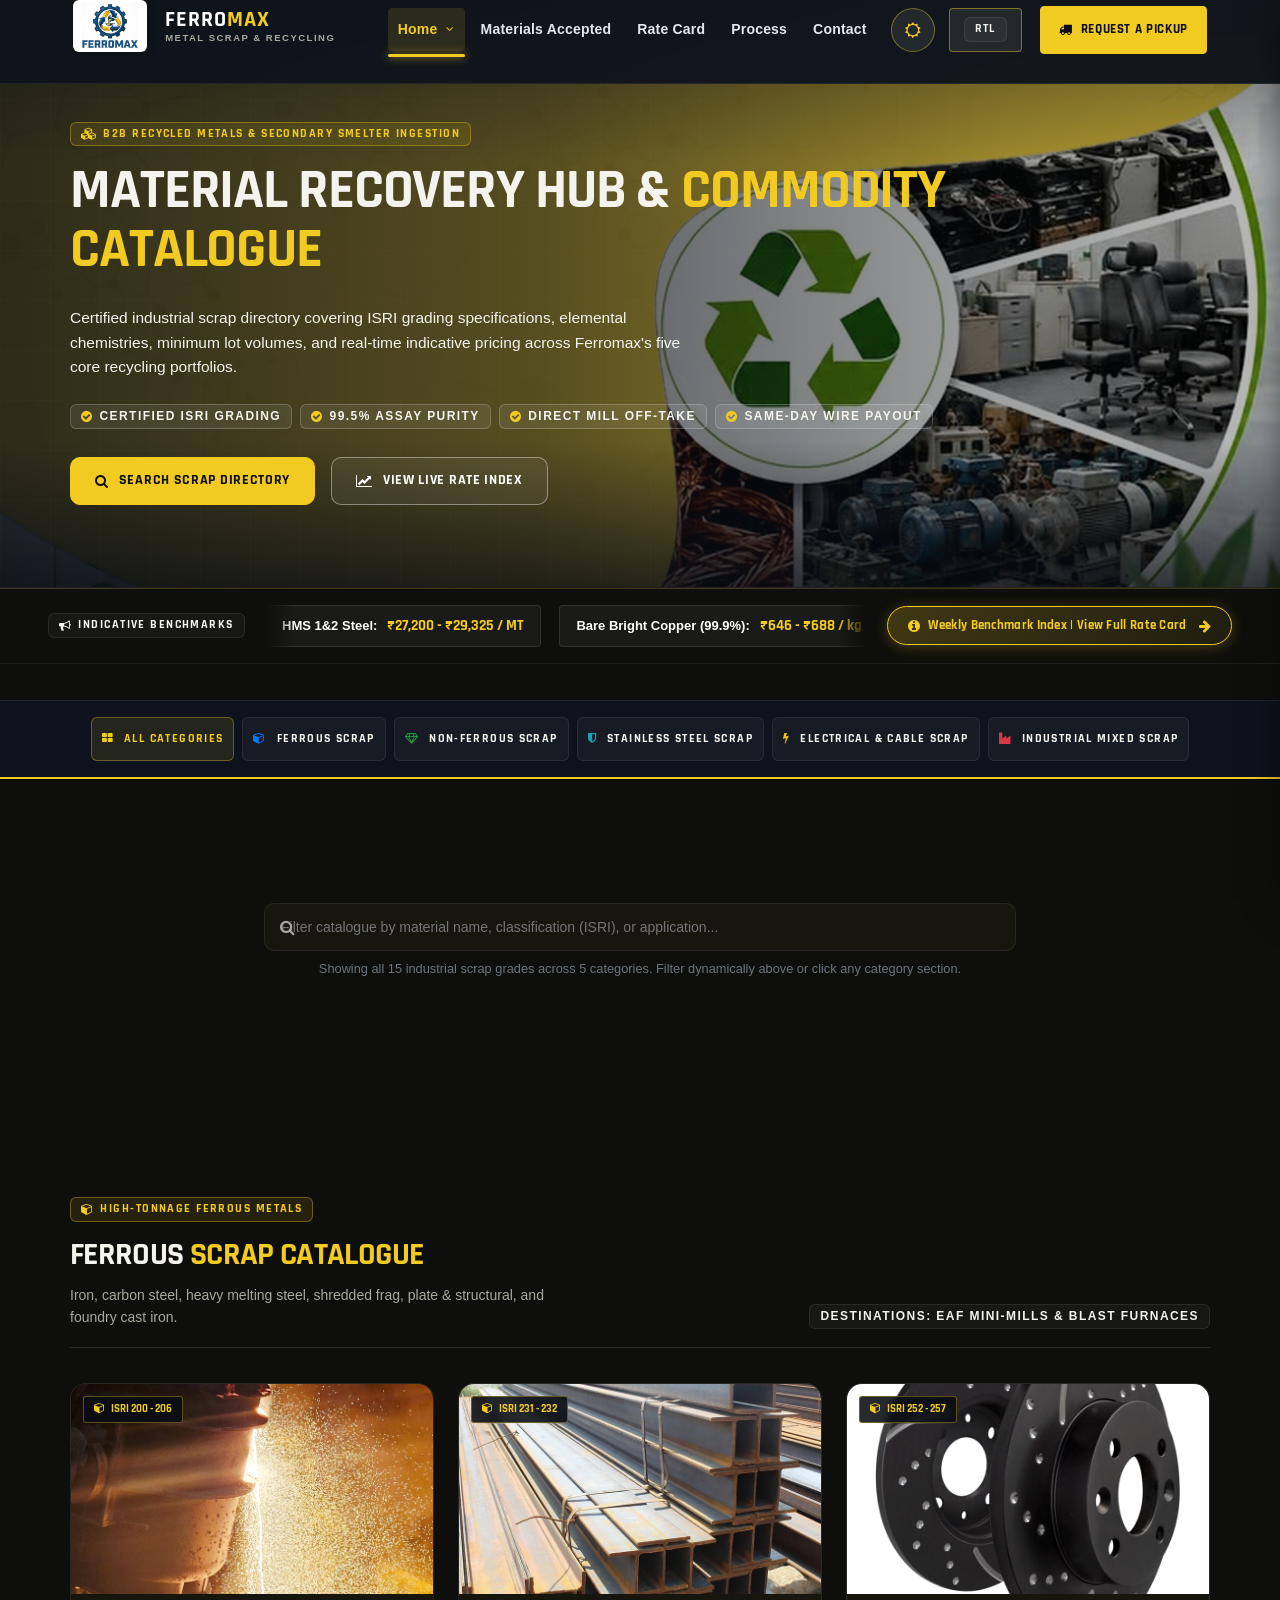
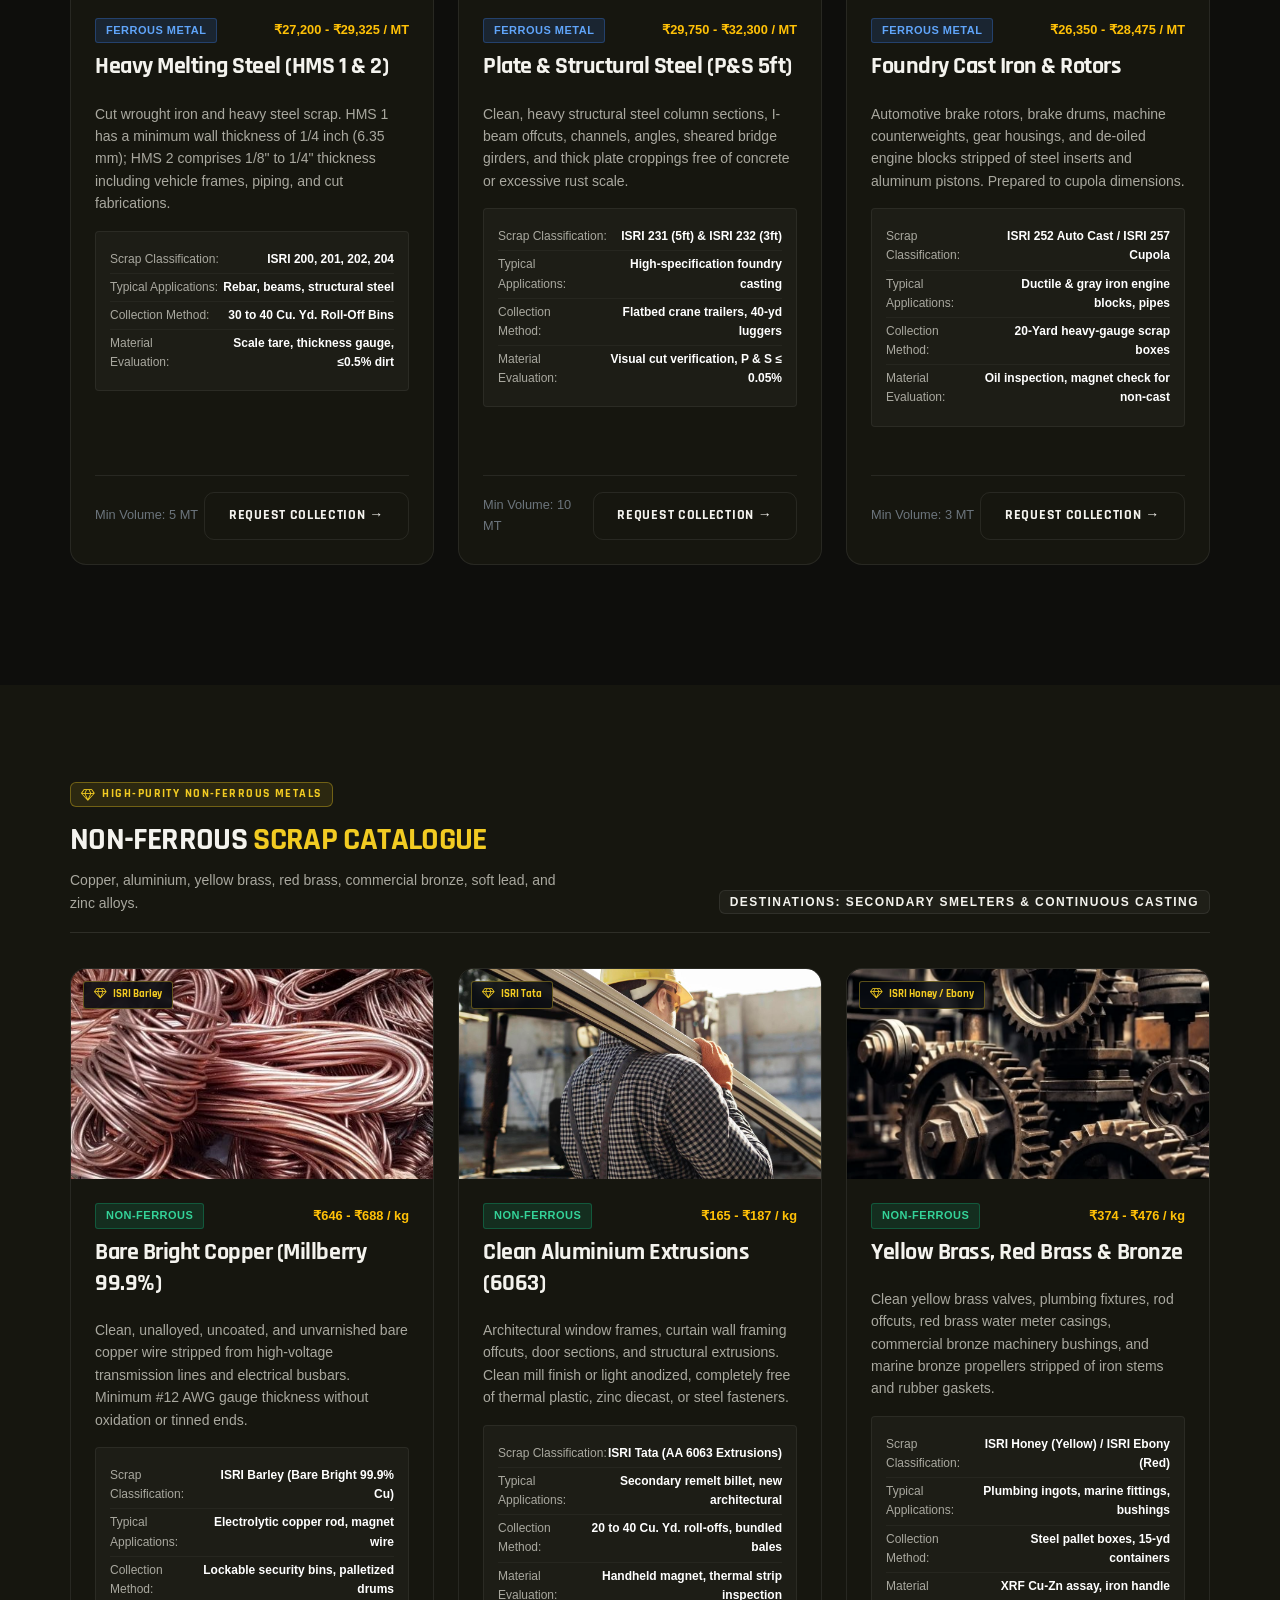
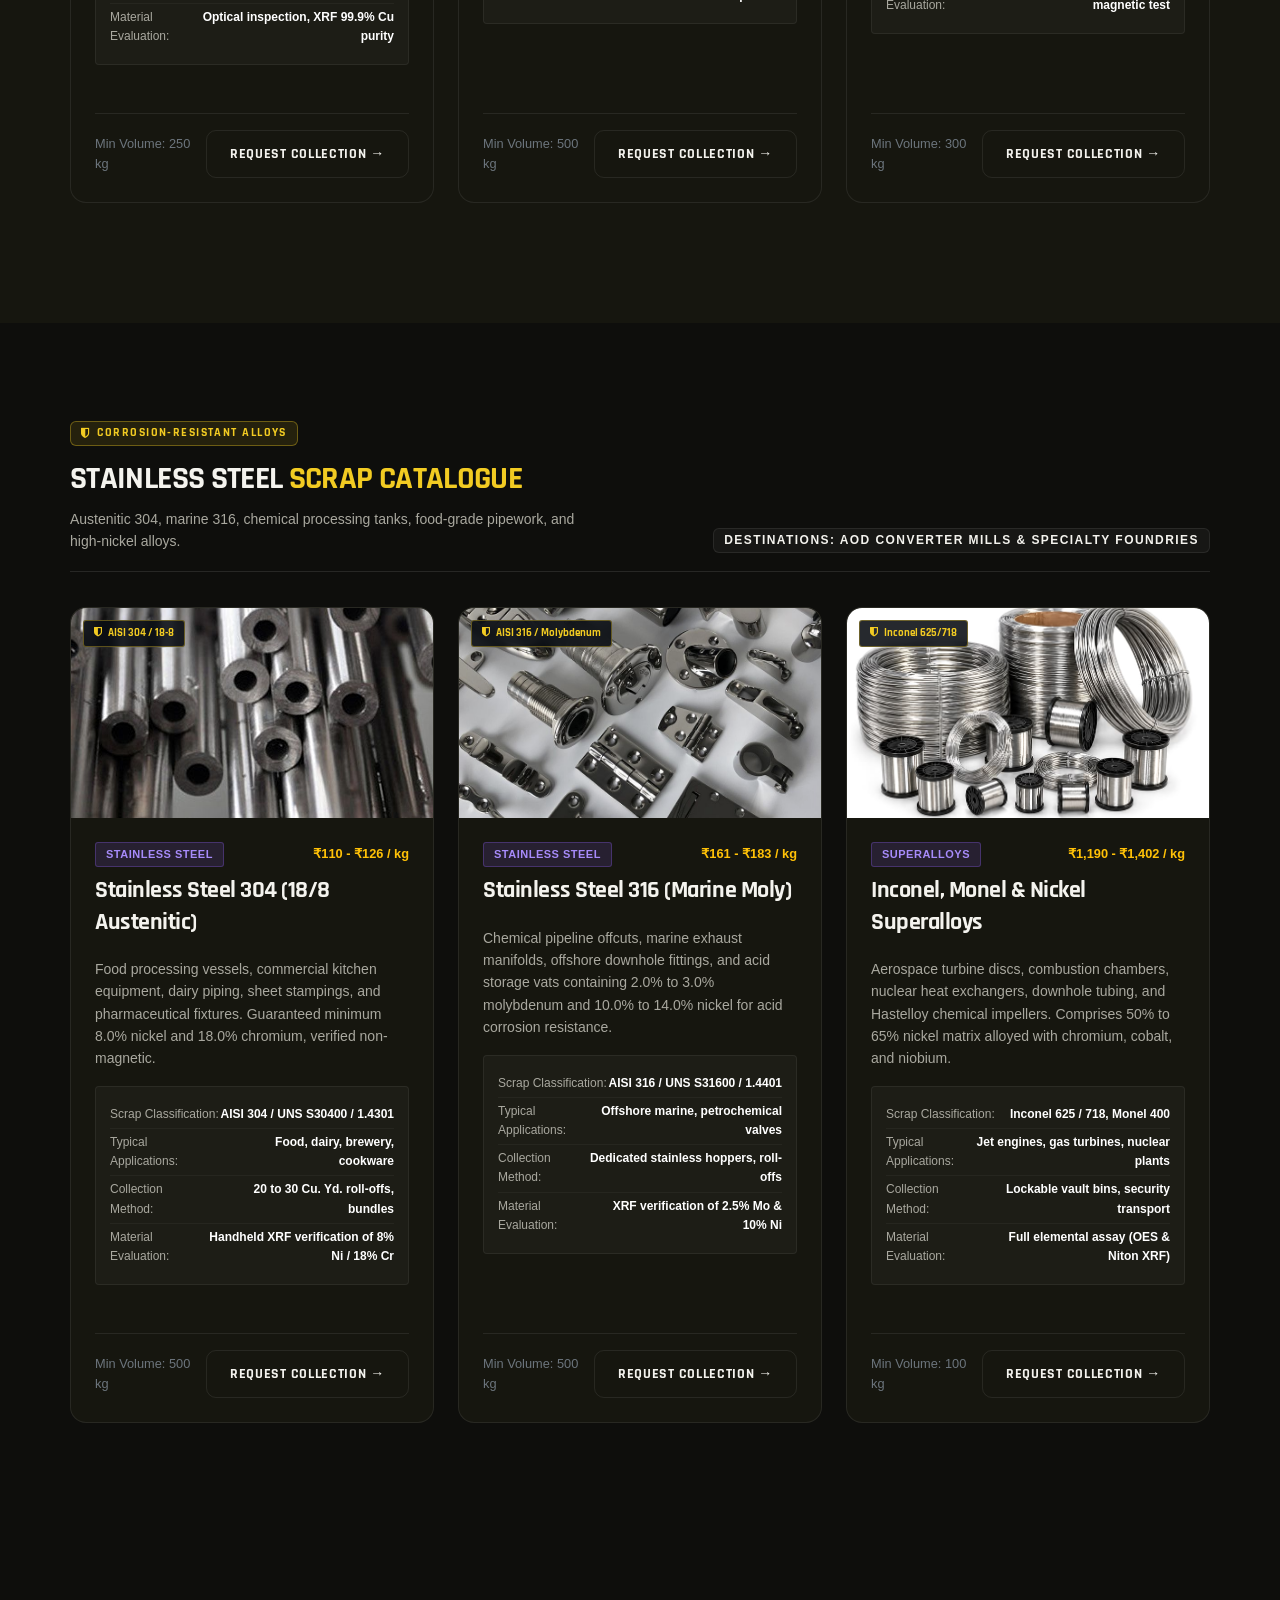
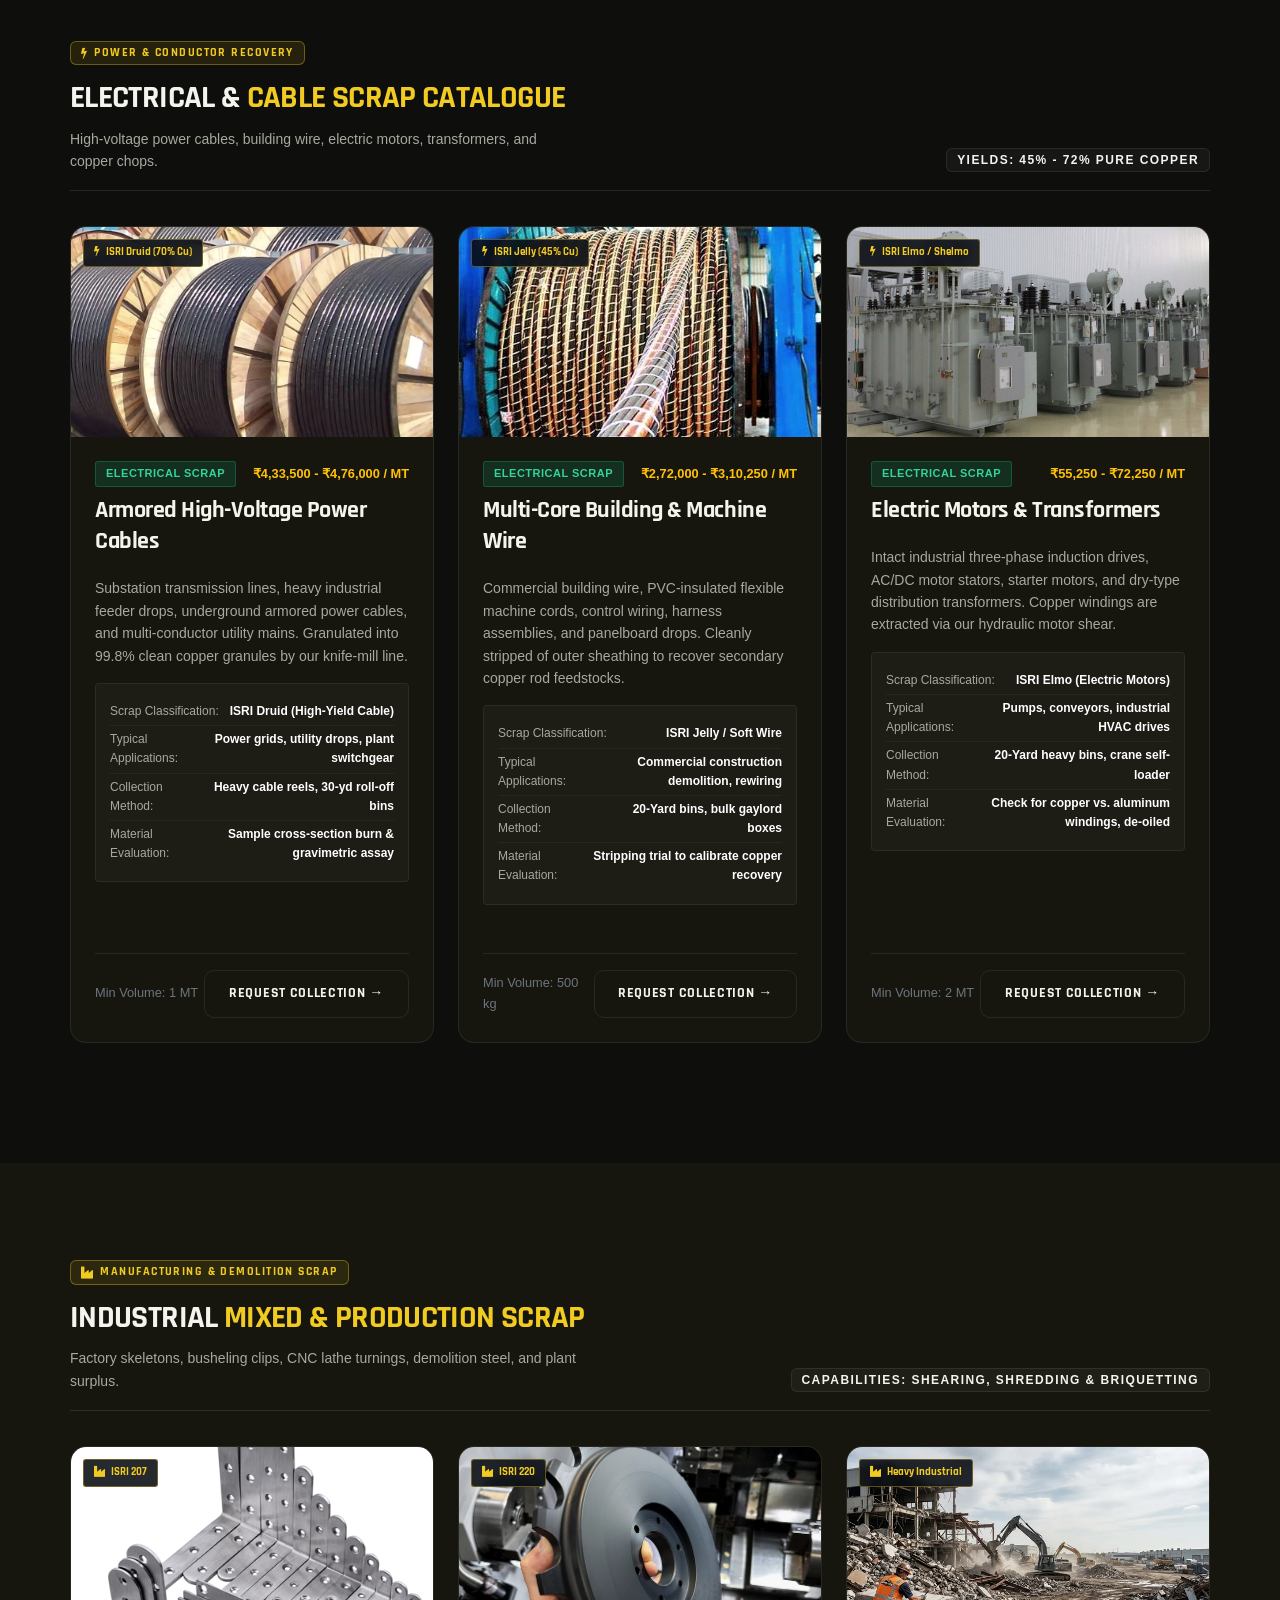
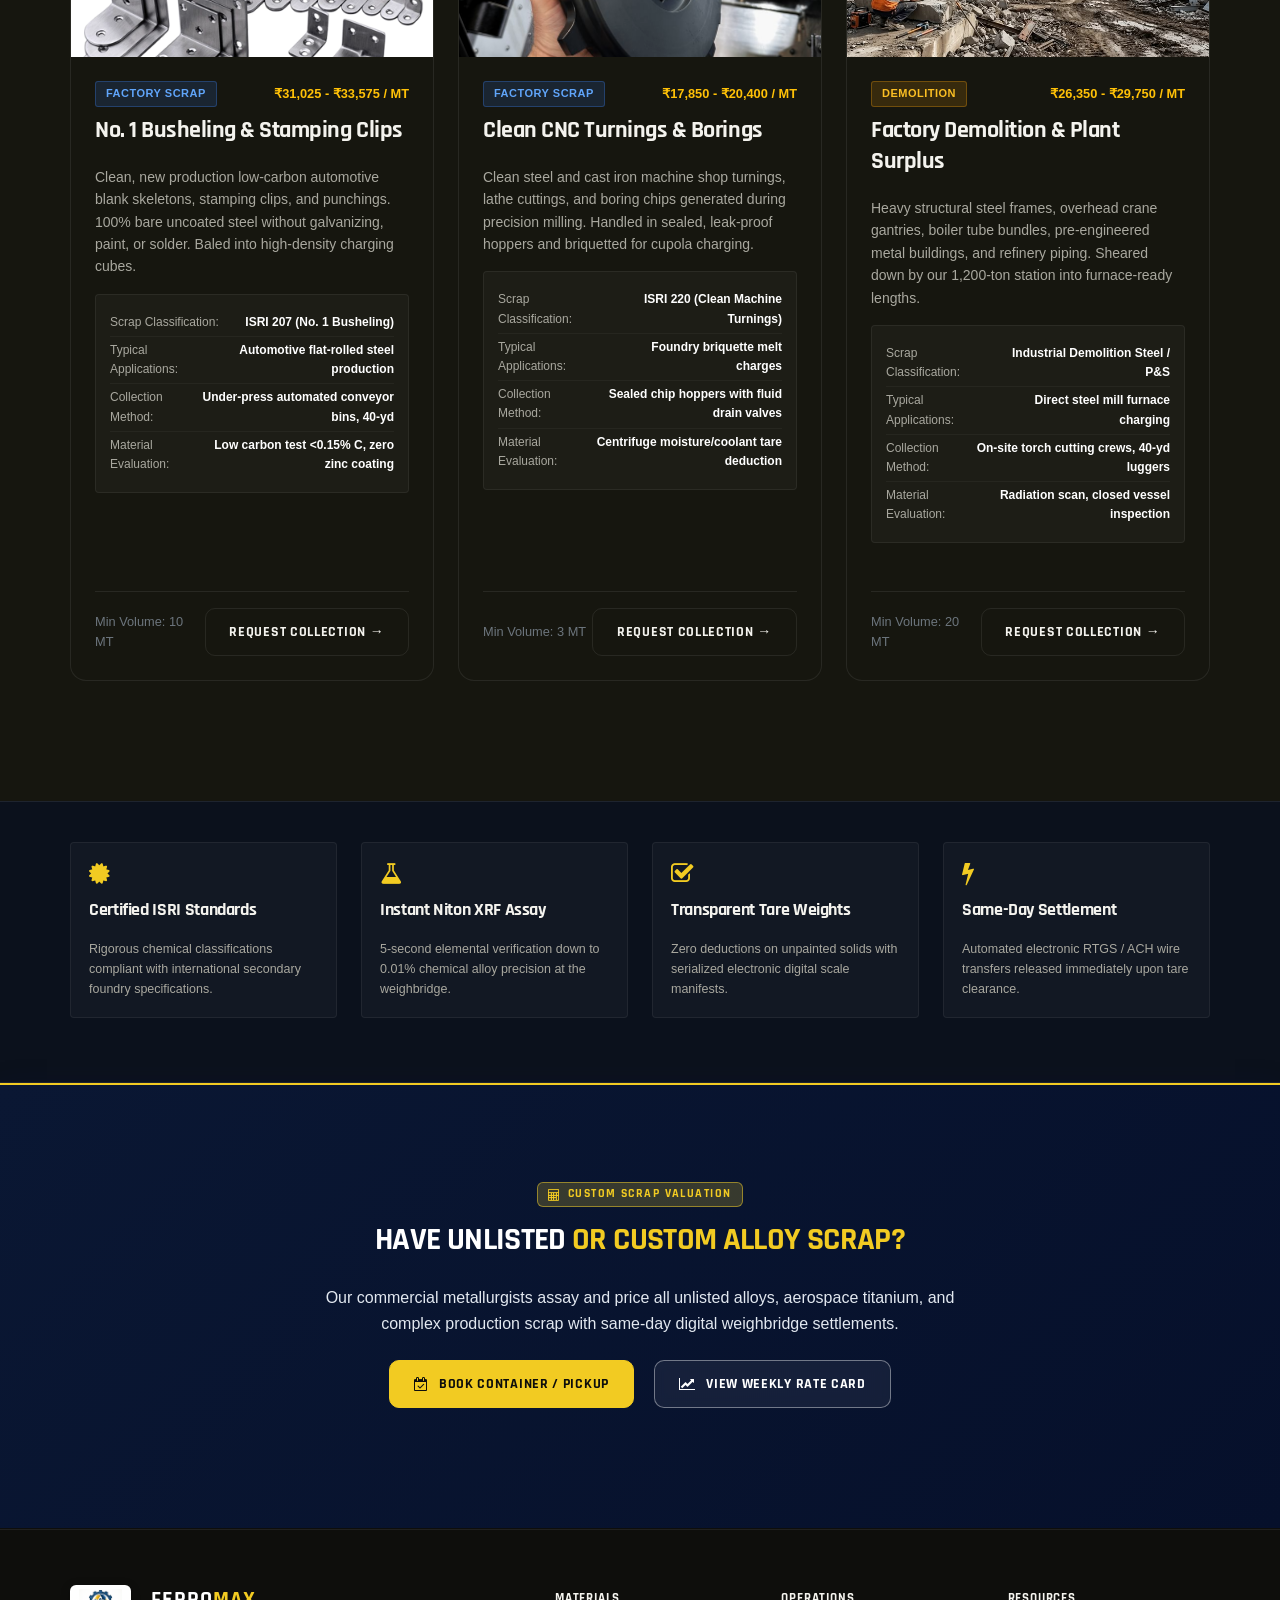
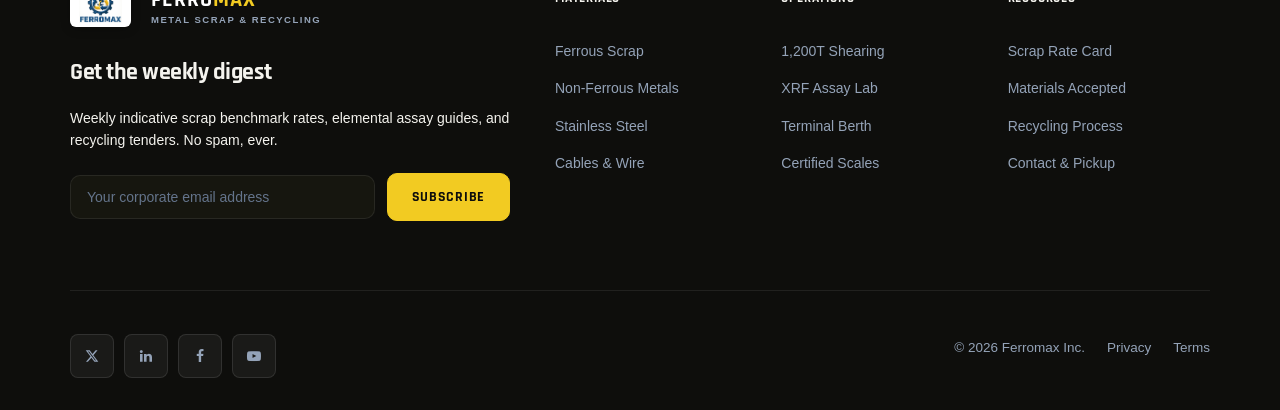
==== commit 8eb80604: "Reports corrected" ====
--- a/index.html
+++ b/index.html
@@ -1,1892 +1,14 @@
 <!DOCTYPE html>
 <html lang="en">
-   <head>
-      <!-- basic -->
-      <meta charset="utf-8">
-      <meta http-equiv="X-UA-Compatible" content="IE=edge">
-      <!-- mobile metas -->
-      <meta name="viewport" content="width=device-width, initial-scale=1, maximum-scale=1">
-      <!-- site metas -->
-      <title>Ferromax | Industrial Metal Scrap &amp; Recycling Solutions</title>
-      <meta name="keywords" content="metal scrap, industrial recycling, ferrous metals, non-ferrous metals, stainless steel scrap, electrical scrap, structural steel, scrap collection, metal recycling services">
-      <meta name="description" content="Ferromax is a leading industrial metal scrap recycling and recovery company. High-capacity processing of ferrous, non-ferrous, and superalloy metals with certified weighbridge transparency.">
-      <meta name="author" content="Ferromax Industrial Scrap &amp; Recycling">
-      <!-- bootstrap css -->
-      <link rel="stylesheet" href="assets/css/bootstrap.min.css">
-      <!-- font-awesome -->
-      <link rel="stylesheet" href="assets/css/font-awesome.min.css">
-      <!-- style css -->
-      <link rel="stylesheet" href="assets/css/style.css">
-      <!-- responsive css -->
-      <link rel="stylesheet" href="assets/css/responsive.css">
-      <!-- custom industrial styles -->
-      <link rel="stylesheet" href="assets/css/industrial.css">
-      <!-- favicon -->
-      <!-- favicon -->
-      <link rel="icon" href="assets/images/Metal Logo.png" type="image/png" />
-      <link rel="shortcut icon" href="assets/images/fevicon.png" type="image/png" />
-      <!-- Theme & Direction Persistence Script: Immediate Execution in Head -->
-      <script>
-         (function() {
-            var savedTheme = localStorage.getItem('ferromax_theme') || 'dark';
-            document.documentElement.setAttribute('data-theme', savedTheme);
-            var savedDir = localStorage.getItem('ferromax_dir') || 'ltr';
-            document.documentElement.setAttribute('dir', savedDir);
-         })();
-      </script>
-   </head>
-   <body class="main-layout">
-      
-
-      
-
-      <!-- Sidepanel Navigation (Mobile & Off-Canvas) -->
-      <div class="sidepanel-overlay"></div>
-      <div id="mySidepanel" class="sidepanel-custom">
-         <div class="sidepanel-header">
-            <a href="index.html" class="brand-link" aria-label="Ferromax Industrial Scrap">
-               <img src="assets/images/Metal Logo.png" alt="Ferromax Industrial Scrap" class="brand-logo-img sidepanel-logo-img">
-               <div class="brand-text-wrap ml-2">
-                  <span class="brand-title">FERRO<span>MAX</span></span>
-                  <span class="brand-tagline">Industrial Scrap</span>
-               </div>
-            </a>
-            <button class="sidepanel-close" aria-label="Close Navigation"><i class="fa fa-times"></i></button>
-         </div>
-         <ul class="sidepanel-links">
-            <li><a class="active" href="index.html"><i class="fa fa-home"></i> Home – Industrial Overview</a></li>
-            <li class="sidepanel-subitem"><a class="" href="home-1.html"><i class="fa fa-cubes"></i> Home 1 – Material Recovery Hub</a></li>
-            <li class="sidepanel-subitem"><a class="" href="home-2.html"><i class="fa fa-cogs"></i> Home 2 – Recycling Operations</a></li>
-            <li><a class="" href="material-recovery.html"><i class="fa fa-th-large"></i> Materials Accepted</a></li>
-            <li><a class="" href="rate-card.html"><i class="fa fa-line-chart"></i> Rate Card</a></li>
-            <li><a class="" href="process.html"><i class="fa fa-refresh"></i> Process</a></li>
-            <li><a class="" href="contact.html"><i class="fa fa-envelope-o"></i> Contact</a></li>
-            <li class="sidepanel-item-toggle">
-               <button class="theme-toggle-btn sidepanel-toggle-btn w-100 justify-content-center" aria-label="Toggle Light and Dark Mode" title="Toggle Theme">
-                  <i class="fa fa-sun-o theme-icon-sun mr-2"></i>
-                  <i class="fa fa-moon-o theme-icon-moon mr-2"></i>
-                  <span class="theme-toggle-text">Toggle Light / Dark Mode</span>
-               </button>
-            </li>
-            <li class="sidepanel-item-toggle">
-               <button class="dir-toggle-btn sidepanel-dir-toggle w-100 justify-content-center" aria-label="Toggle Text Direction" title="Toggle Text Direction">
-                  <span class="dir-toggle-label">Layout Direction: <span class="dir-indicator-badge">RTL</span></span>
-               </button>
-            </li>
-            <li class="sidepanel-item-cta mt-2">
-               <a href="contact.html#pickupSection" class="btn-industrial-primary w-100 text-center justify-content-center">
-                  <i class="fa fa-truck"></i> Request a Pickup
-               </a>
-            </li>
-         </ul>
-         <div class="sidepanel-info">
-            <h5>Yard Operations Desk</h5>
-            <p><i class="fa fa-map-marker"></i> 104 Industrial Wharf Road, Terminal 4</p>
-            <p><i class="fa fa-phone"></i> +1 (800) 482-7272</p>
-            <p><i class="fa fa-clock-o"></i> Scales Open: Mon-Sat 06:30 - 18:30</p>
-            <p><i class="fa fa-balance-scale"></i> Dual 80-Ft Digital Weighbridges</p>
-         </div>
-      </div>
-
-      <!-- Main Header -->
-      <header class="header">
-         <div class="container-fluid px-lg-5">
-            <div class="row d_flex align-items-center">
-               <div class="col-lg-3 col-md-4 col-7 logo_section">
-                                    <a href="index.html" class="brand-link" aria-label="Ferromax Industrial Metal Scrap &amp; Recycling">
-                     <img src="assets/images/Metal Logo.png" alt="Ferromax Industrial Metal Scrap &amp; Recycling" class="brand-logo-img">
-                     <div class="brand-text-wrap ml-2">
-                        <span class="brand-title">FERRO<span>MAX</span></span>
-                        <span class="brand-tagline">Metal Scrap &amp; Recycling</span>
-                     </div>
-                  </a>
-               </div>
-               <div class="col-lg-9 col-md-8 col-5 text-right d-flex align-items-center justify-content-end">
-                  <!-- Main Navigation Bar - Exact Order (1 to 8) -->
-                  <ul class="navbar-nav-custom d-none d-lg-inline-flex align-items-center">
-                     <li class="nav-item-dropdown">
-                        <a href="index.html" class="nav-dropdown-toggle active">
-                           Home <i class="fa fa-angle-down"></i>
-                        </a>
-                        <ul class="nav-dropdown-menu">
-                           <li><a href="home-1.html"><i class="fa fa-cubes"></i> Home 1 – Material Recovery Hub</a></li>
-                           <li><a href="home-2.html"><i class="fa fa-cogs"></i> Home 2 – Recycling Operations</a></li>
-                        </ul>
-                     </li>
-                     <li><a class="" href="material-recovery.html">Materials Accepted</a></li>
-                     <li><a class="" href="rate-card.html">Rate Card</a></li>
-                     <li><a class="" href="process.html">Process</a></li>
-                     <li><a class="" href="contact.html">Contact</a></li>
-                     <li>
-                        <button class="theme-toggle-btn ml-2" aria-label="Toggle Light and Dark Mode" title="Toggle Theme">
-                           <i class="fa fa-sun-o theme-icon-sun"></i>
-                           <i class="fa fa-moon-o theme-icon-moon"></i>
-                        </button>
-                     </li>
-                     <li>
-                        <button class="dir-toggle-btn ml-2" aria-label="Toggle Text Direction (LTR / RTL)" title="Toggle Text Direction"><span class="dir-indicator-badge">RTL</span></button>
-                     </li>
-                     <li>
-                        <a href="contact.html#pickupSection" class="nav-cta-btn">
-                           <i class="fa fa-truck"></i> Request a Pickup
-                        </a>
-                     </li>
-                  </ul>
-                  <!-- Mobile Hamburger Toggle (Exclusively on mobile/tablet screens) -->
-                  <button class="openbtn-custom d-inline-flex d-lg-none" aria-label="Open Navigation">
-                     <i class="fa fa-bars fa-lg"></i>
-                  </button>
-               </div>
-            </div>
-         </div>
-      </header>
-
-      <!-- 1. Hero Section -->
-      <section class="banner_main">
-         <div id="myCarousel" class="carousel slide banner" data-ride="carousel" data-interval="7500">
-            <ol class="carousel-indicators">
-               <li data-target="#myCarousel" data-slide-to="0" class="active"></li>
-               <li data-target="#myCarousel" data-slide-to="1"></li>
-               <li data-target="#myCarousel" data-slide-to="2"></li>
-            </ol>
-            <div class="carousel-inner">
-               <!-- Slide 1 -->
-               <div class="carousel-item active">
-                  <div class="hero-slide-bg" style="background-image: url('assets/images/banner1.jpg');"></div>
-                  <div class="hero-overlay-gradient"></div>
-                  <div class="hero-industrial-grid"></div>
-                  <div class="container">
-                     <div class="carousel-caption banner_po">
-                        <div class="row">
-                           <div class="col-xl-9 col-lg-10">
-                              <span class="hero-badge-pill">
-                                 <i class="fa fa-shield"></i> Industrial Metal Scrap &amp; Material Recovery
-                              </span>
-                              <h1 class="hero-title-main">
-                                 INDUSTRIAL METAL SCRAP RECYCLING &amp; <span class="highlight-gold">CIRCULAR RECOVERY</span>
-                              </h1>
-                              <p class="hero-description">
-                                 Ferromax is a premier secondary metals processor delivering high-capacity industrial collection, precision alloy assay, certified digital weighbridge processing, and direct off-take supply to domestic and international steel mills.
-                              </p>
-                              <div class="hero-actions">
-                                 <a href="material-recovery.html" class="btn-industrial-primary">
-                                    <i class="fa fa-cubes"></i> Explore Our Materials
-                                 </a>
-                                 <a href="contact.html#pickupSection" class="btn-industrial-secondary">
-                                    <i class="fa fa-truck"></i> Request Scrap Pickup
-                                 </a>
-                              </div>
-                              <div class="hero-features-strip">
-                                 <div class="hero-feature-item"><i class="fa fa-check-circle"></i> Dual 80-Ft Digital Weighbridges</div>
-                                 <div class="hero-feature-item"><i class="fa fa-check-circle"></i> Mobile XRF Alloy Spectroscopy</div>
-                                 <div class="hero-feature-item"><i class="fa fa-check-circle"></i> Same-Day EFT Commercial Settlement</div>
-                              </div>
-                           </div>
-                        </div>
-                     </div>
-                  </div>
-               </div>
-
-               <!-- Slide 2 -->
-               <div class="carousel-item">
-                  <div class="hero-slide-bg" style="background-image: url('assets/images/home-2-hero.jpg');"></div>
-                  <div class="hero-overlay-gradient"></div>
-                  <div class="hero-industrial-grid"></div>
-                  <div class="container">
-                     <div class="carousel-caption banner_po">
-                        <div class="row">
-                           <div class="col-xl-9 col-lg-10">
-                              <span class="hero-badge-pill">
-                                 <i class="fa fa-cogs"></i> Heavy Shear, Mega-Shredder &amp; Baler Operations
-                              </span>
-                              <h1 class="hero-title-main">
-                                 HIGH-CAPACITY PROCESSING &amp; <span class="highlight-gold">YARD CAPABILITIES</span>
-                              </h1>
-                              <p class="hero-description">
-                                 Equipped with a 1,200-ton hydraulic guillotine shear, 4,000 HP industrial mega-shredder, and automated eddy current separation systems capable of processing over 350,000 metric tons per year.
-                              </p>
-                              <div class="hero-actions">
-                                 <a href="material-recovery.html" class="btn-industrial-primary">
-                                    <i class="fa fa-cubes"></i> Explore Our Materials
-                                 </a>
-                                 <a href="contact.html#pickupSection" class="btn-industrial-secondary">
-                                    <i class="fa fa-calendar-check-o"></i> Request Scrap Pickup
-                                 </a>
-                              </div>
-                              <div class="hero-features-strip">
-                                 <div class="hero-feature-item"><i class="fa fa-check-circle"></i> 45-Acre Deepwater Harbor Terminal</div>
-                                 <div class="hero-feature-item"><i class="fa fa-check-circle"></i> Portal Radiation Gate Screening</div>
-                                 <div class="hero-feature-item"><i class="fa fa-check-circle"></i> 45+ Transport Fleet &amp; Roll-Off Bins</div>
-                              </div>
-                           </div>
-                        </div>
-                     </div>
-                  </div>
-               </div>
-
-               <!-- Slide 3 -->
-               <div class="carousel-item">
-                  <div class="hero-slide-bg" style="background-image: url('assets/images/materials-accepted-hero.jpg');"></div>
-                  <div class="hero-overlay-gradient"></div>
-                  <div class="hero-industrial-grid"></div>
-                  <div class="container">
-                     <div class="carousel-caption banner_po">
-                        <div class="row">
-                           <div class="col-xl-9 col-lg-10">
-                              <span class="hero-badge-pill">
-                                 <i class="fa fa-leaf"></i> Zero-Landfill Waste Diversion &amp; ESG Leadership
-                              </span>
-                              <h1 class="hero-title-main">
-                                 SUSTAINABLE PARTNERSHIPS &amp; <span class="highlight-gold">COMMODITY TRADING</span>
-                              </h1>
-                              <p class="hero-description">
-                                 Turn factory turnings, stamping skeletons, and decommissioned plant infrastructure into lucrative secondary revenue streams with full environmental chain-of-custody documentation.
-                              </p>
-                              <div class="hero-actions">
-                                 <a href="material-recovery.html" class="btn-industrial-primary">
-                                    <i class="fa fa-cubes"></i> Explore Our Materials
-                                 </a>
-                                 <a href="contact.html#pickupSection" class="btn-industrial-secondary">
-                                    <i class="fa fa-phone"></i> Request Scrap Pickup
-                                 </a>
-                              </div>
-                              <div class="hero-features-strip">
-                                 <div class="hero-feature-item"><i class="fa fa-check-circle"></i> Direct Mill &amp; Foundry Off-Take</div>
-                                 <div class="hero-feature-item"><i class="fa fa-check-circle"></i> Environmental Consignment Records</div>
-                                 <div class="hero-feature-item"><i class="fa fa-check-circle"></i> Transparent LME-Linked Pricing</div>
-                              </div>
-                           </div>
-                        </div>
-                     </div>
-                  </div>
-               </div>
-            </div>
-
-            <!-- Controls -->
-            <a class="carousel-control-prev" href="#myCarousel" role="button" data-slide="prev" aria-label="Previous Slide">
-               <i class="fa fa-angle-left" aria-hidden="true"></i>
-            </a>
-            <a class="carousel-control-next" href="#myCarousel" role="button" data-slide="next" aria-label="Next Slide">
-               <i class="fa fa-angle-right" aria-hidden="true"></i>
-            </a>
-         </div>
-      </section>
-
-            <!-- Indicative Scrap Rate Benchmark Bar -->
-      <section class="rate-ticker-section">
-         <div class="container-fluid px-lg-5">
-            <div class="ticker-inner">
-               <div class="ticker-label-badge">
-                  <i class="fa fa-bullhorn"></i> Indicative Benchmarks
-               </div>
-               <div class="ticker-items-scroller">
-                  <div class="ticker-scroll-track">
-                     <!-- Set 1 -->
-                     <div class="ticker-rate-card">
-                        <span class="ticker-material-name">HMS 1&amp;2 Steel:</span>
-                        <span class="ticker-material-price">₹27,200 - ₹29,325 / MT</span>
-                     </div>
-                     <div class="ticker-rate-card">
-                        <span class="ticker-material-name">Bare Bright Copper (99.9%):</span>
-                        <span class="ticker-material-price">₹646 - ₹688 / kg</span>
-                     </div>
-                     <div class="ticker-rate-card">
-                        <span class="ticker-material-name">Alu Extrusions 6063:</span>
-                        <span class="ticker-material-price">₹165 - ₹187 / kg</span>
-                     </div>
-                     <div class="ticker-rate-card">
-                        <span class="ticker-material-name">Stainless Steel 304:</span>
-                        <span class="ticker-material-price">₹110 - ₹126 / kg</span>
-                     </div>
-                     <div class="ticker-rate-card">
-                        <span class="ticker-material-name">Yellow Brass Clean:</span>
-                        <span class="ticker-material-price">₹374 - ₹408 / kg</span>
-                     </div>
-                     <div class="ticker-rate-card">
-                        <span class="ticker-material-name">Shredded Steel (ISRI 211):</span>
-                        <span class="ticker-material-price">₹28,900 - ₹31,025 / MT</span>
-                     </div>
-                     <div class="ticker-rate-card">
-                        <span class="ticker-material-name">Inconel 625/718:</span>
-                        <span class="ticker-material-price">₹1,190 - ₹1,402 / kg</span>
-                     </div>
-
-                     <!-- Set 2 (Duplicate for Seamless Infinite Left-to-Right Loop) -->
-                     <div class="ticker-rate-card" aria-hidden="true">
-                        <span class="ticker-material-name">HMS 1&amp;2 Steel:</span>
-                        <span class="ticker-material-price">₹27,200 - ₹29,325 / MT</span>
-                     </div>
-                     <div class="ticker-rate-card" aria-hidden="true">
-                        <span class="ticker-material-name">Bare Bright Copper (99.9%):</span>
-                        <span class="ticker-material-price">₹646 - ₹688 / kg</span>
-                     </div>
-                     <div class="ticker-rate-card" aria-hidden="true">
-                        <span class="ticker-material-name">Alu Extrusions 6063:</span>
-                        <span class="ticker-material-price">₹165 - ₹187 / kg</span>
-                     </div>
-                     <div class="ticker-rate-card" aria-hidden="true">
-                        <span class="ticker-material-name">Stainless Steel 304:</span>
-                        <span class="ticker-material-price">₹110 - ₹126 / kg</span>
-                     </div>
-                     <div class="ticker-rate-card" aria-hidden="true">
-                        <span class="ticker-material-name">Yellow Brass Clean:</span>
-                        <span class="ticker-material-price">₹374 - ₹408 / kg</span>
-                     </div>
-                     <div class="ticker-rate-card" aria-hidden="true">
-                        <span class="ticker-material-name">Shredded Steel (ISRI 211):</span>
-                        <span class="ticker-material-price">₹28,900 - ₹31,025 / MT</span>
-                     </div>
-                     <div class="ticker-rate-card" aria-hidden="true">
-                        <span class="ticker-material-name">Inconel 625/718:</span>
-                        <span class="ticker-material-price">₹1,190 - ₹1,402 / kg</span>
-                     </div>
-                  </div>
-               </div>
-               <a href="rate-card.html" class="ticker-disclaimer-btn" title="View Full Rate Card">
-                  <i class="fa fa-info-circle"></i> Weekly Benchmark Index | View Full Rate Card <i class="fa fa-arrow-right ml-1"></i>
-               </a>
-            </div>
-         </div>
-      </section>
-
-      <!-- Business Statistics & Highlights -->
-      <section class="stats-banner-section">
-         <div class="container">
-            <div class="row">
-               <div class="col-lg-3 col-sm-6 mb-lg-0 mb-4">
-                  <div class="stat-box-card">
-                     <div class="stat-icon"><i class="fa fa-cubes"></i></div>
-                     <div class="stat-number">350,000<span>+</span></div>
-                     <div class="stat-label">Metric Tons Processed Annually</div>
-                  </div>
-               </div>
-               <div class="col-lg-3 col-sm-6 mb-lg-0 mb-4">
-                  <div class="stat-box-card">
-                     <div class="stat-icon"><i class="fa fa-diamond"></i></div>
-                     <div class="stat-number">99.4<span>%</span></div>
-                     <div class="stat-label">Secondary Metal Recovery Purity</div>
-                  </div>
-               </div>
-               <div class="col-lg-3 col-sm-6 mb-sm-0 mb-4">
-                  <div class="stat-box-card">
-                     <div class="stat-icon"><i class="fa fa-truck"></i></div>
-                     <div class="stat-number">45<span>+</span></div>
-                     <div class="stat-label">Heavy Roll-Off &amp; Crane Fleet</div>
-                  </div>
-               </div>
-               <div class="col-lg-3 col-sm-6">
-                  <div class="stat-box-card">
-                     <div class="stat-icon"><i class="fa fa-industry"></i></div>
-                     <div class="stat-number">1,200<span>+</span></div>
-                     <div class="stat-label">Industrial Plants &amp; Mills Served</div>
-                  </div>
-               </div>
-            </div>
-         </div>
-      </section>
-
-      <!-- 2. Business Introduction Section -->
-      <section class="section-py section-dark" id="about-section">
-         <div class="container">
-            <div class="row d_flex align-items-center">
-               <div class="col-lg-5 col-md-12 mb-lg-0 mb-5">
-                  <div class="about_img text-center position-relative">
-                     <figure>
-                        <img src="assets/images/about.jpg" alt="Ferromax Industrial Scrap Metal Processing Yard" class="img-fluid img-fluid-industrial" style="border: none !important; border-radius: 10px; object-fit: cover; width: 100%; height: 100%; display: block;"/>
-                     </figure>
-                     <div class="stat-badge-floating d-none d-sm-block" style="position: absolute; bottom: 20px; right: 20px; background: #F2CB22; color: #0e0e0c; padding: 18px 22px; border-radius: 8px; font-weight: 800; font-family: 'Rajdhani', sans-serif; box-shadow: none; border: 1px solid rgba(255,255,255,0.08); text-align: left;">
-                        <span style="font-size: 32px; display: block; line-height: 1;">35+ YEARS</span>
-                        <span style="font-size: 13px; text-transform: uppercase; letter-spacing: 0.5px;">CIRCULAR METALLURGY EXCELLENCE</span>
-                     </div>
-                  </div>
-               </div>
-
-               <div class="col-lg-7 col-md-12">
-                  <div class="pl-lg-4 text-left">
-                     <span class="section-badge-tag"><i class="fa fa-building-o"></i> Business Introduction</span>
-                     <h2 class="section-main-heading">
-                        SUSTAINABLE INDUSTRIAL SCRAP RECOVERY &amp; <span>RESPONSIBLE RECYCLING</span>
-                     </h2>
-                     <p style="font-size: 16px; line-height: 1.8; margin-bottom: 16px;">
-                        <strong>Ferromax</strong> is an established market leader in industrial scrap metal collection, mechanical processing, and secondary commodity trading. For over three decades, we have partnered with manufacturing plants, automotive stamping facilities, fabrication yards, and civil demolition contractors to turn surplus metal streams into high-purity furnace-ready raw materials.
-                     </p>
-                     <p style="font-size: 15px; line-height: 1.7; margin-bottom: 22px;">
-                        Our 45-acre deepwater harbor terminal features heavy hydraulic shearing, high-speed mega-shredding, automated eddy-current non-ferrous separation, and mobile XRF alloy spectroscopy. We are committed to zero-landfill industrial waste diversion, transparent digital weighbridge settlements, and strict environmental compliance across every consignment.
-                     </p>
-
-                     <!-- 4 Business Introduction Feature Blocks -->
-                     <div class="row mb-4">
-                        <div class="col-sm-6 mb-3">
-                           <div class="d-flex align-items-start">
-                              <div style="width: 38px; height: 38px; background: rgba(242, 203, 34, 0.12); color: #F2CB22; display: flex; align-items: center; justify-content: center; border-radius: 4px; margin-right: 12px; flex-shrink: 0; margin-top: 3px;">
-                                 <i class="fa fa-truck"></i>
-                              </div>
-                              <div>
-                                 <h5 style="font-size: 15px; margin: 0; font-weight: 700;">Scrap Collection &amp; Logistics</h5>
-                                 <p style="font-size: 13px; line-height: 1.5; margin: 0;">Over 250 roll-off containers (15-50 yd) placed with 24-hr turnaround swaps.</p>
-                              </div>
-                           </div>
-                        </div>
-                        <div class="col-sm-6 mb-3">
-                           <div class="d-flex align-items-start">
-                              <div style="width: 38px; height: 38px; background: rgba(242, 203, 34, 0.12); color: #F2CB22; display: flex; align-items: center; justify-content: center; border-radius: 4px; margin-right: 12px; flex-shrink: 0; margin-top: 3px;">
-                                 <i class="fa fa-cogs"></i>
-                              </div>
-                              <div>
-                                 <h5 style="font-size: 15px; margin: 0; font-weight: 700;">Industrial Scrap Management</h5>
-                                 <p style="font-size: 13px; line-height: 1.5; margin: 0;">Turnkey plant audits, leak-proof swarf hoppers, and zero-downtime integration.</p>
-                              </div>
-                           </div>
-                        </div>
-                        <div class="col-sm-6 mb-3">
-                           <div class="d-flex align-items-start">
-                              <div style="width: 38px; height: 38px; background: rgba(242, 203, 34, 0.12); color: #F2CB22; display: flex; align-items: center; justify-content: center; border-radius: 4px; margin-right: 12px; flex-shrink: 0; margin-top: 3px;">
-                                 <i class="fa fa-refresh"></i>
-                              </div>
-                              <div>
-                                 <h5 style="font-size: 15px; margin: 0; font-weight: 700;">Sustainable Material Recovery</h5>
-                                 <p style="font-size: 13px; line-height: 1.5; margin: 0;">Secondary metallurgy saving 75% energy vs. virgin iron ore and bauxite.</p>
-                              </div>
-                           </div>
-                        </div>
-                        <div class="col-sm-6 mb-3">
-                           <div class="d-flex align-items-start">
-                              <div style="width: 38px; height: 38px; background: rgba(242, 203, 34, 0.12); color: #F2CB22; display: flex; align-items: center; justify-content: center; border-radius: 4px; margin-right: 12px; flex-shrink: 0; margin-top: 3px;">
-                                 <i class="fa fa-shield"></i>
-                              </div>
-                              <div>
-                                 <h5 style="font-size: 15px; margin: 0; font-weight: 700;">Responsible Recycling Practices</h5>
-                                 <p style="font-size: 13px; line-height: 1.5; margin: 0;">Portal radiation gates, oil-water runoff treatment, and ISO 14001 certification.</p>
-                              </div>
-                           </div>
-                        </div>
-                     </div>
-
-                     <div class="hero-cta-actions d-flex flex-wrap align-items-center">
-                        <a href="material-recovery.html" class="btn-industrial-primary">
-                           <i class="fa fa-th-large"></i> View All Accepted Materials
-                        </a>
-                        <a href="#recycling-operations" class="btn-industrial-secondary">
-                           <i class="fa fa-gears"></i> Inspect Our Yard Operations
-                        </a>
-                     </div>
-                  </div>
-               </div>
-            </div>
-         </div>
-      </section>
-
-      <!-- Section 1 – Home 1: Secondary Metallurgy & Material Recovery Hub -->
-      <section class="section-py section-surface" id="material-recovery-hub">
-         <div class="container">
-            <div class="row text-center mb-5">
-               <div class="col-lg-10 mx-auto">
-                  <span class="section-badge-tag"><i class="fa fa-cubes"></i> Home 1 – Material Recovery Hub</span>
-                  <h2 class="section-main-heading">
-                     HOME 1: <span>MATERIAL RECOVERY HUB</span>
-                  </h2>
-                  <p class="section-subtext">
-                     Ferromax delivers engineered secondary metal recovery pipelines that transform industrial manufacturing scrap, decommissioned structural steel, and non-ferrous manufacturing turnings into furnace-ready charges for certified steelmakers and foundries worldwide.
-                  </p>
-               </div>
-            </div>
-
-            <!-- Core Recovery Streams Grid -->
-            <div class="row">
-               <!-- Ferrous Recovery Stream -->
-               <div class="col-lg-3 col-md-6 mb-4">
-                  <div class="catalogue-card h-100">
-                     <div class="catalogue-card-img-wrap">
-                        <img src="assets/images/Heavy Melting Steel &amp; Iron Recovery.jpg" alt="Heavy Melting Steel &amp; Iron Recovery" class="img-fluid catalogue-card-img" style="aspect-ratio: 16/10; object-fit: cover; width: 100%;" loading="lazy">
-                        <span class="catalogue-badge-cat ferrous">Ferrous Metals</span>
-                     </div>
-                     <div class="catalogue-card-body">
-                        <h4 class="catalogue-card-title">Heavy Melting Steel &amp; Iron Recovery</h4>
-                        <p class="catalogue-card-desc">
-                           Comprehensive recovery of HMS 1 &amp; 2, heavy structural plate, punchings, cast iron, and factory cut-offs with density optimization.
-                        </p>
-                        <ul class="catalogue-specs-list list-unstyled">
-                           <li><strong>Classifications:</strong> ISRI 200–206, HMS 80:20</li>
-                           <li><strong>Applications:</strong> Electric Arc Furnace (EAF) Charging</li>
-                           <li><strong>Recovery Rate:</strong> 99.2% Pure Charge Yield</li>
-                        </ul>
-                        <a href="material-recovery.html#ferrous-section" class="btn-catalogue-view">
-                           Explore Ferrous Grades <i class="fa fa-arrow-right"></i>
-                        </a>
-                     </div>
-                  </div>
-               </div>
-
-               <!-- Non-Ferrous Recovery Stream -->
-               <div class="col-lg-3 col-md-6 mb-4">
-                  <div class="catalogue-card h-100">
-                     <div class="catalogue-card-img-wrap">
-                        <img src="assets/images/Copper, Brass &amp; Aluminium Offtake.jpg" alt="Copper, Brass &amp; Aluminium Offtake" class="img-fluid catalogue-card-img" style="aspect-ratio: 16/10; object-fit: cover; width: 100%;" loading="lazy">
-                        <span class="catalogue-badge-cat nonferrous">Non-Ferrous Metals</span>
-                     </div>
-                     <div class="catalogue-card-body">
-                        <h4 class="catalogue-card-title">Copper, Brass &amp; Aluminium Offtake</h4>
-                        <p class="catalogue-card-desc">
-                           Smelter-grade non-ferrous recovery featuring Millberry copper, clean extruded brass rod, 6063 aluminium extrusions, and clean zinc dies.
-                        </p>
-                        <ul class="catalogue-specs-list list-unstyled">
-                           <li><strong>Classifications:</strong> Berry, Barley, Cliff, Taint/Tabor</li>
-                           <li><strong>Applications:</strong> Continuous Casting &amp; Ingot Smelting</li>
-                           <li><strong>Spectroscopy:</strong> Niton Handheld XRF Assay</li>
-                        </ul>
-                        <a href="material-recovery.html#nonferrous-section" class="btn-catalogue-view">
-                           Explore Non-Ferrous <i class="fa fa-arrow-right"></i>
-                        </a>
-                     </div>
-                  </div>
-               </div>
-
-               <!-- Stainless & Superalloys Recovery Stream -->
-               <div class="col-lg-3 col-md-6 mb-4">
-                  <div class="catalogue-card h-100">
-                     <div class="catalogue-card-img-wrap">
-                        <img src="assets/images/Stainless Steel &amp; Superalloy Sorting.jpg" alt="Stainless Steel &amp; Superalloy Sorting" class="img-fluid catalogue-card-img" style="aspect-ratio: 16/10; object-fit: cover; width: 100%;" loading="lazy">
-                        <span class="catalogue-badge-cat stainless">High-Temp Alloys</span>
-                     </div>
-                     <div class="catalogue-card-body">
-                        <h4 class="catalogue-card-title">Stainless Steel &amp; Superalloy Sorting</h4>
-                        <p class="catalogue-card-desc">
-                           Zero-cross-contamination segregation of Austenitic 304/316L, Duplex 2205, Inconel 625/718, Monel 400, and Aerospace Titanium.
-                        </p>
-                        <ul class="catalogue-specs-list list-unstyled">
-                           <li><strong>Classifications:</strong> AISI 304, 316, Hastelloy, Ti-6Al-4V</li>
-                           <li><strong>Applications:</strong> Chemical, Naval &amp; Aerospace Remelt</li>
-                           <li><strong>Verification:</strong> Optical Emission Spectrometry</li>
-                        </ul>
-                        <a href="material-recovery.html#stainless-section" class="btn-catalogue-view">
-                           Explore High-Temp <i class="fa fa-arrow-right"></i>
-                        </a>
-                     </div>
-                  </div>
-               </div>
-
-               <!-- Production & Electrical Scrap Recovery Stream -->
-               <div class="col-lg-3 col-md-6 mb-4">
-                  <div class="catalogue-card h-100">
-                     <div class="catalogue-card-img-wrap">
-                        <img src="assets/images/Manufacturing Turnings &amp; Cable Scrap.jpg" alt="Manufacturing Turnings &amp; Cable Scrap" class="img-fluid catalogue-card-img" style="aspect-ratio: 16/10; object-fit: cover; width: 100%;" loading="lazy">
-                        <span class="catalogue-badge-cat electrical">Production Scrap</span>
-                     </div>
-                     <div class="catalogue-card-body">
-                        <h4 class="catalogue-card-title">Manufacturing Turnings &amp; Cable Scrap</h4>
-                        <p class="catalogue-card-desc">
-                           Custom processing of factory stamping skeletons, CNC machine swarf, high-voltage copper cables, and electrical distribution busbars.
-                        </p>
-                        <ul class="catalogue-specs-list list-unstyled">
-                           <li><strong>Classifications:</strong> Heavy Copper Cable, Plant Swarf</li>
-                           <li><strong>Applications:</strong> Granulation &amp; High-Density Briquetting</li>
-                           <li><strong>Settlement:</strong> Certified Tare/Net Scale Tickets</li>
-                        </ul>
-                        <a href="material-recovery.html#industrial-section" class="btn-catalogue-view">
-                           Explore Production Scrap <i class="fa fa-arrow-right"></i>
-                        </a>
-                     </div>
-                  </div>
-               </div>
-            </div>
-
-            <!-- Capability Feature Strip & CTAs -->
-            <div class="row mt-4 align-items-center commercial-benefits-layout">
-               <div class="col-lg-7 col-xl-7 mb-lg-0 mb-3">
-                  <div class="commercial-benefit-list d-flex flex-wrap">
-                     <div class="d-flex align-items-center mr-4 mb-2">
-                        <i class="fa fa-check-circle text-warning mr-2" style="font-size: 18px;"></i>
-                        <span class="font-weight-bold" style="font-size: 14px;">Legal-for-Trade Dual 80-Ft Weighbridges</span>
-                     </div>
-                     <div class="d-flex align-items-center mr-4 mb-2">
-                        <i class="fa fa-check-circle text-warning mr-2" style="font-size: 18px;"></i>
-                        <span class="font-weight-bold" style="font-size: 14px;">Full Chain-of-Custody ESG Certification</span>
-                     </div>
-                     <div class="d-flex align-items-center mb-2">
-                        <i class="fa fa-check-circle text-warning mr-2" style="font-size: 18px;"></i>
-                        <span class="font-weight-bold" style="font-size: 14px;">Same-Day Commercial EFT Settlements</span>
-                     </div>
-                  </div>
-               </div>
-               <div class="col-lg-5 col-xl-5 text-lg-right text-left">
-                  <div class="commercial-benefit-actions d-flex flex-wrap align-items-center justify-content-lg-end">
-                     <a href="material-recovery.html" class="btn-industrial-primary">
-                        <i class="fa fa-th-large"></i> View Materials
-                     </a>
-                     <a href="contact.html#pickupSection" class="btn-industrial-secondary">
-                        <i class="fa fa-truck"></i> Request Pickup
-                     </a>
-                  </div>
-               </div>
-            </div>
-         </div>
-      </section>
-
-      <!-- 3. Materials We Accept (Image-Based Cards) -->
-      <section class="section-py section-darker" id="materials-section">
-         <div class="container">
-            <div class="row text-center mb-5">
-               <div class="col-12">
-                  <span class="section-badge-tag"><i class="fa fa-cubes"></i> Acceptance Directory</span>
-                  <h2 class="section-main-heading">MATERIALS <span>WE ACCEPT</span></h2>
-                  <p class="section-subtext">
-                     We purchase, grade, process, and recycle all industrial metal scrap categories. Explore our nine core material portfolios below.
-                  </p>
-               </div>
-            </div>
-
-            <div class="row">
-               <!-- Card 1: Ferrous Metals -->
-               <div class="col-lg-4 col-md-6 mb-4">
-                  <div class="material-card">
-                     <div class="material-card-img-wrap">
-                        <img src="assets/images/Ferrous Metals – Iron, Steel, Cast Iron.jpg" alt="Ferrous Metals - Iron, Steel, Cast Iron Scrap" class="img-card-thumb" onerror="this.onerror=null; this.src='assets/images/Ferrous Metal.jpg';" loading="lazy">
-                        <span class="card-img-overlay-badge"><i class="fa fa-cube mr-1"></i> ISRI 200 - 206</span>
-                     </div>
-                     <div class="material-card-top">
-                        <span class="material-badge-category badge-ferrous">Ferrous Metal</span>
-                        <span class="material-isri-code">HMS 1 &amp; 2</span>
-                     </div>
-                     <h3 class="material-title">Ferrous Metals – Iron, Steel, Cast Iron</h3>
-                     <p class="material-desc">
-                        Heavy industrial wrought iron, structural cut steel, Plate &amp; Structural (P&amp;S), rebar offcuts, automotive cast iron engine blocks, and brake rotors. Processed through our 1,200-ton shear directly into induction and electric arc furnace sizes.
-                     </p>
-                     <ul class="material-specs-list">
-                        <li><span>Accepted Grades:</span> <span>HMS 1, HMS 2, P&amp;S, Cast Iron</span></li>
-                        <li><span>Standard Thickness:</span> <span>&ge; 1/4" (HMS 1) | &ge; 1/8" (HMS 2)</span></li>
-                        <li><span>Destinations:</span> <span>Domestic &amp; Export EAF Steel Mills</span></li>
-                     </ul>
-                     <div class="material-card-footer">
-                        <div>
-                           <small class="d-block text-muted">Benchmark Value</small>
-                           <span class="material-indicative-price">₹27,200 - ₹29,325 <small>/ MT</small></span>
-                        </div>
-                        <a href="material-recovery.html#ferrous-section" class="btn-industrial-outline">Explore Ferrous &rarr;</a>
-                     </div>
-                  </div>
-               </div>
-
-               <!-- Card 2: Non-Ferrous Metals -->
-               <div class="col-lg-4 col-md-6 mb-4">
-                  <div class="material-card">
-                     <div class="material-card-img-wrap">
-                        <img src="assets/images/Non-Ferrous Metals – Copper, Aluminium, Brass, Bronze.jpg" alt="Non-Ferrous Metals - Copper, Aluminium, Brass, Bronze" class="img-card-thumb" onerror="this.onerror=null; this.src='assets/images/Non-Ferrous.jpg';" loading="lazy">
-                        <span class="card-img-overlay-badge"><i class="fa fa-diamond mr-1"></i> Barley / Tata / Honey</span>
-                     </div>
-                     <div class="material-card-top">
-                        <span class="material-badge-category badge-nonferrous">Non-Ferrous</span>
-                        <span class="material-isri-code">Cu • Al • Brass • Bronze</span>
-                     </div>
-                     <h3 class="material-title">Non-Ferrous Metals – Copper, Aluminium, Brass, Bronze</h3>
-                     <p class="material-desc">
-                        Millberry bare bright copper wire (99.9%), #1 &amp; #2 heavy copper tubing, clean 6063 aluminum architectural extrusions, cast aluminum wheels, yellow brass plumbing valves, red brass, and commercial bronze bushings.
-                     </p>
-                     <ul class="material-specs-list">
-                        <li><span>Copper Standard:</span> <span>99.9% Pure Bare Bright Wire</span></li>
-                        <li><span>Aluminium:</span> <span>6063 Extrusions, A356 Wheels, UBC</span></li>
-                        <li><span>Brass &amp; Bronze:</span> <span>Honey Yellow, Ebony Red, Valves</span></li>
-                     </ul>
-                     <div class="material-card-footer">
-                        <div>
-                           <small class="d-block text-muted">Benchmark Value</small>
-                           <span class="material-indicative-price">₹165 - ₹688 <small>/ kg</small></span>
-                        </div>
-                        <a href="material-recovery.html#nonferrous-section" class="btn-industrial-outline">Explore Non-Ferrous &rarr;</a>
-                     </div>
-                  </div>
-               </div>
-
-               <!-- Card 3: Stainless Steel Scrap -->
-               <div class="col-lg-4 col-md-6 mb-4">
-                  <div class="material-card">
-                     <div class="material-card-img-wrap">
-                        <img src="assets/images/Stainless Steel Scrap.jpg" alt="Stainless Steel Scrap - Grade 304 and 316" class="img-card-thumb" onerror="this.onerror=null; this.src='assets/images/Stainless &amp; Nickel.jpg';" loading="lazy">
-                        <span class="card-img-overlay-badge"><i class="fa fa-shield mr-1"></i> AISI 304 / 316</span>
-                     </div>
-                     <div class="material-card-top">
-                        <span class="material-badge-category badge-alloy">Stainless &amp; Nickel</span>
-                        <span class="material-isri-code">18/8 &amp; Marine 316</span>
-                     </div>
-                     <h3 class="material-title">Stainless Steel Scrap</h3>
-                     <p class="material-desc">
-                        Austenitic stainless steel solids, offcuts, and stampings from chemical processing, commercial food service, pharmaceutical tanks, and marine pipelines. Grade 304 (8% Ni / 18% Cr) and Marine 316 (10% Ni / 18% Cr / 2.5% Mo).
-                     </p>
-                     <ul class="material-specs-list">
-                        <li><span>Chemistry:</span> <span>Handheld XRF Verified Alloy Assay</span></li>
-                        <li><span>Forms:</span> <span>Vessels, Pipe Offcuts, Plate, Swarf</span></li>
-                        <li><span>Destinations:</span> <span>Specialty AOD Converter Mills</span></li>
-                     </ul>
-                     <div class="material-card-footer">
-                        <div>
-                           <small class="d-block text-muted">Benchmark Value</small>
-                           <span class="material-indicative-price">₹110 - ₹183 <small>/ kg</small></span>
-                        </div>
-                        <a href="material-recovery.html#stainless-section" class="btn-industrial-outline">View Stainless Specs &rarr;</a>
-                     </div>
-                  </div>
-               </div>
-
-               <!-- Card 4: Industrial Metal Scrap -->
-               <div class="col-lg-4 col-md-6 mb-4">
-                  <div class="material-card">
-                     <div class="material-card-img-wrap">
-                        <img src="assets/images/Industrial Metal Scrap.jpg" alt="Industrial Metal Scrap - Factory clearance and heavy offcuts" class="img-card-thumb" onerror="this.onerror=null; this.src='assets/images/Industrial Scrap.jpg';" loading="lazy">
-                        <span class="card-img-overlay-badge"><i class="fa fa-building mr-1"></i> Heavy Industrial</span>
-                     </div>
-                     <div class="material-card-top">
-                        <span class="material-badge-category badge-heavy">Industrial Scrap</span>
-                        <span class="material-isri-code">Plant Surplus</span>
-                     </div>
-                     <h3 class="material-title">Industrial Metal Scrap</h3>
-                     <p class="material-desc">
-                        Bulk metal waste generated during industrial plant upgrades, refinery turnarounds, boiler replacements, pipeline rehabilitation, and factory clearances. Handled via roll-off container fleets and on-site torch cutting teams.
-                     </p>
-                     <ul class="material-specs-list">
-                        <li><span>Material Mix:</span> <span>Carbon Steel, Heavy Plate, Pipe, Tanks</span></li>
-                        <li><span>Logistics:</span> <span>20 to 50 Cu. Yd. Luggers &amp; Roll-Offs</span></li>
-                        <li><span>Volume:</span> <span>Bulk Contract Lots &gt; 20 MT</span></li>
-                     </ul>
-                     <div class="material-card-footer">
-                        <div>
-                           <small class="d-block text-muted">Benchmark Value</small>
-                           <span class="material-indicative-price">₹26,350 - ₹31,025 <small>/ MT</small></span>
-                        </div>
-                        <a href="contact.html?material=Industrial#pickupSection" class="btn-industrial-outline">Industrial Clearance &rarr;</a>
-                     </div>
-                  </div>
-               </div>
-
-               <!-- Card 5: Electrical and Cable Scrap -->
-               <div class="col-lg-4 col-md-6 mb-4">
-                  <div class="material-card">
-                     <div class="material-card-img-wrap">
-                        <img src="assets/images/Electrical and Cable Scrap.jpg" alt="Electrical and Cable Scrap - Armored cables and motors" class="img-card-thumb" onerror="this.onerror=null; this.src='assets/images/Electrical &amp; Wire.jpg';" loading="lazy">
-                        <span class="card-img-overlay-badge"><i class="fa fa-bolt mr-1"></i> Druid / Elmo</span>
-                     </div>
-                     <div class="material-card-top">
-                        <span class="material-badge-category badge-nonferrous">Electrical &amp; Wire</span>
-                        <span class="material-isri-code">45% - 72% Cu</span>
-                     </div>
-                     <h3 class="material-title">Electrical and Cable Scrap</h3>
-                     <p class="material-desc">
-                        High-voltage transmission power cables, armored industrial feeder lines, building wire, substation transformers, and heavy electric motors. Granulated through our knife-mill plant to yield 99.8% pure copper chops.
-                     </p>
-                     <ul class="material-specs-list">
-                        <li><span>Cable Grades:</span> <span>XLPE Armored, Multi-Core, Jelly Cable</span></li>
-                        <li><span>Recovery Yield:</span> <span>45% to 72% Pure Copper</span></li>
-                        <li><span>Motors &amp; Drives:</span> <span>ISRI Elmo Stators, Transformers</span></li>
-                     </ul>
-                     <div class="material-card-footer">
-                        <div>
-                           <small class="d-block text-muted">Benchmark Value</small>
-                           <span class="material-indicative-price">₹2,72,000 - ₹4,76,000 <small>/ MT</small></span>
-                        </div>
-                        <a href="material-recovery.html#electrical-section" class="btn-industrial-outline">Cable &amp; Motor Quotes &rarr;</a>
-                     </div>
-                  </div>
-               </div>
-
-               <!-- Card 6: Machinery and Structural Scrap -->
-               <div class="col-lg-4 col-md-6 mb-4">
-                  <div class="material-card">
-                     <div class="material-card-img-wrap">
-                        <img src="assets/images/Machinery and Structural Scrap.jpg" alt="Machinery and Structural Scrap - Heavy demolition girders and cranes" class="img-card-thumb" onerror="this.onerror=null; this.src='assets/images/Demolition &amp; Fleet.jpg';" loading="lazy">
-                        <span class="card-img-overlay-badge"><i class="fa fa-wrench mr-1"></i> Sheared Structural</span>
-                     </div>
-                     <div class="material-card-top">
-                        <span class="material-badge-category badge-heavy">Machinery &amp; Structural</span>
-                        <span class="material-isri-code">Heavy Structural</span>
-                     </div>
-                     <h3 class="material-title">Machinery and Structural Scrap</h3>
-                     <p class="material-desc">
-                        Decommissioned overhead gantry cranes, heavy industrial presses, bridge girders, railway track sections, structural trusses, and hydraulic cylinders. Reduced on-site with mobile torch cutters and sheared in our 1,200-ton station.
-                     </p>
-                     <ul class="material-specs-list">
-                        <li><span>Source Assets:</span> <span>Plants, Shipyards, Cranes, Bridges</span></li>
-                        <li><span>Processing Force:</span> <span>1,200 Metric Tons Hydraulic Shear</span></li>
-                        <li><span>Output Size:</span> <span>Furnace-Ready 3ft &amp; 5ft Charging Slices</span></li>
-                     </ul>
-                     <div class="material-card-footer">
-                        <div>
-                           <small class="d-block text-muted">Benchmark Value</small>
-                           <span class="material-indicative-price">₹26,350 - ₹29,750 <small>/ MT</small></span>
-                        </div>
-                        <a href="#recycling-operations" class="btn-industrial-outline">Machinery Scrap Info &rarr;</a>
-                     </div>
-                  </div>
-               </div>
-
-               <!-- Card 7: Manufacturing and Production Scrap -->
-               <div class="col-lg-4 col-md-6 mb-4">
-                  <div class="material-card">
-                     <div class="material-card-img-wrap">
-                        <img src="assets/images/Manufacturing and Production Scrap.jpg" alt="Manufacturing and Production Scrap - Busheling clips and swarf" class="img-card-thumb" onerror="this.onerror=null; this.src='assets/images/factory Scrap.jpg';" loading="lazy">
-                        <span class="card-img-overlay-badge"><i class="fa fa-industry mr-1"></i> ISRI 207 / 220</span>
-                     </div>
-                     <div class="material-card-top">
-                        <span class="material-badge-category badge-alloy">Production Scrap</span>
-                        <span class="material-isri-code">Busheling &amp; Swarf</span>
-                     </div>
-                     <h3 class="material-title">Manufacturing and Production Scrap</h3>
-                     <p class="material-desc">
-                        New production sheet stampings, No. 1 busheling skeleton clips, blank punchings, laser offcuts, and CNC machine shop turnings &amp; borings. Stamped bare clips are compressed into 1,200 kg/m³ high-density cubes by our hydraulic baler.
-                     </p>
-                     <ul class="material-specs-list">
-                        <li><span>Cleanliness:</span> <span>100% Uncoated Bare Steel (No Galvanizing)</span></li>
-                        <li><span>Swarf &amp; Turnings:</span> <span>De-Oiled, Briquetted for Foundries</span></li>
-                        <li><span>Bale Density:</span> <span>Up to 1,250 kg/m³ Hydraulic Compaction</span></li>
-                     </ul>
-                     <div class="material-card-footer">
-                        <div>
-                           <small class="d-block text-muted">Benchmark Value</small>
-                           <span class="material-indicative-price">₹17,850 - ₹33,575 <small>/ MT</small></span>
-                        </div>
-                        <a href="contact.html?material=Factory#pickupSection" class="btn-industrial-outline">Production Scrap Services &rarr;</a>
-                     </div>
-                  </div>
-               </div>
-
-               <!-- Card 8: Demolition Site & Fleet Scrap -->
-               <div class="col-lg-4 col-md-6 mb-4">
-                  <div class="material-card">
-                     <div class="material-card-img-wrap">
-                        <img src="assets/images/Demolition &amp; Fleet.jpg" alt="Demolition Site and Fleet Scrap Clearance" class="img-card-thumb" onerror="this.onerror=null; this.src='assets/images/Machinery and Structural Scrap.jpg';" loading="lazy">
-                        <span class="card-img-overlay-badge"><i class="fa fa-truck mr-1"></i> Civil Demolition</span>
-                     </div>
-                     <div class="material-card-top">
-                        <span class="material-badge-category badge-heavy">Demolition &amp; Fleet</span>
-                        <span class="material-isri-code">ISRI 200 - 206</span>
-                     </div>
-                     <h3 class="material-title">Demolition Site &amp; Fleet Scrap</h3>
-                     <p class="material-desc">
-                        Large-scale structural steel teardowns, bridge dismantling cuts, decommissioned rail rolling stock, heavy civil earthmoving fleet, and commercial carrier chassis with rapid on-site cutting and extraction crews.
-                     </p>
-                     <ul class="material-specs-list">
-                        <li><span>Primary Sources:</span> <span>Refineries, Rail Yards, Civil Sites</span></li>
-                        <li><span>Processing Methods:</span> <span>Heavy Torch Cutting &amp; Mobile Shears</span></li>
-                        <li><span>Logistics Fleet:</span> <span>Lowbed Floats &amp; Roll-Off Bin Fleets</span></li>
-                     </ul>
-                     <div class="material-card-footer">
-                        <div>
-                           <small class="d-block text-muted">Benchmark Value</small>
-                           <span class="material-indicative-price">₹27,500 - ₹30,200 <small>/ MT</small></span>
-                        </div>
-                        <a href="contact.html?material=Demolition#pickupSection" class="btn-industrial-outline">Demolition Services &rarr;</a>
-                     </div>
-                  </div>
-               </div>
-
-               <!-- Card 9: Factory Scrap & Stamping Offcuts -->
-               <div class="col-lg-4 col-md-6 mb-4">
-                  <div class="material-card">
-                     <div class="material-card-img-wrap">
-                        <img src="assets/images/factory Scrap.jpg" alt="Factory Scrap and Stamping Offcuts" class="img-card-thumb" onerror="this.onerror=null; this.src='assets/images/Manufacturing and Production Scrap.jpg';" loading="lazy">
-                        <span class="card-img-overlay-badge"><i class="fa fa-cogs mr-1"></i> Plant Clearance</span>
-                     </div>
-                     <div class="material-card-top">
-                        <span class="material-badge-category badge-ferrous">Factory Scrap</span>
-                        <span class="material-isri-code">Prompt Stamping</span>
-                     </div>
-                     <h3 class="material-title">Factory Scrap &amp; Stamping Offcuts</h3>
-                     <p class="material-desc">
-                        Continuous factory waste management for automotive press lines, progressive stamping facilities, and OEM manufacturing plants. Automated conveyor discharge clearing, dedicated bins, and direct mill off-take contracts.
-                     </p>
-                     <ul class="material-specs-list">
-                        <li><span>Container Service:</span> <span>15 to 50 Cu. Yd. Sealed Hoppers</span></li>
-                        <li><span>Exchange Velocity:</span> <span>24-Hour Scheduled Container Swaps</span></li>
-                        <li><span>Contract Pricing:</span> <span>Direct LME/ISRI Monthly Indexation</span></li>
-                     </ul>
-                     <div class="material-card-footer">
-                        <div>
-                           <small class="d-block text-muted">Benchmark Value</small>
-                           <span class="material-indicative-price">₹18,500 - ₹34,200 <small>/ MT</small></span>
-                        </div>
-                        <a href="contact.html?material=Factory#pickupSection" class="btn-industrial-outline">Factory Scrap Services &rarr;</a>
-                     </div>
-                  </div>
-               </div>
-            </div>
-
-            <div class="text-center mt-3">
-               <a href="material-recovery.html" class="btn-industrial-primary mr-3">
-                  <i class="fa fa-th-list"></i> Full Material Directory &amp; ISRI Index
-               </a>
-               <a href="rate-card.html" class="btn-industrial-secondary">
-                  <i class="fa fa-line-chart"></i> View Current Scrap Rate Card
-               </a>
-            </div>
-         </div>
-      </section>
-
-      <!-- 4. Why Choose Us Section -->
-      <section class="section-py section-surface" id="why-choose-us">
-         <div class="container">
-            <div class="row text-center mb-5">
-               <div class="col-12">
-                  <span class="section-badge-tag"><i class="fa fa-star"></i> The Ferromax Advantage</span>
-                  <h2 class="section-main-heading">WHY CHOOSE <span>FERROMAX RECYCLING?</span></h2>
-                  <p class="section-subtext">
-                     Built on 35 years of metallurgical integrity, certified measurement accuracy, transparent commodity settlements, and closed-loop environmental responsibility.
-                  </p>
-               </div>
-            </div>
-
-            <div class="row">
-               <!-- Highlight 1: Transparent Scrap Evaluation -->
-               <div class="col-lg-4 col-md-6 mb-4">
-                  <div class="why-feature-card">
-                     <div class="why-icon-box"><i class="fa fa-balance-scale"></i></div>
-                     <div>
-                        <h4 style="font-size: 17px; font-weight: 700; margin-bottom: 6px;">Transparent Scrap Evaluation</h4>
-                        <p style="font-size: 13px; line-height: 1.6; margin: 0;">
-                           Dual state-certified 80-foot computerized weighbridges with automated gross/tare recording, HD optical camera logs, and handheld XRF spectrometer verification.
-                        </p>
-                     </div>
-                  </div>
-               </div>
-
-               <!-- Highlight 2: Reliable Collection Services -->
-               <div class="col-lg-4 col-md-6 mb-4">
-                  <div class="why-feature-card">
-                     <div class="why-icon-box"><i class="fa fa-truck"></i></div>
-                     <div>
-                        <h4 style="font-size: 17px; font-weight: 700; margin-bottom: 6px;">Reliable Collection Services</h4>
-                        <p style="font-size: 13px; line-height: 1.6; margin: 0;">
-                           Modern fleet of 45+ GPS-monitored roll-off trucks, knuckle-boom cranes, and 250+ heavy-gauge containers with guaranteed 24-hour turnaround swaps.
-                        </p>
-                     </div>
-                  </div>
-               </div>
-
-               <!-- Highlight 3: Efficient Material Handling -->
-               <div class="col-lg-4 col-md-6 mb-4">
-                  <div class="why-feature-card">
-                     <div class="why-icon-box"><i class="fa fa-gears"></i></div>
-                     <div>
-                        <h4 style="font-size: 17px; font-weight: 700; margin-bottom: 6px;">Efficient Material Handling</h4>
-                        <p style="font-size: 13px; line-height: 1.6; margin: 0;">
-                           Equipped with 1,200-ton hydraulic shears, a 4,000 HP mega-shredder, and 60-ton Liebherr material handlers ensuring rapid yard receiving without truck queues.
-                        </p>
-                     </div>
-                  </div>
-               </div>
-
-               <!-- Highlight 4: Competitive Market-Based Pricing -->
-               <div class="col-lg-4 col-md-6 mb-4">
-                  <div class="why-feature-card">
-                     <div class="why-icon-box"><i class="fa fa-line-chart"></i></div>
-                     <div>
-                        <h4 style="font-size: 17px; font-weight: 700; margin-bottom: 6px;">Competitive Market-Based Pricing</h4>
-                        <p style="font-size: 13px; line-height: 1.6; margin: 0;">
-                           Transparent pricing indexed to London Metal Exchange (LME) and COMEX benchmarks. Direct mill supply contracts eliminate middlemen to maximize supplier payouts.
-                        </p>
-                     </div>
-                  </div>
-               </div>
-
-               <!-- Highlight 5: Responsible Recycling Practices -->
-               <div class="col-lg-4 col-md-6 mb-4">
-                  <div class="why-feature-card">
-                     <div class="why-icon-box"><i class="fa fa-leaf"></i></div>
-                     <div>
-                        <h4 style="font-size: 17px; font-weight: 700; margin-bottom: 6px;">Responsible Recycling Practices</h4>
-                        <p style="font-size: 13px; line-height: 1.6; margin: 0;">
-                           Ludlum 375P radiation gate screening, closed-loop stormwater runoff containment, coalescing oil-water separators, and certified ISO 14001:2015 environmental standards.
-                        </p>
-                     </div>
-                  </div>
-               </div>
-
-               <!-- Highlight 6: Professional Industrial Scrap Management -->
-               <div class="col-lg-4 col-md-6 mb-4">
-                  <div class="why-feature-card">
-                     <div class="why-icon-box"><i class="fa fa-briefcase"></i></div>
-                     <div>
-                        <h4 style="font-size: 17px; font-weight: 700; margin-bottom: 6px;">Professional Scrap Management</h4>
-                        <p style="font-size: 13px; line-height: 1.6; margin: 0;">
-                           Turnkey plant waste auditing, certified destruction certificates for proprietary prototypes, and serialized Scope 3 ESG carbon offset reports for corporate governance.
-                        </p>
-                     </div>
-                  </div>
-               </div>
-            </div>
-         </div>
-      </section>
-
-      <!-- 5. Our Core Services Section -->
-      <section class="section-py section-dark" id="services-section">
-         <div class="container">
-            <div class="row text-center mb-5">
-               <div class="col-12">
-                  <span class="section-badge-tag"><i class="fa fa-cogs"></i> Capabilities Spectrum</span>
-                  <h2 class="section-main-heading">OUR CORE <span>RECYCLING SERVICES</span></h2>
-                  <p class="section-subtext">
-                     Comprehensive turnkey solutions tailored for manufacturing facilities, civil demolition projects, and secondary foundries.
-                  </p>
-               </div>
-            </div>
-
-            <div class="row">
-               <div class="col-lg-4 col-md-6 mb-4">
-                  <div class="operation-card h-100">
-                     <div class="operation-header">
-                        <h4>Roll-Off Bin Logistics</h4>
-                        <i class="fa fa-truck text-warning"></i>
-                     </div>
-                     <div class="operation-body">
-                        <p>
-                           Placement of heavy-duty 15-yard to 50-yard roll-off containers and sealed swarf hoppers directly at your manufacturing plant with scheduled or on-call GPS swaps.
-                        </p>
-                        <div class="op-spec-item">
-                           <span class="op-spec-label">Container Sizes:</span>
-                           <span class="op-spec-val">15, 20, 30, 40, &amp; 50 Cu. Yards</span>
-                        </div>
-                     </div>
-                  </div>
-               </div>
-
-               <div class="col-lg-4 col-md-6 mb-4">
-                  <div class="operation-card h-100">
-                     <div class="operation-header">
-                        <h4>Demolition Site Scrap Clearing</h4>
-                        <i class="fa fa-wrench text-warning"></i>
-                     </div>
-                     <div class="operation-body">
-                        <p>
-                           Mobile torch cutting, on-site shearing, and magnet-equipped excavator teams deployed directly to decommissioned refineries, power stations, and factory tear-downs.
-                        </p>
-                        <div class="op-spec-item">
-                           <span class="op-spec-label">Capabilities:</span>
-                           <span class="op-spec-val">Rigging, Torch Cutting, Heavy Haulage</span>
-                        </div>
-                     </div>
-                  </div>
-               </div>
-
-               <div class="col-lg-4 col-md-6 mb-4">
-                  <div class="operation-card h-100">
-                     <div class="operation-header">
-                        <h4>Mobile XRF Alloy Assay</h4>
-                        <i class="fa fa-flask text-warning"></i>
-                     </div>
-                     <div class="operation-body">
-                        <p>
-                           Our metallurgy team brings Thermo Scientific Niton XRF analyzers to your facility, verifying titanium, Inconel, Monel, and stainless chemistries down to 0.01% in seconds.
-                        </p>
-                        <div class="op-spec-item">
-                           <span class="op-spec-label">Assay Turnaround:</span>
-                           <span class="op-spec-val">Instant Elemental Chemistry in 5 Seconds</span>
-                        </div>
-                     </div>
-                  </div>
-               </div>
-
-               <div class="col-lg-4 col-md-6 mb-4">
-                  <div class="operation-card h-100">
-                     <div class="operation-header">
-                        <h4>Heavy Shearing &amp; Baling</h4>
-                        <i class="fa fa-compress text-warning"></i>
-                     </div>
-                     <div class="operation-body">
-                        <p>
-                           1,200-ton static hydraulic shear sizing structural steel to 3-ft furnace charge lengths, alongside triple-compression baling for stamping clips into high-density cubes.
-                        </p>
-                        <div class="op-spec-item">
-                           <span class="op-spec-label">Shearing Force:</span>
-                           <span class="op-spec-val">1,200 Metric Tons Hydraulic Thrust</span>
-                        </div>
-                     </div>
-                  </div>
-               </div>
-
-               <div class="col-lg-4 col-md-6 mb-4">
-                  <div class="operation-card h-100">
-                     <div class="operation-header">
-                        <h4>Direct Smelter Off-Take Supply</h4>
-                        <i class="fa fa-ship text-warning"></i>
-                     </div>
-                     <div class="operation-body">
-                        <p>
-                           Deepwater maritime berth and dedicated rail siding allow direct bulk charging supply to domestic electric arc furnaces (EAF) and international secondary smelters.
-                        </p>
-                        <div class="op-spec-item">
-                           <span class="op-spec-label">Logistics:</span>
-                           <span class="op-spec-val">Panamax Vessel Berth &amp; Rail Siding</span>
-                        </div>
-                     </div>
-                  </div>
-               </div>
-
-               <div class="col-lg-4 col-md-6 mb-4">
-                  <div class="operation-card h-100">
-                     <div class="operation-header">
-                        <h4>Certified Destruction &amp; ESG Reports</h4>
-                        <i class="fa fa-file-text-o text-warning"></i>
-                     </div>
-                     <div class="operation-body">
-                        <p>
-                           Witnessed destruction of proprietary prototypes, military surplus, and defective parts with serialized Certificates of Destruction and Scope 3 carbon reduction metrics.
-                        </p>
-                        <div class="op-spec-item">
-                           <span class="op-spec-label">Documentation:</span>
-                           <span class="op-spec-val">ISO 14001 &amp; Chain-of-Custody Manifests</span>
-                        </div>
-                     </div>
-                  </div>
-               </div>
-            </div>
-         </div>
-      </section>
-
-      <!-- 6. Industries We Serve Section -->
-      <section class="section-py section-darker" id="industries-section">
-         <div class="container">
-            <div class="row text-center mb-5">
-               <div class="col-12">
-                  <span class="section-badge-tag"><i class="fa fa-industry"></i> Specialized Sectors</span>
-                  <h2 class="section-main-heading">INDUSTRIES <span>WE SERVE</span></h2>
-                  <p class="section-subtext">
-                     Custom scrap management logistics engineered for high-volume manufacturing corridors and specialized engineering operations.
-                  </p>
-               </div>
-            </div>
-
-            <div class="row">
-               <!-- Industry 1: Automotive -->
-               <div class="col-lg-4 col-md-6 mb-4">
-                  <div class="industry-box-card">
-                     <div class="industry-icon-circle"><i class="fa fa-car"></i></div>
-                     <h3 class="industry-title">Automotive Stamping &amp; Assembly</h3>
-                     <p class="industry-desc">
-                        Turnkey press line scrap extraction, No. 1 busheling collection, aluminum stamping blank recovery, and robotic spot-weld skeleton clearance with zero manufacturing downtime.
-                     </p>
-                     <div class="industry-scrap-tags">
-                        <span class="industry-tag-pill">Busheling Clips</span>
-                        <span class="industry-tag-pill">Alu Blank Offcuts</span>
-                        <span class="industry-tag-pill">Brake Rotors</span>
-                     </div>
-                  </div>
-               </div>
-
-               <!-- Industry 2: Construction & Demolition -->
-               <div class="col-lg-4 col-md-6 mb-4">
-                  <div class="industry-box-card">
-                     <div class="industry-icon-circle"><i class="fa fa-building"></i></div>
-                     <h3 class="industry-title">Construction &amp; Civil Demolition</h3>
-                     <p class="industry-desc">
-                        High-tonnage removal of sheared I-beams, structural bridge girders, rebar skeletons, overhead crane runways, and pre-engineered metal building frames with on-site torch cutting crews.
-                     </p>
-                     <div class="industry-scrap-tags">
-                        <span class="industry-tag-pill">HMS 1 &amp; 2</span>
-                        <span class="industry-tag-pill">P&amp;S Cut Steel</span>
-                        <span class="industry-tag-pill">Rebar Bundles</span>
-                     </div>
-                  </div>
-               </div>
-
-               <!-- Industry 3: Aerospace & Defense -->
-               <div class="col-lg-4 col-md-6 mb-4">
-                  <div class="industry-box-card">
-                     <div class="industry-icon-circle"><i class="fa fa-plane"></i></div>
-                     <h3 class="industry-title">Aerospace &amp; Defense Engineering</h3>
-                     <p class="industry-desc">
-                        Rigorous segregated collection and XRF assay of titanium airframe forgings, Inconel turbine components, Monel acid-resistant alloys, and certified destruction of proprietary parts.
-                     </p>
-                     <div class="industry-scrap-tags">
-                        <span class="industry-tag-pill">Titanium 6Al-4V</span>
-                        <span class="industry-tag-pill">Inconel 625/718</span>
-                        <span class="industry-tag-pill">Monel 400</span>
-                     </div>
-                  </div>
-               </div>
-
-               <!-- Industry 4: Energy & Utilities -->
-               <div class="col-lg-4 col-md-6 mb-4">
-                  <div class="industry-box-card">
-                     <div class="industry-icon-circle"><i class="fa fa-bolt"></i></div>
-                     <h3 class="industry-title">Power Utilities &amp; Renewable Energy</h3>
-                     <p class="industry-desc">
-                        Decommissioned high-voltage substation transformer clearance, grain-oriented silicon steel recovery, wind turbine nacelle dismantling, and heavy copper transmission cable chopping.
-                     </p>
-                     <div class="industry-scrap-tags">
-                        <span class="industry-tag-pill">Armored Cables</span>
-                        <span class="industry-tag-pill">Transformer Copper</span>
-                        <span class="industry-tag-pill">Switchgear</span>
-                     </div>
-                  </div>
-               </div>
-
-               <!-- Industry 5: Marine & Shipyards -->
-               <div class="col-lg-4 col-md-6 mb-4">
-                  <div class="industry-box-card">
-                     <div class="industry-icon-circle"><i class="fa fa-anchor"></i></div>
-                     <h3 class="industry-title">Marine Shipyards &amp; Shipbreaking</h3>
-                     <p class="industry-desc">
-                        Direct vessel berth reception for obsolete cargo barges, thick hull plate shearing, marine propeller bronze recovery, and heavy anchor chain processing with zero harbor water runoff.
-                     </p>
-                     <div class="industry-scrap-tags">
-                        <span class="industry-tag-pill">Hull Plate Steel</span>
-                        <span class="industry-tag-pill">Bronze Propellers</span>
-                        <span class="industry-tag-pill">Anchor Chain</span>
-                     </div>
-                  </div>
-               </div>
-
-               <!-- Industry 6: Precision Machining -->
-               <div class="col-lg-4 col-md-6 mb-4">
-                  <div class="industry-box-card">
-                     <div class="industry-icon-circle"><i class="fa fa-cogs"></i></div>
-                     <h3 class="industry-title">CNC Machining &amp; Metal Fabrication</h3>
-                     <p class="industry-desc">
-                        Placement of sealed, leak-proof chip hoppers for CNC milling swarf, lathe turnings, brass rod cuttings, stainless shavings, and worn tungsten carbide milling inserts.
-                     </p>
-                     <div class="industry-scrap-tags">
-                        <span class="industry-tag-pill">CNC Turnings</span>
-                        <span class="industry-tag-pill">Carbide Inserts</span>
-                        <span class="industry-tag-pill">Brass Swarf</span>
-                     </div>
-                  </div>
-               </div>
-            </div>
-         </div>
-      </section>
-
-      <!-- 7. Our Recycling Approach Section -->
-      <section class="section-py section-surface" id="approach-section">
-         <div class="container">
-            <div class="row text-center mb-5">
-               <div class="col-12">
-                  <span class="section-badge-tag"><i class="fa fa-refresh"></i> The Circular Methodology</span>
-                  <h2 class="section-main-heading">OUR RECYCLING <span>APPROACH</span></h2>
-                  <p class="section-subtext">
-                     A disciplined four-pillar secondary metallurgy framework that guarantees maximum recovery purity and environmental sustainability.
-                  </p>
-               </div>
-            </div>
-
-            <div class="row">
-               <!-- Approach 1 -->
-               <div class="col-lg-3 col-sm-6 mb-4">
-                  <div class="approach-step-card">
-                     <div class="approach-step-num">01</div>
-                     <h4 style="font-size: 18px; font-weight: 700; margin-bottom: 10px;">Audit &amp; Container Placement</h4>
-                     <p style="font-size: 13px; line-height: 1.6;">
-                        On-site material audits identify all scrap generation points. We position custom-sized roll-off bins and swarf hoppers to streamline factory segregation at the source.
-                     </p>
-                  </div>
-               </div>
-
-               <!-- Approach 2 -->
-               <div class="col-lg-3 col-sm-6 mb-4">
-                  <div class="approach-step-card">
-                     <div class="approach-step-num">02</div>
-                     <h4 style="font-size: 18px; font-weight: 700; margin-bottom: 10px;">Screening &amp; Weighbridge</h4>
-                     <p style="font-size: 13px; line-height: 1.6;">
-                        Arriving loads pass continuous portal radiation detection. Certified 80-foot weighbridges capture encrypted weights and photo logs before physical triage begins.
-                     </p>
-                  </div>
-               </div>
-
-               <!-- Approach 3 -->
-               <div class="col-lg-3 col-sm-6 mb-4">
-                  <div class="approach-step-card">
-                     <div class="approach-step-num">03</div>
-                     <h4 style="font-size: 18px; font-weight: 700; margin-bottom: 10px;">Mechanical Sizing &amp; Sorting</h4>
-                     <p style="font-size: 13px; line-height: 1.6;">
-                        1,200-ton hydraulic shearing, 4,000 HP shredding, high-intensity magnetic drums, and 3,000 RPM eddy-current rotors separate ferrous from non-ferrous with 99.2% accuracy.
-                     </p>
-                  </div>
-               </div>
-
-               <!-- Approach 4 -->
-               <div class="col-lg-3 col-sm-6 mb-4">
-                  <div class="approach-step-card">
-                     <div class="approach-step-num">04</div>
-                     <h4 style="font-size: 18px; font-weight: 700; margin-bottom: 10px;">Secondary Smelter Off-Take</h4>
-                     <p style="font-size: 13px; line-height: 1.6;">
-                        Finished charging bundles, busheling cubes, and copper chops are dispatched directly to secondary electric arc mills and smelters via vessel berth, rail car, or container.
-                     </p>
-                  </div>
-               </div>
-            </div>
-         </div>
-      </section>
-
-      <!-- Section 2 – Home 2: Comprehensive Recycling Operations & Metallurgical Processing -->
-      <section class="section-py section-surface" id="recycling-operations">
-         <div class="container">
-            <div class="row text-center mb-5">
-               <div class="col-lg-10 mx-auto">
-                  <span class="section-badge-tag"><i class="fa fa-cogs"></i> Home 2 – Recycling Operations</span>
-                  <h2 class="section-main-heading">
-                     HOME 2: <span>RECYCLING OPERATIONS &amp; PROCESSING</span>
-                  </h2>
-                  <p class="section-subtext">
-                     Explore the full industrial lifecycle of metal scrap recycling across our 45-acre deepwater terminal. From high-capacity logistical collection and certified spectroscopy to hydraulic shearing, briquetting, and secondary circular smelting.
-                  </p>
-               </div>
-            </div>
-
-            <!-- Operational Metrics Highlight Banner -->
-            <div class="row mb-5">
-               <div class="col-lg-3 col-sm-6 mb-3">
-                  <div class="stat-box-card text-center p-4">
-                     <div class="stat-icon mb-2"><i class="fa fa-cubes"></i></div>
-                     <div class="stat-number">350,000<span>+</span></div>
-                     <div class="stat-label">Metric Tons Processed Yearly</div>
-                  </div>
-               </div>
-               <div class="col-lg-3 col-sm-6 mb-3">
-                  <div class="stat-box-card text-center p-4">
-                     <div class="stat-icon mb-2"><i class="fa fa-refresh"></i></div>
-                     <div class="stat-number">98.4<span>%</span></div>
-                     <div class="stat-label">Circular Recovery Efficiency</div>
-                  </div>
-               </div>
-               <div class="col-lg-3 col-sm-6 mb-3">
-                  <div class="stat-box-card text-center p-4">
-                     <div class="stat-icon mb-2"><i class="fa fa-balance-scale"></i></div>
-                     <div class="stat-number">100<span>%</span></div>
-                     <div class="stat-label">Class III Certified Weighing</div>
-                  </div>
-               </div>
-               <div class="col-lg-3 col-sm-6 mb-3">
-                  <div class="stat-box-card text-center p-4">
-                     <div class="stat-icon mb-2"><i class="fa fa-shield"></i></div>
-                     <div class="stat-number">0<span>%</span></div>
-                     <div class="stat-label">Landfill Contamination</div>
-                  </div>
-               </div>
-            </div>
-
-            <!-- The 8 Core Operational Capabilities (Structured Grid) -->
-            <div class="row">
-               <!-- Step 1 -->
-               <div class="col-lg-6 col-md-12 mb-4">
-                  <div class="op-capability-card h-100">
-                     <div class="op-capability-header d-flex align-items-center justify-content-between p-3">
-                        <div class="d-flex align-items-center">
-                           <span class="badge-step mr-3">01</span>
-                           <h4 class="op-capability-title m-0">Industrial Scrap Collection &amp; Transport</h4>
-                        </div>
-                        <i class="fa fa-truck text-warning fa-lg"></i>
-                     </div>
-                     <div class="op-capability-body p-4">
-                        <div class="row align-items-center">
-                           <div class="col-sm-4 mb-sm-0 mb-3 text-center">
-                              <img src="assets/images/materials/scrap-collection.svg" alt="Collection" class="img-fluid rounded" style="max-height: 110px;">
-                           </div>
-                           <div class="col-sm-8">
-                              <p class="op-capability-desc mb-2">
-                                 Customized logistical dispatch deployed across factory sites with 15–50 yd³ roll-off containers, leak-proof CNC swarf bins, and mobile knuckle-boom crane trucks with orange-peel grapples.
-                              </p>
-                              <span class="badge badge-secondary p-2"><i class="fa fa-clock-o mr-1"></i> 24-Hour Container Swaps</span>
-                           </div>
-                        </div>
-                     </div>
-                  </div>
-               </div>
-
-               <!-- Step 2 -->
-               <div class="col-lg-6 col-md-12 mb-4">
-                  <div class="op-capability-card h-100">
-                     <div class="op-capability-header d-flex align-items-center justify-content-between p-3">
-                        <div class="d-flex align-items-center">
-                           <span class="badge-step mr-3">02</span>
-                           <h4 class="op-capability-title m-0">Material Segregation &amp; Screening</h4>
-                        </div>
-                        <i class="fa fa-filter text-warning fa-lg"></i>
-                     </div>
-                     <div class="op-capability-body p-4">
-                        <div class="row align-items-center">
-                           <div class="col-sm-4 mb-sm-0 mb-3 text-center">
-                              <img src="assets/images/materials/scrap-sorting.svg" alt="Segregation" class="img-fluid rounded" style="max-height: 110px;">
-                           </div>
-                           <div class="col-sm-8">
-                              <p class="op-capability-desc mb-2">
-                                 Initial portal radiation scanning gates (Ludlum Systems) verify zero radiological contamination, followed by high-intensity overband electro-magnets separating ferrous and non-ferrous fractions.
-                              </p>
-                              <span class="badge badge-secondary p-2"><i class="fa fa-shield mr-1"></i> Portal Radiation Gate Checks</span>
-                           </div>
-                        </div>
-                     </div>
-                  </div>
-               </div>
-
-               <!-- Step 3 -->
-               <div class="col-lg-6 col-md-12 mb-4">
-                  <div class="op-capability-card h-100">
-                     <div class="op-capability-header d-flex align-items-center justify-content-between p-3">
-                        <div class="d-flex align-items-center">
-                           <span class="badge-step mr-3">03</span>
-                           <h4 class="op-capability-title m-0">Metal Sorting &amp; Alloy Classification</h4>
-                        </div>
-                        <i class="fa fa-flask text-warning fa-lg"></i>
-                     </div>
-                     <div class="op-capability-body p-4">
-                        <div class="row align-items-center">
-                           <div class="col-sm-4 mb-sm-0 mb-3 text-center">
-                              <img src="assets/images/materials/machinery-processing.svg" alt="Classification" class="img-fluid rounded" style="max-height: 110px;">
-                           </div>
-                           <div class="col-sm-8">
-                              <p class="op-capability-desc mb-2">
-                                 Trained scrap metallurgists employ Thermo Scientific Niton XRF analyzers and Optical Emission Spectrometry (OES) to identify exact alloy grades (304, 316, Inconel, 6061/6063) in seconds.
-                              </p>
-                              <span class="badge badge-secondary p-2"><i class="fa fa-microchip mr-1"></i> Mobile XRF Alloy Spectroscopy</span>
-                           </div>
-                        </div>
-                     </div>
-                  </div>
-               </div>
-
-               <!-- Step 4 -->
-               <div class="col-lg-6 col-md-12 mb-4">
-                  <div class="op-capability-card h-100">
-                     <div class="op-capability-header d-flex align-items-center justify-content-between p-3">
-                        <div class="d-flex align-items-center">
-                           <span class="badge-step mr-3">04</span>
-                           <h4 class="op-capability-title m-0">Scrap Weighing &amp; Digital Evaluation</h4>
-                        </div>
-                        <i class="fa fa-balance-scale text-warning fa-lg"></i>
-                     </div>
-                     <div class="op-capability-body p-4">
-                        <div class="row align-items-center">
-                           <div class="col-sm-4 mb-sm-0 mb-3 text-center">
-                              <img src="assets/images/materials/weighing-evaluation.svg" alt="Weighing" class="img-fluid rounded" style="max-height: 110px;">
-                           </div>
-                           <div class="col-sm-8">
-                              <p class="op-capability-desc mb-2">
-                                 Dual 80-ft legal-for-trade digital truck weighbridges capture gross and tare weights in real-time. Cloud-integrated software generates tamper-proof electronic scale slips with instant commercial valuation.
-                              </p>
-                              <span class="badge badge-secondary p-2"><i class="fa fa-file-text-o mr-1"></i> Real-Time Electronic Scale Slips</span>
-                           </div>
-                        </div>
-                     </div>
-                  </div>
-               </div>
-
-               <!-- Step 5 -->
-               <div class="col-lg-6 col-md-12 mb-4">
-                  <div class="op-capability-card h-100">
-                     <div class="op-capability-header d-flex align-items-center justify-content-between p-3">
-                        <div class="d-flex align-items-center">
-                           <span class="badge-step mr-3">05</span>
-                           <h4 class="op-capability-title m-0">Material Processing &amp; Shearing</h4>
-                        </div>
-                        <i class="fa fa-cogs text-warning fa-lg"></i>
-                     </div>
-                     <div class="op-capability-body p-4">
-                        <div class="row align-items-center">
-                           <div class="col-sm-4 mb-sm-0 mb-3 text-center">
-                              <img src="assets/images/materials/machinery-structural.svg" alt="Processing" class="img-fluid rounded" style="max-height: 110px;">
-                           </div>
-                           <div class="col-sm-8">
-                              <p class="op-capability-desc mb-2">
-                                 High-capacity processing power featuring a 1,200-ton hydraulic guillotine shear, 4,000 HP mega-shredder, and triple-compression baling presses that convert bulky scrap into high-density furnace charges.
-                              </p>
-                              <span class="badge badge-secondary p-2"><i class="fa fa-gavel mr-1"></i> 1,200-Ton Hydraulic Shear</span>
-                           </div>
-                        </div>
-                     </div>
-                  </div>
-               </div>
-
-               <!-- Step 6 -->
-               <div class="col-lg-6 col-md-12 mb-4">
-                  <div class="op-capability-card h-100">
-                     <div class="op-capability-header d-flex align-items-center justify-content-between p-3">
-                        <div class="d-flex align-items-center">
-                           <span class="badge-step mr-3">06</span>
-                           <h4 class="op-capability-title m-0">Storage &amp; Terminal Handling</h4>
-                        </div>
-                        <i class="fa fa-database text-warning fa-lg"></i>
-                     </div>
-                     <div class="op-capability-body p-4">
-                        <div class="row align-items-center">
-                           <div class="col-sm-4 mb-sm-0 mb-3 text-center">
-                              <img src="assets/images/materials/scrap-transportation.svg" alt="Storage" class="img-fluid rounded" style="max-height: 110px;">
-                           </div>
-                           <div class="col-sm-8">
-                              <p class="op-capability-desc mb-2">
-                                 Reinforced impermeable concrete pads with closed-loop runoff interceptors prevent soil contamination. High-value copper and nickel superalloys are stored in climate-monitored, 24/7 CCTV-guarded vaults.
-                              </p>
-                              <span class="badge badge-secondary p-2"><i class="fa fa-lock mr-1"></i> 24/7 CCTV Secure Vaults</span>
-                           </div>
-                        </div>
-                     </div>
-                  </div>
-               </div>
-
-               <!-- Step 7 -->
-               <div class="col-lg-6 col-md-12 mb-4">
-                  <div class="op-capability-card h-100">
-                     <div class="op-capability-header d-flex align-items-center justify-content-between p-3">
-                        <div class="d-flex align-items-center">
-                           <span class="badge-step mr-3">07</span>
-                           <h4 class="op-capability-title m-0">Recycling &amp; Material Recovery</h4>
-                        </div>
-                        <i class="fa fa-industry text-warning fa-lg"></i>
-                     </div>
-                     <div class="op-capability-body p-4">
-                        <div class="row align-items-center">
-                           <div class="col-sm-4 mb-sm-0 mb-3 text-center">
-                              <img src="assets/images/materials/facility-recovery.svg" alt="Recovery" class="img-fluid rounded" style="max-height: 110px;">
-                           </div>
-                           <div class="col-sm-8">
-                              <p class="op-capability-desc mb-2">
-                                 Prepared bundles, shredded scrap, and copper chops are loaded directly into domestic and export steel mills. Secondary metallurgy reduces industrial carbon emissions by up to 85% compared to mining raw iron ore.
-                              </p>
-                              <span class="badge badge-secondary p-2"><i class="fa fa-leaf mr-1"></i> 85% Carbon Footprint Reduction</span>
-                           </div>
-                        </div>
-                     </div>
-                  </div>
-               </div>
-
-               <!-- Step 8 -->
-               <div class="col-lg-6 col-md-12 mb-4">
-                  <div class="op-capability-card h-100">
-                     <div class="op-capability-header d-flex align-items-center justify-content-between p-3">
-                        <div class="d-flex align-items-center">
-                           <span class="badge-step mr-3">08</span>
-                           <h4 class="op-capability-title m-0">Responsible Disposal Practices</h4>
-                        </div>
-                        <i class="fa fa-recycle text-warning fa-lg"></i>
-                     </div>
-                     <div class="op-capability-body p-4">
-                        <div class="row align-items-center">
-                           <div class="col-sm-4 mb-sm-0 mb-3 text-center">
-                              <img src="assets/images/materials/environmental-disposal.svg" alt="Disposal" class="img-fluid rounded" style="max-height: 110px;">
-                           </div>
-                           <div class="col-sm-8">
-                              <p class="op-capability-desc mb-2">
-                                 Strict adherence to ISO 14001, EPA, and state pollution control board regulations. Hazardous fluids are neutralized by certified treatment specialists, and full destruction certificates are issued for proprietary equipment.
-                              </p>
-                              <span class="badge badge-secondary p-2"><i class="fa fa-certificate mr-1"></i> Certified Destruction Certificates</span>
-                           </div>
-                        </div>
-                     </div>
-                  </div>
-               </div>
-            </div>
-
-            <!-- Business Operations & Customer Benefits Strip -->
-            <div class="card p-4 mt-4 commercial-benefits-strip">
-               <div class="row align-items-center">
-                  <div class="col-lg-7 mb-lg-0 mb-3">
-                     <h4 style="font-size: 20px; font-weight: 700; margin-bottom: 8px;">
-                        Commercial Advantages &amp; Industrial Partnerships
-                     </h4>
-                     <p style="font-size: 14px; line-height: 1.7; margin: 0;">
-                        By cutting out intermediary scrap aggregators, Ferromax guarantees factory scrap managers direct mill pricing linked to published LME indices, guaranteed container turnaround schedules, and full environmental compliance documentation.
-                     </p>
-                  </div>
-                  <div class="col-lg-5 text-lg-right text-left">
-                     <div class="commercial-benefit-actions d-inline-flex flex-wrap align-items-center justify-content-lg-end gap-3">
-                        <a href="process.html" class="btn-industrial-primary">
-                           <i class="fa fa-refresh"></i> Detailed Process Workflow
-                        </a>
-                        <a href="rate-card.html" class="btn-industrial-secondary">
-                           <i class="fa fa-line-chart"></i> View Rate Card
-                        </a>
-                     </div>
-                  </div>
-               </div>
-            </div>
-         </div>
-      </section>
-
-      <!-- 8. Interactive Scrap Valuation Calculator & Customer Enquiry CTA -->
-      <section class="section-py section-dark" id="calculator-section">
-         <div class="container">
-            <div class="row align-items-center">
-               <div class="col-lg-5 mb-lg-0 mb-5">
-                  <span class="section-badge-tag"><i class="fa fa-calculator"></i> Fast Scrap Valuation</span>
-                  <h2 class="section-main-heading">ESTIMATE YOUR <span>SCRAP REVENUE</span></h2>
-                  <p style="font-size: 15px; line-height: 1.8; margin-bottom: 20px;">
-                     Use our indicative estimation tool to project the gross value of your factory scrap turnings, structural demolition lots, or copper wire lots based on this week's industrial index.
-                  </p>
-                  <div class="rate-notice-callout mb-4">
-                     <i class="fa fa-info-circle"></i>
-                     <p>
-                        <strong>Weekly Benchmark Notice:</strong> Values represent current weekly reference averages. Payout is finalized upon certified weighbridge scale weighment and XRF chemical verification.
-                     </p>
-                  </div>
-                  <ul class="list-unstyled" style="font-size: 14px; line-height: 2;">
-                     <li><i class="fa fa-check text-warning mr-2"></i> Tier-based volume incentives for loads over 10 MT</li>
-                     <li><i class="fa fa-check text-warning mr-2"></i> Free roll-off container placement on qualified accounts</li>
-                     <li><i class="fa fa-check text-warning mr-2"></i> Same-day digital wire transfer upon unload</li>
-                  </ul>
-               </div>
-
-               <div class="col-lg-7">
-                  <div class="scrap-calculator-card">
-                     <h4 style="font-size: 20px; font-weight: 700; margin-bottom: 20px; padding-bottom: 12px;">
-                        <i class="fa fa-balance-scale text-warning mr-2"></i> Quick Scrap Value Estimator
-                     </h4>
-                     <div class="row">
-                        <div class="col-md-6 mb-3">
-                           <label class="form-label-custom">Scrap Category</label>
-                           <select id="calcCategory" class="form-control-industrial">
-                              <option value="all">All Metal Categories</option>
-                              <option value="ferrous">Ferrous Scrap (HMS, Shredded, Plate)</option>
-                              <option value="non-ferrous">Non-Ferrous (Copper, Aluminum, Brass)</option>
-                              <option value="alloy">Specialty Superalloys (Stainless, Inconel)</option>
-                              <option value="cables">Insulated Cables &amp; Motors</option>
-                           </select>
-                        </div>
-                        <div class="col-md-6 mb-3">
-                           <label class="form-label-custom">Specific Material Grade</label>
-                           <select id="calcMaterial" class="form-control-industrial">
-                              <!-- Dynamically populated via JS -->
-                           </select>
-                        </div>
-                        <div class="col-md-6 mb-3">
-                           <label class="form-label-custom">Estimated Quantity / Weight</label>
-                           <input type="number" id="calcWeight" class="form-control-industrial" placeholder="e.g. 5" value="5" min="0.1" step="0.1">
-                        </div>
-                        <div class="col-md-6 mb-3">
-                           <label class="form-label-custom">Unit of Measurement</label>
-                           <select id="calcWeightUnit" class="form-control-industrial">
-                              <option value="mt">Metric Tons (MT / 1,000 kg)</option>
-                              <option value="kg">Kilograms (kg)</option>
-                              <option value="lb">Pounds (lbs)</option>
-                           </select>
-                        </div>
-                        <div class="col-md-12 mb-3">
-                           <label class="form-label-custom">Physical Condition / Contamination Level</label>
-                           <select id="calcCondition" class="form-control-industrial">
-                              <option value="clean">Clean / Unpainted / Segregated (+3% premium)</option>
-                              <option value="standard" selected>Standard Industrial Grade (Base benchmark)</option>
-                              <option value="light_contamination">Light Attachments / Mild Dirt (-6% deduction)</option>
-                              <option value="heavy_mixed">Heavy Mixed / Unprepared (-15% processing fee)</option>
-                           </select>
-                        </div>
-                     </div>
-
-                     <div class="calc-result-box">
-                        <div class="calc-result-title">Indicative Gross Valuation Range</div>
-                        <div id="calcOutput" class="calc-result-amount">₹1,36,000 - ₹1,46,625</div>
-                        <div id="calcContainerRec" class="mt-2 text-muted" style="font-size: 13px;">
-                           <i class="fa fa-truck"></i> Recommended Logistics: <strong>20-Yard Heavy Duty Roll-Off Bin</strong>
-                        </div>
-                     </div>
-
-                     <div class="mt-4 text-center">
-                        <a href="contact.html#pickupSection" class="btn-industrial-primary w-100 justify-content-center">
-                           <i class="fa fa-calendar-check-o"></i> Lock in Rate &amp; Schedule Pickup
-                        </a>
-                     </div>
-                  </div>
-               </div>
-            </div>
-         </div>
-      </section>
-
-      <!-- 9. Testimonials & Client Feedback Section -->
-      <section class="section-py section-surface" id="testimonials-section">
-         <div class="container">
-            <div class="row text-center mb-5">
-               <div class="col-12">
-                  <span class="section-badge-tag"><i class="fa fa-comments-o"></i> Partner Testimonials</span>
-                  <h2 class="section-main-heading">WHAT OUR <span>CLIENTS SAY</span></h2>
-                  <p class="section-subtext">
-                     Read verified feedback from plant operations directors, procurement managers, and civil demolition contractors.
-                  </p>
-               </div>
-            </div>
-
-            <div class="row">
-               <!-- Testimonial 1 -->
-               <div class="col-lg-4 col-md-6 mb-4">
-                  <div class="operation-card testimonial-card p-4 h-100">
-                     <div class="d-flex align-items-center mb-3">
-                        <div style="width: 44px; height: 44px; background: #F2CB22; color: #0e0e0c; border-radius: 4px; display: flex; align-items: center; justify-content: center; font-size: 20px; font-weight: 700; margin-right: 14px;">
-                           <i class="fa fa-car"></i>
-                        </div>
-                        <div>
-                           <h5 style="margin: 0; font-size: 16px; font-weight: 700;">Automotive Stamping Tier-1</h5>
-                           <small style="color: #a9a89f;">1,800 MT / Month Busheling Clips</small>
-                        </div>
-                     </div>
-                     <p style="font-size: 14px; line-height: 1.7;">
-                        "Ferromax placed 12 dedicated sealed scrap hoppers directly beneath our press lines. Their scheduled switchouts and automated weight tickets boosted our secondary recovery revenue by 14% while eliminating manufacturing downtime."
-                     </p>
-                     <div class="mt-3 pt-3 border-top border-secondary text-right">
-                        <strong style="color: #F2CB22; font-size: 13px;">— V.P. Plant Operations, Midwest Stamping</strong>
-                     </div>
-                  </div>
-               </div>
-
-               <!-- Testimonial 2 -->
-               <div class="col-lg-4 col-md-6 mb-4">
-                  <div class="operation-card testimonial-card p-4 h-100">
-                     <div class="d-flex align-items-center mb-3">
-                        <div style="width: 44px; height: 44px; background: #F2CB22; color: #0e0e0c; border-radius: 4px; display: flex; align-items: center; justify-content: center; font-size: 20px; font-weight: 700; margin-right: 14px;">
-                           <i class="fa fa-ship"></i>
-                        </div>
-                        <div>
-                           <h5 style="margin: 0; font-size: 16px; font-weight: 700;">Harbor Ship Decommissioning</h5>
-                           <div style="color: #a9a89f; font-size: 12px;">8,500 MT Heavy Hull Steel Sheared</div>
-                        </div>
-                     </div>
-                     <p style="font-size: 14px; line-height: 1.7;">
-                        "When clearing three obsolete commercial cargo barges, Ferromax deployed mobile 1,200-ton shear units on-site. Every plate was sized, screened for contaminants, and dispatched without a single environmental violation."
-                     </p>
-                     <div class="mt-3 pt-3 border-top border-secondary text-right">
-                        <strong style="color: #F2CB22; font-size: 13px;">— Senior Project Director, Marine Dismantling Corp</strong>
-                     </div>
-                  </div>
-               </div>
-
-               <!-- Testimonial 3 -->
-               <div class="col-lg-4 col-md-6 mb-4">
-                  <div class="operation-card testimonial-card p-4 h-100">
-                     <div class="d-flex align-items-center mb-3">
-                        <div style="width: 44px; height: 44px; background: #F2CB22; color: #0e0e0c; border-radius: 4px; display: flex; align-items: center; justify-content: center; font-size: 20px; font-weight: 700; margin-right: 14px;">
-                           <i class="fa fa-bolt"></i>
-                        </div>
-                        <div>
-                           <h5 style="margin: 0; font-size: 16px; font-weight: 700;">Substation Grid Modernization</h5>
-                           <div style="color: #a9a89f; font-size: 12px;">320 MT Heavy Transformer Copper</div>
-                        </div>
-                     </div>
-                     <p style="font-size: 14px; line-height: 1.7;">
-                        "The high oil-content transformers required stringent hazardous substance handling and PCB testing. Ferromax drained, de-oiled, and granulated the copper windings with full EPA certificates of recycling provided."
-                     </p>
-                     <div class="mt-3 pt-3 border-top border-secondary text-right">
-                        <strong style="color: #F2CB22; font-size: 13px;">— Environmental Manager, Regional Power Grid</strong>
-                     </div>
-                  </div>
-               </div>
-            </div>
-         </div>
-      </section>
-
-      <!-- 10. Customer Enquiry CTA Banner -->
-      <section class="section-py text-center position-relative cta-banner-industrial">
-         <div class="container">
-            <div class="row justify-content-center">
-               <div class="col-lg-9">
-                  <span class="section-badge-tag"><i class="fa fa-phone"></i> Immediate Commercial Dispatch</span>
-                  <h2 class="section-main-heading mb-3">
-                     READY TO MONETIZE YOUR <span>INDUSTRIAL METAL SCRAP?</span>
-                  </h2>
-                  <p class="section-subtext mb-4 text-light" style="font-size: 16px;">
-                     Contact our commercial trading desk today for custom container delivery schedules, volume index pricing, or on-site spectrographic alloy assays.
-                  </p>
-                  <div class="d-flex flex-wrap justify-content-center gap-3">
-                     <a href="contact.html#pickupSection" class="btn-industrial-primary mr-3 mb-2">
-                        <i class="fa fa-calendar-check-o"></i> Request Scrap Pickup
-                     </a>
-                     <a href="tel:18004827272" class="btn-industrial-secondary mb-2">
-                        <i class="fa fa-phone"></i> Call Dispatch: +1 (800) 482-SCRAP
-                     </a>
-                  </div>
-               </div>
-            </div>
-         </div>
-      </section>
-      <!-- Comprehensive Footer -->
-      <!-- =====================================================================
-           GLOBAL COMPREHENSIVE FOOTER & SOCIAL MEDIA INTEGRATION
-           ===================================================================== -->
-      <footer class="footer-main-dark">
-         <div class="container">
-            <div class="row align-items-start">
-               <!-- Col 1: Brand & Digest Subscription (Acme Model Left) -->
-               <div class="col-lg-5 col-md-12 mb-4 mb-lg-0">
-                  <a href="index.html" class="brand-link footer-brand-link mb-3 d-inline-flex align-items-center" aria-label="Ferromax Industrial Metal Scrap &amp; Recycling">
-                     <img src="assets/images/Metal Logo.png" alt="Ferromax Industrial Metal Scrap &amp; Recycling" class="brand-logo-img footer-logo-img">
-                     <div class="brand-text-wrap ml-2">
-                        <span class="brand-title">FERRO<span>MAX</span></span>
-                        <span class="brand-tagline">Metal Scrap &amp; Recycling</span>
-                     </div>
-                  </a>
-                  <h3 class="footer-digest-title">Get the weekly digest</h3>
-                  <p class="footer-digest-desc">
-                     Weekly indicative scrap benchmark rates, elemental assay guides, and recycling tenders. No spam, ever.
-                  </p>
-                  <form class="footer-digest-form" onsubmit="event.preventDefault(); alert('Subscribed to Ferromax Weekly Scrap Benchmark Index!'); this.reset();">
-                     <input type="email" class="footer-digest-input" placeholder="Your corporate email address" required aria-label="Your email address">
-                     <button type="submit" class="btn-industrial-primary footer-digest-btn">SUBSCRIBE</button>
-                  </form>
-               </div>
-
-               <!-- Col 2: Navigation Columns (Acme Model Right 3 Columns) -->
-               <div class="col-lg-7 col-md-12">
-                  <div class="row">
-                     <!-- Link Column 1: Materials -->
-                     <div class="col-md-4 col-sm-4 col-12 mb-4 mb-sm-0">
-                        <h4 class="footer-col-heading">MATERIALS</h4>
-                        <ul class="footer-links-clean">
-                           <li><a href="material-recovery.html#ferrous-section">Ferrous Scrap</a></li>
-                           <li><a href="material-recovery.html#nonferrous-section">Non-Ferrous Metals</a></li>
-                           <li><a href="material-recovery.html#stainless-section">Stainless Steel</a></li>
-                           <li><a href="material-recovery.html#electrical-section">Cables &amp; Wire</a></li>
-                        </ul>
-                     </div>
-
-                     <!-- Link Column 2: Operations -->
-                     <div class="col-md-4 col-sm-4 col-12 mb-4 mb-sm-0">
-                        <h4 class="footer-col-heading">OPERATIONS</h4>
-                        <ul class="footer-links-clean">
-                           <li><a href="process.html#sec-processing">1,200T Shearing</a></li>
-                           <li><a href="process.html#sec-sorting">XRF Assay Lab</a></li>
-                           <li><a href="home-2.html#sec-facility-zones">Terminal Berth</a></li>
-                           <li><a href="process.html#sec-weighing">Certified Scales</a></li>
-                        </ul>
-                     </div>
-
-                     <!-- Link Column 3: Resources -->
-                     <div class="col-md-4 col-sm-4 col-12">
-                        <h4 class="footer-col-heading">RESOURCES</h4>
-                        <ul class="footer-links-clean">
-                           <li><a href="rate-card.html">Scrap Rate Card</a></li>
-                           <li><a href="material-recovery.html">Materials Accepted</a></li>
-                           <li><a href="process.html">Recycling Process</a></li>
-                           <li><a href="contact.html">Contact &amp; Pickup</a></li>
-                        </ul>
-                     </div>
-                  </div>
-               </div>
-            </div>
-
-            <!-- Horizontal Divider Line -->
-            <div class="footer-divider-line"></div>
-
-            <!-- Bottom Tier: Social Media (Single Line Alignment) + Copyright & Legal -->
-            <div class="footer-bottom-strip">
-               <!-- Social Icons in a Single Line Alignment (Left) -->
-               <div class="footer-social-bar">
-                  <a href="https://twitter.com" target="_blank" rel="noopener noreferrer" class="footer-social-btn" aria-label="Follow Ferromax on X" title="X (Twitter)">
-                     <svg class="x-twitter-svg" width="14" height="14" viewBox="0 0 24 24" fill="currentColor" aria-hidden="true"><path d="M18.244 2.25h3.308l-7.227 8.26 8.502 11.24H16.17l-5.214-6.817L4.99 21.75H1.68l7.73-8.835L1.254 2.25H8.08l4.713 6.231zm-1.161 17.52h1.833L7.084 4.126H5.117z"/></svg>
-                  </a>
-                  <a href="https://linkedin.com" target="_blank" rel="noopener noreferrer" class="footer-social-btn" aria-label="Connect with Ferromax on LinkedIn" title="LinkedIn">
-                     <i class="fa fa-linkedin"></i>
-                  </a>
-                  <a href="https://facebook.com" target="_blank" rel="noopener noreferrer" class="footer-social-btn" aria-label="Follow Ferromax on Facebook" title="Facebook">
-                     <i class="fa fa-facebook"></i>
-                  </a>
-                  <a href="https://youtube.com" target="_blank" rel="noopener noreferrer" class="footer-social-btn" aria-label="Subscribe to Ferromax on YouTube" title="YouTube">
-                     <i class="fa fa-youtube-play"></i>
-                  </a>
-               </div>
-
-               <!-- Copyright & Legal Links in a Single Line Alignment (Right) -->
-               <div class="footer-bottom-legal">
-                  <span class="footer-legal-copy">&copy; 2026 Ferromax Inc.</span>
-                  <a href="contact.html" class="footer-legal-nav">Privacy</a>
-                  <a href="contact.html" class="footer-legal-nav">Terms</a>
-               </div>
-            </div>
-         </div>
-      </footer>
-
-      <!-- Javascript files -->
-      <script src="assets/js/jquery.min.js"></script>
-      <script src="assets/js/bootstrap.bundle.min.js"></script>
-      <script src="assets/js/custom.js"></script>
-      <script src="assets/js/industrial.js"></script>
-   </body>
+<head>
+  <meta charset="UTF-8">
+  <meta http-equiv="refresh" content="0; url=home-1.html">
+  <script>
+    window.location.replace("home-1.html");
+  </script>
+  <title>Ferromax – Industrial Metal Scrap Recycling &amp; Material Recovery Hub | Home 1</title>
+</head>
+<body>
+  <p>Loading Ferromax Primary Landing Page... <a href="home-1.html">Click here if not redirected</a>.</p>
+</body>
 </html>
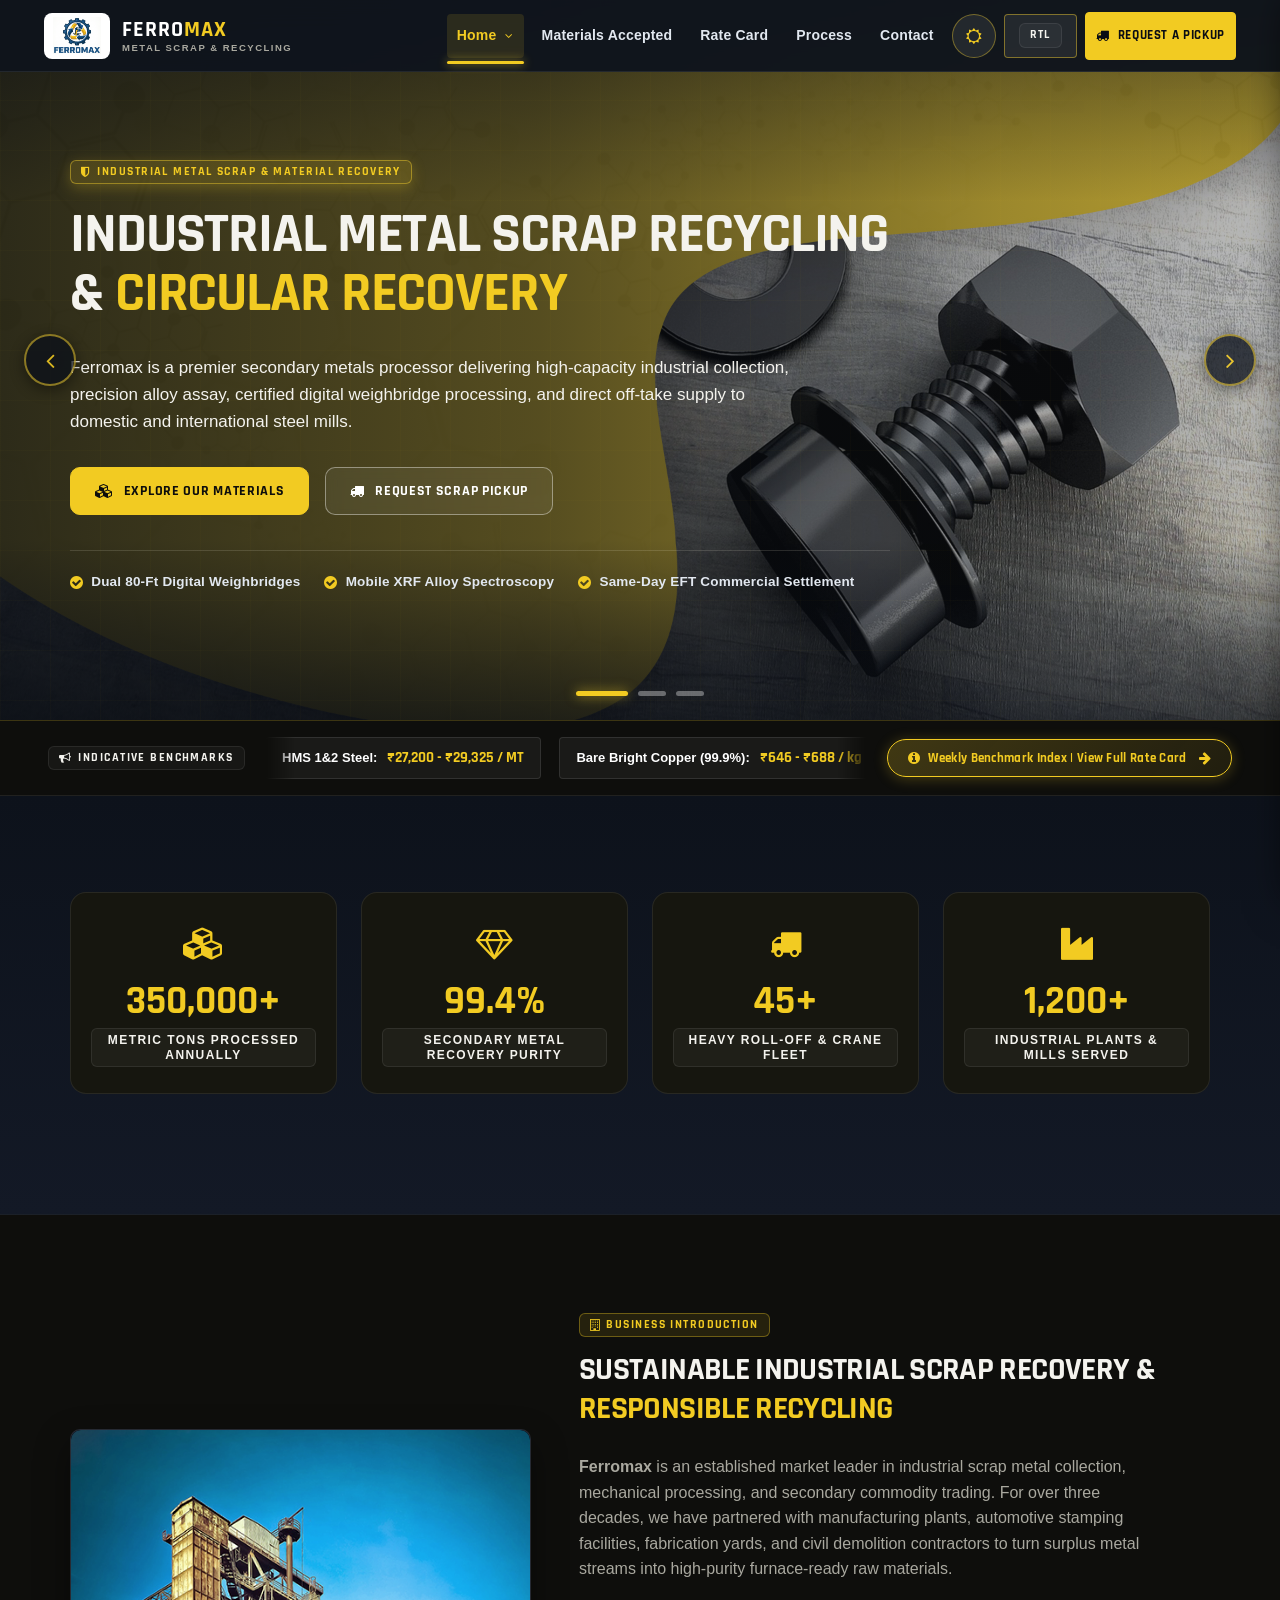
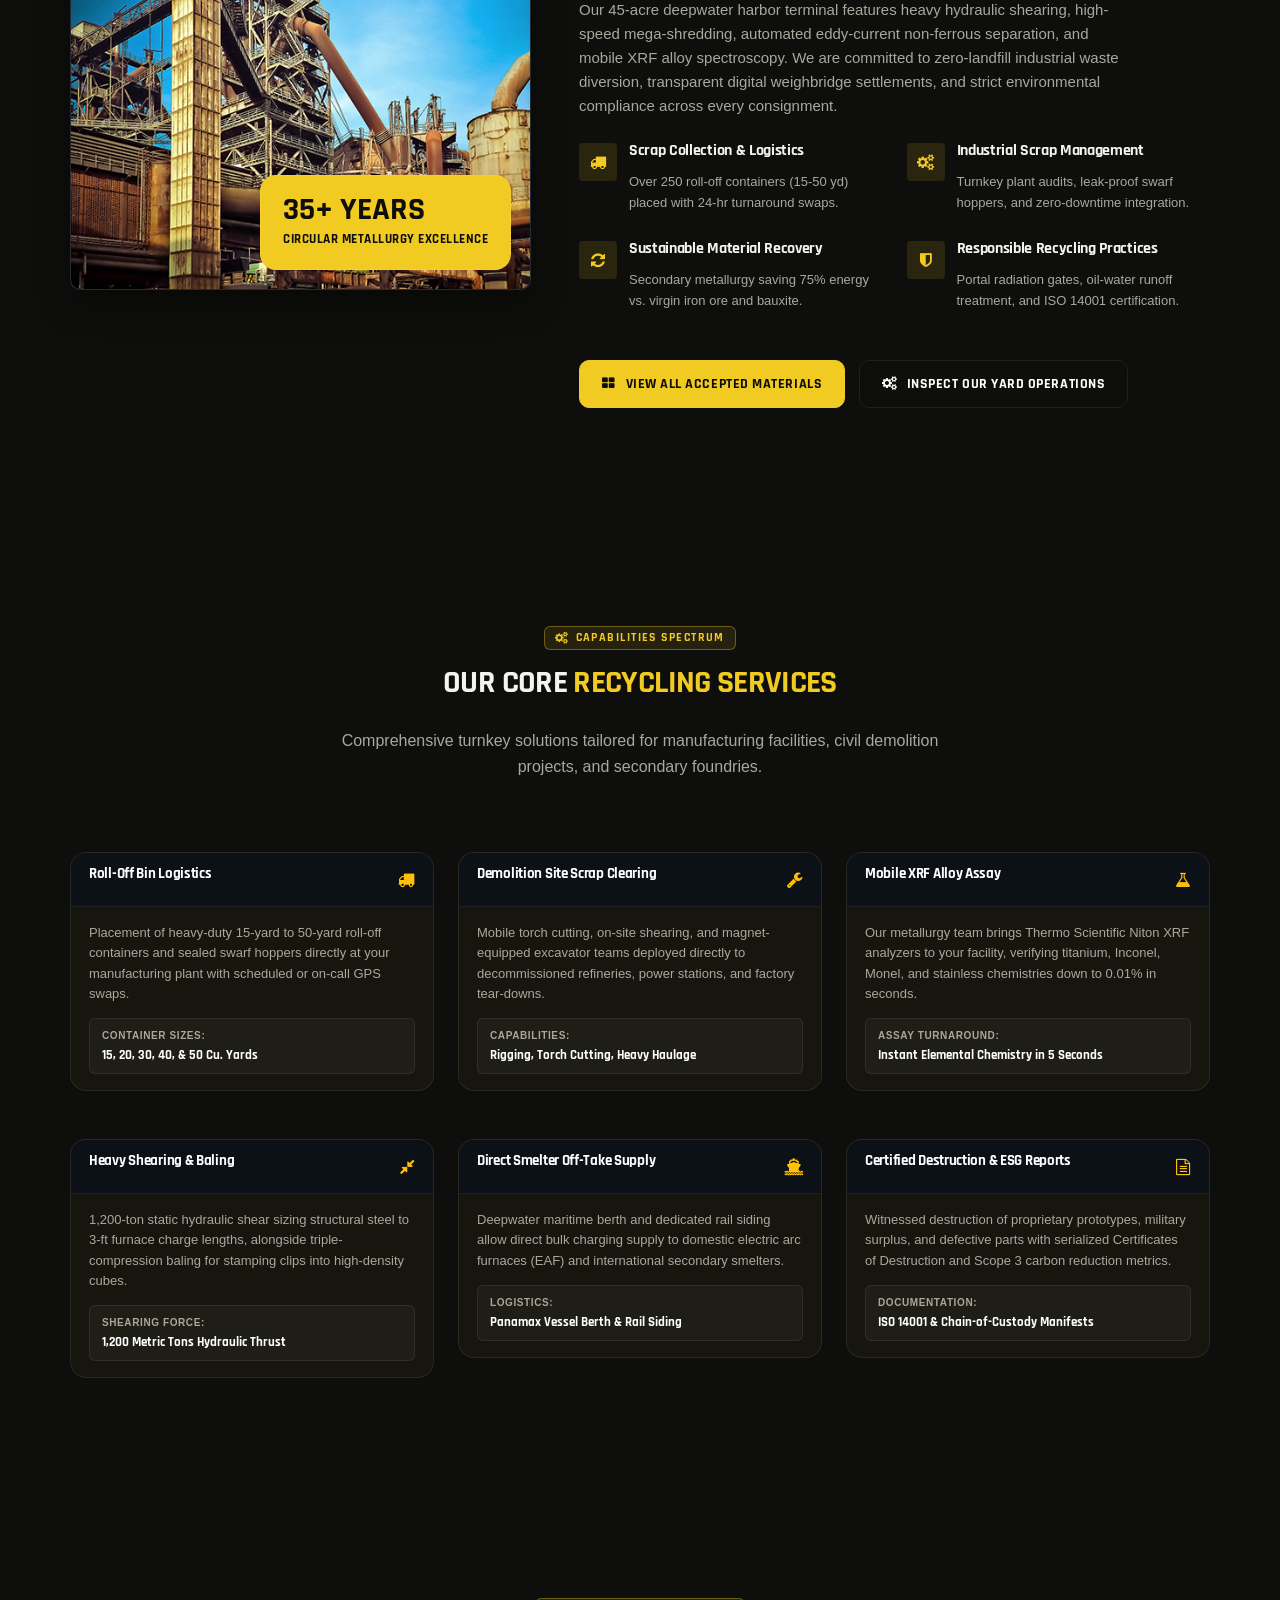
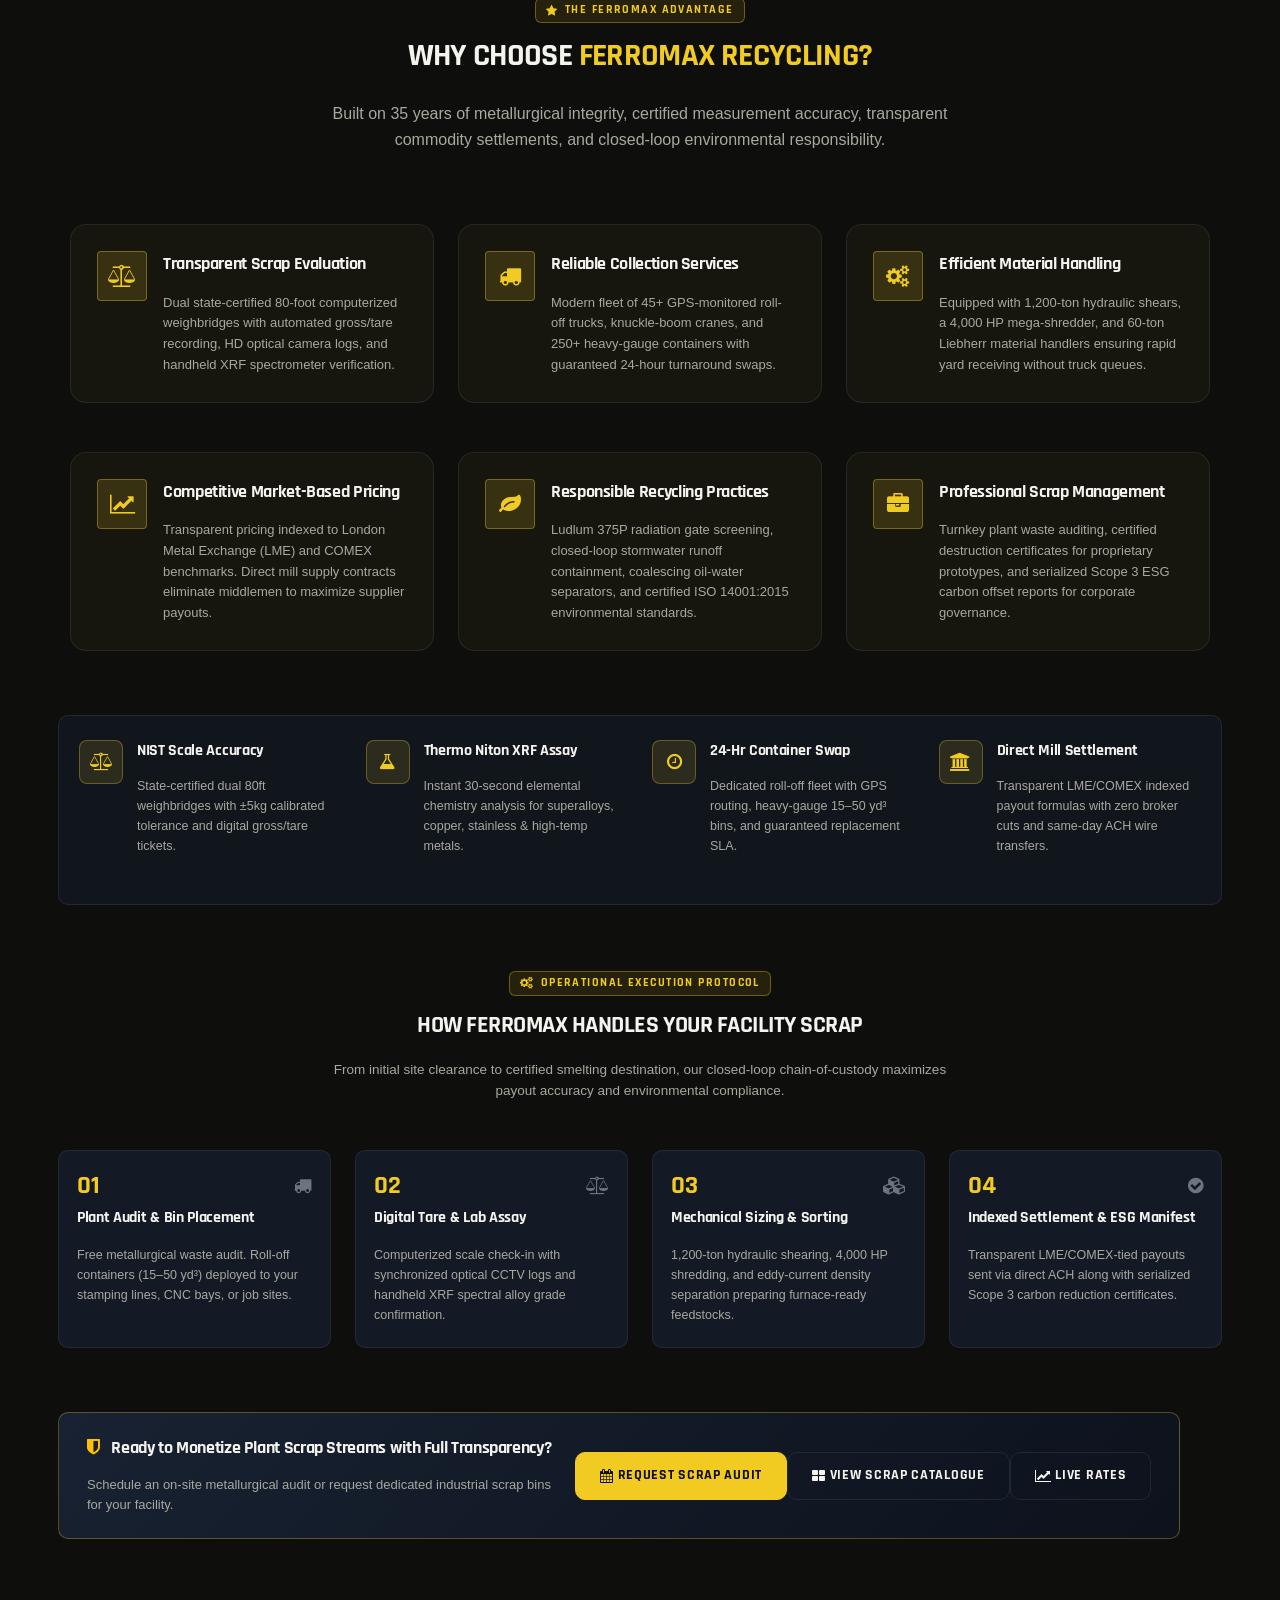
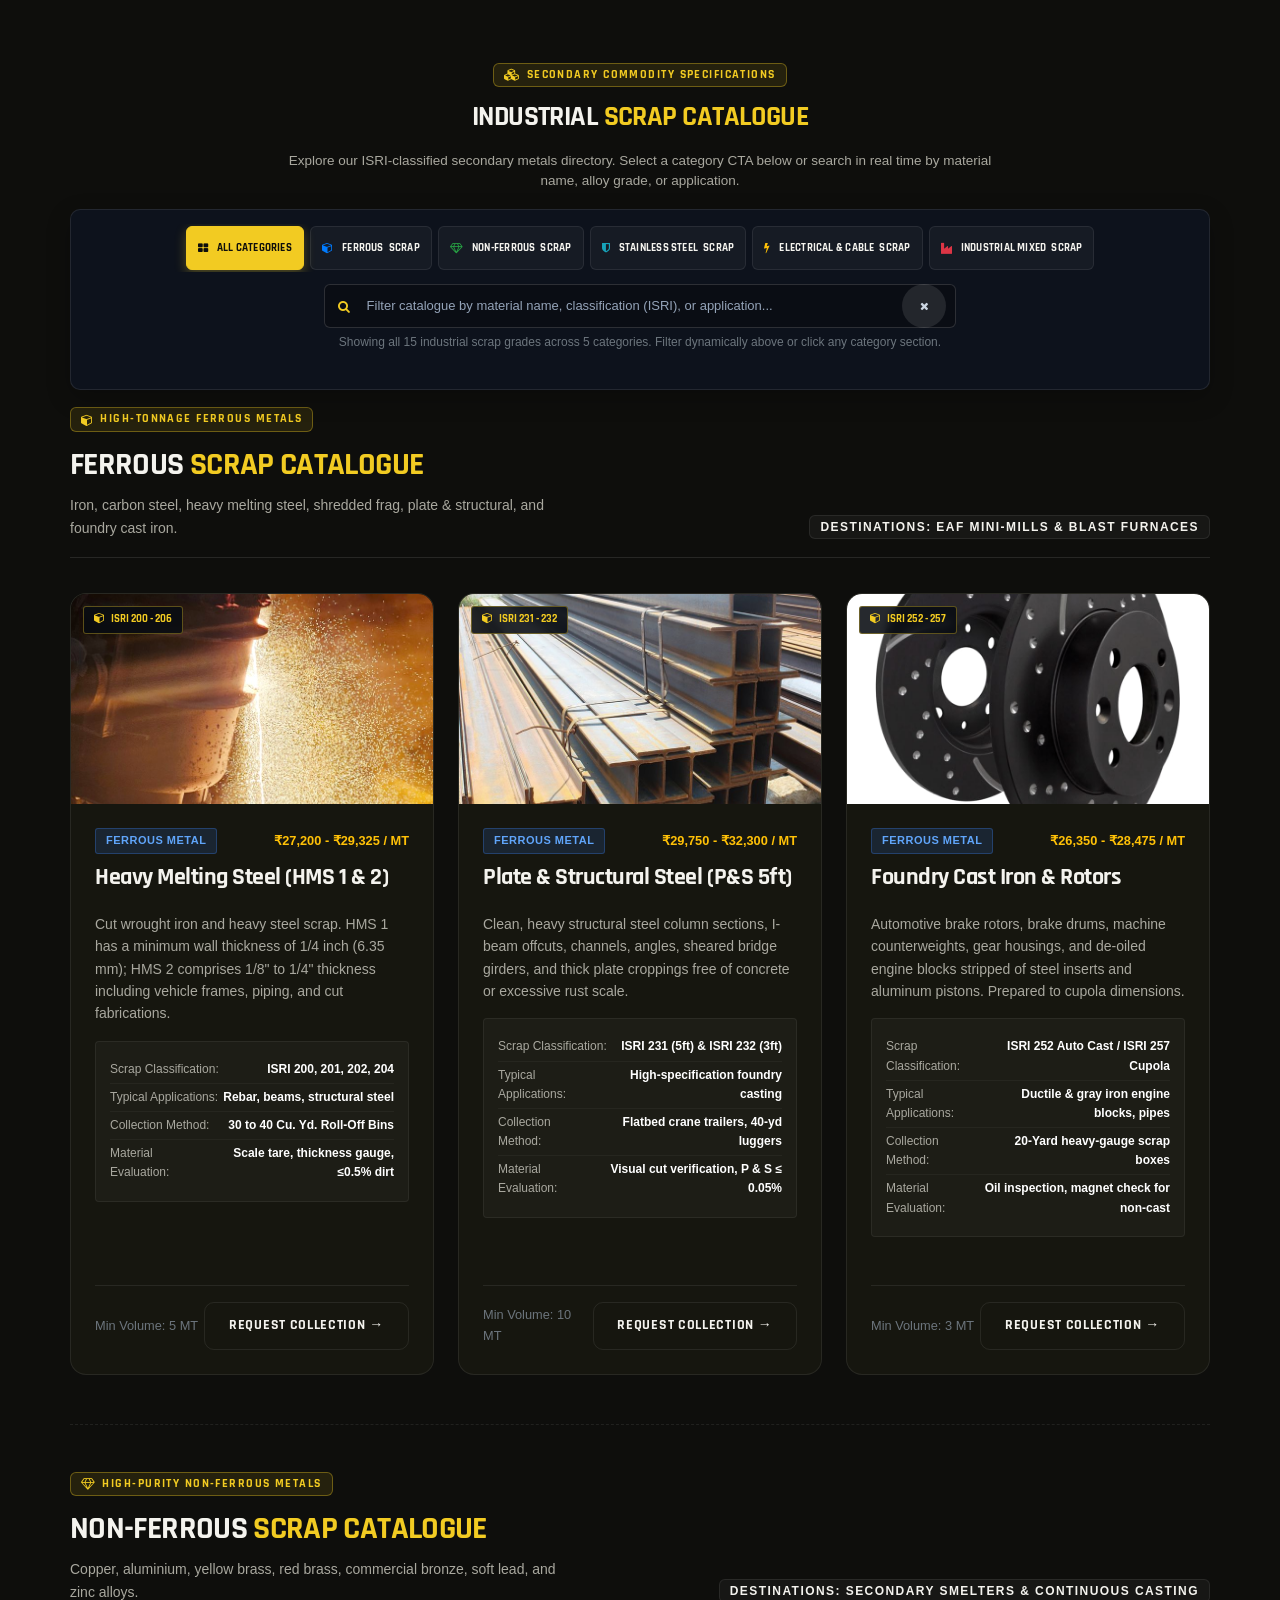
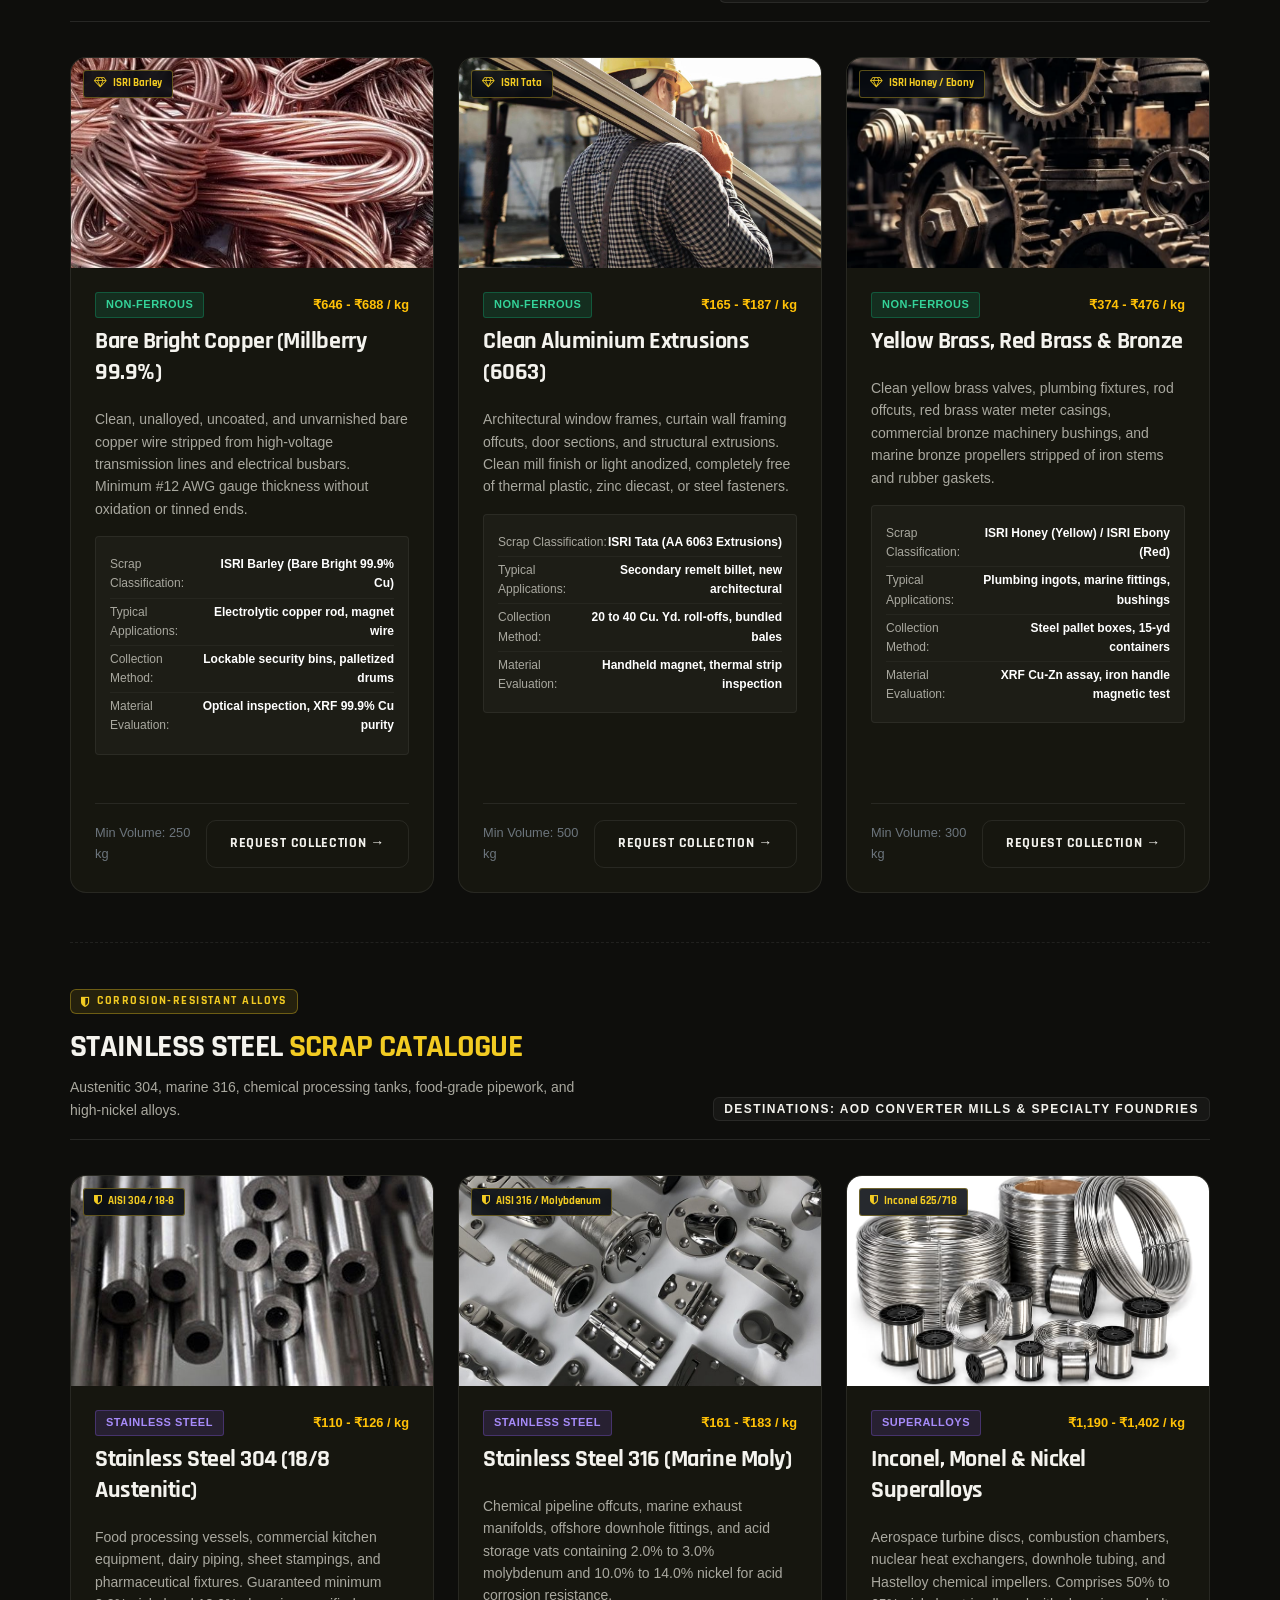
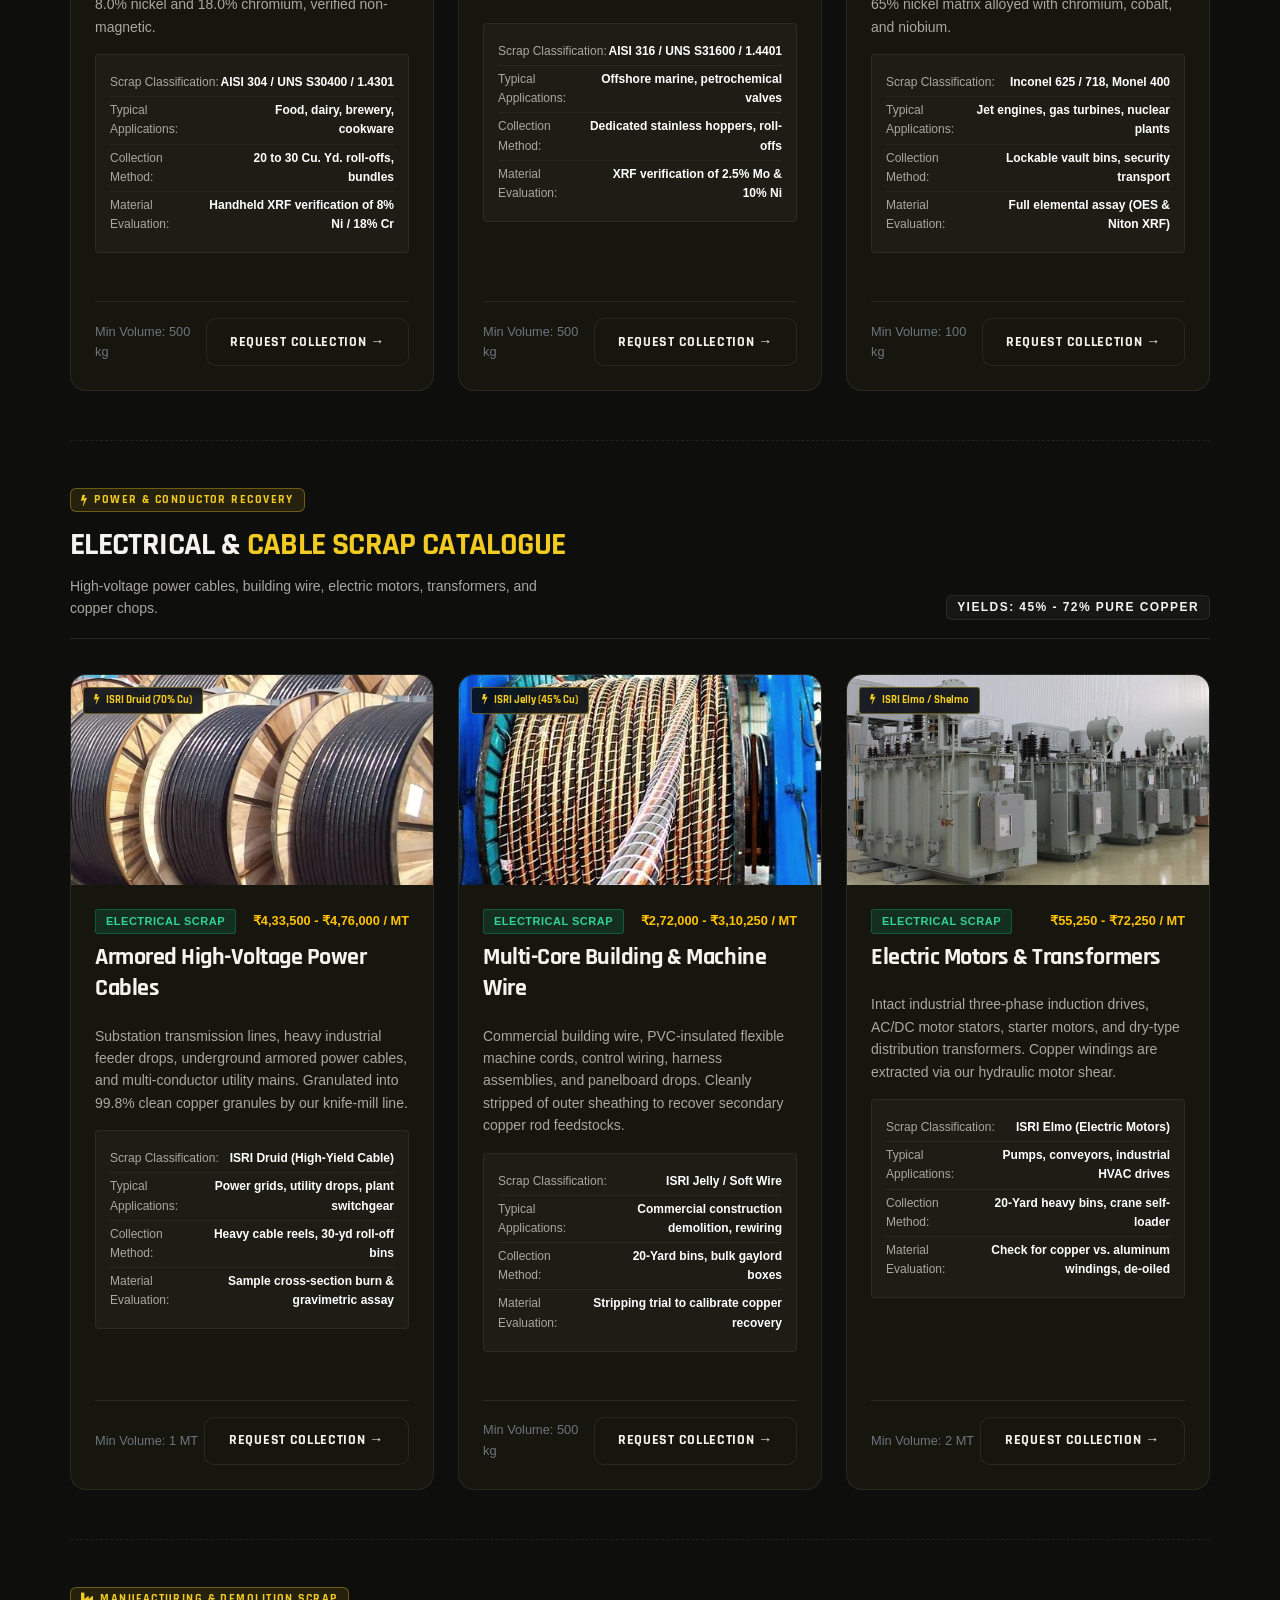
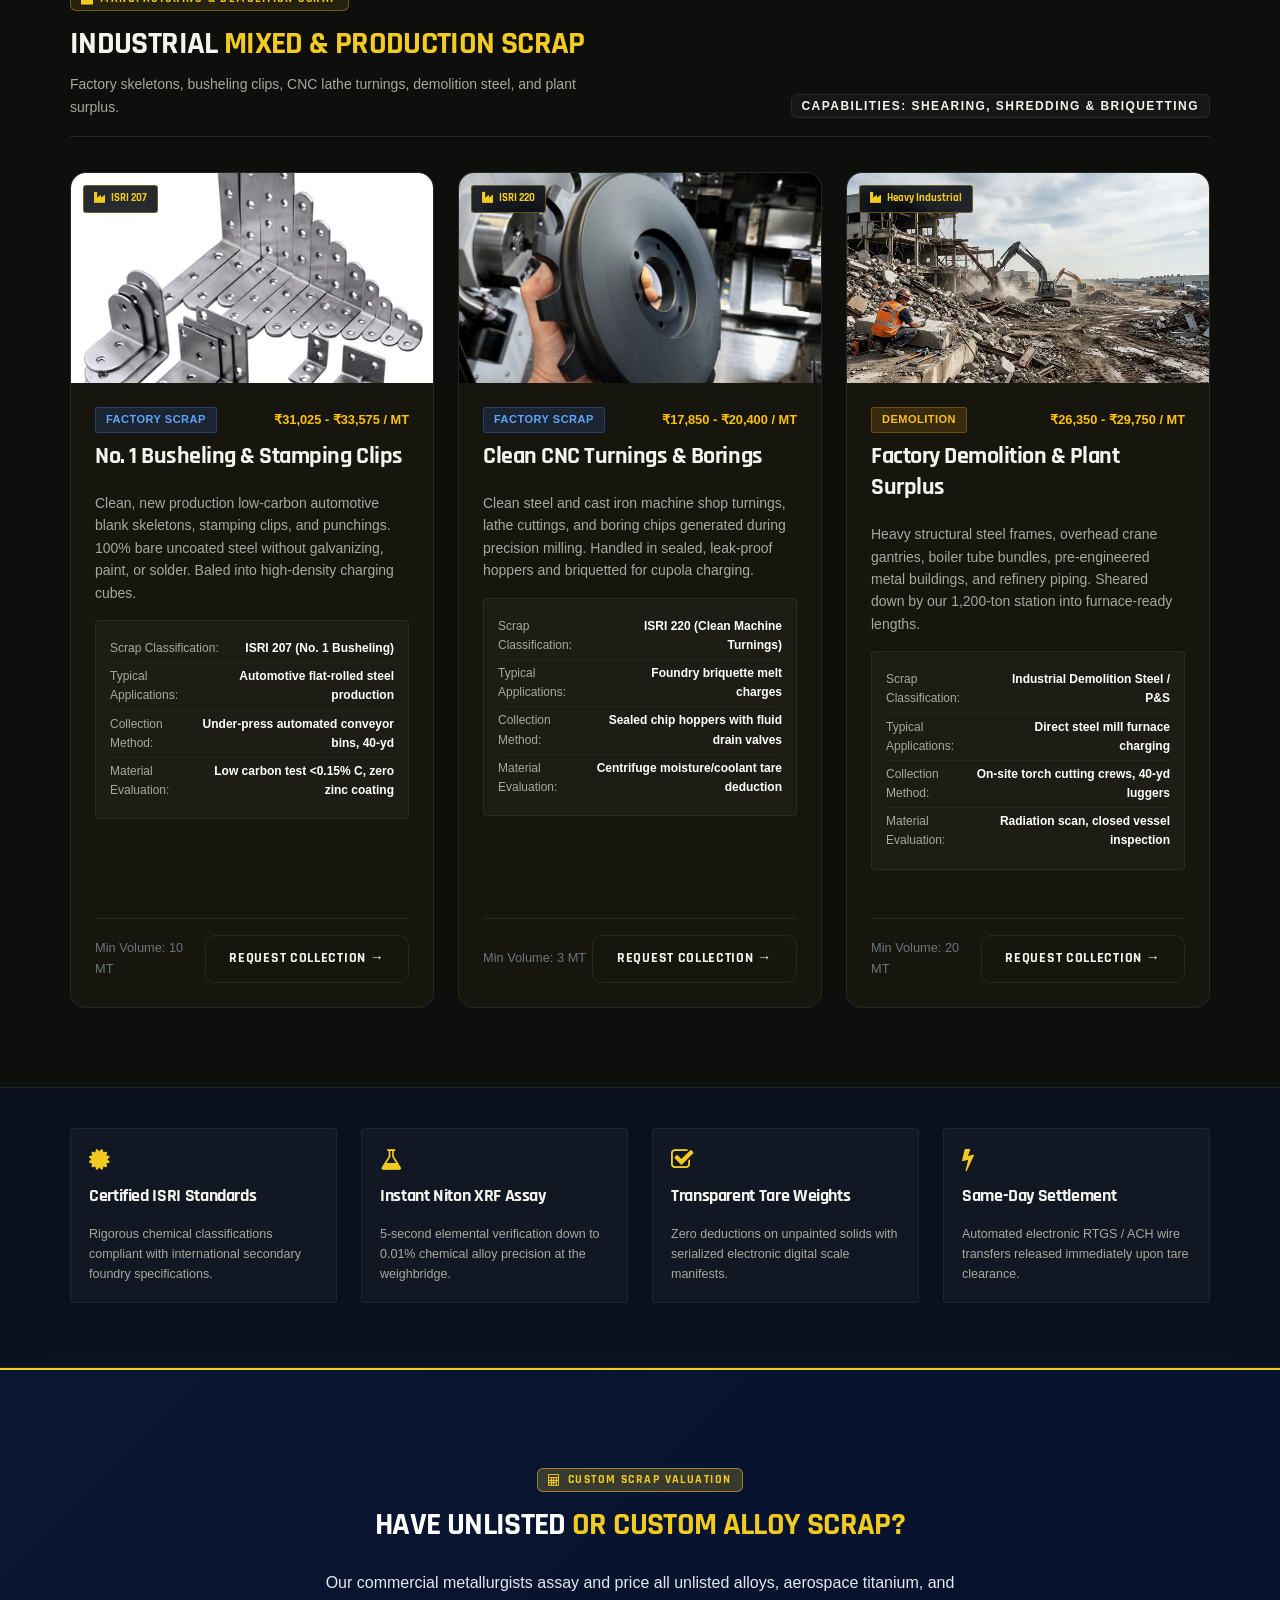
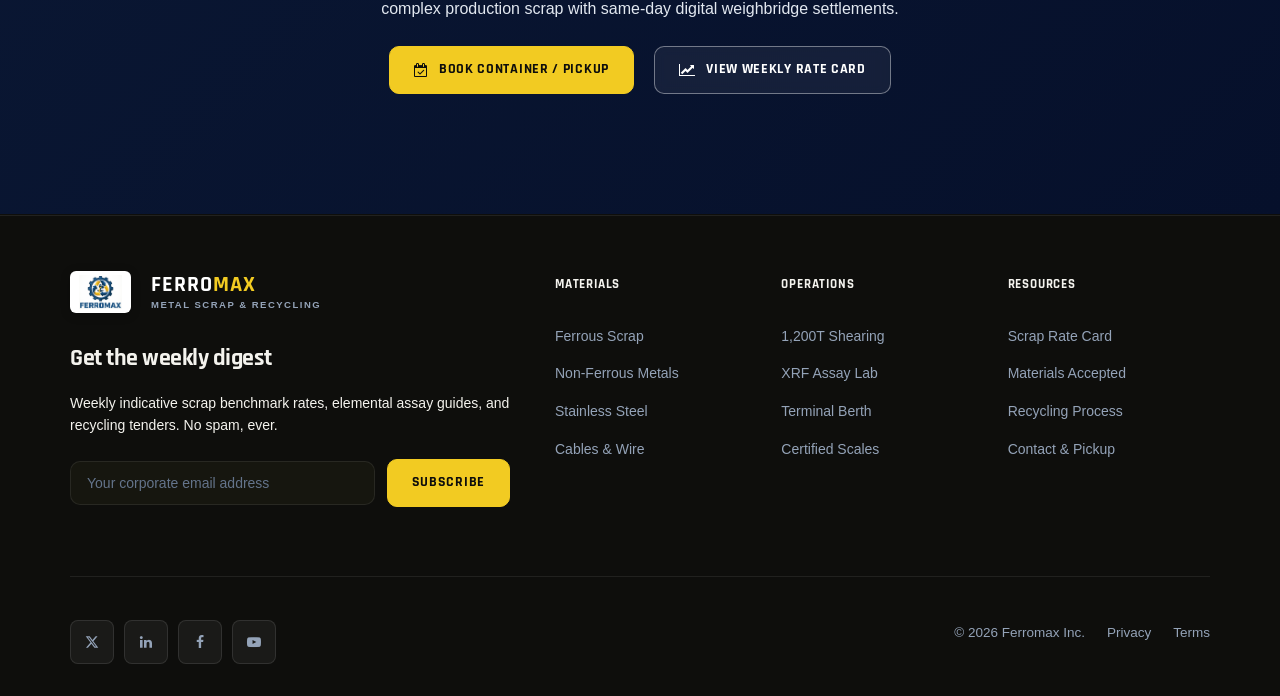
==== commit 0289b915: "Reports corrected and Commiting final" ====
--- a/index.html
+++ b/index.html
@@ -2,6 +2,7 @@
 <html lang="en">
 <head>
   <meta charset="UTF-8">
+  <link rel="icon" href="assets/images/Metal Logo.png" type="image/png">
   <meta http-equiv="refresh" content="0; url=home-1.html">
   <script>
     window.location.replace("home-1.html");
